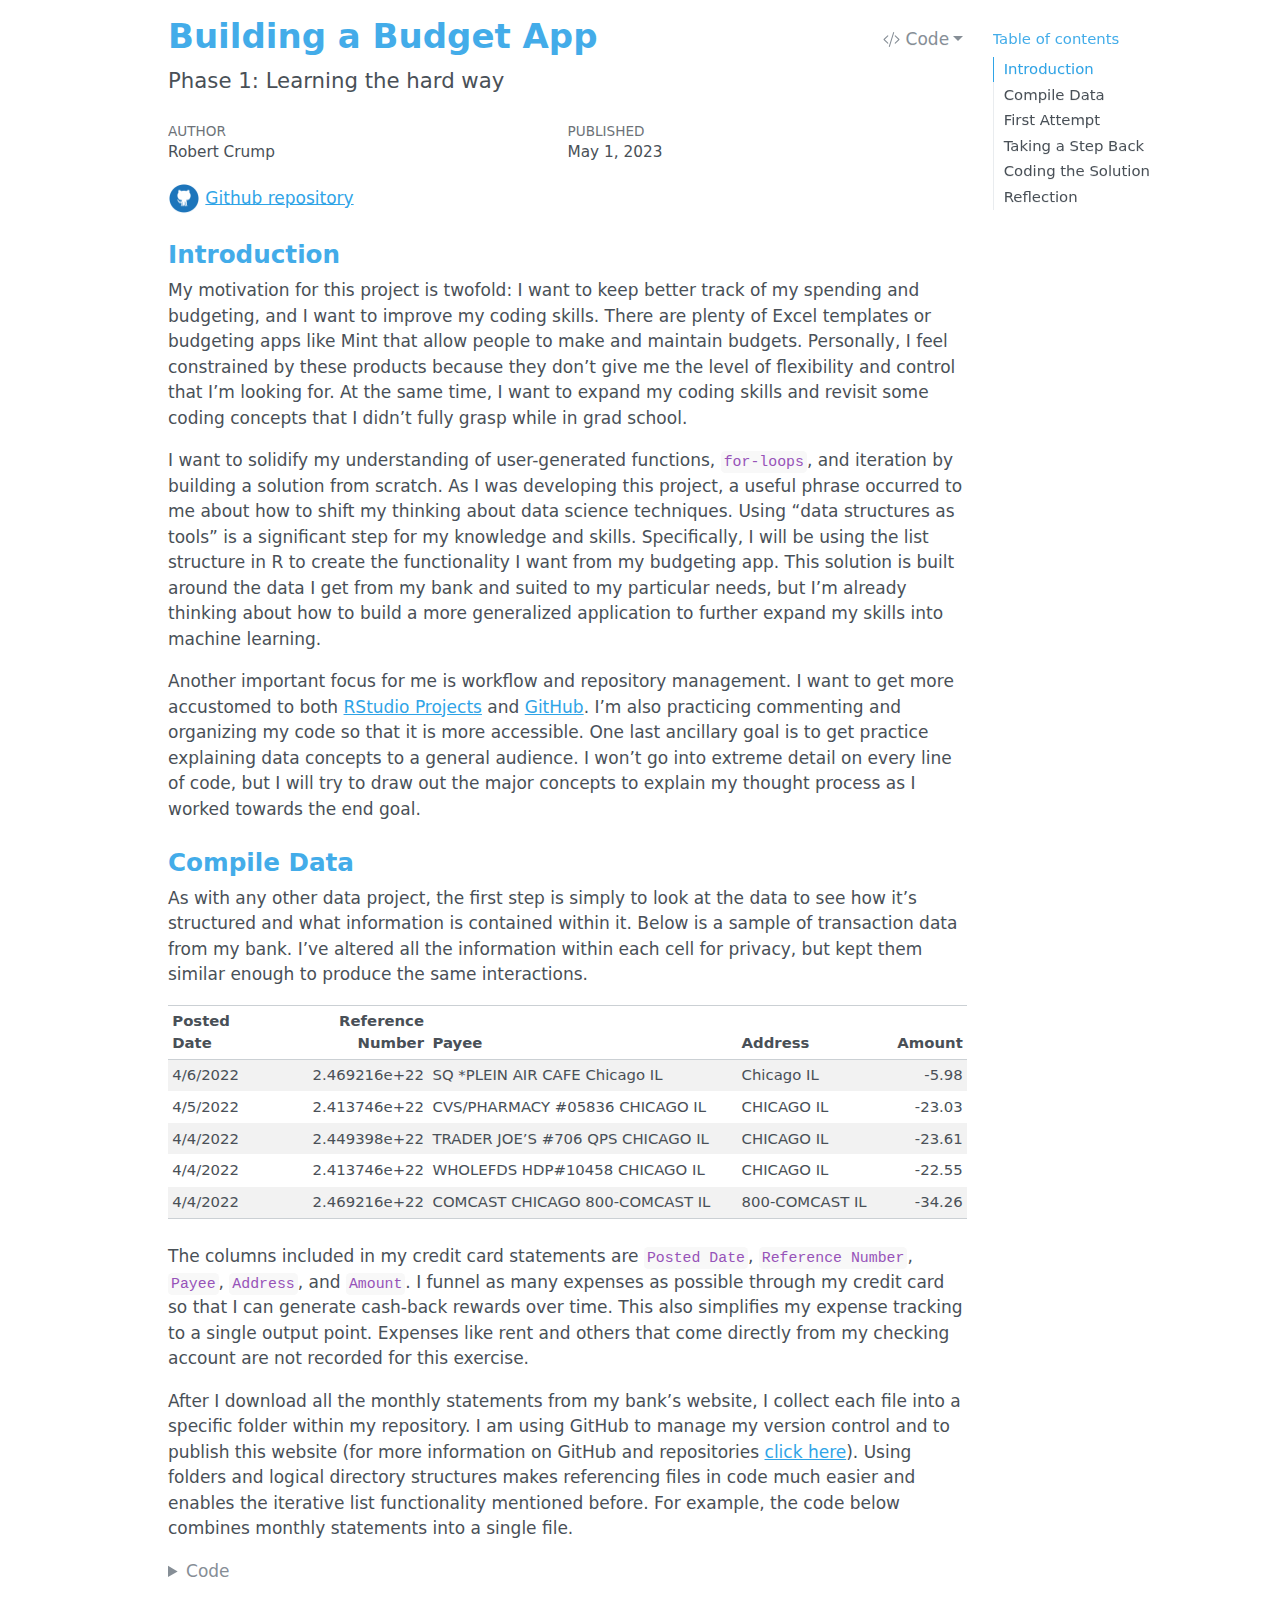
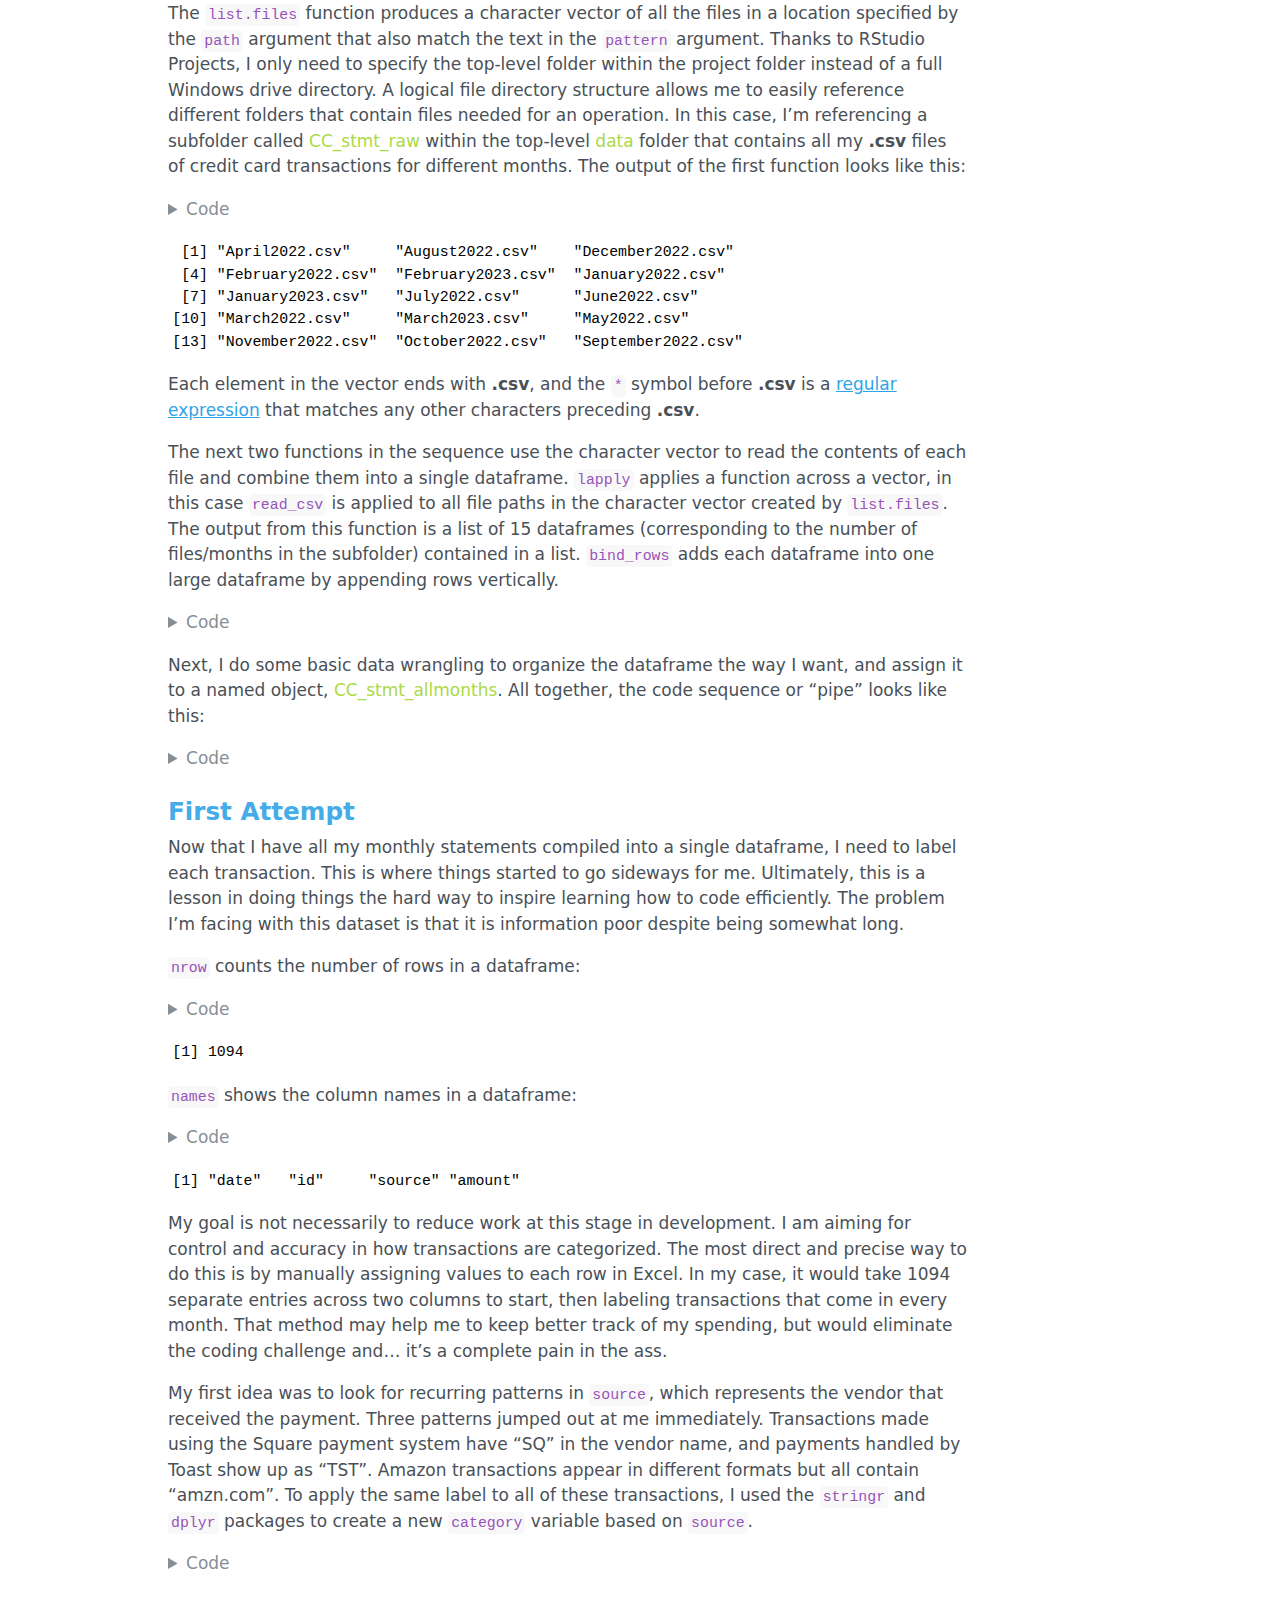
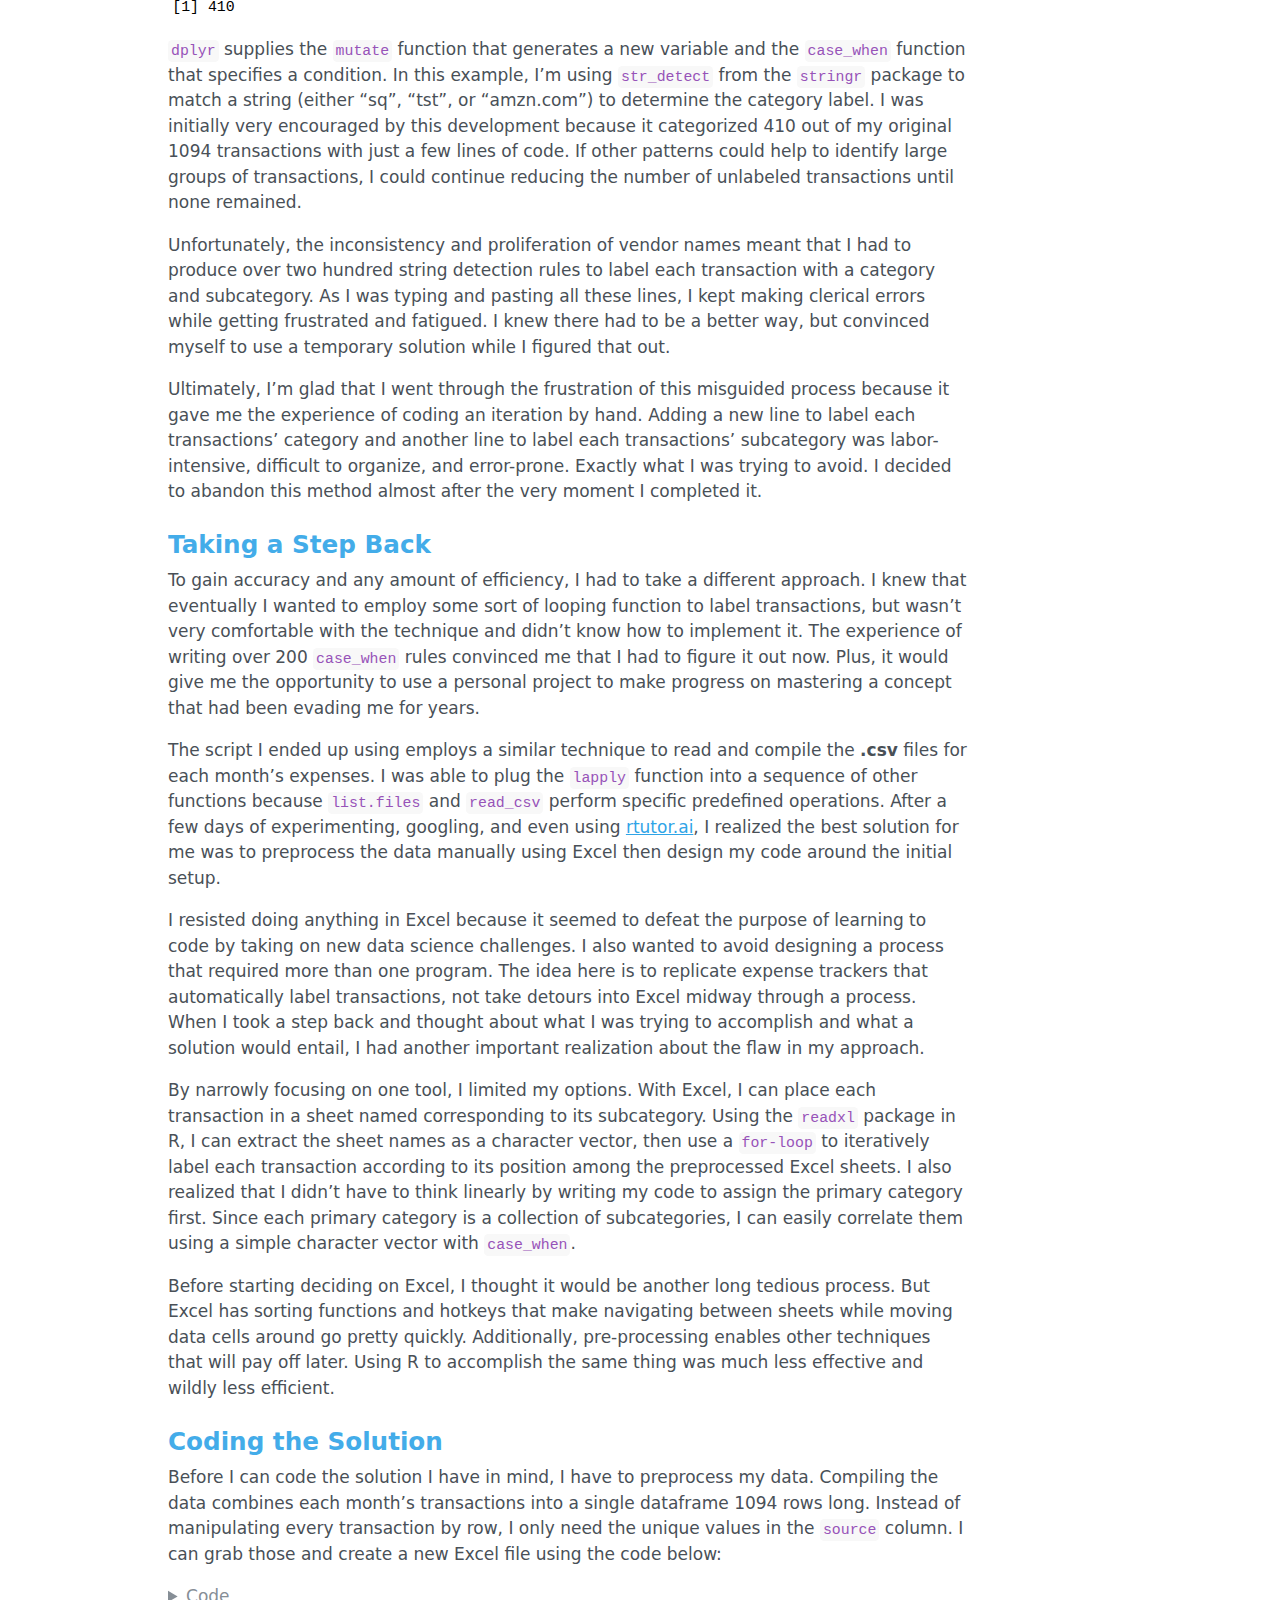
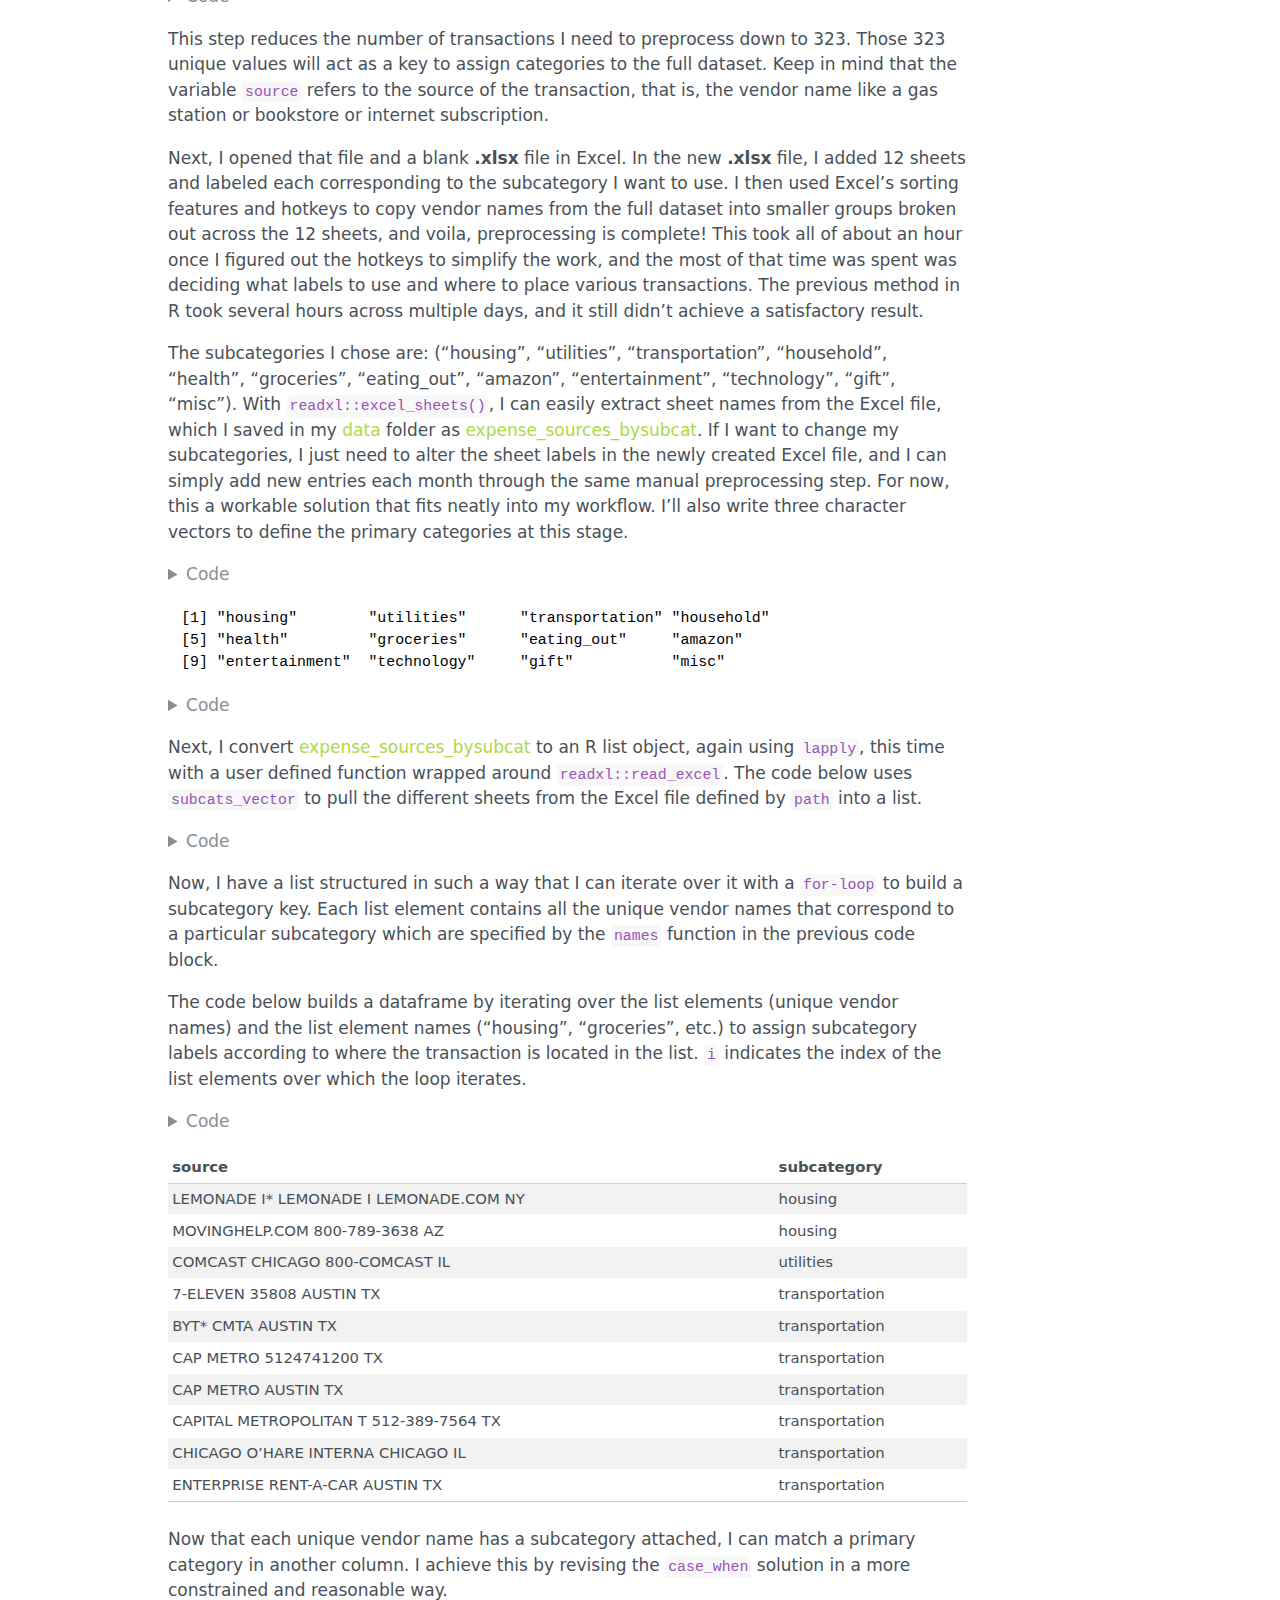
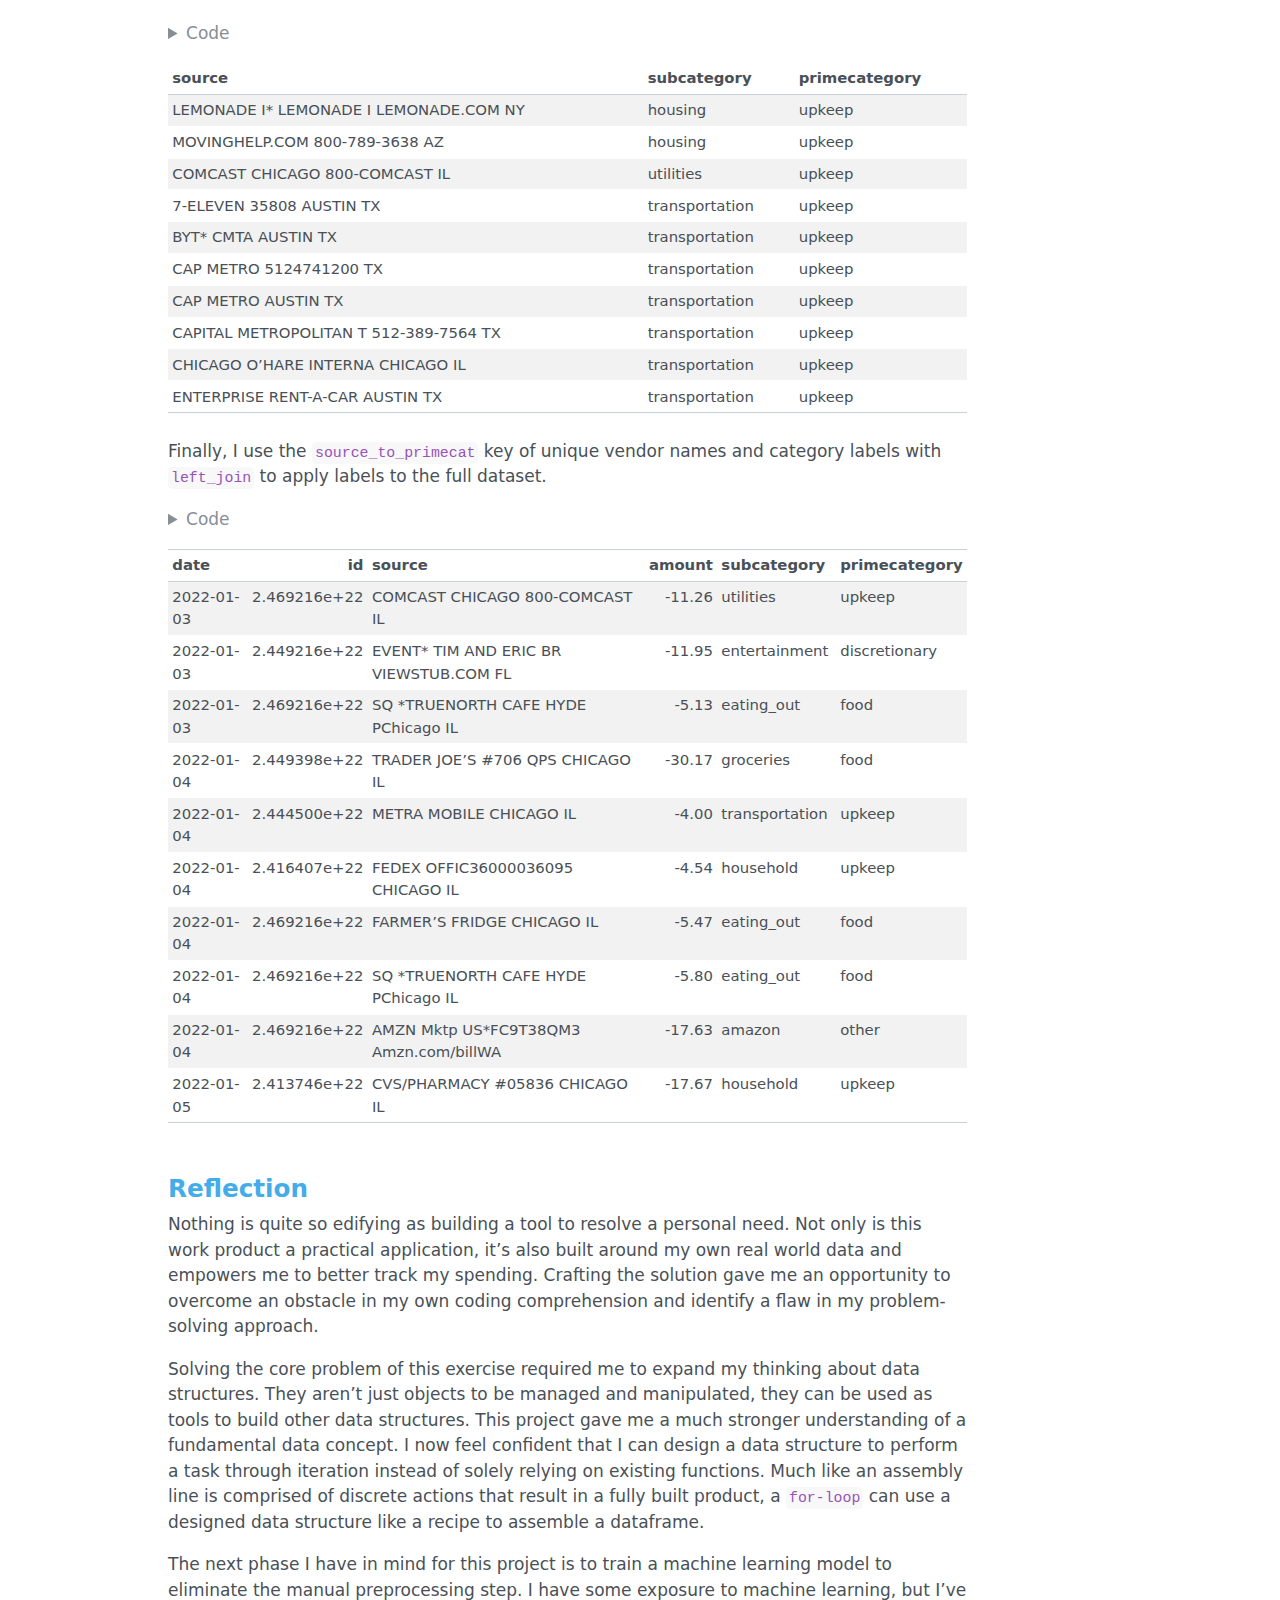
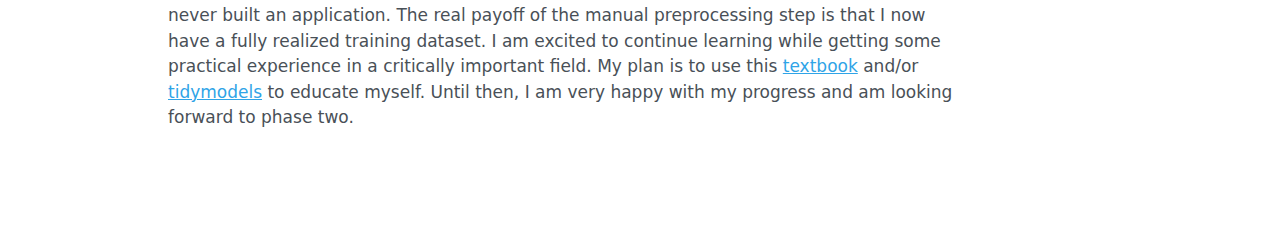
==== pages/budget_app.html @ 3dbdfa88 "apply proper name in link" ====
<!DOCTYPE html>
<html xmlns="http://www.w3.org/1999/xhtml" lang="en" xml:lang="en"><head>

<meta charset="utf-8">
<meta name="generator" content="quarto-1.3.340">

<meta name="viewport" content="width=device-width, initial-scale=1.0, user-scalable=yes">

<meta name="author" content="Robert Crump">
<meta name="dcterms.date" content="2023-05-01">

<title>Building a Budget App</title>
<style>
code{white-space: pre-wrap;}
span.smallcaps{font-variant: small-caps;}
div.columns{display: flex; gap: min(4vw, 1.5em);}
div.column{flex: auto; overflow-x: auto;}
div.hanging-indent{margin-left: 1.5em; text-indent: -1.5em;}
ul.task-list{list-style: none;}
ul.task-list li input[type="checkbox"] {
width: 0.8em;
margin: 0 0.8em 0.2em -1em;  vertical-align: middle;
}

pre > code.sourceCode { white-space: pre; position: relative; }
pre > code.sourceCode > span { display: inline-block; line-height: 1.25; }
pre > code.sourceCode > span:empty { height: 1.2em; }
.sourceCode { overflow: visible; }
code.sourceCode > span { color: inherit; text-decoration: inherit; }
div.sourceCode { margin: 1em 0; }
pre.sourceCode { margin: 0; }
@media screen {
div.sourceCode { overflow: auto; }
}
@media print {
pre > code.sourceCode { white-space: pre-wrap; }
pre > code.sourceCode > span { text-indent: -5em; padding-left: 5em; }
}
pre.numberSource code
{ counter-reset: source-line 0; }
pre.numberSource code > span
{ position: relative; left: -4em; counter-increment: source-line; }
pre.numberSource code > span > a:first-child::before
{ content: counter(source-line);
position: relative; left: -1em; text-align: right; vertical-align: baseline;
border: none; display: inline-block;
-webkit-touch-callout: none; -webkit-user-select: none;
-khtml-user-select: none; -moz-user-select: none;
-ms-user-select: none; user-select: none;
padding: 0 4px; width: 4em;
}
pre.numberSource { margin-left: 3em; padding-left: 4px; }
div.sourceCode
{ }
@media screen {
pre > code.sourceCode > span > a:first-child::before { text-decoration: underline; }
}
</style>


<script>/*!
 * clipboard.js v2.0.11
 * https://clipboardjs.com/
 *
 * Licensed MIT © Zeno Rocha
 */
!function(t,e){"object"==typeof exports&&"object"==typeof module?module.exports=e():"function"==typeof define&&define.amd?define([],e):"object"==typeof exports?exports.ClipboardJS=e():t.ClipboardJS=e()}(this,function(){return n={686:function(t,e,n){"use strict";n.d(e,{default:function(){return b}});var e=n(279),i=n.n(e),e=n(370),u=n.n(e),e=n(817),r=n.n(e);function c(t){try{return document.execCommand(t)}catch(t){return}}var a=function(t){t=r()(t);return c("cut"),t};function o(t,e){var n,o,t=(n=t,o="rtl"===document.documentElement.getAttribute("dir"),(t=document.createElement("textarea")).style.fontSize="12pt",t.style.border="0",t.style.padding="0",t.style.margin="0",t.style.position="absolute",t.style[o?"right":"left"]="-9999px",o=window.pageYOffset||document.documentElement.scrollTop,t.style.top="".concat(o,"px"),t.setAttribute("readonly",""),t.value=n,t);return e.container.appendChild(t),e=r()(t),c("copy"),t.remove(),e}var f=function(t){var e=1<arguments.length&&void 0!==arguments[1]?arguments[1]:{container:document.body},n="";return"string"==typeof t?n=o(t,e):t instanceof HTMLInputElement&&!["text","search","url","tel","password"].includes(null==t?void 0:t.type)?n=o(t.value,e):(n=r()(t),c("copy")),n};function l(t){return(l="function"==typeof Symbol&&"symbol"==typeof Symbol.iterator?function(t){return typeof t}:function(t){return t&&"function"==typeof Symbol&&t.constructor===Symbol&&t!==Symbol.prototype?"symbol":typeof t})(t)}var s=function(){var t=0<arguments.length&&void 0!==arguments[0]?arguments[0]:{},e=t.action,n=void 0===e?"copy":e,o=t.container,e=t.target,t=t.text;if("copy"!==n&&"cut"!==n)throw new Error('Invalid "action" value, use either "copy" or "cut"');if(void 0!==e){if(!e||"object"!==l(e)||1!==e.nodeType)throw new Error('Invalid "target" value, use a valid Element');if("copy"===n&&e.hasAttribute("disabled"))throw new Error('Invalid "target" attribute. Please use "readonly" instead of "disabled" attribute');if("cut"===n&&(e.hasAttribute("readonly")||e.hasAttribute("disabled")))throw new Error('Invalid "target" attribute. You can\'t cut text from elements with "readonly" or "disabled" attributes')}return t?f(t,{container:o}):e?"cut"===n?a(e):f(e,{container:o}):void 0};function p(t){return(p="function"==typeof Symbol&&"symbol"==typeof Symbol.iterator?function(t){return typeof t}:function(t){return t&&"function"==typeof Symbol&&t.constructor===Symbol&&t!==Symbol.prototype?"symbol":typeof t})(t)}function d(t,e){for(var n=0;n<e.length;n++){var o=e[n];o.enumerable=o.enumerable||!1,o.configurable=!0,"value"in o&&(o.writable=!0),Object.defineProperty(t,o.key,o)}}function y(t,e){return(y=Object.setPrototypeOf||function(t,e){return t.__proto__=e,t})(t,e)}function h(n){var o=function(){if("undefined"==typeof Reflect||!Reflect.construct)return!1;if(Reflect.construct.sham)return!1;if("function"==typeof Proxy)return!0;try{return Date.prototype.toString.call(Reflect.construct(Date,[],function(){})),!0}catch(t){return!1}}();return function(){var t,e=v(n);return t=o?(t=v(this).constructor,Reflect.construct(e,arguments,t)):e.apply(this,arguments),e=this,!(t=t)||"object"!==p(t)&&"function"!=typeof t?function(t){if(void 0!==t)return t;throw new ReferenceError("this hasn't been initialised - super() hasn't been called")}(e):t}}function v(t){return(v=Object.setPrototypeOf?Object.getPrototypeOf:function(t){return t.__proto__||Object.getPrototypeOf(t)})(t)}function m(t,e){t="data-clipboard-".concat(t);if(e.hasAttribute(t))return e.getAttribute(t)}var b=function(){!function(t,e){if("function"!=typeof e&&null!==e)throw new TypeError("Super expression must either be null or a function");t.prototype=Object.create(e&&e.prototype,{constructor:{value:t,writable:!0,configurable:!0}}),e&&y(t,e)}(r,i());var t,e,n,o=h(r);function r(t,e){var n;return function(t){if(!(t instanceof r))throw new TypeError("Cannot call a class as a function")}(this),(n=o.call(this)).resolveOptions(e),n.listenClick(t),n}return t=r,n=[{key:"copy",value:function(t){var e=1<arguments.length&&void 0!==arguments[1]?arguments[1]:{container:document.body};return f(t,e)}},{key:"cut",value:function(t){return a(t)}},{key:"isSupported",value:function(){var t=0<arguments.length&&void 0!==arguments[0]?arguments[0]:["copy","cut"],t="string"==typeof t?[t]:t,e=!!document.queryCommandSupported;return t.forEach(function(t){e=e&&!!document.queryCommandSupported(t)}),e}}],(e=[{key:"resolveOptions",value:function(){var t=0<arguments.length&&void 0!==arguments[0]?arguments[0]:{};this.action="function"==typeof t.action?t.action:this.defaultAction,this.target="function"==typeof t.target?t.target:this.defaultTarget,this.text="function"==typeof t.text?t.text:this.defaultText,this.container="object"===p(t.container)?t.container:document.body}},{key:"listenClick",value:function(t){var e=this;this.listener=u()(t,"click",function(t){return e.onClick(t)})}},{key:"onClick",value:function(t){var e=t.delegateTarget||t.currentTarget,n=this.action(e)||"copy",t=s({action:n,container:this.container,target:this.target(e),text:this.text(e)});this.emit(t?"success":"error",{action:n,text:t,trigger:e,clearSelection:function(){e&&e.focus(),window.getSelection().removeAllRanges()}})}},{key:"defaultAction",value:function(t){return m("action",t)}},{key:"defaultTarget",value:function(t){t=m("target",t);if(t)return document.querySelector(t)}},{key:"defaultText",value:function(t){return m("text",t)}},{key:"destroy",value:function(){this.listener.destroy()}}])&&d(t.prototype,e),n&&d(t,n),r}()},828:function(t){var e;"undefined"==typeof Element||Element.prototype.matches||((e=Element.prototype).matches=e.matchesSelector||e.mozMatchesSelector||e.msMatchesSelector||e.oMatchesSelector||e.webkitMatchesSelector),t.exports=function(t,e){for(;t&&9!==t.nodeType;){if("function"==typeof t.matches&&t.matches(e))return t;t=t.parentNode}}},438:function(t,e,n){var u=n(828);function i(t,e,n,o,r){var i=function(e,n,t,o){return function(t){t.delegateTarget=u(t.target,n),t.delegateTarget&&o.call(e,t)}}.apply(this,arguments);return t.addEventListener(n,i,r),{destroy:function(){t.removeEventListener(n,i,r)}}}t.exports=function(t,e,n,o,r){return"function"==typeof t.addEventListener?i.apply(null,arguments):"function"==typeof n?i.bind(null,document).apply(null,arguments):("string"==typeof t&&(t=document.querySelectorAll(t)),Array.prototype.map.call(t,function(t){return i(t,e,n,o,r)}))}},879:function(t,n){n.node=function(t){return void 0!==t&&t instanceof HTMLElement&&1===t.nodeType},n.nodeList=function(t){var e=Object.prototype.toString.call(t);return void 0!==t&&("[object NodeList]"===e||"[object HTMLCollection]"===e)&&"length"in t&&(0===t.length||n.node(t[0]))},n.string=function(t){return"string"==typeof t||t instanceof String},n.fn=function(t){return"[object Function]"===Object.prototype.toString.call(t)}},370:function(t,e,n){var f=n(879),l=n(438);t.exports=function(t,e,n){if(!t&&!e&&!n)throw new Error("Missing required arguments");if(!f.string(e))throw new TypeError("Second argument must be a String");if(!f.fn(n))throw new TypeError("Third argument must be a Function");if(f.node(t))return c=e,a=n,(u=t).addEventListener(c,a),{destroy:function(){u.removeEventListener(c,a)}};if(f.nodeList(t))return o=t,r=e,i=n,Array.prototype.forEach.call(o,function(t){t.addEventListener(r,i)}),{destroy:function(){Array.prototype.forEach.call(o,function(t){t.removeEventListener(r,i)})}};if(f.string(t))return t=t,e=e,n=n,l(document.body,t,e,n);throw new TypeError("First argument must be a String, HTMLElement, HTMLCollection, or NodeList");var o,r,i,u,c,a}},817:function(t){t.exports=function(t){var e,n="SELECT"===t.nodeName?(t.focus(),t.value):"INPUT"===t.nodeName||"TEXTAREA"===t.nodeName?((e=t.hasAttribute("readonly"))||t.setAttribute("readonly",""),t.select(),t.setSelectionRange(0,t.value.length),e||t.removeAttribute("readonly"),t.value):(t.hasAttribute("contenteditable")&&t.focus(),n=window.getSelection(),(e=document.createRange()).selectNodeContents(t),n.removeAllRanges(),n.addRange(e),n.toString());return n}},279:function(t){function e(){}e.prototype={on:function(t,e,n){var o=this.e||(this.e={});return(o[t]||(o[t]=[])).push({fn:e,ctx:n}),this},once:function(t,e,n){var o=this;function r(){o.off(t,r),e.apply(n,arguments)}return r._=e,this.on(t,r,n)},emit:function(t){for(var e=[].slice.call(arguments,1),n=((this.e||(this.e={}))[t]||[]).slice(),o=0,r=n.length;o<r;o++)n[o].fn.apply(n[o].ctx,e);return this},off:function(t,e){var n=this.e||(this.e={}),o=n[t],r=[];if(o&&e)for(var i=0,u=o.length;i<u;i++)o[i].fn!==e&&o[i].fn._!==e&&r.push(o[i]);return r.length?n[t]=r:delete n[t],this}},t.exports=e,t.exports.TinyEmitter=e}},r={},o.n=function(t){var e=t&&t.__esModule?function(){return t.default}:function(){return t};return o.d(e,{a:e}),e},o.d=function(t,e){for(var n in e)o.o(e,n)&&!o.o(t,n)&&Object.defineProperty(t,n,{enumerable:!0,get:e[n]})},o.o=function(t,e){return Object.prototype.hasOwnProperty.call(t,e)},o(686).default;function o(t){if(r[t])return r[t].exports;var e=r[t]={exports:{}};return n[t](e,e.exports,o),e.exports}var n,r});</script>
<script>const sectionChanged = new CustomEvent("quarto-sectionChanged", {
  detail: {},
  bubbles: true,
  cancelable: false,
  composed: false,
});

window.document.addEventListener("DOMContentLoaded", function (_event) {
  const tocEl = window.document.querySelector('nav.toc-active[role="doc-toc"]');
  const sidebarEl = window.document.getElementById("quarto-sidebar");
  const leftTocEl = window.document.getElementById("quarto-sidebar-toc-left");
  const marginSidebarEl = window.document.getElementById(
    "quarto-margin-sidebar"
  );
  // function to determine whether the element has a previous sibling that is active
  const prevSiblingIsActiveLink = (el) => {
    const sibling = el.previousElementSibling;
    if (sibling && sibling.tagName === "A") {
      return sibling.classList.contains("active");
    } else {
      return false;
    }
  };

  // fire slideEnter for bootstrap tab activations (for htmlwidget resize behavior)
  function fireSlideEnter(e) {
    const event = window.document.createEvent("Event");
    event.initEvent("slideenter", true, true);
    window.document.dispatchEvent(event);
  }
  const tabs = window.document.querySelectorAll('a[data-bs-toggle="tab"]');
  tabs.forEach((tab) => {
    tab.addEventListener("shown.bs.tab", fireSlideEnter);
  });

  // fire slideEnter for tabby tab activations (for htmlwidget resize behavior)
  document.addEventListener("tabby", fireSlideEnter, false);

  // Track scrolling and mark TOC links as active
  // get table of contents and sidebar (bail if we don't have at least one)
  const tocLinks = tocEl
    ? [...tocEl.querySelectorAll("a[data-scroll-target]")]
    : [];
  const makeActive = (link) => tocLinks[link].classList.add("active");
  const removeActive = (link) => tocLinks[link].classList.remove("active");
  const removeAllActive = () =>
    [...Array(tocLinks.length).keys()].forEach((link) => removeActive(link));

  // activate the anchor for a section associated with this TOC entry
  tocLinks.forEach((link) => {
    link.addEventListener("click", () => {
      if (link.href.indexOf("#") !== -1) {
        const anchor = link.href.split("#")[1];
        const heading = window.document.querySelector(
          `[data-anchor-id=${anchor}]`
        );
        if (heading) {
          // Add the class
          heading.classList.add("reveal-anchorjs-link");

          // function to show the anchor
          const handleMouseout = () => {
            heading.classList.remove("reveal-anchorjs-link");
            heading.removeEventListener("mouseout", handleMouseout);
          };

          // add a function to clear the anchor when the user mouses out of it
          heading.addEventListener("mouseout", handleMouseout);
        }
      }
    });
  });

  const sections = tocLinks.map((link) => {
    const target = link.getAttribute("data-scroll-target");
    if (target.startsWith("#")) {
      return window.document.getElementById(decodeURI(`${target.slice(1)}`));
    } else {
      return window.document.querySelector(decodeURI(`${target}`));
    }
  });

  const sectionMargin = 200;
  let currentActive = 0;
  // track whether we've initialized state the first time
  let init = false;

  const updateActiveLink = () => {
    // The index from bottom to top (e.g. reversed list)
    let sectionIndex = -1;
    if (
      window.innerHeight + window.pageYOffset >=
      window.document.body.offsetHeight
    ) {
      sectionIndex = 0;
    } else {
      sectionIndex = [...sections].reverse().findIndex((section) => {
        if (section) {
          return window.pageYOffset >= section.offsetTop - sectionMargin;
        } else {
          return false;
        }
      });
    }
    if (sectionIndex > -1) {
      const current = sections.length - sectionIndex - 1;
      if (current !== currentActive) {
        removeAllActive();
        currentActive = current;
        makeActive(current);
        if (init) {
          window.dispatchEvent(sectionChanged);
        }
        init = true;
      }
    }
  };

  const inHiddenRegion = (top, bottom, hiddenRegions) => {
    for (const region of hiddenRegions) {
      if (top <= region.bottom && bottom >= region.top) {
        return true;
      }
    }
    return false;
  };

  const categorySelector = "header.quarto-title-block .quarto-category";
  const activateCategories = (href) => {
    // Find any categories
    // Surround them with a link pointing back to:
    // #category=Authoring
    try {
      const categoryEls = window.document.querySelectorAll(categorySelector);
      for (const categoryEl of categoryEls) {
        const categoryText = categoryEl.textContent;
        if (categoryText) {
          const link = `${href}#category=${encodeURIComponent(categoryText)}`;
          const linkEl = window.document.createElement("a");
          linkEl.setAttribute("href", link);
          for (const child of categoryEl.childNodes) {
            linkEl.append(child);
          }
          categoryEl.appendChild(linkEl);
        }
      }
    } catch {
      // Ignore errors
    }
  };
  function hasTitleCategories() {
    return window.document.querySelector(categorySelector) !== null;
  }

  function offsetRelativeUrl(url) {
    const offset = getMeta("quarto:offset");
    return offset ? offset + url : url;
  }

  function offsetAbsoluteUrl(url) {
    const offset = getMeta("quarto:offset");
    const baseUrl = new URL(offset, window.location);

    const projRelativeUrl = url.replace(baseUrl, "");
    if (projRelativeUrl.startsWith("/")) {
      return projRelativeUrl;
    } else {
      return "/" + projRelativeUrl;
    }
  }

  // read a meta tag value
  function getMeta(metaName) {
    const metas = window.document.getElementsByTagName("meta");
    for (let i = 0; i < metas.length; i++) {
      if (metas[i].getAttribute("name") === metaName) {
        return metas[i].getAttribute("content");
      }
    }
    return "";
  }

  async function findAndActivateCategories() {
    const currentPagePath = offsetAbsoluteUrl(window.location.href);
    const response = await fetch(offsetRelativeUrl("listings.json"));
    if (response.status == 200) {
      return response.json().then(function (listingPaths) {
        const listingHrefs = [];
        for (const listingPath of listingPaths) {
          const pathWithoutLeadingSlash = listingPath.listing.substring(1);
          for (const item of listingPath.items) {
            if (
              item === currentPagePath ||
              item === currentPagePath + "index.html"
            ) {
              // Resolve this path against the offset to be sure
              // we already are using the correct path to the listing
              // (this adjusts the listing urls to be rooted against
              // whatever root the page is actually running against)
              const relative = offsetRelativeUrl(pathWithoutLeadingSlash);
              const baseUrl = window.location;
              const resolvedPath = new URL(relative, baseUrl);
              listingHrefs.push(resolvedPath.pathname);
              break;
            }
          }
        }

        // Look up the tree for a nearby linting and use that if we find one
        const nearestListing = findNearestParentListing(
          offsetAbsoluteUrl(window.location.pathname),
          listingHrefs
        );
        if (nearestListing) {
          activateCategories(nearestListing);
        } else {
          // See if the referrer is a listing page for this item
          const referredRelativePath = offsetAbsoluteUrl(document.referrer);
          const referrerListing = listingHrefs.find((listingHref) => {
            const isListingReferrer =
              listingHref === referredRelativePath ||
              listingHref === referredRelativePath + "index.html";
            return isListingReferrer;
          });

          if (referrerListing) {
            // Try to use the referrer if possible
            activateCategories(referrerListing);
          } else if (listingHrefs.length > 0) {
            // Otherwise, just fall back to the first listing
            activateCategories(listingHrefs[0]);
          }
        }
      });
    }
  }
  if (hasTitleCategories()) {
    findAndActivateCategories();
  }

  const findNearestParentListing = (href, listingHrefs) => {
    if (!href || !listingHrefs) {
      return undefined;
    }
    // Look up the tree for a nearby linting and use that if we find one
    const relativeParts = href.substring(1).split("/");
    while (relativeParts.length > 0) {
      const path = relativeParts.join("/");
      for (const listingHref of listingHrefs) {
        if (listingHref.startsWith(path)) {
          return listingHref;
        }
      }
      relativeParts.pop();
    }

    return undefined;
  };

  const manageSidebarVisiblity = (el, placeholderDescriptor) => {
    let isVisible = true;
    let elRect;

    return (hiddenRegions) => {
      if (el === null) {
        return;
      }

      // Find the last element of the TOC
      const lastChildEl = el.lastElementChild;

      if (lastChildEl) {
        // Converts the sidebar to a menu
        const convertToMenu = () => {
          for (const child of el.children) {
            child.style.opacity = 0;
            child.style.overflow = "hidden";
          }

          nexttick(() => {
            const toggleContainer = window.document.createElement("div");
            toggleContainer.style.width = "100%";
            toggleContainer.classList.add("zindex-over-content");
            toggleContainer.classList.add("quarto-sidebar-toggle");
            toggleContainer.classList.add("headroom-target"); // Marks this to be managed by headeroom
            toggleContainer.id = placeholderDescriptor.id;
            toggleContainer.style.position = "fixed";

            const toggleIcon = window.document.createElement("i");
            toggleIcon.classList.add("quarto-sidebar-toggle-icon");
            toggleIcon.classList.add("bi");
            toggleIcon.classList.add("bi-caret-down-fill");

            const toggleTitle = window.document.createElement("div");
            const titleEl = window.document.body.querySelector(
              placeholderDescriptor.titleSelector
            );
            if (titleEl) {
              toggleTitle.append(
                titleEl.textContent || titleEl.innerText,
                toggleIcon
              );
            }
            toggleTitle.classList.add("zindex-over-content");
            toggleTitle.classList.add("quarto-sidebar-toggle-title");
            toggleContainer.append(toggleTitle);

            const toggleContents = window.document.createElement("div");
            toggleContents.classList = el.classList;
            toggleContents.classList.add("zindex-over-content");
            toggleContents.classList.add("quarto-sidebar-toggle-contents");
            for (const child of el.children) {
              if (child.id === "toc-title") {
                continue;
              }

              const clone = child.cloneNode(true);
              clone.style.opacity = 1;
              clone.style.display = null;
              toggleContents.append(clone);
            }
            toggleContents.style.height = "0px";
            const positionToggle = () => {
              // position the element (top left of parent, same width as parent)
              if (!elRect) {
                elRect = el.getBoundingClientRect();
              }
              toggleContainer.style.left = `${elRect.left}px`;
              toggleContainer.style.top = `${elRect.top}px`;
              toggleContainer.style.width = `${elRect.width}px`;
            };
            positionToggle();

            toggleContainer.append(toggleContents);
            el.parentElement.prepend(toggleContainer);

            // Process clicks
            let tocShowing = false;
            // Allow the caller to control whether this is dismissed
            // when it is clicked (e.g. sidebar navigation supports
            // opening and closing the nav tree, so don't dismiss on click)
            const clickEl = placeholderDescriptor.dismissOnClick
              ? toggleContainer
              : toggleTitle;

            const closeToggle = () => {
              if (tocShowing) {
                toggleContainer.classList.remove("expanded");
                toggleContents.style.height = "0px";
                tocShowing = false;
              }
            };

            // Get rid of any expanded toggle if the user scrolls
            window.document.addEventListener(
              "scroll",
              throttle(() => {
                closeToggle();
              }, 50)
            );

            // Handle positioning of the toggle
            window.addEventListener(
              "resize",
              throttle(() => {
                elRect = undefined;
                positionToggle();
              }, 50)
            );

            window.addEventListener("quarto-hrChanged", () => {
              elRect = undefined;
            });

            // Process the click
            clickEl.onclick = () => {
              if (!tocShowing) {
                toggleContainer.classList.add("expanded");
                toggleContents.style.height = null;
                tocShowing = true;
              } else {
                closeToggle();
              }
            };
          });
        };

        // Converts a sidebar from a menu back to a sidebar
        const convertToSidebar = () => {
          for (const child of el.children) {
            child.style.opacity = 1;
            child.style.overflow = null;
          }

          const placeholderEl = window.document.getElementById(
            placeholderDescriptor.id
          );
          if (placeholderEl) {
            placeholderEl.remove();
          }

          el.classList.remove("rollup");
        };

        if (isReaderMode()) {
          convertToMenu();
          isVisible = false;
        } else {
          // Find the top and bottom o the element that is being managed
          const elTop = el.offsetTop;
          const elBottom =
            elTop + lastChildEl.offsetTop + lastChildEl.offsetHeight;

          if (!isVisible) {
            // If the element is current not visible reveal if there are
            // no conflicts with overlay regions
            if (!inHiddenRegion(elTop, elBottom, hiddenRegions)) {
              convertToSidebar();
              isVisible = true;
            }
          } else {
            // If the element is visible, hide it if it conflicts with overlay regions
            // and insert a placeholder toggle (or if we're in reader mode)
            if (inHiddenRegion(elTop, elBottom, hiddenRegions)) {
              convertToMenu();
              isVisible = false;
            }
          }
        }
      }
    };
  };

  // Find any conflicting margin elements and add margins to the
  // top to prevent overlap
  const marginChildren = window.document.querySelectorAll(
    ".column-margin.column-container > * "
  );

  const layoutMarginEls = () => {
    let lastBottom = 0;
    for (const marginChild of marginChildren) {
      if (marginChild.offsetParent !== null) {
        // clear the top margin so we recompute it
        marginChild.style.marginTop = null;
        const top = marginChild.getBoundingClientRect().top + window.scrollY;
        if (top < lastBottom) {
          const margin = lastBottom - top;
          marginChild.style.marginTop = `${margin}px`;
        }
        const styles = window.getComputedStyle(marginChild);
        const marginTop = parseFloat(styles["marginTop"]);
        lastBottom =
          top + marginChild.getBoundingClientRect().height + marginTop;
      }
    }
  };
  nexttick(layoutMarginEls);

  const tabEls = document.querySelectorAll('a[data-bs-toggle="tab"]');
  for (const tabEl of tabEls) {
    const id = tabEl.getAttribute("data-bs-target");
    if (id) {
      const columnEl = document.querySelector(
        `${id} .column-margin, .tabset-margin-content`
      );
      if (columnEl)
        tabEl.addEventListener("shown.bs.tab", function (event) {

          const el = event.srcElement;
          if (el) {
            const visibleCls = `${el.id}-margin-content`;
            // walk up until we find a parent tabset
            let panelTabsetEl = el.parentElement;
            while (panelTabsetEl) {
              if (panelTabsetEl.classList.contains("panel-tabset")) {
                break;
              }
              panelTabsetEl = panelTabsetEl.parentElement;
            }

            if (panelTabsetEl) {
              const prevSib = panelTabsetEl.previousElementSibling;
              if (
                prevSib &&
                prevSib.classList.contains("tabset-margin-container")
              ) {
                const childNodes = prevSib.querySelectorAll(
                  ".tabset-margin-content"
                );
                for (const childEl of childNodes) {
                  if (childEl.classList.contains(visibleCls)) {
                    childEl.classList.remove("collapse");
                  } else {
                    childEl.classList.add("collapse");
                  }
                }
              }
            }
          }

          layoutMarginEls();
        });
    }
  }

  // Manage the visibility of the toc and the sidebar
  const marginScrollVisibility = manageSidebarVisiblity(marginSidebarEl, {
    id: "quarto-toc-toggle",
    titleSelector: "#toc-title",
    dismissOnClick: true,
  });
  const sidebarScrollVisiblity = manageSidebarVisiblity(sidebarEl, {
    id: "quarto-sidebarnav-toggle",
    titleSelector: ".title",
    dismissOnClick: false,
  });
  let tocLeftScrollVisibility;
  if (leftTocEl) {
    tocLeftScrollVisibility = manageSidebarVisiblity(leftTocEl, {
      id: "quarto-lefttoc-toggle",
      titleSelector: "#toc-title",
      dismissOnClick: true,
    });
  }

  // Find the first element that uses formatting in special columns
  const conflictingEls = window.document.body.querySelectorAll(
    '[class^="column-"], [class*=" column-"], aside, [class*="margin-caption"], [class*=" margin-caption"], [class*="margin-ref"], [class*=" margin-ref"]'
  );

  // Filter all the possibly conflicting elements into ones
  // the do conflict on the left or ride side
  const arrConflictingEls = Array.from(conflictingEls);
  const leftSideConflictEls = arrConflictingEls.filter((el) => {
    if (el.tagName === "ASIDE") {
      return false;
    }
    return Array.from(el.classList).find((className) => {
      return (
        className !== "column-body" &&
        className.startsWith("column-") &&
        !className.endsWith("right") &&
        !className.endsWith("container") &&
        className !== "column-margin"
      );
    });
  });
  const rightSideConflictEls = arrConflictingEls.filter((el) => {
    if (el.tagName === "ASIDE") {
      return true;
    }

    const hasMarginCaption = Array.from(el.classList).find((className) => {
      return className == "margin-caption";
    });
    if (hasMarginCaption) {
      return true;
    }

    return Array.from(el.classList).find((className) => {
      return (
        className !== "column-body" &&
        !className.endsWith("container") &&
        className.startsWith("column-") &&
        !className.endsWith("left")
      );
    });
  });

  const kOverlapPaddingSize = 10;
  function toRegions(els) {
    return els.map((el) => {
      const boundRect = el.getBoundingClientRect();
      const top =
        boundRect.top +
        document.documentElement.scrollTop -
        kOverlapPaddingSize;
      return {
        top,
        bottom: top + el.scrollHeight + 2 * kOverlapPaddingSize,
      };
    });
  }

  let hasObserved = false;
  const visibleItemObserver = (els) => {
    let visibleElements = [...els];
    const intersectionObserver = new IntersectionObserver(
      (entries, _observer) => {
        entries.forEach((entry) => {
          if (entry.isIntersecting) {
            if (visibleElements.indexOf(entry.target) === -1) {
              visibleElements.push(entry.target);
            }
          } else {
            visibleElements = visibleElements.filter((visibleEntry) => {
              return visibleEntry !== entry;
            });
          }
        });

        if (!hasObserved) {
          hideOverlappedSidebars();
        }
        hasObserved = true;
      },
      {}
    );
    els.forEach((el) => {
      intersectionObserver.observe(el);
    });

    return {
      getVisibleEntries: () => {
        return visibleElements;
      },
    };
  };

  const rightElementObserver = visibleItemObserver(rightSideConflictEls);
  const leftElementObserver = visibleItemObserver(leftSideConflictEls);

  const hideOverlappedSidebars = () => {
    marginScrollVisibility(toRegions(rightElementObserver.getVisibleEntries()));
    sidebarScrollVisiblity(toRegions(leftElementObserver.getVisibleEntries()));
    if (tocLeftScrollVisibility) {
      tocLeftScrollVisibility(
        toRegions(leftElementObserver.getVisibleEntries())
      );
    }
  };

  window.quartoToggleReader = () => {
    // Applies a slow class (or removes it)
    // to update the transition speed
    const slowTransition = (slow) => {
      const manageTransition = (id, slow) => {
        const el = document.getElementById(id);
        if (el) {
          if (slow) {
            el.classList.add("slow");
          } else {
            el.classList.remove("slow");
          }
        }
      };

      manageTransition("TOC", slow);
      manageTransition("quarto-sidebar", slow);
    };
    const readerMode = !isReaderMode();
    setReaderModeValue(readerMode);

    // If we're entering reader mode, slow the transition
    if (readerMode) {
      slowTransition(readerMode);
    }
    highlightReaderToggle(readerMode);
    hideOverlappedSidebars();

    // If we're exiting reader mode, restore the non-slow transition
    if (!readerMode) {
      slowTransition(!readerMode);
    }
  };

  const highlightReaderToggle = (readerMode) => {
    const els = document.querySelectorAll(".quarto-reader-toggle");
    if (els) {
      els.forEach((el) => {
        if (readerMode) {
          el.classList.add("reader");
        } else {
          el.classList.remove("reader");
        }
      });
    }
  };

  const setReaderModeValue = (val) => {
    if (window.location.protocol !== "file:") {
      window.localStorage.setItem("quarto-reader-mode", val);
    } else {
      localReaderMode = val;
    }
  };

  const isReaderMode = () => {
    if (window.location.protocol !== "file:") {
      return window.localStorage.getItem("quarto-reader-mode") === "true";
    } else {
      return localReaderMode;
    }
  };
  let localReaderMode = null;

  const tocOpenDepthStr = tocEl?.getAttribute("data-toc-expanded");
  const tocOpenDepth = tocOpenDepthStr ? Number(tocOpenDepthStr) : 1;

  // Walk the TOC and collapse/expand nodes
  // Nodes are expanded if:
  // - they are top level
  // - they have children that are 'active' links
  // - they are directly below an link that is 'active'
  const walk = (el, depth) => {
    // Tick depth when we enter a UL
    if (el.tagName === "UL") {
      depth = depth + 1;
    }

    // It this is active link
    let isActiveNode = false;
    if (el.tagName === "A" && el.classList.contains("active")) {
      isActiveNode = true;
    }

    // See if there is an active child to this element
    let hasActiveChild = false;
    for (child of el.children) {
      hasActiveChild = walk(child, depth) || hasActiveChild;
    }

    // Process the collapse state if this is an UL
    if (el.tagName === "UL") {
      if (tocOpenDepth === -1 && depth > 1) {
        el.classList.add("collapse");
      } else if (
        depth <= tocOpenDepth ||
        hasActiveChild ||
        prevSiblingIsActiveLink(el)
      ) {
        el.classList.remove("collapse");
      } else {
        el.classList.add("collapse");
      }

      // untick depth when we leave a UL
      depth = depth - 1;
    }
    return hasActiveChild || isActiveNode;
  };

  // walk the TOC and expand / collapse any items that should be shown

  if (tocEl) {
    walk(tocEl, 0);
    updateActiveLink();
  }

  // Throttle the scroll event and walk peridiocally
  window.document.addEventListener(
    "scroll",
    throttle(() => {
      if (tocEl) {
        updateActiveLink();
        walk(tocEl, 0);
      }
      if (!isReaderMode()) {
        hideOverlappedSidebars();
      }
    }, 5)
  );
  window.addEventListener(
    "resize",
    throttle(() => {
      if (!isReaderMode()) {
        hideOverlappedSidebars();
      }
    }, 10)
  );
  hideOverlappedSidebars();
  highlightReaderToggle(isReaderMode());
});

// grouped tabsets
window.addEventListener("pageshow", (_event) => {
  function getTabSettings() {
    const data = localStorage.getItem("quarto-persistent-tabsets-data");
    if (!data) {
      localStorage.setItem("quarto-persistent-tabsets-data", "{}");
      return {};
    }
    if (data) {
      return JSON.parse(data);
    }
  }

  function setTabSettings(data) {
    localStorage.setItem(
      "quarto-persistent-tabsets-data",
      JSON.stringify(data)
    );
  }

  function setTabState(groupName, groupValue) {
    const data = getTabSettings();
    data[groupName] = groupValue;
    setTabSettings(data);
  }

  function toggleTab(tab, active) {
    const tabPanelId = tab.getAttribute("aria-controls");
    const tabPanel = document.getElementById(tabPanelId);
    if (active) {
      tab.classList.add("active");
      tabPanel.classList.add("active");
    } else {
      tab.classList.remove("active");
      tabPanel.classList.remove("active");
    }
  }

  function toggleAll(selectedGroup, selectorsToSync) {
    for (const [thisGroup, tabs] of Object.entries(selectorsToSync)) {
      const active = selectedGroup === thisGroup;
      for (const tab of tabs) {
        toggleTab(tab, active);
      }
    }
  }

  function findSelectorsToSyncByLanguage() {
    const result = {};
    const tabs = Array.from(
      document.querySelectorAll(`div[data-group] a[id^='tabset-']`)
    );
    for (const item of tabs) {
      const div = item.parentElement.parentElement.parentElement;
      const group = div.getAttribute("data-group");
      if (!result[group]) {
        result[group] = {};
      }
      const selectorsToSync = result[group];
      const value = item.innerHTML;
      if (!selectorsToSync[value]) {
        selectorsToSync[value] = [];
      }
      selectorsToSync[value].push(item);
    }
    return result;
  }

  function setupSelectorSync() {
    const selectorsToSync = findSelectorsToSyncByLanguage();
    Object.entries(selectorsToSync).forEach(([group, tabSetsByValue]) => {
      Object.entries(tabSetsByValue).forEach(([value, items]) => {
        items.forEach((item) => {
          item.addEventListener("click", (_event) => {
            setTabState(group, value);
            toggleAll(value, selectorsToSync[group]);
          });
        });
      });
    });
    return selectorsToSync;
  }

  const selectorsToSync = setupSelectorSync();
  for (const [group, selectedName] of Object.entries(getTabSettings())) {
    const selectors = selectorsToSync[group];
    // it's possible that stale state gives us empty selections, so we explicitly check here.
    if (selectors) {
      toggleAll(selectedName, selectors);
    }
  }
});

function throttle(func, wait) {
  let waiting = false;
  return function () {
    if (!waiting) {
      func.apply(this, arguments);
      waiting = true;
      setTimeout(function () {
        waiting = false;
      }, wait);
    }
  };
}

function nexttick(func) {
  return setTimeout(func, 0);
}
</script>
<script>/**
 * @popperjs/core v2.11.4 - MIT License
 */

!function(e,t){"object"==typeof exports&&"undefined"!=typeof module?t(exports):"function"==typeof define&&define.amd?define(["exports"],t):t((e="undefined"!=typeof globalThis?globalThis:e||self).Popper={})}(this,(function(e){"use strict";function t(e){if(null==e)return window;if("[object Window]"!==e.toString()){var t=e.ownerDocument;return t&&t.defaultView||window}return e}function n(e){return e instanceof t(e).Element||e instanceof Element}function r(e){return e instanceof t(e).HTMLElement||e instanceof HTMLElement}function o(e){return"undefined"!=typeof ShadowRoot&&(e instanceof t(e).ShadowRoot||e instanceof ShadowRoot)}var i=Math.max,a=Math.min,s=Math.round;function f(e,t){void 0===t&&(t=!1);var n=e.getBoundingClientRect(),o=1,i=1;if(r(e)&&t){var a=e.offsetHeight,f=e.offsetWidth;f>0&&(o=s(n.width)/f||1),a>0&&(i=s(n.height)/a||1)}return{width:n.width/o,height:n.height/i,top:n.top/i,right:n.right/o,bottom:n.bottom/i,left:n.left/o,x:n.left/o,y:n.top/i}}function c(e){var n=t(e);return{scrollLeft:n.pageXOffset,scrollTop:n.pageYOffset}}function p(e){return e?(e.nodeName||"").toLowerCase():null}function u(e){return((n(e)?e.ownerDocument:e.document)||window.document).documentElement}function l(e){return f(u(e)).left+c(e).scrollLeft}function d(e){return t(e).getComputedStyle(e)}function h(e){var t=d(e),n=t.overflow,r=t.overflowX,o=t.overflowY;return/auto|scroll|overlay|hidden/.test(n+o+r)}function m(e,n,o){void 0===o&&(o=!1);var i,a,d=r(n),m=r(n)&&function(e){var t=e.getBoundingClientRect(),n=s(t.width)/e.offsetWidth||1,r=s(t.height)/e.offsetHeight||1;return 1!==n||1!==r}(n),v=u(n),g=f(e,m),y={scrollLeft:0,scrollTop:0},b={x:0,y:0};return(d||!d&&!o)&&(("body"!==p(n)||h(v))&&(y=(i=n)!==t(i)&&r(i)?{scrollLeft:(a=i).scrollLeft,scrollTop:a.scrollTop}:c(i)),r(n)?((b=f(n,!0)).x+=n.clientLeft,b.y+=n.clientTop):v&&(b.x=l(v))),{x:g.left+y.scrollLeft-b.x,y:g.top+y.scrollTop-b.y,width:g.width,height:g.height}}function v(e){var t=f(e),n=e.offsetWidth,r=e.offsetHeight;return Math.abs(t.width-n)<=1&&(n=t.width),Math.abs(t.height-r)<=1&&(r=t.height),{x:e.offsetLeft,y:e.offsetTop,width:n,height:r}}function g(e){return"html"===p(e)?e:e.assignedSlot||e.parentNode||(o(e)?e.host:null)||u(e)}function y(e){return["html","body","#document"].indexOf(p(e))>=0?e.ownerDocument.body:r(e)&&h(e)?e:y(g(e))}function b(e,n){var r;void 0===n&&(n=[]);var o=y(e),i=o===(null==(r=e.ownerDocument)?void 0:r.body),a=t(o),s=i?[a].concat(a.visualViewport||[],h(o)?o:[]):o,f=n.concat(s);return i?f:f.concat(b(g(s)))}function x(e){return["table","td","th"].indexOf(p(e))>=0}function w(e){return r(e)&&"fixed"!==d(e).position?e.offsetParent:null}function O(e){for(var n=t(e),i=w(e);i&&x(i)&&"static"===d(i).position;)i=w(i);return i&&("html"===p(i)||"body"===p(i)&&"static"===d(i).position)?n:i||function(e){var t=-1!==navigator.userAgent.toLowerCase().indexOf("firefox");if(-1!==navigator.userAgent.indexOf("Trident")&&r(e)&&"fixed"===d(e).position)return null;var n=g(e);for(o(n)&&(n=n.host);r(n)&&["html","body"].indexOf(p(n))<0;){var i=d(n);if("none"!==i.transform||"none"!==i.perspective||"paint"===i.contain||-1!==["transform","perspective"].indexOf(i.willChange)||t&&"filter"===i.willChange||t&&i.filter&&"none"!==i.filter)return n;n=n.parentNode}return null}(e)||n}var j="top",E="bottom",D="right",A="left",L="auto",P=[j,E,D,A],M="start",k="end",W="viewport",B="popper",H=P.reduce((function(e,t){return e.concat([t+"-"+M,t+"-"+k])}),[]),T=[].concat(P,[L]).reduce((function(e,t){return e.concat([t,t+"-"+M,t+"-"+k])}),[]),R=["beforeRead","read","afterRead","beforeMain","main","afterMain","beforeWrite","write","afterWrite"];function S(e){var t=new Map,n=new Set,r=[];function o(e){n.add(e.name),[].concat(e.requires||[],e.requiresIfExists||[]).forEach((function(e){if(!n.has(e)){var r=t.get(e);r&&o(r)}})),r.push(e)}return e.forEach((function(e){t.set(e.name,e)})),e.forEach((function(e){n.has(e.name)||o(e)})),r}function C(e){return e.split("-")[0]}function q(e,t){var n=t.getRootNode&&t.getRootNode();if(e.contains(t))return!0;if(n&&o(n)){var r=t;do{if(r&&e.isSameNode(r))return!0;r=r.parentNode||r.host}while(r)}return!1}function V(e){return Object.assign({},e,{left:e.x,top:e.y,right:e.x+e.width,bottom:e.y+e.height})}function N(e,r){return r===W?V(function(e){var n=t(e),r=u(e),o=n.visualViewport,i=r.clientWidth,a=r.clientHeight,s=0,f=0;return o&&(i=o.width,a=o.height,/^((?!chrome|android).)*safari/i.test(navigator.userAgent)||(s=o.offsetLeft,f=o.offsetTop)),{width:i,height:a,x:s+l(e),y:f}}(e)):n(r)?function(e){var t=f(e);return t.top=t.top+e.clientTop,t.left=t.left+e.clientLeft,t.bottom=t.top+e.clientHeight,t.right=t.left+e.clientWidth,t.width=e.clientWidth,t.height=e.clientHeight,t.x=t.left,t.y=t.top,t}(r):V(function(e){var t,n=u(e),r=c(e),o=null==(t=e.ownerDocument)?void 0:t.body,a=i(n.scrollWidth,n.clientWidth,o?o.scrollWidth:0,o?o.clientWidth:0),s=i(n.scrollHeight,n.clientHeight,o?o.scrollHeight:0,o?o.clientHeight:0),f=-r.scrollLeft+l(e),p=-r.scrollTop;return"rtl"===d(o||n).direction&&(f+=i(n.clientWidth,o?o.clientWidth:0)-a),{width:a,height:s,x:f,y:p}}(u(e)))}function I(e,t,o){var s="clippingParents"===t?function(e){var t=b(g(e)),o=["absolute","fixed"].indexOf(d(e).position)>=0&&r(e)?O(e):e;return n(o)?t.filter((function(e){return n(e)&&q(e,o)&&"body"!==p(e)})):[]}(e):[].concat(t),f=[].concat(s,[o]),c=f[0],u=f.reduce((function(t,n){var r=N(e,n);return t.top=i(r.top,t.top),t.right=a(r.right,t.right),t.bottom=a(r.bottom,t.bottom),t.left=i(r.left,t.left),t}),N(e,c));return u.width=u.right-u.left,u.height=u.bottom-u.top,u.x=u.left,u.y=u.top,u}function _(e){return e.split("-")[1]}function F(e){return["top","bottom"].indexOf(e)>=0?"x":"y"}function U(e){var t,n=e.reference,r=e.element,o=e.placement,i=o?C(o):null,a=o?_(o):null,s=n.x+n.width/2-r.width/2,f=n.y+n.height/2-r.height/2;switch(i){case j:t={x:s,y:n.y-r.height};break;case E:t={x:s,y:n.y+n.height};break;case D:t={x:n.x+n.width,y:f};break;case A:t={x:n.x-r.width,y:f};break;default:t={x:n.x,y:n.y}}var c=i?F(i):null;if(null!=c){var p="y"===c?"height":"width";switch(a){case M:t[c]=t[c]-(n[p]/2-r[p]/2);break;case k:t[c]=t[c]+(n[p]/2-r[p]/2)}}return t}function z(e){return Object.assign({},{top:0,right:0,bottom:0,left:0},e)}function X(e,t){return t.reduce((function(t,n){return t[n]=e,t}),{})}function Y(e,t){void 0===t&&(t={});var r=t,o=r.placement,i=void 0===o?e.placement:o,a=r.boundary,s=void 0===a?"clippingParents":a,c=r.rootBoundary,p=void 0===c?W:c,l=r.elementContext,d=void 0===l?B:l,h=r.altBoundary,m=void 0!==h&&h,v=r.padding,g=void 0===v?0:v,y=z("number"!=typeof g?g:X(g,P)),b=d===B?"reference":B,x=e.rects.popper,w=e.elements[m?b:d],O=I(n(w)?w:w.contextElement||u(e.elements.popper),s,p),A=f(e.elements.reference),L=U({reference:A,element:x,strategy:"absolute",placement:i}),M=V(Object.assign({},x,L)),k=d===B?M:A,H={top:O.top-k.top+y.top,bottom:k.bottom-O.bottom+y.bottom,left:O.left-k.left+y.left,right:k.right-O.right+y.right},T=e.modifiersData.offset;if(d===B&&T){var R=T[i];Object.keys(H).forEach((function(e){var t=[D,E].indexOf(e)>=0?1:-1,n=[j,E].indexOf(e)>=0?"y":"x";H[e]+=R[n]*t}))}return H}var G={placement:"bottom",modifiers:[],strategy:"absolute"};function J(){for(var e=arguments.length,t=new Array(e),n=0;n<e;n++)t[n]=arguments[n];return!t.some((function(e){return!(e&&"function"==typeof e.getBoundingClientRect)}))}function K(e){void 0===e&&(e={});var t=e,r=t.defaultModifiers,o=void 0===r?[]:r,i=t.defaultOptions,a=void 0===i?G:i;return function(e,t,r){void 0===r&&(r=a);var i,s,f={placement:"bottom",orderedModifiers:[],options:Object.assign({},G,a),modifiersData:{},elements:{reference:e,popper:t},attributes:{},styles:{}},c=[],p=!1,u={state:f,setOptions:function(r){var i="function"==typeof r?r(f.options):r;l(),f.options=Object.assign({},a,f.options,i),f.scrollParents={reference:n(e)?b(e):e.contextElement?b(e.contextElement):[],popper:b(t)};var s,p,d=function(e){var t=S(e);return R.reduce((function(e,n){return e.concat(t.filter((function(e){return e.phase===n})))}),[])}((s=[].concat(o,f.options.modifiers),p=s.reduce((function(e,t){var n=e[t.name];return e[t.name]=n?Object.assign({},n,t,{options:Object.assign({},n.options,t.options),data:Object.assign({},n.data,t.data)}):t,e}),{}),Object.keys(p).map((function(e){return p[e]}))));return f.orderedModifiers=d.filter((function(e){return e.enabled})),f.orderedModifiers.forEach((function(e){var t=e.name,n=e.options,r=void 0===n?{}:n,o=e.effect;if("function"==typeof o){var i=o({state:f,name:t,instance:u,options:r}),a=function(){};c.push(i||a)}})),u.update()},forceUpdate:function(){if(!p){var e=f.elements,t=e.reference,n=e.popper;if(J(t,n)){f.rects={reference:m(t,O(n),"fixed"===f.options.strategy),popper:v(n)},f.reset=!1,f.placement=f.options.placement,f.orderedModifiers.forEach((function(e){return f.modifiersData[e.name]=Object.assign({},e.data)}));for(var r=0;r<f.orderedModifiers.length;r++)if(!0!==f.reset){var o=f.orderedModifiers[r],i=o.fn,a=o.options,s=void 0===a?{}:a,c=o.name;"function"==typeof i&&(f=i({state:f,options:s,name:c,instance:u})||f)}else f.reset=!1,r=-1}}},update:(i=function(){return new Promise((function(e){u.forceUpdate(),e(f)}))},function(){return s||(s=new Promise((function(e){Promise.resolve().then((function(){s=void 0,e(i())}))}))),s}),destroy:function(){l(),p=!0}};if(!J(e,t))return u;function l(){c.forEach((function(e){return e()})),c=[]}return u.setOptions(r).then((function(e){!p&&r.onFirstUpdate&&r.onFirstUpdate(e)})),u}}var Q={passive:!0};var Z={name:"eventListeners",enabled:!0,phase:"write",fn:function(){},effect:function(e){var n=e.state,r=e.instance,o=e.options,i=o.scroll,a=void 0===i||i,s=o.resize,f=void 0===s||s,c=t(n.elements.popper),p=[].concat(n.scrollParents.reference,n.scrollParents.popper);return a&&p.forEach((function(e){e.addEventListener("scroll",r.update,Q)})),f&&c.addEventListener("resize",r.update,Q),function(){a&&p.forEach((function(e){e.removeEventListener("scroll",r.update,Q)})),f&&c.removeEventListener("resize",r.update,Q)}},data:{}};var $={name:"popperOffsets",enabled:!0,phase:"read",fn:function(e){var t=e.state,n=e.name;t.modifiersData[n]=U({reference:t.rects.reference,element:t.rects.popper,strategy:"absolute",placement:t.placement})},data:{}},ee={top:"auto",right:"auto",bottom:"auto",left:"auto"};function te(e){var n,r=e.popper,o=e.popperRect,i=e.placement,a=e.variation,f=e.offsets,c=e.position,p=e.gpuAcceleration,l=e.adaptive,h=e.roundOffsets,m=e.isFixed,v=f.x,g=void 0===v?0:v,y=f.y,b=void 0===y?0:y,x="function"==typeof h?h({x:g,y:b}):{x:g,y:b};g=x.x,b=x.y;var w=f.hasOwnProperty("x"),L=f.hasOwnProperty("y"),P=A,M=j,W=window;if(l){var B=O(r),H="clientHeight",T="clientWidth";if(B===t(r)&&"static"!==d(B=u(r)).position&&"absolute"===c&&(H="scrollHeight",T="scrollWidth"),B=B,i===j||(i===A||i===D)&&a===k)M=E,b-=(m&&B===W&&W.visualViewport?W.visualViewport.height:B[H])-o.height,b*=p?1:-1;if(i===A||(i===j||i===E)&&a===k)P=D,g-=(m&&B===W&&W.visualViewport?W.visualViewport.width:B[T])-o.width,g*=p?1:-1}var R,S=Object.assign({position:c},l&&ee),C=!0===h?function(e){var t=e.x,n=e.y,r=window.devicePixelRatio||1;return{x:s(t*r)/r||0,y:s(n*r)/r||0}}({x:g,y:b}):{x:g,y:b};return g=C.x,b=C.y,p?Object.assign({},S,((R={})[M]=L?"0":"",R[P]=w?"0":"",R.transform=(W.devicePixelRatio||1)<=1?"translate("+g+"px, "+b+"px)":"translate3d("+g+"px, "+b+"px, 0)",R)):Object.assign({},S,((n={})[M]=L?b+"px":"",n[P]=w?g+"px":"",n.transform="",n))}var ne={name:"computeStyles",enabled:!0,phase:"beforeWrite",fn:function(e){var t=e.state,n=e.options,r=n.gpuAcceleration,o=void 0===r||r,i=n.adaptive,a=void 0===i||i,s=n.roundOffsets,f=void 0===s||s,c={placement:C(t.placement),variation:_(t.placement),popper:t.elements.popper,popperRect:t.rects.popper,gpuAcceleration:o,isFixed:"fixed"===t.options.strategy};null!=t.modifiersData.popperOffsets&&(t.styles.popper=Object.assign({},t.styles.popper,te(Object.assign({},c,{offsets:t.modifiersData.popperOffsets,position:t.options.strategy,adaptive:a,roundOffsets:f})))),null!=t.modifiersData.arrow&&(t.styles.arrow=Object.assign({},t.styles.arrow,te(Object.assign({},c,{offsets:t.modifiersData.arrow,position:"absolute",adaptive:!1,roundOffsets:f})))),t.attributes.popper=Object.assign({},t.attributes.popper,{"data-popper-placement":t.placement})},data:{}};var re={name:"applyStyles",enabled:!0,phase:"write",fn:function(e){var t=e.state;Object.keys(t.elements).forEach((function(e){var n=t.styles[e]||{},o=t.attributes[e]||{},i=t.elements[e];r(i)&&p(i)&&(Object.assign(i.style,n),Object.keys(o).forEach((function(e){var t=o[e];!1===t?i.removeAttribute(e):i.setAttribute(e,!0===t?"":t)})))}))},effect:function(e){var t=e.state,n={popper:{position:t.options.strategy,left:"0",top:"0",margin:"0"},arrow:{position:"absolute"},reference:{}};return Object.assign(t.elements.popper.style,n.popper),t.styles=n,t.elements.arrow&&Object.assign(t.elements.arrow.style,n.arrow),function(){Object.keys(t.elements).forEach((function(e){var o=t.elements[e],i=t.attributes[e]||{},a=Object.keys(t.styles.hasOwnProperty(e)?t.styles[e]:n[e]).reduce((function(e,t){return e[t]="",e}),{});r(o)&&p(o)&&(Object.assign(o.style,a),Object.keys(i).forEach((function(e){o.removeAttribute(e)})))}))}},requires:["computeStyles"]};var oe={name:"offset",enabled:!0,phase:"main",requires:["popperOffsets"],fn:function(e){var t=e.state,n=e.options,r=e.name,o=n.offset,i=void 0===o?[0,0]:o,a=T.reduce((function(e,n){return e[n]=function(e,t,n){var r=C(e),o=[A,j].indexOf(r)>=0?-1:1,i="function"==typeof n?n(Object.assign({},t,{placement:e})):n,a=i[0],s=i[1];return a=a||0,s=(s||0)*o,[A,D].indexOf(r)>=0?{x:s,y:a}:{x:a,y:s}}(n,t.rects,i),e}),{}),s=a[t.placement],f=s.x,c=s.y;null!=t.modifiersData.popperOffsets&&(t.modifiersData.popperOffsets.x+=f,t.modifiersData.popperOffsets.y+=c),t.modifiersData[r]=a}},ie={left:"right",right:"left",bottom:"top",top:"bottom"};function ae(e){return e.replace(/left|right|bottom|top/g,(function(e){return ie[e]}))}var se={start:"end",end:"start"};function fe(e){return e.replace(/start|end/g,(function(e){return se[e]}))}function ce(e,t){void 0===t&&(t={});var n=t,r=n.placement,o=n.boundary,i=n.rootBoundary,a=n.padding,s=n.flipVariations,f=n.allowedAutoPlacements,c=void 0===f?T:f,p=_(r),u=p?s?H:H.filter((function(e){return _(e)===p})):P,l=u.filter((function(e){return c.indexOf(e)>=0}));0===l.length&&(l=u);var d=l.reduce((function(t,n){return t[n]=Y(e,{placement:n,boundary:o,rootBoundary:i,padding:a})[C(n)],t}),{});return Object.keys(d).sort((function(e,t){return d[e]-d[t]}))}var pe={name:"flip",enabled:!0,phase:"main",fn:function(e){var t=e.state,n=e.options,r=e.name;if(!t.modifiersData[r]._skip){for(var o=n.mainAxis,i=void 0===o||o,a=n.altAxis,s=void 0===a||a,f=n.fallbackPlacements,c=n.padding,p=n.boundary,u=n.rootBoundary,l=n.altBoundary,d=n.flipVariations,h=void 0===d||d,m=n.allowedAutoPlacements,v=t.options.placement,g=C(v),y=f||(g===v||!h?[ae(v)]:function(e){if(C(e)===L)return[];var t=ae(e);return[fe(e),t,fe(t)]}(v)),b=[v].concat(y).reduce((function(e,n){return e.concat(C(n)===L?ce(t,{placement:n,boundary:p,rootBoundary:u,padding:c,flipVariations:h,allowedAutoPlacements:m}):n)}),[]),x=t.rects.reference,w=t.rects.popper,O=new Map,P=!0,k=b[0],W=0;W<b.length;W++){var B=b[W],H=C(B),T=_(B)===M,R=[j,E].indexOf(H)>=0,S=R?"width":"height",q=Y(t,{placement:B,boundary:p,rootBoundary:u,altBoundary:l,padding:c}),V=R?T?D:A:T?E:j;x[S]>w[S]&&(V=ae(V));var N=ae(V),I=[];if(i&&I.push(q[H]<=0),s&&I.push(q[V]<=0,q[N]<=0),I.every((function(e){return e}))){k=B,P=!1;break}O.set(B,I)}if(P)for(var F=function(e){var t=b.find((function(t){var n=O.get(t);if(n)return n.slice(0,e).every((function(e){return e}))}));if(t)return k=t,"break"},U=h?3:1;U>0;U--){if("break"===F(U))break}t.placement!==k&&(t.modifiersData[r]._skip=!0,t.placement=k,t.reset=!0)}},requiresIfExists:["offset"],data:{_skip:!1}};function ue(e,t,n){return i(e,a(t,n))}var le={name:"preventOverflow",enabled:!0,phase:"main",fn:function(e){var t=e.state,n=e.options,r=e.name,o=n.mainAxis,s=void 0===o||o,f=n.altAxis,c=void 0!==f&&f,p=n.boundary,u=n.rootBoundary,l=n.altBoundary,d=n.padding,h=n.tether,m=void 0===h||h,g=n.tetherOffset,y=void 0===g?0:g,b=Y(t,{boundary:p,rootBoundary:u,padding:d,altBoundary:l}),x=C(t.placement),w=_(t.placement),L=!w,P=F(x),k="x"===P?"y":"x",W=t.modifiersData.popperOffsets,B=t.rects.reference,H=t.rects.popper,T="function"==typeof y?y(Object.assign({},t.rects,{placement:t.placement})):y,R="number"==typeof T?{mainAxis:T,altAxis:T}:Object.assign({mainAxis:0,altAxis:0},T),S=t.modifiersData.offset?t.modifiersData.offset[t.placement]:null,q={x:0,y:0};if(W){if(s){var V,N="y"===P?j:A,I="y"===P?E:D,U="y"===P?"height":"width",z=W[P],X=z+b[N],G=z-b[I],J=m?-H[U]/2:0,K=w===M?B[U]:H[U],Q=w===M?-H[U]:-B[U],Z=t.elements.arrow,$=m&&Z?v(Z):{width:0,height:0},ee=t.modifiersData["arrow#persistent"]?t.modifiersData["arrow#persistent"].padding:{top:0,right:0,bottom:0,left:0},te=ee[N],ne=ee[I],re=ue(0,B[U],$[U]),oe=L?B[U]/2-J-re-te-R.mainAxis:K-re-te-R.mainAxis,ie=L?-B[U]/2+J+re+ne+R.mainAxis:Q+re+ne+R.mainAxis,ae=t.elements.arrow&&O(t.elements.arrow),se=ae?"y"===P?ae.clientTop||0:ae.clientLeft||0:0,fe=null!=(V=null==S?void 0:S[P])?V:0,ce=z+ie-fe,pe=ue(m?a(X,z+oe-fe-se):X,z,m?i(G,ce):G);W[P]=pe,q[P]=pe-z}if(c){var le,de="x"===P?j:A,he="x"===P?E:D,me=W[k],ve="y"===k?"height":"width",ge=me+b[de],ye=me-b[he],be=-1!==[j,A].indexOf(x),xe=null!=(le=null==S?void 0:S[k])?le:0,we=be?ge:me-B[ve]-H[ve]-xe+R.altAxis,Oe=be?me+B[ve]+H[ve]-xe-R.altAxis:ye,je=m&&be?function(e,t,n){var r=ue(e,t,n);return r>n?n:r}(we,me,Oe):ue(m?we:ge,me,m?Oe:ye);W[k]=je,q[k]=je-me}t.modifiersData[r]=q}},requiresIfExists:["offset"]};var de={name:"arrow",enabled:!0,phase:"main",fn:function(e){var t,n=e.state,r=e.name,o=e.options,i=n.elements.arrow,a=n.modifiersData.popperOffsets,s=C(n.placement),f=F(s),c=[A,D].indexOf(s)>=0?"height":"width";if(i&&a){var p=function(e,t){return z("number"!=typeof(e="function"==typeof e?e(Object.assign({},t.rects,{placement:t.placement})):e)?e:X(e,P))}(o.padding,n),u=v(i),l="y"===f?j:A,d="y"===f?E:D,h=n.rects.reference[c]+n.rects.reference[f]-a[f]-n.rects.popper[c],m=a[f]-n.rects.reference[f],g=O(i),y=g?"y"===f?g.clientHeight||0:g.clientWidth||0:0,b=h/2-m/2,x=p[l],w=y-u[c]-p[d],L=y/2-u[c]/2+b,M=ue(x,L,w),k=f;n.modifiersData[r]=((t={})[k]=M,t.centerOffset=M-L,t)}},effect:function(e){var t=e.state,n=e.options.element,r=void 0===n?"[data-popper-arrow]":n;null!=r&&("string"!=typeof r||(r=t.elements.popper.querySelector(r)))&&q(t.elements.popper,r)&&(t.elements.arrow=r)},requires:["popperOffsets"],requiresIfExists:["preventOverflow"]};function he(e,t,n){return void 0===n&&(n={x:0,y:0}),{top:e.top-t.height-n.y,right:e.right-t.width+n.x,bottom:e.bottom-t.height+n.y,left:e.left-t.width-n.x}}function me(e){return[j,D,E,A].some((function(t){return e[t]>=0}))}var ve={name:"hide",enabled:!0,phase:"main",requiresIfExists:["preventOverflow"],fn:function(e){var t=e.state,n=e.name,r=t.rects.reference,o=t.rects.popper,i=t.modifiersData.preventOverflow,a=Y(t,{elementContext:"reference"}),s=Y(t,{altBoundary:!0}),f=he(a,r),c=he(s,o,i),p=me(f),u=me(c);t.modifiersData[n]={referenceClippingOffsets:f,popperEscapeOffsets:c,isReferenceHidden:p,hasPopperEscaped:u},t.attributes.popper=Object.assign({},t.attributes.popper,{"data-popper-reference-hidden":p,"data-popper-escaped":u})}},ge=K({defaultModifiers:[Z,$,ne,re]}),ye=[Z,$,ne,re,oe,pe,le,de,ve],be=K({defaultModifiers:ye});e.applyStyles=re,e.arrow=de,e.computeStyles=ne,e.createPopper=be,e.createPopperLite=ge,e.defaultModifiers=ye,e.detectOverflow=Y,e.eventListeners=Z,e.flip=pe,e.hide=ve,e.offset=oe,e.popperGenerator=K,e.popperOffsets=$,e.preventOverflow=le,Object.defineProperty(e,"__esModule",{value:!0})}));

</script>
<script>!function(e,t){"object"==typeof exports&&"undefined"!=typeof module?module.exports=t(require("@popperjs/core")):"function"==typeof define&&define.amd?define(["@popperjs/core"],t):(e=e||self).tippy=t(e.Popper)}(this,(function(e){"use strict";var t={passive:!0,capture:!0},n=function(){return document.body};function r(e,t,n){if(Array.isArray(e)){var r=e[t];return null==r?Array.isArray(n)?n[t]:n:r}return e}function o(e,t){var n={}.toString.call(e);return 0===n.indexOf("[object")&&n.indexOf(t+"]")>-1}function i(e,t){return"function"==typeof e?e.apply(void 0,t):e}function a(e,t){return 0===t?e:function(r){clearTimeout(n),n=setTimeout((function(){e(r)}),t)};var n}function s(e,t){var n=Object.assign({},e);return t.forEach((function(e){delete n[e]})),n}function u(e){return[].concat(e)}function c(e,t){-1===e.indexOf(t)&&e.push(t)}function p(e){return e.split("-")[0]}function f(e){return[].slice.call(e)}function l(e){return Object.keys(e).reduce((function(t,n){return void 0!==e[n]&&(t[n]=e[n]),t}),{})}function d(){return document.createElement("div")}function v(e){return["Element","Fragment"].some((function(t){return o(e,t)}))}function m(e){return o(e,"MouseEvent")}function g(e){return!(!e||!e._tippy||e._tippy.reference!==e)}function h(e){return v(e)?[e]:function(e){return o(e,"NodeList")}(e)?f(e):Array.isArray(e)?e:f(document.querySelectorAll(e))}function b(e,t){e.forEach((function(e){e&&(e.style.transitionDuration=t+"ms")}))}function y(e,t){e.forEach((function(e){e&&e.setAttribute("data-state",t)}))}function w(e){var t,n=u(e)[0];return null!=n&&null!=(t=n.ownerDocument)&&t.body?n.ownerDocument:document}function E(e,t,n){var r=t+"EventListener";["transitionend","webkitTransitionEnd"].forEach((function(t){e[r](t,n)}))}function O(e,t){for(var n=t;n;){var r;if(e.contains(n))return!0;n=null==n.getRootNode||null==(r=n.getRootNode())?void 0:r.host}return!1}var x={isTouch:!1},C=0;function T(){x.isTouch||(x.isTouch=!0,window.performance&&document.addEventListener("mousemove",A))}function A(){var e=performance.now();e-C<20&&(x.isTouch=!1,document.removeEventListener("mousemove",A)),C=e}function L(){var e=document.activeElement;if(g(e)){var t=e._tippy;e.blur&&!t.state.isVisible&&e.blur()}}var D=!!("undefined"!=typeof window&&"undefined"!=typeof document)&&!!window.msCrypto,R=Object.assign({appendTo:n,aria:{content:"auto",expanded:"auto"},delay:0,duration:[300,250],getReferenceClientRect:null,hideOnClick:!0,ignoreAttributes:!1,interactive:!1,interactiveBorder:2,interactiveDebounce:0,moveTransition:"",offset:[0,10],onAfterUpdate:function(){},onBeforeUpdate:function(){},onCreate:function(){},onDestroy:function(){},onHidden:function(){},onHide:function(){},onMount:function(){},onShow:function(){},onShown:function(){},onTrigger:function(){},onUntrigger:function(){},onClickOutside:function(){},placement:"top",plugins:[],popperOptions:{},render:null,showOnCreate:!1,touch:!0,trigger:"mouseenter focus",triggerTarget:null},{animateFill:!1,followCursor:!1,inlinePositioning:!1,sticky:!1},{allowHTML:!1,animation:"fade",arrow:!0,content:"",inertia:!1,maxWidth:350,role:"tooltip",theme:"",zIndex:9999}),k=Object.keys(R);function P(e){var t=(e.plugins||[]).reduce((function(t,n){var r,o=n.name,i=n.defaultValue;o&&(t[o]=void 0!==e[o]?e[o]:null!=(r=R[o])?r:i);return t}),{});return Object.assign({},e,t)}function j(e,t){var n=Object.assign({},t,{content:i(t.content,[e])},t.ignoreAttributes?{}:function(e,t){return(t?Object.keys(P(Object.assign({},R,{plugins:t}))):k).reduce((function(t,n){var r=(e.getAttribute("data-tippy-"+n)||"").trim();if(!r)return t;if("content"===n)t[n]=r;else try{t[n]=JSON.parse(r)}catch(e){t[n]=r}return t}),{})}(e,t.plugins));return n.aria=Object.assign({},R.aria,n.aria),n.aria={expanded:"auto"===n.aria.expanded?t.interactive:n.aria.expanded,content:"auto"===n.aria.content?t.interactive?null:"describedby":n.aria.content},n}function M(e,t){e.innerHTML=t}function V(e){var t=d();return!0===e?t.className="tippy-arrow":(t.className="tippy-svg-arrow",v(e)?t.appendChild(e):M(t,e)),t}function I(e,t){v(t.content)?(M(e,""),e.appendChild(t.content)):"function"!=typeof t.content&&(t.allowHTML?M(e,t.content):e.textContent=t.content)}function S(e){var t=e.firstElementChild,n=f(t.children);return{box:t,content:n.find((function(e){return e.classList.contains("tippy-content")})),arrow:n.find((function(e){return e.classList.contains("tippy-arrow")||e.classList.contains("tippy-svg-arrow")})),backdrop:n.find((function(e){return e.classList.contains("tippy-backdrop")}))}}function N(e){var t=d(),n=d();n.className="tippy-box",n.setAttribute("data-state","hidden"),n.setAttribute("tabindex","-1");var r=d();function o(n,r){var o=S(t),i=o.box,a=o.content,s=o.arrow;r.theme?i.setAttribute("data-theme",r.theme):i.removeAttribute("data-theme"),"string"==typeof r.animation?i.setAttribute("data-animation",r.animation):i.removeAttribute("data-animation"),r.inertia?i.setAttribute("data-inertia",""):i.removeAttribute("data-inertia"),i.style.maxWidth="number"==typeof r.maxWidth?r.maxWidth+"px":r.maxWidth,r.role?i.setAttribute("role",r.role):i.removeAttribute("role"),n.content===r.content&&n.allowHTML===r.allowHTML||I(a,e.props),r.arrow?s?n.arrow!==r.arrow&&(i.removeChild(s),i.appendChild(V(r.arrow))):i.appendChild(V(r.arrow)):s&&i.removeChild(s)}return r.className="tippy-content",r.setAttribute("data-state","hidden"),I(r,e.props),t.appendChild(n),n.appendChild(r),o(e.props,e.props),{popper:t,onUpdate:o}}N.$$tippy=!0;var B=1,H=[],U=[];function _(o,s){var v,g,h,C,T,A,L,k,M=j(o,Object.assign({},R,P(l(s)))),V=!1,I=!1,N=!1,_=!1,F=[],W=a(we,M.interactiveDebounce),X=B++,Y=(k=M.plugins).filter((function(e,t){return k.indexOf(e)===t})),$={id:X,reference:o,popper:d(),popperInstance:null,props:M,state:{isEnabled:!0,isVisible:!1,isDestroyed:!1,isMounted:!1,isShown:!1},plugins:Y,clearDelayTimeouts:function(){clearTimeout(v),clearTimeout(g),cancelAnimationFrame(h)},setProps:function(e){if($.state.isDestroyed)return;ae("onBeforeUpdate",[$,e]),be();var t=$.props,n=j(o,Object.assign({},t,l(e),{ignoreAttributes:!0}));$.props=n,he(),t.interactiveDebounce!==n.interactiveDebounce&&(ce(),W=a(we,n.interactiveDebounce));t.triggerTarget&&!n.triggerTarget?u(t.triggerTarget).forEach((function(e){e.removeAttribute("aria-expanded")})):n.triggerTarget&&o.removeAttribute("aria-expanded");ue(),ie(),J&&J(t,n);$.popperInstance&&(Ce(),Ae().forEach((function(e){requestAnimationFrame(e._tippy.popperInstance.forceUpdate)})));ae("onAfterUpdate",[$,e])},setContent:function(e){$.setProps({content:e})},show:function(){var e=$.state.isVisible,t=$.state.isDestroyed,o=!$.state.isEnabled,a=x.isTouch&&!$.props.touch,s=r($.props.duration,0,R.duration);if(e||t||o||a)return;if(te().hasAttribute("disabled"))return;if(ae("onShow",[$],!1),!1===$.props.onShow($))return;$.state.isVisible=!0,ee()&&(z.style.visibility="visible");ie(),de(),$.state.isMounted||(z.style.transition="none");if(ee()){var u=re(),p=u.box,f=u.content;b([p,f],0)}A=function(){var e;if($.state.isVisible&&!_){if(_=!0,z.offsetHeight,z.style.transition=$.props.moveTransition,ee()&&$.props.animation){var t=re(),n=t.box,r=t.content;b([n,r],s),y([n,r],"visible")}se(),ue(),c(U,$),null==(e=$.popperInstance)||e.forceUpdate(),ae("onMount",[$]),$.props.animation&&ee()&&function(e,t){me(e,t)}(s,(function(){$.state.isShown=!0,ae("onShown",[$])}))}},function(){var e,t=$.props.appendTo,r=te();e=$.props.interactive&&t===n||"parent"===t?r.parentNode:i(t,[r]);e.contains(z)||e.appendChild(z);$.state.isMounted=!0,Ce()}()},hide:function(){var e=!$.state.isVisible,t=$.state.isDestroyed,n=!$.state.isEnabled,o=r($.props.duration,1,R.duration);if(e||t||n)return;if(ae("onHide",[$],!1),!1===$.props.onHide($))return;$.state.isVisible=!1,$.state.isShown=!1,_=!1,V=!1,ee()&&(z.style.visibility="hidden");if(ce(),ve(),ie(!0),ee()){var i=re(),a=i.box,s=i.content;$.props.animation&&(b([a,s],o),y([a,s],"hidden"))}se(),ue(),$.props.animation?ee()&&function(e,t){me(e,(function(){!$.state.isVisible&&z.parentNode&&z.parentNode.contains(z)&&t()}))}(o,$.unmount):$.unmount()},hideWithInteractivity:function(e){ne().addEventListener("mousemove",W),c(H,W),W(e)},enable:function(){$.state.isEnabled=!0},disable:function(){$.hide(),$.state.isEnabled=!1},unmount:function(){$.state.isVisible&&$.hide();if(!$.state.isMounted)return;Te(),Ae().forEach((function(e){e._tippy.unmount()})),z.parentNode&&z.parentNode.removeChild(z);U=U.filter((function(e){return e!==$})),$.state.isMounted=!1,ae("onHidden",[$])},destroy:function(){if($.state.isDestroyed)return;$.clearDelayTimeouts(),$.unmount(),be(),delete o._tippy,$.state.isDestroyed=!0,ae("onDestroy",[$])}};if(!M.render)return $;var q=M.render($),z=q.popper,J=q.onUpdate;z.setAttribute("data-tippy-root",""),z.id="tippy-"+$.id,$.popper=z,o._tippy=$,z._tippy=$;var G=Y.map((function(e){return e.fn($)})),K=o.hasAttribute("aria-expanded");return he(),ue(),ie(),ae("onCreate",[$]),M.showOnCreate&&Le(),z.addEventListener("mouseenter",(function(){$.props.interactive&&$.state.isVisible&&$.clearDelayTimeouts()})),z.addEventListener("mouseleave",(function(){$.props.interactive&&$.props.trigger.indexOf("mouseenter")>=0&&ne().addEventListener("mousemove",W)})),$;function Q(){var e=$.props.touch;return Array.isArray(e)?e:[e,0]}function Z(){return"hold"===Q()[0]}function ee(){var e;return!(null==(e=$.props.render)||!e.$$tippy)}function te(){return L||o}function ne(){var e=te().parentNode;return e?w(e):document}function re(){return S(z)}function oe(e){return $.state.isMounted&&!$.state.isVisible||x.isTouch||C&&"focus"===C.type?0:r($.props.delay,e?0:1,R.delay)}function ie(e){void 0===e&&(e=!1),z.style.pointerEvents=$.props.interactive&&!e?"":"none",z.style.zIndex=""+$.props.zIndex}function ae(e,t,n){var r;(void 0===n&&(n=!0),G.forEach((function(n){n[e]&&n[e].apply(n,t)})),n)&&(r=$.props)[e].apply(r,t)}function se(){var e=$.props.aria;if(e.content){var t="aria-"+e.content,n=z.id;u($.props.triggerTarget||o).forEach((function(e){var r=e.getAttribute(t);if($.state.isVisible)e.setAttribute(t,r?r+" "+n:n);else{var o=r&&r.replace(n,"").trim();o?e.setAttribute(t,o):e.removeAttribute(t)}}))}}function ue(){!K&&$.props.aria.expanded&&u($.props.triggerTarget||o).forEach((function(e){$.props.interactive?e.setAttribute("aria-expanded",$.state.isVisible&&e===te()?"true":"false"):e.removeAttribute("aria-expanded")}))}function ce(){ne().removeEventListener("mousemove",W),H=H.filter((function(e){return e!==W}))}function pe(e){if(!x.isTouch||!N&&"mousedown"!==e.type){var t=e.composedPath&&e.composedPath()[0]||e.target;if(!$.props.interactive||!O(z,t)){if(u($.props.triggerTarget||o).some((function(e){return O(e,t)}))){if(x.isTouch)return;if($.state.isVisible&&$.props.trigger.indexOf("click")>=0)return}else ae("onClickOutside",[$,e]);!0===$.props.hideOnClick&&($.clearDelayTimeouts(),$.hide(),I=!0,setTimeout((function(){I=!1})),$.state.isMounted||ve())}}}function fe(){N=!0}function le(){N=!1}function de(){var e=ne();e.addEventListener("mousedown",pe,!0),e.addEventListener("touchend",pe,t),e.addEventListener("touchstart",le,t),e.addEventListener("touchmove",fe,t)}function ve(){var e=ne();e.removeEventListener("mousedown",pe,!0),e.removeEventListener("touchend",pe,t),e.removeEventListener("touchstart",le,t),e.removeEventListener("touchmove",fe,t)}function me(e,t){var n=re().box;function r(e){e.target===n&&(E(n,"remove",r),t())}if(0===e)return t();E(n,"remove",T),E(n,"add",r),T=r}function ge(e,t,n){void 0===n&&(n=!1),u($.props.triggerTarget||o).forEach((function(r){r.addEventListener(e,t,n),F.push({node:r,eventType:e,handler:t,options:n})}))}function he(){var e;Z()&&(ge("touchstart",ye,{passive:!0}),ge("touchend",Ee,{passive:!0})),(e=$.props.trigger,e.split(/\s+/).filter(Boolean)).forEach((function(e){if("manual"!==e)switch(ge(e,ye),e){case"mouseenter":ge("mouseleave",Ee);break;case"focus":ge(D?"focusout":"blur",Oe);break;case"focusin":ge("focusout",Oe)}}))}function be(){F.forEach((function(e){var t=e.node,n=e.eventType,r=e.handler,o=e.options;t.removeEventListener(n,r,o)})),F=[]}function ye(e){var t,n=!1;if($.state.isEnabled&&!xe(e)&&!I){var r="focus"===(null==(t=C)?void 0:t.type);C=e,L=e.currentTarget,ue(),!$.state.isVisible&&m(e)&&H.forEach((function(t){return t(e)})),"click"===e.type&&($.props.trigger.indexOf("mouseenter")<0||V)&&!1!==$.props.hideOnClick&&$.state.isVisible?n=!0:Le(e),"click"===e.type&&(V=!n),n&&!r&&De(e)}}function we(e){var t=e.target,n=te().contains(t)||z.contains(t);"mousemove"===e.type&&n||function(e,t){var n=t.clientX,r=t.clientY;return e.every((function(e){var t=e.popperRect,o=e.popperState,i=e.props.interactiveBorder,a=p(o.placement),s=o.modifiersData.offset;if(!s)return!0;var u="bottom"===a?s.top.y:0,c="top"===a?s.bottom.y:0,f="right"===a?s.left.x:0,l="left"===a?s.right.x:0,d=t.top-r+u>i,v=r-t.bottom-c>i,m=t.left-n+f>i,g=n-t.right-l>i;return d||v||m||g}))}(Ae().concat(z).map((function(e){var t,n=null==(t=e._tippy.popperInstance)?void 0:t.state;return n?{popperRect:e.getBoundingClientRect(),popperState:n,props:M}:null})).filter(Boolean),e)&&(ce(),De(e))}function Ee(e){xe(e)||$.props.trigger.indexOf("click")>=0&&V||($.props.interactive?$.hideWithInteractivity(e):De(e))}function Oe(e){$.props.trigger.indexOf("focusin")<0&&e.target!==te()||$.props.interactive&&e.relatedTarget&&z.contains(e.relatedTarget)||De(e)}function xe(e){return!!x.isTouch&&Z()!==e.type.indexOf("touch")>=0}function Ce(){Te();var t=$.props,n=t.popperOptions,r=t.placement,i=t.offset,a=t.getReferenceClientRect,s=t.moveTransition,u=ee()?S(z).arrow:null,c=a?{getBoundingClientRect:a,contextElement:a.contextElement||te()}:o,p=[{name:"offset",options:{offset:i}},{name:"preventOverflow",options:{padding:{top:2,bottom:2,left:5,right:5}}},{name:"flip",options:{padding:5}},{name:"computeStyles",options:{adaptive:!s}},{name:"$$tippy",enabled:!0,phase:"beforeWrite",requires:["computeStyles"],fn:function(e){var t=e.state;if(ee()){var n=re().box;["placement","reference-hidden","escaped"].forEach((function(e){"placement"===e?n.setAttribute("data-placement",t.placement):t.attributes.popper["data-popper-"+e]?n.setAttribute("data-"+e,""):n.removeAttribute("data-"+e)})),t.attributes.popper={}}}}];ee()&&u&&p.push({name:"arrow",options:{element:u,padding:3}}),p.push.apply(p,(null==n?void 0:n.modifiers)||[]),$.popperInstance=e.createPopper(c,z,Object.assign({},n,{placement:r,onFirstUpdate:A,modifiers:p}))}function Te(){$.popperInstance&&($.popperInstance.destroy(),$.popperInstance=null)}function Ae(){return f(z.querySelectorAll("[data-tippy-root]"))}function Le(e){$.clearDelayTimeouts(),e&&ae("onTrigger",[$,e]),de();var t=oe(!0),n=Q(),r=n[0],o=n[1];x.isTouch&&"hold"===r&&o&&(t=o),t?v=setTimeout((function(){$.show()}),t):$.show()}function De(e){if($.clearDelayTimeouts(),ae("onUntrigger",[$,e]),$.state.isVisible){if(!($.props.trigger.indexOf("mouseenter")>=0&&$.props.trigger.indexOf("click")>=0&&["mouseleave","mousemove"].indexOf(e.type)>=0&&V)){var t=oe(!1);t?g=setTimeout((function(){$.state.isVisible&&$.hide()}),t):h=requestAnimationFrame((function(){$.hide()}))}}else ve()}}function F(e,n){void 0===n&&(n={});var r=R.plugins.concat(n.plugins||[]);document.addEventListener("touchstart",T,t),window.addEventListener("blur",L);var o=Object.assign({},n,{plugins:r}),i=h(e).reduce((function(e,t){var n=t&&_(t,o);return n&&e.push(n),e}),[]);return v(e)?i[0]:i}F.defaultProps=R,F.setDefaultProps=function(e){Object.keys(e).forEach((function(t){R[t]=e[t]}))},F.currentInput=x;var W=Object.assign({},e.applyStyles,{effect:function(e){var t=e.state,n={popper:{position:t.options.strategy,left:"0",top:"0",margin:"0"},arrow:{position:"absolute"},reference:{}};Object.assign(t.elements.popper.style,n.popper),t.styles=n,t.elements.arrow&&Object.assign(t.elements.arrow.style,n.arrow)}}),X={mouseover:"mouseenter",focusin:"focus",click:"click"};var Y={name:"animateFill",defaultValue:!1,fn:function(e){var t;if(null==(t=e.props.render)||!t.$$tippy)return{};var n=S(e.popper),r=n.box,o=n.content,i=e.props.animateFill?function(){var e=d();return e.className="tippy-backdrop",y([e],"hidden"),e}():null;return{onCreate:function(){i&&(r.insertBefore(i,r.firstElementChild),r.setAttribute("data-animatefill",""),r.style.overflow="hidden",e.setProps({arrow:!1,animation:"shift-away"}))},onMount:function(){if(i){var e=r.style.transitionDuration,t=Number(e.replace("ms",""));o.style.transitionDelay=Math.round(t/10)+"ms",i.style.transitionDuration=e,y([i],"visible")}},onShow:function(){i&&(i.style.transitionDuration="0ms")},onHide:function(){i&&y([i],"hidden")}}}};var $={clientX:0,clientY:0},q=[];function z(e){var t=e.clientX,n=e.clientY;$={clientX:t,clientY:n}}var J={name:"followCursor",defaultValue:!1,fn:function(e){var t=e.reference,n=w(e.props.triggerTarget||t),r=!1,o=!1,i=!0,a=e.props;function s(){return"initial"===e.props.followCursor&&e.state.isVisible}function u(){n.addEventListener("mousemove",f)}function c(){n.removeEventListener("mousemove",f)}function p(){r=!0,e.setProps({getReferenceClientRect:null}),r=!1}function f(n){var r=!n.target||t.contains(n.target),o=e.props.followCursor,i=n.clientX,a=n.clientY,s=t.getBoundingClientRect(),u=i-s.left,c=a-s.top;!r&&e.props.interactive||e.setProps({getReferenceClientRect:function(){var e=t.getBoundingClientRect(),n=i,r=a;"initial"===o&&(n=e.left+u,r=e.top+c);var s="horizontal"===o?e.top:r,p="vertical"===o?e.right:n,f="horizontal"===o?e.bottom:r,l="vertical"===o?e.left:n;return{width:p-l,height:f-s,top:s,right:p,bottom:f,left:l}}})}function l(){e.props.followCursor&&(q.push({instance:e,doc:n}),function(e){e.addEventListener("mousemove",z)}(n))}function d(){0===(q=q.filter((function(t){return t.instance!==e}))).filter((function(e){return e.doc===n})).length&&function(e){e.removeEventListener("mousemove",z)}(n)}return{onCreate:l,onDestroy:d,onBeforeUpdate:function(){a=e.props},onAfterUpdate:function(t,n){var i=n.followCursor;r||void 0!==i&&a.followCursor!==i&&(d(),i?(l(),!e.state.isMounted||o||s()||u()):(c(),p()))},onMount:function(){e.props.followCursor&&!o&&(i&&(f($),i=!1),s()||u())},onTrigger:function(e,t){m(t)&&($={clientX:t.clientX,clientY:t.clientY}),o="focus"===t.type},onHidden:function(){e.props.followCursor&&(p(),c(),i=!0)}}}};var G={name:"inlinePositioning",defaultValue:!1,fn:function(e){var t,n=e.reference;var r=-1,o=!1,i=[],a={name:"tippyInlinePositioning",enabled:!0,phase:"afterWrite",fn:function(o){var a=o.state;e.props.inlinePositioning&&(-1!==i.indexOf(a.placement)&&(i=[]),t!==a.placement&&-1===i.indexOf(a.placement)&&(i.push(a.placement),e.setProps({getReferenceClientRect:function(){return function(e){return function(e,t,n,r){if(n.length<2||null===e)return t;if(2===n.length&&r>=0&&n[0].left>n[1].right)return n[r]||t;switch(e){case"top":case"bottom":var o=n[0],i=n[n.length-1],a="top"===e,s=o.top,u=i.bottom,c=a?o.left:i.left,p=a?o.right:i.right;return{top:s,bottom:u,left:c,right:p,width:p-c,height:u-s};case"left":case"right":var f=Math.min.apply(Math,n.map((function(e){return e.left}))),l=Math.max.apply(Math,n.map((function(e){return e.right}))),d=n.filter((function(t){return"left"===e?t.left===f:t.right===l})),v=d[0].top,m=d[d.length-1].bottom;return{top:v,bottom:m,left:f,right:l,width:l-f,height:m-v};default:return t}}(p(e),n.getBoundingClientRect(),f(n.getClientRects()),r)}(a.placement)}})),t=a.placement)}};function s(){var t;o||(t=function(e,t){var n;return{popperOptions:Object.assign({},e.popperOptions,{modifiers:[].concat(((null==(n=e.popperOptions)?void 0:n.modifiers)||[]).filter((function(e){return e.name!==t.name})),[t])})}}(e.props,a),o=!0,e.setProps(t),o=!1)}return{onCreate:s,onAfterUpdate:s,onTrigger:function(t,n){if(m(n)){var o=f(e.reference.getClientRects()),i=o.find((function(e){return e.left-2<=n.clientX&&e.right+2>=n.clientX&&e.top-2<=n.clientY&&e.bottom+2>=n.clientY})),a=o.indexOf(i);r=a>-1?a:r}},onHidden:function(){r=-1}}}};var K={name:"sticky",defaultValue:!1,fn:function(e){var t=e.reference,n=e.popper;function r(t){return!0===e.props.sticky||e.props.sticky===t}var o=null,i=null;function a(){var s=r("reference")?(e.popperInstance?e.popperInstance.state.elements.reference:t).getBoundingClientRect():null,u=r("popper")?n.getBoundingClientRect():null;(s&&Q(o,s)||u&&Q(i,u))&&e.popperInstance&&e.popperInstance.update(),o=s,i=u,e.state.isMounted&&requestAnimationFrame(a)}return{onMount:function(){e.props.sticky&&a()}}}};function Q(e,t){return!e||!t||(e.top!==t.top||e.right!==t.right||e.bottom!==t.bottom||e.left!==t.left)}return F.setDefaultProps({plugins:[Y,J,G,K],render:N}),F.createSingleton=function(e,t){var n;void 0===t&&(t={});var r,o=e,i=[],a=[],c=t.overrides,p=[],f=!1;function l(){a=o.map((function(e){return u(e.props.triggerTarget||e.reference)})).reduce((function(e,t){return e.concat(t)}),[])}function v(){i=o.map((function(e){return e.reference}))}function m(e){o.forEach((function(t){e?t.enable():t.disable()}))}function g(e){return o.map((function(t){var n=t.setProps;return t.setProps=function(o){n(o),t.reference===r&&e.setProps(o)},function(){t.setProps=n}}))}function h(e,t){var n=a.indexOf(t);if(t!==r){r=t;var s=(c||[]).concat("content").reduce((function(e,t){return e[t]=o[n].props[t],e}),{});e.setProps(Object.assign({},s,{getReferenceClientRect:"function"==typeof s.getReferenceClientRect?s.getReferenceClientRect:function(){var e;return null==(e=i[n])?void 0:e.getBoundingClientRect()}}))}}m(!1),v(),l();var b={fn:function(){return{onDestroy:function(){m(!0)},onHidden:function(){r=null},onClickOutside:function(e){e.props.showOnCreate&&!f&&(f=!0,r=null)},onShow:function(e){e.props.showOnCreate&&!f&&(f=!0,h(e,i[0]))},onTrigger:function(e,t){h(e,t.currentTarget)}}}},y=F(d(),Object.assign({},s(t,["overrides"]),{plugins:[b].concat(t.plugins||[]),triggerTarget:a,popperOptions:Object.assign({},t.popperOptions,{modifiers:[].concat((null==(n=t.popperOptions)?void 0:n.modifiers)||[],[W])})})),w=y.show;y.show=function(e){if(w(),!r&&null==e)return h(y,i[0]);if(!r||null!=e){if("number"==typeof e)return i[e]&&h(y,i[e]);if(o.indexOf(e)>=0){var t=e.reference;return h(y,t)}return i.indexOf(e)>=0?h(y,e):void 0}},y.showNext=function(){var e=i[0];if(!r)return y.show(0);var t=i.indexOf(r);y.show(i[t+1]||e)},y.showPrevious=function(){var e=i[i.length-1];if(!r)return y.show(e);var t=i.indexOf(r),n=i[t-1]||e;y.show(n)};var E=y.setProps;return y.setProps=function(e){c=e.overrides||c,E(e)},y.setInstances=function(e){m(!0),p.forEach((function(e){return e()})),o=e,m(!1),v(),l(),p=g(y),y.setProps({triggerTarget:a})},p=g(y),y},F.delegate=function(e,n){var r=[],o=[],i=!1,a=n.target,c=s(n,["target"]),p=Object.assign({},c,{trigger:"manual",touch:!1}),f=Object.assign({touch:R.touch},c,{showOnCreate:!0}),l=F(e,p);function d(e){if(e.target&&!i){var t=e.target.closest(a);if(t){var r=t.getAttribute("data-tippy-trigger")||n.trigger||R.trigger;if(!t._tippy&&!("touchstart"===e.type&&"boolean"==typeof f.touch||"touchstart"!==e.type&&r.indexOf(X[e.type])<0)){var s=F(t,f);s&&(o=o.concat(s))}}}}function v(e,t,n,o){void 0===o&&(o=!1),e.addEventListener(t,n,o),r.push({node:e,eventType:t,handler:n,options:o})}return u(l).forEach((function(e){var n=e.destroy,a=e.enable,s=e.disable;e.destroy=function(e){void 0===e&&(e=!0),e&&o.forEach((function(e){e.destroy()})),o=[],r.forEach((function(e){var t=e.node,n=e.eventType,r=e.handler,o=e.options;t.removeEventListener(n,r,o)})),r=[],n()},e.enable=function(){a(),o.forEach((function(e){return e.enable()})),i=!1},e.disable=function(){s(),o.forEach((function(e){return e.disable()})),i=!0},function(e){var n=e.reference;v(n,"touchstart",d,t),v(n,"mouseover",d),v(n,"focusin",d),v(n,"click",d)}(e)})),l},F.hideAll=function(e){var t=void 0===e?{}:e,n=t.exclude,r=t.duration;U.forEach((function(e){var t=!1;if(n&&(t=g(n)?e.reference===n:e.popper===n.popper),!t){var o=e.props.duration;e.setProps({duration:r}),e.hide(),e.state.isDestroyed||e.setProps({duration:o})}}))},F.roundArrow='<svg width="16" height="6" xmlns="http://www.w3.org/2000/svg"><path d="M0 6s1.796-.013 4.67-3.615C5.851.9 6.93.006 8 0c1.07-.006 2.148.887 3.343 2.385C14.233 6.005 16 6 16 6H0z"></svg>',F}));

</script>
<script>// @license magnet:?xt=urn:btih:d3d9a9a6595521f9666a5e94cc830dab83b65699&dn=expat.txt Expat
//
// AnchorJS - v4.3.1 - 2021-04-17
// https://www.bryanbraun.com/anchorjs/
// Copyright (c) 2021 Bryan Braun; Licensed MIT
//
// @license magnet:?xt=urn:btih:d3d9a9a6595521f9666a5e94cc830dab83b65699&dn=expat.txt Expat
!function(A,e){"use strict";"function"==typeof define&&define.amd?define([],e):"object"==typeof module&&module.exports?module.exports=e():(A.AnchorJS=e(),A.anchors=new A.AnchorJS)}(this,function(){"use strict";return function(A){function d(A){A.icon=Object.prototype.hasOwnProperty.call(A,"icon")?A.icon:"",A.visible=Object.prototype.hasOwnProperty.call(A,"visible")?A.visible:"hover",A.placement=Object.prototype.hasOwnProperty.call(A,"placement")?A.placement:"right",A.ariaLabel=Object.prototype.hasOwnProperty.call(A,"ariaLabel")?A.ariaLabel:"Anchor",A.class=Object.prototype.hasOwnProperty.call(A,"class")?A.class:"",A.base=Object.prototype.hasOwnProperty.call(A,"base")?A.base:"",A.truncate=Object.prototype.hasOwnProperty.call(A,"truncate")?Math.floor(A.truncate):64,A.titleText=Object.prototype.hasOwnProperty.call(A,"titleText")?A.titleText:""}function w(A){var e;if("string"==typeof A||A instanceof String)e=[].slice.call(document.querySelectorAll(A));else{if(!(Array.isArray(A)||A instanceof NodeList))throw new TypeError("The selector provided to AnchorJS was invalid.");e=[].slice.call(A)}return e}this.options=A||{},this.elements=[],d(this.options),this.isTouchDevice=function(){return Boolean("ontouchstart"in window||window.TouchEvent||window.DocumentTouch&&document instanceof DocumentTouch)},this.add=function(A){var e,t,o,i,n,s,a,c,r,l,h,u,p=[];if(d(this.options),"touch"===(l=this.options.visible)&&(l=this.isTouchDevice()?"always":"hover"),0===(e=w(A=A||"h2, h3, h4, h5, h6")).length)return this;for(null===document.head.querySelector("style.anchorjs")&&((u=document.createElement("style")).className="anchorjs",u.appendChild(document.createTextNode("")),void 0===(A=document.head.querySelector('[rel="stylesheet"],style'))?document.head.appendChild(u):document.head.insertBefore(u,A),u.sheet.insertRule(".anchorjs-link{opacity:0;text-decoration:none;-webkit-font-smoothing:antialiased;-moz-osx-font-smoothing:grayscale}",u.sheet.cssRules.length),u.sheet.insertRule(":hover>.anchorjs-link,.anchorjs-link:focus{opacity:1}",u.sheet.cssRules.length),u.sheet.insertRule("[data-anchorjs-icon]::after{content:attr(data-anchorjs-icon)}",u.sheet.cssRules.length),u.sheet.insertRule('@font-face{font-family:anchorjs-icons;src:url([data-uri]) format("truetype")}',u.sheet.cssRules.length)),u=document.querySelectorAll("[id]"),t=[].map.call(u,function(A){return A.id}),i=0;i<e.length;i++)if(this.hasAnchorJSLink(e[i]))p.push(i);else{if(e[i].hasAttribute("id"))o=e[i].getAttribute("id");else if(e[i].hasAttribute("data-anchor-id"))o=e[i].getAttribute("data-anchor-id");else{for(c=a=this.urlify(e[i].textContent),s=0;n=t.indexOf(c=void 0!==n?a+"-"+s:c),s+=1,-1!==n;);n=void 0,t.push(c),e[i].setAttribute("id",c),o=c}(r=document.createElement("a")).className="anchorjs-link "+this.options.class,r.setAttribute("aria-label",this.options.ariaLabel),r.setAttribute("data-anchorjs-icon",this.options.icon),this.options.titleText&&(r.title=this.options.titleText),h=document.querySelector("base")?window.location.pathname+window.location.search:"",h=this.options.base||h,r.href=h+"#"+o,"always"===l&&(r.style.opacity="1"),""===this.options.icon&&(r.style.font="1em/1 anchorjs-icons","left"===this.options.placement&&(r.style.lineHeight="inherit")),"left"===this.options.placement?(r.style.position="absolute",r.style.marginLeft="-1em",r.style.paddingRight=".5em",e[i].insertBefore(r,e[i].firstChild)):(r.style.paddingLeft=".375em",e[i].appendChild(r))}for(i=0;i<p.length;i++)e.splice(p[i]-i,1);return this.elements=this.elements.concat(e),this},this.remove=function(A){for(var e,t,o=w(A),i=0;i<o.length;i++)(t=o[i].querySelector(".anchorjs-link"))&&(-1!==(e=this.elements.indexOf(o[i]))&&this.elements.splice(e,1),o[i].removeChild(t));return this},this.removeAll=function(){this.remove(this.elements)},this.urlify=function(A){var e=document.createElement("textarea");return e.innerHTML=A,A=e.value,this.options.truncate||d(this.options),A.trim().replace(/'/gi,"").replace(/[& +$,:;=?@"#{}|^~[`%!'<>\]./()*\\\n\t\b\v\u00A0]/g,"-").replace(/-{2,}/g,"-").substring(0,this.options.truncate).replace(/^-+|-+$/gm,"").toLowerCase()},this.hasAnchorJSLink=function(A){var e=A.firstChild&&-1<(" "+A.firstChild.className+" ").indexOf(" anchorjs-link "),A=A.lastChild&&-1<(" "+A.lastChild.className+" ").indexOf(" anchorjs-link ");return e||A||!1}}});
// @license-end</script>
<style type="text/css">.tippy-box[data-animation=fade][data-state=hidden]{opacity:0}[data-tippy-root]{max-width:calc(100vw - 10px)}.tippy-box{position:relative;background-color:#333;color:#fff;border-radius:4px;font-size:14px;line-height:1.4;white-space:normal;outline:0;transition-property:transform,visibility,opacity}.tippy-box[data-placement^=top]>.tippy-arrow{bottom:0}.tippy-box[data-placement^=top]>.tippy-arrow:before{bottom:-7px;left:0;border-width:8px 8px 0;border-top-color:initial;transform-origin:center top}.tippy-box[data-placement^=bottom]>.tippy-arrow{top:0}.tippy-box[data-placement^=bottom]>.tippy-arrow:before{top:-7px;left:0;border-width:0 8px 8px;border-bottom-color:initial;transform-origin:center bottom}.tippy-box[data-placement^=left]>.tippy-arrow{right:0}.tippy-box[data-placement^=left]>.tippy-arrow:before{border-width:8px 0 8px 8px;border-left-color:initial;right:-7px;transform-origin:center left}.tippy-box[data-placement^=right]>.tippy-arrow{left:0}.tippy-box[data-placement^=right]>.tippy-arrow:before{left:-7px;border-width:8px 8px 8px 0;border-right-color:initial;transform-origin:center right}.tippy-box[data-inertia][data-state=visible]{transition-timing-function:cubic-bezier(.54,1.5,.38,1.11)}.tippy-arrow{width:16px;height:16px;color:#333}.tippy-arrow:before{content:"";position:absolute;border-color:transparent;border-style:solid}.tippy-content{position:relative;padding:5px 9px;z-index:1}</style>
<link href="data:text/css,%0A%3Aroot%20%7B%0A%2D%2Dquarto%2Dhl%2Dot%2Dcolor%3A%20%23003B4F%3B%0A%2D%2Dquarto%2Dhl%2Dat%2Dcolor%3A%20%23657422%3B%0A%2D%2Dquarto%2Dhl%2Dss%2Dcolor%3A%20%2320794D%3B%0A%2D%2Dquarto%2Dhl%2Dan%2Dcolor%3A%20%235E5E5E%3B%0A%2D%2Dquarto%2Dhl%2Dfu%2Dcolor%3A%20%234758AB%3B%0A%2D%2Dquarto%2Dhl%2Dst%2Dcolor%3A%20%2320794D%3B%0A%2D%2Dquarto%2Dhl%2Dcf%2Dcolor%3A%20%23003B4F%3B%0A%2D%2Dquarto%2Dhl%2Dop%2Dcolor%3A%20%235E5E5E%3B%0A%2D%2Dquarto%2Dhl%2Der%2Dcolor%3A%20%23AD0000%3B%0A%2D%2Dquarto%2Dhl%2Dbn%2Dcolor%3A%20%23AD0000%3B%0A%2D%2Dquarto%2Dhl%2Dal%2Dcolor%3A%20%23AD0000%3B%0A%2D%2Dquarto%2Dhl%2Dva%2Dcolor%3A%20%23111111%3B%0A%2D%2Dquarto%2Dhl%2Dbu%2Dcolor%3A%20inherit%3B%0A%2D%2Dquarto%2Dhl%2Dex%2Dcolor%3A%20inherit%3B%0A%2D%2Dquarto%2Dhl%2Dpp%2Dcolor%3A%20%23AD0000%3B%0A%2D%2Dquarto%2Dhl%2Din%2Dcolor%3A%20%235E5E5E%3B%0A%2D%2Dquarto%2Dhl%2Dvs%2Dcolor%3A%20%2320794D%3B%0A%2D%2Dquarto%2Dhl%2Dwa%2Dcolor%3A%20%235E5E5E%3B%0A%2D%2Dquarto%2Dhl%2Ddo%2Dcolor%3A%20%235E5E5E%3B%0A%2D%2Dquarto%2Dhl%2Dim%2Dcolor%3A%20%2300769E%3B%0A%2D%2Dquarto%2Dhl%2Dch%2Dcolor%3A%20%2320794D%3B%0A%2D%2Dquarto%2Dhl%2Ddt%2Dcolor%3A%20%23AD0000%3B%0A%2D%2Dquarto%2Dhl%2Dfl%2Dcolor%3A%20%23AD0000%3B%0A%2D%2Dquarto%2Dhl%2Dco%2Dcolor%3A%20%235E5E5E%3B%0A%2D%2Dquarto%2Dhl%2Dcv%2Dcolor%3A%20%235E5E5E%3B%0A%2D%2Dquarto%2Dhl%2Dcn%2Dcolor%3A%20%238f5902%3B%0A%2D%2Dquarto%2Dhl%2Dsc%2Dcolor%3A%20%235E5E5E%3B%0A%2D%2Dquarto%2Dhl%2Ddv%2Dcolor%3A%20%23AD0000%3B%0A%2D%2Dquarto%2Dhl%2Dkw%2Dcolor%3A%20%23003B4F%3B%0A%7D%0A%0A%3Aroot%20%7B%0A%2D%2Dquarto%2Dfont%2Dmonospace%3A%20SFMono%2DRegular%2C%20Menlo%2C%20Monaco%2C%20Consolas%2C%20%22Liberation%20Mono%22%2C%20%22Courier%20New%22%2C%20monospace%3B%0A%7D%0Apre%20%3E%20code%2EsourceCode%20%3E%20span%20%7B%0Acolor%3A%20%23003B4F%3B%0A%7D%0Acode%20span%20%7B%0Acolor%3A%20%23003B4F%3B%0A%7D%0Acode%2EsourceCode%20%3E%20span%20%7B%0Acolor%3A%20%23003B4F%3B%0A%7D%0Adiv%2EsourceCode%2C%0Adiv%2EsourceCode%20pre%2EsourceCode%20%7B%0Acolor%3A%20%23003B4F%3B%0A%7D%0Acode%20span%2Eot%20%7B%0Acolor%3A%20%23003B4F%3B%0Afont%2Dstyle%3A%20inherit%3B%0A%7D%0Acode%20span%2Eat%20%7B%0Acolor%3A%20%23657422%3B%0Afont%2Dstyle%3A%20inherit%3B%0A%7D%0Acode%20span%2Ess%20%7B%0Acolor%3A%20%2320794D%3B%0Afont%2Dstyle%3A%20inherit%3B%0A%7D%0Acode%20span%2Ean%20%7B%0Acolor%3A%20%235E5E5E%3B%0Afont%2Dstyle%3A%20inherit%3B%0A%7D%0Acode%20span%2Efu%20%7B%0Acolor%3A%20%234758AB%3B%0Afont%2Dstyle%3A%20inherit%3B%0A%7D%0Acode%20span%2Est%20%7B%0Acolor%3A%20%2320794D%3B%0Afont%2Dstyle%3A%20inherit%3B%0A%7D%0Acode%20span%2Ecf%20%7B%0Acolor%3A%20%23003B4F%3B%0Afont%2Dstyle%3A%20inherit%3B%0A%7D%0Acode%20span%2Eop%20%7B%0Acolor%3A%20%235E5E5E%3B%0Afont%2Dstyle%3A%20inherit%3B%0A%7D%0Acode%20span%2Eer%20%7B%0Acolor%3A%20%23AD0000%3B%0Afont%2Dstyle%3A%20inherit%3B%0A%7D%0Acode%20span%2Ebn%20%7B%0Acolor%3A%20%23AD0000%3B%0Afont%2Dstyle%3A%20inherit%3B%0A%7D%0Acode%20span%2Eal%20%7B%0Acolor%3A%20%23AD0000%3B%0Afont%2Dstyle%3A%20inherit%3B%0A%7D%0Acode%20span%2Eva%20%7B%0Acolor%3A%20%23111111%3B%0Afont%2Dstyle%3A%20inherit%3B%0A%7D%0Acode%20span%2Ebu%20%7B%0Afont%2Dstyle%3A%20inherit%3B%0A%7D%0Acode%20span%2Eex%20%7B%0Afont%2Dstyle%3A%20inherit%3B%0A%7D%0Acode%20span%2Epp%20%7B%0Acolor%3A%20%23AD0000%3B%0Afont%2Dstyle%3A%20inherit%3B%0A%7D%0Acode%20span%2Ein%20%7B%0Acolor%3A%20%235E5E5E%3B%0Afont%2Dstyle%3A%20inherit%3B%0A%7D%0Acode%20span%2Evs%20%7B%0Acolor%3A%20%2320794D%3B%0Afont%2Dstyle%3A%20inherit%3B%0A%7D%0Acode%20span%2Ewa%20%7B%0Acolor%3A%20%235E5E5E%3B%0Afont%2Dstyle%3A%20italic%3B%0A%7D%0Acode%20span%2Edo%20%7B%0Acolor%3A%20%235E5E5E%3B%0Afont%2Dstyle%3A%20italic%3B%0A%7D%0Acode%20span%2Eim%20%7B%0Acolor%3A%20%2300769E%3B%0Afont%2Dstyle%3A%20inherit%3B%0A%7D%0Acode%20span%2Ech%20%7B%0Acolor%3A%20%2320794D%3B%0Afont%2Dstyle%3A%20inherit%3B%0A%7D%0Acode%20span%2Edt%20%7B%0Acolor%3A%20%23AD0000%3B%0Afont%2Dstyle%3A%20inherit%3B%0A%7D%0Acode%20span%2Efl%20%7B%0Acolor%3A%20%23AD0000%3B%0Afont%2Dstyle%3A%20inherit%3B%0A%7D%0Acode%20span%2Eco%20%7B%0Acolor%3A%20%235E5E5E%3B%0Afont%2Dstyle%3A%20inherit%3B%0A%7D%0Acode%20span%2Ecv%20%7B%0Acolor%3A%20%235E5E5E%3B%0Afont%2Dstyle%3A%20italic%3B%0A%7D%0Acode%20span%2Ecn%20%7B%0Acolor%3A%20%238f5902%3B%0Afont%2Dstyle%3A%20inherit%3B%0A%7D%0Acode%20span%2Esc%20%7B%0Acolor%3A%20%235E5E5E%3B%0Afont%2Dstyle%3A%20inherit%3B%0A%7D%0Acode%20span%2Edv%20%7B%0Acolor%3A%20%23AD0000%3B%0Afont%2Dstyle%3A%20inherit%3B%0A%7D%0Acode%20span%2Ekw%20%7B%0Acolor%3A%20%23003B4F%3B%0Afont%2Dstyle%3A%20inherit%3B%0A%7D%0A%2Eprevent%2Dinlining%20%7B%0Acontent%3A%20%22%3C%2F%22%3B%0A%7D%0A%0A" rel="stylesheet" id="quarto-text-highlighting-styles">
<script>/*!
  * Bootstrap v5.1.3 (https://getbootstrap.com/)
  * Copyright 2011-2021 The Bootstrap Authors (https://github.com/twbs/bootstrap/graphs/contributors)
  * Licensed under MIT (https://github.com/twbs/bootstrap/blob/main/LICENSE)
  */
!function(t,e){"object"==typeof exports&&"undefined"!=typeof module?module.exports=e():"function"==typeof define&&define.amd?define(e):(t="undefined"!=typeof globalThis?globalThis:t||self).bootstrap=e()}(this,(function(){"use strict";const t="transitionend",e=t=>{let e=t.getAttribute("data-bs-target");if(!e||"#"===e){let i=t.getAttribute("href");if(!i||!i.includes("#")&&!i.startsWith("."))return null;i.includes("#")&&!i.startsWith("#")&&(i=`#${i.split("#")[1]}`),e=i&&"#"!==i?i.trim():null}return e},i=t=>{const i=e(t);return i&&document.querySelector(i)?i:null},n=t=>{const i=e(t);return i?document.querySelector(i):null},s=e=>{e.dispatchEvent(new Event(t))},o=t=>!(!t||"object"!=typeof t)&&(void 0!==t.jquery&&(t=t[0]),void 0!==t.nodeType),r=t=>o(t)?t.jquery?t[0]:t:"string"==typeof t&&t.length>0?document.querySelector(t):null,a=(t,e,i)=>{Object.keys(i).forEach((n=>{const s=i[n],r=e[n],a=r&&o(r)?"element":null==(l=r)?`${l}`:{}.toString.call(l).match(/\s([a-z]+)/i)[1].toLowerCase();var l;if(!new RegExp(s).test(a))throw new TypeError(`${t.toUpperCase()}: Option "${n}" provided type "${a}" but expected type "${s}".`)}))},l=t=>!(!o(t)||0===t.getClientRects().length)&&"visible"===getComputedStyle(t).getPropertyValue("visibility"),c=t=>!t||t.nodeType!==Node.ELEMENT_NODE||!!t.classList.contains("disabled")||(void 0!==t.disabled?t.disabled:t.hasAttribute("disabled")&&"false"!==t.getAttribute("disabled")),h=t=>{if(!document.documentElement.attachShadow)return null;if("function"==typeof t.getRootNode){const e=t.getRootNode();return e instanceof ShadowRoot?e:null}return t instanceof ShadowRoot?t:t.parentNode?h(t.parentNode):null},d=()=>{},u=t=>{t.offsetHeight},f=()=>{const{jQuery:t}=window;return t&&!document.body.hasAttribute("data-bs-no-jquery")?t:null},p=[],m=()=>"rtl"===document.documentElement.dir,g=t=>{var e;e=()=>{const e=f();if(e){const i=t.NAME,n=e.fn[i];e.fn[i]=t.jQueryInterface,e.fn[i].Constructor=t,e.fn[i].noConflict=()=>(e.fn[i]=n,t.jQueryInterface)}},"loading"===document.readyState?(p.length||document.addEventListener("DOMContentLoaded",(()=>{p.forEach((t=>t()))})),p.push(e)):e()},_=t=>{"function"==typeof t&&t()},b=(e,i,n=!0)=>{if(!n)return void _(e);const o=(t=>{if(!t)return 0;let{transitionDuration:e,transitionDelay:i}=window.getComputedStyle(t);const n=Number.parseFloat(e),s=Number.parseFloat(i);return n||s?(e=e.split(",")[0],i=i.split(",")[0],1e3*(Number.parseFloat(e)+Number.parseFloat(i))):0})(i)+5;let r=!1;const a=({target:n})=>{n===i&&(r=!0,i.removeEventListener(t,a),_(e))};i.addEventListener(t,a),setTimeout((()=>{r||s(i)}),o)},v=(t,e,i,n)=>{let s=t.indexOf(e);if(-1===s)return t[!i&&n?t.length-1:0];const o=t.length;return s+=i?1:-1,n&&(s=(s+o)%o),t[Math.max(0,Math.min(s,o-1))]},y=/[^.]*(?=\..*)\.|.*/,w=/\..*/,E=/::\d+$/,A={};let T=1;const O={mouseenter:"mouseover",mouseleave:"mouseout"},C=/^(mouseenter|mouseleave)/i,k=new Set(["click","dblclick","mouseup","mousedown","contextmenu","mousewheel","DOMMouseScroll","mouseover","mouseout","mousemove","selectstart","selectend","keydown","keypress","keyup","orientationchange","touchstart","touchmove","touchend","touchcancel","pointerdown","pointermove","pointerup","pointerleave","pointercancel","gesturestart","gesturechange","gestureend","focus","blur","change","reset","select","submit","focusin","focusout","load","unload","beforeunload","resize","move","DOMContentLoaded","readystatechange","error","abort","scroll"]);function L(t,e){return e&&`${e}::${T++}`||t.uidEvent||T++}function x(t){const e=L(t);return t.uidEvent=e,A[e]=A[e]||{},A[e]}function D(t,e,i=null){const n=Object.keys(t);for(let s=0,o=n.length;s<o;s++){const o=t[n[s]];if(o.originalHandler===e&&o.delegationSelector===i)return o}return null}function S(t,e,i){const n="string"==typeof e,s=n?i:e;let o=P(t);return k.has(o)||(o=t),[n,s,o]}function N(t,e,i,n,s){if("string"!=typeof e||!t)return;if(i||(i=n,n=null),C.test(e)){const t=t=>function(e){if(!e.relatedTarget||e.relatedTarget!==e.delegateTarget&&!e.delegateTarget.contains(e.relatedTarget))return t.call(this,e)};n?n=t(n):i=t(i)}const[o,r,a]=S(e,i,n),l=x(t),c=l[a]||(l[a]={}),h=D(c,r,o?i:null);if(h)return void(h.oneOff=h.oneOff&&s);const d=L(r,e.replace(y,"")),u=o?function(t,e,i){return function n(s){const o=t.querySelectorAll(e);for(let{target:r}=s;r&&r!==this;r=r.parentNode)for(let a=o.length;a--;)if(o[a]===r)return s.delegateTarget=r,n.oneOff&&j.off(t,s.type,e,i),i.apply(r,[s]);return null}}(t,i,n):function(t,e){return function i(n){return n.delegateTarget=t,i.oneOff&&j.off(t,n.type,e),e.apply(t,[n])}}(t,i);u.delegationSelector=o?i:null,u.originalHandler=r,u.oneOff=s,u.uidEvent=d,c[d]=u,t.addEventListener(a,u,o)}function I(t,e,i,n,s){const o=D(e[i],n,s);o&&(t.removeEventListener(i,o,Boolean(s)),delete e[i][o.uidEvent])}function P(t){return t=t.replace(w,""),O[t]||t}const j={on(t,e,i,n){N(t,e,i,n,!1)},one(t,e,i,n){N(t,e,i,n,!0)},off(t,e,i,n){if("string"!=typeof e||!t)return;const[s,o,r]=S(e,i,n),a=r!==e,l=x(t),c=e.startsWith(".");if(void 0!==o){if(!l||!l[r])return;return void I(t,l,r,o,s?i:null)}c&&Object.keys(l).forEach((i=>{!function(t,e,i,n){const s=e[i]||{};Object.keys(s).forEach((o=>{if(o.includes(n)){const n=s[o];I(t,e,i,n.originalHandler,n.delegationSelector)}}))}(t,l,i,e.slice(1))}));const h=l[r]||{};Object.keys(h).forEach((i=>{const n=i.replace(E,"");if(!a||e.includes(n)){const e=h[i];I(t,l,r,e.originalHandler,e.delegationSelector)}}))},trigger(t,e,i){if("string"!=typeof e||!t)return null;const n=f(),s=P(e),o=e!==s,r=k.has(s);let a,l=!0,c=!0,h=!1,d=null;return o&&n&&(a=n.Event(e,i),n(t).trigger(a),l=!a.isPropagationStopped(),c=!a.isImmediatePropagationStopped(),h=a.isDefaultPrevented()),r?(d=document.createEvent("HTMLEvents"),d.initEvent(s,l,!0)):d=new CustomEvent(e,{bubbles:l,cancelable:!0}),void 0!==i&&Object.keys(i).forEach((t=>{Object.defineProperty(d,t,{get:()=>i[t]})})),h&&d.preventDefault(),c&&t.dispatchEvent(d),d.defaultPrevented&&void 0!==a&&a.preventDefault(),d}},M=new Map,H={set(t,e,i){M.has(t)||M.set(t,new Map);const n=M.get(t);n.has(e)||0===n.size?n.set(e,i):console.error(`Bootstrap doesn't allow more than one instance per element. Bound instance: ${Array.from(n.keys())[0]}.`)},get:(t,e)=>M.has(t)&&M.get(t).get(e)||null,remove(t,e){if(!M.has(t))return;const i=M.get(t);i.delete(e),0===i.size&&M.delete(t)}};class B{constructor(t){(t=r(t))&&(this._element=t,H.set(this._element,this.constructor.DATA_KEY,this))}dispose(){H.remove(this._element,this.constructor.DATA_KEY),j.off(this._element,this.constructor.EVENT_KEY),Object.getOwnPropertyNames(this).forEach((t=>{this[t]=null}))}_queueCallback(t,e,i=!0){b(t,e,i)}static getInstance(t){return H.get(r(t),this.DATA_KEY)}static getOrCreateInstance(t,e={}){return this.getInstance(t)||new this(t,"object"==typeof e?e:null)}static get VERSION(){return"5.1.3"}static get NAME(){throw new Error('You have to implement the static method "NAME", for each component!')}static get DATA_KEY(){return`bs.${this.NAME}`}static get EVENT_KEY(){return`.${this.DATA_KEY}`}}const R=(t,e="hide")=>{const i=`click.dismiss${t.EVENT_KEY}`,s=t.NAME;j.on(document,i,`[data-bs-dismiss="${s}"]`,(function(i){if(["A","AREA"].includes(this.tagName)&&i.preventDefault(),c(this))return;const o=n(this)||this.closest(`.${s}`);t.getOrCreateInstance(o)[e]()}))};class W extends B{static get NAME(){return"alert"}close(){if(j.trigger(this._element,"close.bs.alert").defaultPrevented)return;this._element.classList.remove("show");const t=this._element.classList.contains("fade");this._queueCallback((()=>this._destroyElement()),this._element,t)}_destroyElement(){this._element.remove(),j.trigger(this._element,"closed.bs.alert"),this.dispose()}static jQueryInterface(t){return this.each((function(){const e=W.getOrCreateInstance(this);if("string"==typeof t){if(void 0===e[t]||t.startsWith("_")||"constructor"===t)throw new TypeError(`No method named "${t}"`);e[t](this)}}))}}R(W,"close"),g(W);const $='[data-bs-toggle="button"]';class z extends B{static get NAME(){return"button"}toggle(){this._element.setAttribute("aria-pressed",this._element.classList.toggle("active"))}static jQueryInterface(t){return this.each((function(){const e=z.getOrCreateInstance(this);"toggle"===t&&e[t]()}))}}function q(t){return"true"===t||"false"!==t&&(t===Number(t).toString()?Number(t):""===t||"null"===t?null:t)}function F(t){return t.replace(/[A-Z]/g,(t=>`-${t.toLowerCase()}`))}j.on(document,"click.bs.button.data-api",$,(t=>{t.preventDefault();const e=t.target.closest($);z.getOrCreateInstance(e).toggle()})),g(z);const U={setDataAttribute(t,e,i){t.setAttribute(`data-bs-${F(e)}`,i)},removeDataAttribute(t,e){t.removeAttribute(`data-bs-${F(e)}`)},getDataAttributes(t){if(!t)return{};const e={};return Object.keys(t.dataset).filter((t=>t.startsWith("bs"))).forEach((i=>{let n=i.replace(/^bs/,"");n=n.charAt(0).toLowerCase()+n.slice(1,n.length),e[n]=q(t.dataset[i])})),e},getDataAttribute:(t,e)=>q(t.getAttribute(`data-bs-${F(e)}`)),offset(t){const e=t.getBoundingClientRect();return{top:e.top+window.pageYOffset,left:e.left+window.pageXOffset}},position:t=>({top:t.offsetTop,left:t.offsetLeft})},V={find:(t,e=document.documentElement)=>[].concat(...Element.prototype.querySelectorAll.call(e,t)),findOne:(t,e=document.documentElement)=>Element.prototype.querySelector.call(e,t),children:(t,e)=>[].concat(...t.children).filter((t=>t.matches(e))),parents(t,e){const i=[];let n=t.parentNode;for(;n&&n.nodeType===Node.ELEMENT_NODE&&3!==n.nodeType;)n.matches(e)&&i.push(n),n=n.parentNode;return i},prev(t,e){let i=t.previousElementSibling;for(;i;){if(i.matches(e))return[i];i=i.previousElementSibling}return[]},next(t,e){let i=t.nextElementSibling;for(;i;){if(i.matches(e))return[i];i=i.nextElementSibling}return[]},focusableChildren(t){const e=["a","button","input","textarea","select","details","[tabindex]",'[contenteditable="true"]'].map((t=>`${t}:not([tabindex^="-"])`)).join(", ");return this.find(e,t).filter((t=>!c(t)&&l(t)))}},K="carousel",X={interval:5e3,keyboard:!0,slide:!1,pause:"hover",wrap:!0,touch:!0},Y={interval:"(number|boolean)",keyboard:"boolean",slide:"(boolean|string)",pause:"(string|boolean)",wrap:"boolean",touch:"boolean"},Q="next",G="prev",Z="left",J="right",tt={ArrowLeft:J,ArrowRight:Z},et="slid.bs.carousel",it="active",nt=".active.carousel-item";class st extends B{constructor(t,e){super(t),this._items=null,this._interval=null,this._activeElement=null,this._isPaused=!1,this._isSliding=!1,this.touchTimeout=null,this.touchStartX=0,this.touchDeltaX=0,this._config=this._getConfig(e),this._indicatorsElement=V.findOne(".carousel-indicators",this._element),this._touchSupported="ontouchstart"in document.documentElement||navigator.maxTouchPoints>0,this._pointerEvent=Boolean(window.PointerEvent),this._addEventListeners()}static get Default(){return X}static get NAME(){return K}next(){this._slide(Q)}nextWhenVisible(){!document.hidden&&l(this._element)&&this.next()}prev(){this._slide(G)}pause(t){t||(this._isPaused=!0),V.findOne(".carousel-item-next, .carousel-item-prev",this._element)&&(s(this._element),this.cycle(!0)),clearInterval(this._interval),this._interval=null}cycle(t){t||(this._isPaused=!1),this._interval&&(clearInterval(this._interval),this._interval=null),this._config&&this._config.interval&&!this._isPaused&&(this._updateInterval(),this._interval=setInterval((document.visibilityState?this.nextWhenVisible:this.next).bind(this),this._config.interval))}to(t){this._activeElement=V.findOne(nt,this._element);const e=this._getItemIndex(this._activeElement);if(t>this._items.length-1||t<0)return;if(this._isSliding)return void j.one(this._element,et,(()=>this.to(t)));if(e===t)return this.pause(),void this.cycle();const i=t>e?Q:G;this._slide(i,this._items[t])}_getConfig(t){return t={...X,...U.getDataAttributes(this._element),..."object"==typeof t?t:{}},a(K,t,Y),t}_handleSwipe(){const t=Math.abs(this.touchDeltaX);if(t<=40)return;const e=t/this.touchDeltaX;this.touchDeltaX=0,e&&this._slide(e>0?J:Z)}_addEventListeners(){this._config.keyboard&&j.on(this._element,"keydown.bs.carousel",(t=>this._keydown(t))),"hover"===this._config.pause&&(j.on(this._element,"mouseenter.bs.carousel",(t=>this.pause(t))),j.on(this._element,"mouseleave.bs.carousel",(t=>this.cycle(t)))),this._config.touch&&this._touchSupported&&this._addTouchEventListeners()}_addTouchEventListeners(){const t=t=>this._pointerEvent&&("pen"===t.pointerType||"touch"===t.pointerType),e=e=>{t(e)?this.touchStartX=e.clientX:this._pointerEvent||(this.touchStartX=e.touches[0].clientX)},i=t=>{this.touchDeltaX=t.touches&&t.touches.length>1?0:t.touches[0].clientX-this.touchStartX},n=e=>{t(e)&&(this.touchDeltaX=e.clientX-this.touchStartX),this._handleSwipe(),"hover"===this._config.pause&&(this.pause(),this.touchTimeout&&clearTimeout(this.touchTimeout),this.touchTimeout=setTimeout((t=>this.cycle(t)),500+this._config.interval))};V.find(".carousel-item img",this._element).forEach((t=>{j.on(t,"dragstart.bs.carousel",(t=>t.preventDefault()))})),this._pointerEvent?(j.on(this._element,"pointerdown.bs.carousel",(t=>e(t))),j.on(this._element,"pointerup.bs.carousel",(t=>n(t))),this._element.classList.add("pointer-event")):(j.on(this._element,"touchstart.bs.carousel",(t=>e(t))),j.on(this._element,"touchmove.bs.carousel",(t=>i(t))),j.on(this._element,"touchend.bs.carousel",(t=>n(t))))}_keydown(t){if(/input|textarea/i.test(t.target.tagName))return;const e=tt[t.key];e&&(t.preventDefault(),this._slide(e))}_getItemIndex(t){return this._items=t&&t.parentNode?V.find(".carousel-item",t.parentNode):[],this._items.indexOf(t)}_getItemByOrder(t,e){const i=t===Q;return v(this._items,e,i,this._config.wrap)}_triggerSlideEvent(t,e){const i=this._getItemIndex(t),n=this._getItemIndex(V.findOne(nt,this._element));return j.trigger(this._element,"slide.bs.carousel",{relatedTarget:t,direction:e,from:n,to:i})}_setActiveIndicatorElement(t){if(this._indicatorsElement){const e=V.findOne(".active",this._indicatorsElement);e.classList.remove(it),e.removeAttribute("aria-current");const i=V.find("[data-bs-target]",this._indicatorsElement);for(let e=0;e<i.length;e++)if(Number.parseInt(i[e].getAttribute("data-bs-slide-to"),10)===this._getItemIndex(t)){i[e].classList.add(it),i[e].setAttribute("aria-current","true");break}}}_updateInterval(){const t=this._activeElement||V.findOne(nt,this._element);if(!t)return;const e=Number.parseInt(t.getAttribute("data-bs-interval"),10);e?(this._config.defaultInterval=this._config.defaultInterval||this._config.interval,this._config.interval=e):this._config.interval=this._config.defaultInterval||this._config.interval}_slide(t,e){const i=this._directionToOrder(t),n=V.findOne(nt,this._element),s=this._getItemIndex(n),o=e||this._getItemByOrder(i,n),r=this._getItemIndex(o),a=Boolean(this._interval),l=i===Q,c=l?"carousel-item-start":"carousel-item-end",h=l?"carousel-item-next":"carousel-item-prev",d=this._orderToDirection(i);if(o&&o.classList.contains(it))return void(this._isSliding=!1);if(this._isSliding)return;if(this._triggerSlideEvent(o,d).defaultPrevented)return;if(!n||!o)return;this._isSliding=!0,a&&this.pause(),this._setActiveIndicatorElement(o),this._activeElement=o;const f=()=>{j.trigger(this._element,et,{relatedTarget:o,direction:d,from:s,to:r})};if(this._element.classList.contains("slide")){o.classList.add(h),u(o),n.classList.add(c),o.classList.add(c);const t=()=>{o.classList.remove(c,h),o.classList.add(it),n.classList.remove(it,h,c),this._isSliding=!1,setTimeout(f,0)};this._queueCallback(t,n,!0)}else n.classList.remove(it),o.classList.add(it),this._isSliding=!1,f();a&&this.cycle()}_directionToOrder(t){return[J,Z].includes(t)?m()?t===Z?G:Q:t===Z?Q:G:t}_orderToDirection(t){return[Q,G].includes(t)?m()?t===G?Z:J:t===G?J:Z:t}static carouselInterface(t,e){const i=st.getOrCreateInstance(t,e);let{_config:n}=i;"object"==typeof e&&(n={...n,...e});const s="string"==typeof e?e:n.slide;if("number"==typeof e)i.to(e);else if("string"==typeof s){if(void 0===i[s])throw new TypeError(`No method named "${s}"`);i[s]()}else n.interval&&n.ride&&(i.pause(),i.cycle())}static jQueryInterface(t){return this.each((function(){st.carouselInterface(this,t)}))}static dataApiClickHandler(t){const e=n(this);if(!e||!e.classList.contains("carousel"))return;const i={...U.getDataAttributes(e),...U.getDataAttributes(this)},s=this.getAttribute("data-bs-slide-to");s&&(i.interval=!1),st.carouselInterface(e,i),s&&st.getInstance(e).to(s),t.preventDefault()}}j.on(document,"click.bs.carousel.data-api","[data-bs-slide], [data-bs-slide-to]",st.dataApiClickHandler),j.on(window,"load.bs.carousel.data-api",(()=>{const t=V.find('[data-bs-ride="carousel"]');for(let e=0,i=t.length;e<i;e++)st.carouselInterface(t[e],st.getInstance(t[e]))})),g(st);const ot="collapse",rt={toggle:!0,parent:null},at={toggle:"boolean",parent:"(null|element)"},lt="show",ct="collapse",ht="collapsing",dt="collapsed",ut=":scope .collapse .collapse",ft='[data-bs-toggle="collapse"]';class pt extends B{constructor(t,e){super(t),this._isTransitioning=!1,this._config=this._getConfig(e),this._triggerArray=[];const n=V.find(ft);for(let t=0,e=n.length;t<e;t++){const e=n[t],s=i(e),o=V.find(s).filter((t=>t===this._element));null!==s&&o.length&&(this._selector=s,this._triggerArray.push(e))}this._initializeChildren(),this._config.parent||this._addAriaAndCollapsedClass(this._triggerArray,this._isShown()),this._config.toggle&&this.toggle()}static get Default(){return rt}static get NAME(){return ot}toggle(){this._isShown()?this.hide():this.show()}show(){if(this._isTransitioning||this._isShown())return;let t,e=[];if(this._config.parent){const t=V.find(ut,this._config.parent);e=V.find(".collapse.show, .collapse.collapsing",this._config.parent).filter((e=>!t.includes(e)))}const i=V.findOne(this._selector);if(e.length){const n=e.find((t=>i!==t));if(t=n?pt.getInstance(n):null,t&&t._isTransitioning)return}if(j.trigger(this._element,"show.bs.collapse").defaultPrevented)return;e.forEach((e=>{i!==e&&pt.getOrCreateInstance(e,{toggle:!1}).hide(),t||H.set(e,"bs.collapse",null)}));const n=this._getDimension();this._element.classList.remove(ct),this._element.classList.add(ht),this._element.style[n]=0,this._addAriaAndCollapsedClass(this._triggerArray,!0),this._isTransitioning=!0;const s=`scroll${n[0].toUpperCase()+n.slice(1)}`;this._queueCallback((()=>{this._isTransitioning=!1,this._element.classList.remove(ht),this._element.classList.add(ct,lt),this._element.style[n]="",j.trigger(this._element,"shown.bs.collapse")}),this._element,!0),this._element.style[n]=`${this._element[s]}px`}hide(){if(this._isTransitioning||!this._isShown())return;if(j.trigger(this._element,"hide.bs.collapse").defaultPrevented)return;const t=this._getDimension();this._element.style[t]=`${this._element.getBoundingClientRect()[t]}px`,u(this._element),this._element.classList.add(ht),this._element.classList.remove(ct,lt);const e=this._triggerArray.length;for(let t=0;t<e;t++){const e=this._triggerArray[t],i=n(e);i&&!this._isShown(i)&&this._addAriaAndCollapsedClass([e],!1)}this._isTransitioning=!0,this._element.style[t]="",this._queueCallback((()=>{this._isTransitioning=!1,this._element.classList.remove(ht),this._element.classList.add(ct),j.trigger(this._element,"hidden.bs.collapse")}),this._element,!0)}_isShown(t=this._element){return t.classList.contains(lt)}_getConfig(t){return(t={...rt,...U.getDataAttributes(this._element),...t}).toggle=Boolean(t.toggle),t.parent=r(t.parent),a(ot,t,at),t}_getDimension(){return this._element.classList.contains("collapse-horizontal")?"width":"height"}_initializeChildren(){if(!this._config.parent)return;const t=V.find(ut,this._config.parent);V.find(ft,this._config.parent).filter((e=>!t.includes(e))).forEach((t=>{const e=n(t);e&&this._addAriaAndCollapsedClass([t],this._isShown(e))}))}_addAriaAndCollapsedClass(t,e){t.length&&t.forEach((t=>{e?t.classList.remove(dt):t.classList.add(dt),t.setAttribute("aria-expanded",e)}))}static jQueryInterface(t){return this.each((function(){const e={};"string"==typeof t&&/show|hide/.test(t)&&(e.toggle=!1);const i=pt.getOrCreateInstance(this,e);if("string"==typeof t){if(void 0===i[t])throw new TypeError(`No method named "${t}"`);i[t]()}}))}}j.on(document,"click.bs.collapse.data-api",ft,(function(t){("A"===t.target.tagName||t.delegateTarget&&"A"===t.delegateTarget.tagName)&&t.preventDefault();const e=i(this);V.find(e).forEach((t=>{pt.getOrCreateInstance(t,{toggle:!1}).toggle()}))})),g(pt);var mt="top",gt="bottom",_t="right",bt="left",vt="auto",yt=[mt,gt,_t,bt],wt="start",Et="end",At="clippingParents",Tt="viewport",Ot="popper",Ct="reference",kt=yt.reduce((function(t,e){return t.concat([e+"-"+wt,e+"-"+Et])}),[]),Lt=[].concat(yt,[vt]).reduce((function(t,e){return t.concat([e,e+"-"+wt,e+"-"+Et])}),[]),xt="beforeRead",Dt="read",St="afterRead",Nt="beforeMain",It="main",Pt="afterMain",jt="beforeWrite",Mt="write",Ht="afterWrite",Bt=[xt,Dt,St,Nt,It,Pt,jt,Mt,Ht];function Rt(t){return t?(t.nodeName||"").toLowerCase():null}function Wt(t){if(null==t)return window;if("[object Window]"!==t.toString()){var e=t.ownerDocument;return e&&e.defaultView||window}return t}function $t(t){return t instanceof Wt(t).Element||t instanceof Element}function zt(t){return t instanceof Wt(t).HTMLElement||t instanceof HTMLElement}function qt(t){return"undefined"!=typeof ShadowRoot&&(t instanceof Wt(t).ShadowRoot||t instanceof ShadowRoot)}const Ft={name:"applyStyles",enabled:!0,phase:"write",fn:function(t){var e=t.state;Object.keys(e.elements).forEach((function(t){var i=e.styles[t]||{},n=e.attributes[t]||{},s=e.elements[t];zt(s)&&Rt(s)&&(Object.assign(s.style,i),Object.keys(n).forEach((function(t){var e=n[t];!1===e?s.removeAttribute(t):s.setAttribute(t,!0===e?"":e)})))}))},effect:function(t){var e=t.state,i={popper:{position:e.options.strategy,left:"0",top:"0",margin:"0"},arrow:{position:"absolute"},reference:{}};return Object.assign(e.elements.popper.style,i.popper),e.styles=i,e.elements.arrow&&Object.assign(e.elements.arrow.style,i.arrow),function(){Object.keys(e.elements).forEach((function(t){var n=e.elements[t],s=e.attributes[t]||{},o=Object.keys(e.styles.hasOwnProperty(t)?e.styles[t]:i[t]).reduce((function(t,e){return t[e]="",t}),{});zt(n)&&Rt(n)&&(Object.assign(n.style,o),Object.keys(s).forEach((function(t){n.removeAttribute(t)})))}))}},requires:["computeStyles"]};function Ut(t){return t.split("-")[0]}function Vt(t,e){var i=t.getBoundingClientRect();return{width:i.width/1,height:i.height/1,top:i.top/1,right:i.right/1,bottom:i.bottom/1,left:i.left/1,x:i.left/1,y:i.top/1}}function Kt(t){var e=Vt(t),i=t.offsetWidth,n=t.offsetHeight;return Math.abs(e.width-i)<=1&&(i=e.width),Math.abs(e.height-n)<=1&&(n=e.height),{x:t.offsetLeft,y:t.offsetTop,width:i,height:n}}function Xt(t,e){var i=e.getRootNode&&e.getRootNode();if(t.contains(e))return!0;if(i&&qt(i)){var n=e;do{if(n&&t.isSameNode(n))return!0;n=n.parentNode||n.host}while(n)}return!1}function Yt(t){return Wt(t).getComputedStyle(t)}function Qt(t){return["table","td","th"].indexOf(Rt(t))>=0}function Gt(t){return(($t(t)?t.ownerDocument:t.document)||window.document).documentElement}function Zt(t){return"html"===Rt(t)?t:t.assignedSlot||t.parentNode||(qt(t)?t.host:null)||Gt(t)}function Jt(t){return zt(t)&&"fixed"!==Yt(t).position?t.offsetParent:null}function te(t){for(var e=Wt(t),i=Jt(t);i&&Qt(i)&&"static"===Yt(i).position;)i=Jt(i);return i&&("html"===Rt(i)||"body"===Rt(i)&&"static"===Yt(i).position)?e:i||function(t){var e=-1!==navigator.userAgent.toLowerCase().indexOf("firefox");if(-1!==navigator.userAgent.indexOf("Trident")&&zt(t)&&"fixed"===Yt(t).position)return null;for(var i=Zt(t);zt(i)&&["html","body"].indexOf(Rt(i))<0;){var n=Yt(i);if("none"!==n.transform||"none"!==n.perspective||"paint"===n.contain||-1!==["transform","perspective"].indexOf(n.willChange)||e&&"filter"===n.willChange||e&&n.filter&&"none"!==n.filter)return i;i=i.parentNode}return null}(t)||e}function ee(t){return["top","bottom"].indexOf(t)>=0?"x":"y"}var ie=Math.max,ne=Math.min,se=Math.round;function oe(t,e,i){return ie(t,ne(e,i))}function re(t){return Object.assign({},{top:0,right:0,bottom:0,left:0},t)}function ae(t,e){return e.reduce((function(e,i){return e[i]=t,e}),{})}const le={name:"arrow",enabled:!0,phase:"main",fn:function(t){var e,i=t.state,n=t.name,s=t.options,o=i.elements.arrow,r=i.modifiersData.popperOffsets,a=Ut(i.placement),l=ee(a),c=[bt,_t].indexOf(a)>=0?"height":"width";if(o&&r){var h=function(t,e){return re("number"!=typeof(t="function"==typeof t?t(Object.assign({},e.rects,{placement:e.placement})):t)?t:ae(t,yt))}(s.padding,i),d=Kt(o),u="y"===l?mt:bt,f="y"===l?gt:_t,p=i.rects.reference[c]+i.rects.reference[l]-r[l]-i.rects.popper[c],m=r[l]-i.rects.reference[l],g=te(o),_=g?"y"===l?g.clientHeight||0:g.clientWidth||0:0,b=p/2-m/2,v=h[u],y=_-d[c]-h[f],w=_/2-d[c]/2+b,E=oe(v,w,y),A=l;i.modifiersData[n]=((e={})[A]=E,e.centerOffset=E-w,e)}},effect:function(t){var e=t.state,i=t.options.element,n=void 0===i?"[data-popper-arrow]":i;null!=n&&("string"!=typeof n||(n=e.elements.popper.querySelector(n)))&&Xt(e.elements.popper,n)&&(e.elements.arrow=n)},requires:["popperOffsets"],requiresIfExists:["preventOverflow"]};function ce(t){return t.split("-")[1]}var he={top:"auto",right:"auto",bottom:"auto",left:"auto"};function de(t){var e,i=t.popper,n=t.popperRect,s=t.placement,o=t.variation,r=t.offsets,a=t.position,l=t.gpuAcceleration,c=t.adaptive,h=t.roundOffsets,d=!0===h?function(t){var e=t.x,i=t.y,n=window.devicePixelRatio||1;return{x:se(se(e*n)/n)||0,y:se(se(i*n)/n)||0}}(r):"function"==typeof h?h(r):r,u=d.x,f=void 0===u?0:u,p=d.y,m=void 0===p?0:p,g=r.hasOwnProperty("x"),_=r.hasOwnProperty("y"),b=bt,v=mt,y=window;if(c){var w=te(i),E="clientHeight",A="clientWidth";w===Wt(i)&&"static"!==Yt(w=Gt(i)).position&&"absolute"===a&&(E="scrollHeight",A="scrollWidth"),w=w,s!==mt&&(s!==bt&&s!==_t||o!==Et)||(v=gt,m-=w[E]-n.height,m*=l?1:-1),s!==bt&&(s!==mt&&s!==gt||o!==Et)||(b=_t,f-=w[A]-n.width,f*=l?1:-1)}var T,O=Object.assign({position:a},c&&he);return l?Object.assign({},O,((T={})[v]=_?"0":"",T[b]=g?"0":"",T.transform=(y.devicePixelRatio||1)<=1?"translate("+f+"px, "+m+"px)":"translate3d("+f+"px, "+m+"px, 0)",T)):Object.assign({},O,((e={})[v]=_?m+"px":"",e[b]=g?f+"px":"",e.transform="",e))}const ue={name:"computeStyles",enabled:!0,phase:"beforeWrite",fn:function(t){var e=t.state,i=t.options,n=i.gpuAcceleration,s=void 0===n||n,o=i.adaptive,r=void 0===o||o,a=i.roundOffsets,l=void 0===a||a,c={placement:Ut(e.placement),variation:ce(e.placement),popper:e.elements.popper,popperRect:e.rects.popper,gpuAcceleration:s};null!=e.modifiersData.popperOffsets&&(e.styles.popper=Object.assign({},e.styles.popper,de(Object.assign({},c,{offsets:e.modifiersData.popperOffsets,position:e.options.strategy,adaptive:r,roundOffsets:l})))),null!=e.modifiersData.arrow&&(e.styles.arrow=Object.assign({},e.styles.arrow,de(Object.assign({},c,{offsets:e.modifiersData.arrow,position:"absolute",adaptive:!1,roundOffsets:l})))),e.attributes.popper=Object.assign({},e.attributes.popper,{"data-popper-placement":e.placement})},data:{}};var fe={passive:!0};const pe={name:"eventListeners",enabled:!0,phase:"write",fn:function(){},effect:function(t){var e=t.state,i=t.instance,n=t.options,s=n.scroll,o=void 0===s||s,r=n.resize,a=void 0===r||r,l=Wt(e.elements.popper),c=[].concat(e.scrollParents.reference,e.scrollParents.popper);return o&&c.forEach((function(t){t.addEventListener("scroll",i.update,fe)})),a&&l.addEventListener("resize",i.update,fe),function(){o&&c.forEach((function(t){t.removeEventListener("scroll",i.update,fe)})),a&&l.removeEventListener("resize",i.update,fe)}},data:{}};var me={left:"right",right:"left",bottom:"top",top:"bottom"};function ge(t){return t.replace(/left|right|bottom|top/g,(function(t){return me[t]}))}var _e={start:"end",end:"start"};function be(t){return t.replace(/start|end/g,(function(t){return _e[t]}))}function ve(t){var e=Wt(t);return{scrollLeft:e.pageXOffset,scrollTop:e.pageYOffset}}function ye(t){return Vt(Gt(t)).left+ve(t).scrollLeft}function we(t){var e=Yt(t),i=e.overflow,n=e.overflowX,s=e.overflowY;return/auto|scroll|overlay|hidden/.test(i+s+n)}function Ee(t){return["html","body","#document"].indexOf(Rt(t))>=0?t.ownerDocument.body:zt(t)&&we(t)?t:Ee(Zt(t))}function Ae(t,e){var i;void 0===e&&(e=[]);var n=Ee(t),s=n===(null==(i=t.ownerDocument)?void 0:i.body),o=Wt(n),r=s?[o].concat(o.visualViewport||[],we(n)?n:[]):n,a=e.concat(r);return s?a:a.concat(Ae(Zt(r)))}function Te(t){return Object.assign({},t,{left:t.x,top:t.y,right:t.x+t.width,bottom:t.y+t.height})}function Oe(t,e){return e===Tt?Te(function(t){var e=Wt(t),i=Gt(t),n=e.visualViewport,s=i.clientWidth,o=i.clientHeight,r=0,a=0;return n&&(s=n.width,o=n.height,/^((?!chrome|android).)*safari/i.test(navigator.userAgent)||(r=n.offsetLeft,a=n.offsetTop)),{width:s,height:o,x:r+ye(t),y:a}}(t)):zt(e)?function(t){var e=Vt(t);return e.top=e.top+t.clientTop,e.left=e.left+t.clientLeft,e.bottom=e.top+t.clientHeight,e.right=e.left+t.clientWidth,e.width=t.clientWidth,e.height=t.clientHeight,e.x=e.left,e.y=e.top,e}(e):Te(function(t){var e,i=Gt(t),n=ve(t),s=null==(e=t.ownerDocument)?void 0:e.body,o=ie(i.scrollWidth,i.clientWidth,s?s.scrollWidth:0,s?s.clientWidth:0),r=ie(i.scrollHeight,i.clientHeight,s?s.scrollHeight:0,s?s.clientHeight:0),a=-n.scrollLeft+ye(t),l=-n.scrollTop;return"rtl"===Yt(s||i).direction&&(a+=ie(i.clientWidth,s?s.clientWidth:0)-o),{width:o,height:r,x:a,y:l}}(Gt(t)))}function Ce(t){var e,i=t.reference,n=t.element,s=t.placement,o=s?Ut(s):null,r=s?ce(s):null,a=i.x+i.width/2-n.width/2,l=i.y+i.height/2-n.height/2;switch(o){case mt:e={x:a,y:i.y-n.height};break;case gt:e={x:a,y:i.y+i.height};break;case _t:e={x:i.x+i.width,y:l};break;case bt:e={x:i.x-n.width,y:l};break;default:e={x:i.x,y:i.y}}var c=o?ee(o):null;if(null!=c){var h="y"===c?"height":"width";switch(r){case wt:e[c]=e[c]-(i[h]/2-n[h]/2);break;case Et:e[c]=e[c]+(i[h]/2-n[h]/2)}}return e}function ke(t,e){void 0===e&&(e={});var i=e,n=i.placement,s=void 0===n?t.placement:n,o=i.boundary,r=void 0===o?At:o,a=i.rootBoundary,l=void 0===a?Tt:a,c=i.elementContext,h=void 0===c?Ot:c,d=i.altBoundary,u=void 0!==d&&d,f=i.padding,p=void 0===f?0:f,m=re("number"!=typeof p?p:ae(p,yt)),g=h===Ot?Ct:Ot,_=t.rects.popper,b=t.elements[u?g:h],v=function(t,e,i){var n="clippingParents"===e?function(t){var e=Ae(Zt(t)),i=["absolute","fixed"].indexOf(Yt(t).position)>=0&&zt(t)?te(t):t;return $t(i)?e.filter((function(t){return $t(t)&&Xt(t,i)&&"body"!==Rt(t)})):[]}(t):[].concat(e),s=[].concat(n,[i]),o=s[0],r=s.reduce((function(e,i){var n=Oe(t,i);return e.top=ie(n.top,e.top),e.right=ne(n.right,e.right),e.bottom=ne(n.bottom,e.bottom),e.left=ie(n.left,e.left),e}),Oe(t,o));return r.width=r.right-r.left,r.height=r.bottom-r.top,r.x=r.left,r.y=r.top,r}($t(b)?b:b.contextElement||Gt(t.elements.popper),r,l),y=Vt(t.elements.reference),w=Ce({reference:y,element:_,strategy:"absolute",placement:s}),E=Te(Object.assign({},_,w)),A=h===Ot?E:y,T={top:v.top-A.top+m.top,bottom:A.bottom-v.bottom+m.bottom,left:v.left-A.left+m.left,right:A.right-v.right+m.right},O=t.modifiersData.offset;if(h===Ot&&O){var C=O[s];Object.keys(T).forEach((function(t){var e=[_t,gt].indexOf(t)>=0?1:-1,i=[mt,gt].indexOf(t)>=0?"y":"x";T[t]+=C[i]*e}))}return T}function Le(t,e){void 0===e&&(e={});var i=e,n=i.placement,s=i.boundary,o=i.rootBoundary,r=i.padding,a=i.flipVariations,l=i.allowedAutoPlacements,c=void 0===l?Lt:l,h=ce(n),d=h?a?kt:kt.filter((function(t){return ce(t)===h})):yt,u=d.filter((function(t){return c.indexOf(t)>=0}));0===u.length&&(u=d);var f=u.reduce((function(e,i){return e[i]=ke(t,{placement:i,boundary:s,rootBoundary:o,padding:r})[Ut(i)],e}),{});return Object.keys(f).sort((function(t,e){return f[t]-f[e]}))}const xe={name:"flip",enabled:!0,phase:"main",fn:function(t){var e=t.state,i=t.options,n=t.name;if(!e.modifiersData[n]._skip){for(var s=i.mainAxis,o=void 0===s||s,r=i.altAxis,a=void 0===r||r,l=i.fallbackPlacements,c=i.padding,h=i.boundary,d=i.rootBoundary,u=i.altBoundary,f=i.flipVariations,p=void 0===f||f,m=i.allowedAutoPlacements,g=e.options.placement,_=Ut(g),b=l||(_!==g&&p?function(t){if(Ut(t)===vt)return[];var e=ge(t);return[be(t),e,be(e)]}(g):[ge(g)]),v=[g].concat(b).reduce((function(t,i){return t.concat(Ut(i)===vt?Le(e,{placement:i,boundary:h,rootBoundary:d,padding:c,flipVariations:p,allowedAutoPlacements:m}):i)}),[]),y=e.rects.reference,w=e.rects.popper,E=new Map,A=!0,T=v[0],O=0;O<v.length;O++){var C=v[O],k=Ut(C),L=ce(C)===wt,x=[mt,gt].indexOf(k)>=0,D=x?"width":"height",S=ke(e,{placement:C,boundary:h,rootBoundary:d,altBoundary:u,padding:c}),N=x?L?_t:bt:L?gt:mt;y[D]>w[D]&&(N=ge(N));var I=ge(N),P=[];if(o&&P.push(S[k]<=0),a&&P.push(S[N]<=0,S[I]<=0),P.every((function(t){return t}))){T=C,A=!1;break}E.set(C,P)}if(A)for(var j=function(t){var e=v.find((function(e){var i=E.get(e);if(i)return i.slice(0,t).every((function(t){return t}))}));if(e)return T=e,"break"},M=p?3:1;M>0&&"break"!==j(M);M--);e.placement!==T&&(e.modifiersData[n]._skip=!0,e.placement=T,e.reset=!0)}},requiresIfExists:["offset"],data:{_skip:!1}};function De(t,e,i){return void 0===i&&(i={x:0,y:0}),{top:t.top-e.height-i.y,right:t.right-e.width+i.x,bottom:t.bottom-e.height+i.y,left:t.left-e.width-i.x}}function Se(t){return[mt,_t,gt,bt].some((function(e){return t[e]>=0}))}const Ne={name:"hide",enabled:!0,phase:"main",requiresIfExists:["preventOverflow"],fn:function(t){var e=t.state,i=t.name,n=e.rects.reference,s=e.rects.popper,o=e.modifiersData.preventOverflow,r=ke(e,{elementContext:"reference"}),a=ke(e,{altBoundary:!0}),l=De(r,n),c=De(a,s,o),h=Se(l),d=Se(c);e.modifiersData[i]={referenceClippingOffsets:l,popperEscapeOffsets:c,isReferenceHidden:h,hasPopperEscaped:d},e.attributes.popper=Object.assign({},e.attributes.popper,{"data-popper-reference-hidden":h,"data-popper-escaped":d})}},Ie={name:"offset",enabled:!0,phase:"main",requires:["popperOffsets"],fn:function(t){var e=t.state,i=t.options,n=t.name,s=i.offset,o=void 0===s?[0,0]:s,r=Lt.reduce((function(t,i){return t[i]=function(t,e,i){var n=Ut(t),s=[bt,mt].indexOf(n)>=0?-1:1,o="function"==typeof i?i(Object.assign({},e,{placement:t})):i,r=o[0],a=o[1];return r=r||0,a=(a||0)*s,[bt,_t].indexOf(n)>=0?{x:a,y:r}:{x:r,y:a}}(i,e.rects,o),t}),{}),a=r[e.placement],l=a.x,c=a.y;null!=e.modifiersData.popperOffsets&&(e.modifiersData.popperOffsets.x+=l,e.modifiersData.popperOffsets.y+=c),e.modifiersData[n]=r}},Pe={name:"popperOffsets",enabled:!0,phase:"read",fn:function(t){var e=t.state,i=t.name;e.modifiersData[i]=Ce({reference:e.rects.reference,element:e.rects.popper,strategy:"absolute",placement:e.placement})},data:{}},je={name:"preventOverflow",enabled:!0,phase:"main",fn:function(t){var e=t.state,i=t.options,n=t.name,s=i.mainAxis,o=void 0===s||s,r=i.altAxis,a=void 0!==r&&r,l=i.boundary,c=i.rootBoundary,h=i.altBoundary,d=i.padding,u=i.tether,f=void 0===u||u,p=i.tetherOffset,m=void 0===p?0:p,g=ke(e,{boundary:l,rootBoundary:c,padding:d,altBoundary:h}),_=Ut(e.placement),b=ce(e.placement),v=!b,y=ee(_),w="x"===y?"y":"x",E=e.modifiersData.popperOffsets,A=e.rects.reference,T=e.rects.popper,O="function"==typeof m?m(Object.assign({},e.rects,{placement:e.placement})):m,C={x:0,y:0};if(E){if(o||a){var k="y"===y?mt:bt,L="y"===y?gt:_t,x="y"===y?"height":"width",D=E[y],S=E[y]+g[k],N=E[y]-g[L],I=f?-T[x]/2:0,P=b===wt?A[x]:T[x],j=b===wt?-T[x]:-A[x],M=e.elements.arrow,H=f&&M?Kt(M):{width:0,height:0},B=e.modifiersData["arrow#persistent"]?e.modifiersData["arrow#persistent"].padding:{top:0,right:0,bottom:0,left:0},R=B[k],W=B[L],$=oe(0,A[x],H[x]),z=v?A[x]/2-I-$-R-O:P-$-R-O,q=v?-A[x]/2+I+$+W+O:j+$+W+O,F=e.elements.arrow&&te(e.elements.arrow),U=F?"y"===y?F.clientTop||0:F.clientLeft||0:0,V=e.modifiersData.offset?e.modifiersData.offset[e.placement][y]:0,K=E[y]+z-V-U,X=E[y]+q-V;if(o){var Y=oe(f?ne(S,K):S,D,f?ie(N,X):N);E[y]=Y,C[y]=Y-D}if(a){var Q="x"===y?mt:bt,G="x"===y?gt:_t,Z=E[w],J=Z+g[Q],tt=Z-g[G],et=oe(f?ne(J,K):J,Z,f?ie(tt,X):tt);E[w]=et,C[w]=et-Z}}e.modifiersData[n]=C}},requiresIfExists:["offset"]};function Me(t,e,i){void 0===i&&(i=!1);var n=zt(e);zt(e)&&function(t){var e=t.getBoundingClientRect();e.width,t.offsetWidth,e.height,t.offsetHeight}(e);var s,o,r=Gt(e),a=Vt(t),l={scrollLeft:0,scrollTop:0},c={x:0,y:0};return(n||!n&&!i)&&(("body"!==Rt(e)||we(r))&&(l=(s=e)!==Wt(s)&&zt(s)?{scrollLeft:(o=s).scrollLeft,scrollTop:o.scrollTop}:ve(s)),zt(e)?((c=Vt(e)).x+=e.clientLeft,c.y+=e.clientTop):r&&(c.x=ye(r))),{x:a.left+l.scrollLeft-c.x,y:a.top+l.scrollTop-c.y,width:a.width,height:a.height}}function He(t){var e=new Map,i=new Set,n=[];function s(t){i.add(t.name),[].concat(t.requires||[],t.requiresIfExists||[]).forEach((function(t){if(!i.has(t)){var n=e.get(t);n&&s(n)}})),n.push(t)}return t.forEach((function(t){e.set(t.name,t)})),t.forEach((function(t){i.has(t.name)||s(t)})),n}var Be={placement:"bottom",modifiers:[],strategy:"absolute"};function Re(){for(var t=arguments.length,e=new Array(t),i=0;i<t;i++)e[i]=arguments[i];return!e.some((function(t){return!(t&&"function"==typeof t.getBoundingClientRect)}))}function We(t){void 0===t&&(t={});var e=t,i=e.defaultModifiers,n=void 0===i?[]:i,s=e.defaultOptions,o=void 0===s?Be:s;return function(t,e,i){void 0===i&&(i=o);var s,r,a={placement:"bottom",orderedModifiers:[],options:Object.assign({},Be,o),modifiersData:{},elements:{reference:t,popper:e},attributes:{},styles:{}},l=[],c=!1,h={state:a,setOptions:function(i){var s="function"==typeof i?i(a.options):i;d(),a.options=Object.assign({},o,a.options,s),a.scrollParents={reference:$t(t)?Ae(t):t.contextElement?Ae(t.contextElement):[],popper:Ae(e)};var r,c,u=function(t){var e=He(t);return Bt.reduce((function(t,i){return t.concat(e.filter((function(t){return t.phase===i})))}),[])}((r=[].concat(n,a.options.modifiers),c=r.reduce((function(t,e){var i=t[e.name];return t[e.name]=i?Object.assign({},i,e,{options:Object.assign({},i.options,e.options),data:Object.assign({},i.data,e.data)}):e,t}),{}),Object.keys(c).map((function(t){return c[t]}))));return a.orderedModifiers=u.filter((function(t){return t.enabled})),a.orderedModifiers.forEach((function(t){var e=t.name,i=t.options,n=void 0===i?{}:i,s=t.effect;if("function"==typeof s){var o=s({state:a,name:e,instance:h,options:n});l.push(o||function(){})}})),h.update()},forceUpdate:function(){if(!c){var t=a.elements,e=t.reference,i=t.popper;if(Re(e,i)){a.rects={reference:Me(e,te(i),"fixed"===a.options.strategy),popper:Kt(i)},a.reset=!1,a.placement=a.options.placement,a.orderedModifiers.forEach((function(t){return a.modifiersData[t.name]=Object.assign({},t.data)}));for(var n=0;n<a.orderedModifiers.length;n++)if(!0!==a.reset){var s=a.orderedModifiers[n],o=s.fn,r=s.options,l=void 0===r?{}:r,d=s.name;"function"==typeof o&&(a=o({state:a,options:l,name:d,instance:h})||a)}else a.reset=!1,n=-1}}},update:(s=function(){return new Promise((function(t){h.forceUpdate(),t(a)}))},function(){return r||(r=new Promise((function(t){Promise.resolve().then((function(){r=void 0,t(s())}))}))),r}),destroy:function(){d(),c=!0}};if(!Re(t,e))return h;function d(){l.forEach((function(t){return t()})),l=[]}return h.setOptions(i).then((function(t){!c&&i.onFirstUpdate&&i.onFirstUpdate(t)})),h}}var $e=We(),ze=We({defaultModifiers:[pe,Pe,ue,Ft]}),qe=We({defaultModifiers:[pe,Pe,ue,Ft,Ie,xe,je,le,Ne]});const Fe=Object.freeze({__proto__:null,popperGenerator:We,detectOverflow:ke,createPopperBase:$e,createPopper:qe,createPopperLite:ze,top:mt,bottom:gt,right:_t,left:bt,auto:vt,basePlacements:yt,start:wt,end:Et,clippingParents:At,viewport:Tt,popper:Ot,reference:Ct,variationPlacements:kt,placements:Lt,beforeRead:xt,read:Dt,afterRead:St,beforeMain:Nt,main:It,afterMain:Pt,beforeWrite:jt,write:Mt,afterWrite:Ht,modifierPhases:Bt,applyStyles:Ft,arrow:le,computeStyles:ue,eventListeners:pe,flip:xe,hide:Ne,offset:Ie,popperOffsets:Pe,preventOverflow:je}),Ue="dropdown",Ve="Escape",Ke="Space",Xe="ArrowUp",Ye="ArrowDown",Qe=new RegExp("ArrowUp|ArrowDown|Escape"),Ge="click.bs.dropdown.data-api",Ze="keydown.bs.dropdown.data-api",Je="show",ti='[data-bs-toggle="dropdown"]',ei=".dropdown-menu",ii=m()?"top-end":"top-start",ni=m()?"top-start":"top-end",si=m()?"bottom-end":"bottom-start",oi=m()?"bottom-start":"bottom-end",ri=m()?"left-start":"right-start",ai=m()?"right-start":"left-start",li={offset:[0,2],boundary:"clippingParents",reference:"toggle",display:"dynamic",popperConfig:null,autoClose:!0},ci={offset:"(array|string|function)",boundary:"(string|element)",reference:"(string|element|object)",display:"string",popperConfig:"(null|object|function)",autoClose:"(boolean|string)"};class hi extends B{constructor(t,e){super(t),this._popper=null,this._config=this._getConfig(e),this._menu=this._getMenuElement(),this._inNavbar=this._detectNavbar()}static get Default(){return li}static get DefaultType(){return ci}static get NAME(){return Ue}toggle(){return this._isShown()?this.hide():this.show()}show(){if(c(this._element)||this._isShown(this._menu))return;const t={relatedTarget:this._element};if(j.trigger(this._element,"show.bs.dropdown",t).defaultPrevented)return;const e=hi.getParentFromElement(this._element);this._inNavbar?U.setDataAttribute(this._menu,"popper","none"):this._createPopper(e),"ontouchstart"in document.documentElement&&!e.closest(".navbar-nav")&&[].concat(...document.body.children).forEach((t=>j.on(t,"mouseover",d))),this._element.focus(),this._element.setAttribute("aria-expanded",!0),this._menu.classList.add(Je),this._element.classList.add(Je),j.trigger(this._element,"shown.bs.dropdown",t)}hide(){if(c(this._element)||!this._isShown(this._menu))return;const t={relatedTarget:this._element};this._completeHide(t)}dispose(){this._popper&&this._popper.destroy(),super.dispose()}update(){this._inNavbar=this._detectNavbar(),this._popper&&this._popper.update()}_completeHide(t){j.trigger(this._element,"hide.bs.dropdown",t).defaultPrevented||("ontouchstart"in document.documentElement&&[].concat(...document.body.children).forEach((t=>j.off(t,"mouseover",d))),this._popper&&this._popper.destroy(),this._menu.classList.remove(Je),this._element.classList.remove(Je),this._element.setAttribute("aria-expanded","false"),U.removeDataAttribute(this._menu,"popper"),j.trigger(this._element,"hidden.bs.dropdown",t))}_getConfig(t){if(t={...this.constructor.Default,...U.getDataAttributes(this._element),...t},a(Ue,t,this.constructor.DefaultType),"object"==typeof t.reference&&!o(t.reference)&&"function"!=typeof t.reference.getBoundingClientRect)throw new TypeError(`${Ue.toUpperCase()}: Option "reference" provided type "object" without a required "getBoundingClientRect" method.`);return t}_createPopper(t){if(void 0===Fe)throw new TypeError("Bootstrap's dropdowns require Popper (https://popper.js.org)");let e=this._element;"parent"===this._config.reference?e=t:o(this._config.reference)?e=r(this._config.reference):"object"==typeof this._config.reference&&(e=this._config.reference);const i=this._getPopperConfig(),n=i.modifiers.find((t=>"applyStyles"===t.name&&!1===t.enabled));this._popper=qe(e,this._menu,i),n&&U.setDataAttribute(this._menu,"popper","static")}_isShown(t=this._element){return t.classList.contains(Je)}_getMenuElement(){return V.next(this._element,ei)[0]}_getPlacement(){const t=this._element.parentNode;if(t.classList.contains("dropend"))return ri;if(t.classList.contains("dropstart"))return ai;const e="end"===getComputedStyle(this._menu).getPropertyValue("--bs-position").trim();return t.classList.contains("dropup")?e?ni:ii:e?oi:si}_detectNavbar(){return null!==this._element.closest(".navbar")}_getOffset(){const{offset:t}=this._config;return"string"==typeof t?t.split(",").map((t=>Number.parseInt(t,10))):"function"==typeof t?e=>t(e,this._element):t}_getPopperConfig(){const t={placement:this._getPlacement(),modifiers:[{name:"preventOverflow",options:{boundary:this._config.boundary}},{name:"offset",options:{offset:this._getOffset()}}]};return"static"===this._config.display&&(t.modifiers=[{name:"applyStyles",enabled:!1}]),{...t,..."function"==typeof this._config.popperConfig?this._config.popperConfig(t):this._config.popperConfig}}_selectMenuItem({key:t,target:e}){const i=V.find(".dropdown-menu .dropdown-item:not(.disabled):not(:disabled)",this._menu).filter(l);i.length&&v(i,e,t===Ye,!i.includes(e)).focus()}static jQueryInterface(t){return this.each((function(){const e=hi.getOrCreateInstance(this,t);if("string"==typeof t){if(void 0===e[t])throw new TypeError(`No method named "${t}"`);e[t]()}}))}static clearMenus(t){if(t&&(2===t.button||"keyup"===t.type&&"Tab"!==t.key))return;const e=V.find(ti);for(let i=0,n=e.length;i<n;i++){const n=hi.getInstance(e[i]);if(!n||!1===n._config.autoClose)continue;if(!n._isShown())continue;const s={relatedTarget:n._element};if(t){const e=t.composedPath(),i=e.includes(n._menu);if(e.includes(n._element)||"inside"===n._config.autoClose&&!i||"outside"===n._config.autoClose&&i)continue;if(n._menu.contains(t.target)&&("keyup"===t.type&&"Tab"===t.key||/input|select|option|textarea|form/i.test(t.target.tagName)))continue;"click"===t.type&&(s.clickEvent=t)}n._completeHide(s)}}static getParentFromElement(t){return n(t)||t.parentNode}static dataApiKeydownHandler(t){if(/input|textarea/i.test(t.target.tagName)?t.key===Ke||t.key!==Ve&&(t.key!==Ye&&t.key!==Xe||t.target.closest(ei)):!Qe.test(t.key))return;const e=this.classList.contains(Je);if(!e&&t.key===Ve)return;if(t.preventDefault(),t.stopPropagation(),c(this))return;const i=this.matches(ti)?this:V.prev(this,ti)[0],n=hi.getOrCreateInstance(i);if(t.key!==Ve)return t.key===Xe||t.key===Ye?(e||n.show(),void n._selectMenuItem(t)):void(e&&t.key!==Ke||hi.clearMenus());n.hide()}}j.on(document,Ze,ti,hi.dataApiKeydownHandler),j.on(document,Ze,ei,hi.dataApiKeydownHandler),j.on(document,Ge,hi.clearMenus),j.on(document,"keyup.bs.dropdown.data-api",hi.clearMenus),j.on(document,Ge,ti,(function(t){t.preventDefault(),hi.getOrCreateInstance(this).toggle()})),g(hi);const di=".fixed-top, .fixed-bottom, .is-fixed, .sticky-top",ui=".sticky-top";class fi{constructor(){this._element=document.body}getWidth(){const t=document.documentElement.clientWidth;return Math.abs(window.innerWidth-t)}hide(){const t=this.getWidth();this._disableOverFlow(),this._setElementAttributes(this._element,"paddingRight",(e=>e+t)),this._setElementAttributes(di,"paddingRight",(e=>e+t)),this._setElementAttributes(ui,"marginRight",(e=>e-t))}_disableOverFlow(){this._saveInitialAttribute(this._element,"overflow"),this._element.style.overflow="hidden"}_setElementAttributes(t,e,i){const n=this.getWidth();this._applyManipulationCallback(t,(t=>{if(t!==this._element&&window.innerWidth>t.clientWidth+n)return;this._saveInitialAttribute(t,e);const s=window.getComputedStyle(t)[e];t.style[e]=`${i(Number.parseFloat(s))}px`}))}reset(){this._resetElementAttributes(this._element,"overflow"),this._resetElementAttributes(this._element,"paddingRight"),this._resetElementAttributes(di,"paddingRight"),this._resetElementAttributes(ui,"marginRight")}_saveInitialAttribute(t,e){const i=t.style[e];i&&U.setDataAttribute(t,e,i)}_resetElementAttributes(t,e){this._applyManipulationCallback(t,(t=>{const i=U.getDataAttribute(t,e);void 0===i?t.style.removeProperty(e):(U.removeDataAttribute(t,e),t.style[e]=i)}))}_applyManipulationCallback(t,e){o(t)?e(t):V.find(t,this._element).forEach(e)}isOverflowing(){return this.getWidth()>0}}const pi={className:"modal-backdrop",isVisible:!0,isAnimated:!1,rootElement:"body",clickCallback:null},mi={className:"string",isVisible:"boolean",isAnimated:"boolean",rootElement:"(element|string)",clickCallback:"(function|null)"},gi="show",_i="mousedown.bs.backdrop";class bi{constructor(t){this._config=this._getConfig(t),this._isAppended=!1,this._element=null}show(t){this._config.isVisible?(this._append(),this._config.isAnimated&&u(this._getElement()),this._getElement().classList.add(gi),this._emulateAnimation((()=>{_(t)}))):_(t)}hide(t){this._config.isVisible?(this._getElement().classList.remove(gi),this._emulateAnimation((()=>{this.dispose(),_(t)}))):_(t)}_getElement(){if(!this._element){const t=document.createElement("div");t.className=this._config.className,this._config.isAnimated&&t.classList.add("fade"),this._element=t}return this._element}_getConfig(t){return(t={...pi,..."object"==typeof t?t:{}}).rootElement=r(t.rootElement),a("backdrop",t,mi),t}_append(){this._isAppended||(this._config.rootElement.append(this._getElement()),j.on(this._getElement(),_i,(()=>{_(this._config.clickCallback)})),this._isAppended=!0)}dispose(){this._isAppended&&(j.off(this._element,_i),this._element.remove(),this._isAppended=!1)}_emulateAnimation(t){b(t,this._getElement(),this._config.isAnimated)}}const vi={trapElement:null,autofocus:!0},yi={trapElement:"element",autofocus:"boolean"},wi=".bs.focustrap",Ei="backward";class Ai{constructor(t){this._config=this._getConfig(t),this._isActive=!1,this._lastTabNavDirection=null}activate(){const{trapElement:t,autofocus:e}=this._config;this._isActive||(e&&t.focus(),j.off(document,wi),j.on(document,"focusin.bs.focustrap",(t=>this._handleFocusin(t))),j.on(document,"keydown.tab.bs.focustrap",(t=>this._handleKeydown(t))),this._isActive=!0)}deactivate(){this._isActive&&(this._isActive=!1,j.off(document,wi))}_handleFocusin(t){const{target:e}=t,{trapElement:i}=this._config;if(e===document||e===i||i.contains(e))return;const n=V.focusableChildren(i);0===n.length?i.focus():this._lastTabNavDirection===Ei?n[n.length-1].focus():n[0].focus()}_handleKeydown(t){"Tab"===t.key&&(this._lastTabNavDirection=t.shiftKey?Ei:"forward")}_getConfig(t){return t={...vi,..."object"==typeof t?t:{}},a("focustrap",t,yi),t}}const Ti="modal",Oi="Escape",Ci={backdrop:!0,keyboard:!0,focus:!0},ki={backdrop:"(boolean|string)",keyboard:"boolean",focus:"boolean"},Li="hidden.bs.modal",xi="show.bs.modal",Di="resize.bs.modal",Si="click.dismiss.bs.modal",Ni="keydown.dismiss.bs.modal",Ii="mousedown.dismiss.bs.modal",Pi="modal-open",ji="show",Mi="modal-static";class Hi extends B{constructor(t,e){super(t),this._config=this._getConfig(e),this._dialog=V.findOne(".modal-dialog",this._element),this._backdrop=this._initializeBackDrop(),this._focustrap=this._initializeFocusTrap(),this._isShown=!1,this._ignoreBackdropClick=!1,this._isTransitioning=!1,this._scrollBar=new fi}static get Default(){return Ci}static get NAME(){return Ti}toggle(t){return this._isShown?this.hide():this.show(t)}show(t){this._isShown||this._isTransitioning||j.trigger(this._element,xi,{relatedTarget:t}).defaultPrevented||(this._isShown=!0,this._isAnimated()&&(this._isTransitioning=!0),this._scrollBar.hide(),document.body.classList.add(Pi),this._adjustDialog(),this._setEscapeEvent(),this._setResizeEvent(),j.on(this._dialog,Ii,(()=>{j.one(this._element,"mouseup.dismiss.bs.modal",(t=>{t.target===this._element&&(this._ignoreBackdropClick=!0)}))})),this._showBackdrop((()=>this._showElement(t))))}hide(){if(!this._isShown||this._isTransitioning)return;if(j.trigger(this._element,"hide.bs.modal").defaultPrevented)return;this._isShown=!1;const t=this._isAnimated();t&&(this._isTransitioning=!0),this._setEscapeEvent(),this._setResizeEvent(),this._focustrap.deactivate(),this._element.classList.remove(ji),j.off(this._element,Si),j.off(this._dialog,Ii),this._queueCallback((()=>this._hideModal()),this._element,t)}dispose(){[window,this._dialog].forEach((t=>j.off(t,".bs.modal"))),this._backdrop.dispose(),this._focustrap.deactivate(),super.dispose()}handleUpdate(){this._adjustDialog()}_initializeBackDrop(){return new bi({isVisible:Boolean(this._config.backdrop),isAnimated:this._isAnimated()})}_initializeFocusTrap(){return new Ai({trapElement:this._element})}_getConfig(t){return t={...Ci,...U.getDataAttributes(this._element),..."object"==typeof t?t:{}},a(Ti,t,ki),t}_showElement(t){const e=this._isAnimated(),i=V.findOne(".modal-body",this._dialog);this._element.parentNode&&this._element.parentNode.nodeType===Node.ELEMENT_NODE||document.body.append(this._element),this._element.style.display="block",this._element.removeAttribute("aria-hidden"),this._element.setAttribute("aria-modal",!0),this._element.setAttribute("role","dialog"),this._element.scrollTop=0,i&&(i.scrollTop=0),e&&u(this._element),this._element.classList.add(ji),this._queueCallback((()=>{this._config.focus&&this._focustrap.activate(),this._isTransitioning=!1,j.trigger(this._element,"shown.bs.modal",{relatedTarget:t})}),this._dialog,e)}_setEscapeEvent(){this._isShown?j.on(this._element,Ni,(t=>{this._config.keyboard&&t.key===Oi?(t.preventDefault(),this.hide()):this._config.keyboard||t.key!==Oi||this._triggerBackdropTransition()})):j.off(this._element,Ni)}_setResizeEvent(){this._isShown?j.on(window,Di,(()=>this._adjustDialog())):j.off(window,Di)}_hideModal(){this._element.style.display="none",this._element.setAttribute("aria-hidden",!0),this._element.removeAttribute("aria-modal"),this._element.removeAttribute("role"),this._isTransitioning=!1,this._backdrop.hide((()=>{document.body.classList.remove(Pi),this._resetAdjustments(),this._scrollBar.reset(),j.trigger(this._element,Li)}))}_showBackdrop(t){j.on(this._element,Si,(t=>{this._ignoreBackdropClick?this._ignoreBackdropClick=!1:t.target===t.currentTarget&&(!0===this._config.backdrop?this.hide():"static"===this._config.backdrop&&this._triggerBackdropTransition())})),this._backdrop.show(t)}_isAnimated(){return this._element.classList.contains("fade")}_triggerBackdropTransition(){if(j.trigger(this._element,"hidePrevented.bs.modal").defaultPrevented)return;const{classList:t,scrollHeight:e,style:i}=this._element,n=e>document.documentElement.clientHeight;!n&&"hidden"===i.overflowY||t.contains(Mi)||(n||(i.overflowY="hidden"),t.add(Mi),this._queueCallback((()=>{t.remove(Mi),n||this._queueCallback((()=>{i.overflowY=""}),this._dialog)}),this._dialog),this._element.focus())}_adjustDialog(){const t=this._element.scrollHeight>document.documentElement.clientHeight,e=this._scrollBar.getWidth(),i=e>0;(!i&&t&&!m()||i&&!t&&m())&&(this._element.style.paddingLeft=`${e}px`),(i&&!t&&!m()||!i&&t&&m())&&(this._element.style.paddingRight=`${e}px`)}_resetAdjustments(){this._element.style.paddingLeft="",this._element.style.paddingRight=""}static jQueryInterface(t,e){return this.each((function(){const i=Hi.getOrCreateInstance(this,t);if("string"==typeof t){if(void 0===i[t])throw new TypeError(`No method named "${t}"`);i[t](e)}}))}}j.on(document,"click.bs.modal.data-api",'[data-bs-toggle="modal"]',(function(t){const e=n(this);["A","AREA"].includes(this.tagName)&&t.preventDefault(),j.one(e,xi,(t=>{t.defaultPrevented||j.one(e,Li,(()=>{l(this)&&this.focus()}))}));const i=V.findOne(".modal.show");i&&Hi.getInstance(i).hide(),Hi.getOrCreateInstance(e).toggle(this)})),R(Hi),g(Hi);const Bi="offcanvas",Ri={backdrop:!0,keyboard:!0,scroll:!1},Wi={backdrop:"boolean",keyboard:"boolean",scroll:"boolean"},$i="show",zi=".offcanvas.show",qi="hidden.bs.offcanvas";class Fi extends B{constructor(t,e){super(t),this._config=this._getConfig(e),this._isShown=!1,this._backdrop=this._initializeBackDrop(),this._focustrap=this._initializeFocusTrap(),this._addEventListeners()}static get NAME(){return Bi}static get Default(){return Ri}toggle(t){return this._isShown?this.hide():this.show(t)}show(t){this._isShown||j.trigger(this._element,"show.bs.offcanvas",{relatedTarget:t}).defaultPrevented||(this._isShown=!0,this._element.style.visibility="visible",this._backdrop.show(),this._config.scroll||(new fi).hide(),this._element.removeAttribute("aria-hidden"),this._element.setAttribute("aria-modal",!0),this._element.setAttribute("role","dialog"),this._element.classList.add($i),this._queueCallback((()=>{this._config.scroll||this._focustrap.activate(),j.trigger(this._element,"shown.bs.offcanvas",{relatedTarget:t})}),this._element,!0))}hide(){this._isShown&&(j.trigger(this._element,"hide.bs.offcanvas").defaultPrevented||(this._focustrap.deactivate(),this._element.blur(),this._isShown=!1,this._element.classList.remove($i),this._backdrop.hide(),this._queueCallback((()=>{this._element.setAttribute("aria-hidden",!0),this._element.removeAttribute("aria-modal"),this._element.removeAttribute("role"),this._element.style.visibility="hidden",this._config.scroll||(new fi).reset(),j.trigger(this._element,qi)}),this._element,!0)))}dispose(){this._backdrop.dispose(),this._focustrap.deactivate(),super.dispose()}_getConfig(t){return t={...Ri,...U.getDataAttributes(this._element),..."object"==typeof t?t:{}},a(Bi,t,Wi),t}_initializeBackDrop(){return new bi({className:"offcanvas-backdrop",isVisible:this._config.backdrop,isAnimated:!0,rootElement:this._element.parentNode,clickCallback:()=>this.hide()})}_initializeFocusTrap(){return new Ai({trapElement:this._element})}_addEventListeners(){j.on(this._element,"keydown.dismiss.bs.offcanvas",(t=>{this._config.keyboard&&"Escape"===t.key&&this.hide()}))}static jQueryInterface(t){return this.each((function(){const e=Fi.getOrCreateInstance(this,t);if("string"==typeof t){if(void 0===e[t]||t.startsWith("_")||"constructor"===t)throw new TypeError(`No method named "${t}"`);e[t](this)}}))}}j.on(document,"click.bs.offcanvas.data-api",'[data-bs-toggle="offcanvas"]',(function(t){const e=n(this);if(["A","AREA"].includes(this.tagName)&&t.preventDefault(),c(this))return;j.one(e,qi,(()=>{l(this)&&this.focus()}));const i=V.findOne(zi);i&&i!==e&&Fi.getInstance(i).hide(),Fi.getOrCreateInstance(e).toggle(this)})),j.on(window,"load.bs.offcanvas.data-api",(()=>V.find(zi).forEach((t=>Fi.getOrCreateInstance(t).show())))),R(Fi),g(Fi);const Ui=new Set(["background","cite","href","itemtype","longdesc","poster","src","xlink:href"]),Vi=/^(?:(?:https?|mailto|ftp|tel|file|sms):|[^#&/:?]*(?:[#/?]|$))/i,Ki=/^data:(?:image\/(?:bmp|gif|jpeg|jpg|png|tiff|webp)|video\/(?:mpeg|mp4|ogg|webm)|audio\/(?:mp3|oga|ogg|opus));base64,[\d+/a-z]+=*$/i,Xi=(t,e)=>{const i=t.nodeName.toLowerCase();if(e.includes(i))return!Ui.has(i)||Boolean(Vi.test(t.nodeValue)||Ki.test(t.nodeValue));const n=e.filter((t=>t instanceof RegExp));for(let t=0,e=n.length;t<e;t++)if(n[t].test(i))return!0;return!1};function Yi(t,e,i){if(!t.length)return t;if(i&&"function"==typeof i)return i(t);const n=(new window.DOMParser).parseFromString(t,"text/html"),s=[].concat(...n.body.querySelectorAll("*"));for(let t=0,i=s.length;t<i;t++){const i=s[t],n=i.nodeName.toLowerCase();if(!Object.keys(e).includes(n)){i.remove();continue}const o=[].concat(...i.attributes),r=[].concat(e["*"]||[],e[n]||[]);o.forEach((t=>{Xi(t,r)||i.removeAttribute(t.nodeName)}))}return n.body.innerHTML}const Qi="tooltip",Gi=new Set(["sanitize","allowList","sanitizeFn"]),Zi={animation:"boolean",template:"string",title:"(string|element|function)",trigger:"string",delay:"(number|object)",html:"boolean",selector:"(string|boolean)",placement:"(string|function)",offset:"(array|string|function)",container:"(string|element|boolean)",fallbackPlacements:"array",boundary:"(string|element)",customClass:"(string|function)",sanitize:"boolean",sanitizeFn:"(null|function)",allowList:"object",popperConfig:"(null|object|function)"},Ji={AUTO:"auto",TOP:"top",RIGHT:m()?"left":"right",BOTTOM:"bottom",LEFT:m()?"right":"left"},tn={animation:!0,template:'<div class="tooltip" role="tooltip"><div class="tooltip-arrow"></div><div class="tooltip-inner"></div></div>',trigger:"hover focus",title:"",delay:0,html:!1,selector:!1,placement:"top",offset:[0,0],container:!1,fallbackPlacements:["top","right","bottom","left"],boundary:"clippingParents",customClass:"",sanitize:!0,sanitizeFn:null,allowList:{"*":["class","dir","id","lang","role",/^aria-[\w-]*$/i],a:["target","href","title","rel"],area:[],b:[],br:[],col:[],code:[],div:[],em:[],hr:[],h1:[],h2:[],h3:[],h4:[],h5:[],h6:[],i:[],img:["src","srcset","alt","title","width","height"],li:[],ol:[],p:[],pre:[],s:[],small:[],span:[],sub:[],sup:[],strong:[],u:[],ul:[]},popperConfig:null},en={HIDE:"hide.bs.tooltip",HIDDEN:"hidden.bs.tooltip",SHOW:"show.bs.tooltip",SHOWN:"shown.bs.tooltip",INSERTED:"inserted.bs.tooltip",CLICK:"click.bs.tooltip",FOCUSIN:"focusin.bs.tooltip",FOCUSOUT:"focusout.bs.tooltip",MOUSEENTER:"mouseenter.bs.tooltip",MOUSELEAVE:"mouseleave.bs.tooltip"},nn="fade",sn="show",on="show",rn="out",an=".tooltip-inner",ln=".modal",cn="hide.bs.modal",hn="hover",dn="focus";class un extends B{constructor(t,e){if(void 0===Fe)throw new TypeError("Bootstrap's tooltips require Popper (https://popper.js.org)");super(t),this._isEnabled=!0,this._timeout=0,this._hoverState="",this._activeTrigger={},this._popper=null,this._config=this._getConfig(e),this.tip=null,this._setListeners()}static get Default(){return tn}static get NAME(){return Qi}static get Event(){return en}static get DefaultType(){return Zi}enable(){this._isEnabled=!0}disable(){this._isEnabled=!1}toggleEnabled(){this._isEnabled=!this._isEnabled}toggle(t){if(this._isEnabled)if(t){const e=this._initializeOnDelegatedTarget(t);e._activeTrigger.click=!e._activeTrigger.click,e._isWithActiveTrigger()?e._enter(null,e):e._leave(null,e)}else{if(this.getTipElement().classList.contains(sn))return void this._leave(null,this);this._enter(null,this)}}dispose(){clearTimeout(this._timeout),j.off(this._element.closest(ln),cn,this._hideModalHandler),this.tip&&this.tip.remove(),this._disposePopper(),super.dispose()}show(){if("none"===this._element.style.display)throw new Error("Please use show on visible elements");if(!this.isWithContent()||!this._isEnabled)return;const t=j.trigger(this._element,this.constructor.Event.SHOW),e=h(this._element),i=null===e?this._element.ownerDocument.documentElement.contains(this._element):e.contains(this._element);if(t.defaultPrevented||!i)return;"tooltip"===this.constructor.NAME&&this.tip&&this.getTitle()!==this.tip.querySelector(an).innerHTML&&(this._disposePopper(),this.tip.remove(),this.tip=null);const n=this.getTipElement(),s=(t=>{do{t+=Math.floor(1e6*Math.random())}while(document.getElementById(t));return t})(this.constructor.NAME);n.setAttribute("id",s),this._element.setAttribute("aria-describedby",s),this._config.animation&&n.classList.add(nn);const o="function"==typeof this._config.placement?this._config.placement.call(this,n,this._element):this._config.placement,r=this._getAttachment(o);this._addAttachmentClass(r);const{container:a}=this._config;H.set(n,this.constructor.DATA_KEY,this),this._element.ownerDocument.documentElement.contains(this.tip)||(a.append(n),j.trigger(this._element,this.constructor.Event.INSERTED)),this._popper?this._popper.update():this._popper=qe(this._element,n,this._getPopperConfig(r)),n.classList.add(sn);const l=this._resolvePossibleFunction(this._config.customClass);l&&n.classList.add(...l.split(" ")),"ontouchstart"in document.documentElement&&[].concat(...document.body.children).forEach((t=>{j.on(t,"mouseover",d)}));const c=this.tip.classList.contains(nn);this._queueCallback((()=>{const t=this._hoverState;this._hoverState=null,j.trigger(this._element,this.constructor.Event.SHOWN),t===rn&&this._leave(null,this)}),this.tip,c)}hide(){if(!this._popper)return;const t=this.getTipElement();if(j.trigger(this._element,this.constructor.Event.HIDE).defaultPrevented)return;t.classList.remove(sn),"ontouchstart"in document.documentElement&&[].concat(...document.body.children).forEach((t=>j.off(t,"mouseover",d))),this._activeTrigger.click=!1,this._activeTrigger.focus=!1,this._activeTrigger.hover=!1;const e=this.tip.classList.contains(nn);this._queueCallback((()=>{this._isWithActiveTrigger()||(this._hoverState!==on&&t.remove(),this._cleanTipClass(),this._element.removeAttribute("aria-describedby"),j.trigger(this._element,this.constructor.Event.HIDDEN),this._disposePopper())}),this.tip,e),this._hoverState=""}update(){null!==this._popper&&this._popper.update()}isWithContent(){return Boolean(this.getTitle())}getTipElement(){if(this.tip)return this.tip;const t=document.createElement("div");t.innerHTML=this._config.template;const e=t.children[0];return this.setContent(e),e.classList.remove(nn,sn),this.tip=e,this.tip}setContent(t){this._sanitizeAndSetContent(t,this.getTitle(),an)}_sanitizeAndSetContent(t,e,i){const n=V.findOne(i,t);e||!n?this.setElementContent(n,e):n.remove()}setElementContent(t,e){if(null!==t)return o(e)?(e=r(e),void(this._config.html?e.parentNode!==t&&(t.innerHTML="",t.append(e)):t.textContent=e.textContent)):void(this._config.html?(this._config.sanitize&&(e=Yi(e,this._config.allowList,this._config.sanitizeFn)),t.innerHTML=e):t.textContent=e)}getTitle(){const t=this._element.getAttribute("data-bs-original-title")||this._config.title;return this._resolvePossibleFunction(t)}updateAttachment(t){return"right"===t?"end":"left"===t?"start":t}_initializeOnDelegatedTarget(t,e){return e||this.constructor.getOrCreateInstance(t.delegateTarget,this._getDelegateConfig())}_getOffset(){const{offset:t}=this._config;return"string"==typeof t?t.split(",").map((t=>Number.parseInt(t,10))):"function"==typeof t?e=>t(e,this._element):t}_resolvePossibleFunction(t){return"function"==typeof t?t.call(this._element):t}_getPopperConfig(t){const e={placement:t,modifiers:[{name:"flip",options:{fallbackPlacements:this._config.fallbackPlacements}},{name:"offset",options:{offset:this._getOffset()}},{name:"preventOverflow",options:{boundary:this._config.boundary}},{name:"arrow",options:{element:`.${this.constructor.NAME}-arrow`}},{name:"onChange",enabled:!0,phase:"afterWrite",fn:t=>this._handlePopperPlacementChange(t)}],onFirstUpdate:t=>{t.options.placement!==t.placement&&this._handlePopperPlacementChange(t)}};return{...e,..."function"==typeof this._config.popperConfig?this._config.popperConfig(e):this._config.popperConfig}}_addAttachmentClass(t){this.getTipElement().classList.add(`${this._getBasicClassPrefix()}-${this.updateAttachment(t)}`)}_getAttachment(t){return Ji[t.toUpperCase()]}_setListeners(){this._config.trigger.split(" ").forEach((t=>{if("click"===t)j.on(this._element,this.constructor.Event.CLICK,this._config.selector,(t=>this.toggle(t)));else if("manual"!==t){const e=t===hn?this.constructor.Event.MOUSEENTER:this.constructor.Event.FOCUSIN,i=t===hn?this.constructor.Event.MOUSELEAVE:this.constructor.Event.FOCUSOUT;j.on(this._element,e,this._config.selector,(t=>this._enter(t))),j.on(this._element,i,this._config.selector,(t=>this._leave(t)))}})),this._hideModalHandler=()=>{this._element&&this.hide()},j.on(this._element.closest(ln),cn,this._hideModalHandler),this._config.selector?this._config={...this._config,trigger:"manual",selector:""}:this._fixTitle()}_fixTitle(){const t=this._element.getAttribute("title"),e=typeof this._element.getAttribute("data-bs-original-title");(t||"string"!==e)&&(this._element.setAttribute("data-bs-original-title",t||""),!t||this._element.getAttribute("aria-label")||this._element.textContent||this._element.setAttribute("aria-label",t),this._element.setAttribute("title",""))}_enter(t,e){e=this._initializeOnDelegatedTarget(t,e),t&&(e._activeTrigger["focusin"===t.type?dn:hn]=!0),e.getTipElement().classList.contains(sn)||e._hoverState===on?e._hoverState=on:(clearTimeout(e._timeout),e._hoverState=on,e._config.delay&&e._config.delay.show?e._timeout=setTimeout((()=>{e._hoverState===on&&e.show()}),e._config.delay.show):e.show())}_leave(t,e){e=this._initializeOnDelegatedTarget(t,e),t&&(e._activeTrigger["focusout"===t.type?dn:hn]=e._element.contains(t.relatedTarget)),e._isWithActiveTrigger()||(clearTimeout(e._timeout),e._hoverState=rn,e._config.delay&&e._config.delay.hide?e._timeout=setTimeout((()=>{e._hoverState===rn&&e.hide()}),e._config.delay.hide):e.hide())}_isWithActiveTrigger(){for(const t in this._activeTrigger)if(this._activeTrigger[t])return!0;return!1}_getConfig(t){const e=U.getDataAttributes(this._element);return Object.keys(e).forEach((t=>{Gi.has(t)&&delete e[t]})),(t={...this.constructor.Default,...e,..."object"==typeof t&&t?t:{}}).container=!1===t.container?document.body:r(t.container),"number"==typeof t.delay&&(t.delay={show:t.delay,hide:t.delay}),"number"==typeof t.title&&(t.title=t.title.toString()),"number"==typeof t.content&&(t.content=t.content.toString()),a(Qi,t,this.constructor.DefaultType),t.sanitize&&(t.template=Yi(t.template,t.allowList,t.sanitizeFn)),t}_getDelegateConfig(){const t={};for(const e in this._config)this.constructor.Default[e]!==this._config[e]&&(t[e]=this._config[e]);return t}_cleanTipClass(){const t=this.getTipElement(),e=new RegExp(`(^|\\s)${this._getBasicClassPrefix()}\\S+`,"g"),i=t.getAttribute("class").match(e);null!==i&&i.length>0&&i.map((t=>t.trim())).forEach((e=>t.classList.remove(e)))}_getBasicClassPrefix(){return"bs-tooltip"}_handlePopperPlacementChange(t){const{state:e}=t;e&&(this.tip=e.elements.popper,this._cleanTipClass(),this._addAttachmentClass(this._getAttachment(e.placement)))}_disposePopper(){this._popper&&(this._popper.destroy(),this._popper=null)}static jQueryInterface(t){return this.each((function(){const e=un.getOrCreateInstance(this,t);if("string"==typeof t){if(void 0===e[t])throw new TypeError(`No method named "${t}"`);e[t]()}}))}}g(un);const fn={...un.Default,placement:"right",offset:[0,8],trigger:"click",content:"",template:'<div class="popover" role="tooltip"><div class="popover-arrow"></div><h3 class="popover-header"></h3><div class="popover-body"></div></div>'},pn={...un.DefaultType,content:"(string|element|function)"},mn={HIDE:"hide.bs.popover",HIDDEN:"hidden.bs.popover",SHOW:"show.bs.popover",SHOWN:"shown.bs.popover",INSERTED:"inserted.bs.popover",CLICK:"click.bs.popover",FOCUSIN:"focusin.bs.popover",FOCUSOUT:"focusout.bs.popover",MOUSEENTER:"mouseenter.bs.popover",MOUSELEAVE:"mouseleave.bs.popover"};class gn extends un{static get Default(){return fn}static get NAME(){return"popover"}static get Event(){return mn}static get DefaultType(){return pn}isWithContent(){return this.getTitle()||this._getContent()}setContent(t){this._sanitizeAndSetContent(t,this.getTitle(),".popover-header"),this._sanitizeAndSetContent(t,this._getContent(),".popover-body")}_getContent(){return this._resolvePossibleFunction(this._config.content)}_getBasicClassPrefix(){return"bs-popover"}static jQueryInterface(t){return this.each((function(){const e=gn.getOrCreateInstance(this,t);if("string"==typeof t){if(void 0===e[t])throw new TypeError(`No method named "${t}"`);e[t]()}}))}}g(gn);const _n="scrollspy",bn={offset:10,method:"auto",target:""},vn={offset:"number",method:"string",target:"(string|element)"},yn="active",wn=".nav-link, .list-group-item, .dropdown-item",En="position";class An extends B{constructor(t,e){super(t),this._scrollElement="BODY"===this._element.tagName?window:this._element,this._config=this._getConfig(e),this._offsets=[],this._targets=[],this._activeTarget=null,this._scrollHeight=0,j.on(this._scrollElement,"scroll.bs.scrollspy",(()=>this._process())),this.refresh(),this._process()}static get Default(){return bn}static get NAME(){return _n}refresh(){const t=this._scrollElement===this._scrollElement.window?"offset":En,e="auto"===this._config.method?t:this._config.method,n=e===En?this._getScrollTop():0;this._offsets=[],this._targets=[],this._scrollHeight=this._getScrollHeight(),V.find(wn,this._config.target).map((t=>{const s=i(t),o=s?V.findOne(s):null;if(o){const t=o.getBoundingClientRect();if(t.width||t.height)return[U[e](o).top+n,s]}return null})).filter((t=>t)).sort(((t,e)=>t[0]-e[0])).forEach((t=>{this._offsets.push(t[0]),this._targets.push(t[1])}))}dispose(){j.off(this._scrollElement,".bs.scrollspy"),super.dispose()}_getConfig(t){return(t={...bn,...U.getDataAttributes(this._element),..."object"==typeof t&&t?t:{}}).target=r(t.target)||document.documentElement,a(_n,t,vn),t}_getScrollTop(){return this._scrollElement===window?this._scrollElement.pageYOffset:this._scrollElement.scrollTop}_getScrollHeight(){return this._scrollElement.scrollHeight||Math.max(document.body.scrollHeight,document.documentElement.scrollHeight)}_getOffsetHeight(){return this._scrollElement===window?window.innerHeight:this._scrollElement.getBoundingClientRect().height}_process(){const t=this._getScrollTop()+this._config.offset,e=this._getScrollHeight(),i=this._config.offset+e-this._getOffsetHeight();if(this._scrollHeight!==e&&this.refresh(),t>=i){const t=this._targets[this._targets.length-1];this._activeTarget!==t&&this._activate(t)}else{if(this._activeTarget&&t<this._offsets[0]&&this._offsets[0]>0)return this._activeTarget=null,void this._clear();for(let e=this._offsets.length;e--;)this._activeTarget!==this._targets[e]&&t>=this._offsets[e]&&(void 0===this._offsets[e+1]||t<this._offsets[e+1])&&this._activate(this._targets[e])}}_activate(t){this._activeTarget=t,this._clear();const e=wn.split(",").map((e=>`${e}[data-bs-target="${t}"],${e}[href="${t}"]`)),i=V.findOne(e.join(","),this._config.target);i.classList.add(yn),i.classList.contains("dropdown-item")?V.findOne(".dropdown-toggle",i.closest(".dropdown")).classList.add(yn):V.parents(i,".nav, .list-group").forEach((t=>{V.prev(t,".nav-link, .list-group-item").forEach((t=>t.classList.add(yn))),V.prev(t,".nav-item").forEach((t=>{V.children(t,".nav-link").forEach((t=>t.classList.add(yn)))}))})),j.trigger(this._scrollElement,"activate.bs.scrollspy",{relatedTarget:t})}_clear(){V.find(wn,this._config.target).filter((t=>t.classList.contains(yn))).forEach((t=>t.classList.remove(yn)))}static jQueryInterface(t){return this.each((function(){const e=An.getOrCreateInstance(this,t);if("string"==typeof t){if(void 0===e[t])throw new TypeError(`No method named "${t}"`);e[t]()}}))}}j.on(window,"load.bs.scrollspy.data-api",(()=>{V.find('[data-bs-spy="scroll"]').forEach((t=>new An(t)))})),g(An);const Tn="active",On="fade",Cn="show",kn=".active",Ln=":scope > li > .active";class xn extends B{static get NAME(){return"tab"}show(){if(this._element.parentNode&&this._element.parentNode.nodeType===Node.ELEMENT_NODE&&this._element.classList.contains(Tn))return;let t;const e=n(this._element),i=this._element.closest(".nav, .list-group");if(i){const e="UL"===i.nodeName||"OL"===i.nodeName?Ln:kn;t=V.find(e,i),t=t[t.length-1]}const s=t?j.trigger(t,"hide.bs.tab",{relatedTarget:this._element}):null;if(j.trigger(this._element,"show.bs.tab",{relatedTarget:t}).defaultPrevented||null!==s&&s.defaultPrevented)return;this._activate(this._element,i);const o=()=>{j.trigger(t,"hidden.bs.tab",{relatedTarget:this._element}),j.trigger(this._element,"shown.bs.tab",{relatedTarget:t})};e?this._activate(e,e.parentNode,o):o()}_activate(t,e,i){const n=(!e||"UL"!==e.nodeName&&"OL"!==e.nodeName?V.children(e,kn):V.find(Ln,e))[0],s=i&&n&&n.classList.contains(On),o=()=>this._transitionComplete(t,n,i);n&&s?(n.classList.remove(Cn),this._queueCallback(o,t,!0)):o()}_transitionComplete(t,e,i){if(e){e.classList.remove(Tn);const t=V.findOne(":scope > .dropdown-menu .active",e.parentNode);t&&t.classList.remove(Tn),"tab"===e.getAttribute("role")&&e.setAttribute("aria-selected",!1)}t.classList.add(Tn),"tab"===t.getAttribute("role")&&t.setAttribute("aria-selected",!0),u(t),t.classList.contains(On)&&t.classList.add(Cn);let n=t.parentNode;if(n&&"LI"===n.nodeName&&(n=n.parentNode),n&&n.classList.contains("dropdown-menu")){const e=t.closest(".dropdown");e&&V.find(".dropdown-toggle",e).forEach((t=>t.classList.add(Tn))),t.setAttribute("aria-expanded",!0)}i&&i()}static jQueryInterface(t){return this.each((function(){const e=xn.getOrCreateInstance(this);if("string"==typeof t){if(void 0===e[t])throw new TypeError(`No method named "${t}"`);e[t]()}}))}}j.on(document,"click.bs.tab.data-api",'[data-bs-toggle="tab"], [data-bs-toggle="pill"], [data-bs-toggle="list"]',(function(t){["A","AREA"].includes(this.tagName)&&t.preventDefault(),c(this)||xn.getOrCreateInstance(this).show()})),g(xn);const Dn="toast",Sn="hide",Nn="show",In="showing",Pn={animation:"boolean",autohide:"boolean",delay:"number"},jn={animation:!0,autohide:!0,delay:5e3};class Mn extends B{constructor(t,e){super(t),this._config=this._getConfig(e),this._timeout=null,this._hasMouseInteraction=!1,this._hasKeyboardInteraction=!1,this._setListeners()}static get DefaultType(){return Pn}static get Default(){return jn}static get NAME(){return Dn}show(){j.trigger(this._element,"show.bs.toast").defaultPrevented||(this._clearTimeout(),this._config.animation&&this._element.classList.add("fade"),this._element.classList.remove(Sn),u(this._element),this._element.classList.add(Nn),this._element.classList.add(In),this._queueCallback((()=>{this._element.classList.remove(In),j.trigger(this._element,"shown.bs.toast"),this._maybeScheduleHide()}),this._element,this._config.animation))}hide(){this._element.classList.contains(Nn)&&(j.trigger(this._element,"hide.bs.toast").defaultPrevented||(this._element.classList.add(In),this._queueCallback((()=>{this._element.classList.add(Sn),this._element.classList.remove(In),this._element.classList.remove(Nn),j.trigger(this._element,"hidden.bs.toast")}),this._element,this._config.animation)))}dispose(){this._clearTimeout(),this._element.classList.contains(Nn)&&this._element.classList.remove(Nn),super.dispose()}_getConfig(t){return t={...jn,...U.getDataAttributes(this._element),..."object"==typeof t&&t?t:{}},a(Dn,t,this.constructor.DefaultType),t}_maybeScheduleHide(){this._config.autohide&&(this._hasMouseInteraction||this._hasKeyboardInteraction||(this._timeout=setTimeout((()=>{this.hide()}),this._config.delay)))}_onInteraction(t,e){switch(t.type){case"mouseover":case"mouseout":this._hasMouseInteraction=e;break;case"focusin":case"focusout":this._hasKeyboardInteraction=e}if(e)return void this._clearTimeout();const i=t.relatedTarget;this._element===i||this._element.contains(i)||this._maybeScheduleHide()}_setListeners(){j.on(this._element,"mouseover.bs.toast",(t=>this._onInteraction(t,!0))),j.on(this._element,"mouseout.bs.toast",(t=>this._onInteraction(t,!1))),j.on(this._element,"focusin.bs.toast",(t=>this._onInteraction(t,!0))),j.on(this._element,"focusout.bs.toast",(t=>this._onInteraction(t,!1)))}_clearTimeout(){clearTimeout(this._timeout),this._timeout=null}static jQueryInterface(t){return this.each((function(){const e=Mn.getOrCreateInstance(this,t);if("string"==typeof t){if(void 0===e[t])throw new TypeError(`No method named "${t}"`);e[t](this)}}))}}return R(Mn),g(Mn),{Alert:W,Button:z,Carousel:st,Collapse:pt,Dropdown:hi,Modal:Hi,Offcanvas:Fi,Popover:gn,ScrollSpy:An,Tab:xn,Toast:Mn,Tooltip:un}}));
//# sourceMappingURL=bootstrap.bundle.min.js.map</script>
<style type="text/css">@font-face {
font-display: block;
font-family: "bootstrap-icons";
src: url([data-uri]) format("woff");
}
.bi::before,
[class^="bi-"]::before,
[class*=" bi-"]::before {
display: inline-block;
font-family: bootstrap-icons !important;
font-style: normal;
font-weight: normal !important;
font-variant: normal;
text-transform: none;
line-height: 1;
vertical-align: -.125em;
-webkit-font-smoothing: antialiased;
-moz-osx-font-smoothing: grayscale;
}
.bi-123::before { content: "\f67f"; }
.bi-alarm-fill::before { content: "\f101"; }
.bi-alarm::before { content: "\f102"; }
.bi-align-bottom::before { content: "\f103"; }
.bi-align-center::before { content: "\f104"; }
.bi-align-end::before { content: "\f105"; }
.bi-align-middle::before { content: "\f106"; }
.bi-align-start::before { content: "\f107"; }
.bi-align-top::before { content: "\f108"; }
.bi-alt::before { content: "\f109"; }
.bi-app-indicator::before { content: "\f10a"; }
.bi-app::before { content: "\f10b"; }
.bi-archive-fill::before { content: "\f10c"; }
.bi-archive::before { content: "\f10d"; }
.bi-arrow-90deg-down::before { content: "\f10e"; }
.bi-arrow-90deg-left::before { content: "\f10f"; }
.bi-arrow-90deg-right::before { content: "\f110"; }
.bi-arrow-90deg-up::before { content: "\f111"; }
.bi-arrow-bar-down::before { content: "\f112"; }
.bi-arrow-bar-left::before { content: "\f113"; }
.bi-arrow-bar-right::before { content: "\f114"; }
.bi-arrow-bar-up::before { content: "\f115"; }
.bi-arrow-clockwise::before { content: "\f116"; }
.bi-arrow-counterclockwise::before { content: "\f117"; }
.bi-arrow-down-circle-fill::before { content: "\f118"; }
.bi-arrow-down-circle::before { content: "\f119"; }
.bi-arrow-down-left-circle-fill::before { content: "\f11a"; }
.bi-arrow-down-left-circle::before { content: "\f11b"; }
.bi-arrow-down-left-square-fill::before { content: "\f11c"; }
.bi-arrow-down-left-square::before { content: "\f11d"; }
.bi-arrow-down-left::before { content: "\f11e"; }
.bi-arrow-down-right-circle-fill::before { content: "\f11f"; }
.bi-arrow-down-right-circle::before { content: "\f120"; }
.bi-arrow-down-right-square-fill::before { content: "\f121"; }
.bi-arrow-down-right-square::before { content: "\f122"; }
.bi-arrow-down-right::before { content: "\f123"; }
.bi-arrow-down-short::before { content: "\f124"; }
.bi-arrow-down-square-fill::before { content: "\f125"; }
.bi-arrow-down-square::before { content: "\f126"; }
.bi-arrow-down-up::before { content: "\f127"; }
.bi-arrow-down::before { content: "\f128"; }
.bi-arrow-left-circle-fill::before { content: "\f129"; }
.bi-arrow-left-circle::before { content: "\f12a"; }
.bi-arrow-left-right::before { content: "\f12b"; }
.bi-arrow-left-short::before { content: "\f12c"; }
.bi-arrow-left-square-fill::before { content: "\f12d"; }
.bi-arrow-left-square::before { content: "\f12e"; }
.bi-arrow-left::before { content: "\f12f"; }
.bi-arrow-repeat::before { content: "\f130"; }
.bi-arrow-return-left::before { content: "\f131"; }
.bi-arrow-return-right::before { content: "\f132"; }
.bi-arrow-right-circle-fill::before { content: "\f133"; }
.bi-arrow-right-circle::before { content: "\f134"; }
.bi-arrow-right-short::before { content: "\f135"; }
.bi-arrow-right-square-fill::before { content: "\f136"; }
.bi-arrow-right-square::before { content: "\f137"; }
.bi-arrow-right::before { content: "\f138"; }
.bi-arrow-up-circle-fill::before { content: "\f139"; }
.bi-arrow-up-circle::before { content: "\f13a"; }
.bi-arrow-up-left-circle-fill::before { content: "\f13b"; }
.bi-arrow-up-left-circle::before { content: "\f13c"; }
.bi-arrow-up-left-square-fill::before { content: "\f13d"; }
.bi-arrow-up-left-square::before { content: "\f13e"; }
.bi-arrow-up-left::before { content: "\f13f"; }
.bi-arrow-up-right-circle-fill::before { content: "\f140"; }
.bi-arrow-up-right-circle::before { content: "\f141"; }
.bi-arrow-up-right-square-fill::before { content: "\f142"; }
.bi-arrow-up-right-square::before { content: "\f143"; }
.bi-arrow-up-right::before { content: "\f144"; }
.bi-arrow-up-short::before { content: "\f145"; }
.bi-arrow-up-square-fill::before { content: "\f146"; }
.bi-arrow-up-square::before { content: "\f147"; }
.bi-arrow-up::before { content: "\f148"; }
.bi-arrows-angle-contract::before { content: "\f149"; }
.bi-arrows-angle-expand::before { content: "\f14a"; }
.bi-arrows-collapse::before { content: "\f14b"; }
.bi-arrows-expand::before { content: "\f14c"; }
.bi-arrows-fullscreen::before { content: "\f14d"; }
.bi-arrows-move::before { content: "\f14e"; }
.bi-aspect-ratio-fill::before { content: "\f14f"; }
.bi-aspect-ratio::before { content: "\f150"; }
.bi-asterisk::before { content: "\f151"; }
.bi-at::before { content: "\f152"; }
.bi-award-fill::before { content: "\f153"; }
.bi-award::before { content: "\f154"; }
.bi-back::before { content: "\f155"; }
.bi-backspace-fill::before { content: "\f156"; }
.bi-backspace-reverse-fill::before { content: "\f157"; }
.bi-backspace-reverse::before { content: "\f158"; }
.bi-backspace::before { content: "\f159"; }
.bi-badge-3d-fill::before { content: "\f15a"; }
.bi-badge-3d::before { content: "\f15b"; }
.bi-badge-4k-fill::before { content: "\f15c"; }
.bi-badge-4k::before { content: "\f15d"; }
.bi-badge-8k-fill::before { content: "\f15e"; }
.bi-badge-8k::before { content: "\f15f"; }
.bi-badge-ad-fill::before { content: "\f160"; }
.bi-badge-ad::before { content: "\f161"; }
.bi-badge-ar-fill::before { content: "\f162"; }
.bi-badge-ar::before { content: "\f163"; }
.bi-badge-cc-fill::before { content: "\f164"; }
.bi-badge-cc::before { content: "\f165"; }
.bi-badge-hd-fill::before { content: "\f166"; }
.bi-badge-hd::before { content: "\f167"; }
.bi-badge-tm-fill::before { content: "\f168"; }
.bi-badge-tm::before { content: "\f169"; }
.bi-badge-vo-fill::before { content: "\f16a"; }
.bi-badge-vo::before { content: "\f16b"; }
.bi-badge-vr-fill::before { content: "\f16c"; }
.bi-badge-vr::before { content: "\f16d"; }
.bi-badge-wc-fill::before { content: "\f16e"; }
.bi-badge-wc::before { content: "\f16f"; }
.bi-bag-check-fill::before { content: "\f170"; }
.bi-bag-check::before { content: "\f171"; }
.bi-bag-dash-fill::before { content: "\f172"; }
.bi-bag-dash::before { content: "\f173"; }
.bi-bag-fill::before { content: "\f174"; }
.bi-bag-plus-fill::before { content: "\f175"; }
.bi-bag-plus::before { content: "\f176"; }
.bi-bag-x-fill::before { content: "\f177"; }
.bi-bag-x::before { content: "\f178"; }
.bi-bag::before { content: "\f179"; }
.bi-bar-chart-fill::before { content: "\f17a"; }
.bi-bar-chart-line-fill::before { content: "\f17b"; }
.bi-bar-chart-line::before { content: "\f17c"; }
.bi-bar-chart-steps::before { content: "\f17d"; }
.bi-bar-chart::before { content: "\f17e"; }
.bi-basket-fill::before { content: "\f17f"; }
.bi-basket::before { content: "\f180"; }
.bi-basket2-fill::before { content: "\f181"; }
.bi-basket2::before { content: "\f182"; }
.bi-basket3-fill::before { content: "\f183"; }
.bi-basket3::before { content: "\f184"; }
.bi-battery-charging::before { content: "\f185"; }
.bi-battery-full::before { content: "\f186"; }
.bi-battery-half::before { content: "\f187"; }
.bi-battery::before { content: "\f188"; }
.bi-bell-fill::before { content: "\f189"; }
.bi-bell::before { content: "\f18a"; }
.bi-bezier::before { content: "\f18b"; }
.bi-bezier2::before { content: "\f18c"; }
.bi-bicycle::before { content: "\f18d"; }
.bi-binoculars-fill::before { content: "\f18e"; }
.bi-binoculars::before { content: "\f18f"; }
.bi-blockquote-left::before { content: "\f190"; }
.bi-blockquote-right::before { content: "\f191"; }
.bi-book-fill::before { content: "\f192"; }
.bi-book-half::before { content: "\f193"; }
.bi-book::before { content: "\f194"; }
.bi-bookmark-check-fill::before { content: "\f195"; }
.bi-bookmark-check::before { content: "\f196"; }
.bi-bookmark-dash-fill::before { content: "\f197"; }
.bi-bookmark-dash::before { content: "\f198"; }
.bi-bookmark-fill::before { content: "\f199"; }
.bi-bookmark-heart-fill::before { content: "\f19a"; }
.bi-bookmark-heart::before { content: "\f19b"; }
.bi-bookmark-plus-fill::before { content: "\f19c"; }
.bi-bookmark-plus::before { content: "\f19d"; }
.bi-bookmark-star-fill::before { content: "\f19e"; }
.bi-bookmark-star::before { content: "\f19f"; }
.bi-bookmark-x-fill::before { content: "\f1a0"; }
.bi-bookmark-x::before { content: "\f1a1"; }
.bi-bookmark::before { content: "\f1a2"; }
.bi-bookmarks-fill::before { content: "\f1a3"; }
.bi-bookmarks::before { content: "\f1a4"; }
.bi-bookshelf::before { content: "\f1a5"; }
.bi-bootstrap-fill::before { content: "\f1a6"; }
.bi-bootstrap-reboot::before { content: "\f1a7"; }
.bi-bootstrap::before { content: "\f1a8"; }
.bi-border-all::before { content: "\f1a9"; }
.bi-border-bottom::before { content: "\f1aa"; }
.bi-border-center::before { content: "\f1ab"; }
.bi-border-inner::before { content: "\f1ac"; }
.bi-border-left::before { content: "\f1ad"; }
.bi-border-middle::before { content: "\f1ae"; }
.bi-border-outer::before { content: "\f1af"; }
.bi-border-right::before { content: "\f1b0"; }
.bi-border-style::before { content: "\f1b1"; }
.bi-border-top::before { content: "\f1b2"; }
.bi-border-width::before { content: "\f1b3"; }
.bi-border::before { content: "\f1b4"; }
.bi-bounding-box-circles::before { content: "\f1b5"; }
.bi-bounding-box::before { content: "\f1b6"; }
.bi-box-arrow-down-left::before { content: "\f1b7"; }
.bi-box-arrow-down-right::before { content: "\f1b8"; }
.bi-box-arrow-down::before { content: "\f1b9"; }
.bi-box-arrow-in-down-left::before { content: "\f1ba"; }
.bi-box-arrow-in-down-right::before { content: "\f1bb"; }
.bi-box-arrow-in-down::before { content: "\f1bc"; }
.bi-box-arrow-in-left::before { content: "\f1bd"; }
.bi-box-arrow-in-right::before { content: "\f1be"; }
.bi-box-arrow-in-up-left::before { content: "\f1bf"; }
.bi-box-arrow-in-up-right::before { content: "\f1c0"; }
.bi-box-arrow-in-up::before { content: "\f1c1"; }
.bi-box-arrow-left::before { content: "\f1c2"; }
.bi-box-arrow-right::before { content: "\f1c3"; }
.bi-box-arrow-up-left::before { content: "\f1c4"; }
.bi-box-arrow-up-right::before { content: "\f1c5"; }
.bi-box-arrow-up::before { content: "\f1c6"; }
.bi-box-seam::before { content: "\f1c7"; }
.bi-box::before { content: "\f1c8"; }
.bi-braces::before { content: "\f1c9"; }
.bi-bricks::before { content: "\f1ca"; }
.bi-briefcase-fill::before { content: "\f1cb"; }
.bi-briefcase::before { content: "\f1cc"; }
.bi-brightness-alt-high-fill::before { content: "\f1cd"; }
.bi-brightness-alt-high::before { content: "\f1ce"; }
.bi-brightness-alt-low-fill::before { content: "\f1cf"; }
.bi-brightness-alt-low::before { content: "\f1d0"; }
.bi-brightness-high-fill::before { content: "\f1d1"; }
.bi-brightness-high::before { content: "\f1d2"; }
.bi-brightness-low-fill::before { content: "\f1d3"; }
.bi-brightness-low::before { content: "\f1d4"; }
.bi-broadcast-pin::before { content: "\f1d5"; }
.bi-broadcast::before { content: "\f1d6"; }
.bi-brush-fill::before { content: "\f1d7"; }
.bi-brush::before { content: "\f1d8"; }
.bi-bucket-fill::before { content: "\f1d9"; }
.bi-bucket::before { content: "\f1da"; }
.bi-bug-fill::before { content: "\f1db"; }
.bi-bug::before { content: "\f1dc"; }
.bi-building::before { content: "\f1dd"; }
.bi-bullseye::before { content: "\f1de"; }
.bi-calculator-fill::before { content: "\f1df"; }
.bi-calculator::before { content: "\f1e0"; }
.bi-calendar-check-fill::before { content: "\f1e1"; }
.bi-calendar-check::before { content: "\f1e2"; }
.bi-calendar-date-fill::before { content: "\f1e3"; }
.bi-calendar-date::before { content: "\f1e4"; }
.bi-calendar-day-fill::before { content: "\f1e5"; }
.bi-calendar-day::before { content: "\f1e6"; }
.bi-calendar-event-fill::before { content: "\f1e7"; }
.bi-calendar-event::before { content: "\f1e8"; }
.bi-calendar-fill::before { content: "\f1e9"; }
.bi-calendar-minus-fill::before { content: "\f1ea"; }
.bi-calendar-minus::before { content: "\f1eb"; }
.bi-calendar-month-fill::before { content: "\f1ec"; }
.bi-calendar-month::before { content: "\f1ed"; }
.bi-calendar-plus-fill::before { content: "\f1ee"; }
.bi-calendar-plus::before { content: "\f1ef"; }
.bi-calendar-range-fill::before { content: "\f1f0"; }
.bi-calendar-range::before { content: "\f1f1"; }
.bi-calendar-week-fill::before { content: "\f1f2"; }
.bi-calendar-week::before { content: "\f1f3"; }
.bi-calendar-x-fill::before { content: "\f1f4"; }
.bi-calendar-x::before { content: "\f1f5"; }
.bi-calendar::before { content: "\f1f6"; }
.bi-calendar2-check-fill::before { content: "\f1f7"; }
.bi-calendar2-check::before { content: "\f1f8"; }
.bi-calendar2-date-fill::before { content: "\f1f9"; }
.bi-calendar2-date::before { content: "\f1fa"; }
.bi-calendar2-day-fill::before { content: "\f1fb"; }
.bi-calendar2-day::before { content: "\f1fc"; }
.bi-calendar2-event-fill::before { content: "\f1fd"; }
.bi-calendar2-event::before { content: "\f1fe"; }
.bi-calendar2-fill::before { content: "\f1ff"; }
.bi-calendar2-minus-fill::before { content: "\f200"; }
.bi-calendar2-minus::before { content: "\f201"; }
.bi-calendar2-month-fill::before { content: "\f202"; }
.bi-calendar2-month::before { content: "\f203"; }
.bi-calendar2-plus-fill::before { content: "\f204"; }
.bi-calendar2-plus::before { content: "\f205"; }
.bi-calendar2-range-fill::before { content: "\f206"; }
.bi-calendar2-range::before { content: "\f207"; }
.bi-calendar2-week-fill::before { content: "\f208"; }
.bi-calendar2-week::before { content: "\f209"; }
.bi-calendar2-x-fill::before { content: "\f20a"; }
.bi-calendar2-x::before { content: "\f20b"; }
.bi-calendar2::before { content: "\f20c"; }
.bi-calendar3-event-fill::before { content: "\f20d"; }
.bi-calendar3-event::before { content: "\f20e"; }
.bi-calendar3-fill::before { content: "\f20f"; }
.bi-calendar3-range-fill::before { content: "\f210"; }
.bi-calendar3-range::before { content: "\f211"; }
.bi-calendar3-week-fill::before { content: "\f212"; }
.bi-calendar3-week::before { content: "\f213"; }
.bi-calendar3::before { content: "\f214"; }
.bi-calendar4-event::before { content: "\f215"; }
.bi-calendar4-range::before { content: "\f216"; }
.bi-calendar4-week::before { content: "\f217"; }
.bi-calendar4::before { content: "\f218"; }
.bi-camera-fill::before { content: "\f219"; }
.bi-camera-reels-fill::before { content: "\f21a"; }
.bi-camera-reels::before { content: "\f21b"; }
.bi-camera-video-fill::before { content: "\f21c"; }
.bi-camera-video-off-fill::before { content: "\f21d"; }
.bi-camera-video-off::before { content: "\f21e"; }
.bi-camera-video::before { content: "\f21f"; }
.bi-camera::before { content: "\f220"; }
.bi-camera2::before { content: "\f221"; }
.bi-capslock-fill::before { content: "\f222"; }
.bi-capslock::before { content: "\f223"; }
.bi-card-checklist::before { content: "\f224"; }
.bi-card-heading::before { content: "\f225"; }
.bi-card-image::before { content: "\f226"; }
.bi-card-list::before { content: "\f227"; }
.bi-card-text::before { content: "\f228"; }
.bi-caret-down-fill::before { content: "\f229"; }
.bi-caret-down-square-fill::before { content: "\f22a"; }
.bi-caret-down-square::before { content: "\f22b"; }
.bi-caret-down::before { content: "\f22c"; }
.bi-caret-left-fill::before { content: "\f22d"; }
.bi-caret-left-square-fill::before { content: "\f22e"; }
.bi-caret-left-square::before { content: "\f22f"; }
.bi-caret-left::before { content: "\f230"; }
.bi-caret-right-fill::before { content: "\f231"; }
.bi-caret-right-square-fill::before { content: "\f232"; }
.bi-caret-right-square::before { content: "\f233"; }
.bi-caret-right::before { content: "\f234"; }
.bi-caret-up-fill::before { content: "\f235"; }
.bi-caret-up-square-fill::before { content: "\f236"; }
.bi-caret-up-square::before { content: "\f237"; }
.bi-caret-up::before { content: "\f238"; }
.bi-cart-check-fill::before { content: "\f239"; }
.bi-cart-check::before { content: "\f23a"; }
.bi-cart-dash-fill::before { content: "\f23b"; }
.bi-cart-dash::before { content: "\f23c"; }
.bi-cart-fill::before { content: "\f23d"; }
.bi-cart-plus-fill::before { content: "\f23e"; }
.bi-cart-plus::before { content: "\f23f"; }
.bi-cart-x-fill::before { content: "\f240"; }
.bi-cart-x::before { content: "\f241"; }
.bi-cart::before { content: "\f242"; }
.bi-cart2::before { content: "\f243"; }
.bi-cart3::before { content: "\f244"; }
.bi-cart4::before { content: "\f245"; }
.bi-cash-stack::before { content: "\f246"; }
.bi-cash::before { content: "\f247"; }
.bi-cast::before { content: "\f248"; }
.bi-chat-dots-fill::before { content: "\f249"; }
.bi-chat-dots::before { content: "\f24a"; }
.bi-chat-fill::before { content: "\f24b"; }
.bi-chat-left-dots-fill::before { content: "\f24c"; }
.bi-chat-left-dots::before { content: "\f24d"; }
.bi-chat-left-fill::before { content: "\f24e"; }
.bi-chat-left-quote-fill::before { content: "\f24f"; }
.bi-chat-left-quote::before { content: "\f250"; }
.bi-chat-left-text-fill::before { content: "\f251"; }
.bi-chat-left-text::before { content: "\f252"; }
.bi-chat-left::before { content: "\f253"; }
.bi-chat-quote-fill::before { content: "\f254"; }
.bi-chat-quote::before { content: "\f255"; }
.bi-chat-right-dots-fill::before { content: "\f256"; }
.bi-chat-right-dots::before { content: "\f257"; }
.bi-chat-right-fill::before { content: "\f258"; }
.bi-chat-right-quote-fill::before { content: "\f259"; }
.bi-chat-right-quote::before { content: "\f25a"; }
.bi-chat-right-text-fill::before { content: "\f25b"; }
.bi-chat-right-text::before { content: "\f25c"; }
.bi-chat-right::before { content: "\f25d"; }
.bi-chat-square-dots-fill::before { content: "\f25e"; }
.bi-chat-square-dots::before { content: "\f25f"; }
.bi-chat-square-fill::before { content: "\f260"; }
.bi-chat-square-quote-fill::before { content: "\f261"; }
.bi-chat-square-quote::before { content: "\f262"; }
.bi-chat-square-text-fill::before { content: "\f263"; }
.bi-chat-square-text::before { content: "\f264"; }
.bi-chat-square::before { content: "\f265"; }
.bi-chat-text-fill::before { content: "\f266"; }
.bi-chat-text::before { content: "\f267"; }
.bi-chat::before { content: "\f268"; }
.bi-check-all::before { content: "\f269"; }
.bi-check-circle-fill::before { content: "\f26a"; }
.bi-check-circle::before { content: "\f26b"; }
.bi-check-square-fill::before { content: "\f26c"; }
.bi-check-square::before { content: "\f26d"; }
.bi-check::before { content: "\f26e"; }
.bi-check2-all::before { content: "\f26f"; }
.bi-check2-circle::before { content: "\f270"; }
.bi-check2-square::before { content: "\f271"; }
.bi-check2::before { content: "\f272"; }
.bi-chevron-bar-contract::before { content: "\f273"; }
.bi-chevron-bar-down::before { content: "\f274"; }
.bi-chevron-bar-expand::before { content: "\f275"; }
.bi-chevron-bar-left::before { content: "\f276"; }
.bi-chevron-bar-right::before { content: "\f277"; }
.bi-chevron-bar-up::before { content: "\f278"; }
.bi-chevron-compact-down::before { content: "\f279"; }
.bi-chevron-compact-left::before { content: "\f27a"; }
.bi-chevron-compact-right::before { content: "\f27b"; }
.bi-chevron-compact-up::before { content: "\f27c"; }
.bi-chevron-contract::before { content: "\f27d"; }
.bi-chevron-double-down::before { content: "\f27e"; }
.bi-chevron-double-left::before { content: "\f27f"; }
.bi-chevron-double-right::before { content: "\f280"; }
.bi-chevron-double-up::before { content: "\f281"; }
.bi-chevron-down::before { content: "\f282"; }
.bi-chevron-expand::before { content: "\f283"; }
.bi-chevron-left::before { content: "\f284"; }
.bi-chevron-right::before { content: "\f285"; }
.bi-chevron-up::before { content: "\f286"; }
.bi-circle-fill::before { content: "\f287"; }
.bi-circle-half::before { content: "\f288"; }
.bi-circle-square::before { content: "\f289"; }
.bi-circle::before { content: "\f28a"; }
.bi-clipboard-check::before { content: "\f28b"; }
.bi-clipboard-data::before { content: "\f28c"; }
.bi-clipboard-minus::before { content: "\f28d"; }
.bi-clipboard-plus::before { content: "\f28e"; }
.bi-clipboard-x::before { content: "\f28f"; }
.bi-clipboard::before { content: "\f290"; }
.bi-clock-fill::before { content: "\f291"; }
.bi-clock-history::before { content: "\f292"; }
.bi-clock::before { content: "\f293"; }
.bi-cloud-arrow-down-fill::before { content: "\f294"; }
.bi-cloud-arrow-down::before { content: "\f295"; }
.bi-cloud-arrow-up-fill::before { content: "\f296"; }
.bi-cloud-arrow-up::before { content: "\f297"; }
.bi-cloud-check-fill::before { content: "\f298"; }
.bi-cloud-check::before { content: "\f299"; }
.bi-cloud-download-fill::before { content: "\f29a"; }
.bi-cloud-download::before { content: "\f29b"; }
.bi-cloud-drizzle-fill::before { content: "\f29c"; }
.bi-cloud-drizzle::before { content: "\f29d"; }
.bi-cloud-fill::before { content: "\f29e"; }
.bi-cloud-fog-fill::before { content: "\f29f"; }
.bi-cloud-fog::before { content: "\f2a0"; }
.bi-cloud-fog2-fill::before { content: "\f2a1"; }
.bi-cloud-fog2::before { content: "\f2a2"; }
.bi-cloud-hail-fill::before { content: "\f2a3"; }
.bi-cloud-hail::before { content: "\f2a4"; }
.bi-cloud-haze-1::before { content: "\f2a5"; }
.bi-cloud-haze-fill::before { content: "\f2a6"; }
.bi-cloud-haze::before { content: "\f2a7"; }
.bi-cloud-haze2-fill::before { content: "\f2a8"; }
.bi-cloud-lightning-fill::before { content: "\f2a9"; }
.bi-cloud-lightning-rain-fill::before { content: "\f2aa"; }
.bi-cloud-lightning-rain::before { content: "\f2ab"; }
.bi-cloud-lightning::before { content: "\f2ac"; }
.bi-cloud-minus-fill::before { content: "\f2ad"; }
.bi-cloud-minus::before { content: "\f2ae"; }
.bi-cloud-moon-fill::before { content: "\f2af"; }
.bi-cloud-moon::before { content: "\f2b0"; }
.bi-cloud-plus-fill::before { content: "\f2b1"; }
.bi-cloud-plus::before { content: "\f2b2"; }
.bi-cloud-rain-fill::before { content: "\f2b3"; }
.bi-cloud-rain-heavy-fill::before { content: "\f2b4"; }
.bi-cloud-rain-heavy::before { content: "\f2b5"; }
.bi-cloud-rain::before { content: "\f2b6"; }
.bi-cloud-slash-fill::before { content: "\f2b7"; }
.bi-cloud-slash::before { content: "\f2b8"; }
.bi-cloud-sleet-fill::before { content: "\f2b9"; }
.bi-cloud-sleet::before { content: "\f2ba"; }
.bi-cloud-snow-fill::before { content: "\f2bb"; }
.bi-cloud-snow::before { content: "\f2bc"; }
.bi-cloud-sun-fill::before { content: "\f2bd"; }
.bi-cloud-sun::before { content: "\f2be"; }
.bi-cloud-upload-fill::before { content: "\f2bf"; }
.bi-cloud-upload::before { content: "\f2c0"; }
.bi-cloud::before { content: "\f2c1"; }
.bi-clouds-fill::before { content: "\f2c2"; }
.bi-clouds::before { content: "\f2c3"; }
.bi-cloudy-fill::before { content: "\f2c4"; }
.bi-cloudy::before { content: "\f2c5"; }
.bi-code-slash::before { content: "\f2c6"; }
.bi-code-square::before { content: "\f2c7"; }
.bi-code::before { content: "\f2c8"; }
.bi-collection-fill::before { content: "\f2c9"; }
.bi-collection-play-fill::before { content: "\f2ca"; }
.bi-collection-play::before { content: "\f2cb"; }
.bi-collection::before { content: "\f2cc"; }
.bi-columns-gap::before { content: "\f2cd"; }
.bi-columns::before { content: "\f2ce"; }
.bi-command::before { content: "\f2cf"; }
.bi-compass-fill::before { content: "\f2d0"; }
.bi-compass::before { content: "\f2d1"; }
.bi-cone-striped::before { content: "\f2d2"; }
.bi-cone::before { content: "\f2d3"; }
.bi-controller::before { content: "\f2d4"; }
.bi-cpu-fill::before { content: "\f2d5"; }
.bi-cpu::before { content: "\f2d6"; }
.bi-credit-card-2-back-fill::before { content: "\f2d7"; }
.bi-credit-card-2-back::before { content: "\f2d8"; }
.bi-credit-card-2-front-fill::before { content: "\f2d9"; }
.bi-credit-card-2-front::before { content: "\f2da"; }
.bi-credit-card-fill::before { content: "\f2db"; }
.bi-credit-card::before { content: "\f2dc"; }
.bi-crop::before { content: "\f2dd"; }
.bi-cup-fill::before { content: "\f2de"; }
.bi-cup-straw::before { content: "\f2df"; }
.bi-cup::before { content: "\f2e0"; }
.bi-cursor-fill::before { content: "\f2e1"; }
.bi-cursor-text::before { content: "\f2e2"; }
.bi-cursor::before { content: "\f2e3"; }
.bi-dash-circle-dotted::before { content: "\f2e4"; }
.bi-dash-circle-fill::before { content: "\f2e5"; }
.bi-dash-circle::before { content: "\f2e6"; }
.bi-dash-square-dotted::before { content: "\f2e7"; }
.bi-dash-square-fill::before { content: "\f2e8"; }
.bi-dash-square::before { content: "\f2e9"; }
.bi-dash::before { content: "\f2ea"; }
.bi-diagram-2-fill::before { content: "\f2eb"; }
.bi-diagram-2::before { content: "\f2ec"; }
.bi-diagram-3-fill::before { content: "\f2ed"; }
.bi-diagram-3::before { content: "\f2ee"; }
.bi-diamond-fill::before { content: "\f2ef"; }
.bi-diamond-half::before { content: "\f2f0"; }
.bi-diamond::before { content: "\f2f1"; }
.bi-dice-1-fill::before { content: "\f2f2"; }
.bi-dice-1::before { content: "\f2f3"; }
.bi-dice-2-fill::before { content: "\f2f4"; }
.bi-dice-2::before { content: "\f2f5"; }
.bi-dice-3-fill::before { content: "\f2f6"; }
.bi-dice-3::before { content: "\f2f7"; }
.bi-dice-4-fill::before { content: "\f2f8"; }
.bi-dice-4::before { content: "\f2f9"; }
.bi-dice-5-fill::before { content: "\f2fa"; }
.bi-dice-5::before { content: "\f2fb"; }
.bi-dice-6-fill::before { content: "\f2fc"; }
.bi-dice-6::before { content: "\f2fd"; }
.bi-disc-fill::before { content: "\f2fe"; }
.bi-disc::before { content: "\f2ff"; }
.bi-discord::before { content: "\f300"; }
.bi-display-fill::before { content: "\f301"; }
.bi-display::before { content: "\f302"; }
.bi-distribute-horizontal::before { content: "\f303"; }
.bi-distribute-vertical::before { content: "\f304"; }
.bi-door-closed-fill::before { content: "\f305"; }
.bi-door-closed::before { content: "\f306"; }
.bi-door-open-fill::before { content: "\f307"; }
.bi-door-open::before { content: "\f308"; }
.bi-dot::before { content: "\f309"; }
.bi-download::before { content: "\f30a"; }
.bi-droplet-fill::before { content: "\f30b"; }
.bi-droplet-half::before { content: "\f30c"; }
.bi-droplet::before { content: "\f30d"; }
.bi-earbuds::before { content: "\f30e"; }
.bi-easel-fill::before { content: "\f30f"; }
.bi-easel::before { content: "\f310"; }
.bi-egg-fill::before { content: "\f311"; }
.bi-egg-fried::before { content: "\f312"; }
.bi-egg::before { content: "\f313"; }
.bi-eject-fill::before { content: "\f314"; }
.bi-eject::before { content: "\f315"; }
.bi-emoji-angry-fill::before { content: "\f316"; }
.bi-emoji-angry::before { content: "\f317"; }
.bi-emoji-dizzy-fill::before { content: "\f318"; }
.bi-emoji-dizzy::before { content: "\f319"; }
.bi-emoji-expressionless-fill::before { content: "\f31a"; }
.bi-emoji-expressionless::before { content: "\f31b"; }
.bi-emoji-frown-fill::before { content: "\f31c"; }
.bi-emoji-frown::before { content: "\f31d"; }
.bi-emoji-heart-eyes-fill::before { content: "\f31e"; }
.bi-emoji-heart-eyes::before { content: "\f31f"; }
.bi-emoji-laughing-fill::before { content: "\f320"; }
.bi-emoji-laughing::before { content: "\f321"; }
.bi-emoji-neutral-fill::before { content: "\f322"; }
.bi-emoji-neutral::before { content: "\f323"; }
.bi-emoji-smile-fill::before { content: "\f324"; }
.bi-emoji-smile-upside-down-fill::before { content: "\f325"; }
.bi-emoji-smile-upside-down::before { content: "\f326"; }
.bi-emoji-smile::before { content: "\f327"; }
.bi-emoji-sunglasses-fill::before { content: "\f328"; }
.bi-emoji-sunglasses::before { content: "\f329"; }
.bi-emoji-wink-fill::before { content: "\f32a"; }
.bi-emoji-wink::before { content: "\f32b"; }
.bi-envelope-fill::before { content: "\f32c"; }
.bi-envelope-open-fill::before { content: "\f32d"; }
.bi-envelope-open::before { content: "\f32e"; }
.bi-envelope::before { content: "\f32f"; }
.bi-eraser-fill::before { content: "\f330"; }
.bi-eraser::before { content: "\f331"; }
.bi-exclamation-circle-fill::before { content: "\f332"; }
.bi-exclamation-circle::before { content: "\f333"; }
.bi-exclamation-diamond-fill::before { content: "\f334"; }
.bi-exclamation-diamond::before { content: "\f335"; }
.bi-exclamation-octagon-fill::before { content: "\f336"; }
.bi-exclamation-octagon::before { content: "\f337"; }
.bi-exclamation-square-fill::before { content: "\f338"; }
.bi-exclamation-square::before { content: "\f339"; }
.bi-exclamation-triangle-fill::before { content: "\f33a"; }
.bi-exclamation-triangle::before { content: "\f33b"; }
.bi-exclamation::before { content: "\f33c"; }
.bi-exclude::before { content: "\f33d"; }
.bi-eye-fill::before { content: "\f33e"; }
.bi-eye-slash-fill::before { content: "\f33f"; }
.bi-eye-slash::before { content: "\f340"; }
.bi-eye::before { content: "\f341"; }
.bi-eyedropper::before { content: "\f342"; }
.bi-eyeglasses::before { content: "\f343"; }
.bi-facebook::before { content: "\f344"; }
.bi-file-arrow-down-fill::before { content: "\f345"; }
.bi-file-arrow-down::before { content: "\f346"; }
.bi-file-arrow-up-fill::before { content: "\f347"; }
.bi-file-arrow-up::before { content: "\f348"; }
.bi-file-bar-graph-fill::before { content: "\f349"; }
.bi-file-bar-graph::before { content: "\f34a"; }
.bi-file-binary-fill::before { content: "\f34b"; }
.bi-file-binary::before { content: "\f34c"; }
.bi-file-break-fill::before { content: "\f34d"; }
.bi-file-break::before { content: "\f34e"; }
.bi-file-check-fill::before { content: "\f34f"; }
.bi-file-check::before { content: "\f350"; }
.bi-file-code-fill::before { content: "\f351"; }
.bi-file-code::before { content: "\f352"; }
.bi-file-diff-fill::before { content: "\f353"; }
.bi-file-diff::before { content: "\f354"; }
.bi-file-earmark-arrow-down-fill::before { content: "\f355"; }
.bi-file-earmark-arrow-down::before { content: "\f356"; }
.bi-file-earmark-arrow-up-fill::before { content: "\f357"; }
.bi-file-earmark-arrow-up::before { content: "\f358"; }
.bi-file-earmark-bar-graph-fill::before { content: "\f359"; }
.bi-file-earmark-bar-graph::before { content: "\f35a"; }
.bi-file-earmark-binary-fill::before { content: "\f35b"; }
.bi-file-earmark-binary::before { content: "\f35c"; }
.bi-file-earmark-break-fill::before { content: "\f35d"; }
.bi-file-earmark-break::before { content: "\f35e"; }
.bi-file-earmark-check-fill::before { content: "\f35f"; }
.bi-file-earmark-check::before { content: "\f360"; }
.bi-file-earmark-code-fill::before { content: "\f361"; }
.bi-file-earmark-code::before { content: "\f362"; }
.bi-file-earmark-diff-fill::before { content: "\f363"; }
.bi-file-earmark-diff::before { content: "\f364"; }
.bi-file-earmark-easel-fill::before { content: "\f365"; }
.bi-file-earmark-easel::before { content: "\f366"; }
.bi-file-earmark-excel-fill::before { content: "\f367"; }
.bi-file-earmark-excel::before { content: "\f368"; }
.bi-file-earmark-fill::before { content: "\f369"; }
.bi-file-earmark-font-fill::before { content: "\f36a"; }
.bi-file-earmark-font::before { content: "\f36b"; }
.bi-file-earmark-image-fill::before { content: "\f36c"; }
.bi-file-earmark-image::before { content: "\f36d"; }
.bi-file-earmark-lock-fill::before { content: "\f36e"; }
.bi-file-earmark-lock::before { content: "\f36f"; }
.bi-file-earmark-lock2-fill::before { content: "\f370"; }
.bi-file-earmark-lock2::before { content: "\f371"; }
.bi-file-earmark-medical-fill::before { content: "\f372"; }
.bi-file-earmark-medical::before { content: "\f373"; }
.bi-file-earmark-minus-fill::before { content: "\f374"; }
.bi-file-earmark-minus::before { content: "\f375"; }
.bi-file-earmark-music-fill::before { content: "\f376"; }
.bi-file-earmark-music::before { content: "\f377"; }
.bi-file-earmark-person-fill::before { content: "\f378"; }
.bi-file-earmark-person::before { content: "\f379"; }
.bi-file-earmark-play-fill::before { content: "\f37a"; }
.bi-file-earmark-play::before { content: "\f37b"; }
.bi-file-earmark-plus-fill::before { content: "\f37c"; }
.bi-file-earmark-plus::before { content: "\f37d"; }
.bi-file-earmark-post-fill::before { content: "\f37e"; }
.bi-file-earmark-post::before { content: "\f37f"; }
.bi-file-earmark-ppt-fill::before { content: "\f380"; }
.bi-file-earmark-ppt::before { content: "\f381"; }
.bi-file-earmark-richtext-fill::before { content: "\f382"; }
.bi-file-earmark-richtext::before { content: "\f383"; }
.bi-file-earmark-ruled-fill::before { content: "\f384"; }
.bi-file-earmark-ruled::before { content: "\f385"; }
.bi-file-earmark-slides-fill::before { content: "\f386"; }
.bi-file-earmark-slides::before { content: "\f387"; }
.bi-file-earmark-spreadsheet-fill::before { content: "\f388"; }
.bi-file-earmark-spreadsheet::before { content: "\f389"; }
.bi-file-earmark-text-fill::before { content: "\f38a"; }
.bi-file-earmark-text::before { content: "\f38b"; }
.bi-file-earmark-word-fill::before { content: "\f38c"; }
.bi-file-earmark-word::before { content: "\f38d"; }
.bi-file-earmark-x-fill::before { content: "\f38e"; }
.bi-file-earmark-x::before { content: "\f38f"; }
.bi-file-earmark-zip-fill::before { content: "\f390"; }
.bi-file-earmark-zip::before { content: "\f391"; }
.bi-file-earmark::before { content: "\f392"; }
.bi-file-easel-fill::before { content: "\f393"; }
.bi-file-easel::before { content: "\f394"; }
.bi-file-excel-fill::before { content: "\f395"; }
.bi-file-excel::before { content: "\f396"; }
.bi-file-fill::before { content: "\f397"; }
.bi-file-font-fill::before { content: "\f398"; }
.bi-file-font::before { content: "\f399"; }
.bi-file-image-fill::before { content: "\f39a"; }
.bi-file-image::before { content: "\f39b"; }
.bi-file-lock-fill::before { content: "\f39c"; }
.bi-file-lock::before { content: "\f39d"; }
.bi-file-lock2-fill::before { content: "\f39e"; }
.bi-file-lock2::before { content: "\f39f"; }
.bi-file-medical-fill::before { content: "\f3a0"; }
.bi-file-medical::before { content: "\f3a1"; }
.bi-file-minus-fill::before { content: "\f3a2"; }
.bi-file-minus::before { content: "\f3a3"; }
.bi-file-music-fill::before { content: "\f3a4"; }
.bi-file-music::before { content: "\f3a5"; }
.bi-file-person-fill::before { content: "\f3a6"; }
.bi-file-person::before { content: "\f3a7"; }
.bi-file-play-fill::before { content: "\f3a8"; }
.bi-file-play::before { content: "\f3a9"; }
.bi-file-plus-fill::before { content: "\f3aa"; }
.bi-file-plus::before { content: "\f3ab"; }
.bi-file-post-fill::before { content: "\f3ac"; }
.bi-file-post::before { content: "\f3ad"; }
.bi-file-ppt-fill::before { content: "\f3ae"; }
.bi-file-ppt::before { content: "\f3af"; }
.bi-file-richtext-fill::before { content: "\f3b0"; }
.bi-file-richtext::before { content: "\f3b1"; }
.bi-file-ruled-fill::before { content: "\f3b2"; }
.bi-file-ruled::before { content: "\f3b3"; }
.bi-file-slides-fill::before { content: "\f3b4"; }
.bi-file-slides::before { content: "\f3b5"; }
.bi-file-spreadsheet-fill::before { content: "\f3b6"; }
.bi-file-spreadsheet::before { content: "\f3b7"; }
.bi-file-text-fill::before { content: "\f3b8"; }
.bi-file-text::before { content: "\f3b9"; }
.bi-file-word-fill::before { content: "\f3ba"; }
.bi-file-word::before { content: "\f3bb"; }
.bi-file-x-fill::before { content: "\f3bc"; }
.bi-file-x::before { content: "\f3bd"; }
.bi-file-zip-fill::before { content: "\f3be"; }
.bi-file-zip::before { content: "\f3bf"; }
.bi-file::before { content: "\f3c0"; }
.bi-files-alt::before { content: "\f3c1"; }
.bi-files::before { content: "\f3c2"; }
.bi-film::before { content: "\f3c3"; }
.bi-filter-circle-fill::before { content: "\f3c4"; }
.bi-filter-circle::before { content: "\f3c5"; }
.bi-filter-left::before { content: "\f3c6"; }
.bi-filter-right::before { content: "\f3c7"; }
.bi-filter-square-fill::before { content: "\f3c8"; }
.bi-filter-square::before { content: "\f3c9"; }
.bi-filter::before { content: "\f3ca"; }
.bi-flag-fill::before { content: "\f3cb"; }
.bi-flag::before { content: "\f3cc"; }
.bi-flower1::before { content: "\f3cd"; }
.bi-flower2::before { content: "\f3ce"; }
.bi-flower3::before { content: "\f3cf"; }
.bi-folder-check::before { content: "\f3d0"; }
.bi-folder-fill::before { content: "\f3d1"; }
.bi-folder-minus::before { content: "\f3d2"; }
.bi-folder-plus::before { content: "\f3d3"; }
.bi-folder-symlink-fill::before { content: "\f3d4"; }
.bi-folder-symlink::before { content: "\f3d5"; }
.bi-folder-x::before { content: "\f3d6"; }
.bi-folder::before { content: "\f3d7"; }
.bi-folder2-open::before { content: "\f3d8"; }
.bi-folder2::before { content: "\f3d9"; }
.bi-fonts::before { content: "\f3da"; }
.bi-forward-fill::before { content: "\f3db"; }
.bi-forward::before { content: "\f3dc"; }
.bi-front::before { content: "\f3dd"; }
.bi-fullscreen-exit::before { content: "\f3de"; }
.bi-fullscreen::before { content: "\f3df"; }
.bi-funnel-fill::before { content: "\f3e0"; }
.bi-funnel::before { content: "\f3e1"; }
.bi-gear-fill::before { content: "\f3e2"; }
.bi-gear-wide-connected::before { content: "\f3e3"; }
.bi-gear-wide::before { content: "\f3e4"; }
.bi-gear::before { content: "\f3e5"; }
.bi-gem::before { content: "\f3e6"; }
.bi-geo-alt-fill::before { content: "\f3e7"; }
.bi-geo-alt::before { content: "\f3e8"; }
.bi-geo-fill::before { content: "\f3e9"; }
.bi-geo::before { content: "\f3ea"; }
.bi-gift-fill::before { content: "\f3eb"; }
.bi-gift::before { content: "\f3ec"; }
.bi-github::before { content: "\f3ed"; }
.bi-globe::before { content: "\f3ee"; }
.bi-globe2::before { content: "\f3ef"; }
.bi-google::before { content: "\f3f0"; }
.bi-graph-down::before { content: "\f3f1"; }
.bi-graph-up::before { content: "\f3f2"; }
.bi-grid-1x2-fill::before { content: "\f3f3"; }
.bi-grid-1x2::before { content: "\f3f4"; }
.bi-grid-3x2-gap-fill::before { content: "\f3f5"; }
.bi-grid-3x2-gap::before { content: "\f3f6"; }
.bi-grid-3x2::before { content: "\f3f7"; }
.bi-grid-3x3-gap-fill::before { content: "\f3f8"; }
.bi-grid-3x3-gap::before { content: "\f3f9"; }
.bi-grid-3x3::before { content: "\f3fa"; }
.bi-grid-fill::before { content: "\f3fb"; }
.bi-grid::before { content: "\f3fc"; }
.bi-grip-horizontal::before { content: "\f3fd"; }
.bi-grip-vertical::before { content: "\f3fe"; }
.bi-hammer::before { content: "\f3ff"; }
.bi-hand-index-fill::before { content: "\f400"; }
.bi-hand-index-thumb-fill::before { content: "\f401"; }
.bi-hand-index-thumb::before { content: "\f402"; }
.bi-hand-index::before { content: "\f403"; }
.bi-hand-thumbs-down-fill::before { content: "\f404"; }
.bi-hand-thumbs-down::before { content: "\f405"; }
.bi-hand-thumbs-up-fill::before { content: "\f406"; }
.bi-hand-thumbs-up::before { content: "\f407"; }
.bi-handbag-fill::before { content: "\f408"; }
.bi-handbag::before { content: "\f409"; }
.bi-hash::before { content: "\f40a"; }
.bi-hdd-fill::before { content: "\f40b"; }
.bi-hdd-network-fill::before { content: "\f40c"; }
.bi-hdd-network::before { content: "\f40d"; }
.bi-hdd-rack-fill::before { content: "\f40e"; }
.bi-hdd-rack::before { content: "\f40f"; }
.bi-hdd-stack-fill::before { content: "\f410"; }
.bi-hdd-stack::before { content: "\f411"; }
.bi-hdd::before { content: "\f412"; }
.bi-headphones::before { content: "\f413"; }
.bi-headset::before { content: "\f414"; }
.bi-heart-fill::before { content: "\f415"; }
.bi-heart-half::before { content: "\f416"; }
.bi-heart::before { content: "\f417"; }
.bi-heptagon-fill::before { content: "\f418"; }
.bi-heptagon-half::before { content: "\f419"; }
.bi-heptagon::before { content: "\f41a"; }
.bi-hexagon-fill::before { content: "\f41b"; }
.bi-hexagon-half::before { content: "\f41c"; }
.bi-hexagon::before { content: "\f41d"; }
.bi-hourglass-bottom::before { content: "\f41e"; }
.bi-hourglass-split::before { content: "\f41f"; }
.bi-hourglass-top::before { content: "\f420"; }
.bi-hourglass::before { content: "\f421"; }
.bi-house-door-fill::before { content: "\f422"; }
.bi-house-door::before { content: "\f423"; }
.bi-house-fill::before { content: "\f424"; }
.bi-house::before { content: "\f425"; }
.bi-hr::before { content: "\f426"; }
.bi-hurricane::before { content: "\f427"; }
.bi-image-alt::before { content: "\f428"; }
.bi-image-fill::before { content: "\f429"; }
.bi-image::before { content: "\f42a"; }
.bi-images::before { content: "\f42b"; }
.bi-inbox-fill::before { content: "\f42c"; }
.bi-inbox::before { content: "\f42d"; }
.bi-inboxes-fill::before { content: "\f42e"; }
.bi-inboxes::before { content: "\f42f"; }
.bi-info-circle-fill::before { content: "\f430"; }
.bi-info-circle::before { content: "\f431"; }
.bi-info-square-fill::before { content: "\f432"; }
.bi-info-square::before { content: "\f433"; }
.bi-info::before { content: "\f434"; }
.bi-input-cursor-text::before { content: "\f435"; }
.bi-input-cursor::before { content: "\f436"; }
.bi-instagram::before { content: "\f437"; }
.bi-intersect::before { content: "\f438"; }
.bi-journal-album::before { content: "\f439"; }
.bi-journal-arrow-down::before { content: "\f43a"; }
.bi-journal-arrow-up::before { content: "\f43b"; }
.bi-journal-bookmark-fill::before { content: "\f43c"; }
.bi-journal-bookmark::before { content: "\f43d"; }
.bi-journal-check::before { content: "\f43e"; }
.bi-journal-code::before { content: "\f43f"; }
.bi-journal-medical::before { content: "\f440"; }
.bi-journal-minus::before { content: "\f441"; }
.bi-journal-plus::before { content: "\f442"; }
.bi-journal-richtext::before { content: "\f443"; }
.bi-journal-text::before { content: "\f444"; }
.bi-journal-x::before { content: "\f445"; }
.bi-journal::before { content: "\f446"; }
.bi-journals::before { content: "\f447"; }
.bi-joystick::before { content: "\f448"; }
.bi-justify-left::before { content: "\f449"; }
.bi-justify-right::before { content: "\f44a"; }
.bi-justify::before { content: "\f44b"; }
.bi-kanban-fill::before { content: "\f44c"; }
.bi-kanban::before { content: "\f44d"; }
.bi-key-fill::before { content: "\f44e"; }
.bi-key::before { content: "\f44f"; }
.bi-keyboard-fill::before { content: "\f450"; }
.bi-keyboard::before { content: "\f451"; }
.bi-ladder::before { content: "\f452"; }
.bi-lamp-fill::before { content: "\f453"; }
.bi-lamp::before { content: "\f454"; }
.bi-laptop-fill::before { content: "\f455"; }
.bi-laptop::before { content: "\f456"; }
.bi-layer-backward::before { content: "\f457"; }
.bi-layer-forward::before { content: "\f458"; }
.bi-layers-fill::before { content: "\f459"; }
.bi-layers-half::before { content: "\f45a"; }
.bi-layers::before { content: "\f45b"; }
.bi-layout-sidebar-inset-reverse::before { content: "\f45c"; }
.bi-layout-sidebar-inset::before { content: "\f45d"; }
.bi-layout-sidebar-reverse::before { content: "\f45e"; }
.bi-layout-sidebar::before { content: "\f45f"; }
.bi-layout-split::before { content: "\f460"; }
.bi-layout-text-sidebar-reverse::before { content: "\f461"; }
.bi-layout-text-sidebar::before { content: "\f462"; }
.bi-layout-text-window-reverse::before { content: "\f463"; }
.bi-layout-text-window::before { content: "\f464"; }
.bi-layout-three-columns::before { content: "\f465"; }
.bi-layout-wtf::before { content: "\f466"; }
.bi-life-preserver::before { content: "\f467"; }
.bi-lightbulb-fill::before { content: "\f468"; }
.bi-lightbulb-off-fill::before { content: "\f469"; }
.bi-lightbulb-off::before { content: "\f46a"; }
.bi-lightbulb::before { content: "\f46b"; }
.bi-lightning-charge-fill::before { content: "\f46c"; }
.bi-lightning-charge::before { content: "\f46d"; }
.bi-lightning-fill::before { content: "\f46e"; }
.bi-lightning::before { content: "\f46f"; }
.bi-link-45deg::before { content: "\f470"; }
.bi-link::before { content: "\f471"; }
.bi-linkedin::before { content: "\f472"; }
.bi-list-check::before { content: "\f473"; }
.bi-list-nested::before { content: "\f474"; }
.bi-list-ol::before { content: "\f475"; }
.bi-list-stars::before { content: "\f476"; }
.bi-list-task::before { content: "\f477"; }
.bi-list-ul::before { content: "\f478"; }
.bi-list::before { content: "\f479"; }
.bi-lock-fill::before { content: "\f47a"; }
.bi-lock::before { content: "\f47b"; }
.bi-mailbox::before { content: "\f47c"; }
.bi-mailbox2::before { content: "\f47d"; }
.bi-map-fill::before { content: "\f47e"; }
.bi-map::before { content: "\f47f"; }
.bi-markdown-fill::before { content: "\f480"; }
.bi-markdown::before { content: "\f481"; }
.bi-mask::before { content: "\f482"; }
.bi-megaphone-fill::before { content: "\f483"; }
.bi-megaphone::before { content: "\f484"; }
.bi-menu-app-fill::before { content: "\f485"; }
.bi-menu-app::before { content: "\f486"; }
.bi-menu-button-fill::before { content: "\f487"; }
.bi-menu-button-wide-fill::before { content: "\f488"; }
.bi-menu-button-wide::before { content: "\f489"; }
.bi-menu-button::before { content: "\f48a"; }
.bi-menu-down::before { content: "\f48b"; }
.bi-menu-up::before { content: "\f48c"; }
.bi-mic-fill::before { content: "\f48d"; }
.bi-mic-mute-fill::before { content: "\f48e"; }
.bi-mic-mute::before { content: "\f48f"; }
.bi-mic::before { content: "\f490"; }
.bi-minecart-loaded::before { content: "\f491"; }
.bi-minecart::before { content: "\f492"; }
.bi-moisture::before { content: "\f493"; }
.bi-moon-fill::before { content: "\f494"; }
.bi-moon-stars-fill::before { content: "\f495"; }
.bi-moon-stars::before { content: "\f496"; }
.bi-moon::before { content: "\f497"; }
.bi-mouse-fill::before { content: "\f498"; }
.bi-mouse::before { content: "\f499"; }
.bi-mouse2-fill::before { content: "\f49a"; }
.bi-mouse2::before { content: "\f49b"; }
.bi-mouse3-fill::before { content: "\f49c"; }
.bi-mouse3::before { content: "\f49d"; }
.bi-music-note-beamed::before { content: "\f49e"; }
.bi-music-note-list::before { content: "\f49f"; }
.bi-music-note::before { content: "\f4a0"; }
.bi-music-player-fill::before { content: "\f4a1"; }
.bi-music-player::before { content: "\f4a2"; }
.bi-newspaper::before { content: "\f4a3"; }
.bi-node-minus-fill::before { content: "\f4a4"; }
.bi-node-minus::before { content: "\f4a5"; }
.bi-node-plus-fill::before { content: "\f4a6"; }
.bi-node-plus::before { content: "\f4a7"; }
.bi-nut-fill::before { content: "\f4a8"; }
.bi-nut::before { content: "\f4a9"; }
.bi-octagon-fill::before { content: "\f4aa"; }
.bi-octagon-half::before { content: "\f4ab"; }
.bi-octagon::before { content: "\f4ac"; }
.bi-option::before { content: "\f4ad"; }
.bi-outlet::before { content: "\f4ae"; }
.bi-paint-bucket::before { content: "\f4af"; }
.bi-palette-fill::before { content: "\f4b0"; }
.bi-palette::before { content: "\f4b1"; }
.bi-palette2::before { content: "\f4b2"; }
.bi-paperclip::before { content: "\f4b3"; }
.bi-paragraph::before { content: "\f4b4"; }
.bi-patch-check-fill::before { content: "\f4b5"; }
.bi-patch-check::before { content: "\f4b6"; }
.bi-patch-exclamation-fill::before { content: "\f4b7"; }
.bi-patch-exclamation::before { content: "\f4b8"; }
.bi-patch-minus-fill::before { content: "\f4b9"; }
.bi-patch-minus::before { content: "\f4ba"; }
.bi-patch-plus-fill::before { content: "\f4bb"; }
.bi-patch-plus::before { content: "\f4bc"; }
.bi-patch-question-fill::before { content: "\f4bd"; }
.bi-patch-question::before { content: "\f4be"; }
.bi-pause-btn-fill::before { content: "\f4bf"; }
.bi-pause-btn::before { content: "\f4c0"; }
.bi-pause-circle-fill::before { content: "\f4c1"; }
.bi-pause-circle::before { content: "\f4c2"; }
.bi-pause-fill::before { content: "\f4c3"; }
.bi-pause::before { content: "\f4c4"; }
.bi-peace-fill::before { content: "\f4c5"; }
.bi-peace::before { content: "\f4c6"; }
.bi-pen-fill::before { content: "\f4c7"; }
.bi-pen::before { content: "\f4c8"; }
.bi-pencil-fill::before { content: "\f4c9"; }
.bi-pencil-square::before { content: "\f4ca"; }
.bi-pencil::before { content: "\f4cb"; }
.bi-pentagon-fill::before { content: "\f4cc"; }
.bi-pentagon-half::before { content: "\f4cd"; }
.bi-pentagon::before { content: "\f4ce"; }
.bi-people-fill::before { content: "\f4cf"; }
.bi-people::before { content: "\f4d0"; }
.bi-percent::before { content: "\f4d1"; }
.bi-person-badge-fill::before { content: "\f4d2"; }
.bi-person-badge::before { content: "\f4d3"; }
.bi-person-bounding-box::before { content: "\f4d4"; }
.bi-person-check-fill::before { content: "\f4d5"; }
.bi-person-check::before { content: "\f4d6"; }
.bi-person-circle::before { content: "\f4d7"; }
.bi-person-dash-fill::before { content: "\f4d8"; }
.bi-person-dash::before { content: "\f4d9"; }
.bi-person-fill::before { content: "\f4da"; }
.bi-person-lines-fill::before { content: "\f4db"; }
.bi-person-plus-fill::before { content: "\f4dc"; }
.bi-person-plus::before { content: "\f4dd"; }
.bi-person-square::before { content: "\f4de"; }
.bi-person-x-fill::before { content: "\f4df"; }
.bi-person-x::before { content: "\f4e0"; }
.bi-person::before { content: "\f4e1"; }
.bi-phone-fill::before { content: "\f4e2"; }
.bi-phone-landscape-fill::before { content: "\f4e3"; }
.bi-phone-landscape::before { content: "\f4e4"; }
.bi-phone-vibrate-fill::before { content: "\f4e5"; }
.bi-phone-vibrate::before { content: "\f4e6"; }
.bi-phone::before { content: "\f4e7"; }
.bi-pie-chart-fill::before { content: "\f4e8"; }
.bi-pie-chart::before { content: "\f4e9"; }
.bi-pin-angle-fill::before { content: "\f4ea"; }
.bi-pin-angle::before { content: "\f4eb"; }
.bi-pin-fill::before { content: "\f4ec"; }
.bi-pin::before { content: "\f4ed"; }
.bi-pip-fill::before { content: "\f4ee"; }
.bi-pip::before { content: "\f4ef"; }
.bi-play-btn-fill::before { content: "\f4f0"; }
.bi-play-btn::before { content: "\f4f1"; }
.bi-play-circle-fill::before { content: "\f4f2"; }
.bi-play-circle::before { content: "\f4f3"; }
.bi-play-fill::before { content: "\f4f4"; }
.bi-play::before { content: "\f4f5"; }
.bi-plug-fill::before { content: "\f4f6"; }
.bi-plug::before { content: "\f4f7"; }
.bi-plus-circle-dotted::before { content: "\f4f8"; }
.bi-plus-circle-fill::before { content: "\f4f9"; }
.bi-plus-circle::before { content: "\f4fa"; }
.bi-plus-square-dotted::before { content: "\f4fb"; }
.bi-plus-square-fill::before { content: "\f4fc"; }
.bi-plus-square::before { content: "\f4fd"; }
.bi-plus::before { content: "\f4fe"; }
.bi-power::before { content: "\f4ff"; }
.bi-printer-fill::before { content: "\f500"; }
.bi-printer::before { content: "\f501"; }
.bi-puzzle-fill::before { content: "\f502"; }
.bi-puzzle::before { content: "\f503"; }
.bi-question-circle-fill::before { content: "\f504"; }
.bi-question-circle::before { content: "\f505"; }
.bi-question-diamond-fill::before { content: "\f506"; }
.bi-question-diamond::before { content: "\f507"; }
.bi-question-octagon-fill::before { content: "\f508"; }
.bi-question-octagon::before { content: "\f509"; }
.bi-question-square-fill::before { content: "\f50a"; }
.bi-question-square::before { content: "\f50b"; }
.bi-question::before { content: "\f50c"; }
.bi-rainbow::before { content: "\f50d"; }
.bi-receipt-cutoff::before { content: "\f50e"; }
.bi-receipt::before { content: "\f50f"; }
.bi-reception-0::before { content: "\f510"; }
.bi-reception-1::before { content: "\f511"; }
.bi-reception-2::before { content: "\f512"; }
.bi-reception-3::before { content: "\f513"; }
.bi-reception-4::before { content: "\f514"; }
.bi-record-btn-fill::before { content: "\f515"; }
.bi-record-btn::before { content: "\f516"; }
.bi-record-circle-fill::before { content: "\f517"; }
.bi-record-circle::before { content: "\f518"; }
.bi-record-fill::before { content: "\f519"; }
.bi-record::before { content: "\f51a"; }
.bi-record2-fill::before { content: "\f51b"; }
.bi-record2::before { content: "\f51c"; }
.bi-reply-all-fill::before { content: "\f51d"; }
.bi-reply-all::before { content: "\f51e"; }
.bi-reply-fill::before { content: "\f51f"; }
.bi-reply::before { content: "\f520"; }
.bi-rss-fill::before { content: "\f521"; }
.bi-rss::before { content: "\f522"; }
.bi-rulers::before { content: "\f523"; }
.bi-save-fill::before { content: "\f524"; }
.bi-save::before { content: "\f525"; }
.bi-save2-fill::before { content: "\f526"; }
.bi-save2::before { content: "\f527"; }
.bi-scissors::before { content: "\f528"; }
.bi-screwdriver::before { content: "\f529"; }
.bi-search::before { content: "\f52a"; }
.bi-segmented-nav::before { content: "\f52b"; }
.bi-server::before { content: "\f52c"; }
.bi-share-fill::before { content: "\f52d"; }
.bi-share::before { content: "\f52e"; }
.bi-shield-check::before { content: "\f52f"; }
.bi-shield-exclamation::before { content: "\f530"; }
.bi-shield-fill-check::before { content: "\f531"; }
.bi-shield-fill-exclamation::before { content: "\f532"; }
.bi-shield-fill-minus::before { content: "\f533"; }
.bi-shield-fill-plus::before { content: "\f534"; }
.bi-shield-fill-x::before { content: "\f535"; }
.bi-shield-fill::before { content: "\f536"; }
.bi-shield-lock-fill::before { content: "\f537"; }
.bi-shield-lock::before { content: "\f538"; }
.bi-shield-minus::before { content: "\f539"; }
.bi-shield-plus::before { content: "\f53a"; }
.bi-shield-shaded::before { content: "\f53b"; }
.bi-shield-slash-fill::before { content: "\f53c"; }
.bi-shield-slash::before { content: "\f53d"; }
.bi-shield-x::before { content: "\f53e"; }
.bi-shield::before { content: "\f53f"; }
.bi-shift-fill::before { content: "\f540"; }
.bi-shift::before { content: "\f541"; }
.bi-shop-window::before { content: "\f542"; }
.bi-shop::before { content: "\f543"; }
.bi-shuffle::before { content: "\f544"; }
.bi-signpost-2-fill::before { content: "\f545"; }
.bi-signpost-2::before { content: "\f546"; }
.bi-signpost-fill::before { content: "\f547"; }
.bi-signpost-split-fill::before { content: "\f548"; }
.bi-signpost-split::before { content: "\f549"; }
.bi-signpost::before { content: "\f54a"; }
.bi-sim-fill::before { content: "\f54b"; }
.bi-sim::before { content: "\f54c"; }
.bi-skip-backward-btn-fill::before { content: "\f54d"; }
.bi-skip-backward-btn::before { content: "\f54e"; }
.bi-skip-backward-circle-fill::before { content: "\f54f"; }
.bi-skip-backward-circle::before { content: "\f550"; }
.bi-skip-backward-fill::before { content: "\f551"; }
.bi-skip-backward::before { content: "\f552"; }
.bi-skip-end-btn-fill::before { content: "\f553"; }
.bi-skip-end-btn::before { content: "\f554"; }
.bi-skip-end-circle-fill::before { content: "\f555"; }
.bi-skip-end-circle::before { content: "\f556"; }
.bi-skip-end-fill::before { content: "\f557"; }
.bi-skip-end::before { content: "\f558"; }
.bi-skip-forward-btn-fill::before { content: "\f559"; }
.bi-skip-forward-btn::before { content: "\f55a"; }
.bi-skip-forward-circle-fill::before { content: "\f55b"; }
.bi-skip-forward-circle::before { content: "\f55c"; }
.bi-skip-forward-fill::before { content: "\f55d"; }
.bi-skip-forward::before { content: "\f55e"; }
.bi-skip-start-btn-fill::before { content: "\f55f"; }
.bi-skip-start-btn::before { content: "\f560"; }
.bi-skip-start-circle-fill::before { content: "\f561"; }
.bi-skip-start-circle::before { content: "\f562"; }
.bi-skip-start-fill::before { content: "\f563"; }
.bi-skip-start::before { content: "\f564"; }
.bi-slack::before { content: "\f565"; }
.bi-slash-circle-fill::before { content: "\f566"; }
.bi-slash-circle::before { content: "\f567"; }
.bi-slash-square-fill::before { content: "\f568"; }
.bi-slash-square::before { content: "\f569"; }
.bi-slash::before { content: "\f56a"; }
.bi-sliders::before { content: "\f56b"; }
.bi-smartwatch::before { content: "\f56c"; }
.bi-snow::before { content: "\f56d"; }
.bi-snow2::before { content: "\f56e"; }
.bi-snow3::before { content: "\f56f"; }
.bi-sort-alpha-down-alt::before { content: "\f570"; }
.bi-sort-alpha-down::before { content: "\f571"; }
.bi-sort-alpha-up-alt::before { content: "\f572"; }
.bi-sort-alpha-up::before { content: "\f573"; }
.bi-sort-down-alt::before { content: "\f574"; }
.bi-sort-down::before { content: "\f575"; }
.bi-sort-numeric-down-alt::before { content: "\f576"; }
.bi-sort-numeric-down::before { content: "\f577"; }
.bi-sort-numeric-up-alt::before { content: "\f578"; }
.bi-sort-numeric-up::before { content: "\f579"; }
.bi-sort-up-alt::before { content: "\f57a"; }
.bi-sort-up::before { content: "\f57b"; }
.bi-soundwave::before { content: "\f57c"; }
.bi-speaker-fill::before { content: "\f57d"; }
.bi-speaker::before { content: "\f57e"; }
.bi-speedometer::before { content: "\f57f"; }
.bi-speedometer2::before { content: "\f580"; }
.bi-spellcheck::before { content: "\f581"; }
.bi-square-fill::before { content: "\f582"; }
.bi-square-half::before { content: "\f583"; }
.bi-square::before { content: "\f584"; }
.bi-stack::before { content: "\f585"; }
.bi-star-fill::before { content: "\f586"; }
.bi-star-half::before { content: "\f587"; }
.bi-star::before { content: "\f588"; }
.bi-stars::before { content: "\f589"; }
.bi-stickies-fill::before { content: "\f58a"; }
.bi-stickies::before { content: "\f58b"; }
.bi-sticky-fill::before { content: "\f58c"; }
.bi-sticky::before { content: "\f58d"; }
.bi-stop-btn-fill::before { content: "\f58e"; }
.bi-stop-btn::before { content: "\f58f"; }
.bi-stop-circle-fill::before { content: "\f590"; }
.bi-stop-circle::before { content: "\f591"; }
.bi-stop-fill::before { content: "\f592"; }
.bi-stop::before { content: "\f593"; }
.bi-stoplights-fill::before { content: "\f594"; }
.bi-stoplights::before { content: "\f595"; }
.bi-stopwatch-fill::before { content: "\f596"; }
.bi-stopwatch::before { content: "\f597"; }
.bi-subtract::before { content: "\f598"; }
.bi-suit-club-fill::before { content: "\f599"; }
.bi-suit-club::before { content: "\f59a"; }
.bi-suit-diamond-fill::before { content: "\f59b"; }
.bi-suit-diamond::before { content: "\f59c"; }
.bi-suit-heart-fill::before { content: "\f59d"; }
.bi-suit-heart::before { content: "\f59e"; }
.bi-suit-spade-fill::before { content: "\f59f"; }
.bi-suit-spade::before { content: "\f5a0"; }
.bi-sun-fill::before { content: "\f5a1"; }
.bi-sun::before { content: "\f5a2"; }
.bi-sunglasses::before { content: "\f5a3"; }
.bi-sunrise-fill::before { content: "\f5a4"; }
.bi-sunrise::before { content: "\f5a5"; }
.bi-sunset-fill::before { content: "\f5a6"; }
.bi-sunset::before { content: "\f5a7"; }
.bi-symmetry-horizontal::before { content: "\f5a8"; }
.bi-symmetry-vertical::before { content: "\f5a9"; }
.bi-table::before { content: "\f5aa"; }
.bi-tablet-fill::before { content: "\f5ab"; }
.bi-tablet-landscape-fill::before { content: "\f5ac"; }
.bi-tablet-landscape::before { content: "\f5ad"; }
.bi-tablet::before { content: "\f5ae"; }
.bi-tag-fill::before { content: "\f5af"; }
.bi-tag::before { content: "\f5b0"; }
.bi-tags-fill::before { content: "\f5b1"; }
.bi-tags::before { content: "\f5b2"; }
.bi-telegram::before { content: "\f5b3"; }
.bi-telephone-fill::before { content: "\f5b4"; }
.bi-telephone-forward-fill::before { content: "\f5b5"; }
.bi-telephone-forward::before { content: "\f5b6"; }
.bi-telephone-inbound-fill::before { content: "\f5b7"; }
.bi-telephone-inbound::before { content: "\f5b8"; }
.bi-telephone-minus-fill::before { content: "\f5b9"; }
.bi-telephone-minus::before { content: "\f5ba"; }
.bi-telephone-outbound-fill::before { content: "\f5bb"; }
.bi-telephone-outbound::before { content: "\f5bc"; }
.bi-telephone-plus-fill::before { content: "\f5bd"; }
.bi-telephone-plus::before { content: "\f5be"; }
.bi-telephone-x-fill::before { content: "\f5bf"; }
.bi-telephone-x::before { content: "\f5c0"; }
.bi-telephone::before { content: "\f5c1"; }
.bi-terminal-fill::before { content: "\f5c2"; }
.bi-terminal::before { content: "\f5c3"; }
.bi-text-center::before { content: "\f5c4"; }
.bi-text-indent-left::before { content: "\f5c5"; }
.bi-text-indent-right::before { content: "\f5c6"; }
.bi-text-left::before { content: "\f5c7"; }
.bi-text-paragraph::before { content: "\f5c8"; }
.bi-text-right::before { content: "\f5c9"; }
.bi-textarea-resize::before { content: "\f5ca"; }
.bi-textarea-t::before { content: "\f5cb"; }
.bi-textarea::before { content: "\f5cc"; }
.bi-thermometer-half::before { content: "\f5cd"; }
.bi-thermometer-high::before { content: "\f5ce"; }
.bi-thermometer-low::before { content: "\f5cf"; }
.bi-thermometer-snow::before { content: "\f5d0"; }
.bi-thermometer-sun::before { content: "\f5d1"; }
.bi-thermometer::before { content: "\f5d2"; }
.bi-three-dots-vertical::before { content: "\f5d3"; }
.bi-three-dots::before { content: "\f5d4"; }
.bi-toggle-off::before { content: "\f5d5"; }
.bi-toggle-on::before { content: "\f5d6"; }
.bi-toggle2-off::before { content: "\f5d7"; }
.bi-toggle2-on::before { content: "\f5d8"; }
.bi-toggles::before { content: "\f5d9"; }
.bi-toggles2::before { content: "\f5da"; }
.bi-tools::before { content: "\f5db"; }
.bi-tornado::before { content: "\f5dc"; }
.bi-trash-fill::before { content: "\f5dd"; }
.bi-trash::before { content: "\f5de"; }
.bi-trash2-fill::before { content: "\f5df"; }
.bi-trash2::before { content: "\f5e0"; }
.bi-tree-fill::before { content: "\f5e1"; }
.bi-tree::before { content: "\f5e2"; }
.bi-triangle-fill::before { content: "\f5e3"; }
.bi-triangle-half::before { content: "\f5e4"; }
.bi-triangle::before { content: "\f5e5"; }
.bi-trophy-fill::before { content: "\f5e6"; }
.bi-trophy::before { content: "\f5e7"; }
.bi-tropical-storm::before { content: "\f5e8"; }
.bi-truck-flatbed::before { content: "\f5e9"; }
.bi-truck::before { content: "\f5ea"; }
.bi-tsunami::before { content: "\f5eb"; }
.bi-tv-fill::before { content: "\f5ec"; }
.bi-tv::before { content: "\f5ed"; }
.bi-twitch::before { content: "\f5ee"; }
.bi-twitter::before { content: "\f5ef"; }
.bi-type-bold::before { content: "\f5f0"; }
.bi-type-h1::before { content: "\f5f1"; }
.bi-type-h2::before { content: "\f5f2"; }
.bi-type-h3::before { content: "\f5f3"; }
.bi-type-italic::before { content: "\f5f4"; }
.bi-type-strikethrough::before { content: "\f5f5"; }
.bi-type-underline::before { content: "\f5f6"; }
.bi-type::before { content: "\f5f7"; }
.bi-ui-checks-grid::before { content: "\f5f8"; }
.bi-ui-checks::before { content: "\f5f9"; }
.bi-ui-radios-grid::before { content: "\f5fa"; }
.bi-ui-radios::before { content: "\f5fb"; }
.bi-umbrella-fill::before { content: "\f5fc"; }
.bi-umbrella::before { content: "\f5fd"; }
.bi-union::before { content: "\f5fe"; }
.bi-unlock-fill::before { content: "\f5ff"; }
.bi-unlock::before { content: "\f600"; }
.bi-upc-scan::before { content: "\f601"; }
.bi-upc::before { content: "\f602"; }
.bi-upload::before { content: "\f603"; }
.bi-vector-pen::before { content: "\f604"; }
.bi-view-list::before { content: "\f605"; }
.bi-view-stacked::before { content: "\f606"; }
.bi-vinyl-fill::before { content: "\f607"; }
.bi-vinyl::before { content: "\f608"; }
.bi-voicemail::before { content: "\f609"; }
.bi-volume-down-fill::before { content: "\f60a"; }
.bi-volume-down::before { content: "\f60b"; }
.bi-volume-mute-fill::before { content: "\f60c"; }
.bi-volume-mute::before { content: "\f60d"; }
.bi-volume-off-fill::before { content: "\f60e"; }
.bi-volume-off::before { content: "\f60f"; }
.bi-volume-up-fill::before { content: "\f610"; }
.bi-volume-up::before { content: "\f611"; }
.bi-vr::before { content: "\f612"; }
.bi-wallet-fill::before { content: "\f613"; }
.bi-wallet::before { content: "\f614"; }
.bi-wallet2::before { content: "\f615"; }
.bi-watch::before { content: "\f616"; }
.bi-water::before { content: "\f617"; }
.bi-whatsapp::before { content: "\f618"; }
.bi-wifi-1::before { content: "\f619"; }
.bi-wifi-2::before { content: "\f61a"; }
.bi-wifi-off::before { content: "\f61b"; }
.bi-wifi::before { content: "\f61c"; }
.bi-wind::before { content: "\f61d"; }
.bi-window-dock::before { content: "\f61e"; }
.bi-window-sidebar::before { content: "\f61f"; }
.bi-window::before { content: "\f620"; }
.bi-wrench::before { content: "\f621"; }
.bi-x-circle-fill::before { content: "\f622"; }
.bi-x-circle::before { content: "\f623"; }
.bi-x-diamond-fill::before { content: "\f624"; }
.bi-x-diamond::before { content: "\f625"; }
.bi-x-octagon-fill::before { content: "\f626"; }
.bi-x-octagon::before { content: "\f627"; }
.bi-x-square-fill::before { content: "\f628"; }
.bi-x-square::before { content: "\f629"; }
.bi-x::before { content: "\f62a"; }
.bi-youtube::before { content: "\f62b"; }
.bi-zoom-in::before { content: "\f62c"; }
.bi-zoom-out::before { content: "\f62d"; }
.bi-bank::before { content: "\f62e"; }
.bi-bank2::before { content: "\f62f"; }
.bi-bell-slash-fill::before { content: "\f630"; }
.bi-bell-slash::before { content: "\f631"; }
.bi-cash-coin::before { content: "\f632"; }
.bi-check-lg::before { content: "\f633"; }
.bi-coin::before { content: "\f634"; }
.bi-currency-bitcoin::before { content: "\f635"; }
.bi-currency-dollar::before { content: "\f636"; }
.bi-currency-euro::before { content: "\f637"; }
.bi-currency-exchange::before { content: "\f638"; }
.bi-currency-pound::before { content: "\f639"; }
.bi-currency-yen::before { content: "\f63a"; }
.bi-dash-lg::before { content: "\f63b"; }
.bi-exclamation-lg::before { content: "\f63c"; }
.bi-file-earmark-pdf-fill::before { content: "\f63d"; }
.bi-file-earmark-pdf::before { content: "\f63e"; }
.bi-file-pdf-fill::before { content: "\f63f"; }
.bi-file-pdf::before { content: "\f640"; }
.bi-gender-ambiguous::before { content: "\f641"; }
.bi-gender-female::before { content: "\f642"; }
.bi-gender-male::before { content: "\f643"; }
.bi-gender-trans::before { content: "\f644"; }
.bi-headset-vr::before { content: "\f645"; }
.bi-info-lg::before { content: "\f646"; }
.bi-mastodon::before { content: "\f647"; }
.bi-messenger::before { content: "\f648"; }
.bi-piggy-bank-fill::before { content: "\f649"; }
.bi-piggy-bank::before { content: "\f64a"; }
.bi-pin-map-fill::before { content: "\f64b"; }
.bi-pin-map::before { content: "\f64c"; }
.bi-plus-lg::before { content: "\f64d"; }
.bi-question-lg::before { content: "\f64e"; }
.bi-recycle::before { content: "\f64f"; }
.bi-reddit::before { content: "\f650"; }
.bi-safe-fill::before { content: "\f651"; }
.bi-safe2-fill::before { content: "\f652"; }
.bi-safe2::before { content: "\f653"; }
.bi-sd-card-fill::before { content: "\f654"; }
.bi-sd-card::before { content: "\f655"; }
.bi-skype::before { content: "\f656"; }
.bi-slash-lg::before { content: "\f657"; }
.bi-translate::before { content: "\f658"; }
.bi-x-lg::before { content: "\f659"; }
.bi-safe::before { content: "\f65a"; }
.bi-apple::before { content: "\f65b"; }
.bi-microsoft::before { content: "\f65d"; }
.bi-windows::before { content: "\f65e"; }
.bi-behance::before { content: "\f65c"; }
.bi-dribbble::before { content: "\f65f"; }
.bi-line::before { content: "\f660"; }
.bi-medium::before { content: "\f661"; }
.bi-paypal::before { content: "\f662"; }
.bi-pinterest::before { content: "\f663"; }
.bi-signal::before { content: "\f664"; }
.bi-snapchat::before { content: "\f665"; }
.bi-spotify::before { content: "\f666"; }
.bi-stack-overflow::before { content: "\f667"; }
.bi-strava::before { content: "\f668"; }
.bi-wordpress::before { content: "\f669"; }
.bi-vimeo::before { content: "\f66a"; }
.bi-activity::before { content: "\f66b"; }
.bi-easel2-fill::before { content: "\f66c"; }
.bi-easel2::before { content: "\f66d"; }
.bi-easel3-fill::before { content: "\f66e"; }
.bi-easel3::before { content: "\f66f"; }
.bi-fan::before { content: "\f670"; }
.bi-fingerprint::before { content: "\f671"; }
.bi-graph-down-arrow::before { content: "\f672"; }
.bi-graph-up-arrow::before { content: "\f673"; }
.bi-hypnotize::before { content: "\f674"; }
.bi-magic::before { content: "\f675"; }
.bi-person-rolodex::before { content: "\f676"; }
.bi-person-video::before { content: "\f677"; }
.bi-person-video2::before { content: "\f678"; }
.bi-person-video3::before { content: "\f679"; }
.bi-person-workspace::before { content: "\f67a"; }
.bi-radioactive::before { content: "\f67b"; }
.bi-webcam-fill::before { content: "\f67c"; }
.bi-webcam::before { content: "\f67d"; }
.bi-yin-yang::before { content: "\f67e"; }
.bi-bandaid-fill::before { content: "\f680"; }
.bi-bandaid::before { content: "\f681"; }
.bi-bluetooth::before { content: "\f682"; }
.bi-body-text::before { content: "\f683"; }
.bi-boombox::before { content: "\f684"; }
.bi-boxes::before { content: "\f685"; }
.bi-dpad-fill::before { content: "\f686"; }
.bi-dpad::before { content: "\f687"; }
.bi-ear-fill::before { content: "\f688"; }
.bi-ear::before { content: "\f689"; }
.bi-envelope-check-1::before { content: "\f68a"; }
.bi-envelope-check-fill::before { content: "\f68b"; }
.bi-envelope-check::before { content: "\f68c"; }
.bi-envelope-dash-1::before { content: "\f68d"; }
.bi-envelope-dash-fill::before { content: "\f68e"; }
.bi-envelope-dash::before { content: "\f68f"; }
.bi-envelope-exclamation-1::before { content: "\f690"; }
.bi-envelope-exclamation-fill::before { content: "\f691"; }
.bi-envelope-exclamation::before { content: "\f692"; }
.bi-envelope-plus-fill::before { content: "\f693"; }
.bi-envelope-plus::before { content: "\f694"; }
.bi-envelope-slash-1::before { content: "\f695"; }
.bi-envelope-slash-fill::before { content: "\f696"; }
.bi-envelope-slash::before { content: "\f697"; }
.bi-envelope-x-1::before { content: "\f698"; }
.bi-envelope-x-fill::before { content: "\f699"; }
.bi-envelope-x::before { content: "\f69a"; }
.bi-explicit-fill::before { content: "\f69b"; }
.bi-explicit::before { content: "\f69c"; }
.bi-git::before { content: "\f69d"; }
.bi-infinity::before { content: "\f69e"; }
.bi-list-columns-reverse::before { content: "\f69f"; }
.bi-list-columns::before { content: "\f6a0"; }
.bi-meta::before { content: "\f6a1"; }
.bi-mortorboard-fill::before { content: "\f6a2"; }
.bi-mortorboard::before { content: "\f6a3"; }
.bi-nintendo-switch::before { content: "\f6a4"; }
.bi-pc-display-horizontal::before { content: "\f6a5"; }
.bi-pc-display::before { content: "\f6a6"; }
.bi-pc-horizontal::before { content: "\f6a7"; }
.bi-pc::before { content: "\f6a8"; }
.bi-playstation::before { content: "\f6a9"; }
.bi-plus-slash-minus::before { content: "\f6aa"; }
.bi-projector-fill::before { content: "\f6ab"; }
.bi-projector::before { content: "\f6ac"; }
.bi-qr-code-scan::before { content: "\f6ad"; }
.bi-qr-code::before { content: "\f6ae"; }
.bi-quora::before { content: "\f6af"; }
.bi-quote::before { content: "\f6b0"; }
.bi-robot::before { content: "\f6b1"; }
.bi-send-check-fill::before { content: "\f6b2"; }
.bi-send-check::before { content: "\f6b3"; }
.bi-send-dash-fill::before { content: "\f6b4"; }
.bi-send-dash::before { content: "\f6b5"; }
.bi-send-exclamation-1::before { content: "\f6b6"; }
.bi-send-exclamation-fill::before { content: "\f6b7"; }
.bi-send-exclamation::before { content: "\f6b8"; }
.bi-send-fill::before { content: "\f6b9"; }
.bi-send-plus-fill::before { content: "\f6ba"; }
.bi-send-plus::before { content: "\f6bb"; }
.bi-send-slash-fill::before { content: "\f6bc"; }
.bi-send-slash::before { content: "\f6bd"; }
.bi-send-x-fill::before { content: "\f6be"; }
.bi-send-x::before { content: "\f6bf"; }
.bi-send::before { content: "\f6c0"; }
.bi-steam::before { content: "\f6c1"; }
.bi-terminal-dash-1::before { content: "\f6c2"; }
.bi-terminal-dash::before { content: "\f6c3"; }
.bi-terminal-plus::before { content: "\f6c4"; }
.bi-terminal-split::before { content: "\f6c5"; }
.bi-ticket-detailed-fill::before { content: "\f6c6"; }
.bi-ticket-detailed::before { content: "\f6c7"; }
.bi-ticket-fill::before { content: "\f6c8"; }
.bi-ticket-perforated-fill::before { content: "\f6c9"; }
.bi-ticket-perforated::before { content: "\f6ca"; }
.bi-ticket::before { content: "\f6cb"; }
.bi-tiktok::before { content: "\f6cc"; }
.bi-window-dash::before { content: "\f6cd"; }
.bi-window-desktop::before { content: "\f6ce"; }
.bi-window-fullscreen::before { content: "\f6cf"; }
.bi-window-plus::before { content: "\f6d0"; }
.bi-window-split::before { content: "\f6d1"; }
.bi-window-stack::before { content: "\f6d2"; }
.bi-window-x::before { content: "\f6d3"; }
.bi-xbox::before { content: "\f6d4"; }
.bi-ethernet::before { content: "\f6d5"; }
.bi-hdmi-fill::before { content: "\f6d6"; }
.bi-hdmi::before { content: "\f6d7"; }
.bi-usb-c-fill::before { content: "\f6d8"; }
.bi-usb-c::before { content: "\f6d9"; }
.bi-usb-fill::before { content: "\f6da"; }
.bi-usb-plug-fill::before { content: "\f6db"; }
.bi-usb-plug::before { content: "\f6dc"; }
.bi-usb-symbol::before { content: "\f6dd"; }
.bi-usb::before { content: "\f6de"; }
.bi-boombox-fill::before { content: "\f6df"; }
.bi-displayport-1::before { content: "\f6e0"; }
.bi-displayport::before { content: "\f6e1"; }
.bi-gpu-card::before { content: "\f6e2"; }
.bi-memory::before { content: "\f6e3"; }
.bi-modem-fill::before { content: "\f6e4"; }
.bi-modem::before { content: "\f6e5"; }
.bi-motherboard-fill::before { content: "\f6e6"; }
.bi-motherboard::before { content: "\f6e7"; }
.bi-optical-audio-fill::before { content: "\f6e8"; }
.bi-optical-audio::before { content: "\f6e9"; }
.bi-pci-card::before { content: "\f6ea"; }
.bi-router-fill::before { content: "\f6eb"; }
.bi-router::before { content: "\f6ec"; }
.bi-ssd-fill::before { content: "\f6ed"; }
.bi-ssd::before { content: "\f6ee"; }
.bi-thunderbolt-fill::before { content: "\f6ef"; }
.bi-thunderbolt::before { content: "\f6f0"; }
.bi-usb-drive-fill::before { content: "\f6f1"; }
.bi-usb-drive::before { content: "\f6f2"; }
.bi-usb-micro-fill::before { content: "\f6f3"; }
.bi-usb-micro::before { content: "\f6f4"; }
.bi-usb-mini-fill::before { content: "\f6f5"; }
.bi-usb-mini::before { content: "\f6f6"; }
.bi-cloud-haze2::before { content: "\f6f7"; }
.bi-device-hdd-fill::before { content: "\f6f8"; }
.bi-device-hdd::before { content: "\f6f9"; }
.bi-device-ssd-fill::before { content: "\f6fa"; }
.bi-device-ssd::before { content: "\f6fb"; }
.bi-displayport-fill::before { content: "\f6fc"; }
.bi-mortarboard-fill::before { content: "\f6fd"; }
.bi-mortarboard::before { content: "\f6fe"; }
.bi-terminal-x::before { content: "\f6ff"; }
.bi-arrow-through-heart-fill::before { content: "\f700"; }
.bi-arrow-through-heart::before { content: "\f701"; }
.bi-badge-sd-fill::before { content: "\f702"; }
.bi-badge-sd::before { content: "\f703"; }
.bi-bag-heart-fill::before { content: "\f704"; }
.bi-bag-heart::before { content: "\f705"; }
.bi-balloon-fill::before { content: "\f706"; }
.bi-balloon-heart-fill::before { content: "\f707"; }
.bi-balloon-heart::before { content: "\f708"; }
.bi-balloon::before { content: "\f709"; }
.bi-box2-fill::before { content: "\f70a"; }
.bi-box2-heart-fill::before { content: "\f70b"; }
.bi-box2-heart::before { content: "\f70c"; }
.bi-box2::before { content: "\f70d"; }
.bi-braces-asterisk::before { content: "\f70e"; }
.bi-calendar-heart-fill::before { content: "\f70f"; }
.bi-calendar-heart::before { content: "\f710"; }
.bi-calendar2-heart-fill::before { content: "\f711"; }
.bi-calendar2-heart::before { content: "\f712"; }
.bi-chat-heart-fill::before { content: "\f713"; }
.bi-chat-heart::before { content: "\f714"; }
.bi-chat-left-heart-fill::before { content: "\f715"; }
.bi-chat-left-heart::before { content: "\f716"; }
.bi-chat-right-heart-fill::before { content: "\f717"; }
.bi-chat-right-heart::before { content: "\f718"; }
.bi-chat-square-heart-fill::before { content: "\f719"; }
.bi-chat-square-heart::before { content: "\f71a"; }
.bi-clipboard-check-fill::before { content: "\f71b"; }
.bi-clipboard-data-fill::before { content: "\f71c"; }
.bi-clipboard-fill::before { content: "\f71d"; }
.bi-clipboard-heart-fill::before { content: "\f71e"; }
.bi-clipboard-heart::before { content: "\f71f"; }
.bi-clipboard-minus-fill::before { content: "\f720"; }
.bi-clipboard-plus-fill::before { content: "\f721"; }
.bi-clipboard-pulse::before { content: "\f722"; }
.bi-clipboard-x-fill::before { content: "\f723"; }
.bi-clipboard2-check-fill::before { content: "\f724"; }
.bi-clipboard2-check::before { content: "\f725"; }
.bi-clipboard2-data-fill::before { content: "\f726"; }
.bi-clipboard2-data::before { content: "\f727"; }
.bi-clipboard2-fill::before { content: "\f728"; }
.bi-clipboard2-heart-fill::before { content: "\f729"; }
.bi-clipboard2-heart::before { content: "\f72a"; }
.bi-clipboard2-minus-fill::before { content: "\f72b"; }
.bi-clipboard2-minus::before { content: "\f72c"; }
.bi-clipboard2-plus-fill::before { content: "\f72d"; }
.bi-clipboard2-plus::before { content: "\f72e"; }
.bi-clipboard2-pulse-fill::before { content: "\f72f"; }
.bi-clipboard2-pulse::before { content: "\f730"; }
.bi-clipboard2-x-fill::before { content: "\f731"; }
.bi-clipboard2-x::before { content: "\f732"; }
.bi-clipboard2::before { content: "\f733"; }
.bi-emoji-kiss-fill::before { content: "\f734"; }
.bi-emoji-kiss::before { content: "\f735"; }
.bi-envelope-heart-fill::before { content: "\f736"; }
.bi-envelope-heart::before { content: "\f737"; }
.bi-envelope-open-heart-fill::before { content: "\f738"; }
.bi-envelope-open-heart::before { content: "\f739"; }
.bi-envelope-paper-fill::before { content: "\f73a"; }
.bi-envelope-paper-heart-fill::before { content: "\f73b"; }
.bi-envelope-paper-heart::before { content: "\f73c"; }
.bi-envelope-paper::before { content: "\f73d"; }
.bi-filetype-aac::before { content: "\f73e"; }
.bi-filetype-ai::before { content: "\f73f"; }
.bi-filetype-bmp::before { content: "\f740"; }
.bi-filetype-cs::before { content: "\f741"; }
.bi-filetype-css::before { content: "\f742"; }
.bi-filetype-csv::before { content: "\f743"; }
.bi-filetype-doc::before { content: "\f744"; }
.bi-filetype-docx::before { content: "\f745"; }
.bi-filetype-exe::before { content: "\f746"; }
.bi-filetype-gif::before { content: "\f747"; }
.bi-filetype-heic::before { content: "\f748"; }
.bi-filetype-html::before { content: "\f749"; }
.bi-filetype-java::before { content: "\f74a"; }
.bi-filetype-jpg::before { content: "\f74b"; }
.bi-filetype-js::before { content: "\f74c"; }
.bi-filetype-jsx::before { content: "\f74d"; }
.bi-filetype-key::before { content: "\f74e"; }
.bi-filetype-m4p::before { content: "\f74f"; }
.bi-filetype-md::before { content: "\f750"; }
.bi-filetype-mdx::before { content: "\f751"; }
.bi-filetype-mov::before { content: "\f752"; }
.bi-filetype-mp3::before { content: "\f753"; }
.bi-filetype-mp4::before { content: "\f754"; }
.bi-filetype-otf::before { content: "\f755"; }
.bi-filetype-pdf::before { content: "\f756"; }
.bi-filetype-php::before { content: "\f757"; }
.bi-filetype-png::before { content: "\f758"; }
.bi-filetype-ppt-1::before { content: "\f759"; }
.bi-filetype-ppt::before { content: "\f75a"; }
.bi-filetype-psd::before { content: "\f75b"; }
.bi-filetype-py::before { content: "\f75c"; }
.bi-filetype-raw::before { content: "\f75d"; }
.bi-filetype-rb::before { content: "\f75e"; }
.bi-filetype-sass::before { content: "\f75f"; }
.bi-filetype-scss::before { content: "\f760"; }
.bi-filetype-sh::before { content: "\f761"; }
.bi-filetype-svg::before { content: "\f762"; }
.bi-filetype-tiff::before { content: "\f763"; }
.bi-filetype-tsx::before { content: "\f764"; }
.bi-filetype-ttf::before { content: "\f765"; }
.bi-filetype-txt::before { content: "\f766"; }
.bi-filetype-wav::before { content: "\f767"; }
.bi-filetype-woff::before { content: "\f768"; }
.bi-filetype-xls-1::before { content: "\f769"; }
.bi-filetype-xls::before { content: "\f76a"; }
.bi-filetype-xml::before { content: "\f76b"; }
.bi-filetype-yml::before { content: "\f76c"; }
.bi-heart-arrow::before { content: "\f76d"; }
.bi-heart-pulse-fill::before { content: "\f76e"; }
.bi-heart-pulse::before { content: "\f76f"; }
.bi-heartbreak-fill::before { content: "\f770"; }
.bi-heartbreak::before { content: "\f771"; }
.bi-hearts::before { content: "\f772"; }
.bi-hospital-fill::before { content: "\f773"; }
.bi-hospital::before { content: "\f774"; }
.bi-house-heart-fill::before { content: "\f775"; }
.bi-house-heart::before { content: "\f776"; }
.bi-incognito::before { content: "\f777"; }
.bi-magnet-fill::before { content: "\f778"; }
.bi-magnet::before { content: "\f779"; }
.bi-person-heart::before { content: "\f77a"; }
.bi-person-hearts::before { content: "\f77b"; }
.bi-phone-flip::before { content: "\f77c"; }
.bi-plugin::before { content: "\f77d"; }
.bi-postage-fill::before { content: "\f77e"; }
.bi-postage-heart-fill::before { content: "\f77f"; }
.bi-postage-heart::before { content: "\f780"; }
.bi-postage::before { content: "\f781"; }
.bi-postcard-fill::before { content: "\f782"; }
.bi-postcard-heart-fill::before { content: "\f783"; }
.bi-postcard-heart::before { content: "\f784"; }
.bi-postcard::before { content: "\f785"; }
.bi-search-heart-fill::before { content: "\f786"; }
.bi-search-heart::before { content: "\f787"; }
.bi-sliders2-vertical::before { content: "\f788"; }
.bi-sliders2::before { content: "\f789"; }
.bi-trash3-fill::before { content: "\f78a"; }
.bi-trash3::before { content: "\f78b"; }
.bi-valentine::before { content: "\f78c"; }
.bi-valentine2::before { content: "\f78d"; }
.bi-wrench-adjustable-circle-fill::before { content: "\f78e"; }
.bi-wrench-adjustable-circle::before { content: "\f78f"; }
.bi-wrench-adjustable::before { content: "\f790"; }
.bi-filetype-json::before { content: "\f791"; }
.bi-filetype-pptx::before { content: "\f792"; }
.bi-filetype-xlsx::before { content: "\f793"; }
.bi-1-circle-1::before { content: "\f794"; }
.bi-1-circle-fill-1::before { content: "\f795"; }
.bi-1-circle-fill::before { content: "\f796"; }
.bi-1-circle::before { content: "\f797"; }
.bi-1-square-fill::before { content: "\f798"; }
.bi-1-square::before { content: "\f799"; }
.bi-2-circle-1::before { content: "\f79a"; }
.bi-2-circle-fill-1::before { content: "\f79b"; }
.bi-2-circle-fill::before { content: "\f79c"; }
.bi-2-circle::before { content: "\f79d"; }
.bi-2-square-fill::before { content: "\f79e"; }
.bi-2-square::before { content: "\f79f"; }
.bi-3-circle-1::before { content: "\f7a0"; }
.bi-3-circle-fill-1::before { content: "\f7a1"; }
.bi-3-circle-fill::before { content: "\f7a2"; }
.bi-3-circle::before { content: "\f7a3"; }
.bi-3-square-fill::before { content: "\f7a4"; }
.bi-3-square::before { content: "\f7a5"; }
.bi-4-circle-1::before { content: "\f7a6"; }
.bi-4-circle-fill-1::before { content: "\f7a7"; }
.bi-4-circle-fill::before { content: "\f7a8"; }
.bi-4-circle::before { content: "\f7a9"; }
.bi-4-square-fill::before { content: "\f7aa"; }
.bi-4-square::before { content: "\f7ab"; }
.bi-5-circle-1::before { content: "\f7ac"; }
.bi-5-circle-fill-1::before { content: "\f7ad"; }
.bi-5-circle-fill::before { content: "\f7ae"; }
.bi-5-circle::before { content: "\f7af"; }
.bi-5-square-fill::before { content: "\f7b0"; }
.bi-5-square::before { content: "\f7b1"; }
.bi-6-circle-1::before { content: "\f7b2"; }
.bi-6-circle-fill-1::before { content: "\f7b3"; }
.bi-6-circle-fill::before { content: "\f7b4"; }
.bi-6-circle::before { content: "\f7b5"; }
.bi-6-square-fill::before { content: "\f7b6"; }
.bi-6-square::before { content: "\f7b7"; }
.bi-7-circle-1::before { content: "\f7b8"; }
.bi-7-circle-fill-1::before { content: "\f7b9"; }
.bi-7-circle-fill::before { content: "\f7ba"; }
.bi-7-circle::before { content: "\f7bb"; }
.bi-7-square-fill::before { content: "\f7bc"; }
.bi-7-square::before { content: "\f7bd"; }
.bi-8-circle-1::before { content: "\f7be"; }
.bi-8-circle-fill-1::before { content: "\f7bf"; }
.bi-8-circle-fill::before { content: "\f7c0"; }
.bi-8-circle::before { content: "\f7c1"; }
.bi-8-square-fill::before { content: "\f7c2"; }
.bi-8-square::before { content: "\f7c3"; }
.bi-9-circle-1::before { content: "\f7c4"; }
.bi-9-circle-fill-1::before { content: "\f7c5"; }
.bi-9-circle-fill::before { content: "\f7c6"; }
.bi-9-circle::before { content: "\f7c7"; }
.bi-9-square-fill::before { content: "\f7c8"; }
.bi-9-square::before { content: "\f7c9"; }
.bi-airplane-engines-fill::before { content: "\f7ca"; }
.bi-airplane-engines::before { content: "\f7cb"; }
.bi-airplane-fill::before { content: "\f7cc"; }
.bi-airplane::before { content: "\f7cd"; }
.bi-alexa::before { content: "\f7ce"; }
.bi-alipay::before { content: "\f7cf"; }
.bi-android::before { content: "\f7d0"; }
.bi-android2::before { content: "\f7d1"; }
.bi-box-fill::before { content: "\f7d2"; }
.bi-box-seam-fill::before { content: "\f7d3"; }
.bi-browser-chrome::before { content: "\f7d4"; }
.bi-browser-edge::before { content: "\f7d5"; }
.bi-browser-firefox::before { content: "\f7d6"; }
.bi-browser-safari::before { content: "\f7d7"; }
.bi-c-circle-1::before { content: "\f7d8"; }
.bi-c-circle-fill-1::before { content: "\f7d9"; }
.bi-c-circle-fill::before { content: "\f7da"; }
.bi-c-circle::before { content: "\f7db"; }
.bi-c-square-fill::before { content: "\f7dc"; }
.bi-c-square::before { content: "\f7dd"; }
.bi-capsule-pill::before { content: "\f7de"; }
.bi-capsule::before { content: "\f7df"; }
.bi-car-front-fill::before { content: "\f7e0"; }
.bi-car-front::before { content: "\f7e1"; }
.bi-cassette-fill::before { content: "\f7e2"; }
.bi-cassette::before { content: "\f7e3"; }
.bi-cc-circle-1::before { content: "\f7e4"; }
.bi-cc-circle-fill-1::before { content: "\f7e5"; }
.bi-cc-circle-fill::before { content: "\f7e6"; }
.bi-cc-circle::before { content: "\f7e7"; }
.bi-cc-square-fill::before { content: "\f7e8"; }
.bi-cc-square::before { content: "\f7e9"; }
.bi-cup-hot-fill::before { content: "\f7ea"; }
.bi-cup-hot::before { content: "\f7eb"; }
.bi-currency-rupee::before { content: "\f7ec"; }
.bi-dropbox::before { content: "\f7ed"; }
.bi-escape::before { content: "\f7ee"; }
.bi-fast-forward-btn-fill::before { content: "\f7ef"; }
.bi-fast-forward-btn::before { content: "\f7f0"; }
.bi-fast-forward-circle-fill::before { content: "\f7f1"; }
.bi-fast-forward-circle::before { content: "\f7f2"; }
.bi-fast-forward-fill::before { content: "\f7f3"; }
.bi-fast-forward::before { content: "\f7f4"; }
.bi-filetype-sql::before { content: "\f7f5"; }
.bi-fire::before { content: "\f7f6"; }
.bi-google-play::before { content: "\f7f7"; }
.bi-h-circle-1::before { content: "\f7f8"; }
.bi-h-circle-fill-1::before { content: "\f7f9"; }
.bi-h-circle-fill::before { content: "\f7fa"; }
.bi-h-circle::before { content: "\f7fb"; }
.bi-h-square-fill::before { content: "\f7fc"; }
.bi-h-square::before { content: "\f7fd"; }
.bi-indent::before { content: "\f7fe"; }
.bi-lungs-fill::before { content: "\f7ff"; }
.bi-lungs::before { content: "\f800"; }
.bi-microsoft-teams::before { content: "\f801"; }
.bi-p-circle-1::before { content: "\f802"; }
.bi-p-circle-fill-1::before { content: "\f803"; }
.bi-p-circle-fill::before { content: "\f804"; }
.bi-p-circle::before { content: "\f805"; }
.bi-p-square-fill::before { content: "\f806"; }
.bi-p-square::before { content: "\f807"; }
.bi-pass-fill::before { content: "\f808"; }
.bi-pass::before { content: "\f809"; }
.bi-prescription::before { content: "\f80a"; }
.bi-prescription2::before { content: "\f80b"; }
.bi-r-circle-1::before { content: "\f80c"; }
.bi-r-circle-fill-1::before { content: "\f80d"; }
.bi-r-circle-fill::before { content: "\f80e"; }
.bi-r-circle::before { content: "\f80f"; }
.bi-r-square-fill::before { content: "\f810"; }
.bi-r-square::before { content: "\f811"; }
.bi-repeat-1::before { content: "\f812"; }
.bi-repeat::before { content: "\f813"; }
.bi-rewind-btn-fill::before { content: "\f814"; }
.bi-rewind-btn::before { content: "\f815"; }
.bi-rewind-circle-fill::before { content: "\f816"; }
.bi-rewind-circle::before { content: "\f817"; }
.bi-rewind-fill::before { content: "\f818"; }
.bi-rewind::before { content: "\f819"; }
.bi-train-freight-front-fill::before { content: "\f81a"; }
.bi-train-freight-front::before { content: "\f81b"; }
.bi-train-front-fill::before { content: "\f81c"; }
.bi-train-front::before { content: "\f81d"; }
.bi-train-lightrail-front-fill::before { content: "\f81e"; }
.bi-train-lightrail-front::before { content: "\f81f"; }
.bi-truck-front-fill::before { content: "\f820"; }
.bi-truck-front::before { content: "\f821"; }
.bi-ubuntu::before { content: "\f822"; }
.bi-unindent::before { content: "\f823"; }
.bi-unity::before { content: "\f824"; }
.bi-universal-access-circle::before { content: "\f825"; }
.bi-universal-access::before { content: "\f826"; }
.bi-virus::before { content: "\f827"; }
.bi-virus2::before { content: "\f828"; }
.bi-wechat::before { content: "\f829"; }
.bi-yelp::before { content: "\f82a"; }
.bi-sign-stop-fill::before { content: "\f82b"; }
.bi-sign-stop-lights-fill::before { content: "\f82c"; }
.bi-sign-stop-lights::before { content: "\f82d"; }
.bi-sign-stop::before { content: "\f82e"; }
.bi-sign-turn-left-fill::before { content: "\f82f"; }
.bi-sign-turn-left::before { content: "\f830"; }
.bi-sign-turn-right-fill::before { content: "\f831"; }
.bi-sign-turn-right::before { content: "\f832"; }
.bi-sign-turn-slight-left-fill::before { content: "\f833"; }
.bi-sign-turn-slight-left::before { content: "\f834"; }
.bi-sign-turn-slight-right-fill::before { content: "\f835"; }
.bi-sign-turn-slight-right::before { content: "\f836"; }
.bi-sign-yield-fill::before { content: "\f837"; }
.bi-sign-yield::before { content: "\f838"; }
.bi-ev-station-fill::before { content: "\f839"; }
.bi-ev-station::before { content: "\f83a"; }
.bi-fuel-pump-diesel-fill::before { content: "\f83b"; }
.bi-fuel-pump-diesel::before { content: "\f83c"; }
.bi-fuel-pump-fill::before { content: "\f83d"; }
.bi-fuel-pump::before { content: "\f83e"; }
.bi-0-circle-fill::before { content: "\f83f"; }
.bi-0-circle::before { content: "\f840"; }
.bi-0-square-fill::before { content: "\f841"; }
.bi-0-square::before { content: "\f842"; }
.bi-rocket-fill::before { content: "\f843"; }
.bi-rocket-takeoff-fill::before { content: "\f844"; }
.bi-rocket-takeoff::before { content: "\f845"; }
.bi-rocket::before { content: "\f846"; }
.bi-stripe::before { content: "\f847"; }
.bi-subscript::before { content: "\f848"; }
.bi-superscript::before { content: "\f849"; }
.bi-trello::before { content: "\f84a"; }
.bi-envelope-at-fill::before { content: "\f84b"; }
.bi-envelope-at::before { content: "\f84c"; }
.bi-regex::before { content: "\f84d"; }
.bi-text-wrap::before { content: "\f84e"; }
.bi-sign-dead-end-fill::before { content: "\f84f"; }
.bi-sign-dead-end::before { content: "\f850"; }
.bi-sign-do-not-enter-fill::before { content: "\f851"; }
.bi-sign-do-not-enter::before { content: "\f852"; }
.bi-sign-intersection-fill::before { content: "\f853"; }
.bi-sign-intersection-side-fill::before { content: "\f854"; }
.bi-sign-intersection-side::before { content: "\f855"; }
.bi-sign-intersection-t-fill::before { content: "\f856"; }
.bi-sign-intersection-t::before { content: "\f857"; }
.bi-sign-intersection-y-fill::before { content: "\f858"; }
.bi-sign-intersection-y::before { content: "\f859"; }
.bi-sign-intersection::before { content: "\f85a"; }
.bi-sign-merge-left-fill::before { content: "\f85b"; }
.bi-sign-merge-left::before { content: "\f85c"; }
.bi-sign-merge-right-fill::before { content: "\f85d"; }
.bi-sign-merge-right::before { content: "\f85e"; }
.bi-sign-no-left-turn-fill::before { content: "\f85f"; }
.bi-sign-no-left-turn::before { content: "\f860"; }
.bi-sign-no-parking-fill::before { content: "\f861"; }
.bi-sign-no-parking::before { content: "\f862"; }
.bi-sign-no-right-turn-fill::before { content: "\f863"; }
.bi-sign-no-right-turn::before { content: "\f864"; }
.bi-sign-railroad-fill::before { content: "\f865"; }
.bi-sign-railroad::before { content: "\f866"; }
.bi-building-add::before { content: "\f867"; }
.bi-building-check::before { content: "\f868"; }
.bi-building-dash::before { content: "\f869"; }
.bi-building-down::before { content: "\f86a"; }
.bi-building-exclamation::before { content: "\f86b"; }
.bi-building-fill-add::before { content: "\f86c"; }
.bi-building-fill-check::before { content: "\f86d"; }
.bi-building-fill-dash::before { content: "\f86e"; }
.bi-building-fill-down::before { content: "\f86f"; }
.bi-building-fill-exclamation::before { content: "\f870"; }
.bi-building-fill-gear::before { content: "\f871"; }
.bi-building-fill-lock::before { content: "\f872"; }
.bi-building-fill-slash::before { content: "\f873"; }
.bi-building-fill-up::before { content: "\f874"; }
.bi-building-fill-x::before { content: "\f875"; }
.bi-building-fill::before { content: "\f876"; }
.bi-building-gear::before { content: "\f877"; }
.bi-building-lock::before { content: "\f878"; }
.bi-building-slash::before { content: "\f879"; }
.bi-building-up::before { content: "\f87a"; }
.bi-building-x::before { content: "\f87b"; }
.bi-buildings-fill::before { content: "\f87c"; }
.bi-buildings::before { content: "\f87d"; }
.bi-bus-front-fill::before { content: "\f87e"; }
.bi-bus-front::before { content: "\f87f"; }
.bi-ev-front-fill::before { content: "\f880"; }
.bi-ev-front::before { content: "\f881"; }
.bi-globe-americas::before { content: "\f882"; }
.bi-globe-asia-australia::before { content: "\f883"; }
.bi-globe-central-south-asia::before { content: "\f884"; }
.bi-globe-europe-africa::before { content: "\f885"; }
.bi-house-add-fill::before { content: "\f886"; }
.bi-house-add::before { content: "\f887"; }
.bi-house-check-fill::before { content: "\f888"; }
.bi-house-check::before { content: "\f889"; }
.bi-house-dash-fill::before { content: "\f88a"; }
.bi-house-dash::before { content: "\f88b"; }
.bi-house-down-fill::before { content: "\f88c"; }
.bi-house-down::before { content: "\f88d"; }
.bi-house-exclamation-fill::before { content: "\f88e"; }
.bi-house-exclamation::before { content: "\f88f"; }
.bi-house-gear-fill::before { content: "\f890"; }
.bi-house-gear::before { content: "\f891"; }
.bi-house-lock-fill::before { content: "\f892"; }
.bi-house-lock::before { content: "\f893"; }
.bi-house-slash-fill::before { content: "\f894"; }
.bi-house-slash::before { content: "\f895"; }
.bi-house-up-fill::before { content: "\f896"; }
.bi-house-up::before { content: "\f897"; }
.bi-house-x-fill::before { content: "\f898"; }
.bi-house-x::before { content: "\f899"; }
.bi-person-add::before { content: "\f89a"; }
.bi-person-down::before { content: "\f89b"; }
.bi-person-exclamation::before { content: "\f89c"; }
.bi-person-fill-add::before { content: "\f89d"; }
.bi-person-fill-check::before { content: "\f89e"; }
.bi-person-fill-dash::before { content: "\f89f"; }
.bi-person-fill-down::before { content: "\f8a0"; }
.bi-person-fill-exclamation::before { content: "\f8a1"; }
.bi-person-fill-gear::before { content: "\f8a2"; }
.bi-person-fill-lock::before { content: "\f8a3"; }
.bi-person-fill-slash::before { content: "\f8a4"; }
.bi-person-fill-up::before { content: "\f8a5"; }
.bi-person-fill-x::before { content: "\f8a6"; }
.bi-person-gear::before { content: "\f8a7"; }
.bi-person-lock::before { content: "\f8a8"; }
.bi-person-slash::before { content: "\f8a9"; }
.bi-person-up::before { content: "\f8aa"; }
.bi-scooter::before { content: "\f8ab"; }
.bi-taxi-front-fill::before { content: "\f8ac"; }
.bi-taxi-front::before { content: "\f8ad"; }
.bi-amd::before { content: "\f8ae"; }
.bi-database-add::before { content: "\f8af"; }
.bi-database-check::before { content: "\f8b0"; }
.bi-database-dash::before { content: "\f8b1"; }
.bi-database-down::before { content: "\f8b2"; }
.bi-database-exclamation::before { content: "\f8b3"; }
.bi-database-fill-add::before { content: "\f8b4"; }
.bi-database-fill-check::before { content: "\f8b5"; }
.bi-database-fill-dash::before { content: "\f8b6"; }
.bi-database-fill-down::before { content: "\f8b7"; }
.bi-database-fill-exclamation::before { content: "\f8b8"; }
.bi-database-fill-gear::before { content: "\f8b9"; }
.bi-database-fill-lock::before { content: "\f8ba"; }
.bi-database-fill-slash::before { content: "\f8bb"; }
.bi-database-fill-up::before { content: "\f8bc"; }
.bi-database-fill-x::before { content: "\f8bd"; }
.bi-database-fill::before { content: "\f8be"; }
.bi-database-gear::before { content: "\f8bf"; }
.bi-database-lock::before { content: "\f8c0"; }
.bi-database-slash::before { content: "\f8c1"; }
.bi-database-up::before { content: "\f8c2"; }
.bi-database-x::before { content: "\f8c3"; }
.bi-database::before { content: "\f8c4"; }
.bi-houses-fill::before { content: "\f8c5"; }
.bi-houses::before { content: "\f8c6"; }
.bi-nvidia::before { content: "\f8c7"; }
.bi-person-vcard-fill::before { content: "\f8c8"; }
.bi-person-vcard::before { content: "\f8c9"; }
.bi-sina-weibo::before { content: "\f8ca"; }
.bi-tencent-qq::before { content: "\f8cb"; }
.bi-wikipedia::before { content: "\f8cc"; }
</style>
<link href="data:text/css,%3Aroot%7B%2D%2Dbs%2Dblue%3A%20%23033c73%3B%2D%2Dbs%2Dindigo%3A%20%236610f2%3B%2D%2Dbs%2Dpurple%3A%20%236f42c1%3B%2D%2Dbs%2Dpink%3A%20%23e83e8c%3B%2D%2Dbs%2Dred%3A%20%23c71c22%3B%2D%2Dbs%2Dorange%3A%20%23fd7e14%3B%2D%2Dbs%2Dyellow%3A%20%23dd5600%3B%2D%2Dbs%2Dgreen%3A%20%2373a839%3B%2D%2Dbs%2Dteal%3A%20%2320c997%3B%2D%2Dbs%2Dcyan%3A%20%232fa4e7%3B%2D%2Dbs%2Dwhite%3A%20%23fff%3B%2D%2Dbs%2Dgray%3A%20%23868e96%3B%2D%2Dbs%2Dgray%2Ddark%3A%20%23343a40%3B%2D%2Dbs%2Dgray%2D100%3A%20%23f8f9fa%3B%2D%2Dbs%2Dgray%2D200%3A%20%23e9ecef%3B%2D%2Dbs%2Dgray%2D300%3A%20%23dee2e6%3B%2D%2Dbs%2Dgray%2D400%3A%20%23ced4da%3B%2D%2Dbs%2Dgray%2D500%3A%20%23adb5bd%3B%2D%2Dbs%2Dgray%2D600%3A%20%23868e96%3B%2D%2Dbs%2Dgray%2D700%3A%20%23495057%3B%2D%2Dbs%2Dgray%2D800%3A%20%23343a40%3B%2D%2Dbs%2Dgray%2D900%3A%20%23212529%3B%2D%2Dbs%2Ddefault%3A%20%23e9ecef%3B%2D%2Dbs%2Dprimary%3A%20%232fa4e7%3B%2D%2Dbs%2Dsecondary%3A%20%23e9ecef%3B%2D%2Dbs%2Dsuccess%3A%20%2373a839%3B%2D%2Dbs%2Dinfo%3A%20%23033c73%3B%2D%2Dbs%2Dwarning%3A%20%23dd5600%3B%2D%2Dbs%2Ddanger%3A%20%23c71c22%3B%2D%2Dbs%2Dlight%3A%20%23f8f9fa%3B%2D%2Dbs%2Ddark%3A%20%23343a40%3B%2D%2Dbs%2Ddefault%2Drgb%3A%20233%2C%20236%2C%20239%3B%2D%2Dbs%2Dprimary%2Drgb%3A%2047%2C%20164%2C%20231%3B%2D%2Dbs%2Dsecondary%2Drgb%3A%20233%2C%20236%2C%20239%3B%2D%2Dbs%2Dsuccess%2Drgb%3A%20115%2C%20168%2C%2057%3B%2D%2Dbs%2Dinfo%2Drgb%3A%203%2C%2060%2C%20115%3B%2D%2Dbs%2Dwarning%2Drgb%3A%20221%2C%2086%2C%200%3B%2D%2Dbs%2Ddanger%2Drgb%3A%20199%2C%2028%2C%2034%3B%2D%2Dbs%2Dlight%2Drgb%3A%20248%2C%20249%2C%20250%3B%2D%2Dbs%2Ddark%2Drgb%3A%2052%2C%2058%2C%2064%3B%2D%2Dbs%2Dwhite%2Drgb%3A%20255%2C%20255%2C%20255%3B%2D%2Dbs%2Dblack%2Drgb%3A%200%2C%200%2C%200%3B%2D%2Dbs%2Dbody%2Dcolor%2Drgb%3A%2073%2C%2080%2C%2087%3B%2D%2Dbs%2Dbody%2Dbg%2Drgb%3A%20255%2C%20255%2C%20255%3B%2D%2Dbs%2Dfont%2Dsans%2Dserif%3A%20system%2Dui%2C%20%2Dapple%2Dsystem%2C%20%22Segoe%20UI%22%2C%20Roboto%2C%20%22Helvetica%20Neue%22%2C%20Arial%2C%20%22Noto%20Sans%22%2C%20%22Liberation%20Sans%22%2C%20sans%2Dserif%2C%20%22Apple%20Color%20Emoji%22%2C%20%22Segoe%20UI%20Emoji%22%2C%20%22Segoe%20UI%20Symbol%22%2C%20%22Noto%20Color%20Emoji%22%3B%2D%2Dbs%2Dfont%2Dmonospace%3A%20SFMono%2DRegular%2C%20Menlo%2C%20Monaco%2C%20Consolas%2C%20%22Liberation%20Mono%22%2C%20%22Courier%20New%22%2C%20monospace%3B%2D%2Dbs%2Dgradient%3A%20linear%2Dgradient%28180deg%2C%20rgba%28255%2C%20255%2C%20255%2C%200%2E15%29%2C%20rgba%28255%2C%20255%2C%20255%2C%200%29%29%3B%2D%2Dbs%2Droot%2Dfont%2Dsize%3A%2017px%3B%2D%2Dbs%2Dbody%2Dfont%2Dfamily%3A%20var%28%2D%2Dbs%2Dfont%2Dsans%2Dserif%29%3B%2D%2Dbs%2Dbody%2Dfont%2Dsize%3A%201rem%3B%2D%2Dbs%2Dbody%2Dfont%2Dweight%3A%20400%3B%2D%2Dbs%2Dbody%2Dline%2Dheight%3A%201%2E5%3B%2D%2Dbs%2Dbody%2Dcolor%3A%20%23495057%3B%2D%2Dbs%2Dbody%2Dbg%3A%20%23fff%7D%2A%2C%2A%3A%3Abefore%2C%2A%3A%3Aafter%7Bbox%2Dsizing%3Aborder%2Dbox%7D%3Aroot%7Bfont%2Dsize%3Avar%28%2D%2Dbs%2Droot%2Dfont%2Dsize%29%7Dbody%7Bmargin%3A0%3Bfont%2Dfamily%3Avar%28%2D%2Dbs%2Dbody%2Dfont%2Dfamily%29%3Bfont%2Dsize%3Avar%28%2D%2Dbs%2Dbody%2Dfont%2Dsize%29%3Bfont%2Dweight%3Avar%28%2D%2Dbs%2Dbody%2Dfont%2Dweight%29%3Bline%2Dheight%3Avar%28%2D%2Dbs%2Dbody%2Dline%2Dheight%29%3Bcolor%3Avar%28%2D%2Dbs%2Dbody%2Dcolor%29%3Btext%2Dalign%3Avar%28%2D%2Dbs%2Dbody%2Dtext%2Dalign%29%3Bbackground%2Dcolor%3Avar%28%2D%2Dbs%2Dbody%2Dbg%29%3B%2Dwebkit%2Dtext%2Dsize%2Dadjust%3A100%25%3B%2Dwebkit%2Dtap%2Dhighlight%2Dcolor%3Argba%280%2C0%2C0%2C0%29%7Dhr%7Bmargin%3A1rem%200%3Bcolor%3Ainherit%3Bbackground%2Dcolor%3AcurrentColor%3Bborder%3A0%3Bopacity%3A%2E25%7Dhr%3Anot%28%5Bsize%5D%29%7Bheight%3A1px%7Dh6%2C%2Eh6%2Ch5%2C%2Eh5%2Ch4%2C%2Eh4%2Ch3%2C%2Eh3%2Ch2%2C%2Eh2%2Ch1%2C%2Eh1%7Bmargin%2Dtop%3A0%3Bmargin%2Dbottom%3A%2E5rem%3Bfont%2Dweight%3A500%3Bline%2Dheight%3A1%2E2%3Bcolor%3A%232fa4e7%7Dh1%2C%2Eh1%7Bfont%2Dsize%3Acalc%281%2E325rem%20%2B%200%2E9vw%29%7D%40media%28min%2Dwidth%3A%201200px%29%7Bh1%2C%2Eh1%7Bfont%2Dsize%3A2rem%7D%7Dh2%2C%2Eh2%7Bfont%2Dsize%3Acalc%281%2E29rem%20%2B%200%2E48vw%29%7D%40media%28min%2Dwidth%3A%201200px%29%7Bh2%2C%2Eh2%7Bfont%2Dsize%3A1%2E65rem%7D%7Dh3%2C%2Eh3%7Bfont%2Dsize%3Acalc%281%2E27rem%20%2B%200%2E24vw%29%7D%40media%28min%2Dwidth%3A%201200px%29%7Bh3%2C%2Eh3%7Bfont%2Dsize%3A1%2E45rem%7D%7Dh4%2C%2Eh4%7Bfont%2Dsize%3A1%2E25rem%7Dh5%2C%2Eh5%7Bfont%2Dsize%3A1%2E1rem%7Dh6%2C%2Eh6%7Bfont%2Dsize%3A1rem%7Dp%7Bmargin%2Dtop%3A0%3Bmargin%2Dbottom%3A1rem%7Dabbr%5Btitle%5D%2Cabbr%5Bdata%2Dbs%2Doriginal%2Dtitle%5D%7Btext%2Ddecoration%3Aunderline%20dotted%3B%2Dwebkit%2Dtext%2Ddecoration%3Aunderline%20dotted%3B%2Dmoz%2Dtext%2Ddecoration%3Aunderline%20dotted%3B%2Dms%2Dtext%2Ddecoration%3Aunderline%20dotted%3B%2Do%2Dtext%2Ddecoration%3Aunderline%20dotted%3Bcursor%3Ahelp%3Btext%2Ddecoration%2Dskip%2Dink%3Anone%7Daddress%7Bmargin%2Dbottom%3A1rem%3Bfont%2Dstyle%3Anormal%3Bline%2Dheight%3Ainherit%7Dol%2Cul%7Bpadding%2Dleft%3A2rem%7Dol%2Cul%2Cdl%7Bmargin%2Dtop%3A0%3Bmargin%2Dbottom%3A1rem%7Dol%20ol%2Cul%20ul%2Col%20ul%2Cul%20ol%7Bmargin%2Dbottom%3A0%7Ddt%7Bfont%2Dweight%3A700%7Ddd%7Bmargin%2Dbottom%3A%2E5rem%3Bmargin%2Dleft%3A0%7Dblockquote%7Bmargin%3A0%200%201rem%3Bpadding%3A%2E625rem%201%2E25rem%3Bborder%2Dleft%3A%2E25rem%20solid%20%23e9ecef%7Dblockquote%20p%3Alast%2Dchild%2Cblockquote%20ul%3Alast%2Dchild%2Cblockquote%20ol%3Alast%2Dchild%7Bmargin%2Dbottom%3A0%7Db%2Cstrong%7Bfont%2Dweight%3Abolder%7Dsmall%2C%2Esmall%7Bfont%2Dsize%3A0%2E875em%7Dmark%2C%2Emark%7Bpadding%3A%2E2em%3Bbackground%2Dcolor%3A%23fcf8e3%7Dsub%2Csup%7Bposition%3Arelative%3Bfont%2Dsize%3A0%2E75em%3Bline%2Dheight%3A0%3Bvertical%2Dalign%3Abaseline%7Dsub%7Bbottom%3A%2D0%2E25em%7Dsup%7Btop%3A%2D0%2E5em%7Da%7Bcolor%3A%232fa4e7%3Btext%2Ddecoration%3Aunderline%3B%2Dwebkit%2Dtext%2Ddecoration%3Aunderline%3B%2Dmoz%2Dtext%2Ddecoration%3Aunderline%3B%2Dms%2Dtext%2Ddecoration%3Aunderline%3B%2Do%2Dtext%2Ddecoration%3Aunderline%7Da%3Ahover%7Bcolor%3A%232683b9%7Da%3Anot%28%5Bhref%5D%29%3Anot%28%5Bclass%5D%29%2Ca%3Anot%28%5Bhref%5D%29%3Anot%28%5Bclass%5D%29%3Ahover%7Bcolor%3Ainherit%3Btext%2Ddecoration%3Anone%7Dpre%2Ccode%2Ckbd%2Csamp%7Bfont%2Dfamily%3Avar%28%2D%2Dbs%2Dfont%2Dmonospace%29%3Bfont%2Dsize%3A1em%3Bdirection%3Altr%20%3Bunicode%2Dbidi%3Abidi%2Doverride%7Dpre%7Bdisplay%3Ablock%3Bmargin%2Dtop%3A0%3Bmargin%2Dbottom%3A1rem%3Boverflow%3Aauto%3Bfont%2Dsize%3A0%2E875em%3Bcolor%3A%23000%3Bbackground%2Dcolor%3A%23f8f8f8%3Bpadding%3A%2E5rem%3Bborder%3A1px%20solid%20%23dee2e6%3Bborder%2Dradius%3A%2E25rem%7Dpre%20code%7Bbackground%2Dcolor%3Argba%280%2C0%2C0%2C0%29%3Bfont%2Dsize%3Ainherit%3Bcolor%3Ainherit%3Bword%2Dbreak%3Anormal%7Dcode%7Bfont%2Dsize%3A0%2E875em%3Bcolor%3A%239753b8%3Bbackground%2Dcolor%3A%23f8f8f8%3Bborder%2Dradius%3A%2E25rem%3Bpadding%3A%2E125rem%20%2E25rem%3Bword%2Dwrap%3Abreak%2Dword%7Da%3Ecode%7Bcolor%3Ainherit%7Dkbd%7Bpadding%3A%2E4rem%20%2E4rem%3Bfont%2Dsize%3A0%2E875em%3Bcolor%3A%23fff%3Bbackground%2Dcolor%3A%23212529%3Bborder%2Dradius%3A%2E2rem%7Dkbd%20kbd%7Bpadding%3A0%3Bfont%2Dsize%3A1em%3Bfont%2Dweight%3A700%7Dfigure%7Bmargin%3A0%200%201rem%7Dimg%2Csvg%7Bvertical%2Dalign%3Amiddle%7Dtable%7Bcaption%2Dside%3Abottom%3Bborder%2Dcollapse%3Acollapse%7Dcaption%7Bpadding%2Dtop%3A%2E5rem%3Bpadding%2Dbottom%3A%2E5rem%3Bcolor%3A%23868e96%3Btext%2Dalign%3Aleft%7Dth%7Btext%2Dalign%3Ainherit%3Btext%2Dalign%3A%2Dwebkit%2Dmatch%2Dparent%7Dthead%2Ctbody%2Ctfoot%2Ctr%2Ctd%2Cth%7Bborder%2Dcolor%3Ainherit%3Bborder%2Dstyle%3Asolid%3Bborder%2Dwidth%3A0%7Dlabel%7Bdisplay%3Ainline%2Dblock%7Dbutton%7Bborder%2Dradius%3A0%7Dbutton%3Afocus%3Anot%28%3Afocus%2Dvisible%29%7Boutline%3A0%7Dinput%2Cbutton%2Cselect%2Coptgroup%2Ctextarea%7Bmargin%3A0%3Bfont%2Dfamily%3Ainherit%3Bfont%2Dsize%3Ainherit%3Bline%2Dheight%3Ainherit%7Dbutton%2Cselect%7Btext%2Dtransform%3Anone%7D%5Brole%3Dbutton%5D%7Bcursor%3Apointer%7Dselect%7Bword%2Dwrap%3Anormal%7Dselect%3Adisabled%7Bopacity%3A1%7D%5Blist%5D%3A%3A%2Dwebkit%2Dcalendar%2Dpicker%2Dindicator%7Bdisplay%3Anone%7Dbutton%2C%5Btype%3Dbutton%5D%2C%5Btype%3Dreset%5D%2C%5Btype%3Dsubmit%5D%7B%2Dwebkit%2Dappearance%3Abutton%7Dbutton%3Anot%28%3Adisabled%29%2C%5Btype%3Dbutton%5D%3Anot%28%3Adisabled%29%2C%5Btype%3Dreset%5D%3Anot%28%3Adisabled%29%2C%5Btype%3Dsubmit%5D%3Anot%28%3Adisabled%29%7Bcursor%3Apointer%7D%3A%3A%2Dmoz%2Dfocus%2Dinner%7Bpadding%3A0%3Bborder%2Dstyle%3Anone%7Dtextarea%7Bresize%3Avertical%7Dfieldset%7Bmin%2Dwidth%3A0%3Bpadding%3A0%3Bmargin%3A0%3Bborder%3A0%7Dlegend%7Bfloat%3Aleft%3Bwidth%3A100%25%3Bpadding%3A0%3Bmargin%2Dbottom%3A%2E5rem%3Bfont%2Dsize%3Acalc%281%2E275rem%20%2B%200%2E3vw%29%3Bline%2Dheight%3Ainherit%7D%40media%28min%2Dwidth%3A%201200px%29%7Blegend%7Bfont%2Dsize%3A1%2E5rem%7D%7Dlegend%2B%2A%7Bclear%3Aleft%7D%3A%3A%2Dwebkit%2Ddatetime%2Dedit%2Dfields%2Dwrapper%2C%3A%3A%2Dwebkit%2Ddatetime%2Dedit%2Dtext%2C%3A%3A%2Dwebkit%2Ddatetime%2Dedit%2Dminute%2C%3A%3A%2Dwebkit%2Ddatetime%2Dedit%2Dhour%2Dfield%2C%3A%3A%2Dwebkit%2Ddatetime%2Dedit%2Dday%2Dfield%2C%3A%3A%2Dwebkit%2Ddatetime%2Dedit%2Dmonth%2Dfield%2C%3A%3A%2Dwebkit%2Ddatetime%2Dedit%2Dyear%2Dfield%7Bpadding%3A0%7D%3A%3A%2Dwebkit%2Dinner%2Dspin%2Dbutton%7Bheight%3Aauto%7D%5Btype%3Dsearch%5D%7Boutline%2Doffset%3A%2D2px%3B%2Dwebkit%2Dappearance%3Atextfield%7D%3A%3A%2Dwebkit%2Dsearch%2Ddecoration%7B%2Dwebkit%2Dappearance%3Anone%7D%3A%3A%2Dwebkit%2Dcolor%2Dswatch%2Dwrapper%7Bpadding%3A0%7D%3A%3Afile%2Dselector%2Dbutton%7Bfont%3Ainherit%7D%3A%3A%2Dwebkit%2Dfile%2Dupload%2Dbutton%7Bfont%3Ainherit%3B%2Dwebkit%2Dappearance%3Abutton%7Doutput%7Bdisplay%3Ainline%2Dblock%7Diframe%7Bborder%3A0%7Dsummary%7Bdisplay%3Alist%2Ditem%3Bcursor%3Apointer%7Dprogress%7Bvertical%2Dalign%3Abaseline%7D%5Bhidden%5D%7Bdisplay%3Anone%20%21important%7D%2Elead%7Bfont%2Dsize%3A1%2E25rem%3Bfont%2Dweight%3A300%7D%2Edisplay%2D1%7Bfont%2Dsize%3Acalc%281%2E625rem%20%2B%204%2E5vw%29%3Bfont%2Dweight%3A300%3Bline%2Dheight%3A1%2E2%7D%40media%28min%2Dwidth%3A%201200px%29%7B%2Edisplay%2D1%7Bfont%2Dsize%3A5rem%7D%7D%2Edisplay%2D2%7Bfont%2Dsize%3Acalc%281%2E575rem%20%2B%203%2E9vw%29%3Bfont%2Dweight%3A300%3Bline%2Dheight%3A1%2E2%7D%40media%28min%2Dwidth%3A%201200px%29%7B%2Edisplay%2D2%7Bfont%2Dsize%3A4%2E5rem%7D%7D%2Edisplay%2D3%7Bfont%2Dsize%3Acalc%281%2E525rem%20%2B%203%2E3vw%29%3Bfont%2Dweight%3A300%3Bline%2Dheight%3A1%2E2%7D%40media%28min%2Dwidth%3A%201200px%29%7B%2Edisplay%2D3%7Bfont%2Dsize%3A4rem%7D%7D%2Edisplay%2D4%7Bfont%2Dsize%3Acalc%281%2E475rem%20%2B%202%2E7vw%29%3Bfont%2Dweight%3A300%3Bline%2Dheight%3A1%2E2%7D%40media%28min%2Dwidth%3A%201200px%29%7B%2Edisplay%2D4%7Bfont%2Dsize%3A3%2E5rem%7D%7D%2Edisplay%2D5%7Bfont%2Dsize%3Acalc%281%2E425rem%20%2B%202%2E1vw%29%3Bfont%2Dweight%3A300%3Bline%2Dheight%3A1%2E2%7D%40media%28min%2Dwidth%3A%201200px%29%7B%2Edisplay%2D5%7Bfont%2Dsize%3A3rem%7D%7D%2Edisplay%2D6%7Bfont%2Dsize%3Acalc%281%2E375rem%20%2B%201%2E5vw%29%3Bfont%2Dweight%3A300%3Bline%2Dheight%3A1%2E2%7D%40media%28min%2Dwidth%3A%201200px%29%7B%2Edisplay%2D6%7Bfont%2Dsize%3A2%2E5rem%7D%7D%2Elist%2Dunstyled%7Bpadding%2Dleft%3A0%3Blist%2Dstyle%3Anone%7D%2Elist%2Dinline%7Bpadding%2Dleft%3A0%3Blist%2Dstyle%3Anone%7D%2Elist%2Dinline%2Ditem%7Bdisplay%3Ainline%2Dblock%7D%2Elist%2Dinline%2Ditem%3Anot%28%3Alast%2Dchild%29%7Bmargin%2Dright%3A%2E5rem%7D%2Einitialism%7Bfont%2Dsize%3A0%2E875em%3Btext%2Dtransform%3Auppercase%7D%2Eblockquote%7Bmargin%2Dbottom%3A1rem%3Bfont%2Dsize%3A1%2E25rem%7D%2Eblockquote%3E%3Alast%2Dchild%7Bmargin%2Dbottom%3A0%7D%2Eblockquote%2Dfooter%7Bmargin%2Dtop%3A%2D1rem%3Bmargin%2Dbottom%3A1rem%3Bfont%2Dsize%3A0%2E875em%3Bcolor%3A%23868e96%7D%2Eblockquote%2Dfooter%3A%3Abefore%7Bcontent%3A%22%E2%80%94%C2%A0%22%7D%2Eimg%2Dfluid%7Bmax%2Dwidth%3A100%25%3Bheight%3Aauto%7D%2Eimg%2Dthumbnail%7Bpadding%3A%2E25rem%3Bbackground%2Dcolor%3A%23fff%3Bborder%3A1px%20solid%20%23dee2e6%3Bborder%2Dradius%3A%2E25rem%3Bmax%2Dwidth%3A100%25%3Bheight%3Aauto%7D%2Efigure%7Bdisplay%3Ainline%2Dblock%7D%2Efigure%2Dimg%7Bmargin%2Dbottom%3A%2E5rem%3Bline%2Dheight%3A1%7D%2Efigure%2Dcaption%7Bfont%2Dsize%3A0%2E875em%3Bcolor%3A%23868e96%7D%2Egrid%7Bdisplay%3Agrid%3Bgrid%2Dtemplate%2Drows%3Arepeat%28var%28%2D%2Dbs%2Drows%2C%201%29%2C%201fr%29%3Bgrid%2Dtemplate%2Dcolumns%3Arepeat%28var%28%2D%2Dbs%2Dcolumns%2C%2012%29%2C%201fr%29%3Bgap%3Avar%28%2D%2Dbs%2Dgap%2C%201%2E5rem%29%7D%2Egrid%20%2Eg%2Dcol%2D1%7Bgrid%2Dcolumn%3Aauto%2Fspan%201%7D%2Egrid%20%2Eg%2Dcol%2D2%7Bgrid%2Dcolumn%3Aauto%2Fspan%202%7D%2Egrid%20%2Eg%2Dcol%2D3%7Bgrid%2Dcolumn%3Aauto%2Fspan%203%7D%2Egrid%20%2Eg%2Dcol%2D4%7Bgrid%2Dcolumn%3Aauto%2Fspan%204%7D%2Egrid%20%2Eg%2Dcol%2D5%7Bgrid%2Dcolumn%3Aauto%2Fspan%205%7D%2Egrid%20%2Eg%2Dcol%2D6%7Bgrid%2Dcolumn%3Aauto%2Fspan%206%7D%2Egrid%20%2Eg%2Dcol%2D7%7Bgrid%2Dcolumn%3Aauto%2Fspan%207%7D%2Egrid%20%2Eg%2Dcol%2D8%7Bgrid%2Dcolumn%3Aauto%2Fspan%208%7D%2Egrid%20%2Eg%2Dcol%2D9%7Bgrid%2Dcolumn%3Aauto%2Fspan%209%7D%2Egrid%20%2Eg%2Dcol%2D10%7Bgrid%2Dcolumn%3Aauto%2Fspan%2010%7D%2Egrid%20%2Eg%2Dcol%2D11%7Bgrid%2Dcolumn%3Aauto%2Fspan%2011%7D%2Egrid%20%2Eg%2Dcol%2D12%7Bgrid%2Dcolumn%3Aauto%2Fspan%2012%7D%2Egrid%20%2Eg%2Dstart%2D1%7Bgrid%2Dcolumn%2Dstart%3A1%7D%2Egrid%20%2Eg%2Dstart%2D2%7Bgrid%2Dcolumn%2Dstart%3A2%7D%2Egrid%20%2Eg%2Dstart%2D3%7Bgrid%2Dcolumn%2Dstart%3A3%7D%2Egrid%20%2Eg%2Dstart%2D4%7Bgrid%2Dcolumn%2Dstart%3A4%7D%2Egrid%20%2Eg%2Dstart%2D5%7Bgrid%2Dcolumn%2Dstart%3A5%7D%2Egrid%20%2Eg%2Dstart%2D6%7Bgrid%2Dcolumn%2Dstart%3A6%7D%2Egrid%20%2Eg%2Dstart%2D7%7Bgrid%2Dcolumn%2Dstart%3A7%7D%2Egrid%20%2Eg%2Dstart%2D8%7Bgrid%2Dcolumn%2Dstart%3A8%7D%2Egrid%20%2Eg%2Dstart%2D9%7Bgrid%2Dcolumn%2Dstart%3A9%7D%2Egrid%20%2Eg%2Dstart%2D10%7Bgrid%2Dcolumn%2Dstart%3A10%7D%2Egrid%20%2Eg%2Dstart%2D11%7Bgrid%2Dcolumn%2Dstart%3A11%7D%40media%28min%2Dwidth%3A%20576px%29%7B%2Egrid%20%2Eg%2Dcol%2Dsm%2D1%7Bgrid%2Dcolumn%3Aauto%2Fspan%201%7D%2Egrid%20%2Eg%2Dcol%2Dsm%2D2%7Bgrid%2Dcolumn%3Aauto%2Fspan%202%7D%2Egrid%20%2Eg%2Dcol%2Dsm%2D3%7Bgrid%2Dcolumn%3Aauto%2Fspan%203%7D%2Egrid%20%2Eg%2Dcol%2Dsm%2D4%7Bgrid%2Dcolumn%3Aauto%2Fspan%204%7D%2Egrid%20%2Eg%2Dcol%2Dsm%2D5%7Bgrid%2Dcolumn%3Aauto%2Fspan%205%7D%2Egrid%20%2Eg%2Dcol%2Dsm%2D6%7Bgrid%2Dcolumn%3Aauto%2Fspan%206%7D%2Egrid%20%2Eg%2Dcol%2Dsm%2D7%7Bgrid%2Dcolumn%3Aauto%2Fspan%207%7D%2Egrid%20%2Eg%2Dcol%2Dsm%2D8%7Bgrid%2Dcolumn%3Aauto%2Fspan%208%7D%2Egrid%20%2Eg%2Dcol%2Dsm%2D9%7Bgrid%2Dcolumn%3Aauto%2Fspan%209%7D%2Egrid%20%2Eg%2Dcol%2Dsm%2D10%7Bgrid%2Dcolumn%3Aauto%2Fspan%2010%7D%2Egrid%20%2Eg%2Dcol%2Dsm%2D11%7Bgrid%2Dcolumn%3Aauto%2Fspan%2011%7D%2Egrid%20%2Eg%2Dcol%2Dsm%2D12%7Bgrid%2Dcolumn%3Aauto%2Fspan%2012%7D%2Egrid%20%2Eg%2Dstart%2Dsm%2D1%7Bgrid%2Dcolumn%2Dstart%3A1%7D%2Egrid%20%2Eg%2Dstart%2Dsm%2D2%7Bgrid%2Dcolumn%2Dstart%3A2%7D%2Egrid%20%2Eg%2Dstart%2Dsm%2D3%7Bgrid%2Dcolumn%2Dstart%3A3%7D%2Egrid%20%2Eg%2Dstart%2Dsm%2D4%7Bgrid%2Dcolumn%2Dstart%3A4%7D%2Egrid%20%2Eg%2Dstart%2Dsm%2D5%7Bgrid%2Dcolumn%2Dstart%3A5%7D%2Egrid%20%2Eg%2Dstart%2Dsm%2D6%7Bgrid%2Dcolumn%2Dstart%3A6%7D%2Egrid%20%2Eg%2Dstart%2Dsm%2D7%7Bgrid%2Dcolumn%2Dstart%3A7%7D%2Egrid%20%2Eg%2Dstart%2Dsm%2D8%7Bgrid%2Dcolumn%2Dstart%3A8%7D%2Egrid%20%2Eg%2Dstart%2Dsm%2D9%7Bgrid%2Dcolumn%2Dstart%3A9%7D%2Egrid%20%2Eg%2Dstart%2Dsm%2D10%7Bgrid%2Dcolumn%2Dstart%3A10%7D%2Egrid%20%2Eg%2Dstart%2Dsm%2D11%7Bgrid%2Dcolumn%2Dstart%3A11%7D%7D%40media%28min%2Dwidth%3A%20768px%29%7B%2Egrid%20%2Eg%2Dcol%2Dmd%2D1%7Bgrid%2Dcolumn%3Aauto%2Fspan%201%7D%2Egrid%20%2Eg%2Dcol%2Dmd%2D2%7Bgrid%2Dcolumn%3Aauto%2Fspan%202%7D%2Egrid%20%2Eg%2Dcol%2Dmd%2D3%7Bgrid%2Dcolumn%3Aauto%2Fspan%203%7D%2Egrid%20%2Eg%2Dcol%2Dmd%2D4%7Bgrid%2Dcolumn%3Aauto%2Fspan%204%7D%2Egrid%20%2Eg%2Dcol%2Dmd%2D5%7Bgrid%2Dcolumn%3Aauto%2Fspan%205%7D%2Egrid%20%2Eg%2Dcol%2Dmd%2D6%7Bgrid%2Dcolumn%3Aauto%2Fspan%206%7D%2Egrid%20%2Eg%2Dcol%2Dmd%2D7%7Bgrid%2Dcolumn%3Aauto%2Fspan%207%7D%2Egrid%20%2Eg%2Dcol%2Dmd%2D8%7Bgrid%2Dcolumn%3Aauto%2Fspan%208%7D%2Egrid%20%2Eg%2Dcol%2Dmd%2D9%7Bgrid%2Dcolumn%3Aauto%2Fspan%209%7D%2Egrid%20%2Eg%2Dcol%2Dmd%2D10%7Bgrid%2Dcolumn%3Aauto%2Fspan%2010%7D%2Egrid%20%2Eg%2Dcol%2Dmd%2D11%7Bgrid%2Dcolumn%3Aauto%2Fspan%2011%7D%2Egrid%20%2Eg%2Dcol%2Dmd%2D12%7Bgrid%2Dcolumn%3Aauto%2Fspan%2012%7D%2Egrid%20%2Eg%2Dstart%2Dmd%2D1%7Bgrid%2Dcolumn%2Dstart%3A1%7D%2Egrid%20%2Eg%2Dstart%2Dmd%2D2%7Bgrid%2Dcolumn%2Dstart%3A2%7D%2Egrid%20%2Eg%2Dstart%2Dmd%2D3%7Bgrid%2Dcolumn%2Dstart%3A3%7D%2Egrid%20%2Eg%2Dstart%2Dmd%2D4%7Bgrid%2Dcolumn%2Dstart%3A4%7D%2Egrid%20%2Eg%2Dstart%2Dmd%2D5%7Bgrid%2Dcolumn%2Dstart%3A5%7D%2Egrid%20%2Eg%2Dstart%2Dmd%2D6%7Bgrid%2Dcolumn%2Dstart%3A6%7D%2Egrid%20%2Eg%2Dstart%2Dmd%2D7%7Bgrid%2Dcolumn%2Dstart%3A7%7D%2Egrid%20%2Eg%2Dstart%2Dmd%2D8%7Bgrid%2Dcolumn%2Dstart%3A8%7D%2Egrid%20%2Eg%2Dstart%2Dmd%2D9%7Bgrid%2Dcolumn%2Dstart%3A9%7D%2Egrid%20%2Eg%2Dstart%2Dmd%2D10%7Bgrid%2Dcolumn%2Dstart%3A10%7D%2Egrid%20%2Eg%2Dstart%2Dmd%2D11%7Bgrid%2Dcolumn%2Dstart%3A11%7D%7D%40media%28min%2Dwidth%3A%20992px%29%7B%2Egrid%20%2Eg%2Dcol%2Dlg%2D1%7Bgrid%2Dcolumn%3Aauto%2Fspan%201%7D%2Egrid%20%2Eg%2Dcol%2Dlg%2D2%7Bgrid%2Dcolumn%3Aauto%2Fspan%202%7D%2Egrid%20%2Eg%2Dcol%2Dlg%2D3%7Bgrid%2Dcolumn%3Aauto%2Fspan%203%7D%2Egrid%20%2Eg%2Dcol%2Dlg%2D4%7Bgrid%2Dcolumn%3Aauto%2Fspan%204%7D%2Egrid%20%2Eg%2Dcol%2Dlg%2D5%7Bgrid%2Dcolumn%3Aauto%2Fspan%205%7D%2Egrid%20%2Eg%2Dcol%2Dlg%2D6%7Bgrid%2Dcolumn%3Aauto%2Fspan%206%7D%2Egrid%20%2Eg%2Dcol%2Dlg%2D7%7Bgrid%2Dcolumn%3Aauto%2Fspan%207%7D%2Egrid%20%2Eg%2Dcol%2Dlg%2D8%7Bgrid%2Dcolumn%3Aauto%2Fspan%208%7D%2Egrid%20%2Eg%2Dcol%2Dlg%2D9%7Bgrid%2Dcolumn%3Aauto%2Fspan%209%7D%2Egrid%20%2Eg%2Dcol%2Dlg%2D10%7Bgrid%2Dcolumn%3Aauto%2Fspan%2010%7D%2Egrid%20%2Eg%2Dcol%2Dlg%2D11%7Bgrid%2Dcolumn%3Aauto%2Fspan%2011%7D%2Egrid%20%2Eg%2Dcol%2Dlg%2D12%7Bgrid%2Dcolumn%3Aauto%2Fspan%2012%7D%2Egrid%20%2Eg%2Dstart%2Dlg%2D1%7Bgrid%2Dcolumn%2Dstart%3A1%7D%2Egrid%20%2Eg%2Dstart%2Dlg%2D2%7Bgrid%2Dcolumn%2Dstart%3A2%7D%2Egrid%20%2Eg%2Dstart%2Dlg%2D3%7Bgrid%2Dcolumn%2Dstart%3A3%7D%2Egrid%20%2Eg%2Dstart%2Dlg%2D4%7Bgrid%2Dcolumn%2Dstart%3A4%7D%2Egrid%20%2Eg%2Dstart%2Dlg%2D5%7Bgrid%2Dcolumn%2Dstart%3A5%7D%2Egrid%20%2Eg%2Dstart%2Dlg%2D6%7Bgrid%2Dcolumn%2Dstart%3A6%7D%2Egrid%20%2Eg%2Dstart%2Dlg%2D7%7Bgrid%2Dcolumn%2Dstart%3A7%7D%2Egrid%20%2Eg%2Dstart%2Dlg%2D8%7Bgrid%2Dcolumn%2Dstart%3A8%7D%2Egrid%20%2Eg%2Dstart%2Dlg%2D9%7Bgrid%2Dcolumn%2Dstart%3A9%7D%2Egrid%20%2Eg%2Dstart%2Dlg%2D10%7Bgrid%2Dcolumn%2Dstart%3A10%7D%2Egrid%20%2Eg%2Dstart%2Dlg%2D11%7Bgrid%2Dcolumn%2Dstart%3A11%7D%7D%40media%28min%2Dwidth%3A%201200px%29%7B%2Egrid%20%2Eg%2Dcol%2Dxl%2D1%7Bgrid%2Dcolumn%3Aauto%2Fspan%201%7D%2Egrid%20%2Eg%2Dcol%2Dxl%2D2%7Bgrid%2Dcolumn%3Aauto%2Fspan%202%7D%2Egrid%20%2Eg%2Dcol%2Dxl%2D3%7Bgrid%2Dcolumn%3Aauto%2Fspan%203%7D%2Egrid%20%2Eg%2Dcol%2Dxl%2D4%7Bgrid%2Dcolumn%3Aauto%2Fspan%204%7D%2Egrid%20%2Eg%2Dcol%2Dxl%2D5%7Bgrid%2Dcolumn%3Aauto%2Fspan%205%7D%2Egrid%20%2Eg%2Dcol%2Dxl%2D6%7Bgrid%2Dcolumn%3Aauto%2Fspan%206%7D%2Egrid%20%2Eg%2Dcol%2Dxl%2D7%7Bgrid%2Dcolumn%3Aauto%2Fspan%207%7D%2Egrid%20%2Eg%2Dcol%2Dxl%2D8%7Bgrid%2Dcolumn%3Aauto%2Fspan%208%7D%2Egrid%20%2Eg%2Dcol%2Dxl%2D9%7Bgrid%2Dcolumn%3Aauto%2Fspan%209%7D%2Egrid%20%2Eg%2Dcol%2Dxl%2D10%7Bgrid%2Dcolumn%3Aauto%2Fspan%2010%7D%2Egrid%20%2Eg%2Dcol%2Dxl%2D11%7Bgrid%2Dcolumn%3Aauto%2Fspan%2011%7D%2Egrid%20%2Eg%2Dcol%2Dxl%2D12%7Bgrid%2Dcolumn%3Aauto%2Fspan%2012%7D%2Egrid%20%2Eg%2Dstart%2Dxl%2D1%7Bgrid%2Dcolumn%2Dstart%3A1%7D%2Egrid%20%2Eg%2Dstart%2Dxl%2D2%7Bgrid%2Dcolumn%2Dstart%3A2%7D%2Egrid%20%2Eg%2Dstart%2Dxl%2D3%7Bgrid%2Dcolumn%2Dstart%3A3%7D%2Egrid%20%2Eg%2Dstart%2Dxl%2D4%7Bgrid%2Dcolumn%2Dstart%3A4%7D%2Egrid%20%2Eg%2Dstart%2Dxl%2D5%7Bgrid%2Dcolumn%2Dstart%3A5%7D%2Egrid%20%2Eg%2Dstart%2Dxl%2D6%7Bgrid%2Dcolumn%2Dstart%3A6%7D%2Egrid%20%2Eg%2Dstart%2Dxl%2D7%7Bgrid%2Dcolumn%2Dstart%3A7%7D%2Egrid%20%2Eg%2Dstart%2Dxl%2D8%7Bgrid%2Dcolumn%2Dstart%3A8%7D%2Egrid%20%2Eg%2Dstart%2Dxl%2D9%7Bgrid%2Dcolumn%2Dstart%3A9%7D%2Egrid%20%2Eg%2Dstart%2Dxl%2D10%7Bgrid%2Dcolumn%2Dstart%3A10%7D%2Egrid%20%2Eg%2Dstart%2Dxl%2D11%7Bgrid%2Dcolumn%2Dstart%3A11%7D%7D%40media%28min%2Dwidth%3A%201400px%29%7B%2Egrid%20%2Eg%2Dcol%2Dxxl%2D1%7Bgrid%2Dcolumn%3Aauto%2Fspan%201%7D%2Egrid%20%2Eg%2Dcol%2Dxxl%2D2%7Bgrid%2Dcolumn%3Aauto%2Fspan%202%7D%2Egrid%20%2Eg%2Dcol%2Dxxl%2D3%7Bgrid%2Dcolumn%3Aauto%2Fspan%203%7D%2Egrid%20%2Eg%2Dcol%2Dxxl%2D4%7Bgrid%2Dcolumn%3Aauto%2Fspan%204%7D%2Egrid%20%2Eg%2Dcol%2Dxxl%2D5%7Bgrid%2Dcolumn%3Aauto%2Fspan%205%7D%2Egrid%20%2Eg%2Dcol%2Dxxl%2D6%7Bgrid%2Dcolumn%3Aauto%2Fspan%206%7D%2Egrid%20%2Eg%2Dcol%2Dxxl%2D7%7Bgrid%2Dcolumn%3Aauto%2Fspan%207%7D%2Egrid%20%2Eg%2Dcol%2Dxxl%2D8%7Bgrid%2Dcolumn%3Aauto%2Fspan%208%7D%2Egrid%20%2Eg%2Dcol%2Dxxl%2D9%7Bgrid%2Dcolumn%3Aauto%2Fspan%209%7D%2Egrid%20%2Eg%2Dcol%2Dxxl%2D10%7Bgrid%2Dcolumn%3Aauto%2Fspan%2010%7D%2Egrid%20%2Eg%2Dcol%2Dxxl%2D11%7Bgrid%2Dcolumn%3Aauto%2Fspan%2011%7D%2Egrid%20%2Eg%2Dcol%2Dxxl%2D12%7Bgrid%2Dcolumn%3Aauto%2Fspan%2012%7D%2Egrid%20%2Eg%2Dstart%2Dxxl%2D1%7Bgrid%2Dcolumn%2Dstart%3A1%7D%2Egrid%20%2Eg%2Dstart%2Dxxl%2D2%7Bgrid%2Dcolumn%2Dstart%3A2%7D%2Egrid%20%2Eg%2Dstart%2Dxxl%2D3%7Bgrid%2Dcolumn%2Dstart%3A3%7D%2Egrid%20%2Eg%2Dstart%2Dxxl%2D4%7Bgrid%2Dcolumn%2Dstart%3A4%7D%2Egrid%20%2Eg%2Dstart%2Dxxl%2D5%7Bgrid%2Dcolumn%2Dstart%3A5%7D%2Egrid%20%2Eg%2Dstart%2Dxxl%2D6%7Bgrid%2Dcolumn%2Dstart%3A6%7D%2Egrid%20%2Eg%2Dstart%2Dxxl%2D7%7Bgrid%2Dcolumn%2Dstart%3A7%7D%2Egrid%20%2Eg%2Dstart%2Dxxl%2D8%7Bgrid%2Dcolumn%2Dstart%3A8%7D%2Egrid%20%2Eg%2Dstart%2Dxxl%2D9%7Bgrid%2Dcolumn%2Dstart%3A9%7D%2Egrid%20%2Eg%2Dstart%2Dxxl%2D10%7Bgrid%2Dcolumn%2Dstart%3A10%7D%2Egrid%20%2Eg%2Dstart%2Dxxl%2D11%7Bgrid%2Dcolumn%2Dstart%3A11%7D%7D%2Etable%7B%2D%2Dbs%2Dtable%2Dbg%3A%20transparent%3B%2D%2Dbs%2Dtable%2Daccent%2Dbg%3A%20transparent%3B%2D%2Dbs%2Dtable%2Dstriped%2Dcolor%3A%20%23495057%3B%2D%2Dbs%2Dtable%2Dstriped%2Dbg%3A%20rgba%280%2C%200%2C%200%2C%200%2E05%29%3B%2D%2Dbs%2Dtable%2Dactive%2Dcolor%3A%20%23495057%3B%2D%2Dbs%2Dtable%2Dactive%2Dbg%3A%20rgba%280%2C%200%2C%200%2C%200%2E1%29%3B%2D%2Dbs%2Dtable%2Dhover%2Dcolor%3A%20%23495057%3B%2D%2Dbs%2Dtable%2Dhover%2Dbg%3A%20rgba%280%2C%200%2C%200%2C%200%2E075%29%3Bwidth%3A100%25%3Bmargin%2Dbottom%3A1rem%3Bcolor%3A%23495057%3Bvertical%2Dalign%3Atop%3Bborder%2Dcolor%3A%23dee2e6%7D%2Etable%3E%3Anot%28caption%29%3E%2A%3E%2A%7Bpadding%3A%2E5rem%20%2E5rem%3Bbackground%2Dcolor%3Avar%28%2D%2Dbs%2Dtable%2Dbg%29%3Bborder%2Dbottom%2Dwidth%3A1px%3Bbox%2Dshadow%3Ainset%200%200%200%209999px%20var%28%2D%2Dbs%2Dtable%2Daccent%2Dbg%29%7D%2Etable%3Etbody%7Bvertical%2Dalign%3Ainherit%7D%2Etable%3Ethead%7Bvertical%2Dalign%3Abottom%7D%2Etable%3E%3Anot%28%3Afirst%2Dchild%29%7Bborder%2Dtop%3A2px%20solid%20%23cbd0d4%7D%2Ecaption%2Dtop%7Bcaption%2Dside%3Atop%7D%2Etable%2Dsm%3E%3Anot%28caption%29%3E%2A%3E%2A%7Bpadding%3A%2E25rem%20%2E25rem%7D%2Etable%2Dbordered%3E%3Anot%28caption%29%3E%2A%7Bborder%2Dwidth%3A1px%200%7D%2Etable%2Dbordered%3E%3Anot%28caption%29%3E%2A%3E%2A%7Bborder%2Dwidth%3A0%201px%7D%2Etable%2Dborderless%3E%3Anot%28caption%29%3E%2A%3E%2A%7Bborder%2Dbottom%2Dwidth%3A0%7D%2Etable%2Dborderless%3E%3Anot%28%3Afirst%2Dchild%29%7Bborder%2Dtop%2Dwidth%3A0%7D%2Etable%2Dstriped%3Etbody%3Etr%3Anth%2Dof%2Dtype%28odd%29%3E%2A%7B%2D%2Dbs%2Dtable%2Daccent%2Dbg%3A%20var%28%2D%2Dbs%2Dtable%2Dstriped%2Dbg%29%3Bcolor%3Avar%28%2D%2Dbs%2Dtable%2Dstriped%2Dcolor%29%7D%2Etable%2Dactive%7B%2D%2Dbs%2Dtable%2Daccent%2Dbg%3A%20var%28%2D%2Dbs%2Dtable%2Dactive%2Dbg%29%3Bcolor%3Avar%28%2D%2Dbs%2Dtable%2Dactive%2Dcolor%29%7D%2Etable%2Dhover%3Etbody%3Etr%3Ahover%3E%2A%7B%2D%2Dbs%2Dtable%2Daccent%2Dbg%3A%20var%28%2D%2Dbs%2Dtable%2Dhover%2Dbg%29%3Bcolor%3Avar%28%2D%2Dbs%2Dtable%2Dhover%2Dcolor%29%7D%2Etable%2Dprimary%7B%2D%2Dbs%2Dtable%2Dbg%3A%20%23d5edfa%3B%2D%2Dbs%2Dtable%2Dstriped%2Dbg%3A%20%23cae1ee%3B%2D%2Dbs%2Dtable%2Dstriped%2Dcolor%3A%20%23000%3B%2D%2Dbs%2Dtable%2Dactive%2Dbg%3A%20%23c0d5e1%3B%2D%2Dbs%2Dtable%2Dactive%2Dcolor%3A%20%23000%3B%2D%2Dbs%2Dtable%2Dhover%2Dbg%3A%20%23c5dbe7%3B%2D%2Dbs%2Dtable%2Dhover%2Dcolor%3A%20%23000%3Bcolor%3A%23000%3Bborder%2Dcolor%3A%23c0d5e1%7D%2Etable%2Dsecondary%7B%2D%2Dbs%2Dtable%2Dbg%3A%20%23fbfbfc%3B%2D%2Dbs%2Dtable%2Dstriped%2Dbg%3A%20%23eeeeef%3B%2D%2Dbs%2Dtable%2Dstriped%2Dcolor%3A%20%23000%3B%2D%2Dbs%2Dtable%2Dactive%2Dbg%3A%20%23e2e2e3%3B%2D%2Dbs%2Dtable%2Dactive%2Dcolor%3A%20%23000%3B%2D%2Dbs%2Dtable%2Dhover%2Dbg%3A%20%23e8e8e9%3B%2D%2Dbs%2Dtable%2Dhover%2Dcolor%3A%20%23000%3Bcolor%3A%23000%3Bborder%2Dcolor%3A%23e2e2e3%7D%2Etable%2Dsuccess%7B%2D%2Dbs%2Dtable%2Dbg%3A%20%23e3eed7%3B%2D%2Dbs%2Dtable%2Dstriped%2Dbg%3A%20%23d8e2cc%3B%2D%2Dbs%2Dtable%2Dstriped%2Dcolor%3A%20%23000%3B%2D%2Dbs%2Dtable%2Dactive%2Dbg%3A%20%23ccd6c2%3B%2D%2Dbs%2Dtable%2Dactive%2Dcolor%3A%20%23000%3B%2D%2Dbs%2Dtable%2Dhover%2Dbg%3A%20%23d2dcc7%3B%2D%2Dbs%2Dtable%2Dhover%2Dcolor%3A%20%23000%3Bcolor%3A%23000%3Bborder%2Dcolor%3A%23ccd6c2%7D%2Etable%2Dinfo%7B%2D%2Dbs%2Dtable%2Dbg%3A%20%23cdd8e3%3B%2D%2Dbs%2Dtable%2Dstriped%2Dbg%3A%20%23c3cdd8%3B%2D%2Dbs%2Dtable%2Dstriped%2Dcolor%3A%20%23000%3B%2D%2Dbs%2Dtable%2Dactive%2Dbg%3A%20%23b9c2cc%3B%2D%2Dbs%2Dtable%2Dactive%2Dcolor%3A%20%23000%3B%2D%2Dbs%2Dtable%2Dhover%2Dbg%3A%20%23bec8d2%3B%2D%2Dbs%2Dtable%2Dhover%2Dcolor%3A%20%23000%3Bcolor%3A%23000%3Bborder%2Dcolor%3A%23b9c2cc%7D%2Etable%2Dwarning%7B%2D%2Dbs%2Dtable%2Dbg%3A%20%23f8ddcc%3B%2D%2Dbs%2Dtable%2Dstriped%2Dbg%3A%20%23ecd2c2%3B%2D%2Dbs%2Dtable%2Dstriped%2Dcolor%3A%20%23000%3B%2D%2Dbs%2Dtable%2Dactive%2Dbg%3A%20%23dfc7b8%3B%2D%2Dbs%2Dtable%2Dactive%2Dcolor%3A%20%23000%3B%2D%2Dbs%2Dtable%2Dhover%2Dbg%3A%20%23e5ccbd%3B%2D%2Dbs%2Dtable%2Dhover%2Dcolor%3A%20%23000%3Bcolor%3A%23000%3Bborder%2Dcolor%3A%23dfc7b8%7D%2Etable%2Ddanger%7B%2D%2Dbs%2Dtable%2Dbg%3A%20%23f4d2d3%3B%2D%2Dbs%2Dtable%2Dstriped%2Dbg%3A%20%23e8c8c8%3B%2D%2Dbs%2Dtable%2Dstriped%2Dcolor%3A%20%23000%3B%2D%2Dbs%2Dtable%2Dactive%2Dbg%3A%20%23dcbdbe%3B%2D%2Dbs%2Dtable%2Dactive%2Dcolor%3A%20%23000%3B%2D%2Dbs%2Dtable%2Dhover%2Dbg%3A%20%23e2c2c3%3B%2D%2Dbs%2Dtable%2Dhover%2Dcolor%3A%20%23000%3Bcolor%3A%23000%3Bborder%2Dcolor%3A%23dcbdbe%7D%2Etable%2Dlight%7B%2D%2Dbs%2Dtable%2Dbg%3A%20%23f8f9fa%3B%2D%2Dbs%2Dtable%2Dstriped%2Dbg%3A%20%23ecedee%3B%2D%2Dbs%2Dtable%2Dstriped%2Dcolor%3A%20%23000%3B%2D%2Dbs%2Dtable%2Dactive%2Dbg%3A%20%23dfe0e1%3B%2D%2Dbs%2Dtable%2Dactive%2Dcolor%3A%20%23000%3B%2D%2Dbs%2Dtable%2Dhover%2Dbg%3A%20%23e5e6e7%3B%2D%2Dbs%2Dtable%2Dhover%2Dcolor%3A%20%23000%3Bcolor%3A%23000%3Bborder%2Dcolor%3A%23dfe0e1%7D%2Etable%2Ddark%7B%2D%2Dbs%2Dtable%2Dbg%3A%20%23343a40%3B%2D%2Dbs%2Dtable%2Dstriped%2Dbg%3A%20%233e444a%3B%2D%2Dbs%2Dtable%2Dstriped%2Dcolor%3A%20%23fff%3B%2D%2Dbs%2Dtable%2Dactive%2Dbg%3A%20%23484e53%3B%2D%2Dbs%2Dtable%2Dactive%2Dcolor%3A%20%23fff%3B%2D%2Dbs%2Dtable%2Dhover%2Dbg%3A%20%2343494e%3B%2D%2Dbs%2Dtable%2Dhover%2Dcolor%3A%20%23fff%3Bcolor%3A%23fff%3Bborder%2Dcolor%3A%23484e53%7D%2Etable%2Dresponsive%7Boverflow%2Dx%3Aauto%3B%2Dwebkit%2Doverflow%2Dscrolling%3Atouch%7D%40media%28max%2Dwidth%3A%20575%2E98px%29%7B%2Etable%2Dresponsive%2Dsm%7Boverflow%2Dx%3Aauto%3B%2Dwebkit%2Doverflow%2Dscrolling%3Atouch%7D%7D%40media%28max%2Dwidth%3A%20767%2E98px%29%7B%2Etable%2Dresponsive%2Dmd%7Boverflow%2Dx%3Aauto%3B%2Dwebkit%2Doverflow%2Dscrolling%3Atouch%7D%7D%40media%28max%2Dwidth%3A%20991%2E98px%29%7B%2Etable%2Dresponsive%2Dlg%7Boverflow%2Dx%3Aauto%3B%2Dwebkit%2Doverflow%2Dscrolling%3Atouch%7D%7D%40media%28max%2Dwidth%3A%201199%2E98px%29%7B%2Etable%2Dresponsive%2Dxl%7Boverflow%2Dx%3Aauto%3B%2Dwebkit%2Doverflow%2Dscrolling%3Atouch%7D%7D%40media%28max%2Dwidth%3A%201399%2E98px%29%7B%2Etable%2Dresponsive%2Dxxl%7Boverflow%2Dx%3Aauto%3B%2Dwebkit%2Doverflow%2Dscrolling%3Atouch%7D%7D%2Eform%2Dlabel%2C%2Eshiny%2Dinput%2Dcontainer%20%2Econtrol%2Dlabel%7Bmargin%2Dbottom%3A%2E5rem%7D%2Ecol%2Dform%2Dlabel%7Bpadding%2Dtop%3Acalc%280%2E375rem%20%2B%201px%29%3Bpadding%2Dbottom%3Acalc%280%2E375rem%20%2B%201px%29%3Bmargin%2Dbottom%3A0%3Bfont%2Dsize%3Ainherit%3Bline%2Dheight%3A1%2E5%7D%2Ecol%2Dform%2Dlabel%2Dlg%7Bpadding%2Dtop%3Acalc%280%2E5rem%20%2B%201px%29%3Bpadding%2Dbottom%3Acalc%280%2E5rem%20%2B%201px%29%3Bfont%2Dsize%3A1%2E25rem%7D%2Ecol%2Dform%2Dlabel%2Dsm%7Bpadding%2Dtop%3Acalc%280%2E25rem%20%2B%201px%29%3Bpadding%2Dbottom%3Acalc%280%2E25rem%20%2B%201px%29%3Bfont%2Dsize%3A0%2E875rem%7D%2Eform%2Dtext%7Bmargin%2Dtop%3A%2E25rem%3Bfont%2Dsize%3A0%2E875em%3Bcolor%3A%23868e96%7D%2Eform%2Dcontrol%7Bdisplay%3Ablock%3Bwidth%3A100%25%3Bpadding%3A%2E375rem%20%2E75rem%3Bfont%2Dsize%3A1rem%3Bfont%2Dweight%3A400%3Bline%2Dheight%3A1%2E5%3Bcolor%3A%23495057%3Bbackground%2Dcolor%3A%23fff%3Bbackground%2Dclip%3Apadding%2Dbox%3Bborder%3A1px%20solid%20%23ced4da%3Bappearance%3Anone%3B%2Dwebkit%2Dappearance%3Anone%3B%2Dmoz%2Dappearance%3Anone%3B%2Dms%2Dappearance%3Anone%3B%2Do%2Dappearance%3Anone%3Bborder%2Dradius%3A%2E25rem%3Btransition%3Aborder%2Dcolor%20%2E15s%20ease%2Din%2Dout%2Cbox%2Dshadow%20%2E15s%20ease%2Din%2Dout%7D%40media%28prefers%2Dreduced%2Dmotion%3A%20reduce%29%7B%2Eform%2Dcontrol%7Btransition%3Anone%7D%7D%2Eform%2Dcontrol%5Btype%3Dfile%5D%7Boverflow%3Ahidden%7D%2Eform%2Dcontrol%5Btype%3Dfile%5D%3Anot%28%3Adisabled%29%3Anot%28%5Breadonly%5D%29%7Bcursor%3Apointer%7D%2Eform%2Dcontrol%3Afocus%7Bcolor%3A%23495057%3Bbackground%2Dcolor%3A%23fff%3Bborder%2Dcolor%3A%2397d2f3%3Boutline%3A0%3Bbox%2Dshadow%3A0%200%200%20%2E25rem%20rgba%2847%2C164%2C231%2C%2E25%29%7D%2Eform%2Dcontrol%3A%3A%2Dwebkit%2Ddate%2Dand%2Dtime%2Dvalue%7Bheight%3A1%2E5em%7D%2Eform%2Dcontrol%3A%3Aplaceholder%7Bcolor%3A%23868e96%3Bopacity%3A1%7D%2Eform%2Dcontrol%3Adisabled%2C%2Eform%2Dcontrol%5Breadonly%5D%7Bbackground%2Dcolor%3A%23e9ecef%3Bopacity%3A1%7D%2Eform%2Dcontrol%3A%3Afile%2Dselector%2Dbutton%7Bpadding%3A%2E375rem%20%2E75rem%3Bmargin%3A%2D0%2E375rem%20%2D0%2E75rem%3Bmargin%2Dinline%2Dend%3A%2E75rem%3Bcolor%3A%23495057%3Bbackground%2Dcolor%3A%23e9ecef%3Bpointer%2Devents%3Anone%3Bborder%2Dcolor%3Ainherit%3Bborder%2Dstyle%3Asolid%3Bborder%2Dwidth%3A0%3Bborder%2Dinline%2Dend%2Dwidth%3A1px%3Bborder%2Dradius%3A0%3Btransition%3Acolor%20%2E15s%20ease%2Din%2Dout%2Cbackground%2Dcolor%20%2E15s%20ease%2Din%2Dout%2Cborder%2Dcolor%20%2E15s%20ease%2Din%2Dout%2Cbox%2Dshadow%20%2E15s%20ease%2Din%2Dout%7D%40media%28prefers%2Dreduced%2Dmotion%3A%20reduce%29%7B%2Eform%2Dcontrol%3A%3Afile%2Dselector%2Dbutton%7Btransition%3Anone%7D%7D%2Eform%2Dcontrol%3Ahover%3Anot%28%3Adisabled%29%3Anot%28%5Breadonly%5D%29%3A%3Afile%2Dselector%2Dbutton%7Bbackground%2Dcolor%3A%23dde0e3%7D%2Eform%2Dcontrol%3A%3A%2Dwebkit%2Dfile%2Dupload%2Dbutton%7Bpadding%3A%2E375rem%20%2E75rem%3Bmargin%3A%2D0%2E375rem%20%2D0%2E75rem%3Bmargin%2Dinline%2Dend%3A%2E75rem%3Bcolor%3A%23495057%3Bbackground%2Dcolor%3A%23e9ecef%3Bpointer%2Devents%3Anone%3Bborder%2Dcolor%3Ainherit%3Bborder%2Dstyle%3Asolid%3Bborder%2Dwidth%3A0%3Bborder%2Dinline%2Dend%2Dwidth%3A1px%3Bborder%2Dradius%3A0%3Btransition%3Acolor%20%2E15s%20ease%2Din%2Dout%2Cbackground%2Dcolor%20%2E15s%20ease%2Din%2Dout%2Cborder%2Dcolor%20%2E15s%20ease%2Din%2Dout%2Cbox%2Dshadow%20%2E15s%20ease%2Din%2Dout%7D%40media%28prefers%2Dreduced%2Dmotion%3A%20reduce%29%7B%2Eform%2Dcontrol%3A%3A%2Dwebkit%2Dfile%2Dupload%2Dbutton%7Btransition%3Anone%7D%7D%2Eform%2Dcontrol%3Ahover%3Anot%28%3Adisabled%29%3Anot%28%5Breadonly%5D%29%3A%3A%2Dwebkit%2Dfile%2Dupload%2Dbutton%7Bbackground%2Dcolor%3A%23dde0e3%7D%2Eform%2Dcontrol%2Dplaintext%7Bdisplay%3Ablock%3Bwidth%3A100%25%3Bpadding%3A%2E375rem%200%3Bmargin%2Dbottom%3A0%3Bline%2Dheight%3A1%2E5%3Bcolor%3A%23495057%3Bbackground%2Dcolor%3Argba%280%2C0%2C0%2C0%29%3Bborder%3Asolid%20rgba%280%2C0%2C0%2C0%29%3Bborder%2Dwidth%3A1px%200%7D%2Eform%2Dcontrol%2Dplaintext%2Eform%2Dcontrol%2Dsm%2C%2Eform%2Dcontrol%2Dplaintext%2Eform%2Dcontrol%2Dlg%7Bpadding%2Dright%3A0%3Bpadding%2Dleft%3A0%7D%2Eform%2Dcontrol%2Dsm%7Bmin%2Dheight%3Acalc%281%2E5em%20%2B%200%2E5rem%20%2B%202px%29%3Bpadding%3A%2E25rem%20%2E5rem%3Bfont%2Dsize%3A0%2E875rem%3Bborder%2Dradius%3A%2E2rem%7D%2Eform%2Dcontrol%2Dsm%3A%3Afile%2Dselector%2Dbutton%7Bpadding%3A%2E25rem%20%2E5rem%3Bmargin%3A%2D0%2E25rem%20%2D0%2E5rem%3Bmargin%2Dinline%2Dend%3A%2E5rem%7D%2Eform%2Dcontrol%2Dsm%3A%3A%2Dwebkit%2Dfile%2Dupload%2Dbutton%7Bpadding%3A%2E25rem%20%2E5rem%3Bmargin%3A%2D0%2E25rem%20%2D0%2E5rem%3Bmargin%2Dinline%2Dend%3A%2E5rem%7D%2Eform%2Dcontrol%2Dlg%7Bmin%2Dheight%3Acalc%281%2E5em%20%2B%201rem%20%2B%202px%29%3Bpadding%3A%2E5rem%201rem%3Bfont%2Dsize%3A1%2E25rem%3Bborder%2Dradius%3A%2E3rem%7D%2Eform%2Dcontrol%2Dlg%3A%3Afile%2Dselector%2Dbutton%7Bpadding%3A%2E5rem%201rem%3Bmargin%3A%2D0%2E5rem%20%2D1rem%3Bmargin%2Dinline%2Dend%3A1rem%7D%2Eform%2Dcontrol%2Dlg%3A%3A%2Dwebkit%2Dfile%2Dupload%2Dbutton%7Bpadding%3A%2E5rem%201rem%3Bmargin%3A%2D0%2E5rem%20%2D1rem%3Bmargin%2Dinline%2Dend%3A1rem%7Dtextarea%2Eform%2Dcontrol%7Bmin%2Dheight%3Acalc%281%2E5em%20%2B%200%2E75rem%20%2B%202px%29%7Dtextarea%2Eform%2Dcontrol%2Dsm%7Bmin%2Dheight%3Acalc%281%2E5em%20%2B%200%2E5rem%20%2B%202px%29%7Dtextarea%2Eform%2Dcontrol%2Dlg%7Bmin%2Dheight%3Acalc%281%2E5em%20%2B%201rem%20%2B%202px%29%7D%2Eform%2Dcontrol%2Dcolor%7Bwidth%3A3rem%3Bheight%3Aauto%3Bpadding%3A%2E375rem%7D%2Eform%2Dcontrol%2Dcolor%3Anot%28%3Adisabled%29%3Anot%28%5Breadonly%5D%29%7Bcursor%3Apointer%7D%2Eform%2Dcontrol%2Dcolor%3A%3A%2Dmoz%2Dcolor%2Dswatch%7Bheight%3A1%2E5em%3Bborder%2Dradius%3A%2E25rem%7D%2Eform%2Dcontrol%2Dcolor%3A%3A%2Dwebkit%2Dcolor%2Dswatch%7Bheight%3A1%2E5em%3Bborder%2Dradius%3A%2E25rem%7D%2Eform%2Dselect%7Bdisplay%3Ablock%3Bwidth%3A100%25%3Bpadding%3A%2E375rem%202%2E25rem%20%2E375rem%20%2E75rem%3B%2Dmoz%2Dpadding%2Dstart%3Acalc%280%2E75rem%20%2D%203px%29%3Bfont%2Dsize%3A1rem%3Bfont%2Dweight%3A400%3Bline%2Dheight%3A1%2E5%3Bcolor%3A%23495057%3Bbackground%2Dcolor%3A%23fff%3Bbackground%2Dimage%3Aurl%28%22data%3Aimage%2Fsvg%2Bxml%2C%253csvg%20xmlns%3D%27http%3A%2F%2Fwww%2Ew3%2Eorg%2F2000%2Fsvg%27%20viewBox%3D%270%200%2016%2016%27%253e%253cpath%20fill%3D%27none%27%20stroke%3D%27%2523343a40%27%20stroke%2Dlinecap%3D%27round%27%20stroke%2Dlinejoin%3D%27round%27%20stroke%2Dwidth%3D%272%27%20d%3D%27M2%205l6%206%206%2D6%27%2F%253e%253c%2Fsvg%253e%22%29%3Bbackground%2Drepeat%3Ano%2Drepeat%3Bbackground%2Dposition%3Aright%20%2E75rem%20center%3Bbackground%2Dsize%3A16px%2012px%3Bborder%3A1px%20solid%20%23ced4da%3Bborder%2Dradius%3A%2E25rem%3Btransition%3Aborder%2Dcolor%20%2E15s%20ease%2Din%2Dout%2Cbox%2Dshadow%20%2E15s%20ease%2Din%2Dout%3Bappearance%3Anone%3B%2Dwebkit%2Dappearance%3Anone%3B%2Dmoz%2Dappearance%3Anone%3B%2Dms%2Dappearance%3Anone%3B%2Do%2Dappearance%3Anone%7D%40media%28prefers%2Dreduced%2Dmotion%3A%20reduce%29%7B%2Eform%2Dselect%7Btransition%3Anone%7D%7D%2Eform%2Dselect%3Afocus%7Bborder%2Dcolor%3A%2397d2f3%3Boutline%3A0%3Bbox%2Dshadow%3A0%200%200%20%2E25rem%20rgba%2847%2C164%2C231%2C%2E25%29%7D%2Eform%2Dselect%5Bmultiple%5D%2C%2Eform%2Dselect%5Bsize%5D%3Anot%28%5Bsize%3D%221%22%5D%29%7Bpadding%2Dright%3A%2E75rem%3Bbackground%2Dimage%3Anone%7D%2Eform%2Dselect%3Adisabled%7Bbackground%2Dcolor%3A%23e9ecef%7D%2Eform%2Dselect%3A%2Dmoz%2Dfocusring%7Bcolor%3Argba%280%2C0%2C0%2C0%29%3Btext%2Dshadow%3A0%200%200%20%23495057%7D%2Eform%2Dselect%2Dsm%7Bpadding%2Dtop%3A%2E25rem%3Bpadding%2Dbottom%3A%2E25rem%3Bpadding%2Dleft%3A%2E5rem%3Bfont%2Dsize%3A0%2E875rem%3Bborder%2Dradius%3A%2E2rem%7D%2Eform%2Dselect%2Dlg%7Bpadding%2Dtop%3A%2E5rem%3Bpadding%2Dbottom%3A%2E5rem%3Bpadding%2Dleft%3A1rem%3Bfont%2Dsize%3A1%2E25rem%3Bborder%2Dradius%3A%2E3rem%7D%2Eform%2Dcheck%2C%2Eshiny%2Dinput%2Dcontainer%20%2Echeckbox%2C%2Eshiny%2Dinput%2Dcontainer%20%2Eradio%7Bdisplay%3Ablock%3Bmin%2Dheight%3A1%2E5rem%3Bpadding%2Dleft%3A0%3Bmargin%2Dbottom%3A%2E125rem%7D%2Eform%2Dcheck%20%2Eform%2Dcheck%2Dinput%2C%2Eform%2Dcheck%20%2Eshiny%2Dinput%2Dcontainer%20%2Echeckbox%20input%2C%2Eform%2Dcheck%20%2Eshiny%2Dinput%2Dcontainer%20%2Eradio%20input%2C%2Eshiny%2Dinput%2Dcontainer%20%2Echeckbox%20%2Eform%2Dcheck%2Dinput%2C%2Eshiny%2Dinput%2Dcontainer%20%2Echeckbox%20%2Eshiny%2Dinput%2Dcontainer%20%2Echeckbox%20input%2C%2Eshiny%2Dinput%2Dcontainer%20%2Echeckbox%20%2Eshiny%2Dinput%2Dcontainer%20%2Eradio%20input%2C%2Eshiny%2Dinput%2Dcontainer%20%2Eradio%20%2Eform%2Dcheck%2Dinput%2C%2Eshiny%2Dinput%2Dcontainer%20%2Eradio%20%2Eshiny%2Dinput%2Dcontainer%20%2Echeckbox%20input%2C%2Eshiny%2Dinput%2Dcontainer%20%2Eradio%20%2Eshiny%2Dinput%2Dcontainer%20%2Eradio%20input%7Bfloat%3Aleft%3Bmargin%2Dleft%3A0%7D%2Eform%2Dcheck%2Dinput%2C%2Eshiny%2Dinput%2Dcontainer%20%2Echeckbox%20input%2C%2Eshiny%2Dinput%2Dcontainer%20%2Echeckbox%2Dinline%20input%2C%2Eshiny%2Dinput%2Dcontainer%20%2Eradio%20input%2C%2Eshiny%2Dinput%2Dcontainer%20%2Eradio%2Dinline%20input%7Bwidth%3A1em%3Bheight%3A1em%3Bmargin%2Dtop%3A%2E25em%3Bvertical%2Dalign%3Atop%3Bbackground%2Dcolor%3A%23fff%3Bbackground%2Drepeat%3Ano%2Drepeat%3Bbackground%2Dposition%3Acenter%3Bbackground%2Dsize%3Acontain%3Bborder%3A1px%20solid%20rgba%280%2C0%2C0%2C%2E25%29%3Bappearance%3Anone%3B%2Dwebkit%2Dappearance%3Anone%3B%2Dmoz%2Dappearance%3Anone%3B%2Dms%2Dappearance%3Anone%3B%2Do%2Dappearance%3Anone%3Bcolor%2Dadjust%3Aexact%3B%2Dwebkit%2Dprint%2Dcolor%2Dadjust%3Aexact%7D%2Eform%2Dcheck%2Dinput%5Btype%3Dcheckbox%5D%2C%2Eshiny%2Dinput%2Dcontainer%20%2Echeckbox%20input%5Btype%3Dcheckbox%5D%2C%2Eshiny%2Dinput%2Dcontainer%20%2Echeckbox%2Dinline%20input%5Btype%3Dcheckbox%5D%2C%2Eshiny%2Dinput%2Dcontainer%20%2Eradio%20input%5Btype%3Dcheckbox%5D%2C%2Eshiny%2Dinput%2Dcontainer%20%2Eradio%2Dinline%20input%5Btype%3Dcheckbox%5D%7Bborder%2Dradius%3A%2E25em%7D%2Eform%2Dcheck%2Dinput%5Btype%3Dradio%5D%2C%2Eshiny%2Dinput%2Dcontainer%20%2Echeckbox%20input%5Btype%3Dradio%5D%2C%2Eshiny%2Dinput%2Dcontainer%20%2Echeckbox%2Dinline%20input%5Btype%3Dradio%5D%2C%2Eshiny%2Dinput%2Dcontainer%20%2Eradio%20input%5Btype%3Dradio%5D%2C%2Eshiny%2Dinput%2Dcontainer%20%2Eradio%2Dinline%20input%5Btype%3Dradio%5D%7Bborder%2Dradius%3A50%25%7D%2Eform%2Dcheck%2Dinput%3Aactive%2C%2Eshiny%2Dinput%2Dcontainer%20%2Echeckbox%20input%3Aactive%2C%2Eshiny%2Dinput%2Dcontainer%20%2Echeckbox%2Dinline%20input%3Aactive%2C%2Eshiny%2Dinput%2Dcontainer%20%2Eradio%20input%3Aactive%2C%2Eshiny%2Dinput%2Dcontainer%20%2Eradio%2Dinline%20input%3Aactive%7Bfilter%3Abrightness%2890%25%29%7D%2Eform%2Dcheck%2Dinput%3Afocus%2C%2Eshiny%2Dinput%2Dcontainer%20%2Echeckbox%20input%3Afocus%2C%2Eshiny%2Dinput%2Dcontainer%20%2Echeckbox%2Dinline%20input%3Afocus%2C%2Eshiny%2Dinput%2Dcontainer%20%2Eradio%20input%3Afocus%2C%2Eshiny%2Dinput%2Dcontainer%20%2Eradio%2Dinline%20input%3Afocus%7Bborder%2Dcolor%3A%2397d2f3%3Boutline%3A0%3Bbox%2Dshadow%3A0%200%200%20%2E25rem%20rgba%2847%2C164%2C231%2C%2E25%29%7D%2Eform%2Dcheck%2Dinput%3Achecked%2C%2Eshiny%2Dinput%2Dcontainer%20%2Echeckbox%20input%3Achecked%2C%2Eshiny%2Dinput%2Dcontainer%20%2Echeckbox%2Dinline%20input%3Achecked%2C%2Eshiny%2Dinput%2Dcontainer%20%2Eradio%20input%3Achecked%2C%2Eshiny%2Dinput%2Dcontainer%20%2Eradio%2Dinline%20input%3Achecked%7Bbackground%2Dcolor%3A%232fa4e7%3Bborder%2Dcolor%3A%232fa4e7%7D%2Eform%2Dcheck%2Dinput%3Achecked%5Btype%3Dcheckbox%5D%2C%2Eshiny%2Dinput%2Dcontainer%20%2Echeckbox%20input%3Achecked%5Btype%3Dcheckbox%5D%2C%2Eshiny%2Dinput%2Dcontainer%20%2Echeckbox%2Dinline%20input%3Achecked%5Btype%3Dcheckbox%5D%2C%2Eshiny%2Dinput%2Dcontainer%20%2Eradio%20input%3Achecked%5Btype%3Dcheckbox%5D%2C%2Eshiny%2Dinput%2Dcontainer%20%2Eradio%2Dinline%20input%3Achecked%5Btype%3Dcheckbox%5D%7Bbackground%2Dimage%3Aurl%28%22data%3Aimage%2Fsvg%2Bxml%2C%253csvg%20xmlns%3D%27http%3A%2F%2Fwww%2Ew3%2Eorg%2F2000%2Fsvg%27%20viewBox%3D%270%200%2020%2020%27%253e%253cpath%20fill%3D%27none%27%20stroke%3D%27%2523fff%27%20stroke%2Dlinecap%3D%27round%27%20stroke%2Dlinejoin%3D%27round%27%20stroke%2Dwidth%3D%273%27%20d%3D%27M6%2010l3%203l6%2D6%27%2F%253e%253c%2Fsvg%253e%22%29%7D%2Eform%2Dcheck%2Dinput%3Achecked%5Btype%3Dradio%5D%2C%2Eshiny%2Dinput%2Dcontainer%20%2Echeckbox%20input%3Achecked%5Btype%3Dradio%5D%2C%2Eshiny%2Dinput%2Dcontainer%20%2Echeckbox%2Dinline%20input%3Achecked%5Btype%3Dradio%5D%2C%2Eshiny%2Dinput%2Dcontainer%20%2Eradio%20input%3Achecked%5Btype%3Dradio%5D%2C%2Eshiny%2Dinput%2Dcontainer%20%2Eradio%2Dinline%20input%3Achecked%5Btype%3Dradio%5D%7Bbackground%2Dimage%3Aurl%28%22data%3Aimage%2Fsvg%2Bxml%2C%253csvg%20xmlns%3D%27http%3A%2F%2Fwww%2Ew3%2Eorg%2F2000%2Fsvg%27%20viewBox%3D%27%2D4%20%2D4%208%208%27%253e%253ccircle%20r%3D%272%27%20fill%3D%27%2523fff%27%2F%253e%253c%2Fsvg%253e%22%29%7D%2Eform%2Dcheck%2Dinput%5Btype%3Dcheckbox%5D%3Aindeterminate%2C%2Eshiny%2Dinput%2Dcontainer%20%2Echeckbox%20input%5Btype%3Dcheckbox%5D%3Aindeterminate%2C%2Eshiny%2Dinput%2Dcontainer%20%2Echeckbox%2Dinline%20input%5Btype%3Dcheckbox%5D%3Aindeterminate%2C%2Eshiny%2Dinput%2Dcontainer%20%2Eradio%20input%5Btype%3Dcheckbox%5D%3Aindeterminate%2C%2Eshiny%2Dinput%2Dcontainer%20%2Eradio%2Dinline%20input%5Btype%3Dcheckbox%5D%3Aindeterminate%7Bbackground%2Dcolor%3A%232fa4e7%3Bborder%2Dcolor%3A%232fa4e7%3Bbackground%2Dimage%3Aurl%28%22data%3Aimage%2Fsvg%2Bxml%2C%253csvg%20xmlns%3D%27http%3A%2F%2Fwww%2Ew3%2Eorg%2F2000%2Fsvg%27%20viewBox%3D%270%200%2020%2020%27%253e%253cpath%20fill%3D%27none%27%20stroke%3D%27%2523fff%27%20stroke%2Dlinecap%3D%27round%27%20stroke%2Dlinejoin%3D%27round%27%20stroke%2Dwidth%3D%273%27%20d%3D%27M6%2010h8%27%2F%253e%253c%2Fsvg%253e%22%29%7D%2Eform%2Dcheck%2Dinput%3Adisabled%2C%2Eshiny%2Dinput%2Dcontainer%20%2Echeckbox%20input%3Adisabled%2C%2Eshiny%2Dinput%2Dcontainer%20%2Echeckbox%2Dinline%20input%3Adisabled%2C%2Eshiny%2Dinput%2Dcontainer%20%2Eradio%20input%3Adisabled%2C%2Eshiny%2Dinput%2Dcontainer%20%2Eradio%2Dinline%20input%3Adisabled%7Bpointer%2Devents%3Anone%3Bfilter%3Anone%3Bopacity%3A%2E5%7D%2Eform%2Dcheck%2Dinput%5Bdisabled%5D%7E%2Eform%2Dcheck%2Dlabel%2C%2Eform%2Dcheck%2Dinput%5Bdisabled%5D%7Espan%2C%2Eform%2Dcheck%2Dinput%3Adisabled%7E%2Eform%2Dcheck%2Dlabel%2C%2Eform%2Dcheck%2Dinput%3Adisabled%7Espan%2C%2Eshiny%2Dinput%2Dcontainer%20%2Echeckbox%20input%5Bdisabled%5D%7E%2Eform%2Dcheck%2Dlabel%2C%2Eshiny%2Dinput%2Dcontainer%20%2Echeckbox%20input%5Bdisabled%5D%7Espan%2C%2Eshiny%2Dinput%2Dcontainer%20%2Echeckbox%20input%3Adisabled%7E%2Eform%2Dcheck%2Dlabel%2C%2Eshiny%2Dinput%2Dcontainer%20%2Echeckbox%20input%3Adisabled%7Espan%2C%2Eshiny%2Dinput%2Dcontainer%20%2Echeckbox%2Dinline%20input%5Bdisabled%5D%7E%2Eform%2Dcheck%2Dlabel%2C%2Eshiny%2Dinput%2Dcontainer%20%2Echeckbox%2Dinline%20input%5Bdisabled%5D%7Espan%2C%2Eshiny%2Dinput%2Dcontainer%20%2Echeckbox%2Dinline%20input%3Adisabled%7E%2Eform%2Dcheck%2Dlabel%2C%2Eshiny%2Dinput%2Dcontainer%20%2Echeckbox%2Dinline%20input%3Adisabled%7Espan%2C%2Eshiny%2Dinput%2Dcontainer%20%2Eradio%20input%5Bdisabled%5D%7E%2Eform%2Dcheck%2Dlabel%2C%2Eshiny%2Dinput%2Dcontainer%20%2Eradio%20input%5Bdisabled%5D%7Espan%2C%2Eshiny%2Dinput%2Dcontainer%20%2Eradio%20input%3Adisabled%7E%2Eform%2Dcheck%2Dlabel%2C%2Eshiny%2Dinput%2Dcontainer%20%2Eradio%20input%3Adisabled%7Espan%2C%2Eshiny%2Dinput%2Dcontainer%20%2Eradio%2Dinline%20input%5Bdisabled%5D%7E%2Eform%2Dcheck%2Dlabel%2C%2Eshiny%2Dinput%2Dcontainer%20%2Eradio%2Dinline%20input%5Bdisabled%5D%7Espan%2C%2Eshiny%2Dinput%2Dcontainer%20%2Eradio%2Dinline%20input%3Adisabled%7E%2Eform%2Dcheck%2Dlabel%2C%2Eshiny%2Dinput%2Dcontainer%20%2Eradio%2Dinline%20input%3Adisabled%7Espan%7Bopacity%3A%2E5%7D%2Eform%2Dcheck%2Dlabel%2C%2Eshiny%2Dinput%2Dcontainer%20%2Echeckbox%20label%2C%2Eshiny%2Dinput%2Dcontainer%20%2Echeckbox%2Dinline%20label%2C%2Eshiny%2Dinput%2Dcontainer%20%2Eradio%20label%2C%2Eshiny%2Dinput%2Dcontainer%20%2Eradio%2Dinline%20label%7Bcursor%3Apointer%7D%2Eform%2Dswitch%7Bpadding%2Dleft%3A2%2E5em%7D%2Eform%2Dswitch%20%2Eform%2Dcheck%2Dinput%7Bwidth%3A2em%3Bmargin%2Dleft%3A%2D2%2E5em%3Bbackground%2Dimage%3Aurl%28%22data%3Aimage%2Fsvg%2Bxml%2C%253csvg%20xmlns%3D%27http%3A%2F%2Fwww%2Ew3%2Eorg%2F2000%2Fsvg%27%20viewBox%3D%27%2D4%20%2D4%208%208%27%253e%253ccircle%20r%3D%273%27%20fill%3D%27rgba%25280%2C%200%2C%200%2C%200%2E25%2529%27%2F%253e%253c%2Fsvg%253e%22%29%3Bbackground%2Dposition%3Aleft%20center%3Bborder%2Dradius%3A2em%3Btransition%3Abackground%2Dposition%20%2E15s%20ease%2Din%2Dout%7D%40media%28prefers%2Dreduced%2Dmotion%3A%20reduce%29%7B%2Eform%2Dswitch%20%2Eform%2Dcheck%2Dinput%7Btransition%3Anone%7D%7D%2Eform%2Dswitch%20%2Eform%2Dcheck%2Dinput%3Afocus%7Bbackground%2Dimage%3Aurl%28%22data%3Aimage%2Fsvg%2Bxml%2C%253csvg%20xmlns%3D%27http%3A%2F%2Fwww%2Ew3%2Eorg%2F2000%2Fsvg%27%20viewBox%3D%27%2D4%20%2D4%208%208%27%253e%253ccircle%20r%3D%273%27%20fill%3D%27%252397d2f3%27%2F%253e%253c%2Fsvg%253e%22%29%7D%2Eform%2Dswitch%20%2Eform%2Dcheck%2Dinput%3Achecked%7Bbackground%2Dposition%3Aright%20center%3Bbackground%2Dimage%3Aurl%28%22data%3Aimage%2Fsvg%2Bxml%2C%253csvg%20xmlns%3D%27http%3A%2F%2Fwww%2Ew3%2Eorg%2F2000%2Fsvg%27%20viewBox%3D%27%2D4%20%2D4%208%208%27%253e%253ccircle%20r%3D%273%27%20fill%3D%27%2523fff%27%2F%253e%253c%2Fsvg%253e%22%29%7D%2Eform%2Dcheck%2Dinline%2C%2Eshiny%2Dinput%2Dcontainer%20%2Echeckbox%2Dinline%2C%2Eshiny%2Dinput%2Dcontainer%20%2Eradio%2Dinline%7Bdisplay%3Ainline%2Dblock%3Bmargin%2Dright%3A1rem%7D%2Ebtn%2Dcheck%7Bposition%3Aabsolute%3Bclip%3Arect%280%2C%200%2C%200%2C%200%29%3Bpointer%2Devents%3Anone%7D%2Ebtn%2Dcheck%5Bdisabled%5D%2B%2Ebtn%2C%2Ebtn%2Dcheck%3Adisabled%2B%2Ebtn%7Bpointer%2Devents%3Anone%3Bfilter%3Anone%3Bopacity%3A%2E65%7D%2Eform%2Drange%7Bwidth%3A100%25%3Bheight%3A1%2E5rem%3Bpadding%3A0%3Bbackground%2Dcolor%3Argba%280%2C0%2C0%2C0%29%3Bappearance%3Anone%3B%2Dwebkit%2Dappearance%3Anone%3B%2Dmoz%2Dappearance%3Anone%3B%2Dms%2Dappearance%3Anone%3B%2Do%2Dappearance%3Anone%7D%2Eform%2Drange%3Afocus%7Boutline%3A0%7D%2Eform%2Drange%3Afocus%3A%3A%2Dwebkit%2Dslider%2Dthumb%7Bbox%2Dshadow%3A0%200%200%201px%20%23fff%2C0%200%200%20%2E25rem%20rgba%2847%2C164%2C231%2C%2E25%29%7D%2Eform%2Drange%3Afocus%3A%3A%2Dmoz%2Drange%2Dthumb%7Bbox%2Dshadow%3A0%200%200%201px%20%23fff%2C0%200%200%20%2E25rem%20rgba%2847%2C164%2C231%2C%2E25%29%7D%2Eform%2Drange%3A%3A%2Dmoz%2Dfocus%2Douter%7Bborder%3A0%7D%2Eform%2Drange%3A%3A%2Dwebkit%2Dslider%2Dthumb%7Bwidth%3A1rem%3Bheight%3A1rem%3Bmargin%2Dtop%3A%2D0%2E25rem%3Bbackground%2Dcolor%3A%232fa4e7%3Bborder%3A0%3Bborder%2Dradius%3A1rem%3Btransition%3Abackground%2Dcolor%20%2E15s%20ease%2Din%2Dout%2Cborder%2Dcolor%20%2E15s%20ease%2Din%2Dout%2Cbox%2Dshadow%20%2E15s%20ease%2Din%2Dout%3Bappearance%3Anone%3B%2Dwebkit%2Dappearance%3Anone%3B%2Dmoz%2Dappearance%3Anone%3B%2Dms%2Dappearance%3Anone%3B%2Do%2Dappearance%3Anone%7D%40media%28prefers%2Dreduced%2Dmotion%3A%20reduce%29%7B%2Eform%2Drange%3A%3A%2Dwebkit%2Dslider%2Dthumb%7Btransition%3Anone%7D%7D%2Eform%2Drange%3A%3A%2Dwebkit%2Dslider%2Dthumb%3Aactive%7Bbackground%2Dcolor%3A%23c1e4f8%7D%2Eform%2Drange%3A%3A%2Dwebkit%2Dslider%2Drunnable%2Dtrack%7Bwidth%3A100%25%3Bheight%3A%2E5rem%3Bcolor%3Argba%280%2C0%2C0%2C0%29%3Bcursor%3Apointer%3Bbackground%2Dcolor%3A%23dee2e6%3Bborder%2Dcolor%3Argba%280%2C0%2C0%2C0%29%3Bborder%2Dradius%3A1rem%7D%2Eform%2Drange%3A%3A%2Dmoz%2Drange%2Dthumb%7Bwidth%3A1rem%3Bheight%3A1rem%3Bbackground%2Dcolor%3A%232fa4e7%3Bborder%3A0%3Bborder%2Dradius%3A1rem%3Btransition%3Abackground%2Dcolor%20%2E15s%20ease%2Din%2Dout%2Cborder%2Dcolor%20%2E15s%20ease%2Din%2Dout%2Cbox%2Dshadow%20%2E15s%20ease%2Din%2Dout%3Bappearance%3Anone%3B%2Dwebkit%2Dappearance%3Anone%3B%2Dmoz%2Dappearance%3Anone%3B%2Dms%2Dappearance%3Anone%3B%2Do%2Dappearance%3Anone%7D%40media%28prefers%2Dreduced%2Dmotion%3A%20reduce%29%7B%2Eform%2Drange%3A%3A%2Dmoz%2Drange%2Dthumb%7Btransition%3Anone%7D%7D%2Eform%2Drange%3A%3A%2Dmoz%2Drange%2Dthumb%3Aactive%7Bbackground%2Dcolor%3A%23c1e4f8%7D%2Eform%2Drange%3A%3A%2Dmoz%2Drange%2Dtrack%7Bwidth%3A100%25%3Bheight%3A%2E5rem%3Bcolor%3Argba%280%2C0%2C0%2C0%29%3Bcursor%3Apointer%3Bbackground%2Dcolor%3A%23dee2e6%3Bborder%2Dcolor%3Argba%280%2C0%2C0%2C0%29%3Bborder%2Dradius%3A1rem%7D%2Eform%2Drange%3Adisabled%7Bpointer%2Devents%3Anone%7D%2Eform%2Drange%3Adisabled%3A%3A%2Dwebkit%2Dslider%2Dthumb%7Bbackground%2Dcolor%3A%23adb5bd%7D%2Eform%2Drange%3Adisabled%3A%3A%2Dmoz%2Drange%2Dthumb%7Bbackground%2Dcolor%3A%23adb5bd%7D%2Eform%2Dfloating%7Bposition%3Arelative%7D%2Eform%2Dfloating%3E%2Eform%2Dcontrol%2C%2Eform%2Dfloating%3E%2Eform%2Dselect%7Bheight%3Acalc%283%2E5rem%20%2B%202px%29%3Bline%2Dheight%3A1%2E25%7D%2Eform%2Dfloating%3Elabel%7Bposition%3Aabsolute%3Btop%3A0%3Bleft%3A0%3Bheight%3A100%25%3Bpadding%3A1rem%20%2E75rem%3Bpointer%2Devents%3Anone%3Bborder%3A1px%20solid%20rgba%280%2C0%2C0%2C0%29%3Btransform%2Dorigin%3A0%200%3Btransition%3Aopacity%20%2E1s%20ease%2Din%2Dout%2Ctransform%20%2E1s%20ease%2Din%2Dout%7D%40media%28prefers%2Dreduced%2Dmotion%3A%20reduce%29%7B%2Eform%2Dfloating%3Elabel%7Btransition%3Anone%7D%7D%2Eform%2Dfloating%3E%2Eform%2Dcontrol%7Bpadding%3A1rem%20%2E75rem%7D%2Eform%2Dfloating%3E%2Eform%2Dcontrol%3A%3Aplaceholder%7Bcolor%3Argba%280%2C0%2C0%2C0%29%7D%2Eform%2Dfloating%3E%2Eform%2Dcontrol%3Afocus%2C%2Eform%2Dfloating%3E%2Eform%2Dcontrol%3Anot%28%3Aplaceholder%2Dshown%29%7Bpadding%2Dtop%3A1%2E625rem%3Bpadding%2Dbottom%3A%2E625rem%7D%2Eform%2Dfloating%3E%2Eform%2Dcontrol%3A%2Dwebkit%2Dautofill%7Bpadding%2Dtop%3A1%2E625rem%3Bpadding%2Dbottom%3A%2E625rem%7D%2Eform%2Dfloating%3E%2Eform%2Dselect%7Bpadding%2Dtop%3A1%2E625rem%3Bpadding%2Dbottom%3A%2E625rem%7D%2Eform%2Dfloating%3E%2Eform%2Dcontrol%3Afocus%7Elabel%2C%2Eform%2Dfloating%3E%2Eform%2Dcontrol%3Anot%28%3Aplaceholder%2Dshown%29%7Elabel%2C%2Eform%2Dfloating%3E%2Eform%2Dselect%7Elabel%7Bopacity%3A%2E65%3Btransform%3Ascale%280%2E85%29%20translateY%28%2D0%2E5rem%29%20translateX%280%2E15rem%29%7D%2Eform%2Dfloating%3E%2Eform%2Dcontrol%3A%2Dwebkit%2Dautofill%7Elabel%7Bopacity%3A%2E65%3Btransform%3Ascale%280%2E85%29%20translateY%28%2D0%2E5rem%29%20translateX%280%2E15rem%29%7D%2Einput%2Dgroup%7Bposition%3Arelative%3Bdisplay%3Aflex%3Bdisplay%3A%2Dwebkit%2Dflex%3Bflex%2Dwrap%3Awrap%3B%2Dwebkit%2Dflex%2Dwrap%3Awrap%3Balign%2Ditems%3Astretch%3B%2Dwebkit%2Dalign%2Ditems%3Astretch%3Bwidth%3A100%25%7D%2Einput%2Dgroup%3E%2Eform%2Dcontrol%2C%2Einput%2Dgroup%3E%2Eform%2Dselect%7Bposition%3Arelative%3Bflex%3A1%201%20auto%3B%2Dwebkit%2Dflex%3A1%201%20auto%3Bwidth%3A1%25%3Bmin%2Dwidth%3A0%7D%2Einput%2Dgroup%3E%2Eform%2Dcontrol%3Afocus%2C%2Einput%2Dgroup%3E%2Eform%2Dselect%3Afocus%7Bz%2Dindex%3A3%7D%2Einput%2Dgroup%20%2Ebtn%7Bposition%3Arelative%3Bz%2Dindex%3A2%7D%2Einput%2Dgroup%20%2Ebtn%3Afocus%7Bz%2Dindex%3A3%7D%2Einput%2Dgroup%2Dtext%7Bdisplay%3Aflex%3Bdisplay%3A%2Dwebkit%2Dflex%3Balign%2Ditems%3Acenter%3B%2Dwebkit%2Dalign%2Ditems%3Acenter%3Bpadding%3A%2E375rem%20%2E75rem%3Bfont%2Dsize%3A1rem%3Bfont%2Dweight%3A400%3Bline%2Dheight%3A1%2E5%3Bcolor%3A%23495057%3Btext%2Dalign%3Acenter%3Bwhite%2Dspace%3Anowrap%3Bbackground%2Dcolor%3A%23e9ecef%3Bborder%3A1px%20solid%20%23ced4da%3Bborder%2Dradius%3A%2E25rem%7D%2Einput%2Dgroup%2Dlg%3E%2Eform%2Dcontrol%2C%2Einput%2Dgroup%2Dlg%3E%2Eform%2Dselect%2C%2Einput%2Dgroup%2Dlg%3E%2Einput%2Dgroup%2Dtext%2C%2Einput%2Dgroup%2Dlg%3E%2Ebtn%7Bpadding%3A%2E5rem%201rem%3Bfont%2Dsize%3A1%2E25rem%3Bborder%2Dradius%3A%2E3rem%7D%2Einput%2Dgroup%2Dsm%3E%2Eform%2Dcontrol%2C%2Einput%2Dgroup%2Dsm%3E%2Eform%2Dselect%2C%2Einput%2Dgroup%2Dsm%3E%2Einput%2Dgroup%2Dtext%2C%2Einput%2Dgroup%2Dsm%3E%2Ebtn%7Bpadding%3A%2E25rem%20%2E5rem%3Bfont%2Dsize%3A0%2E875rem%3Bborder%2Dradius%3A%2E2rem%7D%2Einput%2Dgroup%2Dlg%3E%2Eform%2Dselect%2C%2Einput%2Dgroup%2Dsm%3E%2Eform%2Dselect%7Bpadding%2Dright%3A3rem%7D%2Einput%2Dgroup%3Anot%28%2Ehas%2Dvalidation%29%3E%3Anot%28%3Alast%2Dchild%29%3Anot%28%2Edropdown%2Dtoggle%29%3Anot%28%2Edropdown%2Dmenu%29%2C%2Einput%2Dgroup%3Anot%28%2Ehas%2Dvalidation%29%3E%2Edropdown%2Dtoggle%3Anth%2Dlast%2Dchild%28n%2B3%29%7Bborder%2Dtop%2Dright%2Dradius%3A0%3Bborder%2Dbottom%2Dright%2Dradius%3A0%7D%2Einput%2Dgroup%2Ehas%2Dvalidation%3E%3Anth%2Dlast%2Dchild%28n%2B3%29%3Anot%28%2Edropdown%2Dtoggle%29%3Anot%28%2Edropdown%2Dmenu%29%2C%2Einput%2Dgroup%2Ehas%2Dvalidation%3E%2Edropdown%2Dtoggle%3Anth%2Dlast%2Dchild%28n%2B4%29%7Bborder%2Dtop%2Dright%2Dradius%3A0%3Bborder%2Dbottom%2Dright%2Dradius%3A0%7D%2Einput%2Dgroup%3E%3Anot%28%3Afirst%2Dchild%29%3Anot%28%2Edropdown%2Dmenu%29%3Anot%28%2Evalid%2Dtooltip%29%3Anot%28%2Evalid%2Dfeedback%29%3Anot%28%2Einvalid%2Dtooltip%29%3Anot%28%2Einvalid%2Dfeedback%29%7Bmargin%2Dleft%3A%2D1px%3Bborder%2Dtop%2Dleft%2Dradius%3A0%3Bborder%2Dbottom%2Dleft%2Dradius%3A0%7D%2Evalid%2Dfeedback%7Bdisplay%3Anone%3Bwidth%3A100%25%3Bmargin%2Dtop%3A%2E25rem%3Bfont%2Dsize%3A0%2E875em%3Bcolor%3A%2373a839%7D%2Evalid%2Dtooltip%7Bposition%3Aabsolute%3Btop%3A100%25%3Bz%2Dindex%3A5%3Bdisplay%3Anone%3Bmax%2Dwidth%3A100%25%3Bpadding%3A%2E25rem%20%2E5rem%3Bmargin%2Dtop%3A%2E1rem%3Bfont%2Dsize%3A0%2E875rem%3Bcolor%3A%23fff%3Bbackground%2Dcolor%3Argba%28115%2C168%2C57%2C%2E9%29%3Bborder%2Dradius%3A%2E25rem%7D%2Ewas%2Dvalidated%20%3Avalid%7E%2Evalid%2Dfeedback%2C%2Ewas%2Dvalidated%20%3Avalid%7E%2Evalid%2Dtooltip%2C%2Eis%2Dvalid%7E%2Evalid%2Dfeedback%2C%2Eis%2Dvalid%7E%2Evalid%2Dtooltip%7Bdisplay%3Ablock%7D%2Ewas%2Dvalidated%20%2Eform%2Dcontrol%3Avalid%2C%2Eform%2Dcontrol%2Eis%2Dvalid%7Bborder%2Dcolor%3A%2373a839%3Bpadding%2Dright%3Acalc%281%2E5em%20%2B%200%2E75rem%29%3Bbackground%2Dimage%3Aurl%28%22data%3Aimage%2Fsvg%2Bxml%2C%253csvg%20xmlns%3D%27http%3A%2F%2Fwww%2Ew3%2Eorg%2F2000%2Fsvg%27%20viewBox%3D%270%200%208%208%27%253e%253cpath%20fill%3D%27%252373a839%27%20d%3D%27M2%2E3%206%2E73L%2E6%204%2E53c%2D%2E4%2D1%2E04%2E46%2D1%2E4%201%2E1%2D%2E8l1%2E1%201%2E4%203%2E4%2D3%2E8c%2E6%2D%2E63%201%2E6%2D%2E27%201%2E2%2E7l%2D4%204%2E6c%2D%2E43%2E5%2D%2E8%2E4%2D1%2E1%2E1z%27%2F%253e%253c%2Fsvg%253e%22%29%3Bbackground%2Drepeat%3Ano%2Drepeat%3Bbackground%2Dposition%3Aright%20calc%280%2E375em%20%2B%200%2E1875rem%29%20center%3Bbackground%2Dsize%3Acalc%280%2E75em%20%2B%200%2E375rem%29%20calc%280%2E75em%20%2B%200%2E375rem%29%7D%2Ewas%2Dvalidated%20%2Eform%2Dcontrol%3Avalid%3Afocus%2C%2Eform%2Dcontrol%2Eis%2Dvalid%3Afocus%7Bborder%2Dcolor%3A%2373a839%3Bbox%2Dshadow%3A0%200%200%20%2E25rem%20rgba%28115%2C168%2C57%2C%2E25%29%7D%2Ewas%2Dvalidated%20textarea%2Eform%2Dcontrol%3Avalid%2Ctextarea%2Eform%2Dcontrol%2Eis%2Dvalid%7Bpadding%2Dright%3Acalc%281%2E5em%20%2B%200%2E75rem%29%3Bbackground%2Dposition%3Atop%20calc%280%2E375em%20%2B%200%2E1875rem%29%20right%20calc%280%2E375em%20%2B%200%2E1875rem%29%7D%2Ewas%2Dvalidated%20%2Eform%2Dselect%3Avalid%2C%2Eform%2Dselect%2Eis%2Dvalid%7Bborder%2Dcolor%3A%2373a839%7D%2Ewas%2Dvalidated%20%2Eform%2Dselect%3Avalid%3Anot%28%5Bmultiple%5D%29%3Anot%28%5Bsize%5D%29%2C%2Ewas%2Dvalidated%20%2Eform%2Dselect%3Avalid%3Anot%28%5Bmultiple%5D%29%5Bsize%3D%221%22%5D%2C%2Eform%2Dselect%2Eis%2Dvalid%3Anot%28%5Bmultiple%5D%29%3Anot%28%5Bsize%5D%29%2C%2Eform%2Dselect%2Eis%2Dvalid%3Anot%28%5Bmultiple%5D%29%5Bsize%3D%221%22%5D%7Bpadding%2Dright%3A4%2E125rem%3Bbackground%2Dimage%3Aurl%28%22data%3Aimage%2Fsvg%2Bxml%2C%253csvg%20xmlns%3D%27http%3A%2F%2Fwww%2Ew3%2Eorg%2F2000%2Fsvg%27%20viewBox%3D%270%200%2016%2016%27%253e%253cpath%20fill%3D%27none%27%20stroke%3D%27%2523343a40%27%20stroke%2Dlinecap%3D%27round%27%20stroke%2Dlinejoin%3D%27round%27%20stroke%2Dwidth%3D%272%27%20d%3D%27M2%205l6%206%206%2D6%27%2F%253e%253c%2Fsvg%253e%22%29%2Curl%28%22data%3Aimage%2Fsvg%2Bxml%2C%253csvg%20xmlns%3D%27http%3A%2F%2Fwww%2Ew3%2Eorg%2F2000%2Fsvg%27%20viewBox%3D%270%200%208%208%27%253e%253cpath%20fill%3D%27%252373a839%27%20d%3D%27M2%2E3%206%2E73L%2E6%204%2E53c%2D%2E4%2D1%2E04%2E46%2D1%2E4%201%2E1%2D%2E8l1%2E1%201%2E4%203%2E4%2D3%2E8c%2E6%2D%2E63%201%2E6%2D%2E27%201%2E2%2E7l%2D4%204%2E6c%2D%2E43%2E5%2D%2E8%2E4%2D1%2E1%2E1z%27%2F%253e%253c%2Fsvg%253e%22%29%3Bbackground%2Dposition%3Aright%20%2E75rem%20center%2Ccenter%20right%202%2E25rem%3Bbackground%2Dsize%3A16px%2012px%2Ccalc%280%2E75em%20%2B%200%2E375rem%29%20calc%280%2E75em%20%2B%200%2E375rem%29%7D%2Ewas%2Dvalidated%20%2Eform%2Dselect%3Avalid%3Afocus%2C%2Eform%2Dselect%2Eis%2Dvalid%3Afocus%7Bborder%2Dcolor%3A%2373a839%3Bbox%2Dshadow%3A0%200%200%20%2E25rem%20rgba%28115%2C168%2C57%2C%2E25%29%7D%2Ewas%2Dvalidated%20%2Eform%2Dcheck%2Dinput%3Avalid%2C%2Eform%2Dcheck%2Dinput%2Eis%2Dvalid%7Bborder%2Dcolor%3A%2373a839%7D%2Ewas%2Dvalidated%20%2Eform%2Dcheck%2Dinput%3Avalid%3Achecked%2C%2Eform%2Dcheck%2Dinput%2Eis%2Dvalid%3Achecked%7Bbackground%2Dcolor%3A%2373a839%7D%2Ewas%2Dvalidated%20%2Eform%2Dcheck%2Dinput%3Avalid%3Afocus%2C%2Eform%2Dcheck%2Dinput%2Eis%2Dvalid%3Afocus%7Bbox%2Dshadow%3A0%200%200%20%2E25rem%20rgba%28115%2C168%2C57%2C%2E25%29%7D%2Ewas%2Dvalidated%20%2Eform%2Dcheck%2Dinput%3Avalid%7E%2Eform%2Dcheck%2Dlabel%2C%2Eform%2Dcheck%2Dinput%2Eis%2Dvalid%7E%2Eform%2Dcheck%2Dlabel%7Bcolor%3A%2373a839%7D%2Eform%2Dcheck%2Dinline%20%2Eform%2Dcheck%2Dinput%7E%2Evalid%2Dfeedback%7Bmargin%2Dleft%3A%2E5em%7D%2Ewas%2Dvalidated%20%2Einput%2Dgroup%20%2Eform%2Dcontrol%3Avalid%2C%2Einput%2Dgroup%20%2Eform%2Dcontrol%2Eis%2Dvalid%2C%2Ewas%2Dvalidated%20%2Einput%2Dgroup%20%2Eform%2Dselect%3Avalid%2C%2Einput%2Dgroup%20%2Eform%2Dselect%2Eis%2Dvalid%7Bz%2Dindex%3A1%7D%2Ewas%2Dvalidated%20%2Einput%2Dgroup%20%2Eform%2Dcontrol%3Avalid%3Afocus%2C%2Einput%2Dgroup%20%2Eform%2Dcontrol%2Eis%2Dvalid%3Afocus%2C%2Ewas%2Dvalidated%20%2Einput%2Dgroup%20%2Eform%2Dselect%3Avalid%3Afocus%2C%2Einput%2Dgroup%20%2Eform%2Dselect%2Eis%2Dvalid%3Afocus%7Bz%2Dindex%3A3%7D%2Einvalid%2Dfeedback%7Bdisplay%3Anone%3Bwidth%3A100%25%3Bmargin%2Dtop%3A%2E25rem%3Bfont%2Dsize%3A0%2E875em%3Bcolor%3A%23c71c22%7D%2Einvalid%2Dtooltip%7Bposition%3Aabsolute%3Btop%3A100%25%3Bz%2Dindex%3A5%3Bdisplay%3Anone%3Bmax%2Dwidth%3A100%25%3Bpadding%3A%2E25rem%20%2E5rem%3Bmargin%2Dtop%3A%2E1rem%3Bfont%2Dsize%3A0%2E875rem%3Bcolor%3A%23fff%3Bbackground%2Dcolor%3Argba%28199%2C28%2C34%2C%2E9%29%3Bborder%2Dradius%3A%2E25rem%7D%2Ewas%2Dvalidated%20%3Ainvalid%7E%2Einvalid%2Dfeedback%2C%2Ewas%2Dvalidated%20%3Ainvalid%7E%2Einvalid%2Dtooltip%2C%2Eis%2Dinvalid%7E%2Einvalid%2Dfeedback%2C%2Eis%2Dinvalid%7E%2Einvalid%2Dtooltip%7Bdisplay%3Ablock%7D%2Ewas%2Dvalidated%20%2Eform%2Dcontrol%3Ainvalid%2C%2Eform%2Dcontrol%2Eis%2Dinvalid%7Bborder%2Dcolor%3A%23c71c22%3Bpadding%2Dright%3Acalc%281%2E5em%20%2B%200%2E75rem%29%3Bbackground%2Dimage%3Aurl%28%22data%3Aimage%2Fsvg%2Bxml%2C%253csvg%20xmlns%3D%27http%3A%2F%2Fwww%2Ew3%2Eorg%2F2000%2Fsvg%27%20viewBox%3D%270%200%2012%2012%27%20width%3D%2712%27%20height%3D%2712%27%20fill%3D%27none%27%20stroke%3D%27%2523c71c22%27%253e%253ccircle%20cx%3D%276%27%20cy%3D%276%27%20r%3D%274%2E5%27%2F%253e%253cpath%20stroke%2Dlinejoin%3D%27round%27%20d%3D%27M5%2E8%203%2E6h%2E4L6%206%2E5z%27%2F%253e%253ccircle%20cx%3D%276%27%20cy%3D%278%2E2%27%20r%3D%27%2E6%27%20fill%3D%27%2523c71c22%27%20stroke%3D%27none%27%2F%253e%253c%2Fsvg%253e%22%29%3Bbackground%2Drepeat%3Ano%2Drepeat%3Bbackground%2Dposition%3Aright%20calc%280%2E375em%20%2B%200%2E1875rem%29%20center%3Bbackground%2Dsize%3Acalc%280%2E75em%20%2B%200%2E375rem%29%20calc%280%2E75em%20%2B%200%2E375rem%29%7D%2Ewas%2Dvalidated%20%2Eform%2Dcontrol%3Ainvalid%3Afocus%2C%2Eform%2Dcontrol%2Eis%2Dinvalid%3Afocus%7Bborder%2Dcolor%3A%23c71c22%3Bbox%2Dshadow%3A0%200%200%20%2E25rem%20rgba%28199%2C28%2C34%2C%2E25%29%7D%2Ewas%2Dvalidated%20textarea%2Eform%2Dcontrol%3Ainvalid%2Ctextarea%2Eform%2Dcontrol%2Eis%2Dinvalid%7Bpadding%2Dright%3Acalc%281%2E5em%20%2B%200%2E75rem%29%3Bbackground%2Dposition%3Atop%20calc%280%2E375em%20%2B%200%2E1875rem%29%20right%20calc%280%2E375em%20%2B%200%2E1875rem%29%7D%2Ewas%2Dvalidated%20%2Eform%2Dselect%3Ainvalid%2C%2Eform%2Dselect%2Eis%2Dinvalid%7Bborder%2Dcolor%3A%23c71c22%7D%2Ewas%2Dvalidated%20%2Eform%2Dselect%3Ainvalid%3Anot%28%5Bmultiple%5D%29%3Anot%28%5Bsize%5D%29%2C%2Ewas%2Dvalidated%20%2Eform%2Dselect%3Ainvalid%3Anot%28%5Bmultiple%5D%29%5Bsize%3D%221%22%5D%2C%2Eform%2Dselect%2Eis%2Dinvalid%3Anot%28%5Bmultiple%5D%29%3Anot%28%5Bsize%5D%29%2C%2Eform%2Dselect%2Eis%2Dinvalid%3Anot%28%5Bmultiple%5D%29%5Bsize%3D%221%22%5D%7Bpadding%2Dright%3A4%2E125rem%3Bbackground%2Dimage%3Aurl%28%22data%3Aimage%2Fsvg%2Bxml%2C%253csvg%20xmlns%3D%27http%3A%2F%2Fwww%2Ew3%2Eorg%2F2000%2Fsvg%27%20viewBox%3D%270%200%2016%2016%27%253e%253cpath%20fill%3D%27none%27%20stroke%3D%27%2523343a40%27%20stroke%2Dlinecap%3D%27round%27%20stroke%2Dlinejoin%3D%27round%27%20stroke%2Dwidth%3D%272%27%20d%3D%27M2%205l6%206%206%2D6%27%2F%253e%253c%2Fsvg%253e%22%29%2Curl%28%22data%3Aimage%2Fsvg%2Bxml%2C%253csvg%20xmlns%3D%27http%3A%2F%2Fwww%2Ew3%2Eorg%2F2000%2Fsvg%27%20viewBox%3D%270%200%2012%2012%27%20width%3D%2712%27%20height%3D%2712%27%20fill%3D%27none%27%20stroke%3D%27%2523c71c22%27%253e%253ccircle%20cx%3D%276%27%20cy%3D%276%27%20r%3D%274%2E5%27%2F%253e%253cpath%20stroke%2Dlinejoin%3D%27round%27%20d%3D%27M5%2E8%203%2E6h%2E4L6%206%2E5z%27%2F%253e%253ccircle%20cx%3D%276%27%20cy%3D%278%2E2%27%20r%3D%27%2E6%27%20fill%3D%27%2523c71c22%27%20stroke%3D%27none%27%2F%253e%253c%2Fsvg%253e%22%29%3Bbackground%2Dposition%3Aright%20%2E75rem%20center%2Ccenter%20right%202%2E25rem%3Bbackground%2Dsize%3A16px%2012px%2Ccalc%280%2E75em%20%2B%200%2E375rem%29%20calc%280%2E75em%20%2B%200%2E375rem%29%7D%2Ewas%2Dvalidated%20%2Eform%2Dselect%3Ainvalid%3Afocus%2C%2Eform%2Dselect%2Eis%2Dinvalid%3Afocus%7Bborder%2Dcolor%3A%23c71c22%3Bbox%2Dshadow%3A0%200%200%20%2E25rem%20rgba%28199%2C28%2C34%2C%2E25%29%7D%2Ewas%2Dvalidated%20%2Eform%2Dcheck%2Dinput%3Ainvalid%2C%2Eform%2Dcheck%2Dinput%2Eis%2Dinvalid%7Bborder%2Dcolor%3A%23c71c22%7D%2Ewas%2Dvalidated%20%2Eform%2Dcheck%2Dinput%3Ainvalid%3Achecked%2C%2Eform%2Dcheck%2Dinput%2Eis%2Dinvalid%3Achecked%7Bbackground%2Dcolor%3A%23c71c22%7D%2Ewas%2Dvalidated%20%2Eform%2Dcheck%2Dinput%3Ainvalid%3Afocus%2C%2Eform%2Dcheck%2Dinput%2Eis%2Dinvalid%3Afocus%7Bbox%2Dshadow%3A0%200%200%20%2E25rem%20rgba%28199%2C28%2C34%2C%2E25%29%7D%2Ewas%2Dvalidated%20%2Eform%2Dcheck%2Dinput%3Ainvalid%7E%2Eform%2Dcheck%2Dlabel%2C%2Eform%2Dcheck%2Dinput%2Eis%2Dinvalid%7E%2Eform%2Dcheck%2Dlabel%7Bcolor%3A%23c71c22%7D%2Eform%2Dcheck%2Dinline%20%2Eform%2Dcheck%2Dinput%7E%2Einvalid%2Dfeedback%7Bmargin%2Dleft%3A%2E5em%7D%2Ewas%2Dvalidated%20%2Einput%2Dgroup%20%2Eform%2Dcontrol%3Ainvalid%2C%2Einput%2Dgroup%20%2Eform%2Dcontrol%2Eis%2Dinvalid%2C%2Ewas%2Dvalidated%20%2Einput%2Dgroup%20%2Eform%2Dselect%3Ainvalid%2C%2Einput%2Dgroup%20%2Eform%2Dselect%2Eis%2Dinvalid%7Bz%2Dindex%3A2%7D%2Ewas%2Dvalidated%20%2Einput%2Dgroup%20%2Eform%2Dcontrol%3Ainvalid%3Afocus%2C%2Einput%2Dgroup%20%2Eform%2Dcontrol%2Eis%2Dinvalid%3Afocus%2C%2Ewas%2Dvalidated%20%2Einput%2Dgroup%20%2Eform%2Dselect%3Ainvalid%3Afocus%2C%2Einput%2Dgroup%20%2Eform%2Dselect%2Eis%2Dinvalid%3Afocus%7Bz%2Dindex%3A3%7D%2Ebtn%7Bdisplay%3Ainline%2Dblock%3Bfont%2Dweight%3A400%3Bline%2Dheight%3A1%2E5%3Bcolor%3A%23495057%3Btext%2Dalign%3Acenter%3Btext%2Ddecoration%3Anone%3B%2Dwebkit%2Dtext%2Ddecoration%3Anone%3B%2Dmoz%2Dtext%2Ddecoration%3Anone%3B%2Dms%2Dtext%2Ddecoration%3Anone%3B%2Do%2Dtext%2Ddecoration%3Anone%3Bvertical%2Dalign%3Amiddle%3Bcursor%3Apointer%3Buser%2Dselect%3Anone%3B%2Dwebkit%2Duser%2Dselect%3Anone%3B%2Dmoz%2Duser%2Dselect%3Anone%3B%2Dms%2Duser%2Dselect%3Anone%3B%2Do%2Duser%2Dselect%3Anone%3Bbackground%2Dcolor%3Argba%280%2C0%2C0%2C0%29%3Bborder%3A1px%20solid%20rgba%280%2C0%2C0%2C0%29%3Bpadding%3A%2E375rem%20%2E75rem%3Bfont%2Dsize%3A1rem%3Bborder%2Dradius%3A%2E25rem%3Btransition%3Acolor%20%2E15s%20ease%2Din%2Dout%2Cbackground%2Dcolor%20%2E15s%20ease%2Din%2Dout%2Cborder%2Dcolor%20%2E15s%20ease%2Din%2Dout%2Cbox%2Dshadow%20%2E15s%20ease%2Din%2Dout%7D%40media%28prefers%2Dreduced%2Dmotion%3A%20reduce%29%7B%2Ebtn%7Btransition%3Anone%7D%7D%2Ebtn%3Ahover%7Bcolor%3A%23495057%7D%2Ebtn%2Dcheck%3Afocus%2B%2Ebtn%2C%2Ebtn%3Afocus%7Boutline%3A0%3Bbox%2Dshadow%3A0%200%200%20%2E25rem%20rgba%2847%2C164%2C231%2C%2E25%29%7D%2Ebtn%3Adisabled%2C%2Ebtn%2Edisabled%2Cfieldset%3Adisabled%20%2Ebtn%7Bpointer%2Devents%3Anone%3Bopacity%3A%2E65%7D%2Ebtn%2Ddefault%7Bcolor%3A%23000%3Bbackground%2Dcolor%3A%23e9ecef%3Bborder%2Dcolor%3A%23e9ecef%7D%2Ebtn%2Ddefault%3Ahover%7Bcolor%3A%23000%3Bbackground%2Dcolor%3A%23eceff1%3Bborder%2Dcolor%3A%23ebeef1%7D%2Ebtn%2Dcheck%3Afocus%2B%2Ebtn%2Ddefault%2C%2Ebtn%2Ddefault%3Afocus%7Bcolor%3A%23000%3Bbackground%2Dcolor%3A%23eceff1%3Bborder%2Dcolor%3A%23ebeef1%3Bbox%2Dshadow%3A0%200%200%20%2E25rem%20rgba%28198%2C201%2C203%2C%2E5%29%7D%2Ebtn%2Dcheck%3Achecked%2B%2Ebtn%2Ddefault%2C%2Ebtn%2Dcheck%3Aactive%2B%2Ebtn%2Ddefault%2C%2Ebtn%2Ddefault%3Aactive%2C%2Ebtn%2Ddefault%2Eactive%2C%2Eshow%3E%2Ebtn%2Ddefault%2Edropdown%2Dtoggle%7Bcolor%3A%23000%3Bbackground%2Dcolor%3A%23edf0f2%3Bborder%2Dcolor%3A%23ebeef1%7D%2Ebtn%2Dcheck%3Achecked%2B%2Ebtn%2Ddefault%3Afocus%2C%2Ebtn%2Dcheck%3Aactive%2B%2Ebtn%2Ddefault%3Afocus%2C%2Ebtn%2Ddefault%3Aactive%3Afocus%2C%2Ebtn%2Ddefault%2Eactive%3Afocus%2C%2Eshow%3E%2Ebtn%2Ddefault%2Edropdown%2Dtoggle%3Afocus%7Bbox%2Dshadow%3A0%200%200%20%2E25rem%20rgba%28198%2C201%2C203%2C%2E5%29%7D%2Ebtn%2Ddefault%3Adisabled%2C%2Ebtn%2Ddefault%2Edisabled%7Bcolor%3A%23000%3Bbackground%2Dcolor%3A%23e9ecef%3Bborder%2Dcolor%3A%23e9ecef%7D%2Ebtn%2Dprimary%7Bcolor%3A%23fff%3Bbackground%2Dcolor%3A%232fa4e7%3Bborder%2Dcolor%3A%232fa4e7%7D%2Ebtn%2Dprimary%3Ahover%7Bcolor%3A%23fff%3Bbackground%2Dcolor%3A%23288bc4%3Bborder%2Dcolor%3A%232683b9%7D%2Ebtn%2Dcheck%3Afocus%2B%2Ebtn%2Dprimary%2C%2Ebtn%2Dprimary%3Afocus%7Bcolor%3A%23fff%3Bbackground%2Dcolor%3A%23288bc4%3Bborder%2Dcolor%3A%232683b9%3Bbox%2Dshadow%3A0%200%200%20%2E25rem%20rgba%2878%2C178%2C235%2C%2E5%29%7D%2Ebtn%2Dcheck%3Achecked%2B%2Ebtn%2Dprimary%2C%2Ebtn%2Dcheck%3Aactive%2B%2Ebtn%2Dprimary%2C%2Ebtn%2Dprimary%3Aactive%2C%2Ebtn%2Dprimary%2Eactive%2C%2Eshow%3E%2Ebtn%2Dprimary%2Edropdown%2Dtoggle%7Bcolor%3A%23fff%3Bbackground%2Dcolor%3A%232683b9%3Bborder%2Dcolor%3A%23237bad%7D%2Ebtn%2Dcheck%3Achecked%2B%2Ebtn%2Dprimary%3Afocus%2C%2Ebtn%2Dcheck%3Aactive%2B%2Ebtn%2Dprimary%3Afocus%2C%2Ebtn%2Dprimary%3Aactive%3Afocus%2C%2Ebtn%2Dprimary%2Eactive%3Afocus%2C%2Eshow%3E%2Ebtn%2Dprimary%2Edropdown%2Dtoggle%3Afocus%7Bbox%2Dshadow%3A0%200%200%20%2E25rem%20rgba%2878%2C178%2C235%2C%2E5%29%7D%2Ebtn%2Dprimary%3Adisabled%2C%2Ebtn%2Dprimary%2Edisabled%7Bcolor%3A%23fff%3Bbackground%2Dcolor%3A%232fa4e7%3Bborder%2Dcolor%3A%232fa4e7%7D%2Ebtn%2Dsecondary%7Bcolor%3A%23000%3Bbackground%2Dcolor%3A%23e9ecef%3Bborder%2Dcolor%3A%23e9ecef%7D%2Ebtn%2Dsecondary%3Ahover%7Bcolor%3A%23000%3Bbackground%2Dcolor%3A%23eceff1%3Bborder%2Dcolor%3A%23ebeef1%7D%2Ebtn%2Dcheck%3Afocus%2B%2Ebtn%2Dsecondary%2C%2Ebtn%2Dsecondary%3Afocus%7Bcolor%3A%23000%3Bbackground%2Dcolor%3A%23eceff1%3Bborder%2Dcolor%3A%23ebeef1%3Bbox%2Dshadow%3A0%200%200%20%2E25rem%20rgba%28198%2C201%2C203%2C%2E5%29%7D%2Ebtn%2Dcheck%3Achecked%2B%2Ebtn%2Dsecondary%2C%2Ebtn%2Dcheck%3Aactive%2B%2Ebtn%2Dsecondary%2C%2Ebtn%2Dsecondary%3Aactive%2C%2Ebtn%2Dsecondary%2Eactive%2C%2Eshow%3E%2Ebtn%2Dsecondary%2Edropdown%2Dtoggle%7Bcolor%3A%23000%3Bbackground%2Dcolor%3A%23edf0f2%3Bborder%2Dcolor%3A%23ebeef1%7D%2Ebtn%2Dcheck%3Achecked%2B%2Ebtn%2Dsecondary%3Afocus%2C%2Ebtn%2Dcheck%3Aactive%2B%2Ebtn%2Dsecondary%3Afocus%2C%2Ebtn%2Dsecondary%3Aactive%3Afocus%2C%2Ebtn%2Dsecondary%2Eactive%3Afocus%2C%2Eshow%3E%2Ebtn%2Dsecondary%2Edropdown%2Dtoggle%3Afocus%7Bbox%2Dshadow%3A0%200%200%20%2E25rem%20rgba%28198%2C201%2C203%2C%2E5%29%7D%2Ebtn%2Dsecondary%3Adisabled%2C%2Ebtn%2Dsecondary%2Edisabled%7Bcolor%3A%23000%3Bbackground%2Dcolor%3A%23e9ecef%3Bborder%2Dcolor%3A%23e9ecef%7D%2Ebtn%2Dsuccess%7Bcolor%3A%23fff%3Bbackground%2Dcolor%3A%2373a839%3Bborder%2Dcolor%3A%2373a839%7D%2Ebtn%2Dsuccess%3Ahover%7Bcolor%3A%23fff%3Bbackground%2Dcolor%3A%23628f30%3Bborder%2Dcolor%3A%235c862e%7D%2Ebtn%2Dcheck%3Afocus%2B%2Ebtn%2Dsuccess%2C%2Ebtn%2Dsuccess%3Afocus%7Bcolor%3A%23fff%3Bbackground%2Dcolor%3A%23628f30%3Bborder%2Dcolor%3A%235c862e%3Bbox%2Dshadow%3A0%200%200%20%2E25rem%20rgba%28136%2C181%2C87%2C%2E5%29%7D%2Ebtn%2Dcheck%3Achecked%2B%2Ebtn%2Dsuccess%2C%2Ebtn%2Dcheck%3Aactive%2B%2Ebtn%2Dsuccess%2C%2Ebtn%2Dsuccess%3Aactive%2C%2Ebtn%2Dsuccess%2Eactive%2C%2Eshow%3E%2Ebtn%2Dsuccess%2Edropdown%2Dtoggle%7Bcolor%3A%23fff%3Bbackground%2Dcolor%3A%235c862e%3Bborder%2Dcolor%3A%23567e2b%7D%2Ebtn%2Dcheck%3Achecked%2B%2Ebtn%2Dsuccess%3Afocus%2C%2Ebtn%2Dcheck%3Aactive%2B%2Ebtn%2Dsuccess%3Afocus%2C%2Ebtn%2Dsuccess%3Aactive%3Afocus%2C%2Ebtn%2Dsuccess%2Eactive%3Afocus%2C%2Eshow%3E%2Ebtn%2Dsuccess%2Edropdown%2Dtoggle%3Afocus%7Bbox%2Dshadow%3A0%200%200%20%2E25rem%20rgba%28136%2C181%2C87%2C%2E5%29%7D%2Ebtn%2Dsuccess%3Adisabled%2C%2Ebtn%2Dsuccess%2Edisabled%7Bcolor%3A%23fff%3Bbackground%2Dcolor%3A%2373a839%3Bborder%2Dcolor%3A%2373a839%7D%2Ebtn%2Dinfo%7Bcolor%3A%23fff%3Bbackground%2Dcolor%3A%23033c73%3Bborder%2Dcolor%3A%23033c73%7D%2Ebtn%2Dinfo%3Ahover%7Bcolor%3A%23fff%3Bbackground%2Dcolor%3A%23033362%3Bborder%2Dcolor%3A%2302305c%7D%2Ebtn%2Dcheck%3Afocus%2B%2Ebtn%2Dinfo%2C%2Ebtn%2Dinfo%3Afocus%7Bcolor%3A%23fff%3Bbackground%2Dcolor%3A%23033362%3Bborder%2Dcolor%3A%2302305c%3Bbox%2Dshadow%3A0%200%200%20%2E25rem%20rgba%2841%2C89%2C136%2C%2E5%29%7D%2Ebtn%2Dcheck%3Achecked%2B%2Ebtn%2Dinfo%2C%2Ebtn%2Dcheck%3Aactive%2B%2Ebtn%2Dinfo%2C%2Ebtn%2Dinfo%3Aactive%2C%2Ebtn%2Dinfo%2Eactive%2C%2Eshow%3E%2Ebtn%2Dinfo%2Edropdown%2Dtoggle%7Bcolor%3A%23fff%3Bbackground%2Dcolor%3A%2302305c%3Bborder%2Dcolor%3A%23022d56%7D%2Ebtn%2Dcheck%3Achecked%2B%2Ebtn%2Dinfo%3Afocus%2C%2Ebtn%2Dcheck%3Aactive%2B%2Ebtn%2Dinfo%3Afocus%2C%2Ebtn%2Dinfo%3Aactive%3Afocus%2C%2Ebtn%2Dinfo%2Eactive%3Afocus%2C%2Eshow%3E%2Ebtn%2Dinfo%2Edropdown%2Dtoggle%3Afocus%7Bbox%2Dshadow%3A0%200%200%20%2E25rem%20rgba%2841%2C89%2C136%2C%2E5%29%7D%2Ebtn%2Dinfo%3Adisabled%2C%2Ebtn%2Dinfo%2Edisabled%7Bcolor%3A%23fff%3Bbackground%2Dcolor%3A%23033c73%3Bborder%2Dcolor%3A%23033c73%7D%2Ebtn%2Dwarning%7Bcolor%3A%23fff%3Bbackground%2Dcolor%3A%23dd5600%3Bborder%2Dcolor%3A%23dd5600%7D%2Ebtn%2Dwarning%3Ahover%7Bcolor%3A%23fff%3Bbackground%2Dcolor%3A%23bc4900%3Bborder%2Dcolor%3A%23b14500%7D%2Ebtn%2Dcheck%3Afocus%2B%2Ebtn%2Dwarning%2C%2Ebtn%2Dwarning%3Afocus%7Bcolor%3A%23fff%3Bbackground%2Dcolor%3A%23bc4900%3Bborder%2Dcolor%3A%23b14500%3Bbox%2Dshadow%3A0%200%200%20%2E25rem%20rgba%28226%2C111%2C38%2C%2E5%29%7D%2Ebtn%2Dcheck%3Achecked%2B%2Ebtn%2Dwarning%2C%2Ebtn%2Dcheck%3Aactive%2B%2Ebtn%2Dwarning%2C%2Ebtn%2Dwarning%3Aactive%2C%2Ebtn%2Dwarning%2Eactive%2C%2Eshow%3E%2Ebtn%2Dwarning%2Edropdown%2Dtoggle%7Bcolor%3A%23fff%3Bbackground%2Dcolor%3A%23b14500%3Bborder%2Dcolor%3A%23a64100%7D%2Ebtn%2Dcheck%3Achecked%2B%2Ebtn%2Dwarning%3Afocus%2C%2Ebtn%2Dcheck%3Aactive%2B%2Ebtn%2Dwarning%3Afocus%2C%2Ebtn%2Dwarning%3Aactive%3Afocus%2C%2Ebtn%2Dwarning%2Eactive%3Afocus%2C%2Eshow%3E%2Ebtn%2Dwarning%2Edropdown%2Dtoggle%3Afocus%7Bbox%2Dshadow%3A0%200%200%20%2E25rem%20rgba%28226%2C111%2C38%2C%2E5%29%7D%2Ebtn%2Dwarning%3Adisabled%2C%2Ebtn%2Dwarning%2Edisabled%7Bcolor%3A%23fff%3Bbackground%2Dcolor%3A%23dd5600%3Bborder%2Dcolor%3A%23dd5600%7D%2Ebtn%2Ddanger%7Bcolor%3A%23fff%3Bbackground%2Dcolor%3A%23c71c22%3Bborder%2Dcolor%3A%23c71c22%7D%2Ebtn%2Ddanger%3Ahover%7Bcolor%3A%23fff%3Bbackground%2Dcolor%3A%23a9181d%3Bborder%2Dcolor%3A%239f161b%7D%2Ebtn%2Dcheck%3Afocus%2B%2Ebtn%2Ddanger%2C%2Ebtn%2Ddanger%3Afocus%7Bcolor%3A%23fff%3Bbackground%2Dcolor%3A%23a9181d%3Bborder%2Dcolor%3A%239f161b%3Bbox%2Dshadow%3A0%200%200%20%2E25rem%20rgba%28207%2C62%2C67%2C%2E5%29%7D%2Ebtn%2Dcheck%3Achecked%2B%2Ebtn%2Ddanger%2C%2Ebtn%2Dcheck%3Aactive%2B%2Ebtn%2Ddanger%2C%2Ebtn%2Ddanger%3Aactive%2C%2Ebtn%2Ddanger%2Eactive%2C%2Eshow%3E%2Ebtn%2Ddanger%2Edropdown%2Dtoggle%7Bcolor%3A%23fff%3Bbackground%2Dcolor%3A%239f161b%3Bborder%2Dcolor%3A%2395151a%7D%2Ebtn%2Dcheck%3Achecked%2B%2Ebtn%2Ddanger%3Afocus%2C%2Ebtn%2Dcheck%3Aactive%2B%2Ebtn%2Ddanger%3Afocus%2C%2Ebtn%2Ddanger%3Aactive%3Afocus%2C%2Ebtn%2Ddanger%2Eactive%3Afocus%2C%2Eshow%3E%2Ebtn%2Ddanger%2Edropdown%2Dtoggle%3Afocus%7Bbox%2Dshadow%3A0%200%200%20%2E25rem%20rgba%28207%2C62%2C67%2C%2E5%29%7D%2Ebtn%2Ddanger%3Adisabled%2C%2Ebtn%2Ddanger%2Edisabled%7Bcolor%3A%23fff%3Bbackground%2Dcolor%3A%23c71c22%3Bborder%2Dcolor%3A%23c71c22%7D%2Ebtn%2Dlight%7Bcolor%3A%23000%3Bbackground%2Dcolor%3A%23f8f9fa%3Bborder%2Dcolor%3A%23f8f9fa%7D%2Ebtn%2Dlight%3Ahover%7Bcolor%3A%23000%3Bbackground%2Dcolor%3A%23f9fafb%3Bborder%2Dcolor%3A%23f9fafb%7D%2Ebtn%2Dcheck%3Afocus%2B%2Ebtn%2Dlight%2C%2Ebtn%2Dlight%3Afocus%7Bcolor%3A%23000%3Bbackground%2Dcolor%3A%23f9fafb%3Bborder%2Dcolor%3A%23f9fafb%3Bbox%2Dshadow%3A0%200%200%20%2E25rem%20rgba%28211%2C212%2C213%2C%2E5%29%7D%2Ebtn%2Dcheck%3Achecked%2B%2Ebtn%2Dlight%2C%2Ebtn%2Dcheck%3Aactive%2B%2Ebtn%2Dlight%2C%2Ebtn%2Dlight%3Aactive%2C%2Ebtn%2Dlight%2Eactive%2C%2Eshow%3E%2Ebtn%2Dlight%2Edropdown%2Dtoggle%7Bcolor%3A%23000%3Bbackground%2Dcolor%3A%23f9fafb%3Bborder%2Dcolor%3A%23f9fafb%7D%2Ebtn%2Dcheck%3Achecked%2B%2Ebtn%2Dlight%3Afocus%2C%2Ebtn%2Dcheck%3Aactive%2B%2Ebtn%2Dlight%3Afocus%2C%2Ebtn%2Dlight%3Aactive%3Afocus%2C%2Ebtn%2Dlight%2Eactive%3Afocus%2C%2Eshow%3E%2Ebtn%2Dlight%2Edropdown%2Dtoggle%3Afocus%7Bbox%2Dshadow%3A0%200%200%20%2E25rem%20rgba%28211%2C212%2C213%2C%2E5%29%7D%2Ebtn%2Dlight%3Adisabled%2C%2Ebtn%2Dlight%2Edisabled%7Bcolor%3A%23000%3Bbackground%2Dcolor%3A%23f8f9fa%3Bborder%2Dcolor%3A%23f8f9fa%7D%2Ebtn%2Ddark%7Bcolor%3A%23fff%3Bbackground%2Dcolor%3A%23343a40%3Bborder%2Dcolor%3A%23343a40%7D%2Ebtn%2Ddark%3Ahover%7Bcolor%3A%23fff%3Bbackground%2Dcolor%3A%232c3136%3Bborder%2Dcolor%3A%232a2e33%7D%2Ebtn%2Dcheck%3Afocus%2B%2Ebtn%2Ddark%2C%2Ebtn%2Ddark%3Afocus%7Bcolor%3A%23fff%3Bbackground%2Dcolor%3A%232c3136%3Bborder%2Dcolor%3A%232a2e33%3Bbox%2Dshadow%3A0%200%200%20%2E25rem%20rgba%2882%2C88%2C93%2C%2E5%29%7D%2Ebtn%2Dcheck%3Achecked%2B%2Ebtn%2Ddark%2C%2Ebtn%2Dcheck%3Aactive%2B%2Ebtn%2Ddark%2C%2Ebtn%2Ddark%3Aactive%2C%2Ebtn%2Ddark%2Eactive%2C%2Eshow%3E%2Ebtn%2Ddark%2Edropdown%2Dtoggle%7Bcolor%3A%23fff%3Bbackground%2Dcolor%3A%232a2e33%3Bborder%2Dcolor%3A%23272c30%7D%2Ebtn%2Dcheck%3Achecked%2B%2Ebtn%2Ddark%3Afocus%2C%2Ebtn%2Dcheck%3Aactive%2B%2Ebtn%2Ddark%3Afocus%2C%2Ebtn%2Ddark%3Aactive%3Afocus%2C%2Ebtn%2Ddark%2Eactive%3Afocus%2C%2Eshow%3E%2Ebtn%2Ddark%2Edropdown%2Dtoggle%3Afocus%7Bbox%2Dshadow%3A0%200%200%20%2E25rem%20rgba%2882%2C88%2C93%2C%2E5%29%7D%2Ebtn%2Ddark%3Adisabled%2C%2Ebtn%2Ddark%2Edisabled%7Bcolor%3A%23fff%3Bbackground%2Dcolor%3A%23343a40%3Bborder%2Dcolor%3A%23343a40%7D%2Ebtn%2Doutline%2Ddefault%7Bcolor%3A%23e9ecef%3Bborder%2Dcolor%3A%23e9ecef%3Bbackground%2Dcolor%3Argba%280%2C0%2C0%2C0%29%7D%2Ebtn%2Doutline%2Ddefault%3Ahover%7Bcolor%3A%23000%3Bbackground%2Dcolor%3A%23e9ecef%3Bborder%2Dcolor%3A%23e9ecef%7D%2Ebtn%2Dcheck%3Afocus%2B%2Ebtn%2Doutline%2Ddefault%2C%2Ebtn%2Doutline%2Ddefault%3Afocus%7Bbox%2Dshadow%3A0%200%200%20%2E25rem%20rgba%28233%2C236%2C239%2C%2E5%29%7D%2Ebtn%2Dcheck%3Achecked%2B%2Ebtn%2Doutline%2Ddefault%2C%2Ebtn%2Dcheck%3Aactive%2B%2Ebtn%2Doutline%2Ddefault%2C%2Ebtn%2Doutline%2Ddefault%3Aactive%2C%2Ebtn%2Doutline%2Ddefault%2Eactive%2C%2Ebtn%2Doutline%2Ddefault%2Edropdown%2Dtoggle%2Eshow%7Bcolor%3A%23000%3Bbackground%2Dcolor%3A%23e9ecef%3Bborder%2Dcolor%3A%23e9ecef%7D%2Ebtn%2Dcheck%3Achecked%2B%2Ebtn%2Doutline%2Ddefault%3Afocus%2C%2Ebtn%2Dcheck%3Aactive%2B%2Ebtn%2Doutline%2Ddefault%3Afocus%2C%2Ebtn%2Doutline%2Ddefault%3Aactive%3Afocus%2C%2Ebtn%2Doutline%2Ddefault%2Eactive%3Afocus%2C%2Ebtn%2Doutline%2Ddefault%2Edropdown%2Dtoggle%2Eshow%3Afocus%7Bbox%2Dshadow%3A0%200%200%20%2E25rem%20rgba%28233%2C236%2C239%2C%2E5%29%7D%2Ebtn%2Doutline%2Ddefault%3Adisabled%2C%2Ebtn%2Doutline%2Ddefault%2Edisabled%7Bcolor%3A%23e9ecef%3Bbackground%2Dcolor%3Argba%280%2C0%2C0%2C0%29%7D%2Ebtn%2Doutline%2Dprimary%7Bcolor%3A%232fa4e7%3Bborder%2Dcolor%3A%232fa4e7%3Bbackground%2Dcolor%3Argba%280%2C0%2C0%2C0%29%7D%2Ebtn%2Doutline%2Dprimary%3Ahover%7Bcolor%3A%23fff%3Bbackground%2Dcolor%3A%232fa4e7%3Bborder%2Dcolor%3A%232fa4e7%7D%2Ebtn%2Dcheck%3Afocus%2B%2Ebtn%2Doutline%2Dprimary%2C%2Ebtn%2Doutline%2Dprimary%3Afocus%7Bbox%2Dshadow%3A0%200%200%20%2E25rem%20rgba%2847%2C164%2C231%2C%2E5%29%7D%2Ebtn%2Dcheck%3Achecked%2B%2Ebtn%2Doutline%2Dprimary%2C%2Ebtn%2Dcheck%3Aactive%2B%2Ebtn%2Doutline%2Dprimary%2C%2Ebtn%2Doutline%2Dprimary%3Aactive%2C%2Ebtn%2Doutline%2Dprimary%2Eactive%2C%2Ebtn%2Doutline%2Dprimary%2Edropdown%2Dtoggle%2Eshow%7Bcolor%3A%23fff%3Bbackground%2Dcolor%3A%232fa4e7%3Bborder%2Dcolor%3A%232fa4e7%7D%2Ebtn%2Dcheck%3Achecked%2B%2Ebtn%2Doutline%2Dprimary%3Afocus%2C%2Ebtn%2Dcheck%3Aactive%2B%2Ebtn%2Doutline%2Dprimary%3Afocus%2C%2Ebtn%2Doutline%2Dprimary%3Aactive%3Afocus%2C%2Ebtn%2Doutline%2Dprimary%2Eactive%3Afocus%2C%2Ebtn%2Doutline%2Dprimary%2Edropdown%2Dtoggle%2Eshow%3Afocus%7Bbox%2Dshadow%3A0%200%200%20%2E25rem%20rgba%2847%2C164%2C231%2C%2E5%29%7D%2Ebtn%2Doutline%2Dprimary%3Adisabled%2C%2Ebtn%2Doutline%2Dprimary%2Edisabled%7Bcolor%3A%232fa4e7%3Bbackground%2Dcolor%3Argba%280%2C0%2C0%2C0%29%7D%2Ebtn%2Doutline%2Dsecondary%7Bcolor%3A%23e9ecef%3Bborder%2Dcolor%3A%23e9ecef%3Bbackground%2Dcolor%3Argba%280%2C0%2C0%2C0%29%7D%2Ebtn%2Doutline%2Dsecondary%3Ahover%7Bcolor%3A%23000%3Bbackground%2Dcolor%3A%23e9ecef%3Bborder%2Dcolor%3A%23e9ecef%7D%2Ebtn%2Dcheck%3Afocus%2B%2Ebtn%2Doutline%2Dsecondary%2C%2Ebtn%2Doutline%2Dsecondary%3Afocus%7Bbox%2Dshadow%3A0%200%200%20%2E25rem%20rgba%28233%2C236%2C239%2C%2E5%29%7D%2Ebtn%2Dcheck%3Achecked%2B%2Ebtn%2Doutline%2Dsecondary%2C%2Ebtn%2Dcheck%3Aactive%2B%2Ebtn%2Doutline%2Dsecondary%2C%2Ebtn%2Doutline%2Dsecondary%3Aactive%2C%2Ebtn%2Doutline%2Dsecondary%2Eactive%2C%2Ebtn%2Doutline%2Dsecondary%2Edropdown%2Dtoggle%2Eshow%7Bcolor%3A%23000%3Bbackground%2Dcolor%3A%23e9ecef%3Bborder%2Dcolor%3A%23e9ecef%7D%2Ebtn%2Dcheck%3Achecked%2B%2Ebtn%2Doutline%2Dsecondary%3Afocus%2C%2Ebtn%2Dcheck%3Aactive%2B%2Ebtn%2Doutline%2Dsecondary%3Afocus%2C%2Ebtn%2Doutline%2Dsecondary%3Aactive%3Afocus%2C%2Ebtn%2Doutline%2Dsecondary%2Eactive%3Afocus%2C%2Ebtn%2Doutline%2Dsecondary%2Edropdown%2Dtoggle%2Eshow%3Afocus%7Bbox%2Dshadow%3A0%200%200%20%2E25rem%20rgba%28233%2C236%2C239%2C%2E5%29%7D%2Ebtn%2Doutline%2Dsecondary%3Adisabled%2C%2Ebtn%2Doutline%2Dsecondary%2Edisabled%7Bcolor%3A%23e9ecef%3Bbackground%2Dcolor%3Argba%280%2C0%2C0%2C0%29%7D%2Ebtn%2Doutline%2Dsuccess%7Bcolor%3A%2373a839%3Bborder%2Dcolor%3A%2373a839%3Bbackground%2Dcolor%3Argba%280%2C0%2C0%2C0%29%7D%2Ebtn%2Doutline%2Dsuccess%3Ahover%7Bcolor%3A%23fff%3Bbackground%2Dcolor%3A%2373a839%3Bborder%2Dcolor%3A%2373a839%7D%2Ebtn%2Dcheck%3Afocus%2B%2Ebtn%2Doutline%2Dsuccess%2C%2Ebtn%2Doutline%2Dsuccess%3Afocus%7Bbox%2Dshadow%3A0%200%200%20%2E25rem%20rgba%28115%2C168%2C57%2C%2E5%29%7D%2Ebtn%2Dcheck%3Achecked%2B%2Ebtn%2Doutline%2Dsuccess%2C%2Ebtn%2Dcheck%3Aactive%2B%2Ebtn%2Doutline%2Dsuccess%2C%2Ebtn%2Doutline%2Dsuccess%3Aactive%2C%2Ebtn%2Doutline%2Dsuccess%2Eactive%2C%2Ebtn%2Doutline%2Dsuccess%2Edropdown%2Dtoggle%2Eshow%7Bcolor%3A%23fff%3Bbackground%2Dcolor%3A%2373a839%3Bborder%2Dcolor%3A%2373a839%7D%2Ebtn%2Dcheck%3Achecked%2B%2Ebtn%2Doutline%2Dsuccess%3Afocus%2C%2Ebtn%2Dcheck%3Aactive%2B%2Ebtn%2Doutline%2Dsuccess%3Afocus%2C%2Ebtn%2Doutline%2Dsuccess%3Aactive%3Afocus%2C%2Ebtn%2Doutline%2Dsuccess%2Eactive%3Afocus%2C%2Ebtn%2Doutline%2Dsuccess%2Edropdown%2Dtoggle%2Eshow%3Afocus%7Bbox%2Dshadow%3A0%200%200%20%2E25rem%20rgba%28115%2C168%2C57%2C%2E5%29%7D%2Ebtn%2Doutline%2Dsuccess%3Adisabled%2C%2Ebtn%2Doutline%2Dsuccess%2Edisabled%7Bcolor%3A%2373a839%3Bbackground%2Dcolor%3Argba%280%2C0%2C0%2C0%29%7D%2Ebtn%2Doutline%2Dinfo%7Bcolor%3A%23033c73%3Bborder%2Dcolor%3A%23033c73%3Bbackground%2Dcolor%3Argba%280%2C0%2C0%2C0%29%7D%2Ebtn%2Doutline%2Dinfo%3Ahover%7Bcolor%3A%23fff%3Bbackground%2Dcolor%3A%23033c73%3Bborder%2Dcolor%3A%23033c73%7D%2Ebtn%2Dcheck%3Afocus%2B%2Ebtn%2Doutline%2Dinfo%2C%2Ebtn%2Doutline%2Dinfo%3Afocus%7Bbox%2Dshadow%3A0%200%200%20%2E25rem%20rgba%283%2C60%2C115%2C%2E5%29%7D%2Ebtn%2Dcheck%3Achecked%2B%2Ebtn%2Doutline%2Dinfo%2C%2Ebtn%2Dcheck%3Aactive%2B%2Ebtn%2Doutline%2Dinfo%2C%2Ebtn%2Doutline%2Dinfo%3Aactive%2C%2Ebtn%2Doutline%2Dinfo%2Eactive%2C%2Ebtn%2Doutline%2Dinfo%2Edropdown%2Dtoggle%2Eshow%7Bcolor%3A%23fff%3Bbackground%2Dcolor%3A%23033c73%3Bborder%2Dcolor%3A%23033c73%7D%2Ebtn%2Dcheck%3Achecked%2B%2Ebtn%2Doutline%2Dinfo%3Afocus%2C%2Ebtn%2Dcheck%3Aactive%2B%2Ebtn%2Doutline%2Dinfo%3Afocus%2C%2Ebtn%2Doutline%2Dinfo%3Aactive%3Afocus%2C%2Ebtn%2Doutline%2Dinfo%2Eactive%3Afocus%2C%2Ebtn%2Doutline%2Dinfo%2Edropdown%2Dtoggle%2Eshow%3Afocus%7Bbox%2Dshadow%3A0%200%200%20%2E25rem%20rgba%283%2C60%2C115%2C%2E5%29%7D%2Ebtn%2Doutline%2Dinfo%3Adisabled%2C%2Ebtn%2Doutline%2Dinfo%2Edisabled%7Bcolor%3A%23033c73%3Bbackground%2Dcolor%3Argba%280%2C0%2C0%2C0%29%7D%2Ebtn%2Doutline%2Dwarning%7Bcolor%3A%23dd5600%3Bborder%2Dcolor%3A%23dd5600%3Bbackground%2Dcolor%3Argba%280%2C0%2C0%2C0%29%7D%2Ebtn%2Doutline%2Dwarning%3Ahover%7Bcolor%3A%23fff%3Bbackground%2Dcolor%3A%23dd5600%3Bborder%2Dcolor%3A%23dd5600%7D%2Ebtn%2Dcheck%3Afocus%2B%2Ebtn%2Doutline%2Dwarning%2C%2Ebtn%2Doutline%2Dwarning%3Afocus%7Bbox%2Dshadow%3A0%200%200%20%2E25rem%20rgba%28221%2C86%2C0%2C%2E5%29%7D%2Ebtn%2Dcheck%3Achecked%2B%2Ebtn%2Doutline%2Dwarning%2C%2Ebtn%2Dcheck%3Aactive%2B%2Ebtn%2Doutline%2Dwarning%2C%2Ebtn%2Doutline%2Dwarning%3Aactive%2C%2Ebtn%2Doutline%2Dwarning%2Eactive%2C%2Ebtn%2Doutline%2Dwarning%2Edropdown%2Dtoggle%2Eshow%7Bcolor%3A%23fff%3Bbackground%2Dcolor%3A%23dd5600%3Bborder%2Dcolor%3A%23dd5600%7D%2Ebtn%2Dcheck%3Achecked%2B%2Ebtn%2Doutline%2Dwarning%3Afocus%2C%2Ebtn%2Dcheck%3Aactive%2B%2Ebtn%2Doutline%2Dwarning%3Afocus%2C%2Ebtn%2Doutline%2Dwarning%3Aactive%3Afocus%2C%2Ebtn%2Doutline%2Dwarning%2Eactive%3Afocus%2C%2Ebtn%2Doutline%2Dwarning%2Edropdown%2Dtoggle%2Eshow%3Afocus%7Bbox%2Dshadow%3A0%200%200%20%2E25rem%20rgba%28221%2C86%2C0%2C%2E5%29%7D%2Ebtn%2Doutline%2Dwarning%3Adisabled%2C%2Ebtn%2Doutline%2Dwarning%2Edisabled%7Bcolor%3A%23dd5600%3Bbackground%2Dcolor%3Argba%280%2C0%2C0%2C0%29%7D%2Ebtn%2Doutline%2Ddanger%7Bcolor%3A%23c71c22%3Bborder%2Dcolor%3A%23c71c22%3Bbackground%2Dcolor%3Argba%280%2C0%2C0%2C0%29%7D%2Ebtn%2Doutline%2Ddanger%3Ahover%7Bcolor%3A%23fff%3Bbackground%2Dcolor%3A%23c71c22%3Bborder%2Dcolor%3A%23c71c22%7D%2Ebtn%2Dcheck%3Afocus%2B%2Ebtn%2Doutline%2Ddanger%2C%2Ebtn%2Doutline%2Ddanger%3Afocus%7Bbox%2Dshadow%3A0%200%200%20%2E25rem%20rgba%28199%2C28%2C34%2C%2E5%29%7D%2Ebtn%2Dcheck%3Achecked%2B%2Ebtn%2Doutline%2Ddanger%2C%2Ebtn%2Dcheck%3Aactive%2B%2Ebtn%2Doutline%2Ddanger%2C%2Ebtn%2Doutline%2Ddanger%3Aactive%2C%2Ebtn%2Doutline%2Ddanger%2Eactive%2C%2Ebtn%2Doutline%2Ddanger%2Edropdown%2Dtoggle%2Eshow%7Bcolor%3A%23fff%3Bbackground%2Dcolor%3A%23c71c22%3Bborder%2Dcolor%3A%23c71c22%7D%2Ebtn%2Dcheck%3Achecked%2B%2Ebtn%2Doutline%2Ddanger%3Afocus%2C%2Ebtn%2Dcheck%3Aactive%2B%2Ebtn%2Doutline%2Ddanger%3Afocus%2C%2Ebtn%2Doutline%2Ddanger%3Aactive%3Afocus%2C%2Ebtn%2Doutline%2Ddanger%2Eactive%3Afocus%2C%2Ebtn%2Doutline%2Ddanger%2Edropdown%2Dtoggle%2Eshow%3Afocus%7Bbox%2Dshadow%3A0%200%200%20%2E25rem%20rgba%28199%2C28%2C34%2C%2E5%29%7D%2Ebtn%2Doutline%2Ddanger%3Adisabled%2C%2Ebtn%2Doutline%2Ddanger%2Edisabled%7Bcolor%3A%23c71c22%3Bbackground%2Dcolor%3Argba%280%2C0%2C0%2C0%29%7D%2Ebtn%2Doutline%2Dlight%7Bcolor%3A%23f8f9fa%3Bborder%2Dcolor%3A%23f8f9fa%3Bbackground%2Dcolor%3Argba%280%2C0%2C0%2C0%29%7D%2Ebtn%2Doutline%2Dlight%3Ahover%7Bcolor%3A%23000%3Bbackground%2Dcolor%3A%23f8f9fa%3Bborder%2Dcolor%3A%23f8f9fa%7D%2Ebtn%2Dcheck%3Afocus%2B%2Ebtn%2Doutline%2Dlight%2C%2Ebtn%2Doutline%2Dlight%3Afocus%7Bbox%2Dshadow%3A0%200%200%20%2E25rem%20rgba%28248%2C249%2C250%2C%2E5%29%7D%2Ebtn%2Dcheck%3Achecked%2B%2Ebtn%2Doutline%2Dlight%2C%2Ebtn%2Dcheck%3Aactive%2B%2Ebtn%2Doutline%2Dlight%2C%2Ebtn%2Doutline%2Dlight%3Aactive%2C%2Ebtn%2Doutline%2Dlight%2Eactive%2C%2Ebtn%2Doutline%2Dlight%2Edropdown%2Dtoggle%2Eshow%7Bcolor%3A%23000%3Bbackground%2Dcolor%3A%23f8f9fa%3Bborder%2Dcolor%3A%23f8f9fa%7D%2Ebtn%2Dcheck%3Achecked%2B%2Ebtn%2Doutline%2Dlight%3Afocus%2C%2Ebtn%2Dcheck%3Aactive%2B%2Ebtn%2Doutline%2Dlight%3Afocus%2C%2Ebtn%2Doutline%2Dlight%3Aactive%3Afocus%2C%2Ebtn%2Doutline%2Dlight%2Eactive%3Afocus%2C%2Ebtn%2Doutline%2Dlight%2Edropdown%2Dtoggle%2Eshow%3Afocus%7Bbox%2Dshadow%3A0%200%200%20%2E25rem%20rgba%28248%2C249%2C250%2C%2E5%29%7D%2Ebtn%2Doutline%2Dlight%3Adisabled%2C%2Ebtn%2Doutline%2Dlight%2Edisabled%7Bcolor%3A%23f8f9fa%3Bbackground%2Dcolor%3Argba%280%2C0%2C0%2C0%29%7D%2Ebtn%2Doutline%2Ddark%7Bcolor%3A%23343a40%3Bborder%2Dcolor%3A%23343a40%3Bbackground%2Dcolor%3Argba%280%2C0%2C0%2C0%29%7D%2Ebtn%2Doutline%2Ddark%3Ahover%7Bcolor%3A%23fff%3Bbackground%2Dcolor%3A%23343a40%3Bborder%2Dcolor%3A%23343a40%7D%2Ebtn%2Dcheck%3Afocus%2B%2Ebtn%2Doutline%2Ddark%2C%2Ebtn%2Doutline%2Ddark%3Afocus%7Bbox%2Dshadow%3A0%200%200%20%2E25rem%20rgba%2852%2C58%2C64%2C%2E5%29%7D%2Ebtn%2Dcheck%3Achecked%2B%2Ebtn%2Doutline%2Ddark%2C%2Ebtn%2Dcheck%3Aactive%2B%2Ebtn%2Doutline%2Ddark%2C%2Ebtn%2Doutline%2Ddark%3Aactive%2C%2Ebtn%2Doutline%2Ddark%2Eactive%2C%2Ebtn%2Doutline%2Ddark%2Edropdown%2Dtoggle%2Eshow%7Bcolor%3A%23fff%3Bbackground%2Dcolor%3A%23343a40%3Bborder%2Dcolor%3A%23343a40%7D%2Ebtn%2Dcheck%3Achecked%2B%2Ebtn%2Doutline%2Ddark%3Afocus%2C%2Ebtn%2Dcheck%3Aactive%2B%2Ebtn%2Doutline%2Ddark%3Afocus%2C%2Ebtn%2Doutline%2Ddark%3Aactive%3Afocus%2C%2Ebtn%2Doutline%2Ddark%2Eactive%3Afocus%2C%2Ebtn%2Doutline%2Ddark%2Edropdown%2Dtoggle%2Eshow%3Afocus%7Bbox%2Dshadow%3A0%200%200%20%2E25rem%20rgba%2852%2C58%2C64%2C%2E5%29%7D%2Ebtn%2Doutline%2Ddark%3Adisabled%2C%2Ebtn%2Doutline%2Ddark%2Edisabled%7Bcolor%3A%23343a40%3Bbackground%2Dcolor%3Argba%280%2C0%2C0%2C0%29%7D%2Ebtn%2Dlink%7Bfont%2Dweight%3A400%3Bcolor%3A%232fa4e7%3Btext%2Ddecoration%3Aunderline%3B%2Dwebkit%2Dtext%2Ddecoration%3Aunderline%3B%2Dmoz%2Dtext%2Ddecoration%3Aunderline%3B%2Dms%2Dtext%2Ddecoration%3Aunderline%3B%2Do%2Dtext%2Ddecoration%3Aunderline%7D%2Ebtn%2Dlink%3Ahover%7Bcolor%3A%232683b9%7D%2Ebtn%2Dlink%3Adisabled%2C%2Ebtn%2Dlink%2Edisabled%7Bcolor%3A%23868e96%7D%2Ebtn%2Dlg%2C%2Ebtn%2Dgroup%2Dlg%3E%2Ebtn%7Bpadding%3A%2E5rem%201rem%3Bfont%2Dsize%3A1%2E25rem%3Bborder%2Dradius%3A%2E3rem%7D%2Ebtn%2Dsm%2C%2Ebtn%2Dgroup%2Dsm%3E%2Ebtn%7Bpadding%3A%2E25rem%20%2E5rem%3Bfont%2Dsize%3A0%2E875rem%3Bborder%2Dradius%3A%2E2rem%7D%2Efade%7Btransition%3Aopacity%20%2E15s%20linear%7D%40media%28prefers%2Dreduced%2Dmotion%3A%20reduce%29%7B%2Efade%7Btransition%3Anone%7D%7D%2Efade%3Anot%28%2Eshow%29%7Bopacity%3A0%7D%2Ecollapse%3Anot%28%2Eshow%29%7Bdisplay%3Anone%7D%2Ecollapsing%7Bheight%3A0%3Boverflow%3Ahidden%3Btransition%3Aheight%20%2E2s%20ease%7D%40media%28prefers%2Dreduced%2Dmotion%3A%20reduce%29%7B%2Ecollapsing%7Btransition%3Anone%7D%7D%2Ecollapsing%2Ecollapse%2Dhorizontal%7Bwidth%3A0%3Bheight%3Aauto%3Btransition%3Awidth%20%2E35s%20ease%7D%40media%28prefers%2Dreduced%2Dmotion%3A%20reduce%29%7B%2Ecollapsing%2Ecollapse%2Dhorizontal%7Btransition%3Anone%7D%7D%2Edropup%2C%2Edropend%2C%2Edropdown%2C%2Edropstart%7Bposition%3Arelative%7D%2Edropdown%2Dtoggle%7Bwhite%2Dspace%3Anowrap%7D%2Edropdown%2Dtoggle%3A%3Aafter%7Bdisplay%3Ainline%2Dblock%3Bmargin%2Dleft%3A%2E255em%3Bvertical%2Dalign%3A%2E255em%3Bcontent%3A%22%22%3Bborder%2Dtop%3A%2E3em%20solid%3Bborder%2Dright%3A%2E3em%20solid%20rgba%280%2C0%2C0%2C0%29%3Bborder%2Dbottom%3A0%3Bborder%2Dleft%3A%2E3em%20solid%20rgba%280%2C0%2C0%2C0%29%7D%2Edropdown%2Dtoggle%3Aempty%3A%3Aafter%7Bmargin%2Dleft%3A0%7D%2Edropdown%2Dmenu%7Bposition%3Aabsolute%3Bz%2Dindex%3A1000%3Bdisplay%3Anone%3Bmin%2Dwidth%3A10rem%3Bpadding%3A%2E5rem%200%3Bmargin%3A0%3Bfont%2Dsize%3A1rem%3Bcolor%3A%23495057%3Btext%2Dalign%3Aleft%3Blist%2Dstyle%3Anone%3Bbackground%2Dcolor%3A%23fff%3Bbackground%2Dclip%3Apadding%2Dbox%3Bborder%3A1px%20solid%20rgba%280%2C0%2C0%2C%2E15%29%3Bborder%2Dradius%3A%2E25rem%7D%2Edropdown%2Dmenu%5Bdata%2Dbs%2Dpopper%5D%7Btop%3A100%25%3Bleft%3A0%3Bmargin%2Dtop%3A%2E125rem%7D%2Edropdown%2Dmenu%2Dstart%7B%2D%2Dbs%2Dposition%3A%20start%7D%2Edropdown%2Dmenu%2Dstart%5Bdata%2Dbs%2Dpopper%5D%7Bright%3Aauto%3Bleft%3A0%7D%2Edropdown%2Dmenu%2Dend%7B%2D%2Dbs%2Dposition%3A%20end%7D%2Edropdown%2Dmenu%2Dend%5Bdata%2Dbs%2Dpopper%5D%7Bright%3A0%3Bleft%3Aauto%7D%40media%28min%2Dwidth%3A%20576px%29%7B%2Edropdown%2Dmenu%2Dsm%2Dstart%7B%2D%2Dbs%2Dposition%3A%20start%7D%2Edropdown%2Dmenu%2Dsm%2Dstart%5Bdata%2Dbs%2Dpopper%5D%7Bright%3Aauto%3Bleft%3A0%7D%2Edropdown%2Dmenu%2Dsm%2Dend%7B%2D%2Dbs%2Dposition%3A%20end%7D%2Edropdown%2Dmenu%2Dsm%2Dend%5Bdata%2Dbs%2Dpopper%5D%7Bright%3A0%3Bleft%3Aauto%7D%7D%40media%28min%2Dwidth%3A%20768px%29%7B%2Edropdown%2Dmenu%2Dmd%2Dstart%7B%2D%2Dbs%2Dposition%3A%20start%7D%2Edropdown%2Dmenu%2Dmd%2Dstart%5Bdata%2Dbs%2Dpopper%5D%7Bright%3Aauto%3Bleft%3A0%7D%2Edropdown%2Dmenu%2Dmd%2Dend%7B%2D%2Dbs%2Dposition%3A%20end%7D%2Edropdown%2Dmenu%2Dmd%2Dend%5Bdata%2Dbs%2Dpopper%5D%7Bright%3A0%3Bleft%3Aauto%7D%7D%40media%28min%2Dwidth%3A%20992px%29%7B%2Edropdown%2Dmenu%2Dlg%2Dstart%7B%2D%2Dbs%2Dposition%3A%20start%7D%2Edropdown%2Dmenu%2Dlg%2Dstart%5Bdata%2Dbs%2Dpopper%5D%7Bright%3Aauto%3Bleft%3A0%7D%2Edropdown%2Dmenu%2Dlg%2Dend%7B%2D%2Dbs%2Dposition%3A%20end%7D%2Edropdown%2Dmenu%2Dlg%2Dend%5Bdata%2Dbs%2Dpopper%5D%7Bright%3A0%3Bleft%3Aauto%7D%7D%40media%28min%2Dwidth%3A%201200px%29%7B%2Edropdown%2Dmenu%2Dxl%2Dstart%7B%2D%2Dbs%2Dposition%3A%20start%7D%2Edropdown%2Dmenu%2Dxl%2Dstart%5Bdata%2Dbs%2Dpopper%5D%7Bright%3Aauto%3Bleft%3A0%7D%2Edropdown%2Dmenu%2Dxl%2Dend%7B%2D%2Dbs%2Dposition%3A%20end%7D%2Edropdown%2Dmenu%2Dxl%2Dend%5Bdata%2Dbs%2Dpopper%5D%7Bright%3A0%3Bleft%3Aauto%7D%7D%40media%28min%2Dwidth%3A%201400px%29%7B%2Edropdown%2Dmenu%2Dxxl%2Dstart%7B%2D%2Dbs%2Dposition%3A%20start%7D%2Edropdown%2Dmenu%2Dxxl%2Dstart%5Bdata%2Dbs%2Dpopper%5D%7Bright%3Aauto%3Bleft%3A0%7D%2Edropdown%2Dmenu%2Dxxl%2Dend%7B%2D%2Dbs%2Dposition%3A%20end%7D%2Edropdown%2Dmenu%2Dxxl%2Dend%5Bdata%2Dbs%2Dpopper%5D%7Bright%3A0%3Bleft%3Aauto%7D%7D%2Edropup%20%2Edropdown%2Dmenu%5Bdata%2Dbs%2Dpopper%5D%7Btop%3Aauto%3Bbottom%3A100%25%3Bmargin%2Dtop%3A0%3Bmargin%2Dbottom%3A%2E125rem%7D%2Edropup%20%2Edropdown%2Dtoggle%3A%3Aafter%7Bdisplay%3Ainline%2Dblock%3Bmargin%2Dleft%3A%2E255em%3Bvertical%2Dalign%3A%2E255em%3Bcontent%3A%22%22%3Bborder%2Dtop%3A0%3Bborder%2Dright%3A%2E3em%20solid%20rgba%280%2C0%2C0%2C0%29%3Bborder%2Dbottom%3A%2E3em%20solid%3Bborder%2Dleft%3A%2E3em%20solid%20rgba%280%2C0%2C0%2C0%29%7D%2Edropup%20%2Edropdown%2Dtoggle%3Aempty%3A%3Aafter%7Bmargin%2Dleft%3A0%7D%2Edropend%20%2Edropdown%2Dmenu%5Bdata%2Dbs%2Dpopper%5D%7Btop%3A0%3Bright%3Aauto%3Bleft%3A100%25%3Bmargin%2Dtop%3A0%3Bmargin%2Dleft%3A%2E125rem%7D%2Edropend%20%2Edropdown%2Dtoggle%3A%3Aafter%7Bdisplay%3Ainline%2Dblock%3Bmargin%2Dleft%3A%2E255em%3Bvertical%2Dalign%3A%2E255em%3Bcontent%3A%22%22%3Bborder%2Dtop%3A%2E3em%20solid%20rgba%280%2C0%2C0%2C0%29%3Bborder%2Dright%3A0%3Bborder%2Dbottom%3A%2E3em%20solid%20rgba%280%2C0%2C0%2C0%29%3Bborder%2Dleft%3A%2E3em%20solid%7D%2Edropend%20%2Edropdown%2Dtoggle%3Aempty%3A%3Aafter%7Bmargin%2Dleft%3A0%7D%2Edropend%20%2Edropdown%2Dtoggle%3A%3Aafter%7Bvertical%2Dalign%3A0%7D%2Edropstart%20%2Edropdown%2Dmenu%5Bdata%2Dbs%2Dpopper%5D%7Btop%3A0%3Bright%3A100%25%3Bleft%3Aauto%3Bmargin%2Dtop%3A0%3Bmargin%2Dright%3A%2E125rem%7D%2Edropstart%20%2Edropdown%2Dtoggle%3A%3Aafter%7Bdisplay%3Ainline%2Dblock%3Bmargin%2Dleft%3A%2E255em%3Bvertical%2Dalign%3A%2E255em%3Bcontent%3A%22%22%7D%2Edropstart%20%2Edropdown%2Dtoggle%3A%3Aafter%7Bdisplay%3Anone%7D%2Edropstart%20%2Edropdown%2Dtoggle%3A%3Abefore%7Bdisplay%3Ainline%2Dblock%3Bmargin%2Dright%3A%2E255em%3Bvertical%2Dalign%3A%2E255em%3Bcontent%3A%22%22%3Bborder%2Dtop%3A%2E3em%20solid%20rgba%280%2C0%2C0%2C0%29%3Bborder%2Dright%3A%2E3em%20solid%3Bborder%2Dbottom%3A%2E3em%20solid%20rgba%280%2C0%2C0%2C0%29%7D%2Edropstart%20%2Edropdown%2Dtoggle%3Aempty%3A%3Aafter%7Bmargin%2Dleft%3A0%7D%2Edropstart%20%2Edropdown%2Dtoggle%3A%3Abefore%7Bvertical%2Dalign%3A0%7D%2Edropdown%2Ddivider%7Bheight%3A0%3Bmargin%3A%2E5rem%200%3Boverflow%3Ahidden%3Bborder%2Dtop%3A1px%20solid%20rgba%280%2C0%2C0%2C%2E15%29%7D%2Edropdown%2Ditem%7Bdisplay%3Ablock%3Bwidth%3A100%25%3Bpadding%3A%2E25rem%201rem%3Bclear%3Aboth%3Bfont%2Dweight%3A400%3Bcolor%3A%23495057%3Btext%2Dalign%3Ainherit%3Btext%2Ddecoration%3Anone%3B%2Dwebkit%2Dtext%2Ddecoration%3Anone%3B%2Dmoz%2Dtext%2Ddecoration%3Anone%3B%2Dms%2Dtext%2Ddecoration%3Anone%3B%2Do%2Dtext%2Ddecoration%3Anone%3Bwhite%2Dspace%3Anowrap%3Bbackground%2Dcolor%3Argba%280%2C0%2C0%2C0%29%3Bborder%3A0%7D%2Edropdown%2Ditem%3Ahover%2C%2Edropdown%2Ditem%3Afocus%7Bcolor%3A%23fff%3Bbackground%2Dcolor%3A%232fa4e7%7D%2Edropdown%2Ditem%2Eactive%2C%2Edropdown%2Ditem%3Aactive%7Bcolor%3A%23fff%3Btext%2Ddecoration%3Anone%3Bbackground%2Dcolor%3A%232fa4e7%7D%2Edropdown%2Ditem%2Edisabled%2C%2Edropdown%2Ditem%3Adisabled%7Bcolor%3A%23adb5bd%3Bpointer%2Devents%3Anone%3Bbackground%2Dcolor%3Argba%280%2C0%2C0%2C0%29%7D%2Edropdown%2Dmenu%2Eshow%7Bdisplay%3Ablock%7D%2Edropdown%2Dheader%7Bdisplay%3Ablock%3Bpadding%3A%2E5rem%201rem%3Bmargin%2Dbottom%3A0%3Bfont%2Dsize%3A0%2E875rem%3Bcolor%3A%23868e96%3Bwhite%2Dspace%3Anowrap%7D%2Edropdown%2Ditem%2Dtext%7Bdisplay%3Ablock%3Bpadding%3A%2E25rem%201rem%3Bcolor%3A%23495057%7D%2Edropdown%2Dmenu%2Ddark%7Bcolor%3A%23dee2e6%3Bbackground%2Dcolor%3A%23343a40%3Bborder%2Dcolor%3Argba%280%2C0%2C0%2C%2E15%29%7D%2Edropdown%2Dmenu%2Ddark%20%2Edropdown%2Ditem%7Bcolor%3A%23dee2e6%7D%2Edropdown%2Dmenu%2Ddark%20%2Edropdown%2Ditem%3Ahover%2C%2Edropdown%2Dmenu%2Ddark%20%2Edropdown%2Ditem%3Afocus%7Bcolor%3A%23fff%3Bbackground%2Dcolor%3Argba%28255%2C255%2C255%2C%2E15%29%7D%2Edropdown%2Dmenu%2Ddark%20%2Edropdown%2Ditem%2Eactive%2C%2Edropdown%2Dmenu%2Ddark%20%2Edropdown%2Ditem%3Aactive%7Bcolor%3A%23fff%3Bbackground%2Dcolor%3A%232fa4e7%7D%2Edropdown%2Dmenu%2Ddark%20%2Edropdown%2Ditem%2Edisabled%2C%2Edropdown%2Dmenu%2Ddark%20%2Edropdown%2Ditem%3Adisabled%7Bcolor%3A%23adb5bd%7D%2Edropdown%2Dmenu%2Ddark%20%2Edropdown%2Ddivider%7Bborder%2Dcolor%3Argba%280%2C0%2C0%2C%2E15%29%7D%2Edropdown%2Dmenu%2Ddark%20%2Edropdown%2Ditem%2Dtext%7Bcolor%3A%23dee2e6%7D%2Edropdown%2Dmenu%2Ddark%20%2Edropdown%2Dheader%7Bcolor%3A%23adb5bd%7D%2Ebtn%2Dgroup%2C%2Ebtn%2Dgroup%2Dvertical%7Bposition%3Arelative%3Bdisplay%3Ainline%2Dflex%3Bvertical%2Dalign%3Amiddle%7D%2Ebtn%2Dgroup%3E%2Ebtn%2C%2Ebtn%2Dgroup%2Dvertical%3E%2Ebtn%7Bposition%3Arelative%3Bflex%3A1%201%20auto%3B%2Dwebkit%2Dflex%3A1%201%20auto%7D%2Ebtn%2Dgroup%3E%2Ebtn%2Dcheck%3Achecked%2B%2Ebtn%2C%2Ebtn%2Dgroup%3E%2Ebtn%2Dcheck%3Afocus%2B%2Ebtn%2C%2Ebtn%2Dgroup%3E%2Ebtn%3Ahover%2C%2Ebtn%2Dgroup%3E%2Ebtn%3Afocus%2C%2Ebtn%2Dgroup%3E%2Ebtn%3Aactive%2C%2Ebtn%2Dgroup%3E%2Ebtn%2Eactive%2C%2Ebtn%2Dgroup%2Dvertical%3E%2Ebtn%2Dcheck%3Achecked%2B%2Ebtn%2C%2Ebtn%2Dgroup%2Dvertical%3E%2Ebtn%2Dcheck%3Afocus%2B%2Ebtn%2C%2Ebtn%2Dgroup%2Dvertical%3E%2Ebtn%3Ahover%2C%2Ebtn%2Dgroup%2Dvertical%3E%2Ebtn%3Afocus%2C%2Ebtn%2Dgroup%2Dvertical%3E%2Ebtn%3Aactive%2C%2Ebtn%2Dgroup%2Dvertical%3E%2Ebtn%2Eactive%7Bz%2Dindex%3A1%7D%2Ebtn%2Dtoolbar%7Bdisplay%3Aflex%3Bdisplay%3A%2Dwebkit%2Dflex%3Bflex%2Dwrap%3Awrap%3B%2Dwebkit%2Dflex%2Dwrap%3Awrap%3Bjustify%2Dcontent%3Aflex%2Dstart%3B%2Dwebkit%2Djustify%2Dcontent%3Aflex%2Dstart%7D%2Ebtn%2Dtoolbar%20%2Einput%2Dgroup%7Bwidth%3Aauto%7D%2Ebtn%2Dgroup%3E%2Ebtn%3Anot%28%3Afirst%2Dchild%29%2C%2Ebtn%2Dgroup%3E%2Ebtn%2Dgroup%3Anot%28%3Afirst%2Dchild%29%7Bmargin%2Dleft%3A%2D1px%7D%2Ebtn%2Dgroup%3E%2Ebtn%3Anot%28%3Alast%2Dchild%29%3Anot%28%2Edropdown%2Dtoggle%29%2C%2Ebtn%2Dgroup%3E%2Ebtn%2Dgroup%3Anot%28%3Alast%2Dchild%29%3E%2Ebtn%7Bborder%2Dtop%2Dright%2Dradius%3A0%3Bborder%2Dbottom%2Dright%2Dradius%3A0%7D%2Ebtn%2Dgroup%3E%2Ebtn%3Anth%2Dchild%28n%2B3%29%2C%2Ebtn%2Dgroup%3E%3Anot%28%2Ebtn%2Dcheck%29%2B%2Ebtn%2C%2Ebtn%2Dgroup%3E%2Ebtn%2Dgroup%3Anot%28%3Afirst%2Dchild%29%3E%2Ebtn%7Bborder%2Dtop%2Dleft%2Dradius%3A0%3Bborder%2Dbottom%2Dleft%2Dradius%3A0%7D%2Edropdown%2Dtoggle%2Dsplit%7Bpadding%2Dright%3A%2E5625rem%3Bpadding%2Dleft%3A%2E5625rem%7D%2Edropdown%2Dtoggle%2Dsplit%3A%3Aafter%2C%2Edropup%20%2Edropdown%2Dtoggle%2Dsplit%3A%3Aafter%2C%2Edropend%20%2Edropdown%2Dtoggle%2Dsplit%3A%3Aafter%7Bmargin%2Dleft%3A0%7D%2Edropstart%20%2Edropdown%2Dtoggle%2Dsplit%3A%3Abefore%7Bmargin%2Dright%3A0%7D%2Ebtn%2Dsm%2B%2Edropdown%2Dtoggle%2Dsplit%2C%2Ebtn%2Dgroup%2Dsm%3E%2Ebtn%2B%2Edropdown%2Dtoggle%2Dsplit%7Bpadding%2Dright%3A%2E375rem%3Bpadding%2Dleft%3A%2E375rem%7D%2Ebtn%2Dlg%2B%2Edropdown%2Dtoggle%2Dsplit%2C%2Ebtn%2Dgroup%2Dlg%3E%2Ebtn%2B%2Edropdown%2Dtoggle%2Dsplit%7Bpadding%2Dright%3A%2E75rem%3Bpadding%2Dleft%3A%2E75rem%7D%2Ebtn%2Dgroup%2Dvertical%7Bflex%2Ddirection%3Acolumn%3B%2Dwebkit%2Dflex%2Ddirection%3Acolumn%3Balign%2Ditems%3Aflex%2Dstart%3B%2Dwebkit%2Dalign%2Ditems%3Aflex%2Dstart%3Bjustify%2Dcontent%3Acenter%3B%2Dwebkit%2Djustify%2Dcontent%3Acenter%7D%2Ebtn%2Dgroup%2Dvertical%3E%2Ebtn%2C%2Ebtn%2Dgroup%2Dvertical%3E%2Ebtn%2Dgroup%7Bwidth%3A100%25%7D%2Ebtn%2Dgroup%2Dvertical%3E%2Ebtn%3Anot%28%3Afirst%2Dchild%29%2C%2Ebtn%2Dgroup%2Dvertical%3E%2Ebtn%2Dgroup%3Anot%28%3Afirst%2Dchild%29%7Bmargin%2Dtop%3A%2D1px%7D%2Ebtn%2Dgroup%2Dvertical%3E%2Ebtn%3Anot%28%3Alast%2Dchild%29%3Anot%28%2Edropdown%2Dtoggle%29%2C%2Ebtn%2Dgroup%2Dvertical%3E%2Ebtn%2Dgroup%3Anot%28%3Alast%2Dchild%29%3E%2Ebtn%7Bborder%2Dbottom%2Dright%2Dradius%3A0%3Bborder%2Dbottom%2Dleft%2Dradius%3A0%7D%2Ebtn%2Dgroup%2Dvertical%3E%2Ebtn%7E%2Ebtn%2C%2Ebtn%2Dgroup%2Dvertical%3E%2Ebtn%2Dgroup%3Anot%28%3Afirst%2Dchild%29%3E%2Ebtn%7Bborder%2Dtop%2Dleft%2Dradius%3A0%3Bborder%2Dtop%2Dright%2Dradius%3A0%7D%2Enav%7Bdisplay%3Aflex%3Bdisplay%3A%2Dwebkit%2Dflex%3Bflex%2Dwrap%3Awrap%3B%2Dwebkit%2Dflex%2Dwrap%3Awrap%3Bpadding%2Dleft%3A0%3Bmargin%2Dbottom%3A0%3Blist%2Dstyle%3Anone%7D%2Enav%2Dlink%7Bdisplay%3Ablock%3Bpadding%3A%2E5rem%201rem%3Bcolor%3A%232fa4e7%3Btext%2Ddecoration%3Anone%3B%2Dwebkit%2Dtext%2Ddecoration%3Anone%3B%2Dmoz%2Dtext%2Ddecoration%3Anone%3B%2Dms%2Dtext%2Ddecoration%3Anone%3B%2Do%2Dtext%2Ddecoration%3Anone%3Btransition%3Acolor%20%2E15s%20ease%2Din%2Dout%2Cbackground%2Dcolor%20%2E15s%20ease%2Din%2Dout%2Cborder%2Dcolor%20%2E15s%20ease%2Din%2Dout%7D%40media%28prefers%2Dreduced%2Dmotion%3A%20reduce%29%7B%2Enav%2Dlink%7Btransition%3Anone%7D%7D%2Enav%2Dlink%3Ahover%2C%2Enav%2Dlink%3Afocus%7Bcolor%3A%232683b9%7D%2Enav%2Dlink%2Edisabled%7Bcolor%3A%23868e96%3Bpointer%2Devents%3Anone%3Bcursor%3Adefault%7D%2Enav%2Dtabs%7Bborder%2Dbottom%3A1px%20solid%20%23dee2e6%7D%2Enav%2Dtabs%20%2Enav%2Dlink%7Bmargin%2Dbottom%3A%2D1px%3Bbackground%3Anone%3Bborder%3A1px%20solid%20rgba%280%2C0%2C0%2C0%29%3Bborder%2Dtop%2Dleft%2Dradius%3A%2E25rem%3Bborder%2Dtop%2Dright%2Dradius%3A%2E25rem%7D%2Enav%2Dtabs%20%2Enav%2Dlink%3Ahover%2C%2Enav%2Dtabs%20%2Enav%2Dlink%3Afocus%7Bborder%2Dcolor%3A%23e9ecef%20%23e9ecef%20%23dee2e6%3Bisolation%3Aisolate%7D%2Enav%2Dtabs%20%2Enav%2Dlink%2Edisabled%7Bcolor%3A%23868e96%3Bbackground%2Dcolor%3Argba%280%2C0%2C0%2C0%29%3Bborder%2Dcolor%3Argba%280%2C0%2C0%2C0%29%7D%2Enav%2Dtabs%20%2Enav%2Dlink%2Eactive%2C%2Enav%2Dtabs%20%2Enav%2Ditem%2Eshow%20%2Enav%2Dlink%7Bcolor%3A%23495057%3Bbackground%2Dcolor%3A%23fff%3Bborder%2Dcolor%3A%23dee2e6%20%23dee2e6%20%23fff%7D%2Enav%2Dtabs%20%2Edropdown%2Dmenu%7Bmargin%2Dtop%3A%2D1px%3Bborder%2Dtop%2Dleft%2Dradius%3A0%3Bborder%2Dtop%2Dright%2Dradius%3A0%7D%2Enav%2Dpills%20%2Enav%2Dlink%7Bbackground%3Anone%3Bborder%3A0%3Bborder%2Dradius%3A%2E25rem%7D%2Enav%2Dpills%20%2Enav%2Dlink%2Eactive%2C%2Enav%2Dpills%20%2Eshow%3E%2Enav%2Dlink%7Bcolor%3A%23fff%3Bbackground%2Dcolor%3A%232fa4e7%7D%2Enav%2Dfill%3E%2Enav%2Dlink%2C%2Enav%2Dfill%20%2Enav%2Ditem%7Bflex%3A1%201%20auto%3B%2Dwebkit%2Dflex%3A1%201%20auto%3Btext%2Dalign%3Acenter%7D%2Enav%2Djustified%3E%2Enav%2Dlink%2C%2Enav%2Djustified%20%2Enav%2Ditem%7Bflex%2Dbasis%3A0%3B%2Dwebkit%2Dflex%2Dbasis%3A0%3Bflex%2Dgrow%3A1%3B%2Dwebkit%2Dflex%2Dgrow%3A1%3Btext%2Dalign%3Acenter%7D%2Enav%2Dfill%20%2Enav%2Ditem%20%2Enav%2Dlink%2C%2Enav%2Djustified%20%2Enav%2Ditem%20%2Enav%2Dlink%7Bwidth%3A100%25%7D%2Etab%2Dcontent%3E%2Etab%2Dpane%7Bdisplay%3Anone%7D%2Etab%2Dcontent%3E%2Eactive%7Bdisplay%3Ablock%7D%2Enavbar%7Bposition%3Arelative%3Bdisplay%3Aflex%3Bdisplay%3A%2Dwebkit%2Dflex%3Bflex%2Dwrap%3Awrap%3B%2Dwebkit%2Dflex%2Dwrap%3Awrap%3Balign%2Ditems%3Acenter%3B%2Dwebkit%2Dalign%2Ditems%3Acenter%3Bjustify%2Dcontent%3Aspace%2Dbetween%3B%2Dwebkit%2Djustify%2Dcontent%3Aspace%2Dbetween%3Bpadding%2Dtop%3A%2E5rem%3Bpadding%2Dbottom%3A%2E5rem%7D%2Enavbar%3E%2Econtainer%2Dxxl%2C%2Enavbar%3E%2Econtainer%2Dxl%2C%2Enavbar%3E%2Econtainer%2Dlg%2C%2Enavbar%3E%2Econtainer%2Dmd%2C%2Enavbar%3E%2Econtainer%2Dsm%2C%2Enavbar%3E%2Econtainer%2C%2Enavbar%3E%2Econtainer%2Dfluid%7Bdisplay%3Aflex%3Bdisplay%3A%2Dwebkit%2Dflex%3Bflex%2Dwrap%3Ainherit%3B%2Dwebkit%2Dflex%2Dwrap%3Ainherit%3Balign%2Ditems%3Acenter%3B%2Dwebkit%2Dalign%2Ditems%3Acenter%3Bjustify%2Dcontent%3Aspace%2Dbetween%3B%2Dwebkit%2Djustify%2Dcontent%3Aspace%2Dbetween%7D%2Enavbar%2Dbrand%7Bpadding%2Dtop%3A%2E3125rem%3Bpadding%2Dbottom%3A%2E3125rem%3Bmargin%2Dright%3A1rem%3Bfont%2Dsize%3A1%2E25rem%3Btext%2Ddecoration%3Anone%3B%2Dwebkit%2Dtext%2Ddecoration%3Anone%3B%2Dmoz%2Dtext%2Ddecoration%3Anone%3B%2Dms%2Dtext%2Ddecoration%3Anone%3B%2Do%2Dtext%2Ddecoration%3Anone%3Bwhite%2Dspace%3Anowrap%7D%2Enavbar%2Dnav%7Bdisplay%3Aflex%3Bdisplay%3A%2Dwebkit%2Dflex%3Bflex%2Ddirection%3Acolumn%3B%2Dwebkit%2Dflex%2Ddirection%3Acolumn%3Bpadding%2Dleft%3A0%3Bmargin%2Dbottom%3A0%3Blist%2Dstyle%3Anone%7D%2Enavbar%2Dnav%20%2Enav%2Dlink%7Bpadding%2Dright%3A0%3Bpadding%2Dleft%3A0%7D%2Enavbar%2Dnav%20%2Edropdown%2Dmenu%7Bposition%3Astatic%7D%2Enavbar%2Dtext%7Bpadding%2Dtop%3A%2E5rem%3Bpadding%2Dbottom%3A%2E5rem%7D%2Enavbar%2Dcollapse%7Bflex%2Dbasis%3A100%25%3B%2Dwebkit%2Dflex%2Dbasis%3A100%25%3Bflex%2Dgrow%3A1%3B%2Dwebkit%2Dflex%2Dgrow%3A1%3Balign%2Ditems%3Acenter%3B%2Dwebkit%2Dalign%2Ditems%3Acenter%7D%2Enavbar%2Dtoggler%7Bpadding%3A%2E25%200%3Bfont%2Dsize%3A1%2E25rem%3Bline%2Dheight%3A1%3Bbackground%2Dcolor%3Argba%280%2C0%2C0%2C0%29%3Bborder%3A1px%20solid%20rgba%280%2C0%2C0%2C0%29%3Bborder%2Dradius%3A%2E25rem%3Btransition%3Abox%2Dshadow%20%2E15s%20ease%2Din%2Dout%7D%40media%28prefers%2Dreduced%2Dmotion%3A%20reduce%29%7B%2Enavbar%2Dtoggler%7Btransition%3Anone%7D%7D%2Enavbar%2Dtoggler%3Ahover%7Btext%2Ddecoration%3Anone%7D%2Enavbar%2Dtoggler%3Afocus%7Btext%2Ddecoration%3Anone%3Boutline%3A0%3Bbox%2Dshadow%3A0%200%200%20%2E25rem%7D%2Enavbar%2Dtoggler%2Dicon%7Bdisplay%3Ainline%2Dblock%3Bwidth%3A1%2E5em%3Bheight%3A1%2E5em%3Bvertical%2Dalign%3Amiddle%3Bbackground%2Drepeat%3Ano%2Drepeat%3Bbackground%2Dposition%3Acenter%3Bbackground%2Dsize%3A100%25%7D%2Enavbar%2Dnav%2Dscroll%7Bmax%2Dheight%3Avar%28%2D%2Dbs%2Dscroll%2Dheight%2C%2075vh%29%3Boverflow%2Dy%3Aauto%7D%40media%28min%2Dwidth%3A%20576px%29%7B%2Enavbar%2Dexpand%2Dsm%7Bflex%2Dwrap%3Anowrap%3B%2Dwebkit%2Dflex%2Dwrap%3Anowrap%3Bjustify%2Dcontent%3Aflex%2Dstart%3B%2Dwebkit%2Djustify%2Dcontent%3Aflex%2Dstart%7D%2Enavbar%2Dexpand%2Dsm%20%2Enavbar%2Dnav%7Bflex%2Ddirection%3Arow%3B%2Dwebkit%2Dflex%2Ddirection%3Arow%7D%2Enavbar%2Dexpand%2Dsm%20%2Enavbar%2Dnav%20%2Edropdown%2Dmenu%7Bposition%3Aabsolute%7D%2Enavbar%2Dexpand%2Dsm%20%2Enavbar%2Dnav%20%2Enav%2Dlink%7Bpadding%2Dright%3A%2E5rem%3Bpadding%2Dleft%3A%2E5rem%7D%2Enavbar%2Dexpand%2Dsm%20%2Enavbar%2Dnav%2Dscroll%7Boverflow%3Avisible%7D%2Enavbar%2Dexpand%2Dsm%20%2Enavbar%2Dcollapse%7Bdisplay%3Aflex%20%21important%3Bdisplay%3A%2Dwebkit%2Dflex%20%21important%3Bflex%2Dbasis%3Aauto%3B%2Dwebkit%2Dflex%2Dbasis%3Aauto%7D%2Enavbar%2Dexpand%2Dsm%20%2Enavbar%2Dtoggler%7Bdisplay%3Anone%7D%2Enavbar%2Dexpand%2Dsm%20%2Eoffcanvas%2Dheader%7Bdisplay%3Anone%7D%2Enavbar%2Dexpand%2Dsm%20%2Eoffcanvas%7Bposition%3Ainherit%3Bbottom%3A0%3Bz%2Dindex%3A1000%3Bflex%2Dgrow%3A1%3B%2Dwebkit%2Dflex%2Dgrow%3A1%3Bvisibility%3Avisible%20%21important%3Bbackground%2Dcolor%3Argba%280%2C0%2C0%2C0%29%3Bborder%2Dright%3A0%3Bborder%2Dleft%3A0%3Btransition%3Anone%3Btransform%3Anone%7D%2Enavbar%2Dexpand%2Dsm%20%2Eoffcanvas%2Dtop%2C%2Enavbar%2Dexpand%2Dsm%20%2Eoffcanvas%2Dbottom%7Bheight%3Aauto%3Bborder%2Dtop%3A0%3Bborder%2Dbottom%3A0%7D%2Enavbar%2Dexpand%2Dsm%20%2Eoffcanvas%2Dbody%7Bdisplay%3Aflex%3Bdisplay%3A%2Dwebkit%2Dflex%3Bflex%2Dgrow%3A0%3B%2Dwebkit%2Dflex%2Dgrow%3A0%3Bpadding%3A0%3Boverflow%2Dy%3Avisible%7D%7D%40media%28min%2Dwidth%3A%20768px%29%7B%2Enavbar%2Dexpand%2Dmd%7Bflex%2Dwrap%3Anowrap%3B%2Dwebkit%2Dflex%2Dwrap%3Anowrap%3Bjustify%2Dcontent%3Aflex%2Dstart%3B%2Dwebkit%2Djustify%2Dcontent%3Aflex%2Dstart%7D%2Enavbar%2Dexpand%2Dmd%20%2Enavbar%2Dnav%7Bflex%2Ddirection%3Arow%3B%2Dwebkit%2Dflex%2Ddirection%3Arow%7D%2Enavbar%2Dexpand%2Dmd%20%2Enavbar%2Dnav%20%2Edropdown%2Dmenu%7Bposition%3Aabsolute%7D%2Enavbar%2Dexpand%2Dmd%20%2Enavbar%2Dnav%20%2Enav%2Dlink%7Bpadding%2Dright%3A%2E5rem%3Bpadding%2Dleft%3A%2E5rem%7D%2Enavbar%2Dexpand%2Dmd%20%2Enavbar%2Dnav%2Dscroll%7Boverflow%3Avisible%7D%2Enavbar%2Dexpand%2Dmd%20%2Enavbar%2Dcollapse%7Bdisplay%3Aflex%20%21important%3Bdisplay%3A%2Dwebkit%2Dflex%20%21important%3Bflex%2Dbasis%3Aauto%3B%2Dwebkit%2Dflex%2Dbasis%3Aauto%7D%2Enavbar%2Dexpand%2Dmd%20%2Enavbar%2Dtoggler%7Bdisplay%3Anone%7D%2Enavbar%2Dexpand%2Dmd%20%2Eoffcanvas%2Dheader%7Bdisplay%3Anone%7D%2Enavbar%2Dexpand%2Dmd%20%2Eoffcanvas%7Bposition%3Ainherit%3Bbottom%3A0%3Bz%2Dindex%3A1000%3Bflex%2Dgrow%3A1%3B%2Dwebkit%2Dflex%2Dgrow%3A1%3Bvisibility%3Avisible%20%21important%3Bbackground%2Dcolor%3Argba%280%2C0%2C0%2C0%29%3Bborder%2Dright%3A0%3Bborder%2Dleft%3A0%3Btransition%3Anone%3Btransform%3Anone%7D%2Enavbar%2Dexpand%2Dmd%20%2Eoffcanvas%2Dtop%2C%2Enavbar%2Dexpand%2Dmd%20%2Eoffcanvas%2Dbottom%7Bheight%3Aauto%3Bborder%2Dtop%3A0%3Bborder%2Dbottom%3A0%7D%2Enavbar%2Dexpand%2Dmd%20%2Eoffcanvas%2Dbody%7Bdisplay%3Aflex%3Bdisplay%3A%2Dwebkit%2Dflex%3Bflex%2Dgrow%3A0%3B%2Dwebkit%2Dflex%2Dgrow%3A0%3Bpadding%3A0%3Boverflow%2Dy%3Avisible%7D%7D%40media%28min%2Dwidth%3A%20992px%29%7B%2Enavbar%2Dexpand%2Dlg%7Bflex%2Dwrap%3Anowrap%3B%2Dwebkit%2Dflex%2Dwrap%3Anowrap%3Bjustify%2Dcontent%3Aflex%2Dstart%3B%2Dwebkit%2Djustify%2Dcontent%3Aflex%2Dstart%7D%2Enavbar%2Dexpand%2Dlg%20%2Enavbar%2Dnav%7Bflex%2Ddirection%3Arow%3B%2Dwebkit%2Dflex%2Ddirection%3Arow%7D%2Enavbar%2Dexpand%2Dlg%20%2Enavbar%2Dnav%20%2Edropdown%2Dmenu%7Bposition%3Aabsolute%7D%2Enavbar%2Dexpand%2Dlg%20%2Enavbar%2Dnav%20%2Enav%2Dlink%7Bpadding%2Dright%3A%2E5rem%3Bpadding%2Dleft%3A%2E5rem%7D%2Enavbar%2Dexpand%2Dlg%20%2Enavbar%2Dnav%2Dscroll%7Boverflow%3Avisible%7D%2Enavbar%2Dexpand%2Dlg%20%2Enavbar%2Dcollapse%7Bdisplay%3Aflex%20%21important%3Bdisplay%3A%2Dwebkit%2Dflex%20%21important%3Bflex%2Dbasis%3Aauto%3B%2Dwebkit%2Dflex%2Dbasis%3Aauto%7D%2Enavbar%2Dexpand%2Dlg%20%2Enavbar%2Dtoggler%7Bdisplay%3Anone%7D%2Enavbar%2Dexpand%2Dlg%20%2Eoffcanvas%2Dheader%7Bdisplay%3Anone%7D%2Enavbar%2Dexpand%2Dlg%20%2Eoffcanvas%7Bposition%3Ainherit%3Bbottom%3A0%3Bz%2Dindex%3A1000%3Bflex%2Dgrow%3A1%3B%2Dwebkit%2Dflex%2Dgrow%3A1%3Bvisibility%3Avisible%20%21important%3Bbackground%2Dcolor%3Argba%280%2C0%2C0%2C0%29%3Bborder%2Dright%3A0%3Bborder%2Dleft%3A0%3Btransition%3Anone%3Btransform%3Anone%7D%2Enavbar%2Dexpand%2Dlg%20%2Eoffcanvas%2Dtop%2C%2Enavbar%2Dexpand%2Dlg%20%2Eoffcanvas%2Dbottom%7Bheight%3Aauto%3Bborder%2Dtop%3A0%3Bborder%2Dbottom%3A0%7D%2Enavbar%2Dexpand%2Dlg%20%2Eoffcanvas%2Dbody%7Bdisplay%3Aflex%3Bdisplay%3A%2Dwebkit%2Dflex%3Bflex%2Dgrow%3A0%3B%2Dwebkit%2Dflex%2Dgrow%3A0%3Bpadding%3A0%3Boverflow%2Dy%3Avisible%7D%7D%40media%28min%2Dwidth%3A%201200px%29%7B%2Enavbar%2Dexpand%2Dxl%7Bflex%2Dwrap%3Anowrap%3B%2Dwebkit%2Dflex%2Dwrap%3Anowrap%3Bjustify%2Dcontent%3Aflex%2Dstart%3B%2Dwebkit%2Djustify%2Dcontent%3Aflex%2Dstart%7D%2Enavbar%2Dexpand%2Dxl%20%2Enavbar%2Dnav%7Bflex%2Ddirection%3Arow%3B%2Dwebkit%2Dflex%2Ddirection%3Arow%7D%2Enavbar%2Dexpand%2Dxl%20%2Enavbar%2Dnav%20%2Edropdown%2Dmenu%7Bposition%3Aabsolute%7D%2Enavbar%2Dexpand%2Dxl%20%2Enavbar%2Dnav%20%2Enav%2Dlink%7Bpadding%2Dright%3A%2E5rem%3Bpadding%2Dleft%3A%2E5rem%7D%2Enavbar%2Dexpand%2Dxl%20%2Enavbar%2Dnav%2Dscroll%7Boverflow%3Avisible%7D%2Enavbar%2Dexpand%2Dxl%20%2Enavbar%2Dcollapse%7Bdisplay%3Aflex%20%21important%3Bdisplay%3A%2Dwebkit%2Dflex%20%21important%3Bflex%2Dbasis%3Aauto%3B%2Dwebkit%2Dflex%2Dbasis%3Aauto%7D%2Enavbar%2Dexpand%2Dxl%20%2Enavbar%2Dtoggler%7Bdisplay%3Anone%7D%2Enavbar%2Dexpand%2Dxl%20%2Eoffcanvas%2Dheader%7Bdisplay%3Anone%7D%2Enavbar%2Dexpand%2Dxl%20%2Eoffcanvas%7Bposition%3Ainherit%3Bbottom%3A0%3Bz%2Dindex%3A1000%3Bflex%2Dgrow%3A1%3B%2Dwebkit%2Dflex%2Dgrow%3A1%3Bvisibility%3Avisible%20%21important%3Bbackground%2Dcolor%3Argba%280%2C0%2C0%2C0%29%3Bborder%2Dright%3A0%3Bborder%2Dleft%3A0%3Btransition%3Anone%3Btransform%3Anone%7D%2Enavbar%2Dexpand%2Dxl%20%2Eoffcanvas%2Dtop%2C%2Enavbar%2Dexpand%2Dxl%20%2Eoffcanvas%2Dbottom%7Bheight%3Aauto%3Bborder%2Dtop%3A0%3Bborder%2Dbottom%3A0%7D%2Enavbar%2Dexpand%2Dxl%20%2Eoffcanvas%2Dbody%7Bdisplay%3Aflex%3Bdisplay%3A%2Dwebkit%2Dflex%3Bflex%2Dgrow%3A0%3B%2Dwebkit%2Dflex%2Dgrow%3A0%3Bpadding%3A0%3Boverflow%2Dy%3Avisible%7D%7D%40media%28min%2Dwidth%3A%201400px%29%7B%2Enavbar%2Dexpand%2Dxxl%7Bflex%2Dwrap%3Anowrap%3B%2Dwebkit%2Dflex%2Dwrap%3Anowrap%3Bjustify%2Dcontent%3Aflex%2Dstart%3B%2Dwebkit%2Djustify%2Dcontent%3Aflex%2Dstart%7D%2Enavbar%2Dexpand%2Dxxl%20%2Enavbar%2Dnav%7Bflex%2Ddirection%3Arow%3B%2Dwebkit%2Dflex%2Ddirection%3Arow%7D%2Enavbar%2Dexpand%2Dxxl%20%2Enavbar%2Dnav%20%2Edropdown%2Dmenu%7Bposition%3Aabsolute%7D%2Enavbar%2Dexpand%2Dxxl%20%2Enavbar%2Dnav%20%2Enav%2Dlink%7Bpadding%2Dright%3A%2E5rem%3Bpadding%2Dleft%3A%2E5rem%7D%2Enavbar%2Dexpand%2Dxxl%20%2Enavbar%2Dnav%2Dscroll%7Boverflow%3Avisible%7D%2Enavbar%2Dexpand%2Dxxl%20%2Enavbar%2Dcollapse%7Bdisplay%3Aflex%20%21important%3Bdisplay%3A%2Dwebkit%2Dflex%20%21important%3Bflex%2Dbasis%3Aauto%3B%2Dwebkit%2Dflex%2Dbasis%3Aauto%7D%2Enavbar%2Dexpand%2Dxxl%20%2Enavbar%2Dtoggler%7Bdisplay%3Anone%7D%2Enavbar%2Dexpand%2Dxxl%20%2Eoffcanvas%2Dheader%7Bdisplay%3Anone%7D%2Enavbar%2Dexpand%2Dxxl%20%2Eoffcanvas%7Bposition%3Ainherit%3Bbottom%3A0%3Bz%2Dindex%3A1000%3Bflex%2Dgrow%3A1%3B%2Dwebkit%2Dflex%2Dgrow%3A1%3Bvisibility%3Avisible%20%21important%3Bbackground%2Dcolor%3Argba%280%2C0%2C0%2C0%29%3Bborder%2Dright%3A0%3Bborder%2Dleft%3A0%3Btransition%3Anone%3Btransform%3Anone%7D%2Enavbar%2Dexpand%2Dxxl%20%2Eoffcanvas%2Dtop%2C%2Enavbar%2Dexpand%2Dxxl%20%2Eoffcanvas%2Dbottom%7Bheight%3Aauto%3Bborder%2Dtop%3A0%3Bborder%2Dbottom%3A0%7D%2Enavbar%2Dexpand%2Dxxl%20%2Eoffcanvas%2Dbody%7Bdisplay%3Aflex%3Bdisplay%3A%2Dwebkit%2Dflex%3Bflex%2Dgrow%3A0%3B%2Dwebkit%2Dflex%2Dgrow%3A0%3Bpadding%3A0%3Boverflow%2Dy%3Avisible%7D%7D%2Enavbar%2Dexpand%7Bflex%2Dwrap%3Anowrap%3B%2Dwebkit%2Dflex%2Dwrap%3Anowrap%3Bjustify%2Dcontent%3Aflex%2Dstart%3B%2Dwebkit%2Djustify%2Dcontent%3Aflex%2Dstart%7D%2Enavbar%2Dexpand%20%2Enavbar%2Dnav%7Bflex%2Ddirection%3Arow%3B%2Dwebkit%2Dflex%2Ddirection%3Arow%7D%2Enavbar%2Dexpand%20%2Enavbar%2Dnav%20%2Edropdown%2Dmenu%7Bposition%3Aabsolute%7D%2Enavbar%2Dexpand%20%2Enavbar%2Dnav%20%2Enav%2Dlink%7Bpadding%2Dright%3A%2E5rem%3Bpadding%2Dleft%3A%2E5rem%7D%2Enavbar%2Dexpand%20%2Enavbar%2Dnav%2Dscroll%7Boverflow%3Avisible%7D%2Enavbar%2Dexpand%20%2Enavbar%2Dcollapse%7Bdisplay%3Aflex%20%21important%3Bdisplay%3A%2Dwebkit%2Dflex%20%21important%3Bflex%2Dbasis%3Aauto%3B%2Dwebkit%2Dflex%2Dbasis%3Aauto%7D%2Enavbar%2Dexpand%20%2Enavbar%2Dtoggler%7Bdisplay%3Anone%7D%2Enavbar%2Dexpand%20%2Eoffcanvas%2Dheader%7Bdisplay%3Anone%7D%2Enavbar%2Dexpand%20%2Eoffcanvas%7Bposition%3Ainherit%3Bbottom%3A0%3Bz%2Dindex%3A1000%3Bflex%2Dgrow%3A1%3B%2Dwebkit%2Dflex%2Dgrow%3A1%3Bvisibility%3Avisible%20%21important%3Bbackground%2Dcolor%3Argba%280%2C0%2C0%2C0%29%3Bborder%2Dright%3A0%3Bborder%2Dleft%3A0%3Btransition%3Anone%3Btransform%3Anone%7D%2Enavbar%2Dexpand%20%2Eoffcanvas%2Dtop%2C%2Enavbar%2Dexpand%20%2Eoffcanvas%2Dbottom%7Bheight%3Aauto%3Bborder%2Dtop%3A0%3Bborder%2Dbottom%3A0%7D%2Enavbar%2Dexpand%20%2Eoffcanvas%2Dbody%7Bdisplay%3Aflex%3Bdisplay%3A%2Dwebkit%2Dflex%3Bflex%2Dgrow%3A0%3B%2Dwebkit%2Dflex%2Dgrow%3A0%3Bpadding%3A0%3Boverflow%2Dy%3Avisible%7D%2Enavbar%2Dlight%7Bbackground%2Dcolor%3A%232fa4e7%7D%2Enavbar%2Dlight%20%2Enavbar%2Dbrand%7Bcolor%3A%23fff%7D%2Enavbar%2Dlight%20%2Enavbar%2Dbrand%3Ahover%2C%2Enavbar%2Dlight%20%2Enavbar%2Dbrand%3Afocus%7Bcolor%3A%23040d12%7D%2Enavbar%2Dlight%20%2Enavbar%2Dnav%20%2Enav%2Dlink%7Bcolor%3A%23fff%7D%2Enavbar%2Dlight%20%2Enavbar%2Dnav%20%2Enav%2Dlink%3Ahover%2C%2Enavbar%2Dlight%20%2Enavbar%2Dnav%20%2Enav%2Dlink%3Afocus%7Bcolor%3Argba%284%2C13%2C18%2C%2E8%29%7D%2Enavbar%2Dlight%20%2Enavbar%2Dnav%20%2Enav%2Dlink%2Edisabled%7Bcolor%3Argba%28255%2C255%2C255%2C%2E75%29%7D%2Enavbar%2Dlight%20%2Enavbar%2Dnav%20%2Eshow%3E%2Enav%2Dlink%2C%2Enavbar%2Dlight%20%2Enavbar%2Dnav%20%2Enav%2Dlink%2Eactive%7Bcolor%3A%23040d12%7D%2Enavbar%2Dlight%20%2Enavbar%2Dtoggler%7Bcolor%3A%23fff%3Bborder%2Dcolor%3Argba%28255%2C255%2C255%2C0%29%7D%2Enavbar%2Dlight%20%2Enavbar%2Dtoggler%2Dicon%7Bbackground%2Dimage%3Aurl%28%22data%3Aimage%2Fsvg%2Bxml%2C%253csvg%20xmlns%3D%27http%3A%2F%2Fwww%2Ew3%2Eorg%2F2000%2Fsvg%27%20viewBox%3D%270%200%2030%2030%27%253e%253cpath%20stroke%3D%27%2523fff%27%20stroke%2Dlinecap%3D%27round%27%20stroke%2Dmiterlimit%3D%2710%27%20stroke%2Dwidth%3D%272%27%20d%3D%27M4%207h22M4%2015h22M4%2023h22%27%2F%253e%253c%2Fsvg%253e%22%29%7D%2Enavbar%2Dlight%20%2Enavbar%2Dtext%7Bcolor%3A%23fff%7D%2Enavbar%2Dlight%20%2Enavbar%2Dtext%20a%2C%2Enavbar%2Dlight%20%2Enavbar%2Dtext%20a%3Ahover%2C%2Enavbar%2Dlight%20%2Enavbar%2Dtext%20a%3Afocus%7Bcolor%3A%23040d12%7D%2Enavbar%2Ddark%7Bbackground%2Dcolor%3A%232fa4e7%7D%2Enavbar%2Ddark%20%2Enavbar%2Dbrand%7Bcolor%3A%23fff%7D%2Enavbar%2Ddark%20%2Enavbar%2Dbrand%3Ahover%2C%2Enavbar%2Ddark%20%2Enavbar%2Dbrand%3Afocus%7Bcolor%3A%23040d12%7D%2Enavbar%2Ddark%20%2Enavbar%2Dnav%20%2Enav%2Dlink%7Bcolor%3A%23fff%7D%2Enavbar%2Ddark%20%2Enavbar%2Dnav%20%2Enav%2Dlink%3Ahover%2C%2Enavbar%2Ddark%20%2Enavbar%2Dnav%20%2Enav%2Dlink%3Afocus%7Bcolor%3Argba%284%2C13%2C18%2C%2E8%29%7D%2Enavbar%2Ddark%20%2Enavbar%2Dnav%20%2Enav%2Dlink%2Edisabled%7Bcolor%3Argba%28255%2C255%2C255%2C%2E75%29%7D%2Enavbar%2Ddark%20%2Enavbar%2Dnav%20%2Eshow%3E%2Enav%2Dlink%2C%2Enavbar%2Ddark%20%2Enavbar%2Dnav%20%2Eactive%3E%2Enav%2Dlink%2C%2Enavbar%2Ddark%20%2Enavbar%2Dnav%20%2Enav%2Dlink%2Eactive%7Bcolor%3A%23040d12%7D%2Enavbar%2Ddark%20%2Enavbar%2Dtoggler%7Bcolor%3A%23fff%3Bborder%2Dcolor%3Argba%28255%2C255%2C255%2C0%29%7D%2Enavbar%2Ddark%20%2Enavbar%2Dtoggler%2Dicon%7Bbackground%2Dimage%3Aurl%28%22data%3Aimage%2Fsvg%2Bxml%2C%253csvg%20xmlns%3D%27http%3A%2F%2Fwww%2Ew3%2Eorg%2F2000%2Fsvg%27%20viewBox%3D%270%200%2030%2030%27%253e%253cpath%20stroke%3D%27%2523fff%27%20stroke%2Dlinecap%3D%27round%27%20stroke%2Dmiterlimit%3D%2710%27%20stroke%2Dwidth%3D%272%27%20d%3D%27M4%207h22M4%2015h22M4%2023h22%27%2F%253e%253c%2Fsvg%253e%22%29%7D%2Enavbar%2Ddark%20%2Enavbar%2Dtext%7Bcolor%3A%23fff%7D%2Enavbar%2Ddark%20%2Enavbar%2Dtext%20a%2C%2Enavbar%2Ddark%20%2Enavbar%2Dtext%20a%3Ahover%2C%2Enavbar%2Ddark%20%2Enavbar%2Dtext%20a%3Afocus%7Bcolor%3A%23040d12%7D%2Ecard%7Bposition%3Arelative%3Bdisplay%3Aflex%3Bdisplay%3A%2Dwebkit%2Dflex%3Bflex%2Ddirection%3Acolumn%3B%2Dwebkit%2Dflex%2Ddirection%3Acolumn%3Bmin%2Dwidth%3A0%3Bword%2Dwrap%3Abreak%2Dword%3Bbackground%2Dcolor%3A%23fff%3Bbackground%2Dclip%3Aborder%2Dbox%3Bborder%3A1px%20solid%20rgba%280%2C0%2C0%2C%2E125%29%3Bborder%2Dradius%3A%2E25rem%7D%2Ecard%3Ehr%7Bmargin%2Dright%3A0%3Bmargin%2Dleft%3A0%7D%2Ecard%3E%2Elist%2Dgroup%7Bborder%2Dtop%3Ainherit%3Bborder%2Dbottom%3Ainherit%7D%2Ecard%3E%2Elist%2Dgroup%3Afirst%2Dchild%7Bborder%2Dtop%2Dwidth%3A0%3Bborder%2Dtop%2Dleft%2Dradius%3Acalc%280%2E25rem%20%2D%201px%29%3Bborder%2Dtop%2Dright%2Dradius%3Acalc%280%2E25rem%20%2D%201px%29%7D%2Ecard%3E%2Elist%2Dgroup%3Alast%2Dchild%7Bborder%2Dbottom%2Dwidth%3A0%3Bborder%2Dbottom%2Dright%2Dradius%3Acalc%280%2E25rem%20%2D%201px%29%3Bborder%2Dbottom%2Dleft%2Dradius%3Acalc%280%2E25rem%20%2D%201px%29%7D%2Ecard%3E%2Ecard%2Dheader%2B%2Elist%2Dgroup%2C%2Ecard%3E%2Elist%2Dgroup%2B%2Ecard%2Dfooter%7Bborder%2Dtop%3A0%7D%2Ecard%2Dbody%7Bflex%3A1%201%20auto%3B%2Dwebkit%2Dflex%3A1%201%20auto%3Bpadding%3A1rem%201rem%7D%2Ecard%2Dtitle%7Bmargin%2Dbottom%3A%2E5rem%7D%2Ecard%2Dsubtitle%7Bmargin%2Dtop%3A%2D0%2E25rem%3Bmargin%2Dbottom%3A0%7D%2Ecard%2Dtext%3Alast%2Dchild%7Bmargin%2Dbottom%3A0%7D%2Ecard%2Dlink%2B%2Ecard%2Dlink%7Bmargin%2Dleft%3A1rem%7D%2Ecard%2Dheader%7Bpadding%3A%2E5rem%201rem%3Bmargin%2Dbottom%3A0%3Bbackground%2Dcolor%3Argba%280%2C0%2C0%2C%2E03%29%3Bborder%2Dbottom%3A1px%20solid%20rgba%280%2C0%2C0%2C%2E125%29%7D%2Ecard%2Dheader%3Afirst%2Dchild%7Bborder%2Dradius%3Acalc%280%2E25rem%20%2D%201px%29%20calc%280%2E25rem%20%2D%201px%29%200%200%7D%2Ecard%2Dfooter%7Bpadding%3A%2E5rem%201rem%3Bbackground%2Dcolor%3Argba%280%2C0%2C0%2C%2E03%29%3Bborder%2Dtop%3A1px%20solid%20rgba%280%2C0%2C0%2C%2E125%29%7D%2Ecard%2Dfooter%3Alast%2Dchild%7Bborder%2Dradius%3A0%200%20calc%280%2E25rem%20%2D%201px%29%20calc%280%2E25rem%20%2D%201px%29%7D%2Ecard%2Dheader%2Dtabs%7Bmargin%2Dright%3A%2D0%2E5rem%3Bmargin%2Dbottom%3A%2D0%2E5rem%3Bmargin%2Dleft%3A%2D0%2E5rem%3Bborder%2Dbottom%3A0%7D%2Ecard%2Dheader%2Dpills%7Bmargin%2Dright%3A%2D0%2E5rem%3Bmargin%2Dleft%3A%2D0%2E5rem%7D%2Ecard%2Dimg%2Doverlay%7Bposition%3Aabsolute%3Btop%3A0%3Bright%3A0%3Bbottom%3A0%3Bleft%3A0%3Bpadding%3A1rem%3Bborder%2Dradius%3Acalc%280%2E25rem%20%2D%201px%29%7D%2Ecard%2Dimg%2C%2Ecard%2Dimg%2Dtop%2C%2Ecard%2Dimg%2Dbottom%7Bwidth%3A100%25%7D%2Ecard%2Dimg%2C%2Ecard%2Dimg%2Dtop%7Bborder%2Dtop%2Dleft%2Dradius%3Acalc%280%2E25rem%20%2D%201px%29%3Bborder%2Dtop%2Dright%2Dradius%3Acalc%280%2E25rem%20%2D%201px%29%7D%2Ecard%2Dimg%2C%2Ecard%2Dimg%2Dbottom%7Bborder%2Dbottom%2Dright%2Dradius%3Acalc%280%2E25rem%20%2D%201px%29%3Bborder%2Dbottom%2Dleft%2Dradius%3Acalc%280%2E25rem%20%2D%201px%29%7D%2Ecard%2Dgroup%3E%2Ecard%7Bmargin%2Dbottom%3A%2E75rem%7D%40media%28min%2Dwidth%3A%20576px%29%7B%2Ecard%2Dgroup%7Bdisplay%3Aflex%3Bdisplay%3A%2Dwebkit%2Dflex%3Bflex%2Dflow%3Arow%20wrap%3B%2Dwebkit%2Dflex%2Dflow%3Arow%20wrap%7D%2Ecard%2Dgroup%3E%2Ecard%7Bflex%3A1%200%200%25%3B%2Dwebkit%2Dflex%3A1%200%200%25%3Bmargin%2Dbottom%3A0%7D%2Ecard%2Dgroup%3E%2Ecard%2B%2Ecard%7Bmargin%2Dleft%3A0%3Bborder%2Dleft%3A0%7D%2Ecard%2Dgroup%3E%2Ecard%3Anot%28%3Alast%2Dchild%29%7Bborder%2Dtop%2Dright%2Dradius%3A0%3Bborder%2Dbottom%2Dright%2Dradius%3A0%7D%2Ecard%2Dgroup%3E%2Ecard%3Anot%28%3Alast%2Dchild%29%20%2Ecard%2Dimg%2Dtop%2C%2Ecard%2Dgroup%3E%2Ecard%3Anot%28%3Alast%2Dchild%29%20%2Ecard%2Dheader%7Bborder%2Dtop%2Dright%2Dradius%3A0%7D%2Ecard%2Dgroup%3E%2Ecard%3Anot%28%3Alast%2Dchild%29%20%2Ecard%2Dimg%2Dbottom%2C%2Ecard%2Dgroup%3E%2Ecard%3Anot%28%3Alast%2Dchild%29%20%2Ecard%2Dfooter%7Bborder%2Dbottom%2Dright%2Dradius%3A0%7D%2Ecard%2Dgroup%3E%2Ecard%3Anot%28%3Afirst%2Dchild%29%7Bborder%2Dtop%2Dleft%2Dradius%3A0%3Bborder%2Dbottom%2Dleft%2Dradius%3A0%7D%2Ecard%2Dgroup%3E%2Ecard%3Anot%28%3Afirst%2Dchild%29%20%2Ecard%2Dimg%2Dtop%2C%2Ecard%2Dgroup%3E%2Ecard%3Anot%28%3Afirst%2Dchild%29%20%2Ecard%2Dheader%7Bborder%2Dtop%2Dleft%2Dradius%3A0%7D%2Ecard%2Dgroup%3E%2Ecard%3Anot%28%3Afirst%2Dchild%29%20%2Ecard%2Dimg%2Dbottom%2C%2Ecard%2Dgroup%3E%2Ecard%3Anot%28%3Afirst%2Dchild%29%20%2Ecard%2Dfooter%7Bborder%2Dbottom%2Dleft%2Dradius%3A0%7D%7D%2Eaccordion%2Dbutton%7Bposition%3Arelative%3Bdisplay%3Aflex%3Bdisplay%3A%2Dwebkit%2Dflex%3Balign%2Ditems%3Acenter%3B%2Dwebkit%2Dalign%2Ditems%3Acenter%3Bwidth%3A100%25%3Bpadding%3A1rem%201%2E25rem%3Bfont%2Dsize%3A1rem%3Bcolor%3A%23495057%3Btext%2Dalign%3Aleft%3Bbackground%2Dcolor%3A%23fff%3Bborder%3A0%3Bborder%2Dradius%3A0%3Boverflow%2Danchor%3Anone%3Btransition%3Acolor%20%2E15s%20ease%2Din%2Dout%2Cbackground%2Dcolor%20%2E15s%20ease%2Din%2Dout%2Cborder%2Dcolor%20%2E15s%20ease%2Din%2Dout%2Cbox%2Dshadow%20%2E15s%20ease%2Din%2Dout%2Cborder%2Dradius%20%2E15s%20ease%7D%40media%28prefers%2Dreduced%2Dmotion%3A%20reduce%29%7B%2Eaccordion%2Dbutton%7Btransition%3Anone%7D%7D%2Eaccordion%2Dbutton%3Anot%28%2Ecollapsed%29%7Bcolor%3A%232a94d0%3Bbackground%2Dcolor%3A%23eaf6fd%3Bbox%2Dshadow%3Ainset%200%20%2D1px%200%20rgba%280%2C0%2C0%2C%2E125%29%7D%2Eaccordion%2Dbutton%3Anot%28%2Ecollapsed%29%3A%3Aafter%7Bbackground%2Dimage%3Aurl%28%22data%3Aimage%2Fsvg%2Bxml%2C%253csvg%20xmlns%3D%27http%3A%2F%2Fwww%2Ew3%2Eorg%2F2000%2Fsvg%27%20viewBox%3D%270%200%2016%2016%27%20fill%3D%27%25232a94d0%27%253e%253cpath%20fill%2Drule%3D%27evenodd%27%20d%3D%27M1%2E646%204%2E646a%2E5%2E5%200%200%201%20%2E708%200L8%2010%2E293l5%2E646%2D5%2E647a%2E5%2E5%200%200%201%20%2E708%2E708l%2D6%206a%2E5%2E5%200%200%201%2D%2E708%200l%2D6%2D6a%2E5%2E5%200%200%201%200%2D%2E708z%27%2F%253e%253c%2Fsvg%253e%22%29%3Btransform%3Arotate%28%2D180deg%29%7D%2Eaccordion%2Dbutton%3A%3Aafter%7Bflex%2Dshrink%3A0%3B%2Dwebkit%2Dflex%2Dshrink%3A0%3Bwidth%3A1%2E25rem%3Bheight%3A1%2E25rem%3Bmargin%2Dleft%3Aauto%3Bcontent%3A%22%22%3Bbackground%2Dimage%3Aurl%28%22data%3Aimage%2Fsvg%2Bxml%2C%253csvg%20xmlns%3D%27http%3A%2F%2Fwww%2Ew3%2Eorg%2F2000%2Fsvg%27%20viewBox%3D%270%200%2016%2016%27%20fill%3D%27%2523495057%27%253e%253cpath%20fill%2Drule%3D%27evenodd%27%20d%3D%27M1%2E646%204%2E646a%2E5%2E5%200%200%201%20%2E708%200L8%2010%2E293l5%2E646%2D5%2E647a%2E5%2E5%200%200%201%20%2E708%2E708l%2D6%206a%2E5%2E5%200%200%201%2D%2E708%200l%2D6%2D6a%2E5%2E5%200%200%201%200%2D%2E708z%27%2F%253e%253c%2Fsvg%253e%22%29%3Bbackground%2Drepeat%3Ano%2Drepeat%3Bbackground%2Dsize%3A1%2E25rem%3Btransition%3Atransform%20%2E2s%20ease%2Din%2Dout%7D%40media%28prefers%2Dreduced%2Dmotion%3A%20reduce%29%7B%2Eaccordion%2Dbutton%3A%3Aafter%7Btransition%3Anone%7D%7D%2Eaccordion%2Dbutton%3Ahover%7Bz%2Dindex%3A2%7D%2Eaccordion%2Dbutton%3Afocus%7Bz%2Dindex%3A3%3Bborder%2Dcolor%3A%2397d2f3%3Boutline%3A0%3Bbox%2Dshadow%3A0%200%200%20%2E25rem%20rgba%2847%2C164%2C231%2C%2E25%29%7D%2Eaccordion%2Dheader%7Bmargin%2Dbottom%3A0%7D%2Eaccordion%2Ditem%7Bbackground%2Dcolor%3A%23fff%3Bborder%3A1px%20solid%20rgba%280%2C0%2C0%2C%2E125%29%7D%2Eaccordion%2Ditem%3Afirst%2Dof%2Dtype%7Bborder%2Dtop%2Dleft%2Dradius%3A%2E25rem%3Bborder%2Dtop%2Dright%2Dradius%3A%2E25rem%7D%2Eaccordion%2Ditem%3Afirst%2Dof%2Dtype%20%2Eaccordion%2Dbutton%7Bborder%2Dtop%2Dleft%2Dradius%3Acalc%280%2E25rem%20%2D%201px%29%3Bborder%2Dtop%2Dright%2Dradius%3Acalc%280%2E25rem%20%2D%201px%29%7D%2Eaccordion%2Ditem%3Anot%28%3Afirst%2Dof%2Dtype%29%7Bborder%2Dtop%3A0%7D%2Eaccordion%2Ditem%3Alast%2Dof%2Dtype%7Bborder%2Dbottom%2Dright%2Dradius%3A%2E25rem%3Bborder%2Dbottom%2Dleft%2Dradius%3A%2E25rem%7D%2Eaccordion%2Ditem%3Alast%2Dof%2Dtype%20%2Eaccordion%2Dbutton%2Ecollapsed%7Bborder%2Dbottom%2Dright%2Dradius%3Acalc%280%2E25rem%20%2D%201px%29%3Bborder%2Dbottom%2Dleft%2Dradius%3Acalc%280%2E25rem%20%2D%201px%29%7D%2Eaccordion%2Ditem%3Alast%2Dof%2Dtype%20%2Eaccordion%2Dcollapse%7Bborder%2Dbottom%2Dright%2Dradius%3A%2E25rem%3Bborder%2Dbottom%2Dleft%2Dradius%3A%2E25rem%7D%2Eaccordion%2Dbody%7Bpadding%3A1rem%201%2E25rem%7D%2Eaccordion%2Dflush%20%2Eaccordion%2Dcollapse%7Bborder%2Dwidth%3A0%7D%2Eaccordion%2Dflush%20%2Eaccordion%2Ditem%7Bborder%2Dright%3A0%3Bborder%2Dleft%3A0%3Bborder%2Dradius%3A0%7D%2Eaccordion%2Dflush%20%2Eaccordion%2Ditem%3Afirst%2Dchild%7Bborder%2Dtop%3A0%7D%2Eaccordion%2Dflush%20%2Eaccordion%2Ditem%3Alast%2Dchild%7Bborder%2Dbottom%3A0%7D%2Eaccordion%2Dflush%20%2Eaccordion%2Ditem%20%2Eaccordion%2Dbutton%7Bborder%2Dradius%3A0%7D%2Ebreadcrumb%7Bdisplay%3Aflex%3Bdisplay%3A%2Dwebkit%2Dflex%3Bflex%2Dwrap%3Awrap%3B%2Dwebkit%2Dflex%2Dwrap%3Awrap%3Bpadding%3A0%200%3Bmargin%2Dbottom%3A1rem%3Blist%2Dstyle%3Anone%7D%2Ebreadcrumb%2Ditem%2B%2Ebreadcrumb%2Ditem%7Bpadding%2Dleft%3A%2E5rem%7D%2Ebreadcrumb%2Ditem%2B%2Ebreadcrumb%2Ditem%3A%3Abefore%7Bfloat%3Aleft%3Bpadding%2Dright%3A%2E5rem%3Bcolor%3A%23868e96%3Bcontent%3Avar%28%2D%2Dbs%2Dbreadcrumb%2Ddivider%2C%20%22%3E%22%29%20%7D%2Ebreadcrumb%2Ditem%2Eactive%7Bcolor%3A%23868e96%7D%2Epagination%7Bdisplay%3Aflex%3Bdisplay%3A%2Dwebkit%2Dflex%3Bpadding%2Dleft%3A0%3Blist%2Dstyle%3Anone%7D%2Epage%2Dlink%7Bposition%3Arelative%3Bdisplay%3Ablock%3Bcolor%3A%232fa4e7%3Btext%2Ddecoration%3Anone%3B%2Dwebkit%2Dtext%2Ddecoration%3Anone%3B%2Dmoz%2Dtext%2Ddecoration%3Anone%3B%2Dms%2Dtext%2Ddecoration%3Anone%3B%2Do%2Dtext%2Ddecoration%3Anone%3Bbackground%2Dcolor%3A%23fff%3Bborder%3A1px%20solid%20%23dee2e6%3Btransition%3Acolor%20%2E15s%20ease%2Din%2Dout%2Cbackground%2Dcolor%20%2E15s%20ease%2Din%2Dout%2Cborder%2Dcolor%20%2E15s%20ease%2Din%2Dout%2Cbox%2Dshadow%20%2E15s%20ease%2Din%2Dout%7D%40media%28prefers%2Dreduced%2Dmotion%3A%20reduce%29%7B%2Epage%2Dlink%7Btransition%3Anone%7D%7D%2Epage%2Dlink%3Ahover%7Bz%2Dindex%3A2%3Bcolor%3A%232683b9%3Bbackground%2Dcolor%3A%23e9ecef%3Bborder%2Dcolor%3A%23dee2e6%7D%2Epage%2Dlink%3Afocus%7Bz%2Dindex%3A3%3Bcolor%3A%232683b9%3Bbackground%2Dcolor%3A%23e9ecef%3Boutline%3A0%3Bbox%2Dshadow%3A0%200%200%20%2E25rem%20rgba%2847%2C164%2C231%2C%2E25%29%7D%2Epage%2Ditem%3Anot%28%3Afirst%2Dchild%29%20%2Epage%2Dlink%7Bmargin%2Dleft%3A%2D1px%7D%2Epage%2Ditem%2Eactive%20%2Epage%2Dlink%7Bz%2Dindex%3A3%3Bcolor%3A%23fff%3Bbackground%2Dcolor%3A%232fa4e7%3Bborder%2Dcolor%3A%232fa4e7%7D%2Epage%2Ditem%2Edisabled%20%2Epage%2Dlink%7Bcolor%3A%23868e96%3Bpointer%2Devents%3Anone%3Bbackground%2Dcolor%3A%23fff%3Bborder%2Dcolor%3A%23dee2e6%7D%2Epage%2Dlink%7Bpadding%3A%2E375rem%20%2E75rem%7D%2Epage%2Ditem%3Afirst%2Dchild%20%2Epage%2Dlink%7Bborder%2Dtop%2Dleft%2Dradius%3A%2E25rem%3Bborder%2Dbottom%2Dleft%2Dradius%3A%2E25rem%7D%2Epage%2Ditem%3Alast%2Dchild%20%2Epage%2Dlink%7Bborder%2Dtop%2Dright%2Dradius%3A%2E25rem%3Bborder%2Dbottom%2Dright%2Dradius%3A%2E25rem%7D%2Epagination%2Dlg%20%2Epage%2Dlink%7Bpadding%3A%2E75rem%201%2E5rem%3Bfont%2Dsize%3A1%2E25rem%7D%2Epagination%2Dlg%20%2Epage%2Ditem%3Afirst%2Dchild%20%2Epage%2Dlink%7Bborder%2Dtop%2Dleft%2Dradius%3A%2E3rem%3Bborder%2Dbottom%2Dleft%2Dradius%3A%2E3rem%7D%2Epagination%2Dlg%20%2Epage%2Ditem%3Alast%2Dchild%20%2Epage%2Dlink%7Bborder%2Dtop%2Dright%2Dradius%3A%2E3rem%3Bborder%2Dbottom%2Dright%2Dradius%3A%2E3rem%7D%2Epagination%2Dsm%20%2Epage%2Dlink%7Bpadding%3A%2E25rem%20%2E5rem%3Bfont%2Dsize%3A0%2E875rem%7D%2Epagination%2Dsm%20%2Epage%2Ditem%3Afirst%2Dchild%20%2Epage%2Dlink%7Bborder%2Dtop%2Dleft%2Dradius%3A%2E2rem%3Bborder%2Dbottom%2Dleft%2Dradius%3A%2E2rem%7D%2Epagination%2Dsm%20%2Epage%2Ditem%3Alast%2Dchild%20%2Epage%2Dlink%7Bborder%2Dtop%2Dright%2Dradius%3A%2E2rem%3Bborder%2Dbottom%2Dright%2Dradius%3A%2E2rem%7D%2Ebadge%7Bdisplay%3Ainline%2Dblock%3Bpadding%3A%2E35em%20%2E65em%3Bfont%2Dsize%3A0%2E75em%3Bfont%2Dweight%3A700%3Bline%2Dheight%3A1%3Bcolor%3A%23fff%3Btext%2Dalign%3Acenter%3Bwhite%2Dspace%3Anowrap%3Bvertical%2Dalign%3Abaseline%3Bborder%2Dradius%3A%2E25rem%7D%2Ebadge%3Aempty%7Bdisplay%3Anone%7D%2Ebtn%20%2Ebadge%7Bposition%3Arelative%3Btop%3A%2D1px%7D%2Ealert%7Bposition%3Arelative%3Bpadding%3A1rem%201rem%3Bmargin%2Dbottom%3A1rem%3Bborder%3A1px%20solid%20rgba%280%2C0%2C0%2C0%29%3Bborder%2Dradius%3A%2E25rem%7D%2Ealert%2Dheading%7Bcolor%3Ainherit%7D%2Ealert%2Dlink%7Bfont%2Dweight%3A700%7D%2Ealert%2Ddismissible%7Bpadding%2Dright%3A3rem%7D%2Ealert%2Ddismissible%20%2Ebtn%2Dclose%7Bposition%3Aabsolute%3Btop%3A0%3Bright%3A0%3Bz%2Dindex%3A2%3Bpadding%3A1%2E25rem%201rem%7D%2Ealert%2Ddefault%7Bcolor%3A%238c8e8f%3Bbackground%2Dcolor%3A%23fbfbfc%3Bborder%2Dcolor%3A%23f8f9fa%7D%2Ealert%2Ddefault%20%2Ealert%2Dlink%7Bcolor%3A%23707272%7D%2Ealert%2Dprimary%7Bcolor%3A%231c628b%3Bbackground%2Dcolor%3A%23d5edfa%3Bborder%2Dcolor%3A%23c1e4f8%7D%2Ealert%2Dprimary%20%2Ealert%2Dlink%7Bcolor%3A%23164e6f%7D%2Ealert%2Dsecondary%7Bcolor%3A%238c8e8f%3Bbackground%2Dcolor%3A%23fbfbfc%3Bborder%2Dcolor%3A%23f8f9fa%7D%2Ealert%2Dsecondary%20%2Ealert%2Dlink%7Bcolor%3A%23707272%7D%2Ealert%2Dsuccess%7Bcolor%3A%23456522%3Bbackground%2Dcolor%3A%23e3eed7%3Bborder%2Dcolor%3A%23d5e5c4%7D%2Ealert%2Dsuccess%20%2Ealert%2Dlink%7Bcolor%3A%2337511b%7D%2Ealert%2Dinfo%7Bcolor%3A%23022445%3Bbackground%2Dcolor%3A%23cdd8e3%3Bborder%2Dcolor%3A%23b3c5d5%7D%2Ealert%2Dinfo%20%2Ealert%2Dlink%7Bcolor%3A%23021d37%7D%2Ealert%2Dwarning%7Bcolor%3A%23853400%3Bbackground%2Dcolor%3A%23f8ddcc%3Bborder%2Dcolor%3A%23f5ccb3%7D%2Ealert%2Dwarning%20%2Ealert%2Dlink%7Bcolor%3A%236a2a00%7D%2Ealert%2Ddanger%7Bcolor%3A%23771114%3Bbackground%2Dcolor%3A%23f4d2d3%3Bborder%2Dcolor%3A%23eebbbd%7D%2Ealert%2Ddanger%20%2Ealert%2Dlink%7Bcolor%3A%235f0e10%7D%2Ealert%2Dlight%7Bcolor%3A%23959596%3Bbackground%2Dcolor%3A%23fefefe%3Bborder%2Dcolor%3A%23fdfdfe%7D%2Ealert%2Dlight%20%2Ealert%2Dlink%7Bcolor%3A%23777778%7D%2Ealert%2Ddark%7Bcolor%3A%231f2326%3Bbackground%2Dcolor%3A%23d6d8d9%3Bborder%2Dcolor%3A%23c2c4c6%7D%2Ealert%2Ddark%20%2Ealert%2Dlink%7Bcolor%3A%23191c1e%7D%40keyframes%20progress%2Dbar%2Dstripes%7B0%25%7Bbackground%2Dposition%2Dx%3A1rem%7D%7D%2Eprogress%7Bdisplay%3Aflex%3Bdisplay%3A%2Dwebkit%2Dflex%3Bheight%3A1rem%3Boverflow%3Ahidden%3Bfont%2Dsize%3A0%2E75rem%3Bbackground%2Dcolor%3A%23e9ecef%3Bborder%2Dradius%3A%2E25rem%7D%2Eprogress%2Dbar%7Bdisplay%3Aflex%3Bdisplay%3A%2Dwebkit%2Dflex%3Bflex%2Ddirection%3Acolumn%3B%2Dwebkit%2Dflex%2Ddirection%3Acolumn%3Bjustify%2Dcontent%3Acenter%3B%2Dwebkit%2Djustify%2Dcontent%3Acenter%3Boverflow%3Ahidden%3Bcolor%3A%23fff%3Btext%2Dalign%3Acenter%3Bwhite%2Dspace%3Anowrap%3Bbackground%2Dcolor%3A%232fa4e7%3Btransition%3Awidth%20%2E6s%20ease%7D%40media%28prefers%2Dreduced%2Dmotion%3A%20reduce%29%7B%2Eprogress%2Dbar%7Btransition%3Anone%7D%7D%2Eprogress%2Dbar%2Dstriped%7Bbackground%2Dimage%3Alinear%2Dgradient%2845deg%2C%20rgba%28255%2C%20255%2C%20255%2C%200%2E15%29%2025%25%2C%20transparent%2025%25%2C%20transparent%2050%25%2C%20rgba%28255%2C%20255%2C%20255%2C%200%2E15%29%2050%25%2C%20rgba%28255%2C%20255%2C%20255%2C%200%2E15%29%2075%25%2C%20transparent%2075%25%2C%20transparent%29%3Bbackground%2Dsize%3A1rem%201rem%7D%2Eprogress%2Dbar%2Danimated%7Banimation%3A1s%20linear%20infinite%20progress%2Dbar%2Dstripes%7D%40media%28prefers%2Dreduced%2Dmotion%3A%20reduce%29%7B%2Eprogress%2Dbar%2Danimated%7Banimation%3Anone%7D%7D%2Elist%2Dgroup%7Bdisplay%3Aflex%3Bdisplay%3A%2Dwebkit%2Dflex%3Bflex%2Ddirection%3Acolumn%3B%2Dwebkit%2Dflex%2Ddirection%3Acolumn%3Bpadding%2Dleft%3A0%3Bmargin%2Dbottom%3A0%3Bborder%2Dradius%3A%2E25rem%7D%2Elist%2Dgroup%2Dnumbered%7Blist%2Dstyle%2Dtype%3Anone%3Bcounter%2Dreset%3Asection%7D%2Elist%2Dgroup%2Dnumbered%3Eli%3A%3Abefore%7Bcontent%3Acounters%28section%2C%20%22%2E%22%29%20%22%2E%20%22%3Bcounter%2Dincrement%3Asection%7D%2Elist%2Dgroup%2Ditem%2Daction%7Bwidth%3A100%25%3Bcolor%3A%23495057%3Btext%2Dalign%3Ainherit%7D%2Elist%2Dgroup%2Ditem%2Daction%3Ahover%2C%2Elist%2Dgroup%2Ditem%2Daction%3Afocus%7Bz%2Dindex%3A1%3Bcolor%3A%23495057%3Btext%2Ddecoration%3Anone%3Bbackground%2Dcolor%3A%23f8f9fa%7D%2Elist%2Dgroup%2Ditem%2Daction%3Aactive%7Bcolor%3A%23495057%3Bbackground%2Dcolor%3A%23e9ecef%7D%2Elist%2Dgroup%2Ditem%7Bposition%3Arelative%3Bdisplay%3Ablock%3Bpadding%3A%2E5rem%201rem%3Bcolor%3A%23212529%3Btext%2Ddecoration%3Anone%3B%2Dwebkit%2Dtext%2Ddecoration%3Anone%3B%2Dmoz%2Dtext%2Ddecoration%3Anone%3B%2Dms%2Dtext%2Ddecoration%3Anone%3B%2Do%2Dtext%2Ddecoration%3Anone%3Bbackground%2Dcolor%3A%23fff%3Bborder%3A1px%20solid%20rgba%280%2C0%2C0%2C%2E125%29%7D%2Elist%2Dgroup%2Ditem%3Afirst%2Dchild%7Bborder%2Dtop%2Dleft%2Dradius%3Ainherit%3Bborder%2Dtop%2Dright%2Dradius%3Ainherit%7D%2Elist%2Dgroup%2Ditem%3Alast%2Dchild%7Bborder%2Dbottom%2Dright%2Dradius%3Ainherit%3Bborder%2Dbottom%2Dleft%2Dradius%3Ainherit%7D%2Elist%2Dgroup%2Ditem%2Edisabled%2C%2Elist%2Dgroup%2Ditem%3Adisabled%7Bcolor%3A%23868e96%3Bpointer%2Devents%3Anone%3Bbackground%2Dcolor%3A%23fff%7D%2Elist%2Dgroup%2Ditem%2Eactive%7Bz%2Dindex%3A2%3Bcolor%3A%23fff%3Bbackground%2Dcolor%3A%232fa4e7%3Bborder%2Dcolor%3A%232fa4e7%7D%2Elist%2Dgroup%2Ditem%2B%2Elist%2Dgroup%2Ditem%7Bborder%2Dtop%2Dwidth%3A0%7D%2Elist%2Dgroup%2Ditem%2B%2Elist%2Dgroup%2Ditem%2Eactive%7Bmargin%2Dtop%3A%2D1px%3Bborder%2Dtop%2Dwidth%3A1px%7D%2Elist%2Dgroup%2Dhorizontal%7Bflex%2Ddirection%3Arow%3B%2Dwebkit%2Dflex%2Ddirection%3Arow%7D%2Elist%2Dgroup%2Dhorizontal%3E%2Elist%2Dgroup%2Ditem%3Afirst%2Dchild%7Bborder%2Dbottom%2Dleft%2Dradius%3A%2E25rem%3Bborder%2Dtop%2Dright%2Dradius%3A0%7D%2Elist%2Dgroup%2Dhorizontal%3E%2Elist%2Dgroup%2Ditem%3Alast%2Dchild%7Bborder%2Dtop%2Dright%2Dradius%3A%2E25rem%3Bborder%2Dbottom%2Dleft%2Dradius%3A0%7D%2Elist%2Dgroup%2Dhorizontal%3E%2Elist%2Dgroup%2Ditem%2Eactive%7Bmargin%2Dtop%3A0%7D%2Elist%2Dgroup%2Dhorizontal%3E%2Elist%2Dgroup%2Ditem%2B%2Elist%2Dgroup%2Ditem%7Bborder%2Dtop%2Dwidth%3A1px%3Bborder%2Dleft%2Dwidth%3A0%7D%2Elist%2Dgroup%2Dhorizontal%3E%2Elist%2Dgroup%2Ditem%2B%2Elist%2Dgroup%2Ditem%2Eactive%7Bmargin%2Dleft%3A%2D1px%3Bborder%2Dleft%2Dwidth%3A1px%7D%40media%28min%2Dwidth%3A%20576px%29%7B%2Elist%2Dgroup%2Dhorizontal%2Dsm%7Bflex%2Ddirection%3Arow%3B%2Dwebkit%2Dflex%2Ddirection%3Arow%7D%2Elist%2Dgroup%2Dhorizontal%2Dsm%3E%2Elist%2Dgroup%2Ditem%3Afirst%2Dchild%7Bborder%2Dbottom%2Dleft%2Dradius%3A%2E25rem%3Bborder%2Dtop%2Dright%2Dradius%3A0%7D%2Elist%2Dgroup%2Dhorizontal%2Dsm%3E%2Elist%2Dgroup%2Ditem%3Alast%2Dchild%7Bborder%2Dtop%2Dright%2Dradius%3A%2E25rem%3Bborder%2Dbottom%2Dleft%2Dradius%3A0%7D%2Elist%2Dgroup%2Dhorizontal%2Dsm%3E%2Elist%2Dgroup%2Ditem%2Eactive%7Bmargin%2Dtop%3A0%7D%2Elist%2Dgroup%2Dhorizontal%2Dsm%3E%2Elist%2Dgroup%2Ditem%2B%2Elist%2Dgroup%2Ditem%7Bborder%2Dtop%2Dwidth%3A1px%3Bborder%2Dleft%2Dwidth%3A0%7D%2Elist%2Dgroup%2Dhorizontal%2Dsm%3E%2Elist%2Dgroup%2Ditem%2B%2Elist%2Dgroup%2Ditem%2Eactive%7Bmargin%2Dleft%3A%2D1px%3Bborder%2Dleft%2Dwidth%3A1px%7D%7D%40media%28min%2Dwidth%3A%20768px%29%7B%2Elist%2Dgroup%2Dhorizontal%2Dmd%7Bflex%2Ddirection%3Arow%3B%2Dwebkit%2Dflex%2Ddirection%3Arow%7D%2Elist%2Dgroup%2Dhorizontal%2Dmd%3E%2Elist%2Dgroup%2Ditem%3Afirst%2Dchild%7Bborder%2Dbottom%2Dleft%2Dradius%3A%2E25rem%3Bborder%2Dtop%2Dright%2Dradius%3A0%7D%2Elist%2Dgroup%2Dhorizontal%2Dmd%3E%2Elist%2Dgroup%2Ditem%3Alast%2Dchild%7Bborder%2Dtop%2Dright%2Dradius%3A%2E25rem%3Bborder%2Dbottom%2Dleft%2Dradius%3A0%7D%2Elist%2Dgroup%2Dhorizontal%2Dmd%3E%2Elist%2Dgroup%2Ditem%2Eactive%7Bmargin%2Dtop%3A0%7D%2Elist%2Dgroup%2Dhorizontal%2Dmd%3E%2Elist%2Dgroup%2Ditem%2B%2Elist%2Dgroup%2Ditem%7Bborder%2Dtop%2Dwidth%3A1px%3Bborder%2Dleft%2Dwidth%3A0%7D%2Elist%2Dgroup%2Dhorizontal%2Dmd%3E%2Elist%2Dgroup%2Ditem%2B%2Elist%2Dgroup%2Ditem%2Eactive%7Bmargin%2Dleft%3A%2D1px%3Bborder%2Dleft%2Dwidth%3A1px%7D%7D%40media%28min%2Dwidth%3A%20992px%29%7B%2Elist%2Dgroup%2Dhorizontal%2Dlg%7Bflex%2Ddirection%3Arow%3B%2Dwebkit%2Dflex%2Ddirection%3Arow%7D%2Elist%2Dgroup%2Dhorizontal%2Dlg%3E%2Elist%2Dgroup%2Ditem%3Afirst%2Dchild%7Bborder%2Dbottom%2Dleft%2Dradius%3A%2E25rem%3Bborder%2Dtop%2Dright%2Dradius%3A0%7D%2Elist%2Dgroup%2Dhorizontal%2Dlg%3E%2Elist%2Dgroup%2Ditem%3Alast%2Dchild%7Bborder%2Dtop%2Dright%2Dradius%3A%2E25rem%3Bborder%2Dbottom%2Dleft%2Dradius%3A0%7D%2Elist%2Dgroup%2Dhorizontal%2Dlg%3E%2Elist%2Dgroup%2Ditem%2Eactive%7Bmargin%2Dtop%3A0%7D%2Elist%2Dgroup%2Dhorizontal%2Dlg%3E%2Elist%2Dgroup%2Ditem%2B%2Elist%2Dgroup%2Ditem%7Bborder%2Dtop%2Dwidth%3A1px%3Bborder%2Dleft%2Dwidth%3A0%7D%2Elist%2Dgroup%2Dhorizontal%2Dlg%3E%2Elist%2Dgroup%2Ditem%2B%2Elist%2Dgroup%2Ditem%2Eactive%7Bmargin%2Dleft%3A%2D1px%3Bborder%2Dleft%2Dwidth%3A1px%7D%7D%40media%28min%2Dwidth%3A%201200px%29%7B%2Elist%2Dgroup%2Dhorizontal%2Dxl%7Bflex%2Ddirection%3Arow%3B%2Dwebkit%2Dflex%2Ddirection%3Arow%7D%2Elist%2Dgroup%2Dhorizontal%2Dxl%3E%2Elist%2Dgroup%2Ditem%3Afirst%2Dchild%7Bborder%2Dbottom%2Dleft%2Dradius%3A%2E25rem%3Bborder%2Dtop%2Dright%2Dradius%3A0%7D%2Elist%2Dgroup%2Dhorizontal%2Dxl%3E%2Elist%2Dgroup%2Ditem%3Alast%2Dchild%7Bborder%2Dtop%2Dright%2Dradius%3A%2E25rem%3Bborder%2Dbottom%2Dleft%2Dradius%3A0%7D%2Elist%2Dgroup%2Dhorizontal%2Dxl%3E%2Elist%2Dgroup%2Ditem%2Eactive%7Bmargin%2Dtop%3A0%7D%2Elist%2Dgroup%2Dhorizontal%2Dxl%3E%2Elist%2Dgroup%2Ditem%2B%2Elist%2Dgroup%2Ditem%7Bborder%2Dtop%2Dwidth%3A1px%3Bborder%2Dleft%2Dwidth%3A0%7D%2Elist%2Dgroup%2Dhorizontal%2Dxl%3E%2Elist%2Dgroup%2Ditem%2B%2Elist%2Dgroup%2Ditem%2Eactive%7Bmargin%2Dleft%3A%2D1px%3Bborder%2Dleft%2Dwidth%3A1px%7D%7D%40media%28min%2Dwidth%3A%201400px%29%7B%2Elist%2Dgroup%2Dhorizontal%2Dxxl%7Bflex%2Ddirection%3Arow%3B%2Dwebkit%2Dflex%2Ddirection%3Arow%7D%2Elist%2Dgroup%2Dhorizontal%2Dxxl%3E%2Elist%2Dgroup%2Ditem%3Afirst%2Dchild%7Bborder%2Dbottom%2Dleft%2Dradius%3A%2E25rem%3Bborder%2Dtop%2Dright%2Dradius%3A0%7D%2Elist%2Dgroup%2Dhorizontal%2Dxxl%3E%2Elist%2Dgroup%2Ditem%3Alast%2Dchild%7Bborder%2Dtop%2Dright%2Dradius%3A%2E25rem%3Bborder%2Dbottom%2Dleft%2Dradius%3A0%7D%2Elist%2Dgroup%2Dhorizontal%2Dxxl%3E%2Elist%2Dgroup%2Ditem%2Eactive%7Bmargin%2Dtop%3A0%7D%2Elist%2Dgroup%2Dhorizontal%2Dxxl%3E%2Elist%2Dgroup%2Ditem%2B%2Elist%2Dgroup%2Ditem%7Bborder%2Dtop%2Dwidth%3A1px%3Bborder%2Dleft%2Dwidth%3A0%7D%2Elist%2Dgroup%2Dhorizontal%2Dxxl%3E%2Elist%2Dgroup%2Ditem%2B%2Elist%2Dgroup%2Ditem%2Eactive%7Bmargin%2Dleft%3A%2D1px%3Bborder%2Dleft%2Dwidth%3A1px%7D%7D%2Elist%2Dgroup%2Dflush%7Bborder%2Dradius%3A0%7D%2Elist%2Dgroup%2Dflush%3E%2Elist%2Dgroup%2Ditem%7Bborder%2Dwidth%3A0%200%201px%7D%2Elist%2Dgroup%2Dflush%3E%2Elist%2Dgroup%2Ditem%3Alast%2Dchild%7Bborder%2Dbottom%2Dwidth%3A0%7D%2Elist%2Dgroup%2Ditem%2Ddefault%7Bcolor%3A%238c8e8f%3Bbackground%2Dcolor%3A%23fbfbfc%7D%2Elist%2Dgroup%2Ditem%2Ddefault%2Elist%2Dgroup%2Ditem%2Daction%3Ahover%2C%2Elist%2Dgroup%2Ditem%2Ddefault%2Elist%2Dgroup%2Ditem%2Daction%3Afocus%7Bcolor%3A%238c8e8f%3Bbackground%2Dcolor%3A%23e2e2e3%7D%2Elist%2Dgroup%2Ditem%2Ddefault%2Elist%2Dgroup%2Ditem%2Daction%2Eactive%7Bcolor%3A%23fff%3Bbackground%2Dcolor%3A%238c8e8f%3Bborder%2Dcolor%3A%238c8e8f%7D%2Elist%2Dgroup%2Ditem%2Dprimary%7Bcolor%3A%231c628b%3Bbackground%2Dcolor%3A%23d5edfa%7D%2Elist%2Dgroup%2Ditem%2Dprimary%2Elist%2Dgroup%2Ditem%2Daction%3Ahover%2C%2Elist%2Dgroup%2Ditem%2Dprimary%2Elist%2Dgroup%2Ditem%2Daction%3Afocus%7Bcolor%3A%231c628b%3Bbackground%2Dcolor%3A%23c0d5e1%7D%2Elist%2Dgroup%2Ditem%2Dprimary%2Elist%2Dgroup%2Ditem%2Daction%2Eactive%7Bcolor%3A%23fff%3Bbackground%2Dcolor%3A%231c628b%3Bborder%2Dcolor%3A%231c628b%7D%2Elist%2Dgroup%2Ditem%2Dsecondary%7Bcolor%3A%238c8e8f%3Bbackground%2Dcolor%3A%23fbfbfc%7D%2Elist%2Dgroup%2Ditem%2Dsecondary%2Elist%2Dgroup%2Ditem%2Daction%3Ahover%2C%2Elist%2Dgroup%2Ditem%2Dsecondary%2Elist%2Dgroup%2Ditem%2Daction%3Afocus%7Bcolor%3A%238c8e8f%3Bbackground%2Dcolor%3A%23e2e2e3%7D%2Elist%2Dgroup%2Ditem%2Dsecondary%2Elist%2Dgroup%2Ditem%2Daction%2Eactive%7Bcolor%3A%23fff%3Bbackground%2Dcolor%3A%238c8e8f%3Bborder%2Dcolor%3A%238c8e8f%7D%2Elist%2Dgroup%2Ditem%2Dsuccess%7Bcolor%3A%23456522%3Bbackground%2Dcolor%3A%23e3eed7%7D%2Elist%2Dgroup%2Ditem%2Dsuccess%2Elist%2Dgroup%2Ditem%2Daction%3Ahover%2C%2Elist%2Dgroup%2Ditem%2Dsuccess%2Elist%2Dgroup%2Ditem%2Daction%3Afocus%7Bcolor%3A%23456522%3Bbackground%2Dcolor%3A%23ccd6c2%7D%2Elist%2Dgroup%2Ditem%2Dsuccess%2Elist%2Dgroup%2Ditem%2Daction%2Eactive%7Bcolor%3A%23fff%3Bbackground%2Dcolor%3A%23456522%3Bborder%2Dcolor%3A%23456522%7D%2Elist%2Dgroup%2Ditem%2Dinfo%7Bcolor%3A%23022445%3Bbackground%2Dcolor%3A%23cdd8e3%7D%2Elist%2Dgroup%2Ditem%2Dinfo%2Elist%2Dgroup%2Ditem%2Daction%3Ahover%2C%2Elist%2Dgroup%2Ditem%2Dinfo%2Elist%2Dgroup%2Ditem%2Daction%3Afocus%7Bcolor%3A%23022445%3Bbackground%2Dcolor%3A%23b9c2cc%7D%2Elist%2Dgroup%2Ditem%2Dinfo%2Elist%2Dgroup%2Ditem%2Daction%2Eactive%7Bcolor%3A%23fff%3Bbackground%2Dcolor%3A%23022445%3Bborder%2Dcolor%3A%23022445%7D%2Elist%2Dgroup%2Ditem%2Dwarning%7Bcolor%3A%23853400%3Bbackground%2Dcolor%3A%23f8ddcc%7D%2Elist%2Dgroup%2Ditem%2Dwarning%2Elist%2Dgroup%2Ditem%2Daction%3Ahover%2C%2Elist%2Dgroup%2Ditem%2Dwarning%2Elist%2Dgroup%2Ditem%2Daction%3Afocus%7Bcolor%3A%23853400%3Bbackground%2Dcolor%3A%23dfc7b8%7D%2Elist%2Dgroup%2Ditem%2Dwarning%2Elist%2Dgroup%2Ditem%2Daction%2Eactive%7Bcolor%3A%23fff%3Bbackground%2Dcolor%3A%23853400%3Bborder%2Dcolor%3A%23853400%7D%2Elist%2Dgroup%2Ditem%2Ddanger%7Bcolor%3A%23771114%3Bbackground%2Dcolor%3A%23f4d2d3%7D%2Elist%2Dgroup%2Ditem%2Ddanger%2Elist%2Dgroup%2Ditem%2Daction%3Ahover%2C%2Elist%2Dgroup%2Ditem%2Ddanger%2Elist%2Dgroup%2Ditem%2Daction%3Afocus%7Bcolor%3A%23771114%3Bbackground%2Dcolor%3A%23dcbdbe%7D%2Elist%2Dgroup%2Ditem%2Ddanger%2Elist%2Dgroup%2Ditem%2Daction%2Eactive%7Bcolor%3A%23fff%3Bbackground%2Dcolor%3A%23771114%3Bborder%2Dcolor%3A%23771114%7D%2Elist%2Dgroup%2Ditem%2Dlight%7Bcolor%3A%23959596%3Bbackground%2Dcolor%3A%23fefefe%7D%2Elist%2Dgroup%2Ditem%2Dlight%2Elist%2Dgroup%2Ditem%2Daction%3Ahover%2C%2Elist%2Dgroup%2Ditem%2Dlight%2Elist%2Dgroup%2Ditem%2Daction%3Afocus%7Bcolor%3A%23959596%3Bbackground%2Dcolor%3A%23e5e5e5%7D%2Elist%2Dgroup%2Ditem%2Dlight%2Elist%2Dgroup%2Ditem%2Daction%2Eactive%7Bcolor%3A%23fff%3Bbackground%2Dcolor%3A%23959596%3Bborder%2Dcolor%3A%23959596%7D%2Elist%2Dgroup%2Ditem%2Ddark%7Bcolor%3A%231f2326%3Bbackground%2Dcolor%3A%23d6d8d9%7D%2Elist%2Dgroup%2Ditem%2Ddark%2Elist%2Dgroup%2Ditem%2Daction%3Ahover%2C%2Elist%2Dgroup%2Ditem%2Ddark%2Elist%2Dgroup%2Ditem%2Daction%3Afocus%7Bcolor%3A%231f2326%3Bbackground%2Dcolor%3A%23c1c2c3%7D%2Elist%2Dgroup%2Ditem%2Ddark%2Elist%2Dgroup%2Ditem%2Daction%2Eactive%7Bcolor%3A%23fff%3Bbackground%2Dcolor%3A%231f2326%3Bborder%2Dcolor%3A%231f2326%7D%2Ebtn%2Dclose%7Bbox%2Dsizing%3Acontent%2Dbox%3Bwidth%3A1em%3Bheight%3A1em%3Bpadding%3A%2E25em%20%2E25em%3Bcolor%3A%23000%3Bbackground%3Argba%280%2C0%2C0%2C0%29%20url%28%22data%3Aimage%2Fsvg%2Bxml%2C%253csvg%20xmlns%3D%27http%3A%2F%2Fwww%2Ew3%2Eorg%2F2000%2Fsvg%27%20viewBox%3D%270%200%2016%2016%27%20fill%3D%27%2523000%27%253e%253cpath%20d%3D%27M%2E293%2E293a1%201%200%20011%2E414%200L8%206%2E586%2014%2E293%2E293a1%201%200%20111%2E414%201%2E414L9%2E414%208l6%2E293%206%2E293a1%201%200%2001%2D1%2E414%201%2E414L8%209%2E414l%2D6%2E293%206%2E293a1%201%200%2001%2D1%2E414%2D1%2E414L6%2E586%208%20%2E293%201%2E707a1%201%200%20010%2D1%2E414z%27%2F%253e%253c%2Fsvg%253e%22%29%20center%2F1em%20auto%20no%2Drepeat%3Bborder%3A0%3Bborder%2Dradius%3A%2E25rem%3Bopacity%3A%2E5%7D%2Ebtn%2Dclose%3Ahover%7Bcolor%3A%23000%3Btext%2Ddecoration%3Anone%3Bopacity%3A%2E75%7D%2Ebtn%2Dclose%3Afocus%7Boutline%3A0%3Bbox%2Dshadow%3A0%200%200%20%2E25rem%20rgba%2847%2C164%2C231%2C%2E25%29%3Bopacity%3A1%7D%2Ebtn%2Dclose%3Adisabled%2C%2Ebtn%2Dclose%2Edisabled%7Bpointer%2Devents%3Anone%3Buser%2Dselect%3Anone%3B%2Dwebkit%2Duser%2Dselect%3Anone%3B%2Dmoz%2Duser%2Dselect%3Anone%3B%2Dms%2Duser%2Dselect%3Anone%3B%2Do%2Duser%2Dselect%3Anone%3Bopacity%3A%2E25%7D%2Ebtn%2Dclose%2Dwhite%7Bfilter%3Ainvert%281%29%20grayscale%28100%25%29%20brightness%28200%25%29%7D%2Etoast%7Bwidth%3A350px%3Bmax%2Dwidth%3A100%25%3Bfont%2Dsize%3A0%2E875rem%3Bpointer%2Devents%3Aauto%3Bbackground%2Dcolor%3Argba%28255%2C255%2C255%2C%2E85%29%3Bbackground%2Dclip%3Apadding%2Dbox%3Bborder%3A1px%20solid%20rgba%280%2C0%2C0%2C%2E1%29%3Bbox%2Dshadow%3A0%20%2E5rem%201rem%20rgba%280%2C0%2C0%2C%2E15%29%3Bborder%2Dradius%3A%2E25rem%7D%2Etoast%2Eshowing%7Bopacity%3A0%7D%2Etoast%3Anot%28%2Eshow%29%7Bdisplay%3Anone%7D%2Etoast%2Dcontainer%7Bwidth%3Amax%2Dcontent%3Bwidth%3A%2Dwebkit%2Dmax%2Dcontent%3Bwidth%3A%2Dmoz%2Dmax%2Dcontent%3Bwidth%3A%2Dms%2Dmax%2Dcontent%3Bwidth%3A%2Do%2Dmax%2Dcontent%3Bmax%2Dwidth%3A100%25%3Bpointer%2Devents%3Anone%7D%2Etoast%2Dcontainer%3E%3Anot%28%3Alast%2Dchild%29%7Bmargin%2Dbottom%3A%2E75rem%7D%2Etoast%2Dheader%7Bdisplay%3Aflex%3Bdisplay%3A%2Dwebkit%2Dflex%3Balign%2Ditems%3Acenter%3B%2Dwebkit%2Dalign%2Ditems%3Acenter%3Bpadding%3A%2E5rem%20%2E75rem%3Bcolor%3A%23868e96%3Bbackground%2Dcolor%3Argba%28255%2C255%2C255%2C%2E85%29%3Bbackground%2Dclip%3Apadding%2Dbox%3Bborder%2Dbottom%3A1px%20solid%20rgba%280%2C0%2C0%2C%2E05%29%3Bborder%2Dtop%2Dleft%2Dradius%3Acalc%280%2E25rem%20%2D%201px%29%3Bborder%2Dtop%2Dright%2Dradius%3Acalc%280%2E25rem%20%2D%201px%29%7D%2Etoast%2Dheader%20%2Ebtn%2Dclose%7Bmargin%2Dright%3A%2D0%2E375rem%3Bmargin%2Dleft%3A%2E75rem%7D%2Etoast%2Dbody%7Bpadding%3A%2E75rem%3Bword%2Dwrap%3Abreak%2Dword%7D%2Emodal%7Bposition%3Afixed%3Btop%3A0%3Bleft%3A0%3Bz%2Dindex%3A1055%3Bdisplay%3Anone%3Bwidth%3A100%25%3Bheight%3A100%25%3Boverflow%2Dx%3Ahidden%3Boverflow%2Dy%3Aauto%3Boutline%3A0%7D%2Emodal%2Ddialog%7Bposition%3Arelative%3Bwidth%3Aauto%3Bmargin%3A%2E5rem%3Bpointer%2Devents%3Anone%7D%2Emodal%2Efade%20%2Emodal%2Ddialog%7Btransition%3Atransform%20%2E3s%20ease%2Dout%3Btransform%3Atranslate%280%2C%20%2D50px%29%7D%40media%28prefers%2Dreduced%2Dmotion%3A%20reduce%29%7B%2Emodal%2Efade%20%2Emodal%2Ddialog%7Btransition%3Anone%7D%7D%2Emodal%2Eshow%20%2Emodal%2Ddialog%7Btransform%3Anone%7D%2Emodal%2Emodal%2Dstatic%20%2Emodal%2Ddialog%7Btransform%3Ascale%281%2E02%29%7D%2Emodal%2Ddialog%2Dscrollable%7Bheight%3Acalc%28100%25%20%2D%201rem%29%7D%2Emodal%2Ddialog%2Dscrollable%20%2Emodal%2Dcontent%7Bmax%2Dheight%3A100%25%3Boverflow%3Ahidden%7D%2Emodal%2Ddialog%2Dscrollable%20%2Emodal%2Dbody%7Boverflow%2Dy%3Aauto%7D%2Emodal%2Ddialog%2Dcentered%7Bdisplay%3Aflex%3Bdisplay%3A%2Dwebkit%2Dflex%3Balign%2Ditems%3Acenter%3B%2Dwebkit%2Dalign%2Ditems%3Acenter%3Bmin%2Dheight%3Acalc%28100%25%20%2D%201rem%29%7D%2Emodal%2Dcontent%7Bposition%3Arelative%3Bdisplay%3Aflex%3Bdisplay%3A%2Dwebkit%2Dflex%3Bflex%2Ddirection%3Acolumn%3B%2Dwebkit%2Dflex%2Ddirection%3Acolumn%3Bwidth%3A100%25%3Bpointer%2Devents%3Aauto%3Bbackground%2Dcolor%3A%23fff%3Bbackground%2Dclip%3Apadding%2Dbox%3Bborder%3A1px%20solid%20rgba%280%2C0%2C0%2C%2E2%29%3Bborder%2Dradius%3A%2E3rem%3Boutline%3A0%7D%2Emodal%2Dbackdrop%7Bposition%3Afixed%3Btop%3A0%3Bleft%3A0%3Bz%2Dindex%3A1050%3Bwidth%3A100vw%3Bheight%3A100vh%3Bbackground%2Dcolor%3A%23000%7D%2Emodal%2Dbackdrop%2Efade%7Bopacity%3A0%7D%2Emodal%2Dbackdrop%2Eshow%7Bopacity%3A%2E5%7D%2Emodal%2Dheader%7Bdisplay%3Aflex%3Bdisplay%3A%2Dwebkit%2Dflex%3Bflex%2Dshrink%3A0%3B%2Dwebkit%2Dflex%2Dshrink%3A0%3Balign%2Ditems%3Acenter%3B%2Dwebkit%2Dalign%2Ditems%3Acenter%3Bjustify%2Dcontent%3Aspace%2Dbetween%3B%2Dwebkit%2Djustify%2Dcontent%3Aspace%2Dbetween%3Bpadding%3A1rem%201rem%3Bborder%2Dbottom%3A1px%20solid%20%23dee2e6%3Bborder%2Dtop%2Dleft%2Dradius%3Acalc%280%2E3rem%20%2D%201px%29%3Bborder%2Dtop%2Dright%2Dradius%3Acalc%280%2E3rem%20%2D%201px%29%7D%2Emodal%2Dheader%20%2Ebtn%2Dclose%7Bpadding%3A%2E5rem%20%2E5rem%3Bmargin%3A%2D0%2E5rem%20%2D0%2E5rem%20%2D0%2E5rem%20auto%7D%2Emodal%2Dtitle%7Bmargin%2Dbottom%3A0%3Bline%2Dheight%3A1%2E5%7D%2Emodal%2Dbody%7Bposition%3Arelative%3Bflex%3A1%201%20auto%3B%2Dwebkit%2Dflex%3A1%201%20auto%3Bpadding%3A1rem%7D%2Emodal%2Dfooter%7Bdisplay%3Aflex%3Bdisplay%3A%2Dwebkit%2Dflex%3Bflex%2Dwrap%3Awrap%3B%2Dwebkit%2Dflex%2Dwrap%3Awrap%3Bflex%2Dshrink%3A0%3B%2Dwebkit%2Dflex%2Dshrink%3A0%3Balign%2Ditems%3Acenter%3B%2Dwebkit%2Dalign%2Ditems%3Acenter%3Bjustify%2Dcontent%3Aflex%2Dend%3B%2Dwebkit%2Djustify%2Dcontent%3Aflex%2Dend%3Bpadding%3A%2E75rem%3Bborder%2Dtop%3A1px%20solid%20%23dee2e6%3Bborder%2Dbottom%2Dright%2Dradius%3Acalc%280%2E3rem%20%2D%201px%29%3Bborder%2Dbottom%2Dleft%2Dradius%3Acalc%280%2E3rem%20%2D%201px%29%7D%2Emodal%2Dfooter%3E%2A%7Bmargin%3A%2E25rem%7D%40media%28min%2Dwidth%3A%20576px%29%7B%2Emodal%2Ddialog%7Bmax%2Dwidth%3A500px%3Bmargin%3A1%2E75rem%20auto%7D%2Emodal%2Ddialog%2Dscrollable%7Bheight%3Acalc%28100%25%20%2D%203%2E5rem%29%7D%2Emodal%2Ddialog%2Dcentered%7Bmin%2Dheight%3Acalc%28100%25%20%2D%203%2E5rem%29%7D%2Emodal%2Dsm%7Bmax%2Dwidth%3A300px%7D%7D%40media%28min%2Dwidth%3A%20992px%29%7B%2Emodal%2Dlg%2C%2Emodal%2Dxl%7Bmax%2Dwidth%3A800px%7D%7D%40media%28min%2Dwidth%3A%201200px%29%7B%2Emodal%2Dxl%7Bmax%2Dwidth%3A1140px%7D%7D%2Emodal%2Dfullscreen%7Bwidth%3A100vw%3Bmax%2Dwidth%3Anone%3Bheight%3A100%25%3Bmargin%3A0%7D%2Emodal%2Dfullscreen%20%2Emodal%2Dcontent%7Bheight%3A100%25%3Bborder%3A0%3Bborder%2Dradius%3A0%7D%2Emodal%2Dfullscreen%20%2Emodal%2Dheader%7Bborder%2Dradius%3A0%7D%2Emodal%2Dfullscreen%20%2Emodal%2Dbody%7Boverflow%2Dy%3Aauto%7D%2Emodal%2Dfullscreen%20%2Emodal%2Dfooter%7Bborder%2Dradius%3A0%7D%40media%28max%2Dwidth%3A%20575%2E98px%29%7B%2Emodal%2Dfullscreen%2Dsm%2Ddown%7Bwidth%3A100vw%3Bmax%2Dwidth%3Anone%3Bheight%3A100%25%3Bmargin%3A0%7D%2Emodal%2Dfullscreen%2Dsm%2Ddown%20%2Emodal%2Dcontent%7Bheight%3A100%25%3Bborder%3A0%3Bborder%2Dradius%3A0%7D%2Emodal%2Dfullscreen%2Dsm%2Ddown%20%2Emodal%2Dheader%7Bborder%2Dradius%3A0%7D%2Emodal%2Dfullscreen%2Dsm%2Ddown%20%2Emodal%2Dbody%7Boverflow%2Dy%3Aauto%7D%2Emodal%2Dfullscreen%2Dsm%2Ddown%20%2Emodal%2Dfooter%7Bborder%2Dradius%3A0%7D%7D%40media%28max%2Dwidth%3A%20767%2E98px%29%7B%2Emodal%2Dfullscreen%2Dmd%2Ddown%7Bwidth%3A100vw%3Bmax%2Dwidth%3Anone%3Bheight%3A100%25%3Bmargin%3A0%7D%2Emodal%2Dfullscreen%2Dmd%2Ddown%20%2Emodal%2Dcontent%7Bheight%3A100%25%3Bborder%3A0%3Bborder%2Dradius%3A0%7D%2Emodal%2Dfullscreen%2Dmd%2Ddown%20%2Emodal%2Dheader%7Bborder%2Dradius%3A0%7D%2Emodal%2Dfullscreen%2Dmd%2Ddown%20%2Emodal%2Dbody%7Boverflow%2Dy%3Aauto%7D%2Emodal%2Dfullscreen%2Dmd%2Ddown%20%2Emodal%2Dfooter%7Bborder%2Dradius%3A0%7D%7D%40media%28max%2Dwidth%3A%20991%2E98px%29%7B%2Emodal%2Dfullscreen%2Dlg%2Ddown%7Bwidth%3A100vw%3Bmax%2Dwidth%3Anone%3Bheight%3A100%25%3Bmargin%3A0%7D%2Emodal%2Dfullscreen%2Dlg%2Ddown%20%2Emodal%2Dcontent%7Bheight%3A100%25%3Bborder%3A0%3Bborder%2Dradius%3A0%7D%2Emodal%2Dfullscreen%2Dlg%2Ddown%20%2Emodal%2Dheader%7Bborder%2Dradius%3A0%7D%2Emodal%2Dfullscreen%2Dlg%2Ddown%20%2Emodal%2Dbody%7Boverflow%2Dy%3Aauto%7D%2Emodal%2Dfullscreen%2Dlg%2Ddown%20%2Emodal%2Dfooter%7Bborder%2Dradius%3A0%7D%7D%40media%28max%2Dwidth%3A%201199%2E98px%29%7B%2Emodal%2Dfullscreen%2Dxl%2Ddown%7Bwidth%3A100vw%3Bmax%2Dwidth%3Anone%3Bheight%3A100%25%3Bmargin%3A0%7D%2Emodal%2Dfullscreen%2Dxl%2Ddown%20%2Emodal%2Dcontent%7Bheight%3A100%25%3Bborder%3A0%3Bborder%2Dradius%3A0%7D%2Emodal%2Dfullscreen%2Dxl%2Ddown%20%2Emodal%2Dheader%7Bborder%2Dradius%3A0%7D%2Emodal%2Dfullscreen%2Dxl%2Ddown%20%2Emodal%2Dbody%7Boverflow%2Dy%3Aauto%7D%2Emodal%2Dfullscreen%2Dxl%2Ddown%20%2Emodal%2Dfooter%7Bborder%2Dradius%3A0%7D%7D%40media%28max%2Dwidth%3A%201399%2E98px%29%7B%2Emodal%2Dfullscreen%2Dxxl%2Ddown%7Bwidth%3A100vw%3Bmax%2Dwidth%3Anone%3Bheight%3A100%25%3Bmargin%3A0%7D%2Emodal%2Dfullscreen%2Dxxl%2Ddown%20%2Emodal%2Dcontent%7Bheight%3A100%25%3Bborder%3A0%3Bborder%2Dradius%3A0%7D%2Emodal%2Dfullscreen%2Dxxl%2Ddown%20%2Emodal%2Dheader%7Bborder%2Dradius%3A0%7D%2Emodal%2Dfullscreen%2Dxxl%2Ddown%20%2Emodal%2Dbody%7Boverflow%2Dy%3Aauto%7D%2Emodal%2Dfullscreen%2Dxxl%2Ddown%20%2Emodal%2Dfooter%7Bborder%2Dradius%3A0%7D%7D%2Etooltip%7Bposition%3Aabsolute%3Bz%2Dindex%3A1080%3Bdisplay%3Ablock%3Bmargin%3A0%3Bfont%2Dfamily%3Avar%28%2D%2Dbs%2Dfont%2Dsans%2Dserif%29%3Bfont%2Dstyle%3Anormal%3Bfont%2Dweight%3A400%3Bline%2Dheight%3A1%2E5%3Btext%2Dalign%3Aleft%3Btext%2Dalign%3Astart%3Btext%2Ddecoration%3Anone%3Btext%2Dshadow%3Anone%3Btext%2Dtransform%3Anone%3Bletter%2Dspacing%3Anormal%3Bword%2Dbreak%3Anormal%3Bword%2Dspacing%3Anormal%3Bwhite%2Dspace%3Anormal%3Bline%2Dbreak%3Aauto%3Bfont%2Dsize%3A0%2E875rem%3Bword%2Dwrap%3Abreak%2Dword%3Bopacity%3A0%7D%2Etooltip%2Eshow%7Bopacity%3A%2E9%7D%2Etooltip%20%2Etooltip%2Darrow%7Bposition%3Aabsolute%3Bdisplay%3Ablock%3Bwidth%3A%2E8rem%3Bheight%3A%2E4rem%7D%2Etooltip%20%2Etooltip%2Darrow%3A%3Abefore%7Bposition%3Aabsolute%3Bcontent%3A%22%22%3Bborder%2Dcolor%3Argba%280%2C0%2C0%2C0%29%3Bborder%2Dstyle%3Asolid%7D%2Ebs%2Dtooltip%2Dtop%2C%2Ebs%2Dtooltip%2Dauto%5Bdata%2Dpopper%2Dplacement%5E%3Dtop%5D%7Bpadding%3A%2E4rem%200%7D%2Ebs%2Dtooltip%2Dtop%20%2Etooltip%2Darrow%2C%2Ebs%2Dtooltip%2Dauto%5Bdata%2Dpopper%2Dplacement%5E%3Dtop%5D%20%2Etooltip%2Darrow%7Bbottom%3A0%7D%2Ebs%2Dtooltip%2Dtop%20%2Etooltip%2Darrow%3A%3Abefore%2C%2Ebs%2Dtooltip%2Dauto%5Bdata%2Dpopper%2Dplacement%5E%3Dtop%5D%20%2Etooltip%2Darrow%3A%3Abefore%7Btop%3A%2D1px%3Bborder%2Dwidth%3A%2E4rem%20%2E4rem%200%3Bborder%2Dtop%2Dcolor%3A%23000%7D%2Ebs%2Dtooltip%2Dend%2C%2Ebs%2Dtooltip%2Dauto%5Bdata%2Dpopper%2Dplacement%5E%3Dright%5D%7Bpadding%3A0%20%2E4rem%7D%2Ebs%2Dtooltip%2Dend%20%2Etooltip%2Darrow%2C%2Ebs%2Dtooltip%2Dauto%5Bdata%2Dpopper%2Dplacement%5E%3Dright%5D%20%2Etooltip%2Darrow%7Bleft%3A0%3Bwidth%3A%2E4rem%3Bheight%3A%2E8rem%7D%2Ebs%2Dtooltip%2Dend%20%2Etooltip%2Darrow%3A%3Abefore%2C%2Ebs%2Dtooltip%2Dauto%5Bdata%2Dpopper%2Dplacement%5E%3Dright%5D%20%2Etooltip%2Darrow%3A%3Abefore%7Bright%3A%2D1px%3Bborder%2Dwidth%3A%2E4rem%20%2E4rem%20%2E4rem%200%3Bborder%2Dright%2Dcolor%3A%23000%7D%2Ebs%2Dtooltip%2Dbottom%2C%2Ebs%2Dtooltip%2Dauto%5Bdata%2Dpopper%2Dplacement%5E%3Dbottom%5D%7Bpadding%3A%2E4rem%200%7D%2Ebs%2Dtooltip%2Dbottom%20%2Etooltip%2Darrow%2C%2Ebs%2Dtooltip%2Dauto%5Bdata%2Dpopper%2Dplacement%5E%3Dbottom%5D%20%2Etooltip%2Darrow%7Btop%3A0%7D%2Ebs%2Dtooltip%2Dbottom%20%2Etooltip%2Darrow%3A%3Abefore%2C%2Ebs%2Dtooltip%2Dauto%5Bdata%2Dpopper%2Dplacement%5E%3Dbottom%5D%20%2Etooltip%2Darrow%3A%3Abefore%7Bbottom%3A%2D1px%3Bborder%2Dwidth%3A0%20%2E4rem%20%2E4rem%3Bborder%2Dbottom%2Dcolor%3A%23000%7D%2Ebs%2Dtooltip%2Dstart%2C%2Ebs%2Dtooltip%2Dauto%5Bdata%2Dpopper%2Dplacement%5E%3Dleft%5D%7Bpadding%3A0%20%2E4rem%7D%2Ebs%2Dtooltip%2Dstart%20%2Etooltip%2Darrow%2C%2Ebs%2Dtooltip%2Dauto%5Bdata%2Dpopper%2Dplacement%5E%3Dleft%5D%20%2Etooltip%2Darrow%7Bright%3A0%3Bwidth%3A%2E4rem%3Bheight%3A%2E8rem%7D%2Ebs%2Dtooltip%2Dstart%20%2Etooltip%2Darrow%3A%3Abefore%2C%2Ebs%2Dtooltip%2Dauto%5Bdata%2Dpopper%2Dplacement%5E%3Dleft%5D%20%2Etooltip%2Darrow%3A%3Abefore%7Bleft%3A%2D1px%3Bborder%2Dwidth%3A%2E4rem%200%20%2E4rem%20%2E4rem%3Bborder%2Dleft%2Dcolor%3A%23000%7D%2Etooltip%2Dinner%7Bmax%2Dwidth%3A200px%3Bpadding%3A%2E25rem%20%2E5rem%3Bcolor%3A%23fff%3Btext%2Dalign%3Acenter%3Bbackground%2Dcolor%3A%23000%3Bborder%2Dradius%3A%2E25rem%7D%2Epopover%7Bposition%3Aabsolute%3Btop%3A0%3Bleft%3A0%20%3Bz%2Dindex%3A1070%3Bdisplay%3Ablock%3Bmax%2Dwidth%3A276px%3Bfont%2Dfamily%3Avar%28%2D%2Dbs%2Dfont%2Dsans%2Dserif%29%3Bfont%2Dstyle%3Anormal%3Bfont%2Dweight%3A400%3Bline%2Dheight%3A1%2E5%3Btext%2Dalign%3Aleft%3Btext%2Dalign%3Astart%3Btext%2Ddecoration%3Anone%3Btext%2Dshadow%3Anone%3Btext%2Dtransform%3Anone%3Bletter%2Dspacing%3Anormal%3Bword%2Dbreak%3Anormal%3Bword%2Dspacing%3Anormal%3Bwhite%2Dspace%3Anormal%3Bline%2Dbreak%3Aauto%3Bfont%2Dsize%3A0%2E875rem%3Bword%2Dwrap%3Abreak%2Dword%3Bbackground%2Dcolor%3A%23fff%3Bbackground%2Dclip%3Apadding%2Dbox%3Bborder%3A1px%20solid%20rgba%280%2C0%2C0%2C%2E2%29%3Bborder%2Dradius%3A%2E3rem%7D%2Epopover%20%2Epopover%2Darrow%7Bposition%3Aabsolute%3Bdisplay%3Ablock%3Bwidth%3A1rem%3Bheight%3A%2E5rem%7D%2Epopover%20%2Epopover%2Darrow%3A%3Abefore%2C%2Epopover%20%2Epopover%2Darrow%3A%3Aafter%7Bposition%3Aabsolute%3Bdisplay%3Ablock%3Bcontent%3A%22%22%3Bborder%2Dcolor%3Argba%280%2C0%2C0%2C0%29%3Bborder%2Dstyle%3Asolid%7D%2Ebs%2Dpopover%2Dtop%3E%2Epopover%2Darrow%2C%2Ebs%2Dpopover%2Dauto%5Bdata%2Dpopper%2Dplacement%5E%3Dtop%5D%3E%2Epopover%2Darrow%7Bbottom%3Acalc%28%2D0%2E5rem%20%2D%201px%29%7D%2Ebs%2Dpopover%2Dtop%3E%2Epopover%2Darrow%3A%3Abefore%2C%2Ebs%2Dpopover%2Dauto%5Bdata%2Dpopper%2Dplacement%5E%3Dtop%5D%3E%2Epopover%2Darrow%3A%3Abefore%7Bbottom%3A0%3Bborder%2Dwidth%3A%2E5rem%20%2E5rem%200%3Bborder%2Dtop%2Dcolor%3Argba%280%2C0%2C0%2C%2E25%29%7D%2Ebs%2Dpopover%2Dtop%3E%2Epopover%2Darrow%3A%3Aafter%2C%2Ebs%2Dpopover%2Dauto%5Bdata%2Dpopper%2Dplacement%5E%3Dtop%5D%3E%2Epopover%2Darrow%3A%3Aafter%7Bbottom%3A1px%3Bborder%2Dwidth%3A%2E5rem%20%2E5rem%200%3Bborder%2Dtop%2Dcolor%3A%23fff%7D%2Ebs%2Dpopover%2Dend%3E%2Epopover%2Darrow%2C%2Ebs%2Dpopover%2Dauto%5Bdata%2Dpopper%2Dplacement%5E%3Dright%5D%3E%2Epopover%2Darrow%7Bleft%3Acalc%28%2D0%2E5rem%20%2D%201px%29%3Bwidth%3A%2E5rem%3Bheight%3A1rem%7D%2Ebs%2Dpopover%2Dend%3E%2Epopover%2Darrow%3A%3Abefore%2C%2Ebs%2Dpopover%2Dauto%5Bdata%2Dpopper%2Dplacement%5E%3Dright%5D%3E%2Epopover%2Darrow%3A%3Abefore%7Bleft%3A0%3Bborder%2Dwidth%3A%2E5rem%20%2E5rem%20%2E5rem%200%3Bborder%2Dright%2Dcolor%3Argba%280%2C0%2C0%2C%2E25%29%7D%2Ebs%2Dpopover%2Dend%3E%2Epopover%2Darrow%3A%3Aafter%2C%2Ebs%2Dpopover%2Dauto%5Bdata%2Dpopper%2Dplacement%5E%3Dright%5D%3E%2Epopover%2Darrow%3A%3Aafter%7Bleft%3A1px%3Bborder%2Dwidth%3A%2E5rem%20%2E5rem%20%2E5rem%200%3Bborder%2Dright%2Dcolor%3A%23fff%7D%2Ebs%2Dpopover%2Dbottom%3E%2Epopover%2Darrow%2C%2Ebs%2Dpopover%2Dauto%5Bdata%2Dpopper%2Dplacement%5E%3Dbottom%5D%3E%2Epopover%2Darrow%7Btop%3Acalc%28%2D0%2E5rem%20%2D%201px%29%7D%2Ebs%2Dpopover%2Dbottom%3E%2Epopover%2Darrow%3A%3Abefore%2C%2Ebs%2Dpopover%2Dauto%5Bdata%2Dpopper%2Dplacement%5E%3Dbottom%5D%3E%2Epopover%2Darrow%3A%3Abefore%7Btop%3A0%3Bborder%2Dwidth%3A0%20%2E5rem%20%2E5rem%20%2E5rem%3Bborder%2Dbottom%2Dcolor%3Argba%280%2C0%2C0%2C%2E25%29%7D%2Ebs%2Dpopover%2Dbottom%3E%2Epopover%2Darrow%3A%3Aafter%2C%2Ebs%2Dpopover%2Dauto%5Bdata%2Dpopper%2Dplacement%5E%3Dbottom%5D%3E%2Epopover%2Darrow%3A%3Aafter%7Btop%3A1px%3Bborder%2Dwidth%3A0%20%2E5rem%20%2E5rem%20%2E5rem%3Bborder%2Dbottom%2Dcolor%3A%23fff%7D%2Ebs%2Dpopover%2Dbottom%20%2Epopover%2Dheader%3A%3Abefore%2C%2Ebs%2Dpopover%2Dauto%5Bdata%2Dpopper%2Dplacement%5E%3Dbottom%5D%20%2Epopover%2Dheader%3A%3Abefore%7Bposition%3Aabsolute%3Btop%3A0%3Bleft%3A50%25%3Bdisplay%3Ablock%3Bwidth%3A1rem%3Bmargin%2Dleft%3A%2D0%2E5rem%3Bcontent%3A%22%22%3Bborder%2Dbottom%3A1px%20solid%20%23f0f0f0%7D%2Ebs%2Dpopover%2Dstart%3E%2Epopover%2Darrow%2C%2Ebs%2Dpopover%2Dauto%5Bdata%2Dpopper%2Dplacement%5E%3Dleft%5D%3E%2Epopover%2Darrow%7Bright%3Acalc%28%2D0%2E5rem%20%2D%201px%29%3Bwidth%3A%2E5rem%3Bheight%3A1rem%7D%2Ebs%2Dpopover%2Dstart%3E%2Epopover%2Darrow%3A%3Abefore%2C%2Ebs%2Dpopover%2Dauto%5Bdata%2Dpopper%2Dplacement%5E%3Dleft%5D%3E%2Epopover%2Darrow%3A%3Abefore%7Bright%3A0%3Bborder%2Dwidth%3A%2E5rem%200%20%2E5rem%20%2E5rem%3Bborder%2Dleft%2Dcolor%3Argba%280%2C0%2C0%2C%2E25%29%7D%2Ebs%2Dpopover%2Dstart%3E%2Epopover%2Darrow%3A%3Aafter%2C%2Ebs%2Dpopover%2Dauto%5Bdata%2Dpopper%2Dplacement%5E%3Dleft%5D%3E%2Epopover%2Darrow%3A%3Aafter%7Bright%3A1px%3Bborder%2Dwidth%3A%2E5rem%200%20%2E5rem%20%2E5rem%3Bborder%2Dleft%2Dcolor%3A%23fff%7D%2Epopover%2Dheader%7Bpadding%3A%2E5rem%201rem%3Bmargin%2Dbottom%3A0%3Bfont%2Dsize%3A1rem%3Bcolor%3A%232fa4e7%3Bbackground%2Dcolor%3A%23f0f0f0%3Bborder%2Dbottom%3A1px%20solid%20rgba%280%2C0%2C0%2C%2E2%29%3Bborder%2Dtop%2Dleft%2Dradius%3Acalc%280%2E3rem%20%2D%201px%29%3Bborder%2Dtop%2Dright%2Dradius%3Acalc%280%2E3rem%20%2D%201px%29%7D%2Epopover%2Dheader%3Aempty%7Bdisplay%3Anone%7D%2Epopover%2Dbody%7Bpadding%3A1rem%201rem%3Bcolor%3A%23495057%7D%2Ecarousel%7Bposition%3Arelative%7D%2Ecarousel%2Epointer%2Devent%7Btouch%2Daction%3Apan%2Dy%3B%2Dwebkit%2Dtouch%2Daction%3Apan%2Dy%3B%2Dmoz%2Dtouch%2Daction%3Apan%2Dy%3B%2Dms%2Dtouch%2Daction%3Apan%2Dy%3B%2Do%2Dtouch%2Daction%3Apan%2Dy%7D%2Ecarousel%2Dinner%7Bposition%3Arelative%3Bwidth%3A100%25%3Boverflow%3Ahidden%7D%2Ecarousel%2Dinner%3A%3Aafter%7Bdisplay%3Ablock%3Bclear%3Aboth%3Bcontent%3A%22%22%7D%2Ecarousel%2Ditem%7Bposition%3Arelative%3Bdisplay%3Anone%3Bfloat%3Aleft%3Bwidth%3A100%25%3Bmargin%2Dright%3A%2D100%25%3Bbackface%2Dvisibility%3Ahidden%3B%2Dwebkit%2Dbackface%2Dvisibility%3Ahidden%3B%2Dmoz%2Dbackface%2Dvisibility%3Ahidden%3B%2Dms%2Dbackface%2Dvisibility%3Ahidden%3B%2Do%2Dbackface%2Dvisibility%3Ahidden%3Btransition%3Atransform%20%2E6s%20ease%2Din%2Dout%7D%40media%28prefers%2Dreduced%2Dmotion%3A%20reduce%29%7B%2Ecarousel%2Ditem%7Btransition%3Anone%7D%7D%2Ecarousel%2Ditem%2Eactive%2C%2Ecarousel%2Ditem%2Dnext%2C%2Ecarousel%2Ditem%2Dprev%7Bdisplay%3Ablock%7D%2Ecarousel%2Ditem%2Dnext%3Anot%28%2Ecarousel%2Ditem%2Dstart%29%2C%2Eactive%2Ecarousel%2Ditem%2Dend%7Btransform%3AtranslateX%28100%25%29%7D%2Ecarousel%2Ditem%2Dprev%3Anot%28%2Ecarousel%2Ditem%2Dend%29%2C%2Eactive%2Ecarousel%2Ditem%2Dstart%7Btransform%3AtranslateX%28%2D100%25%29%7D%2Ecarousel%2Dfade%20%2Ecarousel%2Ditem%7Bopacity%3A0%3Btransition%2Dproperty%3Aopacity%3Btransform%3Anone%7D%2Ecarousel%2Dfade%20%2Ecarousel%2Ditem%2Eactive%2C%2Ecarousel%2Dfade%20%2Ecarousel%2Ditem%2Dnext%2Ecarousel%2Ditem%2Dstart%2C%2Ecarousel%2Dfade%20%2Ecarousel%2Ditem%2Dprev%2Ecarousel%2Ditem%2Dend%7Bz%2Dindex%3A1%3Bopacity%3A1%7D%2Ecarousel%2Dfade%20%2Eactive%2Ecarousel%2Ditem%2Dstart%2C%2Ecarousel%2Dfade%20%2Eactive%2Ecarousel%2Ditem%2Dend%7Bz%2Dindex%3A0%3Bopacity%3A0%3Btransition%3Aopacity%200s%20%2E6s%7D%40media%28prefers%2Dreduced%2Dmotion%3A%20reduce%29%7B%2Ecarousel%2Dfade%20%2Eactive%2Ecarousel%2Ditem%2Dstart%2C%2Ecarousel%2Dfade%20%2Eactive%2Ecarousel%2Ditem%2Dend%7Btransition%3Anone%7D%7D%2Ecarousel%2Dcontrol%2Dprev%2C%2Ecarousel%2Dcontrol%2Dnext%7Bposition%3Aabsolute%3Btop%3A0%3Bbottom%3A0%3Bz%2Dindex%3A1%3Bdisplay%3Aflex%3Bdisplay%3A%2Dwebkit%2Dflex%3Balign%2Ditems%3Acenter%3B%2Dwebkit%2Dalign%2Ditems%3Acenter%3Bjustify%2Dcontent%3Acenter%3B%2Dwebkit%2Djustify%2Dcontent%3Acenter%3Bwidth%3A15%25%3Bpadding%3A0%3Bcolor%3A%23fff%3Btext%2Dalign%3Acenter%3Bbackground%3Anone%3Bborder%3A0%3Bopacity%3A%2E5%3Btransition%3Aopacity%20%2E15s%20ease%7D%40media%28prefers%2Dreduced%2Dmotion%3A%20reduce%29%7B%2Ecarousel%2Dcontrol%2Dprev%2C%2Ecarousel%2Dcontrol%2Dnext%7Btransition%3Anone%7D%7D%2Ecarousel%2Dcontrol%2Dprev%3Ahover%2C%2Ecarousel%2Dcontrol%2Dprev%3Afocus%2C%2Ecarousel%2Dcontrol%2Dnext%3Ahover%2C%2Ecarousel%2Dcontrol%2Dnext%3Afocus%7Bcolor%3A%23fff%3Btext%2Ddecoration%3Anone%3Boutline%3A0%3Bopacity%3A%2E9%7D%2Ecarousel%2Dcontrol%2Dprev%7Bleft%3A0%7D%2Ecarousel%2Dcontrol%2Dnext%7Bright%3A0%7D%2Ecarousel%2Dcontrol%2Dprev%2Dicon%2C%2Ecarousel%2Dcontrol%2Dnext%2Dicon%7Bdisplay%3Ainline%2Dblock%3Bwidth%3A2rem%3Bheight%3A2rem%3Bbackground%2Drepeat%3Ano%2Drepeat%3Bbackground%2Dposition%3A50%25%3Bbackground%2Dsize%3A100%25%20100%25%7D%2Ecarousel%2Dcontrol%2Dprev%2Dicon%7Bbackground%2Dimage%3Aurl%28%22data%3Aimage%2Fsvg%2Bxml%2C%253csvg%20xmlns%3D%27http%3A%2F%2Fwww%2Ew3%2Eorg%2F2000%2Fsvg%27%20viewBox%3D%270%200%2016%2016%27%20fill%3D%27%2523fff%27%253e%253cpath%20d%3D%27M11%2E354%201%2E646a%2E5%2E5%200%200%201%200%20%2E708L5%2E707%208l5%2E647%205%2E646a%2E5%2E5%200%200%201%2D%2E708%2E708l%2D6%2D6a%2E5%2E5%200%200%201%200%2D%2E708l6%2D6a%2E5%2E5%200%200%201%20%2E708%200z%27%2F%253e%253c%2Fsvg%253e%22%29%7D%2Ecarousel%2Dcontrol%2Dnext%2Dicon%7Bbackground%2Dimage%3Aurl%28%22data%3Aimage%2Fsvg%2Bxml%2C%253csvg%20xmlns%3D%27http%3A%2F%2Fwww%2Ew3%2Eorg%2F2000%2Fsvg%27%20viewBox%3D%270%200%2016%2016%27%20fill%3D%27%2523fff%27%253e%253cpath%20d%3D%27M4%2E646%201%2E646a%2E5%2E5%200%200%201%20%2E708%200l6%206a%2E5%2E5%200%200%201%200%20%2E708l%2D6%206a%2E5%2E5%200%200%201%2D%2E708%2D%2E708L10%2E293%208%204%2E646%202%2E354a%2E5%2E5%200%200%201%200%2D%2E708z%27%2F%253e%253c%2Fsvg%253e%22%29%7D%2Ecarousel%2Dindicators%7Bposition%3Aabsolute%3Bright%3A0%3Bbottom%3A0%3Bleft%3A0%3Bz%2Dindex%3A2%3Bdisplay%3Aflex%3Bdisplay%3A%2Dwebkit%2Dflex%3Bjustify%2Dcontent%3Acenter%3B%2Dwebkit%2Djustify%2Dcontent%3Acenter%3Bpadding%3A0%3Bmargin%2Dright%3A15%25%3Bmargin%2Dbottom%3A1rem%3Bmargin%2Dleft%3A15%25%3Blist%2Dstyle%3Anone%7D%2Ecarousel%2Dindicators%20%5Bdata%2Dbs%2Dtarget%5D%7Bbox%2Dsizing%3Acontent%2Dbox%3Bflex%3A0%201%20auto%3B%2Dwebkit%2Dflex%3A0%201%20auto%3Bwidth%3A30px%3Bheight%3A3px%3Bpadding%3A0%3Bmargin%2Dright%3A3px%3Bmargin%2Dleft%3A3px%3Btext%2Dindent%3A%2D999px%3Bcursor%3Apointer%3Bbackground%2Dcolor%3A%23fff%3Bbackground%2Dclip%3Apadding%2Dbox%3Bborder%3A0%3Bborder%2Dtop%3A10px%20solid%20rgba%280%2C0%2C0%2C0%29%3Bborder%2Dbottom%3A10px%20solid%20rgba%280%2C0%2C0%2C0%29%3Bopacity%3A%2E5%3Btransition%3Aopacity%20%2E6s%20ease%7D%40media%28prefers%2Dreduced%2Dmotion%3A%20reduce%29%7B%2Ecarousel%2Dindicators%20%5Bdata%2Dbs%2Dtarget%5D%7Btransition%3Anone%7D%7D%2Ecarousel%2Dindicators%20%2Eactive%7Bopacity%3A1%7D%2Ecarousel%2Dcaption%7Bposition%3Aabsolute%3Bright%3A15%25%3Bbottom%3A1%2E25rem%3Bleft%3A15%25%3Bpadding%2Dtop%3A1%2E25rem%3Bpadding%2Dbottom%3A1%2E25rem%3Bcolor%3A%23fff%3Btext%2Dalign%3Acenter%7D%2Ecarousel%2Ddark%20%2Ecarousel%2Dcontrol%2Dprev%2Dicon%2C%2Ecarousel%2Ddark%20%2Ecarousel%2Dcontrol%2Dnext%2Dicon%7Bfilter%3Ainvert%281%29%20grayscale%28100%29%7D%2Ecarousel%2Ddark%20%2Ecarousel%2Dindicators%20%5Bdata%2Dbs%2Dtarget%5D%7Bbackground%2Dcolor%3A%23000%7D%2Ecarousel%2Ddark%20%2Ecarousel%2Dcaption%7Bcolor%3A%23000%7D%40keyframes%20spinner%2Dborder%7Bto%7Btransform%3Arotate%28360deg%29%20%7D%7D%2Espinner%2Dborder%7Bdisplay%3Ainline%2Dblock%3Bwidth%3A2rem%3Bheight%3A2rem%3Bvertical%2Dalign%3A%2D0%2E125em%3Bborder%3A%2E25em%20solid%20currentColor%3Bborder%2Dright%2Dcolor%3Argba%280%2C0%2C0%2C0%29%3Bborder%2Dradius%3A50%25%3Banimation%3A%2E75s%20linear%20infinite%20spinner%2Dborder%7D%2Espinner%2Dborder%2Dsm%7Bwidth%3A1rem%3Bheight%3A1rem%3Bborder%2Dwidth%3A%2E2em%7D%40keyframes%20spinner%2Dgrow%7B0%25%7Btransform%3Ascale%280%29%7D50%25%7Bopacity%3A1%3Btransform%3Anone%7D%7D%2Espinner%2Dgrow%7Bdisplay%3Ainline%2Dblock%3Bwidth%3A2rem%3Bheight%3A2rem%3Bvertical%2Dalign%3A%2D0%2E125em%3Bbackground%2Dcolor%3AcurrentColor%3Bborder%2Dradius%3A50%25%3Bopacity%3A0%3Banimation%3A%2E75s%20linear%20infinite%20spinner%2Dgrow%7D%2Espinner%2Dgrow%2Dsm%7Bwidth%3A1rem%3Bheight%3A1rem%7D%40media%28prefers%2Dreduced%2Dmotion%3A%20reduce%29%7B%2Espinner%2Dborder%2C%2Espinner%2Dgrow%7Banimation%2Dduration%3A1%2E5s%3B%2Dwebkit%2Danimation%2Dduration%3A1%2E5s%3B%2Dmoz%2Danimation%2Dduration%3A1%2E5s%3B%2Dms%2Danimation%2Dduration%3A1%2E5s%3B%2Do%2Danimation%2Dduration%3A1%2E5s%7D%7D%2Eoffcanvas%7Bposition%3Afixed%3Bbottom%3A0%3Bz%2Dindex%3A1045%3Bdisplay%3Aflex%3Bdisplay%3A%2Dwebkit%2Dflex%3Bflex%2Ddirection%3Acolumn%3B%2Dwebkit%2Dflex%2Ddirection%3Acolumn%3Bmax%2Dwidth%3A100%25%3Bvisibility%3Ahidden%3Bbackground%2Dcolor%3A%23fff%3Bbackground%2Dclip%3Apadding%2Dbox%3Boutline%3A0%3Btransition%3Atransform%20%2E3s%20ease%2Din%2Dout%7D%40media%28prefers%2Dreduced%2Dmotion%3A%20reduce%29%7B%2Eoffcanvas%7Btransition%3Anone%7D%7D%2Eoffcanvas%2Dbackdrop%7Bposition%3Afixed%3Btop%3A0%3Bleft%3A0%3Bz%2Dindex%3A1040%3Bwidth%3A100vw%3Bheight%3A100vh%3Bbackground%2Dcolor%3A%23000%7D%2Eoffcanvas%2Dbackdrop%2Efade%7Bopacity%3A0%7D%2Eoffcanvas%2Dbackdrop%2Eshow%7Bopacity%3A%2E5%7D%2Eoffcanvas%2Dheader%7Bdisplay%3Aflex%3Bdisplay%3A%2Dwebkit%2Dflex%3Balign%2Ditems%3Acenter%3B%2Dwebkit%2Dalign%2Ditems%3Acenter%3Bjustify%2Dcontent%3Aspace%2Dbetween%3B%2Dwebkit%2Djustify%2Dcontent%3Aspace%2Dbetween%3Bpadding%3A1rem%201rem%7D%2Eoffcanvas%2Dheader%20%2Ebtn%2Dclose%7Bpadding%3A%2E5rem%20%2E5rem%3Bmargin%2Dtop%3A%2D0%2E5rem%3Bmargin%2Dright%3A%2D0%2E5rem%3Bmargin%2Dbottom%3A%2D0%2E5rem%7D%2Eoffcanvas%2Dtitle%7Bmargin%2Dbottom%3A0%3Bline%2Dheight%3A1%2E5%7D%2Eoffcanvas%2Dbody%7Bflex%2Dgrow%3A1%3B%2Dwebkit%2Dflex%2Dgrow%3A1%3Bpadding%3A1rem%201rem%3Boverflow%2Dy%3Aauto%7D%2Eoffcanvas%2Dstart%7Btop%3A0%3Bleft%3A0%3Bwidth%3A400px%3Bborder%2Dright%3A1px%20solid%20rgba%280%2C0%2C0%2C%2E2%29%3Btransform%3AtranslateX%28%2D100%25%29%7D%2Eoffcanvas%2Dend%7Btop%3A0%3Bright%3A0%3Bwidth%3A400px%3Bborder%2Dleft%3A1px%20solid%20rgba%280%2C0%2C0%2C%2E2%29%3Btransform%3AtranslateX%28100%25%29%7D%2Eoffcanvas%2Dtop%7Btop%3A0%3Bright%3A0%3Bleft%3A0%3Bheight%3A30vh%3Bmax%2Dheight%3A100%25%3Bborder%2Dbottom%3A1px%20solid%20rgba%280%2C0%2C0%2C%2E2%29%3Btransform%3AtranslateY%28%2D100%25%29%7D%2Eoffcanvas%2Dbottom%7Bright%3A0%3Bleft%3A0%3Bheight%3A30vh%3Bmax%2Dheight%3A100%25%3Bborder%2Dtop%3A1px%20solid%20rgba%280%2C0%2C0%2C%2E2%29%3Btransform%3AtranslateY%28100%25%29%7D%2Eoffcanvas%2Eshow%7Btransform%3Anone%7D%2Eplaceholder%7Bdisplay%3Ainline%2Dblock%3Bmin%2Dheight%3A1em%3Bvertical%2Dalign%3Amiddle%3Bcursor%3Await%3Bbackground%2Dcolor%3AcurrentColor%3Bopacity%3A%2E5%7D%2Eplaceholder%2Ebtn%3A%3Abefore%7Bdisplay%3Ainline%2Dblock%3Bcontent%3A%22%22%7D%2Eplaceholder%2Dxs%7Bmin%2Dheight%3A%2E6em%7D%2Eplaceholder%2Dsm%7Bmin%2Dheight%3A%2E8em%7D%2Eplaceholder%2Dlg%7Bmin%2Dheight%3A1%2E2em%7D%2Eplaceholder%2Dglow%20%2Eplaceholder%7Banimation%3Aplaceholder%2Dglow%202s%20ease%2Din%2Dout%20infinite%7D%40keyframes%20placeholder%2Dglow%7B50%25%7Bopacity%3A%2E2%7D%7D%2Eplaceholder%2Dwave%7Bmask%2Dimage%3Alinear%2Dgradient%28130deg%2C%20%23000%2055%25%2C%20rgba%280%2C%200%2C%200%2C%200%2E8%29%2075%25%2C%20%23000%2095%25%29%3B%2Dwebkit%2Dmask%2Dimage%3Alinear%2Dgradient%28130deg%2C%20%23000%2055%25%2C%20rgba%280%2C%200%2C%200%2C%200%2E8%29%2075%25%2C%20%23000%2095%25%29%3Bmask%2Dsize%3A200%25%20100%25%3B%2Dwebkit%2Dmask%2Dsize%3A200%25%20100%25%3Banimation%3Aplaceholder%2Dwave%202s%20linear%20infinite%7D%40keyframes%20placeholder%2Dwave%7B100%25%7Bmask%2Dposition%3A%2D200%25%200%25%3B%2Dwebkit%2Dmask%2Dposition%3A%2D200%25%200%25%7D%7D%2Eclearfix%3A%3Aafter%7Bdisplay%3Ablock%3Bclear%3Aboth%3Bcontent%3A%22%22%7D%2Elink%2Ddefault%7Bcolor%3A%23e9ecef%7D%2Elink%2Ddefault%3Ahover%2C%2Elink%2Ddefault%3Afocus%7Bcolor%3A%23edf0f2%7D%2Elink%2Dprimary%7Bcolor%3A%232fa4e7%7D%2Elink%2Dprimary%3Ahover%2C%2Elink%2Dprimary%3Afocus%7Bcolor%3A%232683b9%7D%2Elink%2Dsecondary%7Bcolor%3A%23e9ecef%7D%2Elink%2Dsecondary%3Ahover%2C%2Elink%2Dsecondary%3Afocus%7Bcolor%3A%23edf0f2%7D%2Elink%2Dsuccess%7Bcolor%3A%2373a839%7D%2Elink%2Dsuccess%3Ahover%2C%2Elink%2Dsuccess%3Afocus%7Bcolor%3A%235c862e%7D%2Elink%2Dinfo%7Bcolor%3A%23033c73%7D%2Elink%2Dinfo%3Ahover%2C%2Elink%2Dinfo%3Afocus%7Bcolor%3A%2302305c%7D%2Elink%2Dwarning%7Bcolor%3A%23dd5600%7D%2Elink%2Dwarning%3Ahover%2C%2Elink%2Dwarning%3Afocus%7Bcolor%3A%23b14500%7D%2Elink%2Ddanger%7Bcolor%3A%23c71c22%7D%2Elink%2Ddanger%3Ahover%2C%2Elink%2Ddanger%3Afocus%7Bcolor%3A%239f161b%7D%2Elink%2Dlight%7Bcolor%3A%23f8f9fa%7D%2Elink%2Dlight%3Ahover%2C%2Elink%2Dlight%3Afocus%7Bcolor%3A%23f9fafb%7D%2Elink%2Ddark%7Bcolor%3A%23343a40%7D%2Elink%2Ddark%3Ahover%2C%2Elink%2Ddark%3Afocus%7Bcolor%3A%232a2e33%7D%2Eratio%7Bposition%3Arelative%3Bwidth%3A100%25%7D%2Eratio%3A%3Abefore%7Bdisplay%3Ablock%3Bpadding%2Dtop%3Avar%28%2D%2Dbs%2Daspect%2Dratio%29%3Bcontent%3A%22%22%7D%2Eratio%3E%2A%7Bposition%3Aabsolute%3Btop%3A0%3Bleft%3A0%3Bwidth%3A100%25%3Bheight%3A100%25%7D%2Eratio%2D1x1%7B%2D%2Dbs%2Daspect%2Dratio%3A%20100%25%7D%2Eratio%2D4x3%7B%2D%2Dbs%2Daspect%2Dratio%3A%2075%25%7D%2Eratio%2D16x9%7B%2D%2Dbs%2Daspect%2Dratio%3A%2056%2E25%25%7D%2Eratio%2D21x9%7B%2D%2Dbs%2Daspect%2Dratio%3A%2042%2E8571428571%25%7D%2Efixed%2Dtop%7Bposition%3Afixed%3Btop%3A0%3Bright%3A0%3Bleft%3A0%3Bz%2Dindex%3A1030%7D%2Efixed%2Dbottom%7Bposition%3Afixed%3Bright%3A0%3Bbottom%3A0%3Bleft%3A0%3Bz%2Dindex%3A1030%7D%2Esticky%2Dtop%7Bposition%3Asticky%3Btop%3A0%3Bz%2Dindex%3A1020%7D%40media%28min%2Dwidth%3A%20576px%29%7B%2Esticky%2Dsm%2Dtop%7Bposition%3Asticky%3Btop%3A0%3Bz%2Dindex%3A1020%7D%7D%40media%28min%2Dwidth%3A%20768px%29%7B%2Esticky%2Dmd%2Dtop%7Bposition%3Asticky%3Btop%3A0%3Bz%2Dindex%3A1020%7D%7D%40media%28min%2Dwidth%3A%20992px%29%7B%2Esticky%2Dlg%2Dtop%7Bposition%3Asticky%3Btop%3A0%3Bz%2Dindex%3A1020%7D%7D%40media%28min%2Dwidth%3A%201200px%29%7B%2Esticky%2Dxl%2Dtop%7Bposition%3Asticky%3Btop%3A0%3Bz%2Dindex%3A1020%7D%7D%40media%28min%2Dwidth%3A%201400px%29%7B%2Esticky%2Dxxl%2Dtop%7Bposition%3Asticky%3Btop%3A0%3Bz%2Dindex%3A1020%7D%7D%2Ehstack%7Bdisplay%3Aflex%3Bdisplay%3A%2Dwebkit%2Dflex%3Bflex%2Ddirection%3Arow%3B%2Dwebkit%2Dflex%2Ddirection%3Arow%3Balign%2Ditems%3Acenter%3B%2Dwebkit%2Dalign%2Ditems%3Acenter%3Balign%2Dself%3Astretch%3B%2Dwebkit%2Dalign%2Dself%3Astretch%7D%2Evstack%7Bdisplay%3Aflex%3Bdisplay%3A%2Dwebkit%2Dflex%3Bflex%3A1%201%20auto%3B%2Dwebkit%2Dflex%3A1%201%20auto%3Bflex%2Ddirection%3Acolumn%3B%2Dwebkit%2Dflex%2Ddirection%3Acolumn%3Balign%2Dself%3Astretch%3B%2Dwebkit%2Dalign%2Dself%3Astretch%7D%2Evisually%2Dhidden%2C%2Evisually%2Dhidden%2Dfocusable%3Anot%28%3Afocus%29%3Anot%28%3Afocus%2Dwithin%29%7Bposition%3Aabsolute%20%21important%3Bwidth%3A1px%20%21important%3Bheight%3A1px%20%21important%3Bpadding%3A0%20%21important%3Bmargin%3A%2D1px%20%21important%3Boverflow%3Ahidden%20%21important%3Bclip%3Arect%280%2C%200%2C%200%2C%200%29%20%21important%3Bwhite%2Dspace%3Anowrap%20%21important%3Bborder%3A0%20%21important%7D%2Estretched%2Dlink%3A%3Aafter%7Bposition%3Aabsolute%3Btop%3A0%3Bright%3A0%3Bbottom%3A0%3Bleft%3A0%3Bz%2Dindex%3A1%3Bcontent%3A%22%22%7D%2Etext%2Dtruncate%7Boverflow%3Ahidden%3Btext%2Doverflow%3Aellipsis%3Bwhite%2Dspace%3Anowrap%7D%2Evr%7Bdisplay%3Ainline%2Dblock%3Balign%2Dself%3Astretch%3B%2Dwebkit%2Dalign%2Dself%3Astretch%3Bwidth%3A1px%3Bmin%2Dheight%3A1em%3Bbackground%2Dcolor%3AcurrentColor%3Bopacity%3A%2E25%7D%2Ealign%2Dbaseline%7Bvertical%2Dalign%3Abaseline%20%21important%7D%2Ealign%2Dtop%7Bvertical%2Dalign%3Atop%20%21important%7D%2Ealign%2Dmiddle%7Bvertical%2Dalign%3Amiddle%20%21important%7D%2Ealign%2Dbottom%7Bvertical%2Dalign%3Abottom%20%21important%7D%2Ealign%2Dtext%2Dbottom%7Bvertical%2Dalign%3Atext%2Dbottom%20%21important%7D%2Ealign%2Dtext%2Dtop%7Bvertical%2Dalign%3Atext%2Dtop%20%21important%7D%2Efloat%2Dstart%7Bfloat%3Aleft%20%21important%7D%2Efloat%2Dend%7Bfloat%3Aright%20%21important%7D%2Efloat%2Dnone%7Bfloat%3Anone%20%21important%7D%2Eopacity%2D0%7Bopacity%3A0%20%21important%7D%2Eopacity%2D25%7Bopacity%3A%2E25%20%21important%7D%2Eopacity%2D50%7Bopacity%3A%2E5%20%21important%7D%2Eopacity%2D75%7Bopacity%3A%2E75%20%21important%7D%2Eopacity%2D100%7Bopacity%3A1%20%21important%7D%2Eoverflow%2Dauto%7Boverflow%3Aauto%20%21important%7D%2Eoverflow%2Dhidden%7Boverflow%3Ahidden%20%21important%7D%2Eoverflow%2Dvisible%7Boverflow%3Avisible%20%21important%7D%2Eoverflow%2Dscroll%7Boverflow%3Ascroll%20%21important%7D%2Ed%2Dinline%7Bdisplay%3Ainline%20%21important%7D%2Ed%2Dinline%2Dblock%7Bdisplay%3Ainline%2Dblock%20%21important%7D%2Ed%2Dblock%7Bdisplay%3Ablock%20%21important%7D%2Ed%2Dgrid%7Bdisplay%3Agrid%20%21important%7D%2Ed%2Dtable%7Bdisplay%3Atable%20%21important%7D%2Ed%2Dtable%2Drow%7Bdisplay%3Atable%2Drow%20%21important%7D%2Ed%2Dtable%2Dcell%7Bdisplay%3Atable%2Dcell%20%21important%7D%2Ed%2Dflex%7Bdisplay%3Aflex%20%21important%7D%2Ed%2Dinline%2Dflex%7Bdisplay%3Ainline%2Dflex%20%21important%7D%2Ed%2Dnone%7Bdisplay%3Anone%20%21important%7D%2Eshadow%7Bbox%2Dshadow%3A0%20%2E5rem%201rem%20rgba%280%2C0%2C0%2C%2E15%29%20%21important%7D%2Eshadow%2Dsm%7Bbox%2Dshadow%3A0%20%2E125rem%20%2E25rem%20rgba%280%2C0%2C0%2C%2E075%29%20%21important%7D%2Eshadow%2Dlg%7Bbox%2Dshadow%3A0%201rem%203rem%20rgba%280%2C0%2C0%2C%2E175%29%20%21important%7D%2Eshadow%2Dnone%7Bbox%2Dshadow%3Anone%20%21important%7D%2Eposition%2Dstatic%7Bposition%3Astatic%20%21important%7D%2Eposition%2Drelative%7Bposition%3Arelative%20%21important%7D%2Eposition%2Dabsolute%7Bposition%3Aabsolute%20%21important%7D%2Eposition%2Dfixed%7Bposition%3Afixed%20%21important%7D%2Eposition%2Dsticky%7Bposition%3Asticky%20%21important%7D%2Etop%2D0%7Btop%3A0%20%21important%7D%2Etop%2D50%7Btop%3A50%25%20%21important%7D%2Etop%2D100%7Btop%3A100%25%20%21important%7D%2Ebottom%2D0%7Bbottom%3A0%20%21important%7D%2Ebottom%2D50%7Bbottom%3A50%25%20%21important%7D%2Ebottom%2D100%7Bbottom%3A100%25%20%21important%7D%2Estart%2D0%7Bleft%3A0%20%21important%7D%2Estart%2D50%7Bleft%3A50%25%20%21important%7D%2Estart%2D100%7Bleft%3A100%25%20%21important%7D%2Eend%2D0%7Bright%3A0%20%21important%7D%2Eend%2D50%7Bright%3A50%25%20%21important%7D%2Eend%2D100%7Bright%3A100%25%20%21important%7D%2Etranslate%2Dmiddle%7Btransform%3Atranslate%28%2D50%25%2C%20%2D50%25%29%20%21important%7D%2Etranslate%2Dmiddle%2Dx%7Btransform%3AtranslateX%28%2D50%25%29%20%21important%7D%2Etranslate%2Dmiddle%2Dy%7Btransform%3AtranslateY%28%2D50%25%29%20%21important%7D%2Eborder%7Bborder%3A1px%20solid%20%23dee2e6%20%21important%7D%2Eborder%2D0%7Bborder%3A0%20%21important%7D%2Eborder%2Dtop%7Bborder%2Dtop%3A1px%20solid%20%23dee2e6%20%21important%7D%2Eborder%2Dtop%2D0%7Bborder%2Dtop%3A0%20%21important%7D%2Eborder%2Dend%7Bborder%2Dright%3A1px%20solid%20%23dee2e6%20%21important%7D%2Eborder%2Dend%2D0%7Bborder%2Dright%3A0%20%21important%7D%2Eborder%2Dbottom%7Bborder%2Dbottom%3A1px%20solid%20%23dee2e6%20%21important%7D%2Eborder%2Dbottom%2D0%7Bborder%2Dbottom%3A0%20%21important%7D%2Eborder%2Dstart%7Bborder%2Dleft%3A1px%20solid%20%23dee2e6%20%21important%7D%2Eborder%2Dstart%2D0%7Bborder%2Dleft%3A0%20%21important%7D%2Eborder%2Ddefault%7Bborder%2Dcolor%3A%23e9ecef%20%21important%7D%2Eborder%2Dprimary%7Bborder%2Dcolor%3A%232fa4e7%20%21important%7D%2Eborder%2Dsecondary%7Bborder%2Dcolor%3A%23e9ecef%20%21important%7D%2Eborder%2Dsuccess%7Bborder%2Dcolor%3A%2373a839%20%21important%7D%2Eborder%2Dinfo%7Bborder%2Dcolor%3A%23033c73%20%21important%7D%2Eborder%2Dwarning%7Bborder%2Dcolor%3A%23dd5600%20%21important%7D%2Eborder%2Ddanger%7Bborder%2Dcolor%3A%23c71c22%20%21important%7D%2Eborder%2Dlight%7Bborder%2Dcolor%3A%23f8f9fa%20%21important%7D%2Eborder%2Ddark%7Bborder%2Dcolor%3A%23343a40%20%21important%7D%2Eborder%2Dwhite%7Bborder%2Dcolor%3A%23fff%20%21important%7D%2Eborder%2D1%7Bborder%2Dwidth%3A1px%20%21important%7D%2Eborder%2D2%7Bborder%2Dwidth%3A2px%20%21important%7D%2Eborder%2D3%7Bborder%2Dwidth%3A3px%20%21important%7D%2Eborder%2D4%7Bborder%2Dwidth%3A4px%20%21important%7D%2Eborder%2D5%7Bborder%2Dwidth%3A5px%20%21important%7D%2Ew%2D25%7Bwidth%3A25%25%20%21important%7D%2Ew%2D50%7Bwidth%3A50%25%20%21important%7D%2Ew%2D75%7Bwidth%3A75%25%20%21important%7D%2Ew%2D100%7Bwidth%3A100%25%20%21important%7D%2Ew%2Dauto%7Bwidth%3Aauto%20%21important%7D%2Emw%2D100%7Bmax%2Dwidth%3A100%25%20%21important%7D%2Evw%2D100%7Bwidth%3A100vw%20%21important%7D%2Emin%2Dvw%2D100%7Bmin%2Dwidth%3A100vw%20%21important%7D%2Eh%2D25%7Bheight%3A25%25%20%21important%7D%2Eh%2D50%7Bheight%3A50%25%20%21important%7D%2Eh%2D75%7Bheight%3A75%25%20%21important%7D%2Eh%2D100%7Bheight%3A100%25%20%21important%7D%2Eh%2Dauto%7Bheight%3Aauto%20%21important%7D%2Emh%2D100%7Bmax%2Dheight%3A100%25%20%21important%7D%2Evh%2D100%7Bheight%3A100vh%20%21important%7D%2Emin%2Dvh%2D100%7Bmin%2Dheight%3A100vh%20%21important%7D%2Eflex%2Dfill%7Bflex%3A1%201%20auto%20%21important%7D%2Eflex%2Drow%7Bflex%2Ddirection%3Arow%20%21important%7D%2Eflex%2Dcolumn%7Bflex%2Ddirection%3Acolumn%20%21important%7D%2Eflex%2Drow%2Dreverse%7Bflex%2Ddirection%3Arow%2Dreverse%20%21important%7D%2Eflex%2Dcolumn%2Dreverse%7Bflex%2Ddirection%3Acolumn%2Dreverse%20%21important%7D%2Eflex%2Dgrow%2D0%7Bflex%2Dgrow%3A0%20%21important%7D%2Eflex%2Dgrow%2D1%7Bflex%2Dgrow%3A1%20%21important%7D%2Eflex%2Dshrink%2D0%7Bflex%2Dshrink%3A0%20%21important%7D%2Eflex%2Dshrink%2D1%7Bflex%2Dshrink%3A1%20%21important%7D%2Eflex%2Dwrap%7Bflex%2Dwrap%3Awrap%20%21important%7D%2Eflex%2Dnowrap%7Bflex%2Dwrap%3Anowrap%20%21important%7D%2Eflex%2Dwrap%2Dreverse%7Bflex%2Dwrap%3Awrap%2Dreverse%20%21important%7D%2Egap%2D0%7Bgap%3A0%20%21important%7D%2Egap%2D1%7Bgap%3A%2E25rem%20%21important%7D%2Egap%2D2%7Bgap%3A%2E5rem%20%21important%7D%2Egap%2D3%7Bgap%3A1rem%20%21important%7D%2Egap%2D4%7Bgap%3A1%2E5rem%20%21important%7D%2Egap%2D5%7Bgap%3A3rem%20%21important%7D%2Ejustify%2Dcontent%2Dstart%7Bjustify%2Dcontent%3Aflex%2Dstart%20%21important%7D%2Ejustify%2Dcontent%2Dend%7Bjustify%2Dcontent%3Aflex%2Dend%20%21important%7D%2Ejustify%2Dcontent%2Dcenter%7Bjustify%2Dcontent%3Acenter%20%21important%7D%2Ejustify%2Dcontent%2Dbetween%7Bjustify%2Dcontent%3Aspace%2Dbetween%20%21important%7D%2Ejustify%2Dcontent%2Daround%7Bjustify%2Dcontent%3Aspace%2Daround%20%21important%7D%2Ejustify%2Dcontent%2Devenly%7Bjustify%2Dcontent%3Aspace%2Devenly%20%21important%7D%2Ealign%2Ditems%2Dstart%7Balign%2Ditems%3Aflex%2Dstart%20%21important%7D%2Ealign%2Ditems%2Dend%7Balign%2Ditems%3Aflex%2Dend%20%21important%7D%2Ealign%2Ditems%2Dcenter%7Balign%2Ditems%3Acenter%20%21important%7D%2Ealign%2Ditems%2Dbaseline%7Balign%2Ditems%3Abaseline%20%21important%7D%2Ealign%2Ditems%2Dstretch%7Balign%2Ditems%3Astretch%20%21important%7D%2Ealign%2Dcontent%2Dstart%7Balign%2Dcontent%3Aflex%2Dstart%20%21important%7D%2Ealign%2Dcontent%2Dend%7Balign%2Dcontent%3Aflex%2Dend%20%21important%7D%2Ealign%2Dcontent%2Dcenter%7Balign%2Dcontent%3Acenter%20%21important%7D%2Ealign%2Dcontent%2Dbetween%7Balign%2Dcontent%3Aspace%2Dbetween%20%21important%7D%2Ealign%2Dcontent%2Daround%7Balign%2Dcontent%3Aspace%2Daround%20%21important%7D%2Ealign%2Dcontent%2Dstretch%7Balign%2Dcontent%3Astretch%20%21important%7D%2Ealign%2Dself%2Dauto%7Balign%2Dself%3Aauto%20%21important%7D%2Ealign%2Dself%2Dstart%7Balign%2Dself%3Aflex%2Dstart%20%21important%7D%2Ealign%2Dself%2Dend%7Balign%2Dself%3Aflex%2Dend%20%21important%7D%2Ealign%2Dself%2Dcenter%7Balign%2Dself%3Acenter%20%21important%7D%2Ealign%2Dself%2Dbaseline%7Balign%2Dself%3Abaseline%20%21important%7D%2Ealign%2Dself%2Dstretch%7Balign%2Dself%3Astretch%20%21important%7D%2Eorder%2Dfirst%7Border%3A%2D1%20%21important%7D%2Eorder%2D0%7Border%3A0%20%21important%7D%2Eorder%2D1%7Border%3A1%20%21important%7D%2Eorder%2D2%7Border%3A2%20%21important%7D%2Eorder%2D3%7Border%3A3%20%21important%7D%2Eorder%2D4%7Border%3A4%20%21important%7D%2Eorder%2D5%7Border%3A5%20%21important%7D%2Eorder%2Dlast%7Border%3A6%20%21important%7D%2Em%2D0%7Bmargin%3A0%20%21important%7D%2Em%2D1%7Bmargin%3A%2E25rem%20%21important%7D%2Em%2D2%7Bmargin%3A%2E5rem%20%21important%7D%2Em%2D3%7Bmargin%3A1rem%20%21important%7D%2Em%2D4%7Bmargin%3A1%2E5rem%20%21important%7D%2Em%2D5%7Bmargin%3A3rem%20%21important%7D%2Em%2Dauto%7Bmargin%3Aauto%20%21important%7D%2Emx%2D0%7Bmargin%2Dright%3A0%20%21important%3Bmargin%2Dleft%3A0%20%21important%7D%2Emx%2D1%7Bmargin%2Dright%3A%2E25rem%20%21important%3Bmargin%2Dleft%3A%2E25rem%20%21important%7D%2Emx%2D2%7Bmargin%2Dright%3A%2E5rem%20%21important%3Bmargin%2Dleft%3A%2E5rem%20%21important%7D%2Emx%2D3%7Bmargin%2Dright%3A1rem%20%21important%3Bmargin%2Dleft%3A1rem%20%21important%7D%2Emx%2D4%7Bmargin%2Dright%3A1%2E5rem%20%21important%3Bmargin%2Dleft%3A1%2E5rem%20%21important%7D%2Emx%2D5%7Bmargin%2Dright%3A3rem%20%21important%3Bmargin%2Dleft%3A3rem%20%21important%7D%2Emx%2Dauto%7Bmargin%2Dright%3Aauto%20%21important%3Bmargin%2Dleft%3Aauto%20%21important%7D%2Emy%2D0%7Bmargin%2Dtop%3A0%20%21important%3Bmargin%2Dbottom%3A0%20%21important%7D%2Emy%2D1%7Bmargin%2Dtop%3A%2E25rem%20%21important%3Bmargin%2Dbottom%3A%2E25rem%20%21important%7D%2Emy%2D2%7Bmargin%2Dtop%3A%2E5rem%20%21important%3Bmargin%2Dbottom%3A%2E5rem%20%21important%7D%2Emy%2D3%7Bmargin%2Dtop%3A1rem%20%21important%3Bmargin%2Dbottom%3A1rem%20%21important%7D%2Emy%2D4%7Bmargin%2Dtop%3A1%2E5rem%20%21important%3Bmargin%2Dbottom%3A1%2E5rem%20%21important%7D%2Emy%2D5%7Bmargin%2Dtop%3A3rem%20%21important%3Bmargin%2Dbottom%3A3rem%20%21important%7D%2Emy%2Dauto%7Bmargin%2Dtop%3Aauto%20%21important%3Bmargin%2Dbottom%3Aauto%20%21important%7D%2Emt%2D0%7Bmargin%2Dtop%3A0%20%21important%7D%2Emt%2D1%7Bmargin%2Dtop%3A%2E25rem%20%21important%7D%2Emt%2D2%7Bmargin%2Dtop%3A%2E5rem%20%21important%7D%2Emt%2D3%7Bmargin%2Dtop%3A1rem%20%21important%7D%2Emt%2D4%7Bmargin%2Dtop%3A1%2E5rem%20%21important%7D%2Emt%2D5%7Bmargin%2Dtop%3A3rem%20%21important%7D%2Emt%2Dauto%7Bmargin%2Dtop%3Aauto%20%21important%7D%2Eme%2D0%7Bmargin%2Dright%3A0%20%21important%7D%2Eme%2D1%7Bmargin%2Dright%3A%2E25rem%20%21important%7D%2Eme%2D2%7Bmargin%2Dright%3A%2E5rem%20%21important%7D%2Eme%2D3%7Bmargin%2Dright%3A1rem%20%21important%7D%2Eme%2D4%7Bmargin%2Dright%3A1%2E5rem%20%21important%7D%2Eme%2D5%7Bmargin%2Dright%3A3rem%20%21important%7D%2Eme%2Dauto%7Bmargin%2Dright%3Aauto%20%21important%7D%2Emb%2D0%7Bmargin%2Dbottom%3A0%20%21important%7D%2Emb%2D1%7Bmargin%2Dbottom%3A%2E25rem%20%21important%7D%2Emb%2D2%7Bmargin%2Dbottom%3A%2E5rem%20%21important%7D%2Emb%2D3%7Bmargin%2Dbottom%3A1rem%20%21important%7D%2Emb%2D4%7Bmargin%2Dbottom%3A1%2E5rem%20%21important%7D%2Emb%2D5%7Bmargin%2Dbottom%3A3rem%20%21important%7D%2Emb%2Dauto%7Bmargin%2Dbottom%3Aauto%20%21important%7D%2Ems%2D0%7Bmargin%2Dleft%3A0%20%21important%7D%2Ems%2D1%7Bmargin%2Dleft%3A%2E25rem%20%21important%7D%2Ems%2D2%7Bmargin%2Dleft%3A%2E5rem%20%21important%7D%2Ems%2D3%7Bmargin%2Dleft%3A1rem%20%21important%7D%2Ems%2D4%7Bmargin%2Dleft%3A1%2E5rem%20%21important%7D%2Ems%2D5%7Bmargin%2Dleft%3A3rem%20%21important%7D%2Ems%2Dauto%7Bmargin%2Dleft%3Aauto%20%21important%7D%2Ep%2D0%7Bpadding%3A0%20%21important%7D%2Ep%2D1%7Bpadding%3A%2E25rem%20%21important%7D%2Ep%2D2%7Bpadding%3A%2E5rem%20%21important%7D%2Ep%2D3%7Bpadding%3A1rem%20%21important%7D%2Ep%2D4%7Bpadding%3A1%2E5rem%20%21important%7D%2Ep%2D5%7Bpadding%3A3rem%20%21important%7D%2Epx%2D0%7Bpadding%2Dright%3A0%20%21important%3Bpadding%2Dleft%3A0%20%21important%7D%2Epx%2D1%7Bpadding%2Dright%3A%2E25rem%20%21important%3Bpadding%2Dleft%3A%2E25rem%20%21important%7D%2Epx%2D2%7Bpadding%2Dright%3A%2E5rem%20%21important%3Bpadding%2Dleft%3A%2E5rem%20%21important%7D%2Epx%2D3%7Bpadding%2Dright%3A1rem%20%21important%3Bpadding%2Dleft%3A1rem%20%21important%7D%2Epx%2D4%7Bpadding%2Dright%3A1%2E5rem%20%21important%3Bpadding%2Dleft%3A1%2E5rem%20%21important%7D%2Epx%2D5%7Bpadding%2Dright%3A3rem%20%21important%3Bpadding%2Dleft%3A3rem%20%21important%7D%2Epy%2D0%7Bpadding%2Dtop%3A0%20%21important%3Bpadding%2Dbottom%3A0%20%21important%7D%2Epy%2D1%7Bpadding%2Dtop%3A%2E25rem%20%21important%3Bpadding%2Dbottom%3A%2E25rem%20%21important%7D%2Epy%2D2%7Bpadding%2Dtop%3A%2E5rem%20%21important%3Bpadding%2Dbottom%3A%2E5rem%20%21important%7D%2Epy%2D3%7Bpadding%2Dtop%3A1rem%20%21important%3Bpadding%2Dbottom%3A1rem%20%21important%7D%2Epy%2D4%7Bpadding%2Dtop%3A1%2E5rem%20%21important%3Bpadding%2Dbottom%3A1%2E5rem%20%21important%7D%2Epy%2D5%7Bpadding%2Dtop%3A3rem%20%21important%3Bpadding%2Dbottom%3A3rem%20%21important%7D%2Ept%2D0%7Bpadding%2Dtop%3A0%20%21important%7D%2Ept%2D1%7Bpadding%2Dtop%3A%2E25rem%20%21important%7D%2Ept%2D2%7Bpadding%2Dtop%3A%2E5rem%20%21important%7D%2Ept%2D3%7Bpadding%2Dtop%3A1rem%20%21important%7D%2Ept%2D4%7Bpadding%2Dtop%3A1%2E5rem%20%21important%7D%2Ept%2D5%7Bpadding%2Dtop%3A3rem%20%21important%7D%2Epe%2D0%7Bpadding%2Dright%3A0%20%21important%7D%2Epe%2D1%7Bpadding%2Dright%3A%2E25rem%20%21important%7D%2Epe%2D2%7Bpadding%2Dright%3A%2E5rem%20%21important%7D%2Epe%2D3%7Bpadding%2Dright%3A1rem%20%21important%7D%2Epe%2D4%7Bpadding%2Dright%3A1%2E5rem%20%21important%7D%2Epe%2D5%7Bpadding%2Dright%3A3rem%20%21important%7D%2Epb%2D0%7Bpadding%2Dbottom%3A0%20%21important%7D%2Epb%2D1%7Bpadding%2Dbottom%3A%2E25rem%20%21important%7D%2Epb%2D2%7Bpadding%2Dbottom%3A%2E5rem%20%21important%7D%2Epb%2D3%7Bpadding%2Dbottom%3A1rem%20%21important%7D%2Epb%2D4%7Bpadding%2Dbottom%3A1%2E5rem%20%21important%7D%2Epb%2D5%7Bpadding%2Dbottom%3A3rem%20%21important%7D%2Eps%2D0%7Bpadding%2Dleft%3A0%20%21important%7D%2Eps%2D1%7Bpadding%2Dleft%3A%2E25rem%20%21important%7D%2Eps%2D2%7Bpadding%2Dleft%3A%2E5rem%20%21important%7D%2Eps%2D3%7Bpadding%2Dleft%3A1rem%20%21important%7D%2Eps%2D4%7Bpadding%2Dleft%3A1%2E5rem%20%21important%7D%2Eps%2D5%7Bpadding%2Dleft%3A3rem%20%21important%7D%2Efont%2Dmonospace%7Bfont%2Dfamily%3Avar%28%2D%2Dbs%2Dfont%2Dmonospace%29%20%21important%7D%2Efs%2D1%7Bfont%2Dsize%3Acalc%281%2E325rem%20%2B%200%2E9vw%29%20%21important%7D%2Efs%2D2%7Bfont%2Dsize%3Acalc%281%2E29rem%20%2B%200%2E48vw%29%20%21important%7D%2Efs%2D3%7Bfont%2Dsize%3Acalc%281%2E27rem%20%2B%200%2E24vw%29%20%21important%7D%2Efs%2D4%7Bfont%2Dsize%3A1%2E25rem%20%21important%7D%2Efs%2D5%7Bfont%2Dsize%3A1%2E1rem%20%21important%7D%2Efs%2D6%7Bfont%2Dsize%3A1rem%20%21important%7D%2Efst%2Ditalic%7Bfont%2Dstyle%3Aitalic%20%21important%7D%2Efst%2Dnormal%7Bfont%2Dstyle%3Anormal%20%21important%7D%2Efw%2Dlight%7Bfont%2Dweight%3A300%20%21important%7D%2Efw%2Dlighter%7Bfont%2Dweight%3Alighter%20%21important%7D%2Efw%2Dnormal%7Bfont%2Dweight%3A400%20%21important%7D%2Efw%2Dbold%7Bfont%2Dweight%3A700%20%21important%7D%2Efw%2Dbolder%7Bfont%2Dweight%3Abolder%20%21important%7D%2Elh%2D1%7Bline%2Dheight%3A1%20%21important%7D%2Elh%2Dsm%7Bline%2Dheight%3A1%2E25%20%21important%7D%2Elh%2Dbase%7Bline%2Dheight%3A1%2E5%20%21important%7D%2Elh%2Dlg%7Bline%2Dheight%3A2%20%21important%7D%2Etext%2Dstart%7Btext%2Dalign%3Aleft%20%21important%7D%2Etext%2Dend%7Btext%2Dalign%3Aright%20%21important%7D%2Etext%2Dcenter%7Btext%2Dalign%3Acenter%20%21important%7D%2Etext%2Ddecoration%2Dnone%7Btext%2Ddecoration%3Anone%20%21important%7D%2Etext%2Ddecoration%2Dunderline%7Btext%2Ddecoration%3Aunderline%20%21important%7D%2Etext%2Ddecoration%2Dline%2Dthrough%7Btext%2Ddecoration%3Aline%2Dthrough%20%21important%7D%2Etext%2Dlowercase%7Btext%2Dtransform%3Alowercase%20%21important%7D%2Etext%2Duppercase%7Btext%2Dtransform%3Auppercase%20%21important%7D%2Etext%2Dcapitalize%7Btext%2Dtransform%3Acapitalize%20%21important%7D%2Etext%2Dwrap%7Bwhite%2Dspace%3Anormal%20%21important%7D%2Etext%2Dnowrap%7Bwhite%2Dspace%3Anowrap%20%21important%7D%2Etext%2Dbreak%7Bword%2Dwrap%3Abreak%2Dword%20%21important%3Bword%2Dbreak%3Abreak%2Dword%20%21important%7D%2Etext%2Ddefault%7B%2D%2Dbs%2Dtext%2Dopacity%3A%201%3Bcolor%3Argba%28var%28%2D%2Dbs%2Ddefault%2Drgb%29%2C%20var%28%2D%2Dbs%2Dtext%2Dopacity%29%29%20%21important%7D%2Etext%2Dprimary%7B%2D%2Dbs%2Dtext%2Dopacity%3A%201%3Bcolor%3Argba%28var%28%2D%2Dbs%2Dprimary%2Drgb%29%2C%20var%28%2D%2Dbs%2Dtext%2Dopacity%29%29%20%21important%7D%2Etext%2Dsecondary%7B%2D%2Dbs%2Dtext%2Dopacity%3A%201%3Bcolor%3Argba%28var%28%2D%2Dbs%2Dsecondary%2Drgb%29%2C%20var%28%2D%2Dbs%2Dtext%2Dopacity%29%29%20%21important%7D%2Etext%2Dsuccess%7B%2D%2Dbs%2Dtext%2Dopacity%3A%201%3Bcolor%3Argba%28var%28%2D%2Dbs%2Dsuccess%2Drgb%29%2C%20var%28%2D%2Dbs%2Dtext%2Dopacity%29%29%20%21important%7D%2Etext%2Dinfo%7B%2D%2Dbs%2Dtext%2Dopacity%3A%201%3Bcolor%3Argba%28var%28%2D%2Dbs%2Dinfo%2Drgb%29%2C%20var%28%2D%2Dbs%2Dtext%2Dopacity%29%29%20%21important%7D%2Etext%2Dwarning%7B%2D%2Dbs%2Dtext%2Dopacity%3A%201%3Bcolor%3Argba%28var%28%2D%2Dbs%2Dwarning%2Drgb%29%2C%20var%28%2D%2Dbs%2Dtext%2Dopacity%29%29%20%21important%7D%2Etext%2Ddanger%7B%2D%2Dbs%2Dtext%2Dopacity%3A%201%3Bcolor%3Argba%28var%28%2D%2Dbs%2Ddanger%2Drgb%29%2C%20var%28%2D%2Dbs%2Dtext%2Dopacity%29%29%20%21important%7D%2Etext%2Dlight%7B%2D%2Dbs%2Dtext%2Dopacity%3A%201%3Bcolor%3Argba%28var%28%2D%2Dbs%2Dlight%2Drgb%29%2C%20var%28%2D%2Dbs%2Dtext%2Dopacity%29%29%20%21important%7D%2Etext%2Ddark%7B%2D%2Dbs%2Dtext%2Dopacity%3A%201%3Bcolor%3Argba%28var%28%2D%2Dbs%2Ddark%2Drgb%29%2C%20var%28%2D%2Dbs%2Dtext%2Dopacity%29%29%20%21important%7D%2Etext%2Dblack%7B%2D%2Dbs%2Dtext%2Dopacity%3A%201%3Bcolor%3Argba%28var%28%2D%2Dbs%2Dblack%2Drgb%29%2C%20var%28%2D%2Dbs%2Dtext%2Dopacity%29%29%20%21important%7D%2Etext%2Dwhite%7B%2D%2Dbs%2Dtext%2Dopacity%3A%201%3Bcolor%3Argba%28var%28%2D%2Dbs%2Dwhite%2Drgb%29%2C%20var%28%2D%2Dbs%2Dtext%2Dopacity%29%29%20%21important%7D%2Etext%2Dbody%7B%2D%2Dbs%2Dtext%2Dopacity%3A%201%3Bcolor%3Argba%28var%28%2D%2Dbs%2Dbody%2Dcolor%2Drgb%29%2C%20var%28%2D%2Dbs%2Dtext%2Dopacity%29%29%20%21important%7D%2Etext%2Dmuted%7B%2D%2Dbs%2Dtext%2Dopacity%3A%201%3Bcolor%3A%23868e96%20%21important%7D%2Etext%2Dblack%2D50%7B%2D%2Dbs%2Dtext%2Dopacity%3A%201%3Bcolor%3Argba%280%2C0%2C0%2C%2E5%29%20%21important%7D%2Etext%2Dwhite%2D50%7B%2D%2Dbs%2Dtext%2Dopacity%3A%201%3Bcolor%3Argba%28255%2C255%2C255%2C%2E5%29%20%21important%7D%2Etext%2Dreset%7B%2D%2Dbs%2Dtext%2Dopacity%3A%201%3Bcolor%3Ainherit%20%21important%7D%2Etext%2Dopacity%2D25%7B%2D%2Dbs%2Dtext%2Dopacity%3A%200%2E25%7D%2Etext%2Dopacity%2D50%7B%2D%2Dbs%2Dtext%2Dopacity%3A%200%2E5%7D%2Etext%2Dopacity%2D75%7B%2D%2Dbs%2Dtext%2Dopacity%3A%200%2E75%7D%2Etext%2Dopacity%2D100%7B%2D%2Dbs%2Dtext%2Dopacity%3A%201%7D%2Ebg%2Ddefault%7B%2D%2Dbs%2Dbg%2Dopacity%3A%201%3Bbackground%2Dcolor%3Argba%28var%28%2D%2Dbs%2Ddefault%2Drgb%29%2C%20var%28%2D%2Dbs%2Dbg%2Dopacity%29%29%20%21important%7D%2Ebg%2Dprimary%7B%2D%2Dbs%2Dbg%2Dopacity%3A%201%3Bbackground%2Dcolor%3Argba%28var%28%2D%2Dbs%2Dprimary%2Drgb%29%2C%20var%28%2D%2Dbs%2Dbg%2Dopacity%29%29%20%21important%7D%2Ebg%2Dsecondary%7B%2D%2Dbs%2Dbg%2Dopacity%3A%201%3Bbackground%2Dcolor%3Argba%28var%28%2D%2Dbs%2Dsecondary%2Drgb%29%2C%20var%28%2D%2Dbs%2Dbg%2Dopacity%29%29%20%21important%7D%2Ebg%2Dsuccess%7B%2D%2Dbs%2Dbg%2Dopacity%3A%201%3Bbackground%2Dcolor%3Argba%28var%28%2D%2Dbs%2Dsuccess%2Drgb%29%2C%20var%28%2D%2Dbs%2Dbg%2Dopacity%29%29%20%21important%7D%2Ebg%2Dinfo%7B%2D%2Dbs%2Dbg%2Dopacity%3A%201%3Bbackground%2Dcolor%3Argba%28var%28%2D%2Dbs%2Dinfo%2Drgb%29%2C%20var%28%2D%2Dbs%2Dbg%2Dopacity%29%29%20%21important%7D%2Ebg%2Dwarning%7B%2D%2Dbs%2Dbg%2Dopacity%3A%201%3Bbackground%2Dcolor%3Argba%28var%28%2D%2Dbs%2Dwarning%2Drgb%29%2C%20var%28%2D%2Dbs%2Dbg%2Dopacity%29%29%20%21important%7D%2Ebg%2Ddanger%7B%2D%2Dbs%2Dbg%2Dopacity%3A%201%3Bbackground%2Dcolor%3Argba%28var%28%2D%2Dbs%2Ddanger%2Drgb%29%2C%20var%28%2D%2Dbs%2Dbg%2Dopacity%29%29%20%21important%7D%2Ebg%2Dlight%7B%2D%2Dbs%2Dbg%2Dopacity%3A%201%3Bbackground%2Dcolor%3Argba%28var%28%2D%2Dbs%2Dlight%2Drgb%29%2C%20var%28%2D%2Dbs%2Dbg%2Dopacity%29%29%20%21important%7D%2Ebg%2Ddark%7B%2D%2Dbs%2Dbg%2Dopacity%3A%201%3Bbackground%2Dcolor%3Argba%28var%28%2D%2Dbs%2Ddark%2Drgb%29%2C%20var%28%2D%2Dbs%2Dbg%2Dopacity%29%29%20%21important%7D%2Ebg%2Dblack%7B%2D%2Dbs%2Dbg%2Dopacity%3A%201%3Bbackground%2Dcolor%3Argba%28var%28%2D%2Dbs%2Dblack%2Drgb%29%2C%20var%28%2D%2Dbs%2Dbg%2Dopacity%29%29%20%21important%7D%2Ebg%2Dwhite%7B%2D%2Dbs%2Dbg%2Dopacity%3A%201%3Bbackground%2Dcolor%3Argba%28var%28%2D%2Dbs%2Dwhite%2Drgb%29%2C%20var%28%2D%2Dbs%2Dbg%2Dopacity%29%29%20%21important%7D%2Ebg%2Dbody%7B%2D%2Dbs%2Dbg%2Dopacity%3A%201%3Bbackground%2Dcolor%3Argba%28var%28%2D%2Dbs%2Dbody%2Dbg%2Drgb%29%2C%20var%28%2D%2Dbs%2Dbg%2Dopacity%29%29%20%21important%7D%2Ebg%2Dtransparent%7B%2D%2Dbs%2Dbg%2Dopacity%3A%201%3Bbackground%2Dcolor%3Argba%280%2C0%2C0%2C0%29%20%21important%7D%2Ebg%2Dopacity%2D10%7B%2D%2Dbs%2Dbg%2Dopacity%3A%200%2E1%7D%2Ebg%2Dopacity%2D25%7B%2D%2Dbs%2Dbg%2Dopacity%3A%200%2E25%7D%2Ebg%2Dopacity%2D50%7B%2D%2Dbs%2Dbg%2Dopacity%3A%200%2E5%7D%2Ebg%2Dopacity%2D75%7B%2D%2Dbs%2Dbg%2Dopacity%3A%200%2E75%7D%2Ebg%2Dopacity%2D100%7B%2D%2Dbs%2Dbg%2Dopacity%3A%201%7D%2Ebg%2Dgradient%7Bbackground%2Dimage%3Avar%28%2D%2Dbs%2Dgradient%29%20%21important%7D%2Euser%2Dselect%2Dall%7Buser%2Dselect%3Aall%20%21important%7D%2Euser%2Dselect%2Dauto%7Buser%2Dselect%3Aauto%20%21important%7D%2Euser%2Dselect%2Dnone%7Buser%2Dselect%3Anone%20%21important%7D%2Epe%2Dnone%7Bpointer%2Devents%3Anone%20%21important%7D%2Epe%2Dauto%7Bpointer%2Devents%3Aauto%20%21important%7D%2Erounded%7Bborder%2Dradius%3A%2E25rem%20%21important%7D%2Erounded%2D0%7Bborder%2Dradius%3A0%20%21important%7D%2Erounded%2D1%7Bborder%2Dradius%3A%2E2rem%20%21important%7D%2Erounded%2D2%7Bborder%2Dradius%3A%2E25rem%20%21important%7D%2Erounded%2D3%7Bborder%2Dradius%3A%2E3rem%20%21important%7D%2Erounded%2Dcircle%7Bborder%2Dradius%3A50%25%20%21important%7D%2Erounded%2Dpill%7Bborder%2Dradius%3A50rem%20%21important%7D%2Erounded%2Dtop%7Bborder%2Dtop%2Dleft%2Dradius%3A%2E25rem%20%21important%3Bborder%2Dtop%2Dright%2Dradius%3A%2E25rem%20%21important%7D%2Erounded%2Dend%7Bborder%2Dtop%2Dright%2Dradius%3A%2E25rem%20%21important%3Bborder%2Dbottom%2Dright%2Dradius%3A%2E25rem%20%21important%7D%2Erounded%2Dbottom%7Bborder%2Dbottom%2Dright%2Dradius%3A%2E25rem%20%21important%3Bborder%2Dbottom%2Dleft%2Dradius%3A%2E25rem%20%21important%7D%2Erounded%2Dstart%7Bborder%2Dbottom%2Dleft%2Dradius%3A%2E25rem%20%21important%3Bborder%2Dtop%2Dleft%2Dradius%3A%2E25rem%20%21important%7D%2Evisible%7Bvisibility%3Avisible%20%21important%7D%2Einvisible%7Bvisibility%3Ahidden%20%21important%7D%40media%28min%2Dwidth%3A%20576px%29%7B%2Efloat%2Dsm%2Dstart%7Bfloat%3Aleft%20%21important%7D%2Efloat%2Dsm%2Dend%7Bfloat%3Aright%20%21important%7D%2Efloat%2Dsm%2Dnone%7Bfloat%3Anone%20%21important%7D%2Ed%2Dsm%2Dinline%7Bdisplay%3Ainline%20%21important%7D%2Ed%2Dsm%2Dinline%2Dblock%7Bdisplay%3Ainline%2Dblock%20%21important%7D%2Ed%2Dsm%2Dblock%7Bdisplay%3Ablock%20%21important%7D%2Ed%2Dsm%2Dgrid%7Bdisplay%3Agrid%20%21important%7D%2Ed%2Dsm%2Dtable%7Bdisplay%3Atable%20%21important%7D%2Ed%2Dsm%2Dtable%2Drow%7Bdisplay%3Atable%2Drow%20%21important%7D%2Ed%2Dsm%2Dtable%2Dcell%7Bdisplay%3Atable%2Dcell%20%21important%7D%2Ed%2Dsm%2Dflex%7Bdisplay%3Aflex%20%21important%7D%2Ed%2Dsm%2Dinline%2Dflex%7Bdisplay%3Ainline%2Dflex%20%21important%7D%2Ed%2Dsm%2Dnone%7Bdisplay%3Anone%20%21important%7D%2Eflex%2Dsm%2Dfill%7Bflex%3A1%201%20auto%20%21important%7D%2Eflex%2Dsm%2Drow%7Bflex%2Ddirection%3Arow%20%21important%7D%2Eflex%2Dsm%2Dcolumn%7Bflex%2Ddirection%3Acolumn%20%21important%7D%2Eflex%2Dsm%2Drow%2Dreverse%7Bflex%2Ddirection%3Arow%2Dreverse%20%21important%7D%2Eflex%2Dsm%2Dcolumn%2Dreverse%7Bflex%2Ddirection%3Acolumn%2Dreverse%20%21important%7D%2Eflex%2Dsm%2Dgrow%2D0%7Bflex%2Dgrow%3A0%20%21important%7D%2Eflex%2Dsm%2Dgrow%2D1%7Bflex%2Dgrow%3A1%20%21important%7D%2Eflex%2Dsm%2Dshrink%2D0%7Bflex%2Dshrink%3A0%20%21important%7D%2Eflex%2Dsm%2Dshrink%2D1%7Bflex%2Dshrink%3A1%20%21important%7D%2Eflex%2Dsm%2Dwrap%7Bflex%2Dwrap%3Awrap%20%21important%7D%2Eflex%2Dsm%2Dnowrap%7Bflex%2Dwrap%3Anowrap%20%21important%7D%2Eflex%2Dsm%2Dwrap%2Dreverse%7Bflex%2Dwrap%3Awrap%2Dreverse%20%21important%7D%2Egap%2Dsm%2D0%7Bgap%3A0%20%21important%7D%2Egap%2Dsm%2D1%7Bgap%3A%2E25rem%20%21important%7D%2Egap%2Dsm%2D2%7Bgap%3A%2E5rem%20%21important%7D%2Egap%2Dsm%2D3%7Bgap%3A1rem%20%21important%7D%2Egap%2Dsm%2D4%7Bgap%3A1%2E5rem%20%21important%7D%2Egap%2Dsm%2D5%7Bgap%3A3rem%20%21important%7D%2Ejustify%2Dcontent%2Dsm%2Dstart%7Bjustify%2Dcontent%3Aflex%2Dstart%20%21important%7D%2Ejustify%2Dcontent%2Dsm%2Dend%7Bjustify%2Dcontent%3Aflex%2Dend%20%21important%7D%2Ejustify%2Dcontent%2Dsm%2Dcenter%7Bjustify%2Dcontent%3Acenter%20%21important%7D%2Ejustify%2Dcontent%2Dsm%2Dbetween%7Bjustify%2Dcontent%3Aspace%2Dbetween%20%21important%7D%2Ejustify%2Dcontent%2Dsm%2Daround%7Bjustify%2Dcontent%3Aspace%2Daround%20%21important%7D%2Ejustify%2Dcontent%2Dsm%2Devenly%7Bjustify%2Dcontent%3Aspace%2Devenly%20%21important%7D%2Ealign%2Ditems%2Dsm%2Dstart%7Balign%2Ditems%3Aflex%2Dstart%20%21important%7D%2Ealign%2Ditems%2Dsm%2Dend%7Balign%2Ditems%3Aflex%2Dend%20%21important%7D%2Ealign%2Ditems%2Dsm%2Dcenter%7Balign%2Ditems%3Acenter%20%21important%7D%2Ealign%2Ditems%2Dsm%2Dbaseline%7Balign%2Ditems%3Abaseline%20%21important%7D%2Ealign%2Ditems%2Dsm%2Dstretch%7Balign%2Ditems%3Astretch%20%21important%7D%2Ealign%2Dcontent%2Dsm%2Dstart%7Balign%2Dcontent%3Aflex%2Dstart%20%21important%7D%2Ealign%2Dcontent%2Dsm%2Dend%7Balign%2Dcontent%3Aflex%2Dend%20%21important%7D%2Ealign%2Dcontent%2Dsm%2Dcenter%7Balign%2Dcontent%3Acenter%20%21important%7D%2Ealign%2Dcontent%2Dsm%2Dbetween%7Balign%2Dcontent%3Aspace%2Dbetween%20%21important%7D%2Ealign%2Dcontent%2Dsm%2Daround%7Balign%2Dcontent%3Aspace%2Daround%20%21important%7D%2Ealign%2Dcontent%2Dsm%2Dstretch%7Balign%2Dcontent%3Astretch%20%21important%7D%2Ealign%2Dself%2Dsm%2Dauto%7Balign%2Dself%3Aauto%20%21important%7D%2Ealign%2Dself%2Dsm%2Dstart%7Balign%2Dself%3Aflex%2Dstart%20%21important%7D%2Ealign%2Dself%2Dsm%2Dend%7Balign%2Dself%3Aflex%2Dend%20%21important%7D%2Ealign%2Dself%2Dsm%2Dcenter%7Balign%2Dself%3Acenter%20%21important%7D%2Ealign%2Dself%2Dsm%2Dbaseline%7Balign%2Dself%3Abaseline%20%21important%7D%2Ealign%2Dself%2Dsm%2Dstretch%7Balign%2Dself%3Astretch%20%21important%7D%2Eorder%2Dsm%2Dfirst%7Border%3A%2D1%20%21important%7D%2Eorder%2Dsm%2D0%7Border%3A0%20%21important%7D%2Eorder%2Dsm%2D1%7Border%3A1%20%21important%7D%2Eorder%2Dsm%2D2%7Border%3A2%20%21important%7D%2Eorder%2Dsm%2D3%7Border%3A3%20%21important%7D%2Eorder%2Dsm%2D4%7Border%3A4%20%21important%7D%2Eorder%2Dsm%2D5%7Border%3A5%20%21important%7D%2Eorder%2Dsm%2Dlast%7Border%3A6%20%21important%7D%2Em%2Dsm%2D0%7Bmargin%3A0%20%21important%7D%2Em%2Dsm%2D1%7Bmargin%3A%2E25rem%20%21important%7D%2Em%2Dsm%2D2%7Bmargin%3A%2E5rem%20%21important%7D%2Em%2Dsm%2D3%7Bmargin%3A1rem%20%21important%7D%2Em%2Dsm%2D4%7Bmargin%3A1%2E5rem%20%21important%7D%2Em%2Dsm%2D5%7Bmargin%3A3rem%20%21important%7D%2Em%2Dsm%2Dauto%7Bmargin%3Aauto%20%21important%7D%2Emx%2Dsm%2D0%7Bmargin%2Dright%3A0%20%21important%3Bmargin%2Dleft%3A0%20%21important%7D%2Emx%2Dsm%2D1%7Bmargin%2Dright%3A%2E25rem%20%21important%3Bmargin%2Dleft%3A%2E25rem%20%21important%7D%2Emx%2Dsm%2D2%7Bmargin%2Dright%3A%2E5rem%20%21important%3Bmargin%2Dleft%3A%2E5rem%20%21important%7D%2Emx%2Dsm%2D3%7Bmargin%2Dright%3A1rem%20%21important%3Bmargin%2Dleft%3A1rem%20%21important%7D%2Emx%2Dsm%2D4%7Bmargin%2Dright%3A1%2E5rem%20%21important%3Bmargin%2Dleft%3A1%2E5rem%20%21important%7D%2Emx%2Dsm%2D5%7Bmargin%2Dright%3A3rem%20%21important%3Bmargin%2Dleft%3A3rem%20%21important%7D%2Emx%2Dsm%2Dauto%7Bmargin%2Dright%3Aauto%20%21important%3Bmargin%2Dleft%3Aauto%20%21important%7D%2Emy%2Dsm%2D0%7Bmargin%2Dtop%3A0%20%21important%3Bmargin%2Dbottom%3A0%20%21important%7D%2Emy%2Dsm%2D1%7Bmargin%2Dtop%3A%2E25rem%20%21important%3Bmargin%2Dbottom%3A%2E25rem%20%21important%7D%2Emy%2Dsm%2D2%7Bmargin%2Dtop%3A%2E5rem%20%21important%3Bmargin%2Dbottom%3A%2E5rem%20%21important%7D%2Emy%2Dsm%2D3%7Bmargin%2Dtop%3A1rem%20%21important%3Bmargin%2Dbottom%3A1rem%20%21important%7D%2Emy%2Dsm%2D4%7Bmargin%2Dtop%3A1%2E5rem%20%21important%3Bmargin%2Dbottom%3A1%2E5rem%20%21important%7D%2Emy%2Dsm%2D5%7Bmargin%2Dtop%3A3rem%20%21important%3Bmargin%2Dbottom%3A3rem%20%21important%7D%2Emy%2Dsm%2Dauto%7Bmargin%2Dtop%3Aauto%20%21important%3Bmargin%2Dbottom%3Aauto%20%21important%7D%2Emt%2Dsm%2D0%7Bmargin%2Dtop%3A0%20%21important%7D%2Emt%2Dsm%2D1%7Bmargin%2Dtop%3A%2E25rem%20%21important%7D%2Emt%2Dsm%2D2%7Bmargin%2Dtop%3A%2E5rem%20%21important%7D%2Emt%2Dsm%2D3%7Bmargin%2Dtop%3A1rem%20%21important%7D%2Emt%2Dsm%2D4%7Bmargin%2Dtop%3A1%2E5rem%20%21important%7D%2Emt%2Dsm%2D5%7Bmargin%2Dtop%3A3rem%20%21important%7D%2Emt%2Dsm%2Dauto%7Bmargin%2Dtop%3Aauto%20%21important%7D%2Eme%2Dsm%2D0%7Bmargin%2Dright%3A0%20%21important%7D%2Eme%2Dsm%2D1%7Bmargin%2Dright%3A%2E25rem%20%21important%7D%2Eme%2Dsm%2D2%7Bmargin%2Dright%3A%2E5rem%20%21important%7D%2Eme%2Dsm%2D3%7Bmargin%2Dright%3A1rem%20%21important%7D%2Eme%2Dsm%2D4%7Bmargin%2Dright%3A1%2E5rem%20%21important%7D%2Eme%2Dsm%2D5%7Bmargin%2Dright%3A3rem%20%21important%7D%2Eme%2Dsm%2Dauto%7Bmargin%2Dright%3Aauto%20%21important%7D%2Emb%2Dsm%2D0%7Bmargin%2Dbottom%3A0%20%21important%7D%2Emb%2Dsm%2D1%7Bmargin%2Dbottom%3A%2E25rem%20%21important%7D%2Emb%2Dsm%2D2%7Bmargin%2Dbottom%3A%2E5rem%20%21important%7D%2Emb%2Dsm%2D3%7Bmargin%2Dbottom%3A1rem%20%21important%7D%2Emb%2Dsm%2D4%7Bmargin%2Dbottom%3A1%2E5rem%20%21important%7D%2Emb%2Dsm%2D5%7Bmargin%2Dbottom%3A3rem%20%21important%7D%2Emb%2Dsm%2Dauto%7Bmargin%2Dbottom%3Aauto%20%21important%7D%2Ems%2Dsm%2D0%7Bmargin%2Dleft%3A0%20%21important%7D%2Ems%2Dsm%2D1%7Bmargin%2Dleft%3A%2E25rem%20%21important%7D%2Ems%2Dsm%2D2%7Bmargin%2Dleft%3A%2E5rem%20%21important%7D%2Ems%2Dsm%2D3%7Bmargin%2Dleft%3A1rem%20%21important%7D%2Ems%2Dsm%2D4%7Bmargin%2Dleft%3A1%2E5rem%20%21important%7D%2Ems%2Dsm%2D5%7Bmargin%2Dleft%3A3rem%20%21important%7D%2Ems%2Dsm%2Dauto%7Bmargin%2Dleft%3Aauto%20%21important%7D%2Ep%2Dsm%2D0%7Bpadding%3A0%20%21important%7D%2Ep%2Dsm%2D1%7Bpadding%3A%2E25rem%20%21important%7D%2Ep%2Dsm%2D2%7Bpadding%3A%2E5rem%20%21important%7D%2Ep%2Dsm%2D3%7Bpadding%3A1rem%20%21important%7D%2Ep%2Dsm%2D4%7Bpadding%3A1%2E5rem%20%21important%7D%2Ep%2Dsm%2D5%7Bpadding%3A3rem%20%21important%7D%2Epx%2Dsm%2D0%7Bpadding%2Dright%3A0%20%21important%3Bpadding%2Dleft%3A0%20%21important%7D%2Epx%2Dsm%2D1%7Bpadding%2Dright%3A%2E25rem%20%21important%3Bpadding%2Dleft%3A%2E25rem%20%21important%7D%2Epx%2Dsm%2D2%7Bpadding%2Dright%3A%2E5rem%20%21important%3Bpadding%2Dleft%3A%2E5rem%20%21important%7D%2Epx%2Dsm%2D3%7Bpadding%2Dright%3A1rem%20%21important%3Bpadding%2Dleft%3A1rem%20%21important%7D%2Epx%2Dsm%2D4%7Bpadding%2Dright%3A1%2E5rem%20%21important%3Bpadding%2Dleft%3A1%2E5rem%20%21important%7D%2Epx%2Dsm%2D5%7Bpadding%2Dright%3A3rem%20%21important%3Bpadding%2Dleft%3A3rem%20%21important%7D%2Epy%2Dsm%2D0%7Bpadding%2Dtop%3A0%20%21important%3Bpadding%2Dbottom%3A0%20%21important%7D%2Epy%2Dsm%2D1%7Bpadding%2Dtop%3A%2E25rem%20%21important%3Bpadding%2Dbottom%3A%2E25rem%20%21important%7D%2Epy%2Dsm%2D2%7Bpadding%2Dtop%3A%2E5rem%20%21important%3Bpadding%2Dbottom%3A%2E5rem%20%21important%7D%2Epy%2Dsm%2D3%7Bpadding%2Dtop%3A1rem%20%21important%3Bpadding%2Dbottom%3A1rem%20%21important%7D%2Epy%2Dsm%2D4%7Bpadding%2Dtop%3A1%2E5rem%20%21important%3Bpadding%2Dbottom%3A1%2E5rem%20%21important%7D%2Epy%2Dsm%2D5%7Bpadding%2Dtop%3A3rem%20%21important%3Bpadding%2Dbottom%3A3rem%20%21important%7D%2Ept%2Dsm%2D0%7Bpadding%2Dtop%3A0%20%21important%7D%2Ept%2Dsm%2D1%7Bpadding%2Dtop%3A%2E25rem%20%21important%7D%2Ept%2Dsm%2D2%7Bpadding%2Dtop%3A%2E5rem%20%21important%7D%2Ept%2Dsm%2D3%7Bpadding%2Dtop%3A1rem%20%21important%7D%2Ept%2Dsm%2D4%7Bpadding%2Dtop%3A1%2E5rem%20%21important%7D%2Ept%2Dsm%2D5%7Bpadding%2Dtop%3A3rem%20%21important%7D%2Epe%2Dsm%2D0%7Bpadding%2Dright%3A0%20%21important%7D%2Epe%2Dsm%2D1%7Bpadding%2Dright%3A%2E25rem%20%21important%7D%2Epe%2Dsm%2D2%7Bpadding%2Dright%3A%2E5rem%20%21important%7D%2Epe%2Dsm%2D3%7Bpadding%2Dright%3A1rem%20%21important%7D%2Epe%2Dsm%2D4%7Bpadding%2Dright%3A1%2E5rem%20%21important%7D%2Epe%2Dsm%2D5%7Bpadding%2Dright%3A3rem%20%21important%7D%2Epb%2Dsm%2D0%7Bpadding%2Dbottom%3A0%20%21important%7D%2Epb%2Dsm%2D1%7Bpadding%2Dbottom%3A%2E25rem%20%21important%7D%2Epb%2Dsm%2D2%7Bpadding%2Dbottom%3A%2E5rem%20%21important%7D%2Epb%2Dsm%2D3%7Bpadding%2Dbottom%3A1rem%20%21important%7D%2Epb%2Dsm%2D4%7Bpadding%2Dbottom%3A1%2E5rem%20%21important%7D%2Epb%2Dsm%2D5%7Bpadding%2Dbottom%3A3rem%20%21important%7D%2Eps%2Dsm%2D0%7Bpadding%2Dleft%3A0%20%21important%7D%2Eps%2Dsm%2D1%7Bpadding%2Dleft%3A%2E25rem%20%21important%7D%2Eps%2Dsm%2D2%7Bpadding%2Dleft%3A%2E5rem%20%21important%7D%2Eps%2Dsm%2D3%7Bpadding%2Dleft%3A1rem%20%21important%7D%2Eps%2Dsm%2D4%7Bpadding%2Dleft%3A1%2E5rem%20%21important%7D%2Eps%2Dsm%2D5%7Bpadding%2Dleft%3A3rem%20%21important%7D%2Etext%2Dsm%2Dstart%7Btext%2Dalign%3Aleft%20%21important%7D%2Etext%2Dsm%2Dend%7Btext%2Dalign%3Aright%20%21important%7D%2Etext%2Dsm%2Dcenter%7Btext%2Dalign%3Acenter%20%21important%7D%7D%40media%28min%2Dwidth%3A%20768px%29%7B%2Efloat%2Dmd%2Dstart%7Bfloat%3Aleft%20%21important%7D%2Efloat%2Dmd%2Dend%7Bfloat%3Aright%20%21important%7D%2Efloat%2Dmd%2Dnone%7Bfloat%3Anone%20%21important%7D%2Ed%2Dmd%2Dinline%7Bdisplay%3Ainline%20%21important%7D%2Ed%2Dmd%2Dinline%2Dblock%7Bdisplay%3Ainline%2Dblock%20%21important%7D%2Ed%2Dmd%2Dblock%7Bdisplay%3Ablock%20%21important%7D%2Ed%2Dmd%2Dgrid%7Bdisplay%3Agrid%20%21important%7D%2Ed%2Dmd%2Dtable%7Bdisplay%3Atable%20%21important%7D%2Ed%2Dmd%2Dtable%2Drow%7Bdisplay%3Atable%2Drow%20%21important%7D%2Ed%2Dmd%2Dtable%2Dcell%7Bdisplay%3Atable%2Dcell%20%21important%7D%2Ed%2Dmd%2Dflex%7Bdisplay%3Aflex%20%21important%7D%2Ed%2Dmd%2Dinline%2Dflex%7Bdisplay%3Ainline%2Dflex%20%21important%7D%2Ed%2Dmd%2Dnone%7Bdisplay%3Anone%20%21important%7D%2Eflex%2Dmd%2Dfill%7Bflex%3A1%201%20auto%20%21important%7D%2Eflex%2Dmd%2Drow%7Bflex%2Ddirection%3Arow%20%21important%7D%2Eflex%2Dmd%2Dcolumn%7Bflex%2Ddirection%3Acolumn%20%21important%7D%2Eflex%2Dmd%2Drow%2Dreverse%7Bflex%2Ddirection%3Arow%2Dreverse%20%21important%7D%2Eflex%2Dmd%2Dcolumn%2Dreverse%7Bflex%2Ddirection%3Acolumn%2Dreverse%20%21important%7D%2Eflex%2Dmd%2Dgrow%2D0%7Bflex%2Dgrow%3A0%20%21important%7D%2Eflex%2Dmd%2Dgrow%2D1%7Bflex%2Dgrow%3A1%20%21important%7D%2Eflex%2Dmd%2Dshrink%2D0%7Bflex%2Dshrink%3A0%20%21important%7D%2Eflex%2Dmd%2Dshrink%2D1%7Bflex%2Dshrink%3A1%20%21important%7D%2Eflex%2Dmd%2Dwrap%7Bflex%2Dwrap%3Awrap%20%21important%7D%2Eflex%2Dmd%2Dnowrap%7Bflex%2Dwrap%3Anowrap%20%21important%7D%2Eflex%2Dmd%2Dwrap%2Dreverse%7Bflex%2Dwrap%3Awrap%2Dreverse%20%21important%7D%2Egap%2Dmd%2D0%7Bgap%3A0%20%21important%7D%2Egap%2Dmd%2D1%7Bgap%3A%2E25rem%20%21important%7D%2Egap%2Dmd%2D2%7Bgap%3A%2E5rem%20%21important%7D%2Egap%2Dmd%2D3%7Bgap%3A1rem%20%21important%7D%2Egap%2Dmd%2D4%7Bgap%3A1%2E5rem%20%21important%7D%2Egap%2Dmd%2D5%7Bgap%3A3rem%20%21important%7D%2Ejustify%2Dcontent%2Dmd%2Dstart%7Bjustify%2Dcontent%3Aflex%2Dstart%20%21important%7D%2Ejustify%2Dcontent%2Dmd%2Dend%7Bjustify%2Dcontent%3Aflex%2Dend%20%21important%7D%2Ejustify%2Dcontent%2Dmd%2Dcenter%7Bjustify%2Dcontent%3Acenter%20%21important%7D%2Ejustify%2Dcontent%2Dmd%2Dbetween%7Bjustify%2Dcontent%3Aspace%2Dbetween%20%21important%7D%2Ejustify%2Dcontent%2Dmd%2Daround%7Bjustify%2Dcontent%3Aspace%2Daround%20%21important%7D%2Ejustify%2Dcontent%2Dmd%2Devenly%7Bjustify%2Dcontent%3Aspace%2Devenly%20%21important%7D%2Ealign%2Ditems%2Dmd%2Dstart%7Balign%2Ditems%3Aflex%2Dstart%20%21important%7D%2Ealign%2Ditems%2Dmd%2Dend%7Balign%2Ditems%3Aflex%2Dend%20%21important%7D%2Ealign%2Ditems%2Dmd%2Dcenter%7Balign%2Ditems%3Acenter%20%21important%7D%2Ealign%2Ditems%2Dmd%2Dbaseline%7Balign%2Ditems%3Abaseline%20%21important%7D%2Ealign%2Ditems%2Dmd%2Dstretch%7Balign%2Ditems%3Astretch%20%21important%7D%2Ealign%2Dcontent%2Dmd%2Dstart%7Balign%2Dcontent%3Aflex%2Dstart%20%21important%7D%2Ealign%2Dcontent%2Dmd%2Dend%7Balign%2Dcontent%3Aflex%2Dend%20%21important%7D%2Ealign%2Dcontent%2Dmd%2Dcenter%7Balign%2Dcontent%3Acenter%20%21important%7D%2Ealign%2Dcontent%2Dmd%2Dbetween%7Balign%2Dcontent%3Aspace%2Dbetween%20%21important%7D%2Ealign%2Dcontent%2Dmd%2Daround%7Balign%2Dcontent%3Aspace%2Daround%20%21important%7D%2Ealign%2Dcontent%2Dmd%2Dstretch%7Balign%2Dcontent%3Astretch%20%21important%7D%2Ealign%2Dself%2Dmd%2Dauto%7Balign%2Dself%3Aauto%20%21important%7D%2Ealign%2Dself%2Dmd%2Dstart%7Balign%2Dself%3Aflex%2Dstart%20%21important%7D%2Ealign%2Dself%2Dmd%2Dend%7Balign%2Dself%3Aflex%2Dend%20%21important%7D%2Ealign%2Dself%2Dmd%2Dcenter%7Balign%2Dself%3Acenter%20%21important%7D%2Ealign%2Dself%2Dmd%2Dbaseline%7Balign%2Dself%3Abaseline%20%21important%7D%2Ealign%2Dself%2Dmd%2Dstretch%7Balign%2Dself%3Astretch%20%21important%7D%2Eorder%2Dmd%2Dfirst%7Border%3A%2D1%20%21important%7D%2Eorder%2Dmd%2D0%7Border%3A0%20%21important%7D%2Eorder%2Dmd%2D1%7Border%3A1%20%21important%7D%2Eorder%2Dmd%2D2%7Border%3A2%20%21important%7D%2Eorder%2Dmd%2D3%7Border%3A3%20%21important%7D%2Eorder%2Dmd%2D4%7Border%3A4%20%21important%7D%2Eorder%2Dmd%2D5%7Border%3A5%20%21important%7D%2Eorder%2Dmd%2Dlast%7Border%3A6%20%21important%7D%2Em%2Dmd%2D0%7Bmargin%3A0%20%21important%7D%2Em%2Dmd%2D1%7Bmargin%3A%2E25rem%20%21important%7D%2Em%2Dmd%2D2%7Bmargin%3A%2E5rem%20%21important%7D%2Em%2Dmd%2D3%7Bmargin%3A1rem%20%21important%7D%2Em%2Dmd%2D4%7Bmargin%3A1%2E5rem%20%21important%7D%2Em%2Dmd%2D5%7Bmargin%3A3rem%20%21important%7D%2Em%2Dmd%2Dauto%7Bmargin%3Aauto%20%21important%7D%2Emx%2Dmd%2D0%7Bmargin%2Dright%3A0%20%21important%3Bmargin%2Dleft%3A0%20%21important%7D%2Emx%2Dmd%2D1%7Bmargin%2Dright%3A%2E25rem%20%21important%3Bmargin%2Dleft%3A%2E25rem%20%21important%7D%2Emx%2Dmd%2D2%7Bmargin%2Dright%3A%2E5rem%20%21important%3Bmargin%2Dleft%3A%2E5rem%20%21important%7D%2Emx%2Dmd%2D3%7Bmargin%2Dright%3A1rem%20%21important%3Bmargin%2Dleft%3A1rem%20%21important%7D%2Emx%2Dmd%2D4%7Bmargin%2Dright%3A1%2E5rem%20%21important%3Bmargin%2Dleft%3A1%2E5rem%20%21important%7D%2Emx%2Dmd%2D5%7Bmargin%2Dright%3A3rem%20%21important%3Bmargin%2Dleft%3A3rem%20%21important%7D%2Emx%2Dmd%2Dauto%7Bmargin%2Dright%3Aauto%20%21important%3Bmargin%2Dleft%3Aauto%20%21important%7D%2Emy%2Dmd%2D0%7Bmargin%2Dtop%3A0%20%21important%3Bmargin%2Dbottom%3A0%20%21important%7D%2Emy%2Dmd%2D1%7Bmargin%2Dtop%3A%2E25rem%20%21important%3Bmargin%2Dbottom%3A%2E25rem%20%21important%7D%2Emy%2Dmd%2D2%7Bmargin%2Dtop%3A%2E5rem%20%21important%3Bmargin%2Dbottom%3A%2E5rem%20%21important%7D%2Emy%2Dmd%2D3%7Bmargin%2Dtop%3A1rem%20%21important%3Bmargin%2Dbottom%3A1rem%20%21important%7D%2Emy%2Dmd%2D4%7Bmargin%2Dtop%3A1%2E5rem%20%21important%3Bmargin%2Dbottom%3A1%2E5rem%20%21important%7D%2Emy%2Dmd%2D5%7Bmargin%2Dtop%3A3rem%20%21important%3Bmargin%2Dbottom%3A3rem%20%21important%7D%2Emy%2Dmd%2Dauto%7Bmargin%2Dtop%3Aauto%20%21important%3Bmargin%2Dbottom%3Aauto%20%21important%7D%2Emt%2Dmd%2D0%7Bmargin%2Dtop%3A0%20%21important%7D%2Emt%2Dmd%2D1%7Bmargin%2Dtop%3A%2E25rem%20%21important%7D%2Emt%2Dmd%2D2%7Bmargin%2Dtop%3A%2E5rem%20%21important%7D%2Emt%2Dmd%2D3%7Bmargin%2Dtop%3A1rem%20%21important%7D%2Emt%2Dmd%2D4%7Bmargin%2Dtop%3A1%2E5rem%20%21important%7D%2Emt%2Dmd%2D5%7Bmargin%2Dtop%3A3rem%20%21important%7D%2Emt%2Dmd%2Dauto%7Bmargin%2Dtop%3Aauto%20%21important%7D%2Eme%2Dmd%2D0%7Bmargin%2Dright%3A0%20%21important%7D%2Eme%2Dmd%2D1%7Bmargin%2Dright%3A%2E25rem%20%21important%7D%2Eme%2Dmd%2D2%7Bmargin%2Dright%3A%2E5rem%20%21important%7D%2Eme%2Dmd%2D3%7Bmargin%2Dright%3A1rem%20%21important%7D%2Eme%2Dmd%2D4%7Bmargin%2Dright%3A1%2E5rem%20%21important%7D%2Eme%2Dmd%2D5%7Bmargin%2Dright%3A3rem%20%21important%7D%2Eme%2Dmd%2Dauto%7Bmargin%2Dright%3Aauto%20%21important%7D%2Emb%2Dmd%2D0%7Bmargin%2Dbottom%3A0%20%21important%7D%2Emb%2Dmd%2D1%7Bmargin%2Dbottom%3A%2E25rem%20%21important%7D%2Emb%2Dmd%2D2%7Bmargin%2Dbottom%3A%2E5rem%20%21important%7D%2Emb%2Dmd%2D3%7Bmargin%2Dbottom%3A1rem%20%21important%7D%2Emb%2Dmd%2D4%7Bmargin%2Dbottom%3A1%2E5rem%20%21important%7D%2Emb%2Dmd%2D5%7Bmargin%2Dbottom%3A3rem%20%21important%7D%2Emb%2Dmd%2Dauto%7Bmargin%2Dbottom%3Aauto%20%21important%7D%2Ems%2Dmd%2D0%7Bmargin%2Dleft%3A0%20%21important%7D%2Ems%2Dmd%2D1%7Bmargin%2Dleft%3A%2E25rem%20%21important%7D%2Ems%2Dmd%2D2%7Bmargin%2Dleft%3A%2E5rem%20%21important%7D%2Ems%2Dmd%2D3%7Bmargin%2Dleft%3A1rem%20%21important%7D%2Ems%2Dmd%2D4%7Bmargin%2Dleft%3A1%2E5rem%20%21important%7D%2Ems%2Dmd%2D5%7Bmargin%2Dleft%3A3rem%20%21important%7D%2Ems%2Dmd%2Dauto%7Bmargin%2Dleft%3Aauto%20%21important%7D%2Ep%2Dmd%2D0%7Bpadding%3A0%20%21important%7D%2Ep%2Dmd%2D1%7Bpadding%3A%2E25rem%20%21important%7D%2Ep%2Dmd%2D2%7Bpadding%3A%2E5rem%20%21important%7D%2Ep%2Dmd%2D3%7Bpadding%3A1rem%20%21important%7D%2Ep%2Dmd%2D4%7Bpadding%3A1%2E5rem%20%21important%7D%2Ep%2Dmd%2D5%7Bpadding%3A3rem%20%21important%7D%2Epx%2Dmd%2D0%7Bpadding%2Dright%3A0%20%21important%3Bpadding%2Dleft%3A0%20%21important%7D%2Epx%2Dmd%2D1%7Bpadding%2Dright%3A%2E25rem%20%21important%3Bpadding%2Dleft%3A%2E25rem%20%21important%7D%2Epx%2Dmd%2D2%7Bpadding%2Dright%3A%2E5rem%20%21important%3Bpadding%2Dleft%3A%2E5rem%20%21important%7D%2Epx%2Dmd%2D3%7Bpadding%2Dright%3A1rem%20%21important%3Bpadding%2Dleft%3A1rem%20%21important%7D%2Epx%2Dmd%2D4%7Bpadding%2Dright%3A1%2E5rem%20%21important%3Bpadding%2Dleft%3A1%2E5rem%20%21important%7D%2Epx%2Dmd%2D5%7Bpadding%2Dright%3A3rem%20%21important%3Bpadding%2Dleft%3A3rem%20%21important%7D%2Epy%2Dmd%2D0%7Bpadding%2Dtop%3A0%20%21important%3Bpadding%2Dbottom%3A0%20%21important%7D%2Epy%2Dmd%2D1%7Bpadding%2Dtop%3A%2E25rem%20%21important%3Bpadding%2Dbottom%3A%2E25rem%20%21important%7D%2Epy%2Dmd%2D2%7Bpadding%2Dtop%3A%2E5rem%20%21important%3Bpadding%2Dbottom%3A%2E5rem%20%21important%7D%2Epy%2Dmd%2D3%7Bpadding%2Dtop%3A1rem%20%21important%3Bpadding%2Dbottom%3A1rem%20%21important%7D%2Epy%2Dmd%2D4%7Bpadding%2Dtop%3A1%2E5rem%20%21important%3Bpadding%2Dbottom%3A1%2E5rem%20%21important%7D%2Epy%2Dmd%2D5%7Bpadding%2Dtop%3A3rem%20%21important%3Bpadding%2Dbottom%3A3rem%20%21important%7D%2Ept%2Dmd%2D0%7Bpadding%2Dtop%3A0%20%21important%7D%2Ept%2Dmd%2D1%7Bpadding%2Dtop%3A%2E25rem%20%21important%7D%2Ept%2Dmd%2D2%7Bpadding%2Dtop%3A%2E5rem%20%21important%7D%2Ept%2Dmd%2D3%7Bpadding%2Dtop%3A1rem%20%21important%7D%2Ept%2Dmd%2D4%7Bpadding%2Dtop%3A1%2E5rem%20%21important%7D%2Ept%2Dmd%2D5%7Bpadding%2Dtop%3A3rem%20%21important%7D%2Epe%2Dmd%2D0%7Bpadding%2Dright%3A0%20%21important%7D%2Epe%2Dmd%2D1%7Bpadding%2Dright%3A%2E25rem%20%21important%7D%2Epe%2Dmd%2D2%7Bpadding%2Dright%3A%2E5rem%20%21important%7D%2Epe%2Dmd%2D3%7Bpadding%2Dright%3A1rem%20%21important%7D%2Epe%2Dmd%2D4%7Bpadding%2Dright%3A1%2E5rem%20%21important%7D%2Epe%2Dmd%2D5%7Bpadding%2Dright%3A3rem%20%21important%7D%2Epb%2Dmd%2D0%7Bpadding%2Dbottom%3A0%20%21important%7D%2Epb%2Dmd%2D1%7Bpadding%2Dbottom%3A%2E25rem%20%21important%7D%2Epb%2Dmd%2D2%7Bpadding%2Dbottom%3A%2E5rem%20%21important%7D%2Epb%2Dmd%2D3%7Bpadding%2Dbottom%3A1rem%20%21important%7D%2Epb%2Dmd%2D4%7Bpadding%2Dbottom%3A1%2E5rem%20%21important%7D%2Epb%2Dmd%2D5%7Bpadding%2Dbottom%3A3rem%20%21important%7D%2Eps%2Dmd%2D0%7Bpadding%2Dleft%3A0%20%21important%7D%2Eps%2Dmd%2D1%7Bpadding%2Dleft%3A%2E25rem%20%21important%7D%2Eps%2Dmd%2D2%7Bpadding%2Dleft%3A%2E5rem%20%21important%7D%2Eps%2Dmd%2D3%7Bpadding%2Dleft%3A1rem%20%21important%7D%2Eps%2Dmd%2D4%7Bpadding%2Dleft%3A1%2E5rem%20%21important%7D%2Eps%2Dmd%2D5%7Bpadding%2Dleft%3A3rem%20%21important%7D%2Etext%2Dmd%2Dstart%7Btext%2Dalign%3Aleft%20%21important%7D%2Etext%2Dmd%2Dend%7Btext%2Dalign%3Aright%20%21important%7D%2Etext%2Dmd%2Dcenter%7Btext%2Dalign%3Acenter%20%21important%7D%7D%40media%28min%2Dwidth%3A%20992px%29%7B%2Efloat%2Dlg%2Dstart%7Bfloat%3Aleft%20%21important%7D%2Efloat%2Dlg%2Dend%7Bfloat%3Aright%20%21important%7D%2Efloat%2Dlg%2Dnone%7Bfloat%3Anone%20%21important%7D%2Ed%2Dlg%2Dinline%7Bdisplay%3Ainline%20%21important%7D%2Ed%2Dlg%2Dinline%2Dblock%7Bdisplay%3Ainline%2Dblock%20%21important%7D%2Ed%2Dlg%2Dblock%7Bdisplay%3Ablock%20%21important%7D%2Ed%2Dlg%2Dgrid%7Bdisplay%3Agrid%20%21important%7D%2Ed%2Dlg%2Dtable%7Bdisplay%3Atable%20%21important%7D%2Ed%2Dlg%2Dtable%2Drow%7Bdisplay%3Atable%2Drow%20%21important%7D%2Ed%2Dlg%2Dtable%2Dcell%7Bdisplay%3Atable%2Dcell%20%21important%7D%2Ed%2Dlg%2Dflex%7Bdisplay%3Aflex%20%21important%7D%2Ed%2Dlg%2Dinline%2Dflex%7Bdisplay%3Ainline%2Dflex%20%21important%7D%2Ed%2Dlg%2Dnone%7Bdisplay%3Anone%20%21important%7D%2Eflex%2Dlg%2Dfill%7Bflex%3A1%201%20auto%20%21important%7D%2Eflex%2Dlg%2Drow%7Bflex%2Ddirection%3Arow%20%21important%7D%2Eflex%2Dlg%2Dcolumn%7Bflex%2Ddirection%3Acolumn%20%21important%7D%2Eflex%2Dlg%2Drow%2Dreverse%7Bflex%2Ddirection%3Arow%2Dreverse%20%21important%7D%2Eflex%2Dlg%2Dcolumn%2Dreverse%7Bflex%2Ddirection%3Acolumn%2Dreverse%20%21important%7D%2Eflex%2Dlg%2Dgrow%2D0%7Bflex%2Dgrow%3A0%20%21important%7D%2Eflex%2Dlg%2Dgrow%2D1%7Bflex%2Dgrow%3A1%20%21important%7D%2Eflex%2Dlg%2Dshrink%2D0%7Bflex%2Dshrink%3A0%20%21important%7D%2Eflex%2Dlg%2Dshrink%2D1%7Bflex%2Dshrink%3A1%20%21important%7D%2Eflex%2Dlg%2Dwrap%7Bflex%2Dwrap%3Awrap%20%21important%7D%2Eflex%2Dlg%2Dnowrap%7Bflex%2Dwrap%3Anowrap%20%21important%7D%2Eflex%2Dlg%2Dwrap%2Dreverse%7Bflex%2Dwrap%3Awrap%2Dreverse%20%21important%7D%2Egap%2Dlg%2D0%7Bgap%3A0%20%21important%7D%2Egap%2Dlg%2D1%7Bgap%3A%2E25rem%20%21important%7D%2Egap%2Dlg%2D2%7Bgap%3A%2E5rem%20%21important%7D%2Egap%2Dlg%2D3%7Bgap%3A1rem%20%21important%7D%2Egap%2Dlg%2D4%7Bgap%3A1%2E5rem%20%21important%7D%2Egap%2Dlg%2D5%7Bgap%3A3rem%20%21important%7D%2Ejustify%2Dcontent%2Dlg%2Dstart%7Bjustify%2Dcontent%3Aflex%2Dstart%20%21important%7D%2Ejustify%2Dcontent%2Dlg%2Dend%7Bjustify%2Dcontent%3Aflex%2Dend%20%21important%7D%2Ejustify%2Dcontent%2Dlg%2Dcenter%7Bjustify%2Dcontent%3Acenter%20%21important%7D%2Ejustify%2Dcontent%2Dlg%2Dbetween%7Bjustify%2Dcontent%3Aspace%2Dbetween%20%21important%7D%2Ejustify%2Dcontent%2Dlg%2Daround%7Bjustify%2Dcontent%3Aspace%2Daround%20%21important%7D%2Ejustify%2Dcontent%2Dlg%2Devenly%7Bjustify%2Dcontent%3Aspace%2Devenly%20%21important%7D%2Ealign%2Ditems%2Dlg%2Dstart%7Balign%2Ditems%3Aflex%2Dstart%20%21important%7D%2Ealign%2Ditems%2Dlg%2Dend%7Balign%2Ditems%3Aflex%2Dend%20%21important%7D%2Ealign%2Ditems%2Dlg%2Dcenter%7Balign%2Ditems%3Acenter%20%21important%7D%2Ealign%2Ditems%2Dlg%2Dbaseline%7Balign%2Ditems%3Abaseline%20%21important%7D%2Ealign%2Ditems%2Dlg%2Dstretch%7Balign%2Ditems%3Astretch%20%21important%7D%2Ealign%2Dcontent%2Dlg%2Dstart%7Balign%2Dcontent%3Aflex%2Dstart%20%21important%7D%2Ealign%2Dcontent%2Dlg%2Dend%7Balign%2Dcontent%3Aflex%2Dend%20%21important%7D%2Ealign%2Dcontent%2Dlg%2Dcenter%7Balign%2Dcontent%3Acenter%20%21important%7D%2Ealign%2Dcontent%2Dlg%2Dbetween%7Balign%2Dcontent%3Aspace%2Dbetween%20%21important%7D%2Ealign%2Dcontent%2Dlg%2Daround%7Balign%2Dcontent%3Aspace%2Daround%20%21important%7D%2Ealign%2Dcontent%2Dlg%2Dstretch%7Balign%2Dcontent%3Astretch%20%21important%7D%2Ealign%2Dself%2Dlg%2Dauto%7Balign%2Dself%3Aauto%20%21important%7D%2Ealign%2Dself%2Dlg%2Dstart%7Balign%2Dself%3Aflex%2Dstart%20%21important%7D%2Ealign%2Dself%2Dlg%2Dend%7Balign%2Dself%3Aflex%2Dend%20%21important%7D%2Ealign%2Dself%2Dlg%2Dcenter%7Balign%2Dself%3Acenter%20%21important%7D%2Ealign%2Dself%2Dlg%2Dbaseline%7Balign%2Dself%3Abaseline%20%21important%7D%2Ealign%2Dself%2Dlg%2Dstretch%7Balign%2Dself%3Astretch%20%21important%7D%2Eorder%2Dlg%2Dfirst%7Border%3A%2D1%20%21important%7D%2Eorder%2Dlg%2D0%7Border%3A0%20%21important%7D%2Eorder%2Dlg%2D1%7Border%3A1%20%21important%7D%2Eorder%2Dlg%2D2%7Border%3A2%20%21important%7D%2Eorder%2Dlg%2D3%7Border%3A3%20%21important%7D%2Eorder%2Dlg%2D4%7Border%3A4%20%21important%7D%2Eorder%2Dlg%2D5%7Border%3A5%20%21important%7D%2Eorder%2Dlg%2Dlast%7Border%3A6%20%21important%7D%2Em%2Dlg%2D0%7Bmargin%3A0%20%21important%7D%2Em%2Dlg%2D1%7Bmargin%3A%2E25rem%20%21important%7D%2Em%2Dlg%2D2%7Bmargin%3A%2E5rem%20%21important%7D%2Em%2Dlg%2D3%7Bmargin%3A1rem%20%21important%7D%2Em%2Dlg%2D4%7Bmargin%3A1%2E5rem%20%21important%7D%2Em%2Dlg%2D5%7Bmargin%3A3rem%20%21important%7D%2Em%2Dlg%2Dauto%7Bmargin%3Aauto%20%21important%7D%2Emx%2Dlg%2D0%7Bmargin%2Dright%3A0%20%21important%3Bmargin%2Dleft%3A0%20%21important%7D%2Emx%2Dlg%2D1%7Bmargin%2Dright%3A%2E25rem%20%21important%3Bmargin%2Dleft%3A%2E25rem%20%21important%7D%2Emx%2Dlg%2D2%7Bmargin%2Dright%3A%2E5rem%20%21important%3Bmargin%2Dleft%3A%2E5rem%20%21important%7D%2Emx%2Dlg%2D3%7Bmargin%2Dright%3A1rem%20%21important%3Bmargin%2Dleft%3A1rem%20%21important%7D%2Emx%2Dlg%2D4%7Bmargin%2Dright%3A1%2E5rem%20%21important%3Bmargin%2Dleft%3A1%2E5rem%20%21important%7D%2Emx%2Dlg%2D5%7Bmargin%2Dright%3A3rem%20%21important%3Bmargin%2Dleft%3A3rem%20%21important%7D%2Emx%2Dlg%2Dauto%7Bmargin%2Dright%3Aauto%20%21important%3Bmargin%2Dleft%3Aauto%20%21important%7D%2Emy%2Dlg%2D0%7Bmargin%2Dtop%3A0%20%21important%3Bmargin%2Dbottom%3A0%20%21important%7D%2Emy%2Dlg%2D1%7Bmargin%2Dtop%3A%2E25rem%20%21important%3Bmargin%2Dbottom%3A%2E25rem%20%21important%7D%2Emy%2Dlg%2D2%7Bmargin%2Dtop%3A%2E5rem%20%21important%3Bmargin%2Dbottom%3A%2E5rem%20%21important%7D%2Emy%2Dlg%2D3%7Bmargin%2Dtop%3A1rem%20%21important%3Bmargin%2Dbottom%3A1rem%20%21important%7D%2Emy%2Dlg%2D4%7Bmargin%2Dtop%3A1%2E5rem%20%21important%3Bmargin%2Dbottom%3A1%2E5rem%20%21important%7D%2Emy%2Dlg%2D5%7Bmargin%2Dtop%3A3rem%20%21important%3Bmargin%2Dbottom%3A3rem%20%21important%7D%2Emy%2Dlg%2Dauto%7Bmargin%2Dtop%3Aauto%20%21important%3Bmargin%2Dbottom%3Aauto%20%21important%7D%2Emt%2Dlg%2D0%7Bmargin%2Dtop%3A0%20%21important%7D%2Emt%2Dlg%2D1%7Bmargin%2Dtop%3A%2E25rem%20%21important%7D%2Emt%2Dlg%2D2%7Bmargin%2Dtop%3A%2E5rem%20%21important%7D%2Emt%2Dlg%2D3%7Bmargin%2Dtop%3A1rem%20%21important%7D%2Emt%2Dlg%2D4%7Bmargin%2Dtop%3A1%2E5rem%20%21important%7D%2Emt%2Dlg%2D5%7Bmargin%2Dtop%3A3rem%20%21important%7D%2Emt%2Dlg%2Dauto%7Bmargin%2Dtop%3Aauto%20%21important%7D%2Eme%2Dlg%2D0%7Bmargin%2Dright%3A0%20%21important%7D%2Eme%2Dlg%2D1%7Bmargin%2Dright%3A%2E25rem%20%21important%7D%2Eme%2Dlg%2D2%7Bmargin%2Dright%3A%2E5rem%20%21important%7D%2Eme%2Dlg%2D3%7Bmargin%2Dright%3A1rem%20%21important%7D%2Eme%2Dlg%2D4%7Bmargin%2Dright%3A1%2E5rem%20%21important%7D%2Eme%2Dlg%2D5%7Bmargin%2Dright%3A3rem%20%21important%7D%2Eme%2Dlg%2Dauto%7Bmargin%2Dright%3Aauto%20%21important%7D%2Emb%2Dlg%2D0%7Bmargin%2Dbottom%3A0%20%21important%7D%2Emb%2Dlg%2D1%7Bmargin%2Dbottom%3A%2E25rem%20%21important%7D%2Emb%2Dlg%2D2%7Bmargin%2Dbottom%3A%2E5rem%20%21important%7D%2Emb%2Dlg%2D3%7Bmargin%2Dbottom%3A1rem%20%21important%7D%2Emb%2Dlg%2D4%7Bmargin%2Dbottom%3A1%2E5rem%20%21important%7D%2Emb%2Dlg%2D5%7Bmargin%2Dbottom%3A3rem%20%21important%7D%2Emb%2Dlg%2Dauto%7Bmargin%2Dbottom%3Aauto%20%21important%7D%2Ems%2Dlg%2D0%7Bmargin%2Dleft%3A0%20%21important%7D%2Ems%2Dlg%2D1%7Bmargin%2Dleft%3A%2E25rem%20%21important%7D%2Ems%2Dlg%2D2%7Bmargin%2Dleft%3A%2E5rem%20%21important%7D%2Ems%2Dlg%2D3%7Bmargin%2Dleft%3A1rem%20%21important%7D%2Ems%2Dlg%2D4%7Bmargin%2Dleft%3A1%2E5rem%20%21important%7D%2Ems%2Dlg%2D5%7Bmargin%2Dleft%3A3rem%20%21important%7D%2Ems%2Dlg%2Dauto%7Bmargin%2Dleft%3Aauto%20%21important%7D%2Ep%2Dlg%2D0%7Bpadding%3A0%20%21important%7D%2Ep%2Dlg%2D1%7Bpadding%3A%2E25rem%20%21important%7D%2Ep%2Dlg%2D2%7Bpadding%3A%2E5rem%20%21important%7D%2Ep%2Dlg%2D3%7Bpadding%3A1rem%20%21important%7D%2Ep%2Dlg%2D4%7Bpadding%3A1%2E5rem%20%21important%7D%2Ep%2Dlg%2D5%7Bpadding%3A3rem%20%21important%7D%2Epx%2Dlg%2D0%7Bpadding%2Dright%3A0%20%21important%3Bpadding%2Dleft%3A0%20%21important%7D%2Epx%2Dlg%2D1%7Bpadding%2Dright%3A%2E25rem%20%21important%3Bpadding%2Dleft%3A%2E25rem%20%21important%7D%2Epx%2Dlg%2D2%7Bpadding%2Dright%3A%2E5rem%20%21important%3Bpadding%2Dleft%3A%2E5rem%20%21important%7D%2Epx%2Dlg%2D3%7Bpadding%2Dright%3A1rem%20%21important%3Bpadding%2Dleft%3A1rem%20%21important%7D%2Epx%2Dlg%2D4%7Bpadding%2Dright%3A1%2E5rem%20%21important%3Bpadding%2Dleft%3A1%2E5rem%20%21important%7D%2Epx%2Dlg%2D5%7Bpadding%2Dright%3A3rem%20%21important%3Bpadding%2Dleft%3A3rem%20%21important%7D%2Epy%2Dlg%2D0%7Bpadding%2Dtop%3A0%20%21important%3Bpadding%2Dbottom%3A0%20%21important%7D%2Epy%2Dlg%2D1%7Bpadding%2Dtop%3A%2E25rem%20%21important%3Bpadding%2Dbottom%3A%2E25rem%20%21important%7D%2Epy%2Dlg%2D2%7Bpadding%2Dtop%3A%2E5rem%20%21important%3Bpadding%2Dbottom%3A%2E5rem%20%21important%7D%2Epy%2Dlg%2D3%7Bpadding%2Dtop%3A1rem%20%21important%3Bpadding%2Dbottom%3A1rem%20%21important%7D%2Epy%2Dlg%2D4%7Bpadding%2Dtop%3A1%2E5rem%20%21important%3Bpadding%2Dbottom%3A1%2E5rem%20%21important%7D%2Epy%2Dlg%2D5%7Bpadding%2Dtop%3A3rem%20%21important%3Bpadding%2Dbottom%3A3rem%20%21important%7D%2Ept%2Dlg%2D0%7Bpadding%2Dtop%3A0%20%21important%7D%2Ept%2Dlg%2D1%7Bpadding%2Dtop%3A%2E25rem%20%21important%7D%2Ept%2Dlg%2D2%7Bpadding%2Dtop%3A%2E5rem%20%21important%7D%2Ept%2Dlg%2D3%7Bpadding%2Dtop%3A1rem%20%21important%7D%2Ept%2Dlg%2D4%7Bpadding%2Dtop%3A1%2E5rem%20%21important%7D%2Ept%2Dlg%2D5%7Bpadding%2Dtop%3A3rem%20%21important%7D%2Epe%2Dlg%2D0%7Bpadding%2Dright%3A0%20%21important%7D%2Epe%2Dlg%2D1%7Bpadding%2Dright%3A%2E25rem%20%21important%7D%2Epe%2Dlg%2D2%7Bpadding%2Dright%3A%2E5rem%20%21important%7D%2Epe%2Dlg%2D3%7Bpadding%2Dright%3A1rem%20%21important%7D%2Epe%2Dlg%2D4%7Bpadding%2Dright%3A1%2E5rem%20%21important%7D%2Epe%2Dlg%2D5%7Bpadding%2Dright%3A3rem%20%21important%7D%2Epb%2Dlg%2D0%7Bpadding%2Dbottom%3A0%20%21important%7D%2Epb%2Dlg%2D1%7Bpadding%2Dbottom%3A%2E25rem%20%21important%7D%2Epb%2Dlg%2D2%7Bpadding%2Dbottom%3A%2E5rem%20%21important%7D%2Epb%2Dlg%2D3%7Bpadding%2Dbottom%3A1rem%20%21important%7D%2Epb%2Dlg%2D4%7Bpadding%2Dbottom%3A1%2E5rem%20%21important%7D%2Epb%2Dlg%2D5%7Bpadding%2Dbottom%3A3rem%20%21important%7D%2Eps%2Dlg%2D0%7Bpadding%2Dleft%3A0%20%21important%7D%2Eps%2Dlg%2D1%7Bpadding%2Dleft%3A%2E25rem%20%21important%7D%2Eps%2Dlg%2D2%7Bpadding%2Dleft%3A%2E5rem%20%21important%7D%2Eps%2Dlg%2D3%7Bpadding%2Dleft%3A1rem%20%21important%7D%2Eps%2Dlg%2D4%7Bpadding%2Dleft%3A1%2E5rem%20%21important%7D%2Eps%2Dlg%2D5%7Bpadding%2Dleft%3A3rem%20%21important%7D%2Etext%2Dlg%2Dstart%7Btext%2Dalign%3Aleft%20%21important%7D%2Etext%2Dlg%2Dend%7Btext%2Dalign%3Aright%20%21important%7D%2Etext%2Dlg%2Dcenter%7Btext%2Dalign%3Acenter%20%21important%7D%7D%40media%28min%2Dwidth%3A%201200px%29%7B%2Efloat%2Dxl%2Dstart%7Bfloat%3Aleft%20%21important%7D%2Efloat%2Dxl%2Dend%7Bfloat%3Aright%20%21important%7D%2Efloat%2Dxl%2Dnone%7Bfloat%3Anone%20%21important%7D%2Ed%2Dxl%2Dinline%7Bdisplay%3Ainline%20%21important%7D%2Ed%2Dxl%2Dinline%2Dblock%7Bdisplay%3Ainline%2Dblock%20%21important%7D%2Ed%2Dxl%2Dblock%7Bdisplay%3Ablock%20%21important%7D%2Ed%2Dxl%2Dgrid%7Bdisplay%3Agrid%20%21important%7D%2Ed%2Dxl%2Dtable%7Bdisplay%3Atable%20%21important%7D%2Ed%2Dxl%2Dtable%2Drow%7Bdisplay%3Atable%2Drow%20%21important%7D%2Ed%2Dxl%2Dtable%2Dcell%7Bdisplay%3Atable%2Dcell%20%21important%7D%2Ed%2Dxl%2Dflex%7Bdisplay%3Aflex%20%21important%7D%2Ed%2Dxl%2Dinline%2Dflex%7Bdisplay%3Ainline%2Dflex%20%21important%7D%2Ed%2Dxl%2Dnone%7Bdisplay%3Anone%20%21important%7D%2Eflex%2Dxl%2Dfill%7Bflex%3A1%201%20auto%20%21important%7D%2Eflex%2Dxl%2Drow%7Bflex%2Ddirection%3Arow%20%21important%7D%2Eflex%2Dxl%2Dcolumn%7Bflex%2Ddirection%3Acolumn%20%21important%7D%2Eflex%2Dxl%2Drow%2Dreverse%7Bflex%2Ddirection%3Arow%2Dreverse%20%21important%7D%2Eflex%2Dxl%2Dcolumn%2Dreverse%7Bflex%2Ddirection%3Acolumn%2Dreverse%20%21important%7D%2Eflex%2Dxl%2Dgrow%2D0%7Bflex%2Dgrow%3A0%20%21important%7D%2Eflex%2Dxl%2Dgrow%2D1%7Bflex%2Dgrow%3A1%20%21important%7D%2Eflex%2Dxl%2Dshrink%2D0%7Bflex%2Dshrink%3A0%20%21important%7D%2Eflex%2Dxl%2Dshrink%2D1%7Bflex%2Dshrink%3A1%20%21important%7D%2Eflex%2Dxl%2Dwrap%7Bflex%2Dwrap%3Awrap%20%21important%7D%2Eflex%2Dxl%2Dnowrap%7Bflex%2Dwrap%3Anowrap%20%21important%7D%2Eflex%2Dxl%2Dwrap%2Dreverse%7Bflex%2Dwrap%3Awrap%2Dreverse%20%21important%7D%2Egap%2Dxl%2D0%7Bgap%3A0%20%21important%7D%2Egap%2Dxl%2D1%7Bgap%3A%2E25rem%20%21important%7D%2Egap%2Dxl%2D2%7Bgap%3A%2E5rem%20%21important%7D%2Egap%2Dxl%2D3%7Bgap%3A1rem%20%21important%7D%2Egap%2Dxl%2D4%7Bgap%3A1%2E5rem%20%21important%7D%2Egap%2Dxl%2D5%7Bgap%3A3rem%20%21important%7D%2Ejustify%2Dcontent%2Dxl%2Dstart%7Bjustify%2Dcontent%3Aflex%2Dstart%20%21important%7D%2Ejustify%2Dcontent%2Dxl%2Dend%7Bjustify%2Dcontent%3Aflex%2Dend%20%21important%7D%2Ejustify%2Dcontent%2Dxl%2Dcenter%7Bjustify%2Dcontent%3Acenter%20%21important%7D%2Ejustify%2Dcontent%2Dxl%2Dbetween%7Bjustify%2Dcontent%3Aspace%2Dbetween%20%21important%7D%2Ejustify%2Dcontent%2Dxl%2Daround%7Bjustify%2Dcontent%3Aspace%2Daround%20%21important%7D%2Ejustify%2Dcontent%2Dxl%2Devenly%7Bjustify%2Dcontent%3Aspace%2Devenly%20%21important%7D%2Ealign%2Ditems%2Dxl%2Dstart%7Balign%2Ditems%3Aflex%2Dstart%20%21important%7D%2Ealign%2Ditems%2Dxl%2Dend%7Balign%2Ditems%3Aflex%2Dend%20%21important%7D%2Ealign%2Ditems%2Dxl%2Dcenter%7Balign%2Ditems%3Acenter%20%21important%7D%2Ealign%2Ditems%2Dxl%2Dbaseline%7Balign%2Ditems%3Abaseline%20%21important%7D%2Ealign%2Ditems%2Dxl%2Dstretch%7Balign%2Ditems%3Astretch%20%21important%7D%2Ealign%2Dcontent%2Dxl%2Dstart%7Balign%2Dcontent%3Aflex%2Dstart%20%21important%7D%2Ealign%2Dcontent%2Dxl%2Dend%7Balign%2Dcontent%3Aflex%2Dend%20%21important%7D%2Ealign%2Dcontent%2Dxl%2Dcenter%7Balign%2Dcontent%3Acenter%20%21important%7D%2Ealign%2Dcontent%2Dxl%2Dbetween%7Balign%2Dcontent%3Aspace%2Dbetween%20%21important%7D%2Ealign%2Dcontent%2Dxl%2Daround%7Balign%2Dcontent%3Aspace%2Daround%20%21important%7D%2Ealign%2Dcontent%2Dxl%2Dstretch%7Balign%2Dcontent%3Astretch%20%21important%7D%2Ealign%2Dself%2Dxl%2Dauto%7Balign%2Dself%3Aauto%20%21important%7D%2Ealign%2Dself%2Dxl%2Dstart%7Balign%2Dself%3Aflex%2Dstart%20%21important%7D%2Ealign%2Dself%2Dxl%2Dend%7Balign%2Dself%3Aflex%2Dend%20%21important%7D%2Ealign%2Dself%2Dxl%2Dcenter%7Balign%2Dself%3Acenter%20%21important%7D%2Ealign%2Dself%2Dxl%2Dbaseline%7Balign%2Dself%3Abaseline%20%21important%7D%2Ealign%2Dself%2Dxl%2Dstretch%7Balign%2Dself%3Astretch%20%21important%7D%2Eorder%2Dxl%2Dfirst%7Border%3A%2D1%20%21important%7D%2Eorder%2Dxl%2D0%7Border%3A0%20%21important%7D%2Eorder%2Dxl%2D1%7Border%3A1%20%21important%7D%2Eorder%2Dxl%2D2%7Border%3A2%20%21important%7D%2Eorder%2Dxl%2D3%7Border%3A3%20%21important%7D%2Eorder%2Dxl%2D4%7Border%3A4%20%21important%7D%2Eorder%2Dxl%2D5%7Border%3A5%20%21important%7D%2Eorder%2Dxl%2Dlast%7Border%3A6%20%21important%7D%2Em%2Dxl%2D0%7Bmargin%3A0%20%21important%7D%2Em%2Dxl%2D1%7Bmargin%3A%2E25rem%20%21important%7D%2Em%2Dxl%2D2%7Bmargin%3A%2E5rem%20%21important%7D%2Em%2Dxl%2D3%7Bmargin%3A1rem%20%21important%7D%2Em%2Dxl%2D4%7Bmargin%3A1%2E5rem%20%21important%7D%2Em%2Dxl%2D5%7Bmargin%3A3rem%20%21important%7D%2Em%2Dxl%2Dauto%7Bmargin%3Aauto%20%21important%7D%2Emx%2Dxl%2D0%7Bmargin%2Dright%3A0%20%21important%3Bmargin%2Dleft%3A0%20%21important%7D%2Emx%2Dxl%2D1%7Bmargin%2Dright%3A%2E25rem%20%21important%3Bmargin%2Dleft%3A%2E25rem%20%21important%7D%2Emx%2Dxl%2D2%7Bmargin%2Dright%3A%2E5rem%20%21important%3Bmargin%2Dleft%3A%2E5rem%20%21important%7D%2Emx%2Dxl%2D3%7Bmargin%2Dright%3A1rem%20%21important%3Bmargin%2Dleft%3A1rem%20%21important%7D%2Emx%2Dxl%2D4%7Bmargin%2Dright%3A1%2E5rem%20%21important%3Bmargin%2Dleft%3A1%2E5rem%20%21important%7D%2Emx%2Dxl%2D5%7Bmargin%2Dright%3A3rem%20%21important%3Bmargin%2Dleft%3A3rem%20%21important%7D%2Emx%2Dxl%2Dauto%7Bmargin%2Dright%3Aauto%20%21important%3Bmargin%2Dleft%3Aauto%20%21important%7D%2Emy%2Dxl%2D0%7Bmargin%2Dtop%3A0%20%21important%3Bmargin%2Dbottom%3A0%20%21important%7D%2Emy%2Dxl%2D1%7Bmargin%2Dtop%3A%2E25rem%20%21important%3Bmargin%2Dbottom%3A%2E25rem%20%21important%7D%2Emy%2Dxl%2D2%7Bmargin%2Dtop%3A%2E5rem%20%21important%3Bmargin%2Dbottom%3A%2E5rem%20%21important%7D%2Emy%2Dxl%2D3%7Bmargin%2Dtop%3A1rem%20%21important%3Bmargin%2Dbottom%3A1rem%20%21important%7D%2Emy%2Dxl%2D4%7Bmargin%2Dtop%3A1%2E5rem%20%21important%3Bmargin%2Dbottom%3A1%2E5rem%20%21important%7D%2Emy%2Dxl%2D5%7Bmargin%2Dtop%3A3rem%20%21important%3Bmargin%2Dbottom%3A3rem%20%21important%7D%2Emy%2Dxl%2Dauto%7Bmargin%2Dtop%3Aauto%20%21important%3Bmargin%2Dbottom%3Aauto%20%21important%7D%2Emt%2Dxl%2D0%7Bmargin%2Dtop%3A0%20%21important%7D%2Emt%2Dxl%2D1%7Bmargin%2Dtop%3A%2E25rem%20%21important%7D%2Emt%2Dxl%2D2%7Bmargin%2Dtop%3A%2E5rem%20%21important%7D%2Emt%2Dxl%2D3%7Bmargin%2Dtop%3A1rem%20%21important%7D%2Emt%2Dxl%2D4%7Bmargin%2Dtop%3A1%2E5rem%20%21important%7D%2Emt%2Dxl%2D5%7Bmargin%2Dtop%3A3rem%20%21important%7D%2Emt%2Dxl%2Dauto%7Bmargin%2Dtop%3Aauto%20%21important%7D%2Eme%2Dxl%2D0%7Bmargin%2Dright%3A0%20%21important%7D%2Eme%2Dxl%2D1%7Bmargin%2Dright%3A%2E25rem%20%21important%7D%2Eme%2Dxl%2D2%7Bmargin%2Dright%3A%2E5rem%20%21important%7D%2Eme%2Dxl%2D3%7Bmargin%2Dright%3A1rem%20%21important%7D%2Eme%2Dxl%2D4%7Bmargin%2Dright%3A1%2E5rem%20%21important%7D%2Eme%2Dxl%2D5%7Bmargin%2Dright%3A3rem%20%21important%7D%2Eme%2Dxl%2Dauto%7Bmargin%2Dright%3Aauto%20%21important%7D%2Emb%2Dxl%2D0%7Bmargin%2Dbottom%3A0%20%21important%7D%2Emb%2Dxl%2D1%7Bmargin%2Dbottom%3A%2E25rem%20%21important%7D%2Emb%2Dxl%2D2%7Bmargin%2Dbottom%3A%2E5rem%20%21important%7D%2Emb%2Dxl%2D3%7Bmargin%2Dbottom%3A1rem%20%21important%7D%2Emb%2Dxl%2D4%7Bmargin%2Dbottom%3A1%2E5rem%20%21important%7D%2Emb%2Dxl%2D5%7Bmargin%2Dbottom%3A3rem%20%21important%7D%2Emb%2Dxl%2Dauto%7Bmargin%2Dbottom%3Aauto%20%21important%7D%2Ems%2Dxl%2D0%7Bmargin%2Dleft%3A0%20%21important%7D%2Ems%2Dxl%2D1%7Bmargin%2Dleft%3A%2E25rem%20%21important%7D%2Ems%2Dxl%2D2%7Bmargin%2Dleft%3A%2E5rem%20%21important%7D%2Ems%2Dxl%2D3%7Bmargin%2Dleft%3A1rem%20%21important%7D%2Ems%2Dxl%2D4%7Bmargin%2Dleft%3A1%2E5rem%20%21important%7D%2Ems%2Dxl%2D5%7Bmargin%2Dleft%3A3rem%20%21important%7D%2Ems%2Dxl%2Dauto%7Bmargin%2Dleft%3Aauto%20%21important%7D%2Ep%2Dxl%2D0%7Bpadding%3A0%20%21important%7D%2Ep%2Dxl%2D1%7Bpadding%3A%2E25rem%20%21important%7D%2Ep%2Dxl%2D2%7Bpadding%3A%2E5rem%20%21important%7D%2Ep%2Dxl%2D3%7Bpadding%3A1rem%20%21important%7D%2Ep%2Dxl%2D4%7Bpadding%3A1%2E5rem%20%21important%7D%2Ep%2Dxl%2D5%7Bpadding%3A3rem%20%21important%7D%2Epx%2Dxl%2D0%7Bpadding%2Dright%3A0%20%21important%3Bpadding%2Dleft%3A0%20%21important%7D%2Epx%2Dxl%2D1%7Bpadding%2Dright%3A%2E25rem%20%21important%3Bpadding%2Dleft%3A%2E25rem%20%21important%7D%2Epx%2Dxl%2D2%7Bpadding%2Dright%3A%2E5rem%20%21important%3Bpadding%2Dleft%3A%2E5rem%20%21important%7D%2Epx%2Dxl%2D3%7Bpadding%2Dright%3A1rem%20%21important%3Bpadding%2Dleft%3A1rem%20%21important%7D%2Epx%2Dxl%2D4%7Bpadding%2Dright%3A1%2E5rem%20%21important%3Bpadding%2Dleft%3A1%2E5rem%20%21important%7D%2Epx%2Dxl%2D5%7Bpadding%2Dright%3A3rem%20%21important%3Bpadding%2Dleft%3A3rem%20%21important%7D%2Epy%2Dxl%2D0%7Bpadding%2Dtop%3A0%20%21important%3Bpadding%2Dbottom%3A0%20%21important%7D%2Epy%2Dxl%2D1%7Bpadding%2Dtop%3A%2E25rem%20%21important%3Bpadding%2Dbottom%3A%2E25rem%20%21important%7D%2Epy%2Dxl%2D2%7Bpadding%2Dtop%3A%2E5rem%20%21important%3Bpadding%2Dbottom%3A%2E5rem%20%21important%7D%2Epy%2Dxl%2D3%7Bpadding%2Dtop%3A1rem%20%21important%3Bpadding%2Dbottom%3A1rem%20%21important%7D%2Epy%2Dxl%2D4%7Bpadding%2Dtop%3A1%2E5rem%20%21important%3Bpadding%2Dbottom%3A1%2E5rem%20%21important%7D%2Epy%2Dxl%2D5%7Bpadding%2Dtop%3A3rem%20%21important%3Bpadding%2Dbottom%3A3rem%20%21important%7D%2Ept%2Dxl%2D0%7Bpadding%2Dtop%3A0%20%21important%7D%2Ept%2Dxl%2D1%7Bpadding%2Dtop%3A%2E25rem%20%21important%7D%2Ept%2Dxl%2D2%7Bpadding%2Dtop%3A%2E5rem%20%21important%7D%2Ept%2Dxl%2D3%7Bpadding%2Dtop%3A1rem%20%21important%7D%2Ept%2Dxl%2D4%7Bpadding%2Dtop%3A1%2E5rem%20%21important%7D%2Ept%2Dxl%2D5%7Bpadding%2Dtop%3A3rem%20%21important%7D%2Epe%2Dxl%2D0%7Bpadding%2Dright%3A0%20%21important%7D%2Epe%2Dxl%2D1%7Bpadding%2Dright%3A%2E25rem%20%21important%7D%2Epe%2Dxl%2D2%7Bpadding%2Dright%3A%2E5rem%20%21important%7D%2Epe%2Dxl%2D3%7Bpadding%2Dright%3A1rem%20%21important%7D%2Epe%2Dxl%2D4%7Bpadding%2Dright%3A1%2E5rem%20%21important%7D%2Epe%2Dxl%2D5%7Bpadding%2Dright%3A3rem%20%21important%7D%2Epb%2Dxl%2D0%7Bpadding%2Dbottom%3A0%20%21important%7D%2Epb%2Dxl%2D1%7Bpadding%2Dbottom%3A%2E25rem%20%21important%7D%2Epb%2Dxl%2D2%7Bpadding%2Dbottom%3A%2E5rem%20%21important%7D%2Epb%2Dxl%2D3%7Bpadding%2Dbottom%3A1rem%20%21important%7D%2Epb%2Dxl%2D4%7Bpadding%2Dbottom%3A1%2E5rem%20%21important%7D%2Epb%2Dxl%2D5%7Bpadding%2Dbottom%3A3rem%20%21important%7D%2Eps%2Dxl%2D0%7Bpadding%2Dleft%3A0%20%21important%7D%2Eps%2Dxl%2D1%7Bpadding%2Dleft%3A%2E25rem%20%21important%7D%2Eps%2Dxl%2D2%7Bpadding%2Dleft%3A%2E5rem%20%21important%7D%2Eps%2Dxl%2D3%7Bpadding%2Dleft%3A1rem%20%21important%7D%2Eps%2Dxl%2D4%7Bpadding%2Dleft%3A1%2E5rem%20%21important%7D%2Eps%2Dxl%2D5%7Bpadding%2Dleft%3A3rem%20%21important%7D%2Etext%2Dxl%2Dstart%7Btext%2Dalign%3Aleft%20%21important%7D%2Etext%2Dxl%2Dend%7Btext%2Dalign%3Aright%20%21important%7D%2Etext%2Dxl%2Dcenter%7Btext%2Dalign%3Acenter%20%21important%7D%7D%40media%28min%2Dwidth%3A%201400px%29%7B%2Efloat%2Dxxl%2Dstart%7Bfloat%3Aleft%20%21important%7D%2Efloat%2Dxxl%2Dend%7Bfloat%3Aright%20%21important%7D%2Efloat%2Dxxl%2Dnone%7Bfloat%3Anone%20%21important%7D%2Ed%2Dxxl%2Dinline%7Bdisplay%3Ainline%20%21important%7D%2Ed%2Dxxl%2Dinline%2Dblock%7Bdisplay%3Ainline%2Dblock%20%21important%7D%2Ed%2Dxxl%2Dblock%7Bdisplay%3Ablock%20%21important%7D%2Ed%2Dxxl%2Dgrid%7Bdisplay%3Agrid%20%21important%7D%2Ed%2Dxxl%2Dtable%7Bdisplay%3Atable%20%21important%7D%2Ed%2Dxxl%2Dtable%2Drow%7Bdisplay%3Atable%2Drow%20%21important%7D%2Ed%2Dxxl%2Dtable%2Dcell%7Bdisplay%3Atable%2Dcell%20%21important%7D%2Ed%2Dxxl%2Dflex%7Bdisplay%3Aflex%20%21important%7D%2Ed%2Dxxl%2Dinline%2Dflex%7Bdisplay%3Ainline%2Dflex%20%21important%7D%2Ed%2Dxxl%2Dnone%7Bdisplay%3Anone%20%21important%7D%2Eflex%2Dxxl%2Dfill%7Bflex%3A1%201%20auto%20%21important%7D%2Eflex%2Dxxl%2Drow%7Bflex%2Ddirection%3Arow%20%21important%7D%2Eflex%2Dxxl%2Dcolumn%7Bflex%2Ddirection%3Acolumn%20%21important%7D%2Eflex%2Dxxl%2Drow%2Dreverse%7Bflex%2Ddirection%3Arow%2Dreverse%20%21important%7D%2Eflex%2Dxxl%2Dcolumn%2Dreverse%7Bflex%2Ddirection%3Acolumn%2Dreverse%20%21important%7D%2Eflex%2Dxxl%2Dgrow%2D0%7Bflex%2Dgrow%3A0%20%21important%7D%2Eflex%2Dxxl%2Dgrow%2D1%7Bflex%2Dgrow%3A1%20%21important%7D%2Eflex%2Dxxl%2Dshrink%2D0%7Bflex%2Dshrink%3A0%20%21important%7D%2Eflex%2Dxxl%2Dshrink%2D1%7Bflex%2Dshrink%3A1%20%21important%7D%2Eflex%2Dxxl%2Dwrap%7Bflex%2Dwrap%3Awrap%20%21important%7D%2Eflex%2Dxxl%2Dnowrap%7Bflex%2Dwrap%3Anowrap%20%21important%7D%2Eflex%2Dxxl%2Dwrap%2Dreverse%7Bflex%2Dwrap%3Awrap%2Dreverse%20%21important%7D%2Egap%2Dxxl%2D0%7Bgap%3A0%20%21important%7D%2Egap%2Dxxl%2D1%7Bgap%3A%2E25rem%20%21important%7D%2Egap%2Dxxl%2D2%7Bgap%3A%2E5rem%20%21important%7D%2Egap%2Dxxl%2D3%7Bgap%3A1rem%20%21important%7D%2Egap%2Dxxl%2D4%7Bgap%3A1%2E5rem%20%21important%7D%2Egap%2Dxxl%2D5%7Bgap%3A3rem%20%21important%7D%2Ejustify%2Dcontent%2Dxxl%2Dstart%7Bjustify%2Dcontent%3Aflex%2Dstart%20%21important%7D%2Ejustify%2Dcontent%2Dxxl%2Dend%7Bjustify%2Dcontent%3Aflex%2Dend%20%21important%7D%2Ejustify%2Dcontent%2Dxxl%2Dcenter%7Bjustify%2Dcontent%3Acenter%20%21important%7D%2Ejustify%2Dcontent%2Dxxl%2Dbetween%7Bjustify%2Dcontent%3Aspace%2Dbetween%20%21important%7D%2Ejustify%2Dcontent%2Dxxl%2Daround%7Bjustify%2Dcontent%3Aspace%2Daround%20%21important%7D%2Ejustify%2Dcontent%2Dxxl%2Devenly%7Bjustify%2Dcontent%3Aspace%2Devenly%20%21important%7D%2Ealign%2Ditems%2Dxxl%2Dstart%7Balign%2Ditems%3Aflex%2Dstart%20%21important%7D%2Ealign%2Ditems%2Dxxl%2Dend%7Balign%2Ditems%3Aflex%2Dend%20%21important%7D%2Ealign%2Ditems%2Dxxl%2Dcenter%7Balign%2Ditems%3Acenter%20%21important%7D%2Ealign%2Ditems%2Dxxl%2Dbaseline%7Balign%2Ditems%3Abaseline%20%21important%7D%2Ealign%2Ditems%2Dxxl%2Dstretch%7Balign%2Ditems%3Astretch%20%21important%7D%2Ealign%2Dcontent%2Dxxl%2Dstart%7Balign%2Dcontent%3Aflex%2Dstart%20%21important%7D%2Ealign%2Dcontent%2Dxxl%2Dend%7Balign%2Dcontent%3Aflex%2Dend%20%21important%7D%2Ealign%2Dcontent%2Dxxl%2Dcenter%7Balign%2Dcontent%3Acenter%20%21important%7D%2Ealign%2Dcontent%2Dxxl%2Dbetween%7Balign%2Dcontent%3Aspace%2Dbetween%20%21important%7D%2Ealign%2Dcontent%2Dxxl%2Daround%7Balign%2Dcontent%3Aspace%2Daround%20%21important%7D%2Ealign%2Dcontent%2Dxxl%2Dstretch%7Balign%2Dcontent%3Astretch%20%21important%7D%2Ealign%2Dself%2Dxxl%2Dauto%7Balign%2Dself%3Aauto%20%21important%7D%2Ealign%2Dself%2Dxxl%2Dstart%7Balign%2Dself%3Aflex%2Dstart%20%21important%7D%2Ealign%2Dself%2Dxxl%2Dend%7Balign%2Dself%3Aflex%2Dend%20%21important%7D%2Ealign%2Dself%2Dxxl%2Dcenter%7Balign%2Dself%3Acenter%20%21important%7D%2Ealign%2Dself%2Dxxl%2Dbaseline%7Balign%2Dself%3Abaseline%20%21important%7D%2Ealign%2Dself%2Dxxl%2Dstretch%7Balign%2Dself%3Astretch%20%21important%7D%2Eorder%2Dxxl%2Dfirst%7Border%3A%2D1%20%21important%7D%2Eorder%2Dxxl%2D0%7Border%3A0%20%21important%7D%2Eorder%2Dxxl%2D1%7Border%3A1%20%21important%7D%2Eorder%2Dxxl%2D2%7Border%3A2%20%21important%7D%2Eorder%2Dxxl%2D3%7Border%3A3%20%21important%7D%2Eorder%2Dxxl%2D4%7Border%3A4%20%21important%7D%2Eorder%2Dxxl%2D5%7Border%3A5%20%21important%7D%2Eorder%2Dxxl%2Dlast%7Border%3A6%20%21important%7D%2Em%2Dxxl%2D0%7Bmargin%3A0%20%21important%7D%2Em%2Dxxl%2D1%7Bmargin%3A%2E25rem%20%21important%7D%2Em%2Dxxl%2D2%7Bmargin%3A%2E5rem%20%21important%7D%2Em%2Dxxl%2D3%7Bmargin%3A1rem%20%21important%7D%2Em%2Dxxl%2D4%7Bmargin%3A1%2E5rem%20%21important%7D%2Em%2Dxxl%2D5%7Bmargin%3A3rem%20%21important%7D%2Em%2Dxxl%2Dauto%7Bmargin%3Aauto%20%21important%7D%2Emx%2Dxxl%2D0%7Bmargin%2Dright%3A0%20%21important%3Bmargin%2Dleft%3A0%20%21important%7D%2Emx%2Dxxl%2D1%7Bmargin%2Dright%3A%2E25rem%20%21important%3Bmargin%2Dleft%3A%2E25rem%20%21important%7D%2Emx%2Dxxl%2D2%7Bmargin%2Dright%3A%2E5rem%20%21important%3Bmargin%2Dleft%3A%2E5rem%20%21important%7D%2Emx%2Dxxl%2D3%7Bmargin%2Dright%3A1rem%20%21important%3Bmargin%2Dleft%3A1rem%20%21important%7D%2Emx%2Dxxl%2D4%7Bmargin%2Dright%3A1%2E5rem%20%21important%3Bmargin%2Dleft%3A1%2E5rem%20%21important%7D%2Emx%2Dxxl%2D5%7Bmargin%2Dright%3A3rem%20%21important%3Bmargin%2Dleft%3A3rem%20%21important%7D%2Emx%2Dxxl%2Dauto%7Bmargin%2Dright%3Aauto%20%21important%3Bmargin%2Dleft%3Aauto%20%21important%7D%2Emy%2Dxxl%2D0%7Bmargin%2Dtop%3A0%20%21important%3Bmargin%2Dbottom%3A0%20%21important%7D%2Emy%2Dxxl%2D1%7Bmargin%2Dtop%3A%2E25rem%20%21important%3Bmargin%2Dbottom%3A%2E25rem%20%21important%7D%2Emy%2Dxxl%2D2%7Bmargin%2Dtop%3A%2E5rem%20%21important%3Bmargin%2Dbottom%3A%2E5rem%20%21important%7D%2Emy%2Dxxl%2D3%7Bmargin%2Dtop%3A1rem%20%21important%3Bmargin%2Dbottom%3A1rem%20%21important%7D%2Emy%2Dxxl%2D4%7Bmargin%2Dtop%3A1%2E5rem%20%21important%3Bmargin%2Dbottom%3A1%2E5rem%20%21important%7D%2Emy%2Dxxl%2D5%7Bmargin%2Dtop%3A3rem%20%21important%3Bmargin%2Dbottom%3A3rem%20%21important%7D%2Emy%2Dxxl%2Dauto%7Bmargin%2Dtop%3Aauto%20%21important%3Bmargin%2Dbottom%3Aauto%20%21important%7D%2Emt%2Dxxl%2D0%7Bmargin%2Dtop%3A0%20%21important%7D%2Emt%2Dxxl%2D1%7Bmargin%2Dtop%3A%2E25rem%20%21important%7D%2Emt%2Dxxl%2D2%7Bmargin%2Dtop%3A%2E5rem%20%21important%7D%2Emt%2Dxxl%2D3%7Bmargin%2Dtop%3A1rem%20%21important%7D%2Emt%2Dxxl%2D4%7Bmargin%2Dtop%3A1%2E5rem%20%21important%7D%2Emt%2Dxxl%2D5%7Bmargin%2Dtop%3A3rem%20%21important%7D%2Emt%2Dxxl%2Dauto%7Bmargin%2Dtop%3Aauto%20%21important%7D%2Eme%2Dxxl%2D0%7Bmargin%2Dright%3A0%20%21important%7D%2Eme%2Dxxl%2D1%7Bmargin%2Dright%3A%2E25rem%20%21important%7D%2Eme%2Dxxl%2D2%7Bmargin%2Dright%3A%2E5rem%20%21important%7D%2Eme%2Dxxl%2D3%7Bmargin%2Dright%3A1rem%20%21important%7D%2Eme%2Dxxl%2D4%7Bmargin%2Dright%3A1%2E5rem%20%21important%7D%2Eme%2Dxxl%2D5%7Bmargin%2Dright%3A3rem%20%21important%7D%2Eme%2Dxxl%2Dauto%7Bmargin%2Dright%3Aauto%20%21important%7D%2Emb%2Dxxl%2D0%7Bmargin%2Dbottom%3A0%20%21important%7D%2Emb%2Dxxl%2D1%7Bmargin%2Dbottom%3A%2E25rem%20%21important%7D%2Emb%2Dxxl%2D2%7Bmargin%2Dbottom%3A%2E5rem%20%21important%7D%2Emb%2Dxxl%2D3%7Bmargin%2Dbottom%3A1rem%20%21important%7D%2Emb%2Dxxl%2D4%7Bmargin%2Dbottom%3A1%2E5rem%20%21important%7D%2Emb%2Dxxl%2D5%7Bmargin%2Dbottom%3A3rem%20%21important%7D%2Emb%2Dxxl%2Dauto%7Bmargin%2Dbottom%3Aauto%20%21important%7D%2Ems%2Dxxl%2D0%7Bmargin%2Dleft%3A0%20%21important%7D%2Ems%2Dxxl%2D1%7Bmargin%2Dleft%3A%2E25rem%20%21important%7D%2Ems%2Dxxl%2D2%7Bmargin%2Dleft%3A%2E5rem%20%21important%7D%2Ems%2Dxxl%2D3%7Bmargin%2Dleft%3A1rem%20%21important%7D%2Ems%2Dxxl%2D4%7Bmargin%2Dleft%3A1%2E5rem%20%21important%7D%2Ems%2Dxxl%2D5%7Bmargin%2Dleft%3A3rem%20%21important%7D%2Ems%2Dxxl%2Dauto%7Bmargin%2Dleft%3Aauto%20%21important%7D%2Ep%2Dxxl%2D0%7Bpadding%3A0%20%21important%7D%2Ep%2Dxxl%2D1%7Bpadding%3A%2E25rem%20%21important%7D%2Ep%2Dxxl%2D2%7Bpadding%3A%2E5rem%20%21important%7D%2Ep%2Dxxl%2D3%7Bpadding%3A1rem%20%21important%7D%2Ep%2Dxxl%2D4%7Bpadding%3A1%2E5rem%20%21important%7D%2Ep%2Dxxl%2D5%7Bpadding%3A3rem%20%21important%7D%2Epx%2Dxxl%2D0%7Bpadding%2Dright%3A0%20%21important%3Bpadding%2Dleft%3A0%20%21important%7D%2Epx%2Dxxl%2D1%7Bpadding%2Dright%3A%2E25rem%20%21important%3Bpadding%2Dleft%3A%2E25rem%20%21important%7D%2Epx%2Dxxl%2D2%7Bpadding%2Dright%3A%2E5rem%20%21important%3Bpadding%2Dleft%3A%2E5rem%20%21important%7D%2Epx%2Dxxl%2D3%7Bpadding%2Dright%3A1rem%20%21important%3Bpadding%2Dleft%3A1rem%20%21important%7D%2Epx%2Dxxl%2D4%7Bpadding%2Dright%3A1%2E5rem%20%21important%3Bpadding%2Dleft%3A1%2E5rem%20%21important%7D%2Epx%2Dxxl%2D5%7Bpadding%2Dright%3A3rem%20%21important%3Bpadding%2Dleft%3A3rem%20%21important%7D%2Epy%2Dxxl%2D0%7Bpadding%2Dtop%3A0%20%21important%3Bpadding%2Dbottom%3A0%20%21important%7D%2Epy%2Dxxl%2D1%7Bpadding%2Dtop%3A%2E25rem%20%21important%3Bpadding%2Dbottom%3A%2E25rem%20%21important%7D%2Epy%2Dxxl%2D2%7Bpadding%2Dtop%3A%2E5rem%20%21important%3Bpadding%2Dbottom%3A%2E5rem%20%21important%7D%2Epy%2Dxxl%2D3%7Bpadding%2Dtop%3A1rem%20%21important%3Bpadding%2Dbottom%3A1rem%20%21important%7D%2Epy%2Dxxl%2D4%7Bpadding%2Dtop%3A1%2E5rem%20%21important%3Bpadding%2Dbottom%3A1%2E5rem%20%21important%7D%2Epy%2Dxxl%2D5%7Bpadding%2Dtop%3A3rem%20%21important%3Bpadding%2Dbottom%3A3rem%20%21important%7D%2Ept%2Dxxl%2D0%7Bpadding%2Dtop%3A0%20%21important%7D%2Ept%2Dxxl%2D1%7Bpadding%2Dtop%3A%2E25rem%20%21important%7D%2Ept%2Dxxl%2D2%7Bpadding%2Dtop%3A%2E5rem%20%21important%7D%2Ept%2Dxxl%2D3%7Bpadding%2Dtop%3A1rem%20%21important%7D%2Ept%2Dxxl%2D4%7Bpadding%2Dtop%3A1%2E5rem%20%21important%7D%2Ept%2Dxxl%2D5%7Bpadding%2Dtop%3A3rem%20%21important%7D%2Epe%2Dxxl%2D0%7Bpadding%2Dright%3A0%20%21important%7D%2Epe%2Dxxl%2D1%7Bpadding%2Dright%3A%2E25rem%20%21important%7D%2Epe%2Dxxl%2D2%7Bpadding%2Dright%3A%2E5rem%20%21important%7D%2Epe%2Dxxl%2D3%7Bpadding%2Dright%3A1rem%20%21important%7D%2Epe%2Dxxl%2D4%7Bpadding%2Dright%3A1%2E5rem%20%21important%7D%2Epe%2Dxxl%2D5%7Bpadding%2Dright%3A3rem%20%21important%7D%2Epb%2Dxxl%2D0%7Bpadding%2Dbottom%3A0%20%21important%7D%2Epb%2Dxxl%2D1%7Bpadding%2Dbottom%3A%2E25rem%20%21important%7D%2Epb%2Dxxl%2D2%7Bpadding%2Dbottom%3A%2E5rem%20%21important%7D%2Epb%2Dxxl%2D3%7Bpadding%2Dbottom%3A1rem%20%21important%7D%2Epb%2Dxxl%2D4%7Bpadding%2Dbottom%3A1%2E5rem%20%21important%7D%2Epb%2Dxxl%2D5%7Bpadding%2Dbottom%3A3rem%20%21important%7D%2Eps%2Dxxl%2D0%7Bpadding%2Dleft%3A0%20%21important%7D%2Eps%2Dxxl%2D1%7Bpadding%2Dleft%3A%2E25rem%20%21important%7D%2Eps%2Dxxl%2D2%7Bpadding%2Dleft%3A%2E5rem%20%21important%7D%2Eps%2Dxxl%2D3%7Bpadding%2Dleft%3A1rem%20%21important%7D%2Eps%2Dxxl%2D4%7Bpadding%2Dleft%3A1%2E5rem%20%21important%7D%2Eps%2Dxxl%2D5%7Bpadding%2Dleft%3A3rem%20%21important%7D%2Etext%2Dxxl%2Dstart%7Btext%2Dalign%3Aleft%20%21important%7D%2Etext%2Dxxl%2Dend%7Btext%2Dalign%3Aright%20%21important%7D%2Etext%2Dxxl%2Dcenter%7Btext%2Dalign%3Acenter%20%21important%7D%7D%2Ebg%2Ddefault%7Bcolor%3A%23000%7D%2Ebg%2Dprimary%7Bcolor%3A%23fff%7D%2Ebg%2Dsecondary%7Bcolor%3A%23000%7D%2Ebg%2Dsuccess%7Bcolor%3A%23fff%7D%2Ebg%2Dinfo%7Bcolor%3A%23fff%7D%2Ebg%2Dwarning%7Bcolor%3A%23fff%7D%2Ebg%2Ddanger%7Bcolor%3A%23fff%7D%2Ebg%2Dlight%7Bcolor%3A%23000%7D%2Ebg%2Ddark%7Bcolor%3A%23fff%7D%40media%28min%2Dwidth%3A%201200px%29%7B%2Efs%2D1%7Bfont%2Dsize%3A2rem%20%21important%7D%2Efs%2D2%7Bfont%2Dsize%3A1%2E65rem%20%21important%7D%2Efs%2D3%7Bfont%2Dsize%3A1%2E45rem%20%21important%7D%7D%40media%20print%7B%2Ed%2Dprint%2Dinline%7Bdisplay%3Ainline%20%21important%7D%2Ed%2Dprint%2Dinline%2Dblock%7Bdisplay%3Ainline%2Dblock%20%21important%7D%2Ed%2Dprint%2Dblock%7Bdisplay%3Ablock%20%21important%7D%2Ed%2Dprint%2Dgrid%7Bdisplay%3Agrid%20%21important%7D%2Ed%2Dprint%2Dtable%7Bdisplay%3Atable%20%21important%7D%2Ed%2Dprint%2Dtable%2Drow%7Bdisplay%3Atable%2Drow%20%21important%7D%2Ed%2Dprint%2Dtable%2Dcell%7Bdisplay%3Atable%2Dcell%20%21important%7D%2Ed%2Dprint%2Dflex%7Bdisplay%3Aflex%20%21important%7D%2Ed%2Dprint%2Dinline%2Dflex%7Bdisplay%3Ainline%2Dflex%20%21important%7D%2Ed%2Dprint%2Dnone%7Bdisplay%3Anone%20%21important%7D%7D%2Etippy%2Dbox%5Bdata%2Dtheme%7E%3Dquarto%5D%7Bbackground%2Dcolor%3A%23fff%3Bborder%3Asolid%201px%20%23dee2e6%3Bborder%2Dradius%3A%2E25rem%3Bcolor%3A%23495057%3Bfont%2Dsize%3A%2E875rem%7D%2Etippy%2Dbox%5Bdata%2Dtheme%7E%3Dquarto%5D%3E%2Etippy%2Dbackdrop%7Bbackground%2Dcolor%3A%23fff%7D%2Etippy%2Dbox%5Bdata%2Dtheme%7E%3Dquarto%5D%3E%2Etippy%2Darrow%3Aafter%2C%2Etippy%2Dbox%5Bdata%2Dtheme%7E%3Dquarto%5D%3E%2Etippy%2Dsvg%2Darrow%3Aafter%7Bcontent%3A%22%22%3Bposition%3Aabsolute%3Bz%2Dindex%3A%2D1%7D%2Etippy%2Dbox%5Bdata%2Dtheme%7E%3Dquarto%5D%3E%2Etippy%2Darrow%3Aafter%7Bborder%2Dcolor%3Argba%280%2C0%2C0%2C0%29%3Bborder%2Dstyle%3Asolid%7D%2Etippy%2Dbox%5Bdata%2Dplacement%5E%3Dtop%5D%3E%2Etippy%2Darrow%3Abefore%7Bbottom%3A%2D6px%7D%2Etippy%2Dbox%5Bdata%2Dplacement%5E%3Dbottom%5D%3E%2Etippy%2Darrow%3Abefore%7Btop%3A%2D6px%7D%2Etippy%2Dbox%5Bdata%2Dplacement%5E%3Dright%5D%3E%2Etippy%2Darrow%3Abefore%7Bleft%3A%2D6px%7D%2Etippy%2Dbox%5Bdata%2Dplacement%5E%3Dleft%5D%3E%2Etippy%2Darrow%3Abefore%7Bright%3A%2D6px%7D%2Etippy%2Dbox%5Bdata%2Dtheme%7E%3Dquarto%5D%5Bdata%2Dplacement%5E%3Dtop%5D%3E%2Etippy%2Darrow%3Abefore%7Bborder%2Dtop%2Dcolor%3A%23fff%7D%2Etippy%2Dbox%5Bdata%2Dtheme%7E%3Dquarto%5D%5Bdata%2Dplacement%5E%3Dtop%5D%3E%2Etippy%2Darrow%3Aafter%7Bborder%2Dtop%2Dcolor%3A%23dee2e6%3Bborder%2Dwidth%3A7px%207px%200%3Btop%3A17px%3Bleft%3A1px%7D%2Etippy%2Dbox%5Bdata%2Dtheme%7E%3Dquarto%5D%5Bdata%2Dplacement%5E%3Dtop%5D%3E%2Etippy%2Dsvg%2Darrow%3Esvg%7Btop%3A16px%7D%2Etippy%2Dbox%5Bdata%2Dtheme%7E%3Dquarto%5D%5Bdata%2Dplacement%5E%3Dtop%5D%3E%2Etippy%2Dsvg%2Darrow%3Aafter%7Btop%3A17px%7D%2Etippy%2Dbox%5Bdata%2Dtheme%7E%3Dquarto%5D%5Bdata%2Dplacement%5E%3Dbottom%5D%3E%2Etippy%2Darrow%3Abefore%7Bborder%2Dbottom%2Dcolor%3A%23fff%3Bbottom%3A16px%7D%2Etippy%2Dbox%5Bdata%2Dtheme%7E%3Dquarto%5D%5Bdata%2Dplacement%5E%3Dbottom%5D%3E%2Etippy%2Darrow%3Aafter%7Bborder%2Dbottom%2Dcolor%3A%23dee2e6%3Bborder%2Dwidth%3A0%207px%207px%3Bbottom%3A17px%3Bleft%3A1px%7D%2Etippy%2Dbox%5Bdata%2Dtheme%7E%3Dquarto%5D%5Bdata%2Dplacement%5E%3Dbottom%5D%3E%2Etippy%2Dsvg%2Darrow%3Esvg%7Bbottom%3A15px%7D%2Etippy%2Dbox%5Bdata%2Dtheme%7E%3Dquarto%5D%5Bdata%2Dplacement%5E%3Dbottom%5D%3E%2Etippy%2Dsvg%2Darrow%3Aafter%7Bbottom%3A17px%7D%2Etippy%2Dbox%5Bdata%2Dtheme%7E%3Dquarto%5D%5Bdata%2Dplacement%5E%3Dleft%5D%3E%2Etippy%2Darrow%3Abefore%7Bborder%2Dleft%2Dcolor%3A%23fff%7D%2Etippy%2Dbox%5Bdata%2Dtheme%7E%3Dquarto%5D%5Bdata%2Dplacement%5E%3Dleft%5D%3E%2Etippy%2Darrow%3Aafter%7Bborder%2Dleft%2Dcolor%3A%23dee2e6%3Bborder%2Dwidth%3A7px%200%207px%207px%3Bleft%3A17px%3Btop%3A1px%7D%2Etippy%2Dbox%5Bdata%2Dtheme%7E%3Dquarto%5D%5Bdata%2Dplacement%5E%3Dleft%5D%3E%2Etippy%2Dsvg%2Darrow%3Esvg%7Bleft%3A11px%7D%2Etippy%2Dbox%5Bdata%2Dtheme%7E%3Dquarto%5D%5Bdata%2Dplacement%5E%3Dleft%5D%3E%2Etippy%2Dsvg%2Darrow%3Aafter%7Bleft%3A12px%7D%2Etippy%2Dbox%5Bdata%2Dtheme%7E%3Dquarto%5D%5Bdata%2Dplacement%5E%3Dright%5D%3E%2Etippy%2Darrow%3Abefore%7Bborder%2Dright%2Dcolor%3A%23fff%3Bright%3A16px%7D%2Etippy%2Dbox%5Bdata%2Dtheme%7E%3Dquarto%5D%5Bdata%2Dplacement%5E%3Dright%5D%3E%2Etippy%2Darrow%3Aafter%7Bborder%2Dwidth%3A7px%207px%207px%200%3Bright%3A17px%3Btop%3A1px%3Bborder%2Dright%2Dcolor%3A%23dee2e6%7D%2Etippy%2Dbox%5Bdata%2Dtheme%7E%3Dquarto%5D%5Bdata%2Dplacement%5E%3Dright%5D%3E%2Etippy%2Dsvg%2Darrow%3Esvg%7Bright%3A11px%7D%2Etippy%2Dbox%5Bdata%2Dtheme%7E%3Dquarto%5D%5Bdata%2Dplacement%5E%3Dright%5D%3E%2Etippy%2Dsvg%2Darrow%3Aafter%7Bright%3A12px%7D%2Etippy%2Dbox%5Bdata%2Dtheme%7E%3Dquarto%5D%3E%2Etippy%2Dsvg%2Darrow%7Bfill%3A%23495057%7D%2Etippy%2Dbox%5Bdata%2Dtheme%7E%3Dquarto%5D%3E%2Etippy%2Dsvg%2Darrow%3Aafter%7Bbackground%2Dimage%3Aurl%28data%3Aimage%2Fsvg%2Bxml%3Bbase64%[base64]%3D%29%3Bbackground%2Dsize%3A16px%206px%3Bwidth%3A16px%3Bheight%3A6px%7D%2Etop%2Dright%7Bposition%3Aabsolute%3Btop%3A1em%3Bright%3A1em%7D%2Ehidden%7Bdisplay%3Anone%20%21important%7D%2Ezindex%2Dbottom%7Bz%2Dindex%3A%2D1%20%21important%7D%2Equarto%2Dlayout%2Dpanel%7Bmargin%2Dbottom%3A1em%7D%2Equarto%2Dlayout%2Dpanel%3Efigure%7Bwidth%3A100%25%7D%2Equarto%2Dlayout%2Dpanel%3Efigure%3Efigcaption%2C%2Equarto%2Dlayout%2Dpanel%3E%2Epanel%2Dcaption%7Bmargin%2Dtop%3A10pt%7D%2Equarto%2Dlayout%2Dpanel%3E%2Etable%2Dcaption%7Bmargin%2Dtop%3A0px%7D%2Etable%2Dcaption%20p%7Bmargin%2Dbottom%3A%2E5em%7D%2Equarto%2Dlayout%2Drow%7Bdisplay%3Aflex%3Bflex%2Ddirection%3Arow%3Balign%2Ditems%3Aflex%2Dstart%7D%2Equarto%2Dlayout%2Dvalign%2Dtop%7Balign%2Ditems%3Aflex%2Dstart%7D%2Equarto%2Dlayout%2Dvalign%2Dbottom%7Balign%2Ditems%3Aflex%2Dend%7D%2Equarto%2Dlayout%2Dvalign%2Dcenter%7Balign%2Ditems%3Acenter%7D%2Equarto%2Dlayout%2Dcell%7Bposition%3Arelative%3Bmargin%2Dright%3A20px%7D%2Equarto%2Dlayout%2Dcell%3Alast%2Dchild%7Bmargin%2Dright%3A0%7D%2Equarto%2Dlayout%2Dcell%20figure%2C%2Equarto%2Dlayout%2Dcell%3Ep%7Bmargin%3A%2E2em%7D%2Equarto%2Dlayout%2Dcell%20img%7Bmax%2Dwidth%3A100%25%7D%2Equarto%2Dlayout%2Dcell%20%2Ehtml%2Dwidget%7Bwidth%3A100%25%20%21important%7D%2Equarto%2Dlayout%2Dcell%20div%20figure%20p%7Bmargin%3A0%7D%2Equarto%2Dlayout%2Dcell%20figure%7Bdisplay%3Ainline%2Dblock%3Bmargin%2Dinline%2Dstart%3A0%3Bmargin%2Dinline%2Dend%3A0%7D%2Equarto%2Dlayout%2Dcell%20table%7Bdisplay%3Ainline%2Dtable%7D%2Equarto%2Dlayout%2Dcell%2Dsubref%20figcaption%2Cfigure%20%2Equarto%2Dlayout%2Drow%20figure%20figcaption%7Btext%2Dalign%3Acenter%3Bfont%2Dstyle%3Aitalic%7D%2Equarto%2Dfigure%7Bposition%3Arelative%3Bmargin%2Dbottom%3A1em%7D%2Equarto%2Dfigure%3Efigure%7Bwidth%3A100%25%3Bmargin%2Dbottom%3A0%7D%2Equarto%2Dfigure%2Dleft%3Efigure%3Ep%2C%2Equarto%2Dfigure%2Dleft%3Efigure%3Ediv%7Btext%2Dalign%3Aleft%7D%2Equarto%2Dfigure%2Dcenter%3Efigure%3Ep%2C%2Equarto%2Dfigure%2Dcenter%3Efigure%3Ediv%7Btext%2Dalign%3Acenter%7D%2Equarto%2Dfigure%2Dright%3Efigure%3Ep%2C%2Equarto%2Dfigure%2Dright%3Efigure%3Ediv%7Btext%2Dalign%3Aright%7Dfigure%3Ep%3Aempty%7Bdisplay%3Anone%7Dfigure%3Ep%3Afirst%2Dchild%7Bmargin%2Dtop%3A0%3Bmargin%2Dbottom%3A0%7Dfigure%3Efigcaption%7Bmargin%2Dtop%3A%2E5em%7Ddiv%5Bid%5E%3Dtbl%2D%5D%7Bposition%3Arelative%7D%2Equarto%2Dfigure%3E%2Eanchorjs%2Dlink%7Bposition%3Aabsolute%3Btop%3A%2E6em%3Bright%3A%2E5em%7Ddiv%5Bid%5E%3Dtbl%2D%5D%3E%2Eanchorjs%2Dlink%7Bposition%3Aabsolute%3Btop%3A%2E7em%3Bright%3A%2E3em%7D%2Equarto%2Dfigure%3Ahover%3E%2Eanchorjs%2Dlink%2Cdiv%5Bid%5E%3Dtbl%2D%5D%3Ahover%3E%2Eanchorjs%2Dlink%2Ch2%3Ahover%3E%2Eanchorjs%2Dlink%2C%2Eh2%3Ahover%3E%2Eanchorjs%2Dlink%2Ch3%3Ahover%3E%2Eanchorjs%2Dlink%2C%2Eh3%3Ahover%3E%2Eanchorjs%2Dlink%2Ch4%3Ahover%3E%2Eanchorjs%2Dlink%2C%2Eh4%3Ahover%3E%2Eanchorjs%2Dlink%2Ch5%3Ahover%3E%2Eanchorjs%2Dlink%2C%2Eh5%3Ahover%3E%2Eanchorjs%2Dlink%2Ch6%3Ahover%3E%2Eanchorjs%2Dlink%2C%2Eh6%3Ahover%3E%2Eanchorjs%2Dlink%2C%2Ereveal%2Danchorjs%2Dlink%3E%2Eanchorjs%2Dlink%7Bopacity%3A1%7D%23title%2Dblock%2Dheader%7Bmargin%2Dblock%2Dend%3A1rem%3Bposition%3Arelative%3Bmargin%2Dtop%3A%2D1px%7D%23title%2Dblock%2Dheader%20%2Eabstract%7Bmargin%2Dblock%2Dstart%3A1rem%7D%23title%2Dblock%2Dheader%20%2Eabstract%20%2Eabstract%2Dtitle%7Bfont%2Dweight%3A600%7D%23title%2Dblock%2Dheader%20a%7Btext%2Ddecoration%3Anone%7D%23title%2Dblock%2Dheader%20%2Eauthor%2C%23title%2Dblock%2Dheader%20%2Edate%2C%23title%2Dblock%2Dheader%20%2Edoi%7Bmargin%2Dblock%2Dend%3A%2E2rem%7D%23title%2Dblock%2Dheader%20%2Equarto%2Dtitle%2Dblock%3Ediv%7Bdisplay%3Aflex%7D%23title%2Dblock%2Dheader%20%2Equarto%2Dtitle%2Dblock%3Ediv%3Eh1%2C%23title%2Dblock%2Dheader%20%2Equarto%2Dtitle%2Dblock%3Ediv%3E%2Eh1%7Bflex%2Dgrow%3A1%7D%23title%2Dblock%2Dheader%20%2Equarto%2Dtitle%2Dblock%3Ediv%3Ebutton%7Bflex%2Dshrink%3A0%3Bheight%3A2%2E25rem%3Bmargin%2Dtop%3A0%7D%40media%28min%2Dwidth%3A%20992px%29%7B%23title%2Dblock%2Dheader%20%2Equarto%2Dtitle%2Dblock%3Ediv%3Ebutton%7Bmargin%2Dtop%3A5px%7D%7Dtr%2Eheader%3Eth%3Ep%3Alast%2Dof%2Dtype%7Bmargin%2Dbottom%3A0px%7Dtable%2C%2Etable%7Bcaption%2Dside%3Atop%3Bmargin%2Dbottom%3A1%2E5rem%7Dcaption%2C%2Etable%2Dcaption%7Bpadding%2Dtop%3A%2E5rem%3Bpadding%2Dbottom%3A%2E5rem%3Btext%2Dalign%3Acenter%7D%2Eutterances%7Bmax%2Dwidth%3Anone%3Bmargin%2Dleft%3A%2D8px%7Diframe%7Bmargin%2Dbottom%3A1em%7Ddetails%7Bmargin%2Dbottom%3A1em%7Ddetails%5Bshow%5D%7Bmargin%2Dbottom%3A0%7Ddetails%3Esummary%7Bcolor%3A%23868e96%7Ddetails%3Esummary%3Ep%3Aonly%2Dchild%7Bdisplay%3Ainline%7Dpre%2EsourceCode%2Ccode%2EsourceCode%7Bposition%3Arelative%7Dp%20code%3Anot%28%2EsourceCode%29%7Bwhite%2Dspace%3Apre%2Dwrap%7Dcode%7Bwhite%2Dspace%3Apre%7D%40media%20print%7Bcode%7Bwhite%2Dspace%3Apre%2Dwrap%7D%7Dpre%3Ecode%7Bdisplay%3Ablock%7Dpre%3Ecode%2EsourceCode%7Bwhite%2Dspace%3Apre%7Dpre%3Ecode%2EsourceCode%3Espan%3Ea%3Afirst%2Dchild%3A%3Abefore%7Btext%2Ddecoration%3Anone%7Dpre%2Ecode%2Doverflow%2Dwrap%3Ecode%2EsourceCode%7Bwhite%2Dspace%3Apre%2Dwrap%7Dpre%2Ecode%2Doverflow%2Dscroll%3Ecode%2EsourceCode%7Bwhite%2Dspace%3Apre%7Dcode%20a%3Aany%2Dlink%7Bcolor%3Ainherit%3Btext%2Ddecoration%3Anone%7Dcode%20a%3Ahover%7Bcolor%3Ainherit%3Btext%2Ddecoration%3Aunderline%7Dul%2Etask%2Dlist%7Bpadding%2Dleft%3A1em%7D%5Bdata%2Dtippy%2Droot%5D%7Bdisplay%3Ainline%2Dblock%7D%2Etippy%2Dcontent%20%2Efootnote%2Dback%7Bdisplay%3Anone%7D%2Equarto%2Dembedded%2Dsource%2Dcode%7Bdisplay%3Anone%7D%2Equarto%2Dunresolved%2Dref%7Bfont%2Dweight%3A600%7D%2Equarto%2Dcover%2Dimage%7Bmax%2Dwidth%3A35%25%3Bfloat%3Aright%3Bmargin%2Dleft%3A30px%7D%2Ecell%2Doutput%2Ddisplay%20%2Ewidget%2Dsubarea%7Bmargin%2Dbottom%3A1em%7D%2Ecell%2Doutput%2Ddisplay%3Anot%28%2Eno%2Doverflow%2Dx%29%2C%2Eknitsql%2Dtable%3Anot%28%2Eno%2Doverflow%2Dx%29%7Boverflow%2Dx%3Aauto%7D%2Epanel%2Dinput%7Bmargin%2Dbottom%3A1em%7D%2Epanel%2Dinput%3Ediv%2C%2Epanel%2Dinput%3Ediv%3Ediv%7Bdisplay%3Ainline%2Dblock%3Bvertical%2Dalign%3Atop%3Bpadding%2Dright%3A12px%7D%2Epanel%2Dinput%3Ep%3Alast%2Dchild%7Bmargin%2Dbottom%3A0%7D%2Elayout%2Dsidebar%7Bmargin%2Dbottom%3A1em%7D%2Elayout%2Dsidebar%20%2Etab%2Dcontent%7Bborder%3Anone%7D%2Etab%2Dcontent%3E%2Epage%2Dcolumns%2Eactive%7Bdisplay%3Agrid%7Ddiv%2EsourceCode%3Eiframe%7Bwidth%3A100%25%3Bheight%3A300px%3Bmargin%2Dbottom%3A%2D0%2E5em%7Ddiv%2Eansi%2Descaped%2Doutput%7Bfont%2Dfamily%3Amonospace%3Bdisplay%3Ablock%7D%2Eansi%2Dblack%2Dfg%7Bcolor%3A%233e424d%7D%2Eansi%2Dblack%2Dbg%7Bbackground%2Dcolor%3A%233e424d%7D%2Eansi%2Dblack%2Dintense%2Dfg%7Bcolor%3A%23282c36%7D%2Eansi%2Dblack%2Dintense%2Dbg%7Bbackground%2Dcolor%3A%23282c36%7D%2Eansi%2Dred%2Dfg%7Bcolor%3A%23e75c58%7D%2Eansi%2Dred%2Dbg%7Bbackground%2Dcolor%3A%23e75c58%7D%2Eansi%2Dred%2Dintense%2Dfg%7Bcolor%3A%23b22b31%7D%2Eansi%2Dred%2Dintense%2Dbg%7Bbackground%2Dcolor%3A%23b22b31%7D%2Eansi%2Dgreen%2Dfg%7Bcolor%3A%2300a250%7D%2Eansi%2Dgreen%2Dbg%7Bbackground%2Dcolor%3A%2300a250%7D%2Eansi%2Dgreen%2Dintense%2Dfg%7Bcolor%3A%23007427%7D%2Eansi%2Dgreen%2Dintense%2Dbg%7Bbackground%2Dcolor%3A%23007427%7D%2Eansi%2Dyellow%2Dfg%7Bcolor%3A%23ddb62b%7D%2Eansi%2Dyellow%2Dbg%7Bbackground%2Dcolor%3A%23ddb62b%7D%2Eansi%2Dyellow%2Dintense%2Dfg%7Bcolor%3A%23b27d12%7D%2Eansi%2Dyellow%2Dintense%2Dbg%7Bbackground%2Dcolor%3A%23b27d12%7D%2Eansi%2Dblue%2Dfg%7Bcolor%3A%23208ffb%7D%2Eansi%2Dblue%2Dbg%7Bbackground%2Dcolor%3A%23208ffb%7D%2Eansi%2Dblue%2Dintense%2Dfg%7Bcolor%3A%230065ca%7D%2Eansi%2Dblue%2Dintense%2Dbg%7Bbackground%2Dcolor%3A%230065ca%7D%2Eansi%2Dmagenta%2Dfg%7Bcolor%3A%23d160c4%7D%2Eansi%2Dmagenta%2Dbg%7Bbackground%2Dcolor%3A%23d160c4%7D%2Eansi%2Dmagenta%2Dintense%2Dfg%7Bcolor%3A%23a03196%7D%2Eansi%2Dmagenta%2Dintense%2Dbg%7Bbackground%2Dcolor%3A%23a03196%7D%2Eansi%2Dcyan%2Dfg%7Bcolor%3A%2360c6c8%7D%2Eansi%2Dcyan%2Dbg%7Bbackground%2Dcolor%3A%2360c6c8%7D%2Eansi%2Dcyan%2Dintense%2Dfg%7Bcolor%3A%23258f8f%7D%2Eansi%2Dcyan%2Dintense%2Dbg%7Bbackground%2Dcolor%3A%23258f8f%7D%2Eansi%2Dwhite%2Dfg%7Bcolor%3A%23c5c1b4%7D%2Eansi%2Dwhite%2Dbg%7Bbackground%2Dcolor%3A%23c5c1b4%7D%2Eansi%2Dwhite%2Dintense%2Dfg%7Bcolor%3A%23a1a6b2%7D%2Eansi%2Dwhite%2Dintense%2Dbg%7Bbackground%2Dcolor%3A%23a1a6b2%7D%2Eansi%2Ddefault%2Dinverse%2Dfg%7Bcolor%3A%23fff%7D%2Eansi%2Ddefault%2Dinverse%2Dbg%7Bbackground%2Dcolor%3A%23000%7D%2Eansi%2Dbold%7Bfont%2Dweight%3Abold%7D%2Eansi%2Dunderline%7Btext%2Ddecoration%3Aunderline%7D%3Aroot%7B%2D%2Dquarto%2Dbody%2Dbg%3A%20%23fff%3B%2D%2Dquarto%2Dbody%2Dcolor%3A%20%23495057%3B%2D%2Dquarto%2Dtext%2Dmuted%3A%20%23868e96%3B%2D%2Dquarto%2Dborder%2Dcolor%3A%20%23dee2e6%3B%2D%2Dquarto%2Dborder%2Dwidth%3A%201px%3B%2D%2Dquarto%2Dborder%2Dradius%3A%200%2E25rem%7Dtable%2Egt%5Ftable%7Bcolor%3Avar%28%2D%2Dquarto%2Dbody%2Dcolor%29%3Bfont%2Dsize%3A1em%3Bwidth%3A100%25%3Bbackground%2Dcolor%3Argba%280%2C0%2C0%2C0%29%3Bborder%2Dtop%2Dwidth%3Ainherit%3Bborder%2Dbottom%2Dwidth%3Ainherit%3Bborder%2Dcolor%3Avar%28%2D%2Dquarto%2Dborder%2Dcolor%29%7Dtable%2Egt%5Ftable%20th%2Egt%5Fcolumn%5Fspanner%5Fouter%7Bcolor%3Avar%28%2D%2Dquarto%2Dbody%2Dcolor%29%3Bbackground%2Dcolor%3Argba%280%2C0%2C0%2C0%29%3Bborder%2Dtop%2Dwidth%3Ainherit%3Bborder%2Dbottom%2Dwidth%3Ainherit%3Bborder%2Dcolor%3Avar%28%2D%2Dquarto%2Dborder%2Dcolor%29%7Dtable%2Egt%5Ftable%20th%2Egt%5Fcol%5Fheading%7Bcolor%3Avar%28%2D%2Dquarto%2Dbody%2Dcolor%29%3Bfont%2Dweight%3Abold%3Bbackground%2Dcolor%3Argba%280%2C0%2C0%2C0%29%7Dtable%2Egt%5Ftable%20thead%2Egt%5Fcol%5Fheadings%7Bborder%2Dbottom%3A1px%20solid%20currentColor%3Bborder%2Dtop%2Dwidth%3Ainherit%3Bborder%2Dtop%2Dcolor%3Avar%28%2D%2Dquarto%2Dborder%2Dcolor%29%7Dtable%2Egt%5Ftable%20thead%2Egt%5Fcol%5Fheadings%3Anot%28%3Afirst%2Dchild%29%7Bborder%2Dtop%2Dwidth%3A1px%3Bborder%2Dtop%2Dcolor%3Avar%28%2D%2Dquarto%2Dborder%2Dcolor%29%7Dtable%2Egt%5Ftable%20td%2Egt%5Frow%7Bborder%2Dbottom%2Dwidth%3A1px%3Bborder%2Dbottom%2Dcolor%3Avar%28%2D%2Dquarto%2Dborder%2Dcolor%29%3Bborder%2Dtop%2Dwidth%3A0px%7Dtable%2Egt%5Ftable%20tbody%2Egt%5Ftable%5Fbody%7Bborder%2Dtop%2Dwidth%3A1px%3Bborder%2Dbottom%2Dwidth%3A1px%3Bborder%2Dbottom%2Dcolor%3Avar%28%2D%2Dquarto%2Dborder%2Dcolor%29%3Bborder%2Dtop%2Dcolor%3AcurrentColor%7Ddiv%2Ecolumns%7Bdisplay%3Ainitial%3Bgap%3Ainitial%7Ddiv%2Ecolumn%7Bdisplay%3Ainline%2Dblock%3Boverflow%2Dx%3Ainitial%3Bvertical%2Dalign%3Atop%3Bwidth%3A50%25%7D%2Ecode%2Dannotation%2Dtip%2Dcontent%7Bword%2Dwrap%3Abreak%2Dword%7D%2Ecode%2Dannotation%2Dcontainer%2Dhidden%7Bdisplay%3Anone%20%21important%7Ddl%2Ecode%2Dannotation%2Dcontainer%2Dgrid%7Bdisplay%3Agrid%3Bgrid%2Dtemplate%2Dcolumns%3Amin%2Dcontent%20auto%7Ddl%2Ecode%2Dannotation%2Dcontainer%2Dgrid%20dt%7Bgrid%2Dcolumn%3A1%7Ddl%2Ecode%2Dannotation%2Dcontainer%2Dgrid%20dd%7Bgrid%2Dcolumn%3A2%7Dpre%2EsourceCode%2Ecode%2Dannotation%2Dcode%7Bpadding%2Dright%3A0%7Dcode%2EsourceCode%20%2Ecode%2Dannotation%2Danchor%7Bz%2Dindex%3A100%3Bposition%3Aabsolute%3Bright%3A%2E5em%3Bleft%3Ainherit%3Bbackground%2Dcolor%3Argba%280%2C0%2C0%2C0%29%7D%3Aroot%7B%2D%2Dmermaid%2Dbg%2Dcolor%3A%20%23fff%3B%2D%2Dmermaid%2Dedge%2Dcolor%3A%20%23e9ecef%3B%2D%2Dmermaid%2Dnode%2Dfg%2Dcolor%3A%20%23495057%3B%2D%2Dmermaid%2Dfg%2Dcolor%3A%20%23495057%3B%2D%2Dmermaid%2Dfg%2Dcolor%2D%2Dlighter%3A%20%23606a73%3B%2D%2Dmermaid%2Dfg%2Dcolor%2D%2Dlightest%3A%20%2378838e%3B%2D%2Dmermaid%2Dfont%2Dfamily%3A%20system%2Dui%2C%20%2Dapple%2Dsystem%2C%20Segoe%20UI%2C%20Roboto%2C%20Helvetica%20Neue%2C%20Arial%2C%20Noto%20Sans%2C%20Liberation%20Sans%2C%20sans%2Dserif%2C%20Apple%20Color%20Emoji%2C%20Segoe%20UI%20Emoji%2C%20Segoe%20UI%20Symbol%2C%20Noto%20Color%20Emoji%3B%2D%2Dmermaid%2Dlabel%2Dbg%2Dcolor%3A%20%23fff%3B%2D%2Dmermaid%2Dlabel%2Dfg%2Dcolor%3A%20%232fa4e7%3B%2D%2Dmermaid%2Dnode%2Dbg%2Dcolor%3A%20rgba%2847%2C%20164%2C%20231%2C%200%2E1%29%3B%2D%2Dmermaid%2Dnode%2Dfg%2Dcolor%3A%20%23495057%7D%40media%20print%7B%3Aroot%7Bfont%2Dsize%3A11pt%7D%23quarto%2Dsidebar%2C%23TOC%2C%2Enav%2Dpage%7Bdisplay%3Anone%7D%2Epage%2Dcolumns%20%2Econtent%7Bgrid%2Dcolumn%2Dstart%3Apage%2Dstart%7D%2Efixed%2Dtop%7Bposition%3Arelative%7D%2Epanel%2Dcaption%2C%2Efigure%2Dcaption%2Cfigcaption%7Bcolor%3A%23666%7D%7D%2Ecode%2Dcopy%2Dbutton%7Bposition%3Aabsolute%3Btop%3A0%3Bright%3A0%3Bborder%3A0%3Bmargin%2Dtop%3A5px%3Bmargin%2Dright%3A5px%3Bbackground%2Dcolor%3Argba%280%2C0%2C0%2C0%29%3Bz%2Dindex%3A3%7D%2Ecode%2Dcopy%2Dbutton%3Afocus%7Boutline%3Anone%7D%2Ecode%2Dcopy%2Dbutton%2Dtooltip%7Bfont%2Dsize%3A%2E75em%7Dpre%2EsourceCode%3Ahover%3E%2Ecode%2Dcopy%2Dbutton%3E%2Ebi%3A%3Abefore%7Bdisplay%3Ainline%2Dblock%3Bheight%3A1rem%3Bwidth%3A1rem%3Bcontent%3A%22%22%3Bvertical%2Dalign%3A%2D0%2E125em%3Bbackground%2Dimage%3Aurl%28%27data%3Aimage%2Fsvg%2Bxml%2C%3Csvg%20xmlns%3D%22http%3A%2F%2Fwww%2Ew3%2Eorg%2F2000%2Fsvg%22%20width%3D%2216%22%20height%3D%2216%22%20fill%3D%22rgb%2894%2C%2094%2C%2094%29%22%20viewBox%3D%220%200%2016%2016%22%3E%3Cpath%20d%3D%22M4%201%2E5H3a2%202%200%200%200%2D2%202V14a2%202%200%200%200%202%202h10a2%202%200%200%200%202%2D2V3%2E5a2%202%200%200%200%2D2%2D2h%2D1v1h1a1%201%200%200%201%201%201V14a1%201%200%200%201%2D1%201H3a1%201%200%200%201%2D1%2D1V3%2E5a1%201%200%200%201%201%2D1h1v%2D1z%22%2F%3E%3Cpath%20d%3D%22M9%2E5%201a%2E5%2E5%200%200%201%20%2E5%2E5v1a%2E5%2E5%200%200%201%2D%2E5%2E5h%2D3a%2E5%2E5%200%200%201%2D%2E5%2D%2E5v%2D1a%2E5%2E5%200%200%201%20%2E5%2D%2E5h3zm%2D3%2D1A1%2E5%201%2E5%200%200%200%205%201%2E5v1A1%2E5%201%2E5%200%200%200%206%2E5%204h3A1%2E5%201%2E5%200%200%200%2011%202%2E5v%2D1A1%2E5%201%2E5%200%200%200%209%2E5%200h%2D3z%22%2F%3E%3C%2Fsvg%3E%27%29%3Bbackground%2Drepeat%3Ano%2Drepeat%3Bbackground%2Dsize%3A1rem%201rem%7Dpre%2EsourceCode%3Ahover%3E%2Ecode%2Dcopy%2Dbutton%2Dchecked%3E%2Ebi%3A%3Abefore%7Bbackground%2Dimage%3Aurl%28%27data%3Aimage%2Fsvg%2Bxml%2C%3Csvg%20xmlns%3D%22http%3A%2F%2Fwww%2Ew3%2Eorg%2F2000%2Fsvg%22%20width%3D%2216%22%20height%3D%2216%22%20fill%3D%22rgb%2894%2C%2094%2C%2094%29%22%20viewBox%3D%220%200%2016%2016%22%3E%3Cpath%20d%3D%22M13%2E854%203%2E646a%2E5%2E5%200%200%201%200%20%2E708l%2D7%207a%2E5%2E5%200%200%201%2D%2E708%200l%2D3%2E5%2D3%2E5a%2E5%2E5%200%201%201%20%2E708%2D%2E708L6%2E5%2010%2E293l6%2E646%2D6%2E647a%2E5%2E5%200%200%201%20%2E708%200z%22%2F%3E%3C%2Fsvg%3E%27%29%7Dpre%2EsourceCode%3Ahover%3E%2Ecode%2Dcopy%2Dbutton%3Ahover%3E%2Ebi%3A%3Abefore%7Bbackground%2Dimage%3Aurl%28%27data%3Aimage%2Fsvg%2Bxml%2C%3Csvg%20xmlns%3D%22http%3A%2F%2Fwww%2Ew3%2Eorg%2F2000%2Fsvg%22%20width%3D%2216%22%20height%3D%2216%22%20fill%3D%22rgb%2871%2C%2088%2C%20171%29%22%20viewBox%3D%220%200%2016%2016%22%3E%3Cpath%20d%3D%22M4%201%2E5H3a2%202%200%200%200%2D2%202V14a2%202%200%200%200%202%202h10a2%202%200%200%200%202%2D2V3%2E5a2%202%200%200%200%2D2%2D2h%2D1v1h1a1%201%200%200%201%201%201V14a1%201%200%200%201%2D1%201H3a1%201%200%200%201%2D1%2D1V3%2E5a1%201%200%200%201%201%2D1h1v%2D1z%22%2F%3E%3Cpath%20d%3D%22M9%2E5%201a%2E5%2E5%200%200%201%20%2E5%2E5v1a%2E5%2E5%200%200%201%2D%2E5%2E5h%2D3a%2E5%2E5%200%200%201%2D%2E5%2D%2E5v%2D1a%2E5%2E5%200%200%201%20%2E5%2D%2E5h3zm%2D3%2D1A1%2E5%201%2E5%200%200%200%205%201%2E5v1A1%2E5%201%2E5%200%200%200%206%2E5%204h3A1%2E5%201%2E5%200%200%200%2011%202%2E5v%2D1A1%2E5%201%2E5%200%200%200%209%2E5%200h%2D3z%22%2F%3E%3C%2Fsvg%3E%27%29%7Dpre%2EsourceCode%3Ahover%3E%2Ecode%2Dcopy%2Dbutton%2Dchecked%3Ahover%3E%2Ebi%3A%3Abefore%7Bbackground%2Dimage%3Aurl%28%27data%3Aimage%2Fsvg%2Bxml%2C%3Csvg%20xmlns%3D%22http%3A%2F%2Fwww%2Ew3%2Eorg%2F2000%2Fsvg%22%20width%3D%2216%22%20height%3D%2216%22%20fill%3D%22rgb%2871%2C%2088%2C%20171%29%22%20%20viewBox%3D%220%200%2016%2016%22%3E%3Cpath%20d%3D%22M13%2E854%203%2E646a%2E5%2E5%200%200%201%200%20%2E708l%2D7%207a%2E5%2E5%200%200%201%2D%2E708%200l%2D3%2E5%2D3%2E5a%2E5%2E5%200%201%201%20%2E708%2D%2E708L6%2E5%2010%2E293l6%2E646%2D6%2E647a%2E5%2E5%200%200%201%20%2E708%200z%22%2F%3E%3C%2Fsvg%3E%27%29%7Dmain%20ol%20ol%2Cmain%20ul%20ul%2Cmain%20ol%20ul%2Cmain%20ul%20ol%7Bmargin%2Dbottom%3A1em%7Dul%3Eli%3Anot%28%3Ahas%28%3Ep%29%29%3Eul%2Col%3Eli%3Anot%28%3Ahas%28%3Ep%29%29%3Eul%2Cul%3Eli%3Anot%28%3Ahas%28%3Ep%29%29%3Eol%2Col%3Eli%3Anot%28%3Ahas%28%3Ep%29%29%3Eol%7Bmargin%2Dbottom%3A0%7Dul%3Eli%3Anot%28%3Ahas%28%3Ep%29%29%3Eul%3Eli%3Ahas%28%3Ep%29%2Col%3Eli%3Anot%28%3Ahas%28%3Ep%29%29%3Eul%3Eli%3Ahas%28%3Ep%29%2Cul%3Eli%3Anot%28%3Ahas%28%3Ep%29%29%3Eol%3Eli%3Ahas%28%3Ep%29%2Col%3Eli%3Anot%28%3Ahas%28%3Ep%29%29%3Eol%3Eli%3Ahas%28%3Ep%29%7Bmargin%2Dtop%3A1rem%7Dbody%7Bmargin%3A0%7Dmain%2Epage%2Dcolumns%3Eheader%3Eh1%2Etitle%2Cmain%2Epage%2Dcolumns%3Eheader%3E%2Etitle%2Eh1%7Bmargin%2Dbottom%3A0%7D%40media%28min%2Dwidth%3A%20992px%29%7Bbody%20%2Epage%2Dcolumns%7Bdisplay%3Agrid%3Bgap%3A0%3Bgrid%2Dtemplate%2Dcolumns%3A%5Bscreen%2Dstart%5D%201%2E5em%20%5Bscreen%2Dstart%2Dinset%5D%205fr%20%5Bpage%2Dstart%20page%2Dstart%2Dinset%5D%2035px%20%5Bbody%2Dstart%2Doutset%5D%2035px%20%5Bbody%2Dstart%5D%201%2E5em%20%5Bbody%2Dcontent%2Dstart%5D%20minmax%28500px%2C%20calc%28%20850px%20%2D%203em%20%29%29%20%5Bbody%2Dcontent%2Dend%5D%201%2E5em%20%5Bbody%2Dend%5D%2035px%20%5Bbody%2Dend%2Doutset%5D%20minmax%2875px%2C%20145px%29%20%5Bpage%2Dend%2Dinset%5D%2035px%20%5Bpage%2Dend%5D%205fr%20%5Bscreen%2Dend%2Dinset%5D%201%2E5em%20%5Bscreen%2Dend%5D%7Dbody%2Efullcontent%3Anot%28%2Efloating%29%3Anot%28%2Edocked%29%20%2Epage%2Dcolumns%7Bdisplay%3Agrid%3Bgap%3A0%3Bgrid%2Dtemplate%2Dcolumns%3A%5Bscreen%2Dstart%5D%201%2E5em%20%5Bscreen%2Dstart%2Dinset%5D%205fr%20%5Bpage%2Dstart%20page%2Dstart%2Dinset%5D%2035px%20%5Bbody%2Dstart%2Doutset%5D%2035px%20%5Bbody%2Dstart%5D%201%2E5em%20%5Bbody%2Dcontent%2Dstart%5D%20minmax%28500px%2C%20calc%28%20850px%20%2D%203em%20%29%29%20%5Bbody%2Dcontent%2Dend%5D%201%2E5em%20%5Bbody%2Dend%5D%2035px%20%5Bbody%2Dend%2Doutset%5D%2035px%20%5Bpage%2Dend%2Dinset%20page%2Dend%5D%205fr%20%5Bscreen%2Dend%2Dinset%5D%201%2E5em%7Dbody%2Eslimcontent%3Anot%28%2Efloating%29%3Anot%28%2Edocked%29%20%2Epage%2Dcolumns%7Bdisplay%3Agrid%3Bgap%3A0%3Bgrid%2Dtemplate%2Dcolumns%3A%5Bscreen%2Dstart%5D%201%2E5em%20%5Bscreen%2Dstart%2Dinset%5D%205fr%20%5Bpage%2Dstart%20page%2Dstart%2Dinset%5D%2035px%20%5Bbody%2Dstart%2Doutset%5D%2035px%20%5Bbody%2Dstart%5D%201%2E5em%20%5Bbody%2Dcontent%2Dstart%5D%20minmax%28500px%2C%20calc%28%20850px%20%2D%203em%20%29%29%20%5Bbody%2Dcontent%2Dend%5D%201%2E5em%20%5Bbody%2Dend%5D%2050px%20%5Bbody%2Dend%2Doutset%5D%20minmax%280px%2C%20200px%29%20%5Bpage%2Dend%2Dinset%5D%2035px%20%5Bpage%2Dend%5D%205fr%20%5Bscreen%2Dend%2Dinset%5D%201%2E5em%20%5Bscreen%2Dend%5D%7Dbody%2Elisting%3Anot%28%2Efloating%29%3Anot%28%2Edocked%29%20%2Epage%2Dcolumns%7Bdisplay%3Agrid%3Bgap%3A0%3Bgrid%2Dtemplate%2Dcolumns%3A%5Bscreen%2Dstart%5D%201%2E5em%20%5Bscreen%2Dstart%2Dinset%20page%2Dstart%5D%20minmax%2850px%2C%20100px%29%20%5Bpage%2Dstart%2Dinset%5D%2050px%20%5Bbody%2Dstart%2Doutset%5D%2050px%20%5Bbody%2Dstart%5D%201%2E5em%20%5Bbody%2Dcontent%2Dstart%5D%20minmax%28500px%2C%20calc%28%20850px%20%2D%203em%20%29%29%20%5Bbody%2Dcontent%2Dend%5D%203em%20%5Bbody%2Dend%5D%2050px%20%5Bbody%2Dend%2Doutset%5D%20minmax%280px%2C%20250px%29%20%5Bpage%2Dend%2Dinset%5D%20minmax%2850px%2C%20100px%29%20%5Bpage%2Dend%5D%201fr%20%5Bscreen%2Dend%2Dinset%5D%201%2E5em%20%5Bscreen%2Dend%5D%7Dbody%3Anot%28%2Efloating%29%3Anot%28%2Edocked%29%20%2Epage%2Dcolumns%2Etoc%2Dleft%7Bdisplay%3Agrid%3Bgap%3A0%3Bgrid%2Dtemplate%2Dcolumns%3A%5Bscreen%2Dstart%5D%201%2E5em%20%5Bscreen%2Dstart%2Dinset%5D%205fr%20%5Bpage%2Dstart%5D%2035px%20%5Bpage%2Dstart%2Dinset%5D%20minmax%280px%2C%20175px%29%20%5Bbody%2Dstart%2Doutset%5D%2035px%20%5Bbody%2Dstart%5D%201%2E5em%20%5Bbody%2Dcontent%2Dstart%5D%20minmax%28450px%2C%20calc%28%20800px%20%2D%203em%20%29%29%20%5Bbody%2Dcontent%2Dend%5D%201%2E5em%20%5Bbody%2Dend%5D%2050px%20%5Bbody%2Dend%2Doutset%5D%20minmax%280px%2C%20200px%29%20%5Bpage%2Dend%2Dinset%5D%2050px%20%5Bpage%2Dend%5D%205fr%20%5Bscreen%2Dend%2Dinset%5D%201%2E5em%20%5Bscreen%2Dend%5D%7Dbody%3Anot%28%2Efloating%29%3Anot%28%2Edocked%29%20%2Epage%2Dcolumns%2Etoc%2Dleft%20%2Epage%2Dcolumns%7Bdisplay%3Agrid%3Bgap%3A0%3Bgrid%2Dtemplate%2Dcolumns%3A%5Bscreen%2Dstart%5D%201%2E5em%20%5Bscreen%2Dstart%2Dinset%5D%205fr%20%5Bpage%2Dstart%5D%2035px%20%5Bpage%2Dstart%2Dinset%5D%20minmax%280px%2C%20175px%29%20%5Bbody%2Dstart%2Doutset%5D%2035px%20%5Bbody%2Dstart%5D%201%2E5em%20%5Bbody%2Dcontent%2Dstart%5D%20minmax%28450px%2C%20calc%28%20800px%20%2D%203em%20%29%29%20%5Bbody%2Dcontent%2Dend%5D%201%2E5em%20%5Bbody%2Dend%5D%2050px%20%5Bbody%2Dend%2Doutset%5D%20minmax%280px%2C%20200px%29%20%5Bpage%2Dend%2Dinset%5D%2050px%20%5Bpage%2Dend%5D%205fr%20%5Bscreen%2Dend%2Dinset%5D%201%2E5em%20%5Bscreen%2Dend%5D%7Dbody%2Efloating%20%2Epage%2Dcolumns%7Bdisplay%3Agrid%3Bgap%3A0%3Bgrid%2Dtemplate%2Dcolumns%3A%5Bscreen%2Dstart%5D%201%2E5em%20%5Bscreen%2Dstart%2Dinset%5D%205fr%20%5Bpage%2Dstart%5D%20minmax%2825px%2C%2050px%29%20%5Bpage%2Dstart%2Dinset%5D%20minmax%2850px%2C%20150px%29%20%5Bbody%2Dstart%2Doutset%5D%20minmax%2825px%2C%2050px%29%20%5Bbody%2Dstart%5D%201%2E5em%20%5Bbody%2Dcontent%2Dstart%5D%20minmax%28500px%2C%20calc%28%20800px%20%2D%203em%20%29%29%20%5Bbody%2Dcontent%2Dend%5D%201%2E5em%20%5Bbody%2Dend%5D%20minmax%2825px%2C%2050px%29%20%5Bbody%2Dend%2Doutset%5D%20minmax%2850px%2C%20150px%29%20%5Bpage%2Dend%2Dinset%5D%20minmax%2825px%2C%2050px%29%20%5Bpage%2Dend%5D%205fr%20%5Bscreen%2Dend%2Dinset%5D%201%2E5em%20%5Bscreen%2Dend%5D%7Dbody%2Edocked%20%2Epage%2Dcolumns%7Bdisplay%3Agrid%3Bgap%3A0%3Bgrid%2Dtemplate%2Dcolumns%3A%5Bscreen%2Dstart%5D%201%2E5em%20%5Bscreen%2Dstart%2Dinset%20page%2Dstart%5D%20minmax%2850px%2C%20100px%29%20%5Bpage%2Dstart%2Dinset%5D%2050px%20%5Bbody%2Dstart%2Doutset%5D%2050px%20%5Bbody%2Dstart%5D%201%2E5em%20%5Bbody%2Dcontent%2Dstart%5D%20minmax%28500px%2C%20calc%28%201000px%20%2D%203em%20%29%29%20%5Bbody%2Dcontent%2Dend%5D%201%2E5em%20%5Bbody%2Dend%5D%2050px%20%5Bbody%2Dend%2Doutset%5D%20minmax%2850px%2C%20100px%29%20%5Bpage%2Dend%2Dinset%5D%2050px%20%5Bpage%2Dend%5D%205fr%20%5Bscreen%2Dend%2Dinset%5D%201%2E5em%20%5Bscreen%2Dend%5D%7Dbody%2Edocked%2Efullcontent%20%2Epage%2Dcolumns%7Bdisplay%3Agrid%3Bgap%3A0%3Bgrid%2Dtemplate%2Dcolumns%3A%5Bscreen%2Dstart%5D%201%2E5em%20%5Bscreen%2Dstart%2Dinset%20page%2Dstart%5D%20minmax%2850px%2C%20100px%29%20%5Bpage%2Dstart%2Dinset%5D%2050px%20%5Bbody%2Dstart%2Doutset%5D%2050px%20%5Bbody%2Dstart%5D%201%2E5em%20%5Bbody%2Dcontent%2Dstart%5D%20minmax%28500px%2C%20calc%28%201000px%20%2D%203em%20%29%29%20%5Bbody%2Dcontent%2Dend%5D%201%2E5em%20%5Bbody%2Dend%20body%2Dend%2Doutset%20page%2Dend%2Dinset%20page%2Dend%5D%205fr%20%5Bscreen%2Dend%2Dinset%5D%201%2E5em%20%5Bscreen%2Dend%5D%7Dbody%2Efloating%2Efullcontent%20%2Epage%2Dcolumns%7Bdisplay%3Agrid%3Bgap%3A0%3Bgrid%2Dtemplate%2Dcolumns%3A%5Bscreen%2Dstart%5D%201%2E5em%20%5Bscreen%2Dstart%2Dinset%5D%205fr%20%5Bpage%2Dstart%5D%2050px%20%5Bpage%2Dstart%2Dinset%5D%20minmax%2850px%2C%20150px%29%20%5Bbody%2Dstart%2Doutset%5D%2050px%20%5Bbody%2Dstart%5D%201%2E5em%20%5Bbody%2Dcontent%2Dstart%5D%20minmax%28500px%2C%20calc%28%20800px%20%2D%203em%20%29%29%20%5Bbody%2Dcontent%2Dend%5D%201%2E5em%20%5Bbody%2Dend%20body%2Dend%2Doutset%20page%2Dend%2Dinset%20page%2Dend%5D%205fr%20%5Bscreen%2Dend%2Dinset%5D%201%2E5em%20%5Bscreen%2Dend%5D%7Dbody%2Edocked%2Eslimcontent%20%2Epage%2Dcolumns%7Bdisplay%3Agrid%3Bgap%3A0%3Bgrid%2Dtemplate%2Dcolumns%3A%5Bscreen%2Dstart%5D%201%2E5em%20%5Bscreen%2Dstart%2Dinset%20page%2Dstart%5D%20minmax%2850px%2C%20100px%29%20%5Bpage%2Dstart%2Dinset%5D%2050px%20%5Bbody%2Dstart%2Doutset%5D%2050px%20%5Bbody%2Dstart%5D%201%2E5em%20%5Bbody%2Dcontent%2Dstart%5D%20minmax%28450px%2C%20calc%28%20750px%20%2D%203em%20%29%29%20%5Bbody%2Dcontent%2Dend%5D%201%2E5em%20%5Bbody%2Dend%5D%2050px%20%5Bbody%2Dend%2Doutset%5D%20minmax%280px%2C%20200px%29%20%5Bpage%2Dend%2Dinset%5D%2050px%20%5Bpage%2Dend%5D%205fr%20%5Bscreen%2Dend%2Dinset%5D%201%2E5em%20%5Bscreen%2Dend%5D%7Dbody%2Edocked%2Elisting%20%2Epage%2Dcolumns%7Bdisplay%3Agrid%3Bgap%3A0%3Bgrid%2Dtemplate%2Dcolumns%3A%5Bscreen%2Dstart%5D%201%2E5em%20%5Bscreen%2Dstart%2Dinset%20page%2Dstart%5D%20minmax%2850px%2C%20100px%29%20%5Bpage%2Dstart%2Dinset%5D%2050px%20%5Bbody%2Dstart%2Doutset%5D%2050px%20%5Bbody%2Dstart%5D%201%2E5em%20%5Bbody%2Dcontent%2Dstart%5D%20minmax%28500px%2C%20calc%28%201000px%20%2D%203em%20%29%29%20%5Bbody%2Dcontent%2Dend%5D%201%2E5em%20%5Bbody%2Dend%5D%2050px%20%5Bbody%2Dend%2Doutset%5D%20minmax%280px%2C%20200px%29%20%5Bpage%2Dend%2Dinset%5D%2050px%20%5Bpage%2Dend%5D%205fr%20%5Bscreen%2Dend%2Dinset%5D%201%2E5em%20%5Bscreen%2Dend%5D%7Dbody%2Efloating%2Eslimcontent%20%2Epage%2Dcolumns%7Bdisplay%3Agrid%3Bgap%3A0%3Bgrid%2Dtemplate%2Dcolumns%3A%5Bscreen%2Dstart%5D%201%2E5em%20%5Bscreen%2Dstart%2Dinset%5D%205fr%20%5Bpage%2Dstart%5D%2050px%20%5Bpage%2Dstart%2Dinset%5D%20minmax%2850px%2C%20150px%29%20%5Bbody%2Dstart%2Doutset%5D%2050px%20%5Bbody%2Dstart%5D%201%2E5em%20%5Bbody%2Dcontent%2Dstart%5D%20minmax%28450px%2C%20calc%28%20750px%20%2D%203em%20%29%29%20%5Bbody%2Dcontent%2Dend%5D%201%2E5em%20%5Bbody%2Dend%5D%2050px%20%5Bbody%2Dend%2Doutset%5D%20minmax%2850px%2C%20150px%29%20%5Bpage%2Dend%2Dinset%5D%2050px%20%5Bpage%2Dend%5D%205fr%20%5Bscreen%2Dend%2Dinset%5D%201%2E5em%20%5Bscreen%2Dend%5D%7Dbody%2Efloating%2Elisting%20%2Epage%2Dcolumns%7Bdisplay%3Agrid%3Bgap%3A0%3Bgrid%2Dtemplate%2Dcolumns%3A%5Bscreen%2Dstart%5D%201%2E5em%20%5Bscreen%2Dstart%2Dinset%5D%205fr%20%5Bpage%2Dstart%5D%20minmax%2825px%2C%2050px%29%20%5Bpage%2Dstart%2Dinset%5D%20minmax%2850px%2C%20150px%29%20%5Bbody%2Dstart%2Doutset%5D%20minmax%2825px%2C%2050px%29%20%5Bbody%2Dstart%5D%201%2E5em%20%5Bbody%2Dcontent%2Dstart%5D%20minmax%28500px%2C%20calc%28%20800px%20%2D%203em%20%29%29%20%5Bbody%2Dcontent%2Dend%5D%201%2E5em%20%5Bbody%2Dend%5D%20minmax%2825px%2C%2050px%29%20%5Bbody%2Dend%2Doutset%5D%20minmax%2850px%2C%20150px%29%20%5Bpage%2Dend%2Dinset%5D%20minmax%2825px%2C%2050px%29%20%5Bpage%2Dend%5D%205fr%20%5Bscreen%2Dend%2Dinset%5D%201%2E5em%20%5Bscreen%2Dend%5D%7D%7D%40media%28max%2Dwidth%3A%20991%2E98px%29%7Bbody%20%2Epage%2Dcolumns%7Bdisplay%3Agrid%3Bgap%3A0%3Bgrid%2Dtemplate%2Dcolumns%3A%5Bscreen%2Dstart%5D%201%2E5em%20%5Bscreen%2Dstart%2Dinset%20page%2Dstart%20page%2Dstart%2Dinset%20body%2Dstart%2Doutset%5D%205fr%20%5Bbody%2Dstart%5D%201%2E5em%20%5Bbody%2Dcontent%2Dstart%5D%20minmax%28500px%2C%20calc%28%20800px%20%2D%203em%20%29%29%20%5Bbody%2Dcontent%2Dend%5D%201%2E5em%20%5Bbody%2Dend%5D%2035px%20%5Bbody%2Dend%2Doutset%5D%20minmax%2875px%2C%20145px%29%20%5Bpage%2Dend%2Dinset%5D%2035px%20%5Bpage%2Dend%5D%205fr%20%5Bscreen%2Dend%2Dinset%5D%201%2E5em%20%5Bscreen%2Dend%5D%7Dbody%2Efullcontent%3Anot%28%2Efloating%29%3Anot%28%2Edocked%29%20%2Epage%2Dcolumns%7Bdisplay%3Agrid%3Bgap%3A0%3Bgrid%2Dtemplate%2Dcolumns%3A%5Bscreen%2Dstart%5D%201%2E5em%20%5Bscreen%2Dstart%2Dinset%20page%2Dstart%20page%2Dstart%2Dinset%20body%2Dstart%2Doutset%5D%205fr%20%5Bbody%2Dstart%5D%201%2E5em%20%5Bbody%2Dcontent%2Dstart%5D%20minmax%28500px%2C%20calc%28%20800px%20%2D%203em%20%29%29%20%5Bbody%2Dcontent%2Dend%5D%201%2E5em%20%5Bbody%2Dend%20body%2Dend%2Doutset%20page%2Dend%2Dinset%20page%2Dend%5D%205fr%20%5Bscreen%2Dend%2Dinset%5D%201%2E5em%20%5Bscreen%2Dend%5D%7Dbody%2Eslimcontent%3Anot%28%2Efloating%29%3Anot%28%2Edocked%29%20%2Epage%2Dcolumns%7Bdisplay%3Agrid%3Bgap%3A0%3Bgrid%2Dtemplate%2Dcolumns%3A%5Bscreen%2Dstart%5D%201%2E5em%20%5Bscreen%2Dstart%2Dinset%20page%2Dstart%20page%2Dstart%2Dinset%20body%2Dstart%2Doutset%5D%205fr%20%5Bbody%2Dstart%5D%201%2E5em%20%5Bbody%2Dcontent%2Dstart%5D%20minmax%28500px%2C%20calc%28%20800px%20%2D%203em%20%29%29%20%5Bbody%2Dcontent%2Dend%5D%201%2E5em%20%5Bbody%2Dend%5D%2035px%20%5Bbody%2Dend%2Doutset%5D%20minmax%2875px%2C%20145px%29%20%5Bpage%2Dend%2Dinset%5D%2035px%20%5Bpage%2Dend%5D%205fr%20%5Bscreen%2Dend%2Dinset%5D%201%2E5em%20%5Bscreen%2Dend%5D%7Dbody%2Elisting%3Anot%28%2Efloating%29%3Anot%28%2Edocked%29%20%2Epage%2Dcolumns%7Bdisplay%3Agrid%3Bgap%3A0%3Bgrid%2Dtemplate%2Dcolumns%3A%5Bscreen%2Dstart%5D%201%2E5em%20%5Bscreen%2Dstart%2Dinset%20page%2Dstart%20page%2Dstart%2Dinset%20body%2Dstart%2Doutset%5D%205fr%20%5Bbody%2Dstart%5D%201%2E5em%20%5Bbody%2Dcontent%2Dstart%5D%20minmax%28500px%2C%20calc%28%201250px%20%2D%203em%20%29%29%20%5Bbody%2Dcontent%2Dend%20body%2Dend%20body%2Dend%2Doutset%20page%2Dend%2Dinset%20page%2Dend%5D%205fr%20%5Bscreen%2Dend%2Dinset%5D%201%2E5em%20%5Bscreen%2Dend%5D%7Dbody%3Anot%28%2Efloating%29%3Anot%28%2Edocked%29%20%2Epage%2Dcolumns%2Etoc%2Dleft%7Bdisplay%3Agrid%3Bgap%3A0%3Bgrid%2Dtemplate%2Dcolumns%3A%5Bscreen%2Dstart%5D%201%2E5em%20%5Bscreen%2Dstart%2Dinset%5D%205fr%20%5Bpage%2Dstart%5D%2035px%20%5Bpage%2Dstart%2Dinset%5D%20minmax%280px%2C%20145px%29%20%5Bbody%2Dstart%2Doutset%5D%2035px%20%5Bbody%2Dstart%5D%201%2E5em%20%5Bbody%2Dcontent%2Dstart%5D%20minmax%28450px%2C%20calc%28%20800px%20%2D%203em%20%29%29%20%5Bbody%2Dcontent%2Dend%5D%201%2E5em%20%5Bbody%2Dend%20body%2Dend%2Doutset%20page%2Dend%2Dinset%20page%2Dend%5D%205fr%20%5Bscreen%2Dend%2Dinset%5D%201%2E5em%20%5Bscreen%2Dend%5D%7Dbody%3Anot%28%2Efloating%29%3Anot%28%2Edocked%29%20%2Epage%2Dcolumns%2Etoc%2Dleft%20%2Epage%2Dcolumns%7Bdisplay%3Agrid%3Bgap%3A0%3Bgrid%2Dtemplate%2Dcolumns%3A%5Bscreen%2Dstart%5D%201%2E5em%20%5Bscreen%2Dstart%2Dinset%5D%205fr%20%5Bpage%2Dstart%5D%2035px%20%5Bpage%2Dstart%2Dinset%5D%20minmax%280px%2C%20145px%29%20%5Bbody%2Dstart%2Doutset%5D%2035px%20%5Bbody%2Dstart%5D%201%2E5em%20%5Bbody%2Dcontent%2Dstart%5D%20minmax%28450px%2C%20calc%28%20800px%20%2D%203em%20%29%29%20%5Bbody%2Dcontent%2Dend%5D%201%2E5em%20%5Bbody%2Dend%20body%2Dend%2Doutset%20page%2Dend%2Dinset%20page%2Dend%5D%205fr%20%5Bscreen%2Dend%2Dinset%5D%201%2E5em%20%5Bscreen%2Dend%5D%7Dbody%2Efloating%20%2Epage%2Dcolumns%7Bdisplay%3Agrid%3Bgap%3A0%3Bgrid%2Dtemplate%2Dcolumns%3A%5Bscreen%2Dstart%5D%201%2E5em%20%5Bscreen%2Dstart%2Dinset%5D%205fr%20%5Bpage%2Dstart%20page%2Dstart%2Dinset%20body%2Dstart%2Doutset%20body%2Dstart%5D%201%2E5em%20%5Bbody%2Dcontent%2Dstart%5D%20minmax%28500px%2C%20calc%28%20750px%20%2D%203em%20%29%29%20%5Bbody%2Dcontent%2Dend%5D%201%2E5em%20%5Bbody%2Dend%5D%2050px%20%5Bbody%2Dend%2Doutset%5D%20minmax%2875px%2C%20150px%29%20%5Bpage%2Dend%2Dinset%5D%2025px%20%5Bpage%2Dend%5D%205fr%20%5Bscreen%2Dend%2Dinset%5D%201%2E5em%20%5Bscreen%2Dend%5D%7Dbody%2Edocked%20%2Epage%2Dcolumns%7Bdisplay%3Agrid%3Bgap%3A0%3Bgrid%2Dtemplate%2Dcolumns%3A%5Bscreen%2Dstart%5D%201%2E5em%20%5Bscreen%2Dstart%2Dinset%20page%2Dstart%20page%2Dstart%2Dinset%20body%2Dstart%2Doutset%20body%2Dstart%20body%2Dcontent%2Dstart%5D%20minmax%28500px%2C%20calc%28%20750px%20%2D%203em%20%29%29%20%5Bbody%2Dcontent%2Dend%5D%201%2E5em%20%5Bbody%2Dend%5D%2050px%20%5Bbody%2Dend%2Doutset%5D%20minmax%2825px%2C%2050px%29%20%5Bpage%2Dend%2Dinset%5D%2050px%20%5Bpage%2Dend%5D%205fr%20%5Bscreen%2Dend%2Dinset%5D%201%2E5em%20%5Bscreen%2Dend%5D%7Dbody%2Edocked%2Efullcontent%20%2Epage%2Dcolumns%7Bdisplay%3Agrid%3Bgap%3A0%3Bgrid%2Dtemplate%2Dcolumns%3A%5Bscreen%2Dstart%5D%201%2E5em%20%5Bscreen%2Dstart%2Dinset%20page%2Dstart%20page%2Dstart%2Dinset%20body%2Dstart%2Doutset%20body%2Dstart%20body%2Dcontent%2Dstart%5D%20minmax%28500px%2C%20calc%28%201000px%20%2D%203em%20%29%29%20%5Bbody%2Dcontent%2Dend%5D%201%2E5em%20%5Bbody%2Dend%20body%2Dend%2Doutset%20page%2Dend%2Dinset%20page%2Dend%5D%205fr%20%5Bscreen%2Dend%2Dinset%5D%201%2E5em%20%5Bscreen%2Dend%5D%7Dbody%2Efloating%2Efullcontent%20%2Epage%2Dcolumns%7Bdisplay%3Agrid%3Bgap%3A0%3Bgrid%2Dtemplate%2Dcolumns%3A%5Bscreen%2Dstart%5D%201%2E5em%20%5Bscreen%2Dstart%2Dinset%5D%205fr%20%5Bpage%2Dstart%20page%2Dstart%2Dinset%20body%2Dstart%2Doutset%20body%2Dstart%5D%201em%20%5Bbody%2Dcontent%2Dstart%5D%20minmax%28500px%2C%20calc%28%20800px%20%2D%203em%20%29%29%20%5Bbody%2Dcontent%2Dend%5D%201%2E5em%20%5Bbody%2Dend%20body%2Dend%2Doutset%20page%2Dend%2Dinset%20page%2Dend%5D%204fr%20%5Bscreen%2Dend%2Dinset%5D%201%2E5em%20%5Bscreen%2Dend%5D%7Dbody%2Edocked%2Eslimcontent%20%2Epage%2Dcolumns%7Bdisplay%3Agrid%3Bgap%3A0%3Bgrid%2Dtemplate%2Dcolumns%3A%5Bscreen%2Dstart%5D%201%2E5em%20%5Bscreen%2Dstart%2Dinset%20page%2Dstart%20page%2Dstart%2Dinset%20body%2Dstart%2Doutset%20body%2Dstart%20body%2Dcontent%2Dstart%5D%20minmax%28500px%2C%20calc%28%20750px%20%2D%203em%20%29%29%20%5Bbody%2Dcontent%2Dend%5D%201%2E5em%20%5Bbody%2Dend%5D%2050px%20%5Bbody%2Dend%2Doutset%5D%20minmax%2825px%2C%2050px%29%20%5Bpage%2Dend%2Dinset%5D%2050px%20%5Bpage%2Dend%5D%205fr%20%5Bscreen%2Dend%2Dinset%5D%201%2E5em%20%5Bscreen%2Dend%5D%7Dbody%2Edocked%2Elisting%20%2Epage%2Dcolumns%7Bdisplay%3Agrid%3Bgap%3A0%3Bgrid%2Dtemplate%2Dcolumns%3A%5Bscreen%2Dstart%5D%201%2E5em%20%5Bscreen%2Dstart%2Dinset%20page%2Dstart%20page%2Dstart%2Dinset%20body%2Dstart%2Doutset%20body%2Dstart%20body%2Dcontent%2Dstart%5D%20minmax%28500px%2C%20calc%28%20750px%20%2D%203em%20%29%29%20%5Bbody%2Dcontent%2Dend%5D%201%2E5em%20%5Bbody%2Dend%5D%2050px%20%5Bbody%2Dend%2Doutset%5D%20minmax%2825px%2C%2050px%29%20%5Bpage%2Dend%2Dinset%5D%2050px%20%5Bpage%2Dend%5D%205fr%20%5Bscreen%2Dend%2Dinset%5D%201%2E5em%20%5Bscreen%2Dend%5D%7Dbody%2Efloating%2Eslimcontent%20%2Epage%2Dcolumns%7Bdisplay%3Agrid%3Bgap%3A0%3Bgrid%2Dtemplate%2Dcolumns%3A%5Bscreen%2Dstart%5D%201%2E5em%20%5Bscreen%2Dstart%2Dinset%5D%205fr%20%5Bpage%2Dstart%20page%2Dstart%2Dinset%20body%2Dstart%2Doutset%20body%2Dstart%5D%201em%20%5Bbody%2Dcontent%2Dstart%5D%20minmax%28500px%2C%20calc%28%20750px%20%2D%203em%20%29%29%20%5Bbody%2Dcontent%2Dend%5D%201%2E5em%20%5Bbody%2Dend%5D%2035px%20%5Bbody%2Dend%2Doutset%5D%20minmax%2875px%2C%20145px%29%20%5Bpage%2Dend%2Dinset%5D%2035px%20%5Bpage%2Dend%5D%204fr%20%5Bscreen%2Dend%2Dinset%5D%201%2E5em%20%5Bscreen%2Dend%5D%7Dbody%2Efloating%2Elisting%20%2Epage%2Dcolumns%7Bdisplay%3Agrid%3Bgap%3A0%3Bgrid%2Dtemplate%2Dcolumns%3A%5Bscreen%2Dstart%5D%201%2E5em%20%5Bscreen%2Dstart%2Dinset%5D%205fr%20%5Bpage%2Dstart%20page%2Dstart%2Dinset%20body%2Dstart%2Doutset%20body%2Dstart%5D%201em%20%5Bbody%2Dcontent%2Dstart%5D%20minmax%28500px%2C%20calc%28%20750px%20%2D%203em%20%29%29%20%5Bbody%2Dcontent%2Dend%5D%201%2E5em%20%5Bbody%2Dend%5D%2050px%20%5Bbody%2Dend%2Doutset%5D%20minmax%2875px%2C%20150px%29%20%5Bpage%2Dend%2Dinset%5D%2025px%20%5Bpage%2Dend%5D%204fr%20%5Bscreen%2Dend%2Dinset%5D%201%2E5em%20%5Bscreen%2Dend%5D%7D%7D%40media%28max%2Dwidth%3A%20767%2E98px%29%7Bbody%20%2Epage%2Dcolumns%2Cbody%2Efullcontent%3Anot%28%2Efloating%29%3Anot%28%2Edocked%29%20%2Epage%2Dcolumns%2Cbody%2Eslimcontent%3Anot%28%2Efloating%29%3Anot%28%2Edocked%29%20%2Epage%2Dcolumns%2Cbody%2Edocked%20%2Epage%2Dcolumns%2Cbody%2Edocked%2Eslimcontent%20%2Epage%2Dcolumns%2Cbody%2Edocked%2Efullcontent%20%2Epage%2Dcolumns%2Cbody%2Efloating%20%2Epage%2Dcolumns%2Cbody%2Efloating%2Eslimcontent%20%2Epage%2Dcolumns%2Cbody%2Efloating%2Efullcontent%20%2Epage%2Dcolumns%7Bdisplay%3Agrid%3Bgap%3A0%3Bgrid%2Dtemplate%2Dcolumns%3A%5Bscreen%2Dstart%5D%201%2E5em%20%5Bscreen%2Dstart%2Dinset%20page%2Dstart%20page%2Dstart%2Dinset%20body%2Dstart%2Doutset%20body%2Dstart%20body%2Dcontent%2Dstart%5D%20minmax%280px%2C%201fr%29%20%5Bbody%2Dcontent%2Dend%20body%2Dend%20body%2Dend%2Doutset%20page%2Dend%2Dinset%20page%2Dend%20screen%2Dend%2Dinset%5D%201%2E5em%20%5Bscreen%2Dend%5D%7Dbody%3Anot%28%2Efloating%29%3Anot%28%2Edocked%29%20%2Epage%2Dcolumns%2Etoc%2Dleft%7Bdisplay%3Agrid%3Bgap%3A0%3Bgrid%2Dtemplate%2Dcolumns%3A%5Bscreen%2Dstart%5D%201%2E5em%20%5Bscreen%2Dstart%2Dinset%20page%2Dstart%20page%2Dstart%2Dinset%20body%2Dstart%2Doutset%20body%2Dstart%20body%2Dcontent%2Dstart%5D%20minmax%280px%2C%201fr%29%20%5Bbody%2Dcontent%2Dend%20body%2Dend%20body%2Dend%2Doutset%20page%2Dend%2Dinset%20page%2Dend%20screen%2Dend%2Dinset%5D%201%2E5em%20%5Bscreen%2Dend%5D%7Dbody%3Anot%28%2Efloating%29%3Anot%28%2Edocked%29%20%2Epage%2Dcolumns%2Etoc%2Dleft%20%2Epage%2Dcolumns%7Bdisplay%3Agrid%3Bgap%3A0%3Bgrid%2Dtemplate%2Dcolumns%3A%5Bscreen%2Dstart%5D%201%2E5em%20%5Bscreen%2Dstart%2Dinset%20page%2Dstart%20page%2Dstart%2Dinset%20body%2Dstart%2Doutset%20body%2Dstart%20body%2Dcontent%2Dstart%5D%20minmax%280px%2C%201fr%29%20%5Bbody%2Dcontent%2Dend%20body%2Dend%20body%2Dend%2Doutset%20page%2Dend%2Dinset%20page%2Dend%20screen%2Dend%2Dinset%5D%201%2E5em%20%5Bscreen%2Dend%5D%7Dnav%5Brole%3Ddoc%2Dtoc%5D%7Bdisplay%3Anone%7D%7Dbody%2C%2Epage%2Drow%2Dnavigation%7Bgrid%2Dtemplate%2Drows%3A%5Bpage%2Dtop%5D%20max%2Dcontent%20%5Bcontents%2Dtop%5D%20max%2Dcontent%20%5Bcontents%2Dbottom%5D%20max%2Dcontent%20%5Bpage%2Dbottom%5D%7D%2Epage%2Drows%2Dcontents%7Bgrid%2Dtemplate%2Drows%3A%5Bcontent%2Dtop%5D%20minmax%28max%2Dcontent%2C%201fr%29%20%5Bcontent%2Dbottom%5D%20minmax%2860px%2C%20max%2Dcontent%29%20%5Bpage%2Dbottom%5D%7D%2Epage%2Dfull%7Bgrid%2Dcolumn%3Ascreen%2Dstart%2Fscreen%2Dend%20%21important%7D%2Epage%2Dcolumns%3E%2A%7Bgrid%2Dcolumn%3Abody%2Dcontent%2Dstart%2Fbody%2Dcontent%2Dend%7D%2Epage%2Dcolumns%2Ecolumn%2Dpage%3E%2A%7Bgrid%2Dcolumn%3Apage%2Dstart%2Fpage%2Dend%7D%2Epage%2Dcolumns%2Ecolumn%2Dpage%2Dleft%3E%2A%7Bgrid%2Dcolumn%3Apage%2Dstart%2Fbody%2Dcontent%2Dend%7D%2Epage%2Dcolumns%2Ecolumn%2Dpage%2Dright%3E%2A%7Bgrid%2Dcolumn%3Abody%2Dcontent%2Dstart%2Fpage%2Dend%7D%2Epage%2Drows%7Bgrid%2Dauto%2Drows%3Aauto%7D%2Eheader%7Bgrid%2Dcolumn%3Ascreen%2Dstart%2Fscreen%2Dend%3Bgrid%2Drow%3Apage%2Dtop%2Fcontents%2Dtop%7D%23quarto%2Dcontent%7Bpadding%3A0%3Bgrid%2Dcolumn%3Ascreen%2Dstart%2Fscreen%2Dend%3Bgrid%2Drow%3Acontents%2Dtop%2Fcontents%2Dbottom%7Dbody%2Efloating%20%2Esidebar%2Esidebar%2Dnavigation%7Bgrid%2Dcolumn%3Apage%2Dstart%2Fbody%2Dstart%3Bgrid%2Drow%3Acontent%2Dtop%2Fpage%2Dbottom%7Dbody%2Edocked%20%2Esidebar%2Esidebar%2Dnavigation%7Bgrid%2Dcolumn%3Ascreen%2Dstart%2Fbody%2Dstart%3Bgrid%2Drow%3Acontent%2Dtop%2Fpage%2Dbottom%7D%2Esidebar%2Etoc%2Dleft%7Bgrid%2Dcolumn%3Apage%2Dstart%2Fbody%2Dstart%3Bgrid%2Drow%3Acontent%2Dtop%2Fpage%2Dbottom%7D%2Esidebar%2Emargin%2Dsidebar%7Bgrid%2Dcolumn%3Abody%2Dend%2Fpage%2Dend%3Bgrid%2Drow%3Acontent%2Dtop%2Fpage%2Dbottom%7D%2Epage%2Dcolumns%20%2Econtent%7Bgrid%2Dcolumn%3Abody%2Dcontent%2Dstart%2Fbody%2Dcontent%2Dend%3Bgrid%2Drow%3Acontent%2Dtop%2Fcontent%2Dbottom%3Balign%2Dcontent%3Aflex%2Dstart%7D%2Epage%2Dcolumns%20%2Epage%2Dnavigation%7Bgrid%2Dcolumn%3Abody%2Dcontent%2Dstart%2Fbody%2Dcontent%2Dend%3Bgrid%2Drow%3Acontent%2Dbottom%2Fpage%2Dbottom%7D%2Epage%2Dcolumns%20%2Efooter%7Bgrid%2Dcolumn%3Ascreen%2Dstart%2Fscreen%2Dend%3Bgrid%2Drow%3Acontents%2Dbottom%2Fpage%2Dbottom%7D%2Epage%2Dcolumns%20%2Ecolumn%2Dbody%7Bgrid%2Dcolumn%3Abody%2Dcontent%2Dstart%2Fbody%2Dcontent%2Dend%7D%2Epage%2Dcolumns%20%2Ecolumn%2Dbody%2Dfullbleed%7Bgrid%2Dcolumn%3Abody%2Dstart%2Fbody%2Dend%7D%2Epage%2Dcolumns%20%2Ecolumn%2Dbody%2Doutset%7Bgrid%2Dcolumn%3Abody%2Dstart%2Doutset%2Fbody%2Dend%2Doutset%3Bz%2Dindex%3A998%3Btransform%3Atranslate3d%280%2C%200%2C%200%29%7D%2Epage%2Dcolumns%20%2Ecolumn%2Dbody%2Doutset%20table%7Bbackground%3A%23fff%7D%2Epage%2Dcolumns%20%2Ecolumn%2Dbody%2Doutset%2Dleft%7Bgrid%2Dcolumn%3Abody%2Dstart%2Doutset%2Fbody%2Dcontent%2Dend%3Bz%2Dindex%3A998%3Btransform%3Atranslate3d%280%2C%200%2C%200%29%7D%2Epage%2Dcolumns%20%2Ecolumn%2Dbody%2Doutset%2Dleft%20table%7Bbackground%3A%23fff%7D%2Epage%2Dcolumns%20%2Ecolumn%2Dbody%2Doutset%2Dright%7Bgrid%2Dcolumn%3Abody%2Dcontent%2Dstart%2Fbody%2Dend%2Doutset%3Bz%2Dindex%3A998%3Btransform%3Atranslate3d%280%2C%200%2C%200%29%7D%2Epage%2Dcolumns%20%2Ecolumn%2Dbody%2Doutset%2Dright%20table%7Bbackground%3A%23fff%7D%2Epage%2Dcolumns%20%2Ecolumn%2Dpage%7Bgrid%2Dcolumn%3Apage%2Dstart%2Fpage%2Dend%3Bz%2Dindex%3A998%3Btransform%3Atranslate3d%280%2C%200%2C%200%29%7D%2Epage%2Dcolumns%20%2Ecolumn%2Dpage%20table%7Bbackground%3A%23fff%7D%2Epage%2Dcolumns%20%2Ecolumn%2Dpage%2Dinset%7Bgrid%2Dcolumn%3Apage%2Dstart%2Dinset%2Fpage%2Dend%2Dinset%3Bz%2Dindex%3A998%3Btransform%3Atranslate3d%280%2C%200%2C%200%29%7D%2Epage%2Dcolumns%20%2Ecolumn%2Dpage%2Dinset%20table%7Bbackground%3A%23fff%7D%2Epage%2Dcolumns%20%2Ecolumn%2Dpage%2Dinset%2Dleft%7Bgrid%2Dcolumn%3Apage%2Dstart%2Dinset%2Fbody%2Dcontent%2Dend%3Bz%2Dindex%3A998%3Btransform%3Atranslate3d%280%2C%200%2C%200%29%7D%2Epage%2Dcolumns%20%2Ecolumn%2Dpage%2Dinset%2Dleft%20table%7Bbackground%3A%23fff%7D%2Epage%2Dcolumns%20%2Ecolumn%2Dpage%2Dinset%2Dright%7Bgrid%2Dcolumn%3Abody%2Dcontent%2Dstart%2Fpage%2Dend%2Dinset%3Bz%2Dindex%3A998%3Btransform%3Atranslate3d%280%2C%200%2C%200%29%7D%2Epage%2Dcolumns%20%2Ecolumn%2Dpage%2Dinset%2Dright%20figcaption%20table%7Bbackground%3A%23fff%7D%2Epage%2Dcolumns%20%2Ecolumn%2Dpage%2Dleft%7Bgrid%2Dcolumn%3Apage%2Dstart%2Fbody%2Dcontent%2Dend%3Bz%2Dindex%3A998%3Btransform%3Atranslate3d%280%2C%200%2C%200%29%7D%2Epage%2Dcolumns%20%2Ecolumn%2Dpage%2Dleft%20table%7Bbackground%3A%23fff%7D%2Epage%2Dcolumns%20%2Ecolumn%2Dpage%2Dright%7Bgrid%2Dcolumn%3Abody%2Dcontent%2Dstart%2Fpage%2Dend%3Bz%2Dindex%3A998%3Btransform%3Atranslate3d%280%2C%200%2C%200%29%7D%2Epage%2Dcolumns%20%2Ecolumn%2Dpage%2Dright%20figcaption%20table%7Bbackground%3A%23fff%7D%23quarto%2Dcontent%2Epage%2Dcolumns%20%23quarto%2Dmargin%2Dsidebar%2C%23quarto%2Dcontent%2Epage%2Dcolumns%20%23quarto%2Dsidebar%7Bz%2Dindex%3A1%7D%40media%28max%2Dwidth%3A%20991%2E98px%29%7B%23quarto%2Dcontent%2Epage%2Dcolumns%20%23quarto%2Dmargin%2Dsidebar%2Ecollapse%2C%23quarto%2Dcontent%2Epage%2Dcolumns%20%23quarto%2Dsidebar%2Ecollapse%2C%23quarto%2Dcontent%2Epage%2Dcolumns%20%23quarto%2Dmargin%2Dsidebar%2Ecollapsing%2C%23quarto%2Dcontent%2Epage%2Dcolumns%20%23quarto%2Dsidebar%2Ecollapsing%7Bz%2Dindex%3A1055%7D%7D%23quarto%2Dcontent%2Epage%2Dcolumns%20main%2Ecolumn%2Dpage%2C%23quarto%2Dcontent%2Epage%2Dcolumns%20main%2Ecolumn%2Dpage%2Dright%2C%23quarto%2Dcontent%2Epage%2Dcolumns%20main%2Ecolumn%2Dpage%2Dleft%7Bz%2Dindex%3A0%7D%2Epage%2Dcolumns%20%2Ecolumn%2Dscreen%2Dinset%7Bgrid%2Dcolumn%3Ascreen%2Dstart%2Dinset%2Fscreen%2Dend%2Dinset%3Bz%2Dindex%3A998%3Btransform%3Atranslate3d%280%2C%200%2C%200%29%7D%2Epage%2Dcolumns%20%2Ecolumn%2Dscreen%2Dinset%20table%7Bbackground%3A%23fff%7D%2Epage%2Dcolumns%20%2Ecolumn%2Dscreen%2Dinset%2Dleft%7Bgrid%2Dcolumn%3Ascreen%2Dstart%2Dinset%2Fbody%2Dcontent%2Dend%3Bz%2Dindex%3A998%3Btransform%3Atranslate3d%280%2C%200%2C%200%29%7D%2Epage%2Dcolumns%20%2Ecolumn%2Dscreen%2Dinset%2Dleft%20table%7Bbackground%3A%23fff%7D%2Epage%2Dcolumns%20%2Ecolumn%2Dscreen%2Dinset%2Dright%7Bgrid%2Dcolumn%3Abody%2Dcontent%2Dstart%2Fscreen%2Dend%2Dinset%3Bz%2Dindex%3A998%3Btransform%3Atranslate3d%280%2C%200%2C%200%29%7D%2Epage%2Dcolumns%20%2Ecolumn%2Dscreen%2Dinset%2Dright%20table%7Bbackground%3A%23fff%7D%2Epage%2Dcolumns%20%2Ecolumn%2Dscreen%7Bgrid%2Dcolumn%3Ascreen%2Dstart%2Fscreen%2Dend%3Bz%2Dindex%3A998%3Btransform%3Atranslate3d%280%2C%200%2C%200%29%7D%2Epage%2Dcolumns%20%2Ecolumn%2Dscreen%20table%7Bbackground%3A%23fff%7D%2Epage%2Dcolumns%20%2Ecolumn%2Dscreen%2Dleft%7Bgrid%2Dcolumn%3Ascreen%2Dstart%2Fbody%2Dcontent%2Dend%3Bz%2Dindex%3A998%3Btransform%3Atranslate3d%280%2C%200%2C%200%29%7D%2Epage%2Dcolumns%20%2Ecolumn%2Dscreen%2Dleft%20table%7Bbackground%3A%23fff%7D%2Epage%2Dcolumns%20%2Ecolumn%2Dscreen%2Dright%7Bgrid%2Dcolumn%3Abody%2Dcontent%2Dstart%2Fscreen%2Dend%3Bz%2Dindex%3A998%3Btransform%3Atranslate3d%280%2C%200%2C%200%29%7D%2Epage%2Dcolumns%20%2Ecolumn%2Dscreen%2Dright%20table%7Bbackground%3A%23fff%7D%2Epage%2Dcolumns%20%2Ecolumn%2Dscreen%2Dinset%2Dshaded%7Bgrid%2Dcolumn%3Ascreen%2Dstart%2Fscreen%2Dend%3Bpadding%3A1em%3Bbackground%3A%23f8f9fa%3Bz%2Dindex%3A998%3Btransform%3Atranslate3d%280%2C%200%2C%200%29%3Bmargin%2Dbottom%3A1em%7D%2Ezindex%2Dcontent%7Bz%2Dindex%3A998%3Btransform%3Atranslate3d%280%2C%200%2C%200%29%7D%2Ezindex%2Dmodal%7Bz%2Dindex%3A1055%3Btransform%3Atranslate3d%280%2C%200%2C%200%29%7D%2Ezindex%2Dover%2Dcontent%7Bz%2Dindex%3A999%3Btransform%3Atranslate3d%280%2C%200%2C%200%29%7Dimg%2Eimg%2Dfluid%2Ecolumn%2Dscreen%2Cimg%2Eimg%2Dfluid%2Ecolumn%2Dscreen%2Dinset%2Dshaded%2Cimg%2Eimg%2Dfluid%2Ecolumn%2Dscreen%2Dinset%2Cimg%2Eimg%2Dfluid%2Ecolumn%2Dscreen%2Dinset%2Dleft%2Cimg%2Eimg%2Dfluid%2Ecolumn%2Dscreen%2Dinset%2Dright%2Cimg%2Eimg%2Dfluid%2Ecolumn%2Dscreen%2Dleft%2Cimg%2Eimg%2Dfluid%2Ecolumn%2Dscreen%2Dright%7Bwidth%3A100%25%7D%40media%28min%2Dwidth%3A%20992px%29%7B%2Emargin%2Dcaption%2Cdiv%2Easide%2Caside%2C%2Ecolumn%2Dmargin%7Bgrid%2Dcolumn%3Abody%2Dend%2Fpage%2Dend%20%21important%3Bz%2Dindex%3A998%7D%2Ecolumn%2Dsidebar%7Bgrid%2Dcolumn%3Apage%2Dstart%2Fbody%2Dstart%20%21important%3Bz%2Dindex%3A998%7D%2Ecolumn%2Dleftmargin%7Bgrid%2Dcolumn%3Ascreen%2Dstart%2Dinset%2Fbody%2Dstart%20%21important%3Bz%2Dindex%3A998%7D%2Eno%2Drow%2Dheight%7Bheight%3A1em%3Boverflow%3Avisible%7D%7D%40media%28max%2Dwidth%3A%20991%2E98px%29%7B%2Emargin%2Dcaption%2Cdiv%2Easide%2Caside%2C%2Ecolumn%2Dmargin%7Bgrid%2Dcolumn%3Abody%2Dend%2Fpage%2Dend%20%21important%3Bz%2Dindex%3A998%7D%2Eno%2Drow%2Dheight%7Bheight%3A1em%3Boverflow%3Avisible%7D%2Epage%2Dcolumns%2Epage%2Dfull%7Boverflow%3Avisible%7D%2Epage%2Dcolumns%2Etoc%2Dleft%20%2Emargin%2Dcaption%2C%2Epage%2Dcolumns%2Etoc%2Dleft%20div%2Easide%2C%2Epage%2Dcolumns%2Etoc%2Dleft%20aside%2C%2Epage%2Dcolumns%2Etoc%2Dleft%20%2Ecolumn%2Dmargin%7Bgrid%2Dcolumn%3Abody%2Dcontent%2Dstart%2Fbody%2Dcontent%2Dend%20%21important%3Bz%2Dindex%3A998%3Btransform%3Atranslate3d%280%2C%200%2C%200%29%7D%2Epage%2Dcolumns%2Etoc%2Dleft%20%2Eno%2Drow%2Dheight%7Bheight%3Ainitial%3Boverflow%3Ainitial%7D%7D%40media%28max%2Dwidth%3A%20767%2E98px%29%7B%2Emargin%2Dcaption%2Cdiv%2Easide%2Caside%2C%2Ecolumn%2Dmargin%7Bgrid%2Dcolumn%3Abody%2Dcontent%2Dstart%2Fbody%2Dcontent%2Dend%20%21important%3Bz%2Dindex%3A998%3Btransform%3Atranslate3d%280%2C%200%2C%200%29%7D%2Eno%2Drow%2Dheight%7Bheight%3Ainitial%3Boverflow%3Ainitial%7D%23quarto%2Dmargin%2Dsidebar%7Bdisplay%3Anone%7D%23quarto%2Dsidebar%2Dtoc%2Dleft%7Bdisplay%3Anone%7D%2Ehidden%2Dsm%7Bdisplay%3Anone%7D%7D%2Epanel%2Dgrid%7Bdisplay%3Agrid%3Bgrid%2Dtemplate%2Drows%3Arepeat%281%2C%201fr%29%3Bgrid%2Dtemplate%2Dcolumns%3Arepeat%2824%2C%201fr%29%3Bgap%3A1em%7D%2Epanel%2Dgrid%20%2Eg%2Dcol%2D1%7Bgrid%2Dcolumn%3Aauto%2Fspan%201%7D%2Epanel%2Dgrid%20%2Eg%2Dcol%2D2%7Bgrid%2Dcolumn%3Aauto%2Fspan%202%7D%2Epanel%2Dgrid%20%2Eg%2Dcol%2D3%7Bgrid%2Dcolumn%3Aauto%2Fspan%203%7D%2Epanel%2Dgrid%20%2Eg%2Dcol%2D4%7Bgrid%2Dcolumn%3Aauto%2Fspan%204%7D%2Epanel%2Dgrid%20%2Eg%2Dcol%2D5%7Bgrid%2Dcolumn%3Aauto%2Fspan%205%7D%2Epanel%2Dgrid%20%2Eg%2Dcol%2D6%7Bgrid%2Dcolumn%3Aauto%2Fspan%206%7D%2Epanel%2Dgrid%20%2Eg%2Dcol%2D7%7Bgrid%2Dcolumn%3Aauto%2Fspan%207%7D%2Epanel%2Dgrid%20%2Eg%2Dcol%2D8%7Bgrid%2Dcolumn%3Aauto%2Fspan%208%7D%2Epanel%2Dgrid%20%2Eg%2Dcol%2D9%7Bgrid%2Dcolumn%3Aauto%2Fspan%209%7D%2Epanel%2Dgrid%20%2Eg%2Dcol%2D10%7Bgrid%2Dcolumn%3Aauto%2Fspan%2010%7D%2Epanel%2Dgrid%20%2Eg%2Dcol%2D11%7Bgrid%2Dcolumn%3Aauto%2Fspan%2011%7D%2Epanel%2Dgrid%20%2Eg%2Dcol%2D12%7Bgrid%2Dcolumn%3Aauto%2Fspan%2012%7D%2Epanel%2Dgrid%20%2Eg%2Dcol%2D13%7Bgrid%2Dcolumn%3Aauto%2Fspan%2013%7D%2Epanel%2Dgrid%20%2Eg%2Dcol%2D14%7Bgrid%2Dcolumn%3Aauto%2Fspan%2014%7D%2Epanel%2Dgrid%20%2Eg%2Dcol%2D15%7Bgrid%2Dcolumn%3Aauto%2Fspan%2015%7D%2Epanel%2Dgrid%20%2Eg%2Dcol%2D16%7Bgrid%2Dcolumn%3Aauto%2Fspan%2016%7D%2Epanel%2Dgrid%20%2Eg%2Dcol%2D17%7Bgrid%2Dcolumn%3Aauto%2Fspan%2017%7D%2Epanel%2Dgrid%20%2Eg%2Dcol%2D18%7Bgrid%2Dcolumn%3Aauto%2Fspan%2018%7D%2Epanel%2Dgrid%20%2Eg%2Dcol%2D19%7Bgrid%2Dcolumn%3Aauto%2Fspan%2019%7D%2Epanel%2Dgrid%20%2Eg%2Dcol%2D20%7Bgrid%2Dcolumn%3Aauto%2Fspan%2020%7D%2Epanel%2Dgrid%20%2Eg%2Dcol%2D21%7Bgrid%2Dcolumn%3Aauto%2Fspan%2021%7D%2Epanel%2Dgrid%20%2Eg%2Dcol%2D22%7Bgrid%2Dcolumn%3Aauto%2Fspan%2022%7D%2Epanel%2Dgrid%20%2Eg%2Dcol%2D23%7Bgrid%2Dcolumn%3Aauto%2Fspan%2023%7D%2Epanel%2Dgrid%20%2Eg%2Dcol%2D24%7Bgrid%2Dcolumn%3Aauto%2Fspan%2024%7D%2Epanel%2Dgrid%20%2Eg%2Dstart%2D1%7Bgrid%2Dcolumn%2Dstart%3A1%7D%2Epanel%2Dgrid%20%2Eg%2Dstart%2D2%7Bgrid%2Dcolumn%2Dstart%3A2%7D%2Epanel%2Dgrid%20%2Eg%2Dstart%2D3%7Bgrid%2Dcolumn%2Dstart%3A3%7D%2Epanel%2Dgrid%20%2Eg%2Dstart%2D4%7Bgrid%2Dcolumn%2Dstart%3A4%7D%2Epanel%2Dgrid%20%2Eg%2Dstart%2D5%7Bgrid%2Dcolumn%2Dstart%3A5%7D%2Epanel%2Dgrid%20%2Eg%2Dstart%2D6%7Bgrid%2Dcolumn%2Dstart%3A6%7D%2Epanel%2Dgrid%20%2Eg%2Dstart%2D7%7Bgrid%2Dcolumn%2Dstart%3A7%7D%2Epanel%2Dgrid%20%2Eg%2Dstart%2D8%7Bgrid%2Dcolumn%2Dstart%3A8%7D%2Epanel%2Dgrid%20%2Eg%2Dstart%2D9%7Bgrid%2Dcolumn%2Dstart%3A9%7D%2Epanel%2Dgrid%20%2Eg%2Dstart%2D10%7Bgrid%2Dcolumn%2Dstart%3A10%7D%2Epanel%2Dgrid%20%2Eg%2Dstart%2D11%7Bgrid%2Dcolumn%2Dstart%3A11%7D%2Epanel%2Dgrid%20%2Eg%2Dstart%2D12%7Bgrid%2Dcolumn%2Dstart%3A12%7D%2Epanel%2Dgrid%20%2Eg%2Dstart%2D13%7Bgrid%2Dcolumn%2Dstart%3A13%7D%2Epanel%2Dgrid%20%2Eg%2Dstart%2D14%7Bgrid%2Dcolumn%2Dstart%3A14%7D%2Epanel%2Dgrid%20%2Eg%2Dstart%2D15%7Bgrid%2Dcolumn%2Dstart%3A15%7D%2Epanel%2Dgrid%20%2Eg%2Dstart%2D16%7Bgrid%2Dcolumn%2Dstart%3A16%7D%2Epanel%2Dgrid%20%2Eg%2Dstart%2D17%7Bgrid%2Dcolumn%2Dstart%3A17%7D%2Epanel%2Dgrid%20%2Eg%2Dstart%2D18%7Bgrid%2Dcolumn%2Dstart%3A18%7D%2Epanel%2Dgrid%20%2Eg%2Dstart%2D19%7Bgrid%2Dcolumn%2Dstart%3A19%7D%2Epanel%2Dgrid%20%2Eg%2Dstart%2D20%7Bgrid%2Dcolumn%2Dstart%3A20%7D%2Epanel%2Dgrid%20%2Eg%2Dstart%2D21%7Bgrid%2Dcolumn%2Dstart%3A21%7D%2Epanel%2Dgrid%20%2Eg%2Dstart%2D22%7Bgrid%2Dcolumn%2Dstart%3A22%7D%2Epanel%2Dgrid%20%2Eg%2Dstart%2D23%7Bgrid%2Dcolumn%2Dstart%3A23%7D%40media%28min%2Dwidth%3A%20576px%29%7B%2Epanel%2Dgrid%20%2Eg%2Dcol%2Dsm%2D1%7Bgrid%2Dcolumn%3Aauto%2Fspan%201%7D%2Epanel%2Dgrid%20%2Eg%2Dcol%2Dsm%2D2%7Bgrid%2Dcolumn%3Aauto%2Fspan%202%7D%2Epanel%2Dgrid%20%2Eg%2Dcol%2Dsm%2D3%7Bgrid%2Dcolumn%3Aauto%2Fspan%203%7D%2Epanel%2Dgrid%20%2Eg%2Dcol%2Dsm%2D4%7Bgrid%2Dcolumn%3Aauto%2Fspan%204%7D%2Epanel%2Dgrid%20%2Eg%2Dcol%2Dsm%2D5%7Bgrid%2Dcolumn%3Aauto%2Fspan%205%7D%2Epanel%2Dgrid%20%2Eg%2Dcol%2Dsm%2D6%7Bgrid%2Dcolumn%3Aauto%2Fspan%206%7D%2Epanel%2Dgrid%20%2Eg%2Dcol%2Dsm%2D7%7Bgrid%2Dcolumn%3Aauto%2Fspan%207%7D%2Epanel%2Dgrid%20%2Eg%2Dcol%2Dsm%2D8%7Bgrid%2Dcolumn%3Aauto%2Fspan%208%7D%2Epanel%2Dgrid%20%2Eg%2Dcol%2Dsm%2D9%7Bgrid%2Dcolumn%3Aauto%2Fspan%209%7D%2Epanel%2Dgrid%20%2Eg%2Dcol%2Dsm%2D10%7Bgrid%2Dcolumn%3Aauto%2Fspan%2010%7D%2Epanel%2Dgrid%20%2Eg%2Dcol%2Dsm%2D11%7Bgrid%2Dcolumn%3Aauto%2Fspan%2011%7D%2Epanel%2Dgrid%20%2Eg%2Dcol%2Dsm%2D12%7Bgrid%2Dcolumn%3Aauto%2Fspan%2012%7D%2Epanel%2Dgrid%20%2Eg%2Dcol%2Dsm%2D13%7Bgrid%2Dcolumn%3Aauto%2Fspan%2013%7D%2Epanel%2Dgrid%20%2Eg%2Dcol%2Dsm%2D14%7Bgrid%2Dcolumn%3Aauto%2Fspan%2014%7D%2Epanel%2Dgrid%20%2Eg%2Dcol%2Dsm%2D15%7Bgrid%2Dcolumn%3Aauto%2Fspan%2015%7D%2Epanel%2Dgrid%20%2Eg%2Dcol%2Dsm%2D16%7Bgrid%2Dcolumn%3Aauto%2Fspan%2016%7D%2Epanel%2Dgrid%20%2Eg%2Dcol%2Dsm%2D17%7Bgrid%2Dcolumn%3Aauto%2Fspan%2017%7D%2Epanel%2Dgrid%20%2Eg%2Dcol%2Dsm%2D18%7Bgrid%2Dcolumn%3Aauto%2Fspan%2018%7D%2Epanel%2Dgrid%20%2Eg%2Dcol%2Dsm%2D19%7Bgrid%2Dcolumn%3Aauto%2Fspan%2019%7D%2Epanel%2Dgrid%20%2Eg%2Dcol%2Dsm%2D20%7Bgrid%2Dcolumn%3Aauto%2Fspan%2020%7D%2Epanel%2Dgrid%20%2Eg%2Dcol%2Dsm%2D21%7Bgrid%2Dcolumn%3Aauto%2Fspan%2021%7D%2Epanel%2Dgrid%20%2Eg%2Dcol%2Dsm%2D22%7Bgrid%2Dcolumn%3Aauto%2Fspan%2022%7D%2Epanel%2Dgrid%20%2Eg%2Dcol%2Dsm%2D23%7Bgrid%2Dcolumn%3Aauto%2Fspan%2023%7D%2Epanel%2Dgrid%20%2Eg%2Dcol%2Dsm%2D24%7Bgrid%2Dcolumn%3Aauto%2Fspan%2024%7D%2Epanel%2Dgrid%20%2Eg%2Dstart%2Dsm%2D1%7Bgrid%2Dcolumn%2Dstart%3A1%7D%2Epanel%2Dgrid%20%2Eg%2Dstart%2Dsm%2D2%7Bgrid%2Dcolumn%2Dstart%3A2%7D%2Epanel%2Dgrid%20%2Eg%2Dstart%2Dsm%2D3%7Bgrid%2Dcolumn%2Dstart%3A3%7D%2Epanel%2Dgrid%20%2Eg%2Dstart%2Dsm%2D4%7Bgrid%2Dcolumn%2Dstart%3A4%7D%2Epanel%2Dgrid%20%2Eg%2Dstart%2Dsm%2D5%7Bgrid%2Dcolumn%2Dstart%3A5%7D%2Epanel%2Dgrid%20%2Eg%2Dstart%2Dsm%2D6%7Bgrid%2Dcolumn%2Dstart%3A6%7D%2Epanel%2Dgrid%20%2Eg%2Dstart%2Dsm%2D7%7Bgrid%2Dcolumn%2Dstart%3A7%7D%2Epanel%2Dgrid%20%2Eg%2Dstart%2Dsm%2D8%7Bgrid%2Dcolumn%2Dstart%3A8%7D%2Epanel%2Dgrid%20%2Eg%2Dstart%2Dsm%2D9%7Bgrid%2Dcolumn%2Dstart%3A9%7D%2Epanel%2Dgrid%20%2Eg%2Dstart%2Dsm%2D10%7Bgrid%2Dcolumn%2Dstart%3A10%7D%2Epanel%2Dgrid%20%2Eg%2Dstart%2Dsm%2D11%7Bgrid%2Dcolumn%2Dstart%3A11%7D%2Epanel%2Dgrid%20%2Eg%2Dstart%2Dsm%2D12%7Bgrid%2Dcolumn%2Dstart%3A12%7D%2Epanel%2Dgrid%20%2Eg%2Dstart%2Dsm%2D13%7Bgrid%2Dcolumn%2Dstart%3A13%7D%2Epanel%2Dgrid%20%2Eg%2Dstart%2Dsm%2D14%7Bgrid%2Dcolumn%2Dstart%3A14%7D%2Epanel%2Dgrid%20%2Eg%2Dstart%2Dsm%2D15%7Bgrid%2Dcolumn%2Dstart%3A15%7D%2Epanel%2Dgrid%20%2Eg%2Dstart%2Dsm%2D16%7Bgrid%2Dcolumn%2Dstart%3A16%7D%2Epanel%2Dgrid%20%2Eg%2Dstart%2Dsm%2D17%7Bgrid%2Dcolumn%2Dstart%3A17%7D%2Epanel%2Dgrid%20%2Eg%2Dstart%2Dsm%2D18%7Bgrid%2Dcolumn%2Dstart%3A18%7D%2Epanel%2Dgrid%20%2Eg%2Dstart%2Dsm%2D19%7Bgrid%2Dcolumn%2Dstart%3A19%7D%2Epanel%2Dgrid%20%2Eg%2Dstart%2Dsm%2D20%7Bgrid%2Dcolumn%2Dstart%3A20%7D%2Epanel%2Dgrid%20%2Eg%2Dstart%2Dsm%2D21%7Bgrid%2Dcolumn%2Dstart%3A21%7D%2Epanel%2Dgrid%20%2Eg%2Dstart%2Dsm%2D22%7Bgrid%2Dcolumn%2Dstart%3A22%7D%2Epanel%2Dgrid%20%2Eg%2Dstart%2Dsm%2D23%7Bgrid%2Dcolumn%2Dstart%3A23%7D%7D%40media%28min%2Dwidth%3A%20768px%29%7B%2Epanel%2Dgrid%20%2Eg%2Dcol%2Dmd%2D1%7Bgrid%2Dcolumn%3Aauto%2Fspan%201%7D%2Epanel%2Dgrid%20%2Eg%2Dcol%2Dmd%2D2%7Bgrid%2Dcolumn%3Aauto%2Fspan%202%7D%2Epanel%2Dgrid%20%2Eg%2Dcol%2Dmd%2D3%7Bgrid%2Dcolumn%3Aauto%2Fspan%203%7D%2Epanel%2Dgrid%20%2Eg%2Dcol%2Dmd%2D4%7Bgrid%2Dcolumn%3Aauto%2Fspan%204%7D%2Epanel%2Dgrid%20%2Eg%2Dcol%2Dmd%2D5%7Bgrid%2Dcolumn%3Aauto%2Fspan%205%7D%2Epanel%2Dgrid%20%2Eg%2Dcol%2Dmd%2D6%7Bgrid%2Dcolumn%3Aauto%2Fspan%206%7D%2Epanel%2Dgrid%20%2Eg%2Dcol%2Dmd%2D7%7Bgrid%2Dcolumn%3Aauto%2Fspan%207%7D%2Epanel%2Dgrid%20%2Eg%2Dcol%2Dmd%2D8%7Bgrid%2Dcolumn%3Aauto%2Fspan%208%7D%2Epanel%2Dgrid%20%2Eg%2Dcol%2Dmd%2D9%7Bgrid%2Dcolumn%3Aauto%2Fspan%209%7D%2Epanel%2Dgrid%20%2Eg%2Dcol%2Dmd%2D10%7Bgrid%2Dcolumn%3Aauto%2Fspan%2010%7D%2Epanel%2Dgrid%20%2Eg%2Dcol%2Dmd%2D11%7Bgrid%2Dcolumn%3Aauto%2Fspan%2011%7D%2Epanel%2Dgrid%20%2Eg%2Dcol%2Dmd%2D12%7Bgrid%2Dcolumn%3Aauto%2Fspan%2012%7D%2Epanel%2Dgrid%20%2Eg%2Dcol%2Dmd%2D13%7Bgrid%2Dcolumn%3Aauto%2Fspan%2013%7D%2Epanel%2Dgrid%20%2Eg%2Dcol%2Dmd%2D14%7Bgrid%2Dcolumn%3Aauto%2Fspan%2014%7D%2Epanel%2Dgrid%20%2Eg%2Dcol%2Dmd%2D15%7Bgrid%2Dcolumn%3Aauto%2Fspan%2015%7D%2Epanel%2Dgrid%20%2Eg%2Dcol%2Dmd%2D16%7Bgrid%2Dcolumn%3Aauto%2Fspan%2016%7D%2Epanel%2Dgrid%20%2Eg%2Dcol%2Dmd%2D17%7Bgrid%2Dcolumn%3Aauto%2Fspan%2017%7D%2Epanel%2Dgrid%20%2Eg%2Dcol%2Dmd%2D18%7Bgrid%2Dcolumn%3Aauto%2Fspan%2018%7D%2Epanel%2Dgrid%20%2Eg%2Dcol%2Dmd%2D19%7Bgrid%2Dcolumn%3Aauto%2Fspan%2019%7D%2Epanel%2Dgrid%20%2Eg%2Dcol%2Dmd%2D20%7Bgrid%2Dcolumn%3Aauto%2Fspan%2020%7D%2Epanel%2Dgrid%20%2Eg%2Dcol%2Dmd%2D21%7Bgrid%2Dcolumn%3Aauto%2Fspan%2021%7D%2Epanel%2Dgrid%20%2Eg%2Dcol%2Dmd%2D22%7Bgrid%2Dcolumn%3Aauto%2Fspan%2022%7D%2Epanel%2Dgrid%20%2Eg%2Dcol%2Dmd%2D23%7Bgrid%2Dcolumn%3Aauto%2Fspan%2023%7D%2Epanel%2Dgrid%20%2Eg%2Dcol%2Dmd%2D24%7Bgrid%2Dcolumn%3Aauto%2Fspan%2024%7D%2Epanel%2Dgrid%20%2Eg%2Dstart%2Dmd%2D1%7Bgrid%2Dcolumn%2Dstart%3A1%7D%2Epanel%2Dgrid%20%2Eg%2Dstart%2Dmd%2D2%7Bgrid%2Dcolumn%2Dstart%3A2%7D%2Epanel%2Dgrid%20%2Eg%2Dstart%2Dmd%2D3%7Bgrid%2Dcolumn%2Dstart%3A3%7D%2Epanel%2Dgrid%20%2Eg%2Dstart%2Dmd%2D4%7Bgrid%2Dcolumn%2Dstart%3A4%7D%2Epanel%2Dgrid%20%2Eg%2Dstart%2Dmd%2D5%7Bgrid%2Dcolumn%2Dstart%3A5%7D%2Epanel%2Dgrid%20%2Eg%2Dstart%2Dmd%2D6%7Bgrid%2Dcolumn%2Dstart%3A6%7D%2Epanel%2Dgrid%20%2Eg%2Dstart%2Dmd%2D7%7Bgrid%2Dcolumn%2Dstart%3A7%7D%2Epanel%2Dgrid%20%2Eg%2Dstart%2Dmd%2D8%7Bgrid%2Dcolumn%2Dstart%3A8%7D%2Epanel%2Dgrid%20%2Eg%2Dstart%2Dmd%2D9%7Bgrid%2Dcolumn%2Dstart%3A9%7D%2Epanel%2Dgrid%20%2Eg%2Dstart%2Dmd%2D10%7Bgrid%2Dcolumn%2Dstart%3A10%7D%2Epanel%2Dgrid%20%2Eg%2Dstart%2Dmd%2D11%7Bgrid%2Dcolumn%2Dstart%3A11%7D%2Epanel%2Dgrid%20%2Eg%2Dstart%2Dmd%2D12%7Bgrid%2Dcolumn%2Dstart%3A12%7D%2Epanel%2Dgrid%20%2Eg%2Dstart%2Dmd%2D13%7Bgrid%2Dcolumn%2Dstart%3A13%7D%2Epanel%2Dgrid%20%2Eg%2Dstart%2Dmd%2D14%7Bgrid%2Dcolumn%2Dstart%3A14%7D%2Epanel%2Dgrid%20%2Eg%2Dstart%2Dmd%2D15%7Bgrid%2Dcolumn%2Dstart%3A15%7D%2Epanel%2Dgrid%20%2Eg%2Dstart%2Dmd%2D16%7Bgrid%2Dcolumn%2Dstart%3A16%7D%2Epanel%2Dgrid%20%2Eg%2Dstart%2Dmd%2D17%7Bgrid%2Dcolumn%2Dstart%3A17%7D%2Epanel%2Dgrid%20%2Eg%2Dstart%2Dmd%2D18%7Bgrid%2Dcolumn%2Dstart%3A18%7D%2Epanel%2Dgrid%20%2Eg%2Dstart%2Dmd%2D19%7Bgrid%2Dcolumn%2Dstart%3A19%7D%2Epanel%2Dgrid%20%2Eg%2Dstart%2Dmd%2D20%7Bgrid%2Dcolumn%2Dstart%3A20%7D%2Epanel%2Dgrid%20%2Eg%2Dstart%2Dmd%2D21%7Bgrid%2Dcolumn%2Dstart%3A21%7D%2Epanel%2Dgrid%20%2Eg%2Dstart%2Dmd%2D22%7Bgrid%2Dcolumn%2Dstart%3A22%7D%2Epanel%2Dgrid%20%2Eg%2Dstart%2Dmd%2D23%7Bgrid%2Dcolumn%2Dstart%3A23%7D%7D%40media%28min%2Dwidth%3A%20992px%29%7B%2Epanel%2Dgrid%20%2Eg%2Dcol%2Dlg%2D1%7Bgrid%2Dcolumn%3Aauto%2Fspan%201%7D%2Epanel%2Dgrid%20%2Eg%2Dcol%2Dlg%2D2%7Bgrid%2Dcolumn%3Aauto%2Fspan%202%7D%2Epanel%2Dgrid%20%2Eg%2Dcol%2Dlg%2D3%7Bgrid%2Dcolumn%3Aauto%2Fspan%203%7D%2Epanel%2Dgrid%20%2Eg%2Dcol%2Dlg%2D4%7Bgrid%2Dcolumn%3Aauto%2Fspan%204%7D%2Epanel%2Dgrid%20%2Eg%2Dcol%2Dlg%2D5%7Bgrid%2Dcolumn%3Aauto%2Fspan%205%7D%2Epanel%2Dgrid%20%2Eg%2Dcol%2Dlg%2D6%7Bgrid%2Dcolumn%3Aauto%2Fspan%206%7D%2Epanel%2Dgrid%20%2Eg%2Dcol%2Dlg%2D7%7Bgrid%2Dcolumn%3Aauto%2Fspan%207%7D%2Epanel%2Dgrid%20%2Eg%2Dcol%2Dlg%2D8%7Bgrid%2Dcolumn%3Aauto%2Fspan%208%7D%2Epanel%2Dgrid%20%2Eg%2Dcol%2Dlg%2D9%7Bgrid%2Dcolumn%3Aauto%2Fspan%209%7D%2Epanel%2Dgrid%20%2Eg%2Dcol%2Dlg%2D10%7Bgrid%2Dcolumn%3Aauto%2Fspan%2010%7D%2Epanel%2Dgrid%20%2Eg%2Dcol%2Dlg%2D11%7Bgrid%2Dcolumn%3Aauto%2Fspan%2011%7D%2Epanel%2Dgrid%20%2Eg%2Dcol%2Dlg%2D12%7Bgrid%2Dcolumn%3Aauto%2Fspan%2012%7D%2Epanel%2Dgrid%20%2Eg%2Dcol%2Dlg%2D13%7Bgrid%2Dcolumn%3Aauto%2Fspan%2013%7D%2Epanel%2Dgrid%20%2Eg%2Dcol%2Dlg%2D14%7Bgrid%2Dcolumn%3Aauto%2Fspan%2014%7D%2Epanel%2Dgrid%20%2Eg%2Dcol%2Dlg%2D15%7Bgrid%2Dcolumn%3Aauto%2Fspan%2015%7D%2Epanel%2Dgrid%20%2Eg%2Dcol%2Dlg%2D16%7Bgrid%2Dcolumn%3Aauto%2Fspan%2016%7D%2Epanel%2Dgrid%20%2Eg%2Dcol%2Dlg%2D17%7Bgrid%2Dcolumn%3Aauto%2Fspan%2017%7D%2Epanel%2Dgrid%20%2Eg%2Dcol%2Dlg%2D18%7Bgrid%2Dcolumn%3Aauto%2Fspan%2018%7D%2Epanel%2Dgrid%20%2Eg%2Dcol%2Dlg%2D19%7Bgrid%2Dcolumn%3Aauto%2Fspan%2019%7D%2Epanel%2Dgrid%20%2Eg%2Dcol%2Dlg%2D20%7Bgrid%2Dcolumn%3Aauto%2Fspan%2020%7D%2Epanel%2Dgrid%20%2Eg%2Dcol%2Dlg%2D21%7Bgrid%2Dcolumn%3Aauto%2Fspan%2021%7D%2Epanel%2Dgrid%20%2Eg%2Dcol%2Dlg%2D22%7Bgrid%2Dcolumn%3Aauto%2Fspan%2022%7D%2Epanel%2Dgrid%20%2Eg%2Dcol%2Dlg%2D23%7Bgrid%2Dcolumn%3Aauto%2Fspan%2023%7D%2Epanel%2Dgrid%20%2Eg%2Dcol%2Dlg%2D24%7Bgrid%2Dcolumn%3Aauto%2Fspan%2024%7D%2Epanel%2Dgrid%20%2Eg%2Dstart%2Dlg%2D1%7Bgrid%2Dcolumn%2Dstart%3A1%7D%2Epanel%2Dgrid%20%2Eg%2Dstart%2Dlg%2D2%7Bgrid%2Dcolumn%2Dstart%3A2%7D%2Epanel%2Dgrid%20%2Eg%2Dstart%2Dlg%2D3%7Bgrid%2Dcolumn%2Dstart%3A3%7D%2Epanel%2Dgrid%20%2Eg%2Dstart%2Dlg%2D4%7Bgrid%2Dcolumn%2Dstart%3A4%7D%2Epanel%2Dgrid%20%2Eg%2Dstart%2Dlg%2D5%7Bgrid%2Dcolumn%2Dstart%3A5%7D%2Epanel%2Dgrid%20%2Eg%2Dstart%2Dlg%2D6%7Bgrid%2Dcolumn%2Dstart%3A6%7D%2Epanel%2Dgrid%20%2Eg%2Dstart%2Dlg%2D7%7Bgrid%2Dcolumn%2Dstart%3A7%7D%2Epanel%2Dgrid%20%2Eg%2Dstart%2Dlg%2D8%7Bgrid%2Dcolumn%2Dstart%3A8%7D%2Epanel%2Dgrid%20%2Eg%2Dstart%2Dlg%2D9%7Bgrid%2Dcolumn%2Dstart%3A9%7D%2Epanel%2Dgrid%20%2Eg%2Dstart%2Dlg%2D10%7Bgrid%2Dcolumn%2Dstart%3A10%7D%2Epanel%2Dgrid%20%2Eg%2Dstart%2Dlg%2D11%7Bgrid%2Dcolumn%2Dstart%3A11%7D%2Epanel%2Dgrid%20%2Eg%2Dstart%2Dlg%2D12%7Bgrid%2Dcolumn%2Dstart%3A12%7D%2Epanel%2Dgrid%20%2Eg%2Dstart%2Dlg%2D13%7Bgrid%2Dcolumn%2Dstart%3A13%7D%2Epanel%2Dgrid%20%2Eg%2Dstart%2Dlg%2D14%7Bgrid%2Dcolumn%2Dstart%3A14%7D%2Epanel%2Dgrid%20%2Eg%2Dstart%2Dlg%2D15%7Bgrid%2Dcolumn%2Dstart%3A15%7D%2Epanel%2Dgrid%20%2Eg%2Dstart%2Dlg%2D16%7Bgrid%2Dcolumn%2Dstart%3A16%7D%2Epanel%2Dgrid%20%2Eg%2Dstart%2Dlg%2D17%7Bgrid%2Dcolumn%2Dstart%3A17%7D%2Epanel%2Dgrid%20%2Eg%2Dstart%2Dlg%2D18%7Bgrid%2Dcolumn%2Dstart%3A18%7D%2Epanel%2Dgrid%20%2Eg%2Dstart%2Dlg%2D19%7Bgrid%2Dcolumn%2Dstart%3A19%7D%2Epanel%2Dgrid%20%2Eg%2Dstart%2Dlg%2D20%7Bgrid%2Dcolumn%2Dstart%3A20%7D%2Epanel%2Dgrid%20%2Eg%2Dstart%2Dlg%2D21%7Bgrid%2Dcolumn%2Dstart%3A21%7D%2Epanel%2Dgrid%20%2Eg%2Dstart%2Dlg%2D22%7Bgrid%2Dcolumn%2Dstart%3A22%7D%2Epanel%2Dgrid%20%2Eg%2Dstart%2Dlg%2D23%7Bgrid%2Dcolumn%2Dstart%3A23%7D%7D%40media%28min%2Dwidth%3A%201200px%29%7B%2Epanel%2Dgrid%20%2Eg%2Dcol%2Dxl%2D1%7Bgrid%2Dcolumn%3Aauto%2Fspan%201%7D%2Epanel%2Dgrid%20%2Eg%2Dcol%2Dxl%2D2%7Bgrid%2Dcolumn%3Aauto%2Fspan%202%7D%2Epanel%2Dgrid%20%2Eg%2Dcol%2Dxl%2D3%7Bgrid%2Dcolumn%3Aauto%2Fspan%203%7D%2Epanel%2Dgrid%20%2Eg%2Dcol%2Dxl%2D4%7Bgrid%2Dcolumn%3Aauto%2Fspan%204%7D%2Epanel%2Dgrid%20%2Eg%2Dcol%2Dxl%2D5%7Bgrid%2Dcolumn%3Aauto%2Fspan%205%7D%2Epanel%2Dgrid%20%2Eg%2Dcol%2Dxl%2D6%7Bgrid%2Dcolumn%3Aauto%2Fspan%206%7D%2Epanel%2Dgrid%20%2Eg%2Dcol%2Dxl%2D7%7Bgrid%2Dcolumn%3Aauto%2Fspan%207%7D%2Epanel%2Dgrid%20%2Eg%2Dcol%2Dxl%2D8%7Bgrid%2Dcolumn%3Aauto%2Fspan%208%7D%2Epanel%2Dgrid%20%2Eg%2Dcol%2Dxl%2D9%7Bgrid%2Dcolumn%3Aauto%2Fspan%209%7D%2Epanel%2Dgrid%20%2Eg%2Dcol%2Dxl%2D10%7Bgrid%2Dcolumn%3Aauto%2Fspan%2010%7D%2Epanel%2Dgrid%20%2Eg%2Dcol%2Dxl%2D11%7Bgrid%2Dcolumn%3Aauto%2Fspan%2011%7D%2Epanel%2Dgrid%20%2Eg%2Dcol%2Dxl%2D12%7Bgrid%2Dcolumn%3Aauto%2Fspan%2012%7D%2Epanel%2Dgrid%20%2Eg%2Dcol%2Dxl%2D13%7Bgrid%2Dcolumn%3Aauto%2Fspan%2013%7D%2Epanel%2Dgrid%20%2Eg%2Dcol%2Dxl%2D14%7Bgrid%2Dcolumn%3Aauto%2Fspan%2014%7D%2Epanel%2Dgrid%20%2Eg%2Dcol%2Dxl%2D15%7Bgrid%2Dcolumn%3Aauto%2Fspan%2015%7D%2Epanel%2Dgrid%20%2Eg%2Dcol%2Dxl%2D16%7Bgrid%2Dcolumn%3Aauto%2Fspan%2016%7D%2Epanel%2Dgrid%20%2Eg%2Dcol%2Dxl%2D17%7Bgrid%2Dcolumn%3Aauto%2Fspan%2017%7D%2Epanel%2Dgrid%20%2Eg%2Dcol%2Dxl%2D18%7Bgrid%2Dcolumn%3Aauto%2Fspan%2018%7D%2Epanel%2Dgrid%20%2Eg%2Dcol%2Dxl%2D19%7Bgrid%2Dcolumn%3Aauto%2Fspan%2019%7D%2Epanel%2Dgrid%20%2Eg%2Dcol%2Dxl%2D20%7Bgrid%2Dcolumn%3Aauto%2Fspan%2020%7D%2Epanel%2Dgrid%20%2Eg%2Dcol%2Dxl%2D21%7Bgrid%2Dcolumn%3Aauto%2Fspan%2021%7D%2Epanel%2Dgrid%20%2Eg%2Dcol%2Dxl%2D22%7Bgrid%2Dcolumn%3Aauto%2Fspan%2022%7D%2Epanel%2Dgrid%20%2Eg%2Dcol%2Dxl%2D23%7Bgrid%2Dcolumn%3Aauto%2Fspan%2023%7D%2Epanel%2Dgrid%20%2Eg%2Dcol%2Dxl%2D24%7Bgrid%2Dcolumn%3Aauto%2Fspan%2024%7D%2Epanel%2Dgrid%20%2Eg%2Dstart%2Dxl%2D1%7Bgrid%2Dcolumn%2Dstart%3A1%7D%2Epanel%2Dgrid%20%2Eg%2Dstart%2Dxl%2D2%7Bgrid%2Dcolumn%2Dstart%3A2%7D%2Epanel%2Dgrid%20%2Eg%2Dstart%2Dxl%2D3%7Bgrid%2Dcolumn%2Dstart%3A3%7D%2Epanel%2Dgrid%20%2Eg%2Dstart%2Dxl%2D4%7Bgrid%2Dcolumn%2Dstart%3A4%7D%2Epanel%2Dgrid%20%2Eg%2Dstart%2Dxl%2D5%7Bgrid%2Dcolumn%2Dstart%3A5%7D%2Epanel%2Dgrid%20%2Eg%2Dstart%2Dxl%2D6%7Bgrid%2Dcolumn%2Dstart%3A6%7D%2Epanel%2Dgrid%20%2Eg%2Dstart%2Dxl%2D7%7Bgrid%2Dcolumn%2Dstart%3A7%7D%2Epanel%2Dgrid%20%2Eg%2Dstart%2Dxl%2D8%7Bgrid%2Dcolumn%2Dstart%3A8%7D%2Epanel%2Dgrid%20%2Eg%2Dstart%2Dxl%2D9%7Bgrid%2Dcolumn%2Dstart%3A9%7D%2Epanel%2Dgrid%20%2Eg%2Dstart%2Dxl%2D10%7Bgrid%2Dcolumn%2Dstart%3A10%7D%2Epanel%2Dgrid%20%2Eg%2Dstart%2Dxl%2D11%7Bgrid%2Dcolumn%2Dstart%3A11%7D%2Epanel%2Dgrid%20%2Eg%2Dstart%2Dxl%2D12%7Bgrid%2Dcolumn%2Dstart%3A12%7D%2Epanel%2Dgrid%20%2Eg%2Dstart%2Dxl%2D13%7Bgrid%2Dcolumn%2Dstart%3A13%7D%2Epanel%2Dgrid%20%2Eg%2Dstart%2Dxl%2D14%7Bgrid%2Dcolumn%2Dstart%3A14%7D%2Epanel%2Dgrid%20%2Eg%2Dstart%2Dxl%2D15%7Bgrid%2Dcolumn%2Dstart%3A15%7D%2Epanel%2Dgrid%20%2Eg%2Dstart%2Dxl%2D16%7Bgrid%2Dcolumn%2Dstart%3A16%7D%2Epanel%2Dgrid%20%2Eg%2Dstart%2Dxl%2D17%7Bgrid%2Dcolumn%2Dstart%3A17%7D%2Epanel%2Dgrid%20%2Eg%2Dstart%2Dxl%2D18%7Bgrid%2Dcolumn%2Dstart%3A18%7D%2Epanel%2Dgrid%20%2Eg%2Dstart%2Dxl%2D19%7Bgrid%2Dcolumn%2Dstart%3A19%7D%2Epanel%2Dgrid%20%2Eg%2Dstart%2Dxl%2D20%7Bgrid%2Dcolumn%2Dstart%3A20%7D%2Epanel%2Dgrid%20%2Eg%2Dstart%2Dxl%2D21%7Bgrid%2Dcolumn%2Dstart%3A21%7D%2Epanel%2Dgrid%20%2Eg%2Dstart%2Dxl%2D22%7Bgrid%2Dcolumn%2Dstart%3A22%7D%2Epanel%2Dgrid%20%2Eg%2Dstart%2Dxl%2D23%7Bgrid%2Dcolumn%2Dstart%3A23%7D%7D%40media%28min%2Dwidth%3A%201400px%29%7B%2Epanel%2Dgrid%20%2Eg%2Dcol%2Dxxl%2D1%7Bgrid%2Dcolumn%3Aauto%2Fspan%201%7D%2Epanel%2Dgrid%20%2Eg%2Dcol%2Dxxl%2D2%7Bgrid%2Dcolumn%3Aauto%2Fspan%202%7D%2Epanel%2Dgrid%20%2Eg%2Dcol%2Dxxl%2D3%7Bgrid%2Dcolumn%3Aauto%2Fspan%203%7D%2Epanel%2Dgrid%20%2Eg%2Dcol%2Dxxl%2D4%7Bgrid%2Dcolumn%3Aauto%2Fspan%204%7D%2Epanel%2Dgrid%20%2Eg%2Dcol%2Dxxl%2D5%7Bgrid%2Dcolumn%3Aauto%2Fspan%205%7D%2Epanel%2Dgrid%20%2Eg%2Dcol%2Dxxl%2D6%7Bgrid%2Dcolumn%3Aauto%2Fspan%206%7D%2Epanel%2Dgrid%20%2Eg%2Dcol%2Dxxl%2D7%7Bgrid%2Dcolumn%3Aauto%2Fspan%207%7D%2Epanel%2Dgrid%20%2Eg%2Dcol%2Dxxl%2D8%7Bgrid%2Dcolumn%3Aauto%2Fspan%208%7D%2Epanel%2Dgrid%20%2Eg%2Dcol%2Dxxl%2D9%7Bgrid%2Dcolumn%3Aauto%2Fspan%209%7D%2Epanel%2Dgrid%20%2Eg%2Dcol%2Dxxl%2D10%7Bgrid%2Dcolumn%3Aauto%2Fspan%2010%7D%2Epanel%2Dgrid%20%2Eg%2Dcol%2Dxxl%2D11%7Bgrid%2Dcolumn%3Aauto%2Fspan%2011%7D%2Epanel%2Dgrid%20%2Eg%2Dcol%2Dxxl%2D12%7Bgrid%2Dcolumn%3Aauto%2Fspan%2012%7D%2Epanel%2Dgrid%20%2Eg%2Dcol%2Dxxl%2D13%7Bgrid%2Dcolumn%3Aauto%2Fspan%2013%7D%2Epanel%2Dgrid%20%2Eg%2Dcol%2Dxxl%2D14%7Bgrid%2Dcolumn%3Aauto%2Fspan%2014%7D%2Epanel%2Dgrid%20%2Eg%2Dcol%2Dxxl%2D15%7Bgrid%2Dcolumn%3Aauto%2Fspan%2015%7D%2Epanel%2Dgrid%20%2Eg%2Dcol%2Dxxl%2D16%7Bgrid%2Dcolumn%3Aauto%2Fspan%2016%7D%2Epanel%2Dgrid%20%2Eg%2Dcol%2Dxxl%2D17%7Bgrid%2Dcolumn%3Aauto%2Fspan%2017%7D%2Epanel%2Dgrid%20%2Eg%2Dcol%2Dxxl%2D18%7Bgrid%2Dcolumn%3Aauto%2Fspan%2018%7D%2Epanel%2Dgrid%20%2Eg%2Dcol%2Dxxl%2D19%7Bgrid%2Dcolumn%3Aauto%2Fspan%2019%7D%2Epanel%2Dgrid%20%2Eg%2Dcol%2Dxxl%2D20%7Bgrid%2Dcolumn%3Aauto%2Fspan%2020%7D%2Epanel%2Dgrid%20%2Eg%2Dcol%2Dxxl%2D21%7Bgrid%2Dcolumn%3Aauto%2Fspan%2021%7D%2Epanel%2Dgrid%20%2Eg%2Dcol%2Dxxl%2D22%7Bgrid%2Dcolumn%3Aauto%2Fspan%2022%7D%2Epanel%2Dgrid%20%2Eg%2Dcol%2Dxxl%2D23%7Bgrid%2Dcolumn%3Aauto%2Fspan%2023%7D%2Epanel%2Dgrid%20%2Eg%2Dcol%2Dxxl%2D24%7Bgrid%2Dcolumn%3Aauto%2Fspan%2024%7D%2Epanel%2Dgrid%20%2Eg%2Dstart%2Dxxl%2D1%7Bgrid%2Dcolumn%2Dstart%3A1%7D%2Epanel%2Dgrid%20%2Eg%2Dstart%2Dxxl%2D2%7Bgrid%2Dcolumn%2Dstart%3A2%7D%2Epanel%2Dgrid%20%2Eg%2Dstart%2Dxxl%2D3%7Bgrid%2Dcolumn%2Dstart%3A3%7D%2Epanel%2Dgrid%20%2Eg%2Dstart%2Dxxl%2D4%7Bgrid%2Dcolumn%2Dstart%3A4%7D%2Epanel%2Dgrid%20%2Eg%2Dstart%2Dxxl%2D5%7Bgrid%2Dcolumn%2Dstart%3A5%7D%2Epanel%2Dgrid%20%2Eg%2Dstart%2Dxxl%2D6%7Bgrid%2Dcolumn%2Dstart%3A6%7D%2Epanel%2Dgrid%20%2Eg%2Dstart%2Dxxl%2D7%7Bgrid%2Dcolumn%2Dstart%3A7%7D%2Epanel%2Dgrid%20%2Eg%2Dstart%2Dxxl%2D8%7Bgrid%2Dcolumn%2Dstart%3A8%7D%2Epanel%2Dgrid%20%2Eg%2Dstart%2Dxxl%2D9%7Bgrid%2Dcolumn%2Dstart%3A9%7D%2Epanel%2Dgrid%20%2Eg%2Dstart%2Dxxl%2D10%7Bgrid%2Dcolumn%2Dstart%3A10%7D%2Epanel%2Dgrid%20%2Eg%2Dstart%2Dxxl%2D11%7Bgrid%2Dcolumn%2Dstart%3A11%7D%2Epanel%2Dgrid%20%2Eg%2Dstart%2Dxxl%2D12%7Bgrid%2Dcolumn%2Dstart%3A12%7D%2Epanel%2Dgrid%20%2Eg%2Dstart%2Dxxl%2D13%7Bgrid%2Dcolumn%2Dstart%3A13%7D%2Epanel%2Dgrid%20%2Eg%2Dstart%2Dxxl%2D14%7Bgrid%2Dcolumn%2Dstart%3A14%7D%2Epanel%2Dgrid%20%2Eg%2Dstart%2Dxxl%2D15%7Bgrid%2Dcolumn%2Dstart%3A15%7D%2Epanel%2Dgrid%20%2Eg%2Dstart%2Dxxl%2D16%7Bgrid%2Dcolumn%2Dstart%3A16%7D%2Epanel%2Dgrid%20%2Eg%2Dstart%2Dxxl%2D17%7Bgrid%2Dcolumn%2Dstart%3A17%7D%2Epanel%2Dgrid%20%2Eg%2Dstart%2Dxxl%2D18%7Bgrid%2Dcolumn%2Dstart%3A18%7D%2Epanel%2Dgrid%20%2Eg%2Dstart%2Dxxl%2D19%7Bgrid%2Dcolumn%2Dstart%3A19%7D%2Epanel%2Dgrid%20%2Eg%2Dstart%2Dxxl%2D20%7Bgrid%2Dcolumn%2Dstart%3A20%7D%2Epanel%2Dgrid%20%2Eg%2Dstart%2Dxxl%2D21%7Bgrid%2Dcolumn%2Dstart%3A21%7D%2Epanel%2Dgrid%20%2Eg%2Dstart%2Dxxl%2D22%7Bgrid%2Dcolumn%2Dstart%3A22%7D%2Epanel%2Dgrid%20%2Eg%2Dstart%2Dxxl%2D23%7Bgrid%2Dcolumn%2Dstart%3A23%7D%7Dmain%7Bmargin%2Dtop%3A1em%3Bmargin%2Dbottom%3A1em%7Dh1%2C%2Eh1%2Ch2%2C%2Eh2%7Bopacity%3A%2E9%3Bmargin%2Dtop%3A2rem%3Bmargin%2Dbottom%3A1rem%3Bfont%2Dweight%3A600%7Dh1%2Etitle%2C%2Etitle%2Eh1%7Bmargin%2Dtop%3A0%7Dh2%2C%2Eh2%7Bborder%2Dbottom%3A1px%20solid%20%23dee2e6%3Bpadding%2Dbottom%3A%2E5rem%7Dh3%2C%2Eh3%7Bfont%2Dweight%3A600%7Dh3%2C%2Eh3%2Ch4%2C%2Eh4%7Bopacity%3A%2E9%3Bmargin%2Dtop%3A1%2E5rem%7Dh5%2C%2Eh5%2Ch6%2C%2Eh6%7Bopacity%3A%2E9%7D%2Eheader%2Dsection%2Dnumber%7Bcolor%3A%23869099%7D%2Enav%2Dlink%2Eactive%20%2Eheader%2Dsection%2Dnumber%7Bcolor%3Ainherit%7Dmark%2C%2Emark%7Bpadding%3A0em%7D%2Epanel%2Dcaption%2Ccaption%2C%2Efigure%2Dcaption%7Bfont%2Dsize%3A%2E9rem%7D%2Epanel%2Dcaption%2C%2Efigure%2Dcaption%2Cfigcaption%7Bcolor%3A%23869099%7D%2Etable%2Dcaption%2Ccaption%7Bcolor%3A%23495057%7D%2Equarto%2Dlayout%2Dcell%5Bdata%2Dref%2Dparent%5D%20caption%7Bcolor%3A%23869099%7D%2Ecolumn%2Dmargin%20figcaption%2C%2Emargin%2Dcaption%2Cdiv%2Easide%2Caside%2C%2Ecolumn%2Dmargin%7Bcolor%3A%23869099%3Bfont%2Dsize%3A%2E825rem%7D%2Epanel%2Dcaption%2Emargin%2Dcaption%7Btext%2Dalign%3Ainherit%7D%2Ecolumn%2Dmargin%2Ecolumn%2Dcontainer%20p%7Bmargin%2Dbottom%3A0%7D%2Ecolumn%2Dmargin%2Ecolumn%2Dcontainer%3E%2A%3Anot%28%2Ecollapse%29%7Bpadding%2Dtop%3A%2E5em%3Bpadding%2Dbottom%3A%2E5em%3Bdisplay%3Ablock%7D%2Ecolumn%2Dmargin%2Ecolumn%2Dcontainer%3E%2A%2Ecollapse%3Anot%28%2Eshow%29%7Bdisplay%3Anone%7D%40media%28min%2Dwidth%3A%20768px%29%7B%2Ecolumn%2Dmargin%2Ecolumn%2Dcontainer%20%2Ecallout%2Dmargin%2Dcontent%3Afirst%2Dchild%7Bmargin%2Dtop%3A4%2E5em%7D%2Ecolumn%2Dmargin%2Ecolumn%2Dcontainer%20%2Ecallout%2Dmargin%2Dcontent%2Dsimple%3Afirst%2Dchild%7Bmargin%2Dtop%3A3%2E5em%7D%7D%2Emargin%2Dcaption%3E%2A%7Bpadding%2Dtop%3A%2E5em%3Bpadding%2Dbottom%3A%2E5em%7D%40media%28max%2Dwidth%3A%20767%2E98px%29%7B%2Equarto%2Dlayout%2Drow%7Bflex%2Ddirection%3Acolumn%7D%7D%2Enav%2Dtabs%20%2Enav%2Ditem%7Bmargin%2Dtop%3A1px%7D%2Etab%2Dcontent%7Bmargin%2Dtop%3A0px%3Bborder%2Dleft%3A%23dee2e6%201px%20solid%3Bborder%2Dright%3A%23dee2e6%201px%20solid%3Bborder%2Dbottom%3A%23dee2e6%201px%20solid%3Bmargin%2Dleft%3A0%3Bpadding%3A1em%3Bmargin%2Dbottom%3A1em%7D%40media%28max%2Dwidth%3A%20767%2E98px%29%7B%2Elayout%2Dsidebar%7Bmargin%2Dleft%3A0%3Bmargin%2Dright%3A0%7D%7D%2Epanel%2Dsidebar%2C%2Epanel%2Dsidebar%20%2Eform%2Dcontrol%2C%2Epanel%2Dinput%2C%2Epanel%2Dinput%20%2Eform%2Dcontrol%2C%2Eselectize%2Ddropdown%7Bfont%2Dsize%3A%2E9rem%7D%2Epanel%2Dsidebar%20%2Eform%2Dcontrol%2C%2Epanel%2Dinput%20%2Eform%2Dcontrol%7Bpadding%2Dtop%3A%2E1rem%7D%2Etab%2Dpane%20div%2EsourceCode%7Bmargin%2Dtop%3A0px%7D%2Etab%2Dpane%3Ep%7Bpadding%2Dtop%3A1em%7D%2Etab%2Dcontent%3E%2Etab%2Dpane%3Anot%28%2Eactive%29%7Bdisplay%3Anone%20%21important%7Ddiv%2EsourceCode%7Bbackground%2Dcolor%3Argba%28233%2C236%2C239%2C%2E65%29%3Bborder%3A1px%20solid%20rgba%28233%2C236%2C239%2C%2E65%29%3Bborder%2Dradius%3A%2E25rem%7Dpre%2EsourceCode%7Bbackground%2Dcolor%3Argba%280%2C0%2C0%2C0%29%7Dpre%2EsourceCode%7Bborder%3Anone%3Bfont%2Dsize%3A%2E875em%3Boverflow%3Avisible%20%21important%3Bpadding%3A%2E4em%7D%2Ecallout%20pre%2EsourceCode%7Bpadding%2Dleft%3A0%7Ddiv%2EsourceCode%7Boverflow%2Dy%3Ahidden%7D%2Ecallout%20div%2EsourceCode%7Bmargin%2Dleft%3Ainitial%7D%2Eblockquote%7Bfont%2Dsize%3Ainherit%3Bpadding%2Dleft%3A1rem%3Bpadding%2Dright%3A1%2E5rem%3Bcolor%3A%23869099%7D%2Eblockquote%20h1%3Afirst%2Dchild%2C%2Eblockquote%20%2Eh1%3Afirst%2Dchild%2C%2Eblockquote%20h2%3Afirst%2Dchild%2C%2Eblockquote%20%2Eh2%3Afirst%2Dchild%2C%2Eblockquote%20h3%3Afirst%2Dchild%2C%2Eblockquote%20%2Eh3%3Afirst%2Dchild%2C%2Eblockquote%20h4%3Afirst%2Dchild%2C%2Eblockquote%20%2Eh4%3Afirst%2Dchild%2C%2Eblockquote%20h5%3Afirst%2Dchild%2C%2Eblockquote%20%2Eh5%3Afirst%2Dchild%7Bmargin%2Dtop%3A0%7Dpre%7Bbackground%2Dcolor%3Ainitial%3Bpadding%3Ainitial%3Bborder%3Ainitial%7Dp%20code%3Anot%28%2EsourceCode%29%2Cli%20code%3Anot%28%2EsourceCode%29%2Ctd%20code%3Anot%28%2EsourceCode%29%7Bbackground%2Dcolor%3A%23f8f8f8%3Bpadding%3A%2E2em%7Dnav%20p%20code%3Anot%28%2EsourceCode%29%2Cnav%20li%20code%3Anot%28%2EsourceCode%29%2Cnav%20td%20code%3Anot%28%2EsourceCode%29%7Bbackground%2Dcolor%3Argba%280%2C0%2C0%2C0%29%3Bpadding%3A0%7Dtd%20code%3Anot%28%2EsourceCode%29%7Bwhite%2Dspace%3Apre%2Dwrap%7D%23quarto%2Dembedded%2Dsource%2Dcode%2Dmodal%3E%2Emodal%2Ddialog%7Bmax%2Dwidth%3A1000px%3Bpadding%2Dleft%3A1%2E75rem%3Bpadding%2Dright%3A1%2E75rem%7D%23quarto%2Dembedded%2Dsource%2Dcode%2Dmodal%3E%2Emodal%2Ddialog%3E%2Emodal%2Dcontent%3E%2Emodal%2Dbody%7Bpadding%3A0%7D%23quarto%2Dembedded%2Dsource%2Dcode%2Dmodal%3E%2Emodal%2Ddialog%3E%2Emodal%2Dcontent%3E%2Emodal%2Dbody%20div%2EsourceCode%7Bmargin%3A0%3Bpadding%3A%2E2rem%20%2E2rem%3Bborder%2Dradius%3A0px%3Bborder%3Anone%7D%23quarto%2Dembedded%2Dsource%2Dcode%2Dmodal%3E%2Emodal%2Ddialog%3E%2Emodal%2Dcontent%3E%2Emodal%2Dheader%7Bpadding%3A%2E7rem%7D%2Ecode%2Dtools%2Dbutton%7Bfont%2Dsize%3A1rem%3Bpadding%3A%2E15rem%20%2E15rem%3Bmargin%2Dleft%3A5px%3Bcolor%3A%23868e96%3Bbackground%2Dcolor%3Argba%280%2C0%2C0%2C0%29%3Btransition%3Ainitial%3Bcursor%3Apointer%7D%2Ecode%2Dtools%2Dbutton%3E%2Ebi%3A%3Abefore%7Bdisplay%3Ainline%2Dblock%3Bheight%3A1rem%3Bwidth%3A1rem%3Bcontent%3A%22%22%3Bvertical%2Dalign%3A%2D0%2E125em%3Bbackground%2Dimage%3Aurl%28%27data%3Aimage%2Fsvg%2Bxml%2C%3Csvg%20xmlns%3D%22http%3A%2F%2Fwww%2Ew3%2Eorg%2F2000%2Fsvg%22%20width%3D%2216%22%20height%3D%2216%22%20fill%3D%22rgb%28134%2C%20142%2C%20150%29%22%20viewBox%3D%220%200%2016%2016%22%3E%3Cpath%20d%3D%22M10%2E478%201%2E647a%2E5%2E5%200%201%200%2D%2E956%2D%2E294l%2D4%2013a%2E5%2E5%200%200%200%20%2E956%2E294l4%2D13zM4%2E854%204%2E146a%2E5%2E5%200%200%201%200%20%2E708L1%2E707%208l3%2E147%203%2E146a%2E5%2E5%200%200%201%2D%2E708%2E708l%2D3%2E5%2D3%2E5a%2E5%2E5%200%200%201%200%2D%2E708l3%2E5%2D3%2E5a%2E5%2E5%200%200%201%20%2E708%200zm6%2E292%200a%2E5%2E5%200%200%200%200%20%2E708L14%2E293%208l%2D3%2E147%203%2E146a%2E5%2E5%200%200%200%20%2E708%2E708l3%2E5%2D3%2E5a%2E5%2E5%200%200%200%200%2D%2E708l%2D3%2E5%2D3%2E5a%2E5%2E5%200%200%200%2D%2E708%200z%22%2F%3E%3C%2Fsvg%3E%27%29%3Bbackground%2Drepeat%3Ano%2Drepeat%3Bbackground%2Dsize%3A1rem%201rem%7D%2Ecode%2Dtools%2Dbutton%3Ahover%3E%2Ebi%3A%3Abefore%7Bbackground%2Dimage%3Aurl%28%27data%3Aimage%2Fsvg%2Bxml%2C%3Csvg%20xmlns%3D%22http%3A%2F%2Fwww%2Ew3%2Eorg%2F2000%2Fsvg%22%20width%3D%2216%22%20height%3D%2216%22%20fill%3D%22rgb%2873%2C%2080%2C%2087%29%22%20viewBox%3D%220%200%2016%2016%22%3E%3Cpath%20d%3D%22M10%2E478%201%2E647a%2E5%2E5%200%201%200%2D%2E956%2D%2E294l%2D4%2013a%2E5%2E5%200%200%200%20%2E956%2E294l4%2D13zM4%2E854%204%2E146a%2E5%2E5%200%200%201%200%20%2E708L1%2E707%208l3%2E147%203%2E146a%2E5%2E5%200%200%201%2D%2E708%2E708l%2D3%2E5%2D3%2E5a%2E5%2E5%200%200%201%200%2D%2E708l3%2E5%2D3%2E5a%2E5%2E5%200%200%201%20%2E708%200zm6%2E292%200a%2E5%2E5%200%200%200%200%20%2E708L14%2E293%208l%2D3%2E147%203%2E146a%2E5%2E5%200%200%200%20%2E708%2E708l3%2E5%2D3%2E5a%2E5%2E5%200%200%200%200%2D%2E708l%2D3%2E5%2D3%2E5a%2E5%2E5%200%200%200%2D%2E708%200z%22%2F%3E%3C%2Fsvg%3E%27%29%7D%23quarto%2Dembedded%2Dsource%2Dcode%2Dmodal%20%2Ecode%2Dcopy%2Dbutton%3E%2Ebi%3A%3Abefore%7Bbackground%2Dimage%3Aurl%28%27data%3Aimage%2Fsvg%2Bxml%2C%3Csvg%20xmlns%3D%22http%3A%2F%2Fwww%2Ew3%2Eorg%2F2000%2Fsvg%22%20width%3D%2216%22%20height%3D%2216%22%20fill%3D%22rgb%28134%2C%20142%2C%20150%29%22%20viewBox%3D%220%200%2016%2016%22%3E%3Cpath%20d%3D%22M4%201%2E5H3a2%202%200%200%200%2D2%202V14a2%202%200%200%200%202%202h10a2%202%200%200%200%202%2D2V3%2E5a2%202%200%200%200%2D2%2D2h%2D1v1h1a1%201%200%200%201%201%201V14a1%201%200%200%201%2D1%201H3a1%201%200%200%201%2D1%2D1V3%2E5a1%201%200%200%201%201%2D1h1v%2D1z%22%2F%3E%3Cpath%20d%3D%22M9%2E5%201a%2E5%2E5%200%200%201%20%2E5%2E5v1a%2E5%2E5%200%200%201%2D%2E5%2E5h%2D3a%2E5%2E5%200%200%201%2D%2E5%2D%2E5v%2D1a%2E5%2E5%200%200%201%20%2E5%2D%2E5h3zm%2D3%2D1A1%2E5%201%2E5%200%200%200%205%201%2E5v1A1%2E5%201%2E5%200%200%200%206%2E5%204h3A1%2E5%201%2E5%200%200%200%2011%202%2E5v%2D1A1%2E5%201%2E5%200%200%200%209%2E5%200h%2D3z%22%2F%3E%3C%2Fsvg%3E%27%29%7D%23quarto%2Dembedded%2Dsource%2Dcode%2Dmodal%20%2Ecode%2Dcopy%2Dbutton%2Dchecked%3E%2Ebi%3A%3Abefore%7Bbackground%2Dimage%3Aurl%28%27data%3Aimage%2Fsvg%2Bxml%2C%3Csvg%20xmlns%3D%22http%3A%2F%2Fwww%2Ew3%2Eorg%2F2000%2Fsvg%22%20width%3D%2216%22%20height%3D%2216%22%20fill%3D%22rgb%28134%2C%20142%2C%20150%29%22%20viewBox%3D%220%200%2016%2016%22%3E%3Cpath%20d%3D%22M13%2E854%203%2E646a%2E5%2E5%200%200%201%200%20%2E708l%2D7%207a%2E5%2E5%200%200%201%2D%2E708%200l%2D3%2E5%2D3%2E5a%2E5%2E5%200%201%201%20%2E708%2D%2E708L6%2E5%2010%2E293l6%2E646%2D6%2E647a%2E5%2E5%200%200%201%20%2E708%200z%22%2F%3E%3C%2Fsvg%3E%27%29%7D%2Esidebar%7Bwill%2Dchange%3Atop%3Btransition%3Atop%20200ms%20linear%3Bposition%3Asticky%3Boverflow%2Dy%3Aauto%3Bpadding%2Dtop%3A1%2E2em%3Bmax%2Dheight%3A100vh%7D%2Esidebar%2Etoc%2Dleft%2C%2Esidebar%2Emargin%2Dsidebar%7Btop%3A0px%3Bpadding%2Dtop%3A1em%7D%2Esidebar%2Etoc%2Dleft%3E%2A%2C%2Esidebar%2Emargin%2Dsidebar%3E%2A%7Bpadding%2Dtop%3A%2E5em%7D%2Esidebar%2Equarto%2Dbanner%2Dtitle%2Dblock%2Dsidebar%3E%2A%7Bpadding%2Dtop%3A1%2E65em%7Dfigure%20%2Equarto%2Dnotebook%2Dlink%7Bmargin%2Dtop%3A%2E5em%7D%2Equarto%2Dnotebook%2Dlink%7Bfont%2Dsize%3A%2E75em%3Bcolor%3A%23868e96%3Bmargin%2Dbottom%3A1em%3Btext%2Ddecoration%3Anone%3Bdisplay%3Ablock%7D%2Equarto%2Dnotebook%2Dlink%3Ahover%7Btext%2Ddecoration%3Aunderline%3Bcolor%3A%232fa4e7%7D%2Equarto%2Dnotebook%2Dlink%3A%3Abefore%7Bdisplay%3Ainline%2Dblock%3Bheight%3A%2E75rem%3Bwidth%3A%2E75rem%3Bmargin%2Dbottom%3A0em%3Bmargin%2Dright%3A%2E25em%3Bcontent%3A%22%22%3Bvertical%2Dalign%3A%2D0%2E125em%3Bbackground%2Dimage%3Aurl%28%27data%3Aimage%2Fsvg%2Bxml%2C%3Csvg%20xmlns%3D%22http%3A%2F%2Fwww%2Ew3%2Eorg%2F2000%2Fsvg%22%20width%3D%2216%22%20height%3D%2216%22%20fill%3D%22rgb%28134%2C%20142%2C%20150%29%22%20class%3D%22bi%20bi%2Djournal%2Dcode%22%20viewBox%3D%220%200%2016%2016%22%3E%3Cpath%20fill%2Drule%3D%22evenodd%22%20d%3D%22M8%2E646%205%2E646a%2E5%2E5%200%200%201%20%2E708%200l2%202a%2E5%2E5%200%200%201%200%20%2E708l%2D2%202a%2E5%2E5%200%200%201%2D%2E708%2D%2E708L10%2E293%208%208%2E646%206%2E354a%2E5%2E5%200%200%201%200%2D%2E708zm%2D1%2E292%200a%2E5%2E5%200%200%200%2D%2E708%200l%2D2%202a%2E5%2E5%200%200%200%200%20%2E708l2%202a%2E5%2E5%200%200%200%20%2E708%2D%2E708L5%2E707%208l1%2E647%2D1%2E646a%2E5%2E5%200%200%200%200%2D%2E708z%22%2F%3E%3Cpath%20d%3D%22M3%200h10a2%202%200%200%201%202%202v12a2%202%200%200%201%2D2%202H3a2%202%200%200%201%2D2%2D2v%2D1h1v1a1%201%200%200%200%201%201h10a1%201%200%200%200%201%2D1V2a1%201%200%200%200%2D1%2D1H3a1%201%200%200%200%2D1%201v1H1V2a2%202%200%200%201%202%2D2z%22%2F%3E%3Cpath%20d%3D%22M1%205v%2D%2E5a%2E5%2E5%200%200%201%201%200V5h%2E5a%2E5%2E5%200%200%201%200%201h%2D2a%2E5%2E5%200%200%201%200%2D1H1zm0%203v%2D%2E5a%2E5%2E5%200%200%201%201%200V8h%2E5a%2E5%2E5%200%200%201%200%201h%2D2a%2E5%2E5%200%200%201%200%2D1H1zm0%203v%2D%2E5a%2E5%2E5%200%200%201%201%200v%2E5h%2E5a%2E5%2E5%200%200%201%200%201h%2D2a%2E5%2E5%200%200%201%200%2D1H1z%22%2F%3E%3C%2Fsvg%3E%27%29%3Bbackground%2Drepeat%3Ano%2Drepeat%3Bbackground%2Dsize%3A%2E75rem%20%2E75rem%7D%2Equarto%2Dalternate%2Dnotebooks%20i%2Ebi%2C%2Equarto%2Dalternate%2Dformats%20i%2Ebi%7Bmargin%2Dright%3A%2E4em%7D%2Equarto%2Dnotebook%20%2Ecell%2Dcontainer%7Bdisplay%3Aflex%7D%2Equarto%2Dnotebook%20%2Ecell%2Dcontainer%20%2Ecell%7Bflex%2Dgrow%3A4%7D%2Equarto%2Dnotebook%20%2Ecell%2Dcontainer%20%2Ecell%2Ddecorator%7Bpadding%2Dtop%3A1%2E5em%3Bpadding%2Dright%3A1em%3Btext%2Dalign%3Aright%7D%2Equarto%2Dnotebook%20h2%2C%2Equarto%2Dnotebook%20%2Eh2%7Bborder%2Dbottom%3Anone%7D%2Esidebar%20%2Equarto%2Dalternate%2Dformats%20a%2C%2Esidebar%20%2Equarto%2Dalternate%2Dnotebooks%20a%7Btext%2Ddecoration%3Anone%7D%2Esidebar%20%2Equarto%2Dalternate%2Dformats%20a%3Ahover%2C%2Esidebar%20%2Equarto%2Dalternate%2Dnotebooks%20a%3Ahover%7Bcolor%3A%232fa4e7%7D%2Esidebar%20%2Equarto%2Dalternate%2Dnotebooks%20h2%2C%2Esidebar%20%2Equarto%2Dalternate%2Dnotebooks%20%2Eh2%2C%2Esidebar%20%2Equarto%2Dalternate%2Dformats%20h2%2C%2Esidebar%20%2Equarto%2Dalternate%2Dformats%20%2Eh2%2C%2Esidebar%20nav%5Brole%3Ddoc%2Dtoc%5D%3Eh2%2C%2Esidebar%20nav%5Brole%3Ddoc%2Dtoc%5D%3E%2Eh2%7Bfont%2Dsize%3A%2E875rem%3Bfont%2Dweight%3A400%3Bmargin%2Dbottom%3A%2E5rem%3Bmargin%2Dtop%3A%2E3rem%3Bfont%2Dfamily%3Ainherit%3Bborder%2Dbottom%3A0%3Bpadding%2Dbottom%3A0%3Bpadding%2Dtop%3A0px%7D%2Esidebar%20%2Equarto%2Dalternate%2Dnotebooks%20h2%2C%2Esidebar%20%2Equarto%2Dalternate%2Dnotebooks%20%2Eh2%2C%2Esidebar%20%2Equarto%2Dalternate%2Dformats%20h2%2C%2Esidebar%20%2Equarto%2Dalternate%2Dformats%20%2Eh2%7Bmargin%2Dtop%3A1rem%7D%2Esidebar%20nav%5Brole%3Ddoc%2Dtoc%5D%3Eul%20a%7Bborder%2Dleft%3A1px%20solid%20%23e9ecef%3Bpadding%2Dleft%3A%2E6rem%7D%2Esidebar%20%2Equarto%2Dalternate%2Dnotebooks%20h2%3Eul%20a%2C%2Esidebar%20%2Equarto%2Dalternate%2Dnotebooks%20%2Eh2%3Eul%20a%2C%2Esidebar%20%2Equarto%2Dalternate%2Dformats%20h2%3Eul%20a%2C%2Esidebar%20%2Equarto%2Dalternate%2Dformats%20%2Eh2%3Eul%20a%7Bborder%2Dleft%3Anone%3Bpadding%2Dleft%3A%2E6rem%7D%2Esidebar%20%2Equarto%2Dalternate%2Dnotebooks%20ul%20a%3Aempty%2C%2Esidebar%20%2Equarto%2Dalternate%2Dformats%20ul%20a%3Aempty%2C%2Esidebar%20nav%5Brole%3Ddoc%2Dtoc%5D%3Eul%20a%3Aempty%7Bdisplay%3Anone%7D%2Esidebar%20%2Equarto%2Dalternate%2Dnotebooks%20ul%2C%2Esidebar%20%2Equarto%2Dalternate%2Dformats%20ul%2C%2Esidebar%20nav%5Brole%3Ddoc%2Dtoc%5D%20ul%7Bpadding%2Dleft%3A0%3Blist%2Dstyle%3Anone%3Bfont%2Dsize%3A%2E875rem%3Bfont%2Dweight%3A300%7D%2Esidebar%20%2Equarto%2Dalternate%2Dnotebooks%20ul%20li%20a%2C%2Esidebar%20%2Equarto%2Dalternate%2Dformats%20ul%20li%20a%2C%2Esidebar%20nav%5Brole%3Ddoc%2Dtoc%5D%3Eul%20li%20a%7Bline%2Dheight%3A1%2E1rem%3Bpadding%2Dbottom%3A%2E2rem%3Bpadding%2Dtop%3A%2E2rem%3Bcolor%3Ainherit%7D%2Esidebar%20nav%5Brole%3Ddoc%2Dtoc%5D%20ul%3Eli%3Eul%3Eli%3Ea%7Bpadding%2Dleft%3A1%2E2em%7D%2Esidebar%20nav%5Brole%3Ddoc%2Dtoc%5D%20ul%3Eli%3Eul%3Eli%3Eul%3Eli%3Ea%7Bpadding%2Dleft%3A2%2E4em%7D%2Esidebar%20nav%5Brole%3Ddoc%2Dtoc%5D%20ul%3Eli%3Eul%3Eli%3Eul%3Eli%3Eul%3Eli%3Ea%7Bpadding%2Dleft%3A3%2E6em%7D%2Esidebar%20nav%5Brole%3Ddoc%2Dtoc%5D%20ul%3Eli%3Eul%3Eli%3Eul%3Eli%3Eul%3Eli%3Eul%3Eli%3Ea%7Bpadding%2Dleft%3A4%2E8em%7D%2Esidebar%20nav%5Brole%3Ddoc%2Dtoc%5D%20ul%3Eli%3Eul%3Eli%3Eul%3Eli%3Eul%3Eli%3Eul%3Eli%3Eul%3Eli%3Ea%7Bpadding%2Dleft%3A6em%7D%2Esidebar%20nav%5Brole%3Ddoc%2Dtoc%5D%20ul%3Eli%3Ea%2Eactive%2C%2Esidebar%20nav%5Brole%3Ddoc%2Dtoc%5D%20ul%3Eli%3Eul%3Eli%3Ea%2Eactive%7Bborder%2Dleft%3A1px%20solid%20%232fa4e7%3Bcolor%3A%232fa4e7%20%21important%7D%2Esidebar%20nav%5Brole%3Ddoc%2Dtoc%5D%20ul%3Eli%3Ea%3Ahover%2C%2Esidebar%20nav%5Brole%3Ddoc%2Dtoc%5D%20ul%3Eli%3Eul%3Eli%3Ea%3Ahover%7Bcolor%3A%232fa4e7%20%21important%7Dkbd%2C%2Ekbd%7Bcolor%3A%23495057%3Bbackground%2Dcolor%3A%23f8f9fa%3Bborder%3A1px%20solid%3Bborder%2Dradius%3A5px%3Bborder%2Dcolor%3A%23dee2e6%7Ddiv%2Ehanging%2Dindent%7Bmargin%2Dleft%3A1em%3Btext%2Dindent%3A%2D1em%7D%2Ecitation%20a%2C%2Efootnote%2Dref%7Btext%2Ddecoration%3Anone%7D%2Efootnotes%20ol%7Bpadding%2Dleft%3A1em%7D%2Etippy%2Dcontent%3E%2A%7Bmargin%2Dbottom%3A%2E7em%7D%2Etippy%2Dcontent%3E%2A%3Alast%2Dchild%7Bmargin%2Dbottom%3A0%7D%2Etable%20a%7Bword%2Dbreak%3Abreak%2Dword%7D%2Etable%3Ethead%7Bborder%2Dtop%2Dwidth%3A1px%3Bborder%2Dtop%2Dcolor%3A%23dee2e6%3Bborder%2Dbottom%3A1px%20solid%20%23cbd0d4%7D%2Ecallout%7Bmargin%2Dtop%3A1%2E25rem%3Bmargin%2Dbottom%3A1%2E25rem%3Bborder%2Dradius%3A%2E25rem%3Boverflow%2Dwrap%3Abreak%2Dword%7D%2Ecallout%20%2Ecallout%2Dtitle%2Dcontainer%7Boverflow%2Dwrap%3Aanywhere%7D%2Ecallout%2Ecallout%2Dstyle%2Dsimple%7Bpadding%3A%2E4em%20%2E7em%3Bborder%2Dleft%3A5px%20solid%3Bborder%2Dright%3A1px%20solid%20%23dee2e6%3Bborder%2Dtop%3A1px%20solid%20%23dee2e6%3Bborder%2Dbottom%3A1px%20solid%20%23dee2e6%7D%2Ecallout%2Ecallout%2Dstyle%2Ddefault%7Bborder%2Dleft%3A5px%20solid%3Bborder%2Dright%3A1px%20solid%20%23dee2e6%3Bborder%2Dtop%3A1px%20solid%20%23dee2e6%3Bborder%2Dbottom%3A1px%20solid%20%23dee2e6%7D%2Ecallout%20%2Ecallout%2Dbody%2Dcontainer%7Bflex%2Dgrow%3A1%7D%2Ecallout%2Ecallout%2Dstyle%2Dsimple%20%2Ecallout%2Dbody%7Bfont%2Dsize%3A%2E9rem%3Bfont%2Dweight%3A400%7D%2Ecallout%2Ecallout%2Dstyle%2Ddefault%20%2Ecallout%2Dbody%7Bfont%2Dsize%3A%2E9rem%3Bfont%2Dweight%3A400%7D%2Ecallout%2Ecallout%2Dtitled%20%2Ecallout%2Dbody%7Bmargin%2Dtop%3A%2E2em%7D%2Ecallout%3Anot%28%2Eno%2Dicon%29%2Ecallout%2Dtitled%2Ecallout%2Dstyle%2Dsimple%20%2Ecallout%2Dbody%7Bpadding%2Dleft%3A1%2E6em%7D%2Ecallout%2Ecallout%2Dtitled%3E%2Ecallout%2Dheader%7Bpadding%2Dtop%3A%2E2em%3Bmargin%2Dbottom%3A%2D0%2E2em%7D%2Ecallout%2Ecallout%2Dstyle%2Dsimple%3Ediv%2Ecallout%2Dheader%7Bborder%2Dbottom%3Anone%3Bfont%2Dsize%3A%2E9rem%3Bfont%2Dweight%3A600%3Bopacity%3A75%25%7D%2Ecallout%2Ecallout%2Dstyle%2Ddefault%3Ediv%2Ecallout%2Dheader%7Bborder%2Dbottom%3Anone%3Bfont%2Dweight%3A600%3Bopacity%3A85%25%3Bfont%2Dsize%3A%2E9rem%3Bpadding%2Dleft%3A%2E5em%3Bpadding%2Dright%3A%2E5em%7D%2Ecallout%2Ecallout%2Dstyle%2Ddefault%20div%2Ecallout%2Dbody%7Bpadding%2Dleft%3A%2E5em%3Bpadding%2Dright%3A%2E5em%7D%2Ecallout%2Ecallout%2Dstyle%2Ddefault%20div%2Ecallout%2Dbody%3E%3Afirst%2Dchild%7Bmargin%2Dtop%3A%2E5em%7D%2Ecallout%3Ediv%2Ecallout%2Dheader%5Bdata%2Dbs%2Dtoggle%3Dcollapse%5D%7Bcursor%3Apointer%7D%2Ecallout%2Ecallout%2Dstyle%2Ddefault%20%2Ecallout%2Dheader%5Baria%2Dexpanded%3Dfalse%5D%2C%2Ecallout%2Ecallout%2Dstyle%2Ddefault%20%2Ecallout%2Dheader%5Baria%2Dexpanded%3Dtrue%5D%7Bpadding%2Dtop%3A0px%3Bmargin%2Dbottom%3A0px%3Balign%2Ditems%3Acenter%7D%2Ecallout%2Ecallout%2Dtitled%20%2Ecallout%2Dbody%3E%3Alast%2Dchild%3Anot%28%2EsourceCode%29%2C%2Ecallout%2Ecallout%2Dtitled%20%2Ecallout%2Dbody%3Ediv%3E%3Alast%2Dchild%3Anot%28%2EsourceCode%29%7Bmargin%2Dbottom%3A%2E5rem%7D%2Ecallout%3Anot%28%2Ecallout%2Dtitled%29%20%2Ecallout%2Dbody%3E%3Afirst%2Dchild%2C%2Ecallout%3Anot%28%2Ecallout%2Dtitled%29%20%2Ecallout%2Dbody%3Ediv%3E%3Afirst%2Dchild%7Bmargin%2Dtop%3A%2E25rem%7D%2Ecallout%3Anot%28%2Ecallout%2Dtitled%29%20%2Ecallout%2Dbody%3E%3Alast%2Dchild%2C%2Ecallout%3Anot%28%2Ecallout%2Dtitled%29%20%2Ecallout%2Dbody%3Ediv%3E%3Alast%2Dchild%7Bmargin%2Dbottom%3A%2E2rem%7D%2Ecallout%2Ecallout%2Dstyle%2Dsimple%20%2Ecallout%2Dicon%3A%3Abefore%2C%2Ecallout%2Ecallout%2Dstyle%2Dsimple%20%2Ecallout%2Dtoggle%3A%3Abefore%7Bheight%3A1rem%3Bwidth%3A1rem%3Bdisplay%3Ainline%2Dblock%3Bcontent%3A%22%22%3Bbackground%2Drepeat%3Ano%2Drepeat%3Bbackground%2Dsize%3A1rem%201rem%7D%2Ecallout%2Ecallout%2Dstyle%2Ddefault%20%2Ecallout%2Dicon%3A%3Abefore%2C%2Ecallout%2Ecallout%2Dstyle%2Ddefault%20%2Ecallout%2Dtoggle%3A%3Abefore%7Bheight%3A%2E9rem%3Bwidth%3A%2E9rem%3Bdisplay%3Ainline%2Dblock%3Bcontent%3A%22%22%3Bbackground%2Drepeat%3Ano%2Drepeat%3Bbackground%2Dsize%3A%2E9rem%20%2E9rem%7D%2Ecallout%2Ecallout%2Dstyle%2Ddefault%20%2Ecallout%2Dtoggle%3A%3Abefore%7Bmargin%2Dtop%3A5px%7D%2Ecallout%20%2Ecallout%2Dbtn%2Dtoggle%20%2Ecallout%2Dtoggle%3A%3Abefore%7Btransition%3Atransform%20%2E2s%20linear%7D%2Ecallout%20%2Ecallout%2Dheader%5Baria%2Dexpanded%3Dfalse%5D%20%2Ecallout%2Dtoggle%3A%3Abefore%7Btransform%3Arotate%28%2D90deg%29%7D%2Ecallout%20%2Ecallout%2Dheader%5Baria%2Dexpanded%3Dtrue%5D%20%2Ecallout%2Dtoggle%3A%3Abefore%7Btransform%3Anone%7D%2Ecallout%2Ecallout%2Dstyle%2Dsimple%3Anot%28%2Eno%2Dicon%29%20div%2Ecallout%2Dicon%2Dcontainer%7Bpadding%2Dtop%3A%2E2em%3Bpadding%2Dright%3A%2E55em%7D%2Ecallout%2Ecallout%2Dstyle%2Ddefault%3Anot%28%2Eno%2Dicon%29%20div%2Ecallout%2Dicon%2Dcontainer%7Bpadding%2Dtop%3A%2E1em%3Bpadding%2Dright%3A%2E35em%7D%2Ecallout%2Ecallout%2Dstyle%2Ddefault%3Anot%28%2Eno%2Dicon%29%20div%2Ecallout%2Dtitle%2Dcontainer%7Bmargin%2Dtop%3A%2D1px%7D%2Ecallout%2Ecallout%2Dstyle%2Ddefault%2Ecallout%2Dcaution%3Anot%28%2Eno%2Dicon%29%20div%2Ecallout%2Dicon%2Dcontainer%7Bpadding%2Dtop%3A%2E3em%3Bpadding%2Dright%3A%2E35em%7D%2Ecallout%3E%2Ecallout%2Dbody%3E%2Ecallout%2Dicon%2Dcontainer%3E%2Eno%2Dicon%2C%2Ecallout%3E%2Ecallout%2Dheader%3E%2Ecallout%2Dicon%2Dcontainer%3E%2Eno%2Dicon%7Bdisplay%3Anone%7Ddiv%2Ecallout%2Ecallout%7Bborder%2Dleft%2Dcolor%3A%23868e96%7Ddiv%2Ecallout%2Ecallout%2Dstyle%2Ddefault%3E%2Ecallout%2Dheader%7Bbackground%2Dcolor%3A%23868e96%7Ddiv%2Ecallout%2Dnote%2Ecallout%7Bborder%2Dleft%2Dcolor%3A%23033c73%7Ddiv%2Ecallout%2Dnote%2Ecallout%2Dstyle%2Ddefault%3E%2Ecallout%2Dheader%7Bbackground%2Dcolor%3A%23e6ecf1%7Ddiv%2Ecallout%2Dnote%3Anot%28%2Ecallout%2Dtitled%29%20%2Ecallout%2Dicon%3A%3Abefore%7Bbackground%2Dimage%3Aurl%28%27data%3Aimage%2Fsvg%2Bxml%2C%3Csvg%20xmlns%3D%22http%3A%2F%2Fwww%2Ew3%2Eorg%2F2000%2Fsvg%22%20width%3D%2216%22%20height%3D%2216%22%20style%3D%22fill%3A%20%2523033668%22%20class%3D%22bi%20bi%2Dinfo%2Dcircle%22%20viewBox%3D%220%200%2016%2016%22%3E%3Cpath%20d%3D%22M8%2015A7%207%200%201%201%208%201a7%207%200%200%201%200%2014zm0%201A8%208%200%201%200%208%200a8%208%200%200%200%200%2016z%22%2F%3E%3Cpath%20d%3D%22m8%2E93%206%2E588%2D2%2E29%2E287%2D%2E082%2E38%2E45%2E083c%2E294%2E07%2E352%2E176%2E288%2E469l%2D%2E738%203%2E468c%2D%2E194%2E897%2E105%201%2E319%2E808%201%2E319%2E545%200%201%2E178%2D%2E252%201%2E465%2D%2E598l%2E088%2D%2E416c%2D%2E2%2E176%2D%2E492%2E246%2D%2E686%2E246%2D%2E275%200%2D%2E375%2D%2E193%2D%2E304%2D%2E533L8%2E93%206%2E588zM9%204%2E5a1%201%200%201%201%2D2%200%201%201%200%200%201%202%200z%22%2F%3E%3C%2Fsvg%3E%27%29%3B%7Ddiv%2Ecallout%2Dnote%2Ecallout%2Dtitled%20%2Ecallout%2Dicon%3A%3Abefore%7Bbackground%2Dimage%3Aurl%28%27data%3Aimage%2Fsvg%2Bxml%2C%3Csvg%20xmlns%3D%22http%3A%2F%2Fwww%2Ew3%2Eorg%2F2000%2Fsvg%22%20width%3D%2216%22%20height%3D%2216%22%20style%3D%22fill%3A%20%2523033668%22%20class%3D%22bi%20bi%2Dinfo%2Dcircle%22%20viewBox%3D%220%200%2016%2016%22%3E%3Cpath%20d%3D%22M8%2015A7%207%200%201%201%208%201a7%207%200%200%201%200%2014zm0%201A8%208%200%201%200%208%200a8%208%200%200%200%200%2016z%22%2F%3E%3Cpath%20d%3D%22m8%2E93%206%2E588%2D2%2E29%2E287%2D%2E082%2E38%2E45%2E083c%2E294%2E07%2E352%2E176%2E288%2E469l%2D%2E738%203%2E468c%2D%2E194%2E897%2E105%201%2E319%2E808%201%2E319%2E545%200%201%2E178%2D%2E252%201%2E465%2D%2E598l%2E088%2D%2E416c%2D%2E2%2E176%2D%2E492%2E246%2D%2E686%2E246%2D%2E275%200%2D%2E375%2D%2E193%2D%2E304%2D%2E533L8%2E93%206%2E588zM9%204%2E5a1%201%200%201%201%2D2%200%201%201%200%200%201%202%200z%22%2F%3E%3C%2Fsvg%3E%27%29%3B%7Ddiv%2Ecallout%2Dnote%20%2Ecallout%2Dtoggle%3A%3Abefore%7Bbackground%2Dimage%3Aurl%28%27data%3Aimage%2Fsvg%2Bxml%2C%3Csvg%20xmlns%3D%22http%3A%2F%2Fwww%2Ew3%2Eorg%2F2000%2Fsvg%22%20width%3D%2216%22%20height%3D%2216%22%20fill%3D%22rgb%2873%2C%2080%2C%2087%29%22%20class%3D%22bi%20bi%2Dchevron%2Ddown%22%20viewBox%3D%220%200%2016%2016%22%3E%3Cpath%20fill%2Drule%3D%22evenodd%22%20d%3D%22M1%2E646%204%2E646a%2E5%2E5%200%200%201%20%2E708%200L8%2010%2E293l5%2E646%2D5%2E647a%2E5%2E5%200%200%201%20%2E708%2E708l%2D6%206a%2E5%2E5%200%200%201%2D%2E708%200l%2D6%2D6a%2E5%2E5%200%200%201%200%2D%2E708z%22%2F%3E%3C%2Fsvg%3E%27%29%7Ddiv%2Ecallout%2Dtip%2Ecallout%7Bborder%2Dleft%2Dcolor%3A%2373a839%7Ddiv%2Ecallout%2Dtip%2Ecallout%2Dstyle%2Ddefault%3E%2Ecallout%2Dheader%7Bbackground%2Dcolor%3A%23f1f6eb%7Ddiv%2Ecallout%2Dtip%3Anot%28%2Ecallout%2Dtitled%29%20%2Ecallout%2Dicon%3A%3Abefore%7Bbackground%2Dimage%3Aurl%28%27data%3Aimage%2Fsvg%2Bxml%2C%3Csvg%20xmlns%3D%22http%3A%2F%2Fwww%2Ew3%2Eorg%2F2000%2Fsvg%22%20width%3D%2216%22%20height%3D%2216%22%20style%3D%22fill%3A%20%2523689733%22%20class%3D%22bi%20bi%2Dlightbulb%22%20viewBox%3D%220%200%2016%2016%22%3E%3Cpath%20d%3D%22M2%206a6%206%200%201%201%2010%2E174%204%2E31c%2D%2E203%2E196%2D%2E359%2E4%2D%2E453%2E619l%2D%2E762%201%2E769A%2E5%2E5%200%200%201%2010%2E5%2013a%2E5%2E5%200%200%201%200%201%20%2E5%2E5%200%200%201%200%201l%2D%2E224%2E447a1%201%200%200%201%2D%2E894%2E553H6%2E618a1%201%200%200%201%2D%2E894%2D%2E553L5%2E5%2015a%2E5%2E5%200%200%201%200%2D1%20%2E5%2E5%200%200%201%200%2D1%20%2E5%2E5%200%200%201%2D%2E46%2D%2E302l%2D%2E761%2D1%2E77a1%2E964%201%2E964%200%200%200%2D%2E453%2D%2E618A5%2E984%205%2E984%200%200%201%202%206zm6%2D5a5%205%200%200%200%2D3%2E479%208%2E592c%2E263%2E254%2E514%2E564%2E676%2E941L5%2E83%2012h4%2E342l%2E632%2D1%2E467c%2E162%2D%2E377%2E413%2D%2E687%2E676%2D%2E941A5%205%200%200%200%208%201z%22%2F%3E%3C%2Fsvg%3E%27%29%3B%7Ddiv%2Ecallout%2Dtip%2Ecallout%2Dtitled%20%2Ecallout%2Dicon%3A%3Abefore%7Bbackground%2Dimage%3Aurl%28%27data%3Aimage%2Fsvg%2Bxml%2C%3Csvg%20xmlns%3D%22http%3A%2F%2Fwww%2Ew3%2Eorg%2F2000%2Fsvg%22%20width%3D%2216%22%20height%3D%2216%22%20style%3D%22fill%3A%20%2523689733%22%20class%3D%22bi%20bi%2Dlightbulb%22%20viewBox%3D%220%200%2016%2016%22%3E%3Cpath%20d%3D%22M2%206a6%206%200%201%201%2010%2E174%204%2E31c%2D%2E203%2E196%2D%2E359%2E4%2D%2E453%2E619l%2D%2E762%201%2E769A%2E5%2E5%200%200%201%2010%2E5%2013a%2E5%2E5%200%200%201%200%201%20%2E5%2E5%200%200%201%200%201l%2D%2E224%2E447a1%201%200%200%201%2D%2E894%2E553H6%2E618a1%201%200%200%201%2D%2E894%2D%2E553L5%2E5%2015a%2E5%2E5%200%200%201%200%2D1%20%2E5%2E5%200%200%201%200%2D1%20%2E5%2E5%200%200%201%2D%2E46%2D%2E302l%2D%2E761%2D1%2E77a1%2E964%201%2E964%200%200%200%2D%2E453%2D%2E618A5%2E984%205%2E984%200%200%201%202%206zm6%2D5a5%205%200%200%200%2D3%2E479%208%2E592c%2E263%2E254%2E514%2E564%2E676%2E941L5%2E83%2012h4%2E342l%2E632%2D1%2E467c%2E162%2D%2E377%2E413%2D%2E687%2E676%2D%2E941A5%205%200%200%200%208%201z%22%2F%3E%3C%2Fsvg%3E%27%29%3B%7Ddiv%2Ecallout%2Dtip%20%2Ecallout%2Dtoggle%3A%3Abefore%7Bbackground%2Dimage%3Aurl%28%27data%3Aimage%2Fsvg%2Bxml%2C%3Csvg%20xmlns%3D%22http%3A%2F%2Fwww%2Ew3%2Eorg%2F2000%2Fsvg%22%20width%3D%2216%22%20height%3D%2216%22%20fill%3D%22rgb%2873%2C%2080%2C%2087%29%22%20class%3D%22bi%20bi%2Dchevron%2Ddown%22%20viewBox%3D%220%200%2016%2016%22%3E%3Cpath%20fill%2Drule%3D%22evenodd%22%20d%3D%22M1%2E646%204%2E646a%2E5%2E5%200%200%201%20%2E708%200L8%2010%2E293l5%2E646%2D5%2E647a%2E5%2E5%200%200%201%20%2E708%2E708l%2D6%206a%2E5%2E5%200%200%201%2D%2E708%200l%2D6%2D6a%2E5%2E5%200%200%201%200%2D%2E708z%22%2F%3E%3C%2Fsvg%3E%27%29%7Ddiv%2Ecallout%2Dwarning%2Ecallout%7Bborder%2Dleft%2Dcolor%3A%23dd5600%7Ddiv%2Ecallout%2Dwarning%2Ecallout%2Dstyle%2Ddefault%3E%2Ecallout%2Dheader%7Bbackground%2Dcolor%3A%23fceee6%7Ddiv%2Ecallout%2Dwarning%3Anot%28%2Ecallout%2Dtitled%29%20%2Ecallout%2Dicon%3A%3Abefore%7Bbackground%2Dimage%3Aurl%28%27data%3Aimage%2Fsvg%2Bxml%2C%3Csvg%20xmlns%3D%22http%3A%2F%2Fwww%2Ew3%2Eorg%2F2000%2Fsvg%22%20width%3D%2216%22%20height%3D%2216%22%20style%3D%22fill%3A%20%2523c74d00%22%20class%3D%22bi%20bi%2Dexclamation%2Dtriangle%22%20viewBox%3D%220%200%2016%2016%22%3E%3Cpath%20d%3D%22M7%2E938%202%2E016A%2E13%2E13%200%200%201%208%2E002%202a%2E13%2E13%200%200%201%20%2E063%2E016%2E146%2E146%200%200%201%20%2E054%2E057l6%2E857%2011%2E667c%2E036%2E06%2E035%2E124%2E002%2E183a%2E163%2E163%200%200%201%2D%2E054%2E06%2E116%2E116%200%200%201%2D%2E066%2E017H1%2E146a%2E115%2E115%200%200%201%2D%2E066%2D%2E017%2E163%2E163%200%200%201%2D%2E054%2D%2E06%2E176%2E176%200%200%201%20%2E002%2D%2E183L7%2E884%202%2E073a%2E147%2E147%200%200%201%20%2E054%2D%2E057zm1%2E044%2D%2E45a1%2E13%201%2E13%200%200%200%2D1%2E96%200L%2E165%2013%2E233c%2D%2E457%2E778%2E091%201%2E767%2E98%201%2E767h13%2E713c%2E889%200%201%2E438%2D%2E99%2E98%2D1%2E767L8%2E982%201%2E566z%22%2F%3E%3Cpath%20d%3D%22M7%2E002%2012a1%201%200%201%201%202%200%201%201%200%200%201%2D2%200zM7%2E1%205%2E995a%2E905%2E905%200%201%201%201%2E8%200l%2D%2E35%203%2E507a%2E552%2E552%200%200%201%2D1%2E1%200L7%2E1%205%2E995z%22%2F%3E%3C%2Fsvg%3E%27%29%3B%7Ddiv%2Ecallout%2Dwarning%2Ecallout%2Dtitled%20%2Ecallout%2Dicon%3A%3Abefore%7Bbackground%2Dimage%3Aurl%28%27data%3Aimage%2Fsvg%2Bxml%2C%3Csvg%20xmlns%3D%22http%3A%2F%2Fwww%2Ew3%2Eorg%2F2000%2Fsvg%22%20width%3D%2216%22%20height%3D%2216%22%20style%3D%22fill%3A%20%2523c74d00%22%20class%3D%22bi%20bi%2Dexclamation%2Dtriangle%22%20viewBox%3D%220%200%2016%2016%22%3E%3Cpath%20d%3D%22M7%2E938%202%2E016A%2E13%2E13%200%200%201%208%2E002%202a%2E13%2E13%200%200%201%20%2E063%2E016%2E146%2E146%200%200%201%20%2E054%2E057l6%2E857%2011%2E667c%2E036%2E06%2E035%2E124%2E002%2E183a%2E163%2E163%200%200%201%2D%2E054%2E06%2E116%2E116%200%200%201%2D%2E066%2E017H1%2E146a%2E115%2E115%200%200%201%2D%2E066%2D%2E017%2E163%2E163%200%200%201%2D%2E054%2D%2E06%2E176%2E176%200%200%201%20%2E002%2D%2E183L7%2E884%202%2E073a%2E147%2E147%200%200%201%20%2E054%2D%2E057zm1%2E044%2D%2E45a1%2E13%201%2E13%200%200%200%2D1%2E96%200L%2E165%2013%2E233c%2D%2E457%2E778%2E091%201%2E767%2E98%201%2E767h13%2E713c%2E889%200%201%2E438%2D%2E99%2E98%2D1%2E767L8%2E982%201%2E566z%22%2F%3E%3Cpath%20d%3D%22M7%2E002%2012a1%201%200%201%201%202%200%201%201%200%200%201%2D2%200zM7%2E1%205%2E995a%2E905%2E905%200%201%201%201%2E8%200l%2D%2E35%203%2E507a%2E552%2E552%200%200%201%2D1%2E1%200L7%2E1%205%2E995z%22%2F%3E%3C%2Fsvg%3E%27%29%3B%7Ddiv%2Ecallout%2Dwarning%20%2Ecallout%2Dtoggle%3A%3Abefore%7Bbackground%2Dimage%3Aurl%28%27data%3Aimage%2Fsvg%2Bxml%2C%3Csvg%20xmlns%3D%22http%3A%2F%2Fwww%2Ew3%2Eorg%2F2000%2Fsvg%22%20width%3D%2216%22%20height%3D%2216%22%20fill%3D%22rgb%2873%2C%2080%2C%2087%29%22%20class%3D%22bi%20bi%2Dchevron%2Ddown%22%20viewBox%3D%220%200%2016%2016%22%3E%3Cpath%20fill%2Drule%3D%22evenodd%22%20d%3D%22M1%2E646%204%2E646a%2E5%2E5%200%200%201%20%2E708%200L8%2010%2E293l5%2E646%2D5%2E647a%2E5%2E5%200%200%201%20%2E708%2E708l%2D6%206a%2E5%2E5%200%200%201%2D%2E708%200l%2D6%2D6a%2E5%2E5%200%200%201%200%2D%2E708z%22%2F%3E%3C%2Fsvg%3E%27%29%7Ddiv%2Ecallout%2Dcaution%2Ecallout%7Bborder%2Dleft%2Dcolor%3A%23fd7e14%7Ddiv%2Ecallout%2Dcaution%2Ecallout%2Dstyle%2Ddefault%3E%2Ecallout%2Dheader%7Bbackground%2Dcolor%3A%23fff2e8%7Ddiv%2Ecallout%2Dcaution%3Anot%28%2Ecallout%2Dtitled%29%20%2Ecallout%2Dicon%3A%3Abefore%7Bbackground%2Dimage%3Aurl%28%27data%3Aimage%2Fsvg%2Bxml%2C%3Csvg%20xmlns%3D%22http%3A%2F%2Fwww%2Ew3%2Eorg%2F2000%2Fsvg%22%20width%3D%2216%22%20height%3D%2216%22%20style%3D%22fill%3A%20%2523e47112%22%20class%3D%22bi%20bi%2Dcone%2Dstriped%22%20viewBox%3D%220%200%2016%2016%22%3E%3Cpath%20d%3D%22M9%2E97%204%2E88l%2E953%203%2E811C10%2E158%208%2E878%209%2E14%209%208%209c%2D1%2E14%200%2D2%2E159%2D%2E122%2D2%2E923%2D%2E309L6%2E03%204%2E88C6%2E635%204%2E957%207%2E3%205%208%205s1%2E365%2D%2E043%201%2E97%2D%2E12zm%2D%2E245%2D%2E978L8%2E97%2E88C8%2E718%2D%2E13%207%2E282%2D%2E13%207%2E03%2E88L6%2E274%203%2E9C6%2E8%203%2E965%207%2E382%204%208%204c%2E618%200%201%2E2%2D%2E036%201%2E725%2D%2E098zm4%2E396%208%2E613a%2E5%2E5%200%200%201%20%2E037%2E96l%2D6%202a%2E5%2E5%200%200%201%2D%2E316%200l%2D6%2D2a%2E5%2E5%200%200%201%20%2E037%2D%2E96l2%2E391%2D%2E598%2E565%2D2%2E257c%2E862%2E212%201%2E964%2E339%203%2E165%2E339s2%2E303%2D%2E127%203%2E165%2D%2E339l%2E565%202%2E257%202%2E391%2E598z%22%2F%3E%3C%2Fsvg%3E%27%29%3B%7Ddiv%2Ecallout%2Dcaution%2Ecallout%2Dtitled%20%2Ecallout%2Dicon%3A%3Abefore%7Bbackground%2Dimage%3Aurl%28%27data%3Aimage%2Fsvg%2Bxml%2C%3Csvg%20xmlns%3D%22http%3A%2F%2Fwww%2Ew3%2Eorg%2F2000%2Fsvg%22%20width%3D%2216%22%20height%3D%2216%22%20style%3D%22fill%3A%20%2523e47112%22%20class%3D%22bi%20bi%2Dcone%2Dstriped%22%20viewBox%3D%220%200%2016%2016%22%3E%3Cpath%20d%3D%22M9%2E97%204%2E88l%2E953%203%2E811C10%2E158%208%2E878%209%2E14%209%208%209c%2D1%2E14%200%2D2%2E159%2D%2E122%2D2%2E923%2D%2E309L6%2E03%204%2E88C6%2E635%204%2E957%207%2E3%205%208%205s1%2E365%2D%2E043%201%2E97%2D%2E12zm%2D%2E245%2D%2E978L8%2E97%2E88C8%2E718%2D%2E13%207%2E282%2D%2E13%207%2E03%2E88L6%2E274%203%2E9C6%2E8%203%2E965%207%2E382%204%208%204c%2E618%200%201%2E2%2D%2E036%201%2E725%2D%2E098zm4%2E396%208%2E613a%2E5%2E5%200%200%201%20%2E037%2E96l%2D6%202a%2E5%2E5%200%200%201%2D%2E316%200l%2D6%2D2a%2E5%2E5%200%200%201%20%2E037%2D%2E96l2%2E391%2D%2E598%2E565%2D2%2E257c%2E862%2E212%201%2E964%2E339%203%2E165%2E339s2%2E303%2D%2E127%203%2E165%2D%2E339l%2E565%202%2E257%202%2E391%2E598z%22%2F%3E%3C%2Fsvg%3E%27%29%3B%7Ddiv%2Ecallout%2Dcaution%20%2Ecallout%2Dtoggle%3A%3Abefore%7Bbackground%2Dimage%3Aurl%28%27data%3Aimage%2Fsvg%2Bxml%2C%3Csvg%20xmlns%3D%22http%3A%2F%2Fwww%2Ew3%2Eorg%2F2000%2Fsvg%22%20width%3D%2216%22%20height%3D%2216%22%20fill%3D%22rgb%2873%2C%2080%2C%2087%29%22%20class%3D%22bi%20bi%2Dchevron%2Ddown%22%20viewBox%3D%220%200%2016%2016%22%3E%3Cpath%20fill%2Drule%3D%22evenodd%22%20d%3D%22M1%2E646%204%2E646a%2E5%2E5%200%200%201%20%2E708%200L8%2010%2E293l5%2E646%2D5%2E647a%2E5%2E5%200%200%201%20%2E708%2E708l%2D6%206a%2E5%2E5%200%200%201%2D%2E708%200l%2D6%2D6a%2E5%2E5%200%200%201%200%2D%2E708z%22%2F%3E%3C%2Fsvg%3E%27%29%7Ddiv%2Ecallout%2Dimportant%2Ecallout%7Bborder%2Dleft%2Dcolor%3A%23c71c22%7Ddiv%2Ecallout%2Dimportant%2Ecallout%2Dstyle%2Ddefault%3E%2Ecallout%2Dheader%7Bbackground%2Dcolor%3A%23f9e8e9%7Ddiv%2Ecallout%2Dimportant%3Anot%28%2Ecallout%2Dtitled%29%20%2Ecallout%2Dicon%3A%3Abefore%7Bbackground%2Dimage%3Aurl%28%27data%3Aimage%2Fsvg%2Bxml%2C%3Csvg%20xmlns%3D%22http%3A%2F%2Fwww%2Ew3%2Eorg%2F2000%2Fsvg%22%20width%3D%2216%22%20height%3D%2216%22%20style%3D%22fill%3A%20%2523b3191f%22%20class%3D%22bi%20bi%2Dexclamation%2Dcircle%22%20viewBox%3D%220%200%2016%2016%22%3E%3Cpath%20d%3D%22M8%2015A7%207%200%201%201%208%201a7%207%200%200%201%200%2014zm0%201A8%208%200%201%200%208%200a8%208%200%200%200%200%2016z%22%2F%3E%3Cpath%20d%3D%22M7%2E002%2011a1%201%200%201%201%202%200%201%201%200%200%201%2D2%200zM7%2E1%204%2E995a%2E905%2E905%200%201%201%201%2E8%200l%2D%2E35%203%2E507a%2E552%2E552%200%200%201%2D1%2E1%200L7%2E1%204%2E995z%22%2F%3E%3C%2Fsvg%3E%27%29%3B%7Ddiv%2Ecallout%2Dimportant%2Ecallout%2Dtitled%20%2Ecallout%2Dicon%3A%3Abefore%7Bbackground%2Dimage%3Aurl%28%27data%3Aimage%2Fsvg%2Bxml%2C%3Csvg%20xmlns%3D%22http%3A%2F%2Fwww%2Ew3%2Eorg%2F2000%2Fsvg%22%20width%3D%2216%22%20height%3D%2216%22%20style%3D%22fill%3A%20%2523b3191f%22%20class%3D%22bi%20bi%2Dexclamation%2Dcircle%22%20viewBox%3D%220%200%2016%2016%22%3E%3Cpath%20d%3D%22M8%2015A7%207%200%201%201%208%201a7%207%200%200%201%200%2014zm0%201A8%208%200%201%200%208%200a8%208%200%200%200%200%2016z%22%2F%3E%3Cpath%20d%3D%22M7%2E002%2011a1%201%200%201%201%202%200%201%201%200%200%201%2D2%200zM7%2E1%204%2E995a%2E905%2E905%200%201%201%201%2E8%200l%2D%2E35%203%2E507a%2E552%2E552%200%200%201%2D1%2E1%200L7%2E1%204%2E995z%22%2F%3E%3C%2Fsvg%3E%27%29%3B%7Ddiv%2Ecallout%2Dimportant%20%2Ecallout%2Dtoggle%3A%3Abefore%7Bbackground%2Dimage%3Aurl%28%27data%3Aimage%2Fsvg%2Bxml%2C%3Csvg%20xmlns%3D%22http%3A%2F%2Fwww%2Ew3%2Eorg%2F2000%2Fsvg%22%20width%3D%2216%22%20height%3D%2216%22%20fill%3D%22rgb%2873%2C%2080%2C%2087%29%22%20class%3D%22bi%20bi%2Dchevron%2Ddown%22%20viewBox%3D%220%200%2016%2016%22%3E%3Cpath%20fill%2Drule%3D%22evenodd%22%20d%3D%22M1%2E646%204%2E646a%2E5%2E5%200%200%201%20%2E708%200L8%2010%2E293l5%2E646%2D5%2E647a%2E5%2E5%200%200%201%20%2E708%2E708l%2D6%206a%2E5%2E5%200%200%201%2D%2E708%200l%2D6%2D6a%2E5%2E5%200%200%201%200%2D%2E708z%22%2F%3E%3C%2Fsvg%3E%27%29%7D%2Equarto%2Dtoggle%2Dcontainer%7Bdisplay%3Aflex%3Balign%2Ditems%3Acenter%7D%2Equarto%2Dreader%2Dtoggle%20%2Ebi%3A%3Abefore%2C%2Equarto%2Dcolor%2Dscheme%2Dtoggle%20%2Ebi%3A%3Abefore%7Bdisplay%3Ainline%2Dblock%3Bheight%3A1rem%3Bwidth%3A1rem%3Bcontent%3A%22%22%3Bbackground%2Drepeat%3Ano%2Drepeat%3Bbackground%2Dsize%3A1rem%201rem%7D%2Esidebar%2Dnavigation%7Bpadding%2Dleft%3A20px%7D%2Enavbar%20%2Equarto%2Dcolor%2Dscheme%2Dtoggle%3Anot%28%2Ealternate%29%20%2Ebi%3A%3Abefore%7Bbackground%2Dimage%3Aurl%28%27data%3Aimage%2Fsvg%2Bxml%2C%3Csvg%20xmlns%3D%22http%3A%2F%2Fwww%2Ew3%2Eorg%2F2000%2Fsvg%22%20width%3D%2216%22%20height%3D%2216%22%20fill%3D%22rgba%28255%2C%20255%2C%20255%2C%201%29%22%20class%3D%22bi%20bi%2Dtoggle%2Doff%22%20viewBox%3D%220%200%2016%2016%22%3E%3Cpath%20d%3D%22M11%204a4%204%200%200%201%200%208H8a4%2E992%204%2E992%200%200%200%202%2D4%204%2E992%204%2E992%200%200%200%2D2%2D4h3zm%2D6%208a4%204%200%201%201%200%2D8%204%204%200%200%201%200%208zM0%208a5%205%200%200%200%205%205h6a5%205%200%200%200%200%2D10H5a5%205%200%200%200%2D5%205z%22%2F%3E%3C%2Fsvg%3E%27%29%7D%2Enavbar%20%2Equarto%2Dcolor%2Dscheme%2Dtoggle%2Ealternate%20%2Ebi%3A%3Abefore%7Bbackground%2Dimage%3Aurl%28%27data%3Aimage%2Fsvg%2Bxml%2C%3Csvg%20xmlns%3D%22http%3A%2F%2Fwww%2Ew3%2Eorg%2F2000%2Fsvg%22%20width%3D%2216%22%20height%3D%2216%22%20fill%3D%22rgba%28255%2C%20255%2C%20255%2C%201%29%22%20class%3D%22bi%20bi%2Dtoggle%2Don%22%20viewBox%3D%220%200%2016%2016%22%3E%3Cpath%20d%3D%22M5%203a5%205%200%200%200%200%2010h6a5%205%200%200%200%200%2D10H5zm6%209a4%204%200%201%201%200%2D8%204%204%200%200%201%200%208z%22%2F%3E%3C%2Fsvg%3E%27%29%7D%2Esidebar%2Dnavigation%20%2Equarto%2Dcolor%2Dscheme%2Dtoggle%3Anot%28%2Ealternate%29%20%2Ebi%3A%3Abefore%7Bbackground%2Dimage%3Aurl%28%27data%3Aimage%2Fsvg%2Bxml%2C%3Csvg%20xmlns%3D%22http%3A%2F%2Fwww%2Ew3%2Eorg%2F2000%2Fsvg%22%20width%3D%2216%22%20height%3D%2216%22%20fill%3D%22rgba%2896%2C%20106%2C%20115%2C%201%29%22%20class%3D%22bi%20bi%2Dtoggle%2Doff%22%20viewBox%3D%220%200%2016%2016%22%3E%3Cpath%20d%3D%22M11%204a4%204%200%200%201%200%208H8a4%2E992%204%2E992%200%200%200%202%2D4%204%2E992%204%2E992%200%200%200%2D2%2D4h3zm%2D6%208a4%204%200%201%201%200%2D8%204%204%200%200%201%200%208zM0%208a5%205%200%200%200%205%205h6a5%205%200%200%200%200%2D10H5a5%205%200%200%200%2D5%205z%22%2F%3E%3C%2Fsvg%3E%27%29%7D%2Esidebar%2Dnavigation%20%2Equarto%2Dcolor%2Dscheme%2Dtoggle%2Ealternate%20%2Ebi%3A%3Abefore%7Bbackground%2Dimage%3Aurl%28%27data%3Aimage%2Fsvg%2Bxml%2C%3Csvg%20xmlns%3D%22http%3A%2F%2Fwww%2Ew3%2Eorg%2F2000%2Fsvg%22%20width%3D%2216%22%20height%3D%2216%22%20fill%3D%22rgba%2896%2C%20106%2C%20115%2C%201%29%22%20class%3D%22bi%20bi%2Dtoggle%2Don%22%20viewBox%3D%220%200%2016%2016%22%3E%3Cpath%20d%3D%22M5%203a5%205%200%200%200%200%2010h6a5%205%200%200%200%200%2D10H5zm6%209a4%204%200%201%201%200%2D8%204%204%200%200%201%200%208z%22%2F%3E%3C%2Fsvg%3E%27%29%7D%2Equarto%2Dsidebar%2Dtoggle%7Bborder%2Dcolor%3A%23dee2e6%3Bborder%2Dbottom%2Dleft%2Dradius%3A%2E25rem%3Bborder%2Dbottom%2Dright%2Dradius%3A%2E25rem%3Bborder%2Dstyle%3Asolid%3Bborder%2Dwidth%3A1px%3Boverflow%3Ahidden%3Bborder%2Dtop%2Dwidth%3A0px%3Bpadding%2Dtop%3A0px%20%21important%7D%2Equarto%2Dsidebar%2Dtoggle%2Dtitle%7Bcursor%3Apointer%3Bpadding%2Dbottom%3A2px%3Bmargin%2Dleft%3A%2E25em%3Btext%2Dalign%3Acenter%3Bfont%2Dweight%3A400%3Bfont%2Dsize%3A%2E775em%7D%23quarto%2Dcontent%20%2Equarto%2Dsidebar%2Dtoggle%7Bbackground%3A%23fafafa%7D%23quarto%2Dcontent%20%2Equarto%2Dsidebar%2Dtoggle%2Dtitle%7Bcolor%3A%23495057%7D%2Equarto%2Dsidebar%2Dtoggle%2Dicon%7Bcolor%3A%23dee2e6%3Bmargin%2Dright%3A%2E5em%3Bfloat%3Aright%3Btransition%3Atransform%20%2E2s%20ease%7D%2Equarto%2Dsidebar%2Dtoggle%2Dicon%3A%3Abefore%7Bpadding%2Dtop%3A5px%7D%2Equarto%2Dsidebar%2Dtoggle%2Eexpanded%20%2Equarto%2Dsidebar%2Dtoggle%2Dicon%7Btransform%3Arotate%28%2D180deg%29%7D%2Equarto%2Dsidebar%2Dtoggle%2Eexpanded%20%2Equarto%2Dsidebar%2Dtoggle%2Dtitle%7Bborder%2Dbottom%3Asolid%20%23dee2e6%201px%7D%2Equarto%2Dsidebar%2Dtoggle%2Dcontents%7Bbackground%2Dcolor%3A%23fff%3Bpadding%2Dright%3A10px%3Bpadding%2Dleft%3A10px%3Bmargin%2Dtop%3A0px%20%21important%3Btransition%3Amax%2Dheight%20%2E5s%20ease%7D%2Equarto%2Dsidebar%2Dtoggle%2Eexpanded%20%2Equarto%2Dsidebar%2Dtoggle%2Dcontents%7Bpadding%2Dtop%3A1em%3Bpadding%2Dbottom%3A10px%7D%2Equarto%2Dsidebar%2Dtoggle%3Anot%28%2Eexpanded%29%20%2Equarto%2Dsidebar%2Dtoggle%2Dcontents%7Bpadding%2Dtop%3A0px%20%21important%3Bpadding%2Dbottom%3A0px%7Dnav%5Brole%3Ddoc%2Dtoc%5D%7Bz%2Dindex%3A1020%7D%23quarto%2Dsidebar%3E%2A%2Cnav%5Brole%3Ddoc%2Dtoc%5D%3E%2A%7Btransition%3Aopacity%20%2E1s%20ease%2Cborder%20%2E1s%20ease%7D%23quarto%2Dsidebar%2Eslow%3E%2A%2Cnav%5Brole%3Ddoc%2Dtoc%5D%2Eslow%3E%2A%7Btransition%3Aopacity%20%2E4s%20ease%2Cborder%20%2E4s%20ease%7D%2Equarto%2Dcolor%2Dscheme%2Dtoggle%3Anot%28%2Ealternate%29%2Etop%2Dright%20%2Ebi%3A%3Abefore%7Bbackground%2Dimage%3Aurl%28%27data%3Aimage%2Fsvg%2Bxml%2C%3Csvg%20xmlns%3D%22http%3A%2F%2Fwww%2Ew3%2Eorg%2F2000%2Fsvg%22%20width%3D%2216%22%20height%3D%2216%22%20fill%3D%22rgba%28162%2C%20169%2C%20177%2C%201%29%22%20class%3D%22bi%20bi%2Dtoggle%2Doff%22%20viewBox%3D%220%200%2016%2016%22%3E%3Cpath%20d%3D%22M11%204a4%204%200%200%201%200%208H8a4%2E992%204%2E992%200%200%200%202%2D4%204%2E992%204%2E992%200%200%200%2D2%2D4h3zm%2D6%208a4%204%200%201%201%200%2D8%204%204%200%200%201%200%208zM0%208a5%205%200%200%200%205%205h6a5%205%200%200%200%200%2D10H5a5%205%200%200%200%2D5%205z%22%2F%3E%3C%2Fsvg%3E%27%29%7D%2Equarto%2Dcolor%2Dscheme%2Dtoggle%2Ealternate%2Etop%2Dright%20%2Ebi%3A%3Abefore%7Bbackground%2Dimage%3Aurl%28%27data%3Aimage%2Fsvg%2Bxml%2C%3Csvg%20xmlns%3D%22http%3A%2F%2Fwww%2Ew3%2Eorg%2F2000%2Fsvg%22%20width%3D%2216%22%20height%3D%2216%22%20fill%3D%22rgba%28120%2C%20131%2C%20142%2C%201%29%22%20class%3D%22bi%20bi%2Dtoggle%2Don%22%20viewBox%3D%220%200%2016%2016%22%3E%3Cpath%20d%3D%22M5%203a5%205%200%200%200%200%2010h6a5%205%200%200%200%200%2D10H5zm6%209a4%204%200%201%201%200%2D8%204%204%200%200%201%200%208z%22%2F%3E%3C%2Fsvg%3E%27%29%7D%23quarto%2Dappendix%2Edefault%7Bborder%2Dtop%3A1px%20solid%20%23dee2e6%7D%23quarto%2Dappendix%2Edefault%7Bbackground%2Dcolor%3A%23fff%3Bpadding%2Dtop%3A1%2E5em%3Bmargin%2Dtop%3A2em%3Bz%2Dindex%3A998%7D%23quarto%2Dappendix%2Edefault%20%2Equarto%2Dappendix%2Dheading%7Bmargin%2Dtop%3A0%3Bline%2Dheight%3A1%2E4em%3Bfont%2Dweight%3A600%3Bopacity%3A%2E9%3Bborder%2Dbottom%3Anone%3Bmargin%2Dbottom%3A0%7D%23quarto%2Dappendix%2Edefault%20%2Efootnotes%20ol%2C%23quarto%2Dappendix%2Edefault%20%2Efootnotes%20ol%20li%3Ep%3Alast%2Dof%2Dtype%2C%23quarto%2Dappendix%2Edefault%20%2Equarto%2Dappendix%2Dcontents%3Ep%3Alast%2Dof%2Dtype%7Bmargin%2Dbottom%3A0%7D%23quarto%2Dappendix%2Edefault%20%2Equarto%2Dappendix%2Dsecondary%2Dlabel%7Bmargin%2Dbottom%3A%2E4em%7D%23quarto%2Dappendix%2Edefault%20%2Equarto%2Dappendix%2Dbibtex%7Bfont%2Dsize%3A%2E7em%3Bpadding%3A1em%3Bborder%3Asolid%201px%20%23dee2e6%3Bmargin%2Dbottom%3A1em%7D%23quarto%2Dappendix%2Edefault%20%2Equarto%2Dappendix%2Dbibtex%20code%2EsourceCode%7Bwhite%2Dspace%3Apre%2Dwrap%7D%23quarto%2Dappendix%2Edefault%20%2Equarto%2Dappendix%2Dciteas%7Bfont%2Dsize%3A%2E9em%3Bpadding%3A1em%3Bborder%3Asolid%201px%20%23dee2e6%3Bmargin%2Dbottom%3A1em%7D%23quarto%2Dappendix%2Edefault%20%2Equarto%2Dappendix%2Dheading%7Bfont%2Dsize%3A1em%20%21important%7D%23quarto%2Dappendix%2Edefault%20%2A%5Brole%3Ddoc%2Dendnotes%5D%3Eol%2C%23quarto%2Dappendix%2Edefault%20%2Equarto%2Dappendix%2Dcontents%3E%2A%3Anot%28h2%29%3Anot%28%2Eh2%29%7Bfont%2Dsize%3A%2E9em%7D%23quarto%2Dappendix%2Edefault%20section%7Bpadding%2Dbottom%3A1%2E5em%7D%23quarto%2Dappendix%2Edefault%20section%20%2A%5Brole%3Ddoc%2Dendnotes%5D%2C%23quarto%2Dappendix%2Edefault%20section%3E%2A%3Anot%28a%29%7Bopacity%3A%2E9%3Bword%2Dwrap%3Abreak%2Dword%7D%2Ebtn%2Ebtn%2Dquarto%2Cdiv%2Ecell%2Doutput%2Ddisplay%20%2Ebtn%2Dquarto%7Bcolor%3A%234d4e4f%3Bbackground%2Dcolor%3A%23e9ecef%3Bborder%2Dcolor%3A%23e9ecef%7D%2Ebtn%2Ebtn%2Dquarto%3Ahover%2Cdiv%2Ecell%2Doutput%2Ddisplay%20%2Ebtn%2Dquarto%3Ahover%7Bcolor%3A%234d4e4f%3Bbackground%2Dcolor%3A%23eceff1%3Bborder%2Dcolor%3A%23ebeef1%7D%2Ebtn%2Dcheck%3Afocus%2B%2Ebtn%2Ebtn%2Dquarto%2C%2Ebtn%2Ebtn%2Dquarto%3Afocus%2C%2Ebtn%2Dcheck%3Afocus%2Bdiv%2Ecell%2Doutput%2Ddisplay%20%2Ebtn%2Dquarto%2Cdiv%2Ecell%2Doutput%2Ddisplay%20%2Ebtn%2Dquarto%3Afocus%7Bcolor%3A%234d4e4f%3Bbackground%2Dcolor%3A%23eceff1%3Bborder%2Dcolor%3A%23ebeef1%3Bbox%2Dshadow%3A0%200%200%20%2E25rem%20rgba%28210%2C212%2C215%2C%2E5%29%7D%2Ebtn%2Dcheck%3Achecked%2B%2Ebtn%2Ebtn%2Dquarto%2C%2Ebtn%2Dcheck%3Aactive%2B%2Ebtn%2Ebtn%2Dquarto%2C%2Ebtn%2Ebtn%2Dquarto%3Aactive%2C%2Ebtn%2Ebtn%2Dquarto%2Eactive%2C%2Eshow%3E%2Ebtn%2Ebtn%2Dquarto%2Edropdown%2Dtoggle%2C%2Ebtn%2Dcheck%3Achecked%2Bdiv%2Ecell%2Doutput%2Ddisplay%20%2Ebtn%2Dquarto%2C%2Ebtn%2Dcheck%3Aactive%2Bdiv%2Ecell%2Doutput%2Ddisplay%20%2Ebtn%2Dquarto%2Cdiv%2Ecell%2Doutput%2Ddisplay%20%2Ebtn%2Dquarto%3Aactive%2Cdiv%2Ecell%2Doutput%2Ddisplay%20%2Ebtn%2Dquarto%2Eactive%2C%2Eshow%3Ediv%2Ecell%2Doutput%2Ddisplay%20%2Ebtn%2Dquarto%2Edropdown%2Dtoggle%7Bcolor%3A%23000%3Bbackground%2Dcolor%3A%23edf0f2%3Bborder%2Dcolor%3A%23ebeef1%7D%2Ebtn%2Dcheck%3Achecked%2B%2Ebtn%2Ebtn%2Dquarto%3Afocus%2C%2Ebtn%2Dcheck%3Aactive%2B%2Ebtn%2Ebtn%2Dquarto%3Afocus%2C%2Ebtn%2Ebtn%2Dquarto%3Aactive%3Afocus%2C%2Ebtn%2Ebtn%2Dquarto%2Eactive%3Afocus%2C%2Eshow%3E%2Ebtn%2Ebtn%2Dquarto%2Edropdown%2Dtoggle%3Afocus%2C%2Ebtn%2Dcheck%3Achecked%2Bdiv%2Ecell%2Doutput%2Ddisplay%20%2Ebtn%2Dquarto%3Afocus%2C%2Ebtn%2Dcheck%3Aactive%2Bdiv%2Ecell%2Doutput%2Ddisplay%20%2Ebtn%2Dquarto%3Afocus%2Cdiv%2Ecell%2Doutput%2Ddisplay%20%2Ebtn%2Dquarto%3Aactive%3Afocus%2Cdiv%2Ecell%2Doutput%2Ddisplay%20%2Ebtn%2Dquarto%2Eactive%3Afocus%2C%2Eshow%3Ediv%2Ecell%2Doutput%2Ddisplay%20%2Ebtn%2Dquarto%2Edropdown%2Dtoggle%3Afocus%7Bbox%2Dshadow%3A0%200%200%20%2E25rem%20rgba%28210%2C212%2C215%2C%2E5%29%7D%2Ebtn%2Ebtn%2Dquarto%3Adisabled%2C%2Ebtn%2Ebtn%2Dquarto%2Edisabled%2Cdiv%2Ecell%2Doutput%2Ddisplay%20%2Ebtn%2Dquarto%3Adisabled%2Cdiv%2Ecell%2Doutput%2Ddisplay%20%2Ebtn%2Dquarto%2Edisabled%7Bcolor%3A%23000%3Bbackground%2Dcolor%3A%23e9ecef%3Bborder%2Dcolor%3A%23e9ecef%7Dnav%2Equarto%2Dsecondary%2Dnav%2Ecolor%2Dnavbar%7Bbackground%2Dcolor%3A%232fa4e7%3Bcolor%3A%23fff%7Dnav%2Equarto%2Dsecondary%2Dnav%2Ecolor%2Dnavbar%20h1%2Cnav%2Equarto%2Dsecondary%2Dnav%2Ecolor%2Dnavbar%20%2Eh1%2Cnav%2Equarto%2Dsecondary%2Dnav%2Ecolor%2Dnavbar%20%2Equarto%2Dbtn%2Dtoggle%7Bcolor%3A%23fff%7D%40media%28max%2Dwidth%3A%20991%2E98px%29%7Bbody%2Enav%2Dsidebar%20%2Equarto%2Dtitle%2Dbanner%2Cbody%2Enav%2Dsidebar%20%2Equarto%2Dtitle%2Dbanner%7Bdisplay%3Anone%7D%7Dp%2Esubtitle%7Bmargin%2Dtop%3A%2E25em%3Bmargin%2Dbottom%3A%2E5em%7Dcode%20a%3Aany%2Dlink%7Bcolor%3Ainherit%3Btext%2Ddecoration%2Dcolor%3A%23868e96%7Ddiv%2Eobservablehq%20table%20thead%20tr%20th%7Bbackground%2Dcolor%3Avar%28%2D%2Dbs%2Dbody%2Dbg%29%7Dinput%2Cbutton%2Cselect%2Coptgroup%2Ctextarea%7Bbackground%2Dcolor%3Avar%28%2D%2Dbs%2Dbody%2Dbg%29%7D%2Ecode%2Dannotated%20%2Ecode%2Dcopy%2Dbutton%7Bmargin%2Dright%3A1%2E25em%3Bmargin%2Dtop%3A0%3Bpadding%2Dbottom%3A0%3Bpadding%2Dtop%3A3px%7D%2Ecode%2Dannotation%2Dgutter%2Dbg%7Bbackground%2Dcolor%3A%23fff%7D%2Ecode%2Dannotation%2Dgutter%7Bbackground%2Dcolor%3Argba%28233%2C236%2C239%2C%2E65%29%7D%2Ecode%2Dannotation%2Dgutter%2C%2Ecode%2Dannotation%2Dgutter%2Dbg%7Bheight%3A100%25%3Bwidth%3Acalc%2820px%20%2B%20%2E5em%29%3Bposition%3Aabsolute%3Btop%3A0%3Bright%3A0%7Ddl%2Ecode%2Dannotation%2Dcontainer%2Dgrid%20dt%7Bmargin%2Dright%3A1em%3Bmargin%2Dtop%3A%2E25rem%7Ddl%2Ecode%2Dannotation%2Dcontainer%2Dgrid%20dt%7Bfont%2Dfamily%3Avar%28%2D%2Dbs%2Dfont%2Dmonospace%29%3Bcolor%3A%23606a73%3Bborder%3Asolid%20%23606a73%201px%3Bborder%2Dradius%3A50%25%3Bheight%3A22px%3Bwidth%3A22px%3Bline%2Dheight%3A22px%3Bfont%2Dsize%3A11px%3Btext%2Dalign%3Acenter%3Bvertical%2Dalign%3Amiddle%3Btext%2Ddecoration%3Anone%7Ddl%2Ecode%2Dannotation%2Dcontainer%2Dgrid%20dt%5Bdata%2Dtarget%2Dcell%5D%7Bcursor%3Apointer%7Ddl%2Ecode%2Dannotation%2Dcontainer%2Dgrid%20dt%5Bdata%2Dtarget%2Dcell%5D%2Ecode%2Dannotation%2Dactive%7Bcolor%3A%23fff%3Bborder%3Asolid%20%23aaa%201px%3Bbackground%2Dcolor%3A%23aaa%7Dpre%2Ecode%2Dannotation%2Dcode%7Bpadding%2Dtop%3A0%3Bpadding%2Dbottom%3A0%7Dpre%2Ecode%2Dannotation%2Dcode%20code%7Bz%2Dindex%3A3%7D%23code%2Dannotation%2Dline%2Dhighlight%2Dgutter%7Bwidth%3A100%25%3Bborder%2Dtop%3Asolid%20rgba%28170%2C170%2C170%2C%2E2666666667%29%201px%3Bborder%2Dbottom%3Asolid%20rgba%28170%2C170%2C170%2C%2E2666666667%29%201px%3Bz%2Dindex%3A2%3Bbackground%2Dcolor%3Argba%28170%2C170%2C170%2C%2E1333333333%29%7D%23code%2Dannotation%2Dline%2Dhighlight%7Bmargin%2Dleft%3A%2D4em%3Bwidth%3Acalc%28100%25%20%2B%204em%29%3Bborder%2Dtop%3Asolid%20rgba%28170%2C170%2C170%2C%2E2666666667%29%201px%3Bborder%2Dbottom%3Asolid%20rgba%28170%2C170%2C170%2C%2E2666666667%29%201px%3Bz%2Dindex%3A2%3Bbackground%2Dcolor%3Argba%28170%2C170%2C170%2C%2E1333333333%29%7Dcode%2EsourceCode%20%2Ecode%2Dannotation%2Danchor%2Ecode%2Dannotation%2Dactive%7Bbackground%2Dcolor%3Avar%28%2D%2Dquarto%2Dhl%2Dnormal%2Dcolor%2C%20%23aaaaaa%29%3Bborder%3Asolid%20var%28%2D%2Dquarto%2Dhl%2Dnormal%2Dcolor%2C%20%23aaaaaa%29%201px%3Bcolor%3A%23e9ecef%3Bfont%2Dweight%3Abolder%7Dcode%2EsourceCode%20%2Ecode%2Dannotation%2Danchor%7Bfont%2Dfamily%3Avar%28%2D%2Dbs%2Dfont%2Dmonospace%29%3Bcolor%3Avar%28%2D%2Dquarto%2Dhl%2Dco%2Dcolor%29%3Bborder%3Asolid%20var%28%2D%2Dquarto%2Dhl%2Dco%2Dcolor%29%201px%3Bborder%2Dradius%3A50%25%3Bheight%3A18px%3Bwidth%3A18px%3Bfont%2Dsize%3A9px%3Bmargin%2Dtop%3A2px%7Dcode%2EsourceCode%20button%2Ecode%2Dannotation%2Danchor%7Bpadding%3A2px%7Dcode%2EsourceCode%20a%2Ecode%2Dannotation%2Danchor%7Bline%2Dheight%3A18px%3Btext%2Dalign%3Acenter%3Bvertical%2Dalign%3Amiddle%3Bcursor%3Adefault%3Btext%2Ddecoration%3Anone%7D%40media%20print%7B%2Epage%2Dcolumns%20%2Ecolumn%2Dscreen%2Dinset%7Bgrid%2Dcolumn%3Apage%2Dstart%2Dinset%2Fpage%2Dend%2Dinset%3Bz%2Dindex%3A998%3Btransform%3Atranslate3d%280%2C%200%2C%200%29%7D%2Epage%2Dcolumns%20%2Ecolumn%2Dscreen%2Dinset%20table%7Bbackground%3A%23fff%7D%2Epage%2Dcolumns%20%2Ecolumn%2Dscreen%2Dinset%2Dleft%7Bgrid%2Dcolumn%3Apage%2Dstart%2Dinset%2Fbody%2Dcontent%2Dend%3Bz%2Dindex%3A998%3Btransform%3Atranslate3d%280%2C%200%2C%200%29%7D%2Epage%2Dcolumns%20%2Ecolumn%2Dscreen%2Dinset%2Dleft%20table%7Bbackground%3A%23fff%7D%2Epage%2Dcolumns%20%2Ecolumn%2Dscreen%2Dinset%2Dright%7Bgrid%2Dcolumn%3Abody%2Dcontent%2Dstart%2Fpage%2Dend%2Dinset%3Bz%2Dindex%3A998%3Btransform%3Atranslate3d%280%2C%200%2C%200%29%7D%2Epage%2Dcolumns%20%2Ecolumn%2Dscreen%2Dinset%2Dright%20table%7Bbackground%3A%23fff%7D%2Epage%2Dcolumns%20%2Ecolumn%2Dscreen%7Bgrid%2Dcolumn%3Apage%2Dstart%2Fpage%2Dend%3Bz%2Dindex%3A998%3Btransform%3Atranslate3d%280%2C%200%2C%200%29%7D%2Epage%2Dcolumns%20%2Ecolumn%2Dscreen%20table%7Bbackground%3A%23fff%7D%2Epage%2Dcolumns%20%2Ecolumn%2Dscreen%2Dleft%7Bgrid%2Dcolumn%3Apage%2Dstart%2Fbody%2Dcontent%2Dend%3Bz%2Dindex%3A998%3Btransform%3Atranslate3d%280%2C%200%2C%200%29%7D%2Epage%2Dcolumns%20%2Ecolumn%2Dscreen%2Dleft%20table%7Bbackground%3A%23fff%7D%2Epage%2Dcolumns%20%2Ecolumn%2Dscreen%2Dright%7Bgrid%2Dcolumn%3Abody%2Dcontent%2Dstart%2Fpage%2Dend%3Bz%2Dindex%3A998%3Btransform%3Atranslate3d%280%2C%200%2C%200%29%7D%2Epage%2Dcolumns%20%2Ecolumn%2Dscreen%2Dright%20table%7Bbackground%3A%23fff%7D%2Epage%2Dcolumns%20%2Ecolumn%2Dscreen%2Dinset%2Dshaded%7Bgrid%2Dcolumn%3Apage%2Dstart%2Dinset%2Fpage%2Dend%2Dinset%3Bpadding%3A1em%3Bbackground%3A%23f8f9fa%3Bz%2Dindex%3A998%3Btransform%3Atranslate3d%280%2C%200%2C%200%29%3Bmargin%2Dbottom%3A1em%7D%7D%2Equarto%2Dvideo%7Bmargin%2Dbottom%3A1em%7D%2Etable%3Ethead%7Bborder%2Dtop%2Dwidth%3A0%7D%2Etable%3E%3Anot%28caption%29%3E%2A%3Anot%28%3Alast%2Dchild%29%3E%2A%7Bborder%2Dbottom%2Dcolor%3A%23fff%3Bborder%2Dbottom%2Dstyle%3Asolid%3Bborder%2Dbottom%2Dwidth%3A1px%7D%2Etable%3E%3Anot%28%3Afirst%2Dchild%29%7Bborder%2Dtop%3A1px%20solid%20%23cbd0d4%3Bborder%2Dbottom%3A1px%20solid%20inherit%7D%2Etable%20tbody%7Bborder%2Dbottom%2Dcolor%3A%23cbd0d4%7Da%2Eexternal%3Aafter%7Bdisplay%3Ainline%2Dblock%3Bheight%3A%2E75rem%3Bwidth%3A%2E75rem%3Bmargin%2Dbottom%3A%2E15em%3Bmargin%2Dleft%3A%2E25em%3Bcontent%3A%22%22%3Bvertical%2Dalign%3A%2D0%2E125em%3Bbackground%2Dimage%3Aurl%28%27data%3Aimage%2Fsvg%2Bxml%2C%3Csvg%20xmlns%3D%22http%3A%2F%2Fwww%2Ew3%2Eorg%2F2000%2Fsvg%22%20width%3D%2216%22%20height%3D%2216%22%20fill%3D%22rgb%2847%2C%20164%2C%20231%29%22%20class%3D%22bi%20bi%2Dbox%2Darrow%2Dup%2Dright%22%20viewBox%3D%220%200%2016%2016%22%3E%3Cpath%20fill%2Drule%3D%22evenodd%22%20d%3D%22M8%2E636%203%2E5a%2E5%2E5%200%200%200%2D%2E5%2D%2E5H1%2E5A1%2E5%201%2E5%200%200%200%200%204%2E5v10A1%2E5%201%2E5%200%200%200%201%2E5%2016h10a1%2E5%201%2E5%200%200%200%201%2E5%2D1%2E5V7%2E864a%2E5%2E5%200%200%200%2D1%200V14%2E5a%2E5%2E5%200%200%201%2D%2E5%2E5h%2D10a%2E5%2E5%200%200%201%2D%2E5%2D%2E5v%2D10a%2E5%2E5%200%200%201%20%2E5%2D%2E5h6%2E636a%2E5%2E5%200%200%200%20%2E5%2D%2E5z%22%2F%3E%3Cpath%20fill%2Drule%3D%22evenodd%22%20d%3D%22M16%20%2E5a%2E5%2E5%200%200%200%2D%2E5%2D%2E5h%2D5a%2E5%2E5%200%200%200%200%201h3%2E793L6%2E146%209%2E146a%2E5%2E5%200%201%200%20%2E708%2E708L15%201%2E707V5%2E5a%2E5%2E5%200%200%200%201%200v%2D5z%22%2F%3E%3C%2Fsvg%3E%27%29%3Bbackground%2Drepeat%3Ano%2Drepeat%3Bbackground%2Dsize%3A%2E75rem%20%2E75rem%7Ddiv%2EsourceCode%20code%20a%2Eexternal%3Aafter%7Bcontent%3Anone%7Da%2Eexternal%3Aafter%3Ahover%7Bcursor%3Apointer%7D%2Equarto%2Dext%2Dicon%7Bdisplay%3Ainline%2Dblock%3Bfont%2Dsize%3A%2E75em%3Bpadding%2Dleft%3A%2E3em%7D%2Ecode%2Dwith%2Dfilename%20%2Ecode%2Dwith%2Dfilename%2Dfile%7Bmargin%2Dbottom%3A0%3Bpadding%2Dbottom%3A2px%3Bpadding%2Dtop%3A2px%3Bpadding%2Dleft%3A%2E7em%3Bborder%3Avar%28%2D%2Dquarto%2Dborder%2Dwidth%29%20solid%20var%28%2D%2Dquarto%2Dborder%2Dcolor%29%3Bborder%2Dradius%3Avar%28%2D%2Dquarto%2Dborder%2Dradius%29%3Bborder%2Dbottom%3A0%3Bborder%2Dbottom%2Dleft%2Dradius%3A0%25%3Bborder%2Dbottom%2Dright%2Dradius%3A0%25%7D%2Ecode%2Dwith%2Dfilename%20div%2EsourceCode%2C%2Ereveal%20%2Ecode%2Dwith%2Dfilename%20div%2EsourceCode%7Bmargin%2Dtop%3A0%3Bborder%2Dtop%2Dleft%2Dradius%3A0%25%3Bborder%2Dtop%2Dright%2Dradius%3A0%25%7D%2Ecode%2Dwith%2Dfilename%20%2Ecode%2Dwith%2Dfilename%2Dfile%20pre%7Bmargin%2Dbottom%3A0%7D%2Ecode%2Dwith%2Dfilename%20%2Ecode%2Dwith%2Dfilename%2Dfile%2C%2Ecode%2Dwith%2Dfilename%20%2Ecode%2Dwith%2Dfilename%2Dfile%20pre%7Bbackground%2Dcolor%3Argba%28219%2C219%2C219%2C%2E8%29%7D%2Equarto%2Ddark%20%2Ecode%2Dwith%2Dfilename%20%2Ecode%2Dwith%2Dfilename%2Dfile%2C%2Equarto%2Ddark%20%2Ecode%2Dwith%2Dfilename%20%2Ecode%2Dwith%2Dfilename%2Dfile%20pre%7Bbackground%2Dcolor%3A%23555%7D%2Ecode%2Dwith%2Dfilename%20%2Ecode%2Dwith%2Dfilename%2Dfile%20strong%7Bfont%2Dweight%3A400%7D%2Equarto%2Dtitle%2Dbanner%7Bmargin%2Dbottom%3A1em%3Bcolor%3A%23fff%3Bbackground%3A%232fa4e7%7D%2Equarto%2Dtitle%2Dbanner%20%2Ecode%2Dtools%2Dbutton%7Bcolor%3A%23fff%7D%2Equarto%2Dtitle%2Dbanner%20%2Ecode%2Dtools%2Dbutton%3Ahover%7Bcolor%3A%23fff%7D%2Equarto%2Dtitle%2Dbanner%20%2Ecode%2Dtools%2Dbutton%3E%2Ebi%3A%3Abefore%7Bbackground%2Dimage%3Aurl%28%27data%3Aimage%2Fsvg%2Bxml%2C%3Csvg%20xmlns%3D%22http%3A%2F%2Fwww%2Ew3%2Eorg%2F2000%2Fsvg%22%20width%3D%2216%22%20height%3D%2216%22%20fill%3D%22rgb%28255%2C%20255%2C%20255%29%22%20viewBox%3D%220%200%2016%2016%22%3E%3Cpath%20d%3D%22M10%2E478%201%2E647a%2E5%2E5%200%201%200%2D%2E956%2D%2E294l%2D4%2013a%2E5%2E5%200%200%200%20%2E956%2E294l4%2D13zM4%2E854%204%2E146a%2E5%2E5%200%200%201%200%20%2E708L1%2E707%208l3%2E147%203%2E146a%2E5%2E5%200%200%201%2D%2E708%2E708l%2D3%2E5%2D3%2E5a%2E5%2E5%200%200%201%200%2D%2E708l3%2E5%2D3%2E5a%2E5%2E5%200%200%201%20%2E708%200zm6%2E292%200a%2E5%2E5%200%200%200%200%20%2E708L14%2E293%208l%2D3%2E147%203%2E146a%2E5%2E5%200%200%200%20%2E708%2E708l3%2E5%2D3%2E5a%2E5%2E5%200%200%200%200%2D%2E708l%2D3%2E5%2D3%2E5a%2E5%2E5%200%200%200%2D%2E708%200z%22%2F%3E%3C%2Fsvg%3E%27%29%7D%2Equarto%2Dtitle%2Dbanner%20%2Ecode%2Dtools%2Dbutton%3Ahover%3E%2Ebi%3A%3Abefore%7Bbackground%2Dimage%3Aurl%28%27data%3Aimage%2Fsvg%2Bxml%2C%3Csvg%20xmlns%3D%22http%3A%2F%2Fwww%2Ew3%2Eorg%2F2000%2Fsvg%22%20width%3D%2216%22%20height%3D%2216%22%20fill%3D%22rgb%28255%2C%20255%2C%20255%29%22%20viewBox%3D%220%200%2016%2016%22%3E%3Cpath%20d%3D%22M10%2E478%201%2E647a%2E5%2E5%200%201%200%2D%2E956%2D%2E294l%2D4%2013a%2E5%2E5%200%200%200%20%2E956%2E294l4%2D13zM4%2E854%204%2E146a%2E5%2E5%200%200%201%200%20%2E708L1%2E707%208l3%2E147%203%2E146a%2E5%2E5%200%200%201%2D%2E708%2E708l%2D3%2E5%2D3%2E5a%2E5%2E5%200%200%201%200%2D%2E708l3%2E5%2D3%2E5a%2E5%2E5%200%200%201%20%2E708%200zm6%2E292%200a%2E5%2E5%200%200%200%200%20%2E708L14%2E293%208l%2D3%2E147%203%2E146a%2E5%2E5%200%200%200%20%2E708%2E708l3%2E5%2D3%2E5a%2E5%2E5%200%200%200%200%2D%2E708l%2D3%2E5%2D3%2E5a%2E5%2E5%200%200%200%2D%2E708%200z%22%2F%3E%3C%2Fsvg%3E%27%29%7D%2Equarto%2Dtitle%2Dbanner%20%2Equarto%2Dtitle%20%2Etitle%7Bfont%2Dweight%3A600%7D%2Equarto%2Dtitle%2Dbanner%20%2Equarto%2Dcategories%7Bmargin%2Dtop%3A%2E75em%7D%40media%28min%2Dwidth%3A%20992px%29%7B%2Equarto%2Dtitle%2Dbanner%7Bpadding%2Dtop%3A2%2E5em%3Bpadding%2Dbottom%3A2%2E5em%7D%7D%40media%28max%2Dwidth%3A%20991%2E98px%29%7B%2Equarto%2Dtitle%2Dbanner%7Bpadding%2Dtop%3A1em%3Bpadding%2Dbottom%3A1em%7D%7Dmain%2Equarto%2Dbanner%2Dtitle%2Dblock%3Esection%3Afirst%2Dchild%3Eh2%2Cmain%2Equarto%2Dbanner%2Dtitle%2Dblock%3Esection%3Afirst%2Dchild%3E%2Eh2%2Cmain%2Equarto%2Dbanner%2Dtitle%2Dblock%3Esection%3Afirst%2Dchild%3Eh3%2Cmain%2Equarto%2Dbanner%2Dtitle%2Dblock%3Esection%3Afirst%2Dchild%3E%2Eh3%2Cmain%2Equarto%2Dbanner%2Dtitle%2Dblock%3Esection%3Afirst%2Dchild%3Eh4%2Cmain%2Equarto%2Dbanner%2Dtitle%2Dblock%3Esection%3Afirst%2Dchild%3E%2Eh4%7Bmargin%2Dtop%3A0%7D%2Equarto%2Dtitle%20%2Equarto%2Dcategories%7Bdisplay%3Aflex%3Bflex%2Dwrap%3Awrap%3Brow%2Dgap%3A%2E5em%3Bcolumn%2Dgap%3A%2E4em%3Bpadding%2Dbottom%3A%2E5em%3Bmargin%2Dtop%3A%2E75em%7D%2Equarto%2Dtitle%20%2Equarto%2Dcategories%20%2Equarto%2Dcategory%7Bpadding%3A%2E25em%20%2E75em%3Bfont%2Dsize%3A%2E65em%3Btext%2Dtransform%3Auppercase%3Bborder%3Asolid%201px%3Bborder%2Dradius%3A%2E25rem%3Bopacity%3A%2E6%7D%2Equarto%2Dtitle%20%2Equarto%2Dcategories%20%2Equarto%2Dcategory%20a%7Bcolor%3Ainherit%7D%23title%2Dblock%2Dheader%2Equarto%2Dtitle%2Dblock%2Edefault%20%2Equarto%2Dtitle%2Dmeta%7Bdisplay%3Agrid%3Bgrid%2Dtemplate%2Dcolumns%3Arepeat%282%2C%201fr%29%7D%23title%2Dblock%2Dheader%2Equarto%2Dtitle%2Dblock%2Edefault%20%2Equarto%2Dtitle%20%2Etitle%7Bmargin%2Dbottom%3A0%7D%23title%2Dblock%2Dheader%2Equarto%2Dtitle%2Dblock%2Edefault%20%2Equarto%2Dtitle%2Dauthor%2Dorcid%20img%7Bmargin%2Dtop%3A%2D5px%7D%23title%2Dblock%2Dheader%2Equarto%2Dtitle%2Dblock%2Edefault%20%2Equarto%2Ddescription%20p%3Alast%2Dof%2Dtype%7Bmargin%2Dbottom%3A0%7D%23title%2Dblock%2Dheader%2Equarto%2Dtitle%2Dblock%2Edefault%20%2Equarto%2Dtitle%2Dmeta%2Dcontents%20p%2C%23title%2Dblock%2Dheader%2Equarto%2Dtitle%2Dblock%2Edefault%20%2Equarto%2Dtitle%2Dauthors%20p%2C%23title%2Dblock%2Dheader%2Equarto%2Dtitle%2Dblock%2Edefault%20%2Equarto%2Dtitle%2Daffiliations%20p%7Bmargin%2Dbottom%3A%2E1em%7D%23title%2Dblock%2Dheader%2Equarto%2Dtitle%2Dblock%2Edefault%20%2Equarto%2Dtitle%2Dmeta%2Dheading%7Btext%2Dtransform%3Auppercase%3Bmargin%2Dtop%3A1em%3Bfont%2Dsize%3A%2E8em%3Bopacity%3A%2E8%3Bfont%2Dweight%3A400%7D%23title%2Dblock%2Dheader%2Equarto%2Dtitle%2Dblock%2Edefault%20%2Equarto%2Dtitle%2Dmeta%2Dcontents%7Bfont%2Dsize%3A%2E9em%7D%23title%2Dblock%2Dheader%2Equarto%2Dtitle%2Dblock%2Edefault%20%2Equarto%2Dtitle%2Dmeta%2Dcontents%20a%7Bcolor%3A%23495057%7D%23title%2Dblock%2Dheader%2Equarto%2Dtitle%2Dblock%2Edefault%20%2Equarto%2Dtitle%2Dmeta%2Dcontents%20p%2Eaffiliation%3Alast%2Dof%2Dtype%7Bmargin%2Dbottom%3A%2E7em%7D%23title%2Dblock%2Dheader%2Equarto%2Dtitle%2Dblock%2Edefault%20p%2Eaffiliation%7Bmargin%2Dbottom%3A%2E1em%7D%23title%2Dblock%2Dheader%2Equarto%2Dtitle%2Dblock%2Edefault%20%2Edescription%2C%23title%2Dblock%2Dheader%2Equarto%2Dtitle%2Dblock%2Edefault%20%2Eabstract%7Bmargin%2Dtop%3A0%7D%23title%2Dblock%2Dheader%2Equarto%2Dtitle%2Dblock%2Edefault%20%2Edescription%3Ep%2C%23title%2Dblock%2Dheader%2Equarto%2Dtitle%2Dblock%2Edefault%20%2Eabstract%3Ep%7Bfont%2Dsize%3A%2E9em%7D%23title%2Dblock%2Dheader%2Equarto%2Dtitle%2Dblock%2Edefault%20%2Edescription%3Ep%3Alast%2Dof%2Dtype%2C%23title%2Dblock%2Dheader%2Equarto%2Dtitle%2Dblock%2Edefault%20%2Eabstract%3Ep%3Alast%2Dof%2Dtype%7Bmargin%2Dbottom%3A0%7D%23title%2Dblock%2Dheader%2Equarto%2Dtitle%2Dblock%2Edefault%20%2Edescription%20%2Eabstract%2Dtitle%2C%23title%2Dblock%2Dheader%2Equarto%2Dtitle%2Dblock%2Edefault%20%2Eabstract%20%2Eabstract%2Dtitle%7Bmargin%2Dtop%3A1em%3Btext%2Dtransform%3Auppercase%3Bfont%2Dsize%3A%2E8em%3Bopacity%3A%2E8%3Bfont%2Dweight%3A400%7D%23title%2Dblock%2Dheader%2Equarto%2Dtitle%2Dblock%2Edefault%20%2Equarto%2Dtitle%2Dmeta%2Dauthor%7Bdisplay%3Agrid%3Bgrid%2Dtemplate%2Dcolumns%3A1fr%201fr%7D%2Equarto%2Dtitle%2Dtools%2Donly%7Bdisplay%3Aflex%3Bjustify%2Dcontent%3Aright%7D%2Enavbar%2Ebg%2Ddefault%7Bbackground%2Dimage%3Alinear%2Dgradient%28%23edeff2%2C%20%23e9ecef%2060%25%2C%20%23dbdee1%29%7D%2Enavbar%2Ebg%2Dprimary%7Bbackground%2Dimage%3Alinear%2Dgradient%28%2350b3eb%2C%20%232fa4e7%2060%25%2C%20%232c9ad9%29%7D%2Enavbar%2Ebg%2Dsecondary%7Bbackground%2Dimage%3Alinear%2Dgradient%28%23edeff2%2C%20%23e9ecef%2060%25%2C%20%23dbdee1%29%7D%2Enavbar%2Ebg%2Dsuccess%7Bbackground%2Dimage%3Alinear%2Dgradient%28%2389b659%2C%20%2373a839%2060%25%2C%20%236c9e36%29%7D%2Enavbar%2Ebg%2Dinfo%7Bbackground%2Dimage%3Alinear%2Dgradient%28%232b5b89%2C%20%23033c73%2060%25%2C%20%2303386c%29%7D%2Enavbar%2Ebg%2Dwarning%7Bbackground%2Dimage%3Alinear%2Dgradient%28%23e27129%2C%20%23dd5600%2060%25%2C%20%23d05100%29%7D%2Enavbar%2Ebg%2Ddanger%7Bbackground%2Dimage%3Alinear%2Dgradient%28%23d04045%2C%20%23c71c22%2060%25%2C%20%23bb1a20%29%7D%2Enavbar%2Ebg%2Dlight%7Bbackground%2Dimage%3Alinear%2Dgradient%28%23f9fafb%2C%20%23f8f9fa%2060%25%2C%20%23e9eaeb%29%7D%2Enavbar%2Ebg%2Ddark%7Bbackground%2Dimage%3Alinear%2Dgradient%28%23545a5f%2C%20%23343a40%2060%25%2C%20%2331373c%29%7D%2Enavbar%2Dbrand%2C%2Enav%2Dlink%7Btext%2Dshadow%3A0%201px%200%20rgba%280%2C0%2C0%2C%2E05%29%7D%2Ebtn%7Btext%2Dshadow%3A0%201px%200%20rgba%280%2C0%2C0%2C%2E05%29%7D%2Ebtn%2Dsecondary%7Bcolor%3A%23495057%7D%2Ebtn%2Ddefault%7Bbackground%2Dimage%3Alinear%2Dgradient%28%23edeff2%2C%20%23e9ecef%2060%25%2C%20%23dbdee1%29%7D%2Ebtn%2Dprimary%7Bbackground%2Dimage%3Alinear%2Dgradient%28%2350b3eb%2C%20%232fa4e7%2060%25%2C%20%232c9ad9%29%7D%2Ebtn%2Dsecondary%7Bbackground%2Dimage%3Alinear%2Dgradient%28%23edeff2%2C%20%23e9ecef%2060%25%2C%20%23dbdee1%29%7D%2Ebtn%2Dsuccess%7Bbackground%2Dimage%3Alinear%2Dgradient%28%2389b659%2C%20%2373a839%2060%25%2C%20%236c9e36%29%7D%2Ebtn%2Dinfo%7Bbackground%2Dimage%3Alinear%2Dgradient%28%232b5b89%2C%20%23033c73%2060%25%2C%20%2303386c%29%7D%2Ebtn%2Dwarning%7Bbackground%2Dimage%3Alinear%2Dgradient%28%23e27129%2C%20%23dd5600%2060%25%2C%20%23d05100%29%7D%2Ebtn%2Ddanger%7Bbackground%2Dimage%3Alinear%2Dgradient%28%23d04045%2C%20%23c71c22%2060%25%2C%20%23bb1a20%29%7D%2Ebtn%2Dlight%7Bbackground%2Dimage%3Alinear%2Dgradient%28%23f9fafb%2C%20%23f8f9fa%2060%25%2C%20%23e9eaeb%29%7D%2Ebtn%2Ddark%7Bbackground%2Dimage%3Alinear%2Dgradient%28%23545a5f%2C%20%23343a40%2060%25%2C%20%2331373c%29%7D%2Etext%2Dsecondary%7Bcolor%3A%23adb5bd%20%21important%7D%2Ebg%2Dprimary%20h1%2C%2Ebg%2Dprimary%20%2Eh1%2C%2Ebg%2Dprimary%20h2%2C%2Ebg%2Dprimary%20%2Eh2%2C%2Ebg%2Dprimary%20h3%2C%2Ebg%2Dprimary%20%2Eh3%2C%2Ebg%2Dprimary%20h4%2C%2Ebg%2Dprimary%20%2Eh4%2C%2Ebg%2Dprimary%20h5%2C%2Ebg%2Dprimary%20%2Eh5%2C%2Ebg%2Dprimary%20h6%2C%2Ebg%2Dprimary%20%2Eh6%2C%2Ebg%2Dsuccess%20h1%2C%2Ebg%2Dsuccess%20%2Eh1%2C%2Ebg%2Dsuccess%20h2%2C%2Ebg%2Dsuccess%20%2Eh2%2C%2Ebg%2Dsuccess%20h3%2C%2Ebg%2Dsuccess%20%2Eh3%2C%2Ebg%2Dsuccess%20h4%2C%2Ebg%2Dsuccess%20%2Eh4%2C%2Ebg%2Dsuccess%20h5%2C%2Ebg%2Dsuccess%20%2Eh5%2C%2Ebg%2Dsuccess%20h6%2C%2Ebg%2Dsuccess%20%2Eh6%2C%2Ebg%2Dinfo%20h1%2C%2Ebg%2Dinfo%20%2Eh1%2C%2Ebg%2Dinfo%20h2%2C%2Ebg%2Dinfo%20%2Eh2%2C%2Ebg%2Dinfo%20h3%2C%2Ebg%2Dinfo%20%2Eh3%2C%2Ebg%2Dinfo%20h4%2C%2Ebg%2Dinfo%20%2Eh4%2C%2Ebg%2Dinfo%20h5%2C%2Ebg%2Dinfo%20%2Eh5%2C%2Ebg%2Dinfo%20h6%2C%2Ebg%2Dinfo%20%2Eh6%2C%2Ebg%2Dwarning%20h1%2C%2Ebg%2Dwarning%20%2Eh1%2C%2Ebg%2Dwarning%20h2%2C%2Ebg%2Dwarning%20%2Eh2%2C%2Ebg%2Dwarning%20h3%2C%2Ebg%2Dwarning%20%2Eh3%2C%2Ebg%2Dwarning%20h4%2C%2Ebg%2Dwarning%20%2Eh4%2C%2Ebg%2Dwarning%20h5%2C%2Ebg%2Dwarning%20%2Eh5%2C%2Ebg%2Dwarning%20h6%2C%2Ebg%2Dwarning%20%2Eh6%2C%2Ebg%2Ddanger%20h1%2C%2Ebg%2Ddanger%20%2Eh1%2C%2Ebg%2Ddanger%20h2%2C%2Ebg%2Ddanger%20%2Eh2%2C%2Ebg%2Ddanger%20h3%2C%2Ebg%2Ddanger%20%2Eh3%2C%2Ebg%2Ddanger%20h4%2C%2Ebg%2Ddanger%20%2Eh4%2C%2Ebg%2Ddanger%20h5%2C%2Ebg%2Ddanger%20%2Eh5%2C%2Ebg%2Ddanger%20h6%2C%2Ebg%2Ddanger%20%2Eh6%2C%2Ebg%2Ddark%20h1%2C%2Ebg%2Ddark%20%2Eh1%2C%2Ebg%2Ddark%20h2%2C%2Ebg%2Ddark%20%2Eh2%2C%2Ebg%2Ddark%20h3%2C%2Ebg%2Ddark%20%2Eh3%2C%2Ebg%2Ddark%20h4%2C%2Ebg%2Ddark%20%2Eh4%2C%2Ebg%2Ddark%20h5%2C%2Ebg%2Ddark%20%2Eh5%2C%2Ebg%2Ddark%20h6%2C%2Ebg%2Ddark%20%2Eh6%7Bcolor%3A%23fff%7D%2Edropdown%2Dmenu%20%2Edropdown%2Dheader%7Bcolor%3A%23868e96%7D%2Ebadge%2Ebg%2Dsecondary%2C%2Ebadge%2Ebg%2Dlight%7Bcolor%3A%23343a40%7D%0A" rel="stylesheet" id="quarto-bootstrap" data-mode="light">


</head>

<body>

<div id="quarto-content" class="page-columns page-rows-contents page-layout-article">
<div id="quarto-margin-sidebar" class="sidebar margin-sidebar">
  <nav id="TOC" role="doc-toc" class="toc-active">
    <h2 id="toc-title">Table of contents</h2>
   
  <ul>
  <li><a href="#introduction" id="toc-introduction" class="nav-link active" data-scroll-target="#introduction">Introduction</a></li>
  <li><a href="#compile-data" id="toc-compile-data" class="nav-link" data-scroll-target="#compile-data">Compile Data</a></li>
  <li><a href="#first-attempt" id="toc-first-attempt" class="nav-link" data-scroll-target="#first-attempt">First Attempt</a></li>
  <li><a href="#taking-a-step-back" id="toc-taking-a-step-back" class="nav-link" data-scroll-target="#taking-a-step-back">Taking a Step Back</a></li>
  <li><a href="#coding-the-solution" id="toc-coding-the-solution" class="nav-link" data-scroll-target="#coding-the-solution">Coding the Solution</a></li>
  <li><a href="#reflection" id="toc-reflection" class="nav-link" data-scroll-target="#reflection">Reflection</a></li>
  </ul>
</nav>
</div>
<main class="content" id="quarto-document-content">

<header id="title-block-header" class="quarto-title-block default">
<div class="quarto-title">
<div class="quarto-title-block"><div><h1 class="title">Building a Budget App</h1><button type="button" class="btn code-tools-button dropdown-toggle" id="quarto-code-tools-menu" data-bs-toggle="dropdown" aria-expanded="false"><i class="bi"></i> Code</button><ul class="dropdown-menu dropdown-menu-end" aria-labelelledby="quarto-code-tools-menu"><li><a id="quarto-show-all-code" class="dropdown-item" href="javascript:void(0)" role="button">Show All Code</a></li><li><a id="quarto-hide-all-code" class="dropdown-item" href="javascript:void(0)" role="button">Hide All Code</a></li><li><hr class="dropdown-divider"></li><li><a id="quarto-view-source" class="dropdown-item" href="javascript:void(0)" role="button">View Source</a></li></ul></div></div>
<p class="subtitle lead">Phase 1: Learning the hard way</p>
</div>



<div class="quarto-title-meta">

    <div>
    <div class="quarto-title-meta-heading">Author</div>
    <div class="quarto-title-meta-contents">
             <p>Robert Crump </p>
          </div>
  </div>
    
    <div>
    <div class="quarto-title-meta-heading">Published</div>
    <div class="quarto-title-meta-contents">
      <p class="date">May 1, 2023</p>
    </div>
  </div>
  
    
  </div>
  

</header>

<p><img src="[data-uri]" class="img-fluid" style="width:4.0%" alt="github"> <a href="https://github.com/rwrcrmp/budget_app">Github repository</a></p>
<section id="introduction" class="level3">
<h3 class="anchored" data-anchor-id="introduction">Introduction</h3>
<p>My motivation for this project is twofold: I want to keep better track of my spending and budgeting, and I want to improve my coding skills. There are plenty of Excel templates or budgeting apps like Mint that allow people to make and maintain budgets. Personally, I feel constrained by these products because they don’t give me the level of flexibility and control that I’m looking for. At the same time, I want to expand my coding skills and revisit some coding concepts that I didn’t fully grasp while in grad school.</p>
<p>I want to solidify my understanding of user-generated functions, <code>for-loops</code>, and iteration by building a solution from scratch. As I was developing this project, a useful phrase occurred to me about how to shift my thinking about data science techniques. Using “data structures as tools” is a significant step for my knowledge and skills. Specifically, I will be using the list structure in R to create the functionality I want from my budgeting app. This solution is built around the data I get from my bank and suited to my particular needs, but I’m already thinking about how to build a more generalized application to further expand my skills into machine learning.</p>
<p>Another important focus for me is workflow and repository management. I want to get more accustomed to both <a href="https://support.posit.co/hc/en-us/articles/200526207-Using-RStudio-Projects">RStudio Projects</a> and <a href="https://github.com/about">GitHub</a>. I’m also practicing commenting and organizing my code so that it is more accessible. One last ancillary goal is to get practice explaining data concepts to a general audience. I won’t go into extreme detail on every line of code, but I will try to draw out the major concepts to explain my thought process as I worked towards the end goal.</p>
</section>
<section id="compile-data" class="level3">
<h3 class="anchored" data-anchor-id="compile-data">Compile Data</h3>
<p>As with any other data project, the first step is simply to look at the data to see how it’s structured and what information is contained within it. Below is a sample of transaction data from my bank. I’ve altered all the information within each cell for privacy, but kept them similar enough to produce the same interactions.</p>
<div class="cell">
<div class="cell-output-display">
<table class="table table-sm table-striped small">
<colgroup>
<col style="width: 13%">
<col style="width: 19%">
<col style="width: 38%">
<col style="width: 19%">
<col style="width: 8%">
</colgroup>
<thead>
<tr class="header">
<th style="text-align: left;">Posted Date</th>
<th style="text-align: right;">Reference Number</th>
<th style="text-align: left;">Payee</th>
<th style="text-align: left;">Address</th>
<th style="text-align: right;">Amount</th>
</tr>
</thead>
<tbody>
<tr class="odd">
<td style="text-align: left;">4/6/2022</td>
<td style="text-align: right;">2.469216e+22</td>
<td style="text-align: left;">SQ *PLEIN AIR CAFE Chicago IL</td>
<td style="text-align: left;">Chicago IL</td>
<td style="text-align: right;">-5.98</td>
</tr>
<tr class="even">
<td style="text-align: left;">4/5/2022</td>
<td style="text-align: right;">2.413746e+22</td>
<td style="text-align: left;">CVS/PHARMACY #05836 CHICAGO IL</td>
<td style="text-align: left;">CHICAGO IL</td>
<td style="text-align: right;">-23.03</td>
</tr>
<tr class="odd">
<td style="text-align: left;">4/4/2022</td>
<td style="text-align: right;">2.449398e+22</td>
<td style="text-align: left;">TRADER JOE’S #706 QPS CHICAGO IL</td>
<td style="text-align: left;">CHICAGO IL</td>
<td style="text-align: right;">-23.61</td>
</tr>
<tr class="even">
<td style="text-align: left;">4/4/2022</td>
<td style="text-align: right;">2.413746e+22</td>
<td style="text-align: left;">WHOLEFDS HDP#10458 CHICAGO IL</td>
<td style="text-align: left;">CHICAGO IL</td>
<td style="text-align: right;">-22.55</td>
</tr>
<tr class="odd">
<td style="text-align: left;">4/4/2022</td>
<td style="text-align: right;">2.469216e+22</td>
<td style="text-align: left;">COMCAST CHICAGO 800-COMCAST IL</td>
<td style="text-align: left;">800-COMCAST IL</td>
<td style="text-align: right;">-34.26</td>
</tr>
</tbody>
</table>
</div>
</div>
<p>The columns included in my credit card statements are <code>Posted Date</code>, <code>Reference Number</code>, <code>Payee</code>, <code>Address</code>, and <code>Amount</code>. I funnel as many expenses as possible through my credit card so that I can generate cash-back rewards over time. This also simplifies my expense tracking to a single output point. Expenses like rent and others that come directly from my checking account are not recorded for this exercise.</p>
<p>After I download all the monthly statements from my bank’s website, I collect each file into a specific folder within my repository. I am using GitHub to manage my version control and to publish this website (for more information on GitHub and repositories <a href="https://docs.github.com/en/repositories/creating-and-managing-repositories/about-repositories">click here</a>). Using folders and logical directory structures makes referencing files in code much easier and enables the iterative list functionality mentioned before. For example, the code below combines monthly statements into a single file.</p>
<div class="cell">
<details>
<summary>Code</summary>
<div class="sourceCode cell-code" id="cb1"><pre class="sourceCode r code-with-copy"><code class="sourceCode r"><span id="cb1-1"><a href="#cb1-1" aria-hidden="true" tabindex="-1"></a><span class="fu">list.files</span>(<span class="at">path =</span> <span class="st">&quot;data/CC_stmt_raw/&quot;</span>, </span>
<span id="cb1-2"><a href="#cb1-2" aria-hidden="true" tabindex="-1"></a>           <span class="at">pattern =</span> <span class="st">&quot;*.csv&quot;</span>,</span>
<span id="cb1-3"><a href="#cb1-3" aria-hidden="true" tabindex="-1"></a>           <span class="at">full.names =</span> <span class="cn">TRUE</span>) <span class="sc">%&gt;%</span> </span>
<span id="cb1-4"><a href="#cb1-4" aria-hidden="true" tabindex="-1"></a><span class="fu">lapply</span>(read_csv) <span class="sc">%&gt;%</span> </span>
<span id="cb1-5"><a href="#cb1-5" aria-hidden="true" tabindex="-1"></a><span class="fu">bind_rows</span>()</span></code><button title="Copy to Clipboard" class="code-copy-button"><i class="bi"></i></button></pre></div>
</details>
</div>
<p>The <code>list.files</code> function produces a character vector of all the files in a location specified by the <code>path</code> argument that also match the text in the <code>pattern</code> argument. Thanks to RStudio Projects, I only need to specify the top-level folder within the project folder instead of a full Windows drive directory. A logical file directory structure allows me to easily reference different folders that contain files needed for an operation. In this case, I’m referencing a subfolder called <span style="color:#add944">CC_stmt_raw</span> within the top-level <span style="color:#add944">data</span> folder that contains all my <strong>.csv</strong> files of credit card transactions for different months. The output of the first function looks like this:</p>
<div class="cell">
<details>
<summary>Code</summary>
<div class="sourceCode cell-code" id="cb2"><pre class="sourceCode r code-with-copy"><code class="sourceCode r"><span id="cb2-1"><a href="#cb2-1" aria-hidden="true" tabindex="-1"></a><span class="fu">list.files</span>(<span class="at">path =</span> <span class="st">&quot;data/CC_stmt_raw/&quot;</span>, </span>
<span id="cb2-2"><a href="#cb2-2" aria-hidden="true" tabindex="-1"></a>           <span class="at">pattern =</span> <span class="st">&quot;*.csv&quot;</span>)</span></code><button title="Copy to Clipboard" class="code-copy-button"><i class="bi"></i></button></pre></div>
</details>
<div class="cell-output cell-output-stdout">
<pre><code> [1] &quot;April2022.csv&quot;     &quot;August2022.csv&quot;    &quot;December2022.csv&quot; 
 [4] &quot;February2022.csv&quot;  &quot;February2023.csv&quot;  &quot;January2022.csv&quot;  
 [7] &quot;January2023.csv&quot;   &quot;July2022.csv&quot;      &quot;June2022.csv&quot;     
[10] &quot;March2022.csv&quot;     &quot;March2023.csv&quot;     &quot;May2022.csv&quot;      
[13] &quot;November2022.csv&quot;  &quot;October2022.csv&quot;   &quot;September2022.csv&quot;</code></pre>
</div>
</div>
<p>Each element in the vector ends with <strong>.csv</strong>, and the <code>*</code> symbol before <strong>.csv</strong> is a <a href="https://www.regular-expressions.info/">regular expression</a> that matches any other characters preceding <strong>.csv</strong>.</p>
<p>The next two functions in the sequence use the character vector to read the contents of each file and combine them into a single dataframe. <code>lapply</code> applies a function across a vector, in this case <code>read_csv</code> is applied to all file paths in the character vector created by <code>list.files</code>. The output from this function is a list of 15 dataframes (corresponding to the number of files/months in the subfolder) contained in a list. <code>bind_rows</code> adds each dataframe into one large dataframe by appending rows vertically.</p>
<div class="cell">
<details>
<summary>Code</summary>
<div class="sourceCode cell-code" id="cb4"><pre class="sourceCode r code-with-copy"><code class="sourceCode r"><span id="cb4-1"><a href="#cb4-1" aria-hidden="true" tabindex="-1"></a><span class="fu">lapply</span>(read_csv) <span class="sc">%&gt;%</span> </span>
<span id="cb4-2"><a href="#cb4-2" aria-hidden="true" tabindex="-1"></a><span class="fu">bind_rows</span>()</span></code><button title="Copy to Clipboard" class="code-copy-button"><i class="bi"></i></button></pre></div>
</details>
</div>
<p>Next, I do some basic data wrangling to organize the dataframe the way I want, and assign it to a named object, <span style="color:#add944">CC_stmt_allmonths</span>. All together, the code sequence or “pipe” looks like this:</p>
<div class="cell">
<details>
<summary>Code</summary>
<div class="sourceCode cell-code" id="cb5"><pre class="sourceCode r code-with-copy"><code class="sourceCode r"><span id="cb5-1"><a href="#cb5-1" aria-hidden="true" tabindex="-1"></a>CC_stmt_allmonths <span class="ot">&lt;-</span></span>
<span id="cb5-2"><a href="#cb5-2" aria-hidden="true" tabindex="-1"></a>  <span class="fu">list.files</span>(<span class="at">path =</span> <span class="st">&quot;data/CC_stmt_raw/&quot;</span>, </span>
<span id="cb5-3"><a href="#cb5-3" aria-hidden="true" tabindex="-1"></a>             <span class="at">pattern =</span> <span class="st">&quot;*.csv&quot;</span>,</span>
<span id="cb5-4"><a href="#cb5-4" aria-hidden="true" tabindex="-1"></a>             <span class="at">full.names =</span> <span class="cn">TRUE</span>) <span class="sc">%&gt;%</span> </span>
<span id="cb5-5"><a href="#cb5-5" aria-hidden="true" tabindex="-1"></a>  <span class="fu">lapply</span>(read_csv) <span class="sc">%&gt;%</span> </span>
<span id="cb5-6"><a href="#cb5-6" aria-hidden="true" tabindex="-1"></a>  <span class="fu">bind_rows</span>() <span class="sc">%&gt;%</span> </span>
<span id="cb5-7"><a href="#cb5-7" aria-hidden="true" tabindex="-1"></a>  </span>
<span id="cb5-8"><a href="#cb5-8" aria-hidden="true" tabindex="-1"></a>  <span class="co"># data wrangling</span></span>
<span id="cb5-9"><a href="#cb5-9" aria-hidden="true" tabindex="-1"></a>  <span class="fu">select</span>(<span class="sc">-</span>Address) <span class="sc">%&gt;%</span> </span>
<span id="cb5-10"><a href="#cb5-10" aria-hidden="true" tabindex="-1"></a>  <span class="fu">rename</span>(<span class="st">&quot;date&quot;</span> <span class="ot">=</span> <span class="st">`</span><span class="at">Posted Date</span><span class="st">`</span>,</span>
<span id="cb5-11"><a href="#cb5-11" aria-hidden="true" tabindex="-1"></a>         <span class="st">&quot;id&quot;</span> <span class="ot">=</span> <span class="st">`</span><span class="at">Reference Number</span><span class="st">`</span>,</span>
<span id="cb5-12"><a href="#cb5-12" aria-hidden="true" tabindex="-1"></a>         <span class="st">&quot;source&quot;</span> <span class="ot">=</span> Payee,</span>
<span id="cb5-13"><a href="#cb5-13" aria-hidden="true" tabindex="-1"></a>         <span class="st">&quot;amount&quot;</span> <span class="ot">=</span> Amount) <span class="sc">%&gt;%</span></span>
<span id="cb5-14"><a href="#cb5-14" aria-hidden="true" tabindex="-1"></a>  </span>
<span id="cb5-15"><a href="#cb5-15" aria-hidden="true" tabindex="-1"></a>  <span class="co"># convert to proper date format</span></span>
<span id="cb5-16"><a href="#cb5-16" aria-hidden="true" tabindex="-1"></a>  <span class="fu">mutate</span>(<span class="at">date =</span> <span class="fu">mdy</span>(date)) <span class="sc">%&gt;%</span></span>
<span id="cb5-17"><a href="#cb5-17" aria-hidden="true" tabindex="-1"></a>  </span>
<span id="cb5-18"><a href="#cb5-18" aria-hidden="true" tabindex="-1"></a>  <span class="co"># remove payments made to CC balance</span></span>
<span id="cb5-19"><a href="#cb5-19" aria-hidden="true" tabindex="-1"></a>  <span class="fu">filter</span>(<span class="sc">!</span><span class="fu">str_detect</span>(source, <span class="st">&quot;PAYMENT&quot;</span>),</span>
<span id="cb5-20"><a href="#cb5-20" aria-hidden="true" tabindex="-1"></a>         </span>
<span id="cb5-21"><a href="#cb5-21" aria-hidden="true" tabindex="-1"></a>         <span class="co"># adjust date range</span></span>
<span id="cb5-22"><a href="#cb5-22" aria-hidden="true" tabindex="-1"></a>         date <span class="sc">&gt;=</span> <span class="fu">as.Date</span>(<span class="st">&quot;2022-01-01&quot;</span>)) <span class="sc">%&gt;%</span></span>
<span id="cb5-23"><a href="#cb5-23" aria-hidden="true" tabindex="-1"></a>  <span class="fu">arrange</span>(date)</span></code><button title="Copy to Clipboard" class="code-copy-button"><i class="bi"></i></button></pre></div>
</details>
</div>
</section>
<section id="first-attempt" class="level3">
<h3 class="anchored" data-anchor-id="first-attempt">First Attempt</h3>
<p>Now that I have all my monthly statements compiled into a single dataframe, I need to label each transaction. This is where things started to go sideways for me. Ultimately, this is a lesson in doing things the hard way to inspire learning how to code efficiently. The problem I’m facing with this dataset is that it is information poor despite being somewhat long.</p>
<p><code>nrow</code> counts the number of rows in a dataframe:</p>
<div class="cell">
<details>
<summary>Code</summary>
<div class="sourceCode cell-code" id="cb6"><pre class="sourceCode r code-with-copy"><code class="sourceCode r"><span id="cb6-1"><a href="#cb6-1" aria-hidden="true" tabindex="-1"></a><span class="fu">nrow</span>(CC_stmt_allmonths)</span></code><button title="Copy to Clipboard" class="code-copy-button"><i class="bi"></i></button></pre></div>
</details>
<div class="cell-output cell-output-stdout">
<pre><code>[1] 1094</code></pre>
</div>
</div>
<p><code>names</code> shows the column names in a dataframe:</p>
<div class="cell">
<details>
<summary>Code</summary>
<div class="sourceCode cell-code" id="cb8"><pre class="sourceCode r code-with-copy"><code class="sourceCode r"><span id="cb8-1"><a href="#cb8-1" aria-hidden="true" tabindex="-1"></a><span class="fu">names</span>(CC_stmt_allmonths)</span></code><button title="Copy to Clipboard" class="code-copy-button"><i class="bi"></i></button></pre></div>
</details>
<div class="cell-output cell-output-stdout">
<pre><code>[1] &quot;date&quot;   &quot;id&quot;     &quot;source&quot; &quot;amount&quot;</code></pre>
</div>
</div>
<p>My goal is not necessarily to reduce work at this stage in development. I am aiming for control and accuracy in how transactions are categorized. The most direct and precise way to do this is by manually assigning values to each row in Excel. In my case, it would take 1094 separate entries across two columns to start, then labeling transactions that come in every month. That method may help me to keep better track of my spending, but would eliminate the coding challenge and… it’s a complete pain in the ass.</p>
<p>My first idea was to look for recurring patterns in <code>source</code>, which represents the vendor that received the payment. Three patterns jumped out at me immediately. Transactions made using the Square payment system have “SQ” in the vendor name, and payments handled by Toast show up as “TST”. Amazon transactions appear in different formats but all contain “amzn.com”. To apply the same label to all of these transactions, I used the <code>stringr</code> and <code>dplyr</code> packages to create a new <code>category</code> variable based on <code>source</code>.</p>
<div class="cell">
<details>
<summary>Code</summary>
<div class="sourceCode cell-code" id="cb10"><pre class="sourceCode r code-with-copy"><code class="sourceCode r"><span id="cb10-1"><a href="#cb10-1" aria-hidden="true" tabindex="-1"></a>CC_stmt_allmonths <span class="sc">%&gt;%</span> </span>
<span id="cb10-2"><a href="#cb10-2" aria-hidden="true" tabindex="-1"></a>  <span class="fu">mutate</span>(<span class="at">category =</span> <span class="fu">case_when</span>(</span>
<span id="cb10-3"><a href="#cb10-3" aria-hidden="true" tabindex="-1"></a>    <span class="fu">str_detect</span>(source, <span class="fu">fixed</span>(<span class="st">&quot;sq&quot;</span>, <span class="at">ignore_case =</span> T)) <span class="sc">~</span> <span class="st">&quot;Food&quot;</span>,</span>
<span id="cb10-4"><a href="#cb10-4" aria-hidden="true" tabindex="-1"></a>    <span class="fu">str_detect</span>(source, <span class="fu">fixed</span>(<span class="st">&quot;tst&quot;</span>, <span class="at">ignore_case =</span> T)) <span class="sc">~</span> <span class="st">&quot;Food&quot;</span>,</span>
<span id="cb10-5"><a href="#cb10-5" aria-hidden="true" tabindex="-1"></a>    <span class="fu">str_detect</span>(source, <span class="fu">fixed</span>(<span class="st">&quot;amzn.com&quot;</span>, <span class="at">ignore_case =</span> T)) <span class="sc">~</span> <span class="st">&quot;Amazon&quot;</span>,</span>
<span id="cb10-6"><a href="#cb10-6" aria-hidden="true" tabindex="-1"></a>    <span class="cn">TRUE</span> <span class="sc">~</span> <span class="st">&quot;other&quot;</span>)</span>
<span id="cb10-7"><a href="#cb10-7" aria-hidden="true" tabindex="-1"></a>  ) <span class="sc">%&gt;%</span> </span>
<span id="cb10-8"><a href="#cb10-8" aria-hidden="true" tabindex="-1"></a>  <span class="fu">filter</span>(category <span class="sc">!=</span> <span class="st">&quot;other&quot;</span>) <span class="sc">%&gt;%</span> </span>
<span id="cb10-9"><a href="#cb10-9" aria-hidden="true" tabindex="-1"></a>  <span class="fu">nrow</span>()</span></code><button title="Copy to Clipboard" class="code-copy-button"><i class="bi"></i></button></pre></div>
</details>
<div class="cell-output cell-output-stdout">
<pre><code>[1] 410</code></pre>
</div>
</div>
<p><code>dplyr</code> supplies the <code>mutate</code> function that generates a new variable and the <code>case_when</code> function that specifies a condition. In this example, I’m using <code>str_detect</code> from the <code>stringr</code> package to match a string (either “sq”, “tst”, or “amzn.com”) to determine the category label. I was initially very encouraged by this development because it categorized 410 out of my original 1094 transactions with just a few lines of code. If other patterns could help to identify large groups of transactions, I could continue reducing the number of unlabeled transactions until none remained.</p>
<p>Unfortunately, the inconsistency and proliferation of vendor names meant that I had to produce over two hundred string detection rules to label each transaction with a category and subcategory. As I was typing and pasting all these lines, I kept making clerical errors while getting frustrated and fatigued. I knew there had to be a better way, but convinced myself to use a temporary solution while I figured that out.</p>
<p>Ultimately, I’m glad that I went through the frustration of this misguided process because it gave me the experience of coding an iteration by hand. Adding a new line to label each transactions’ category and another line to label each transactions’ subcategory was labor-intensive, difficult to organize, and error-prone. Exactly what I was trying to avoid. I decided to abandon this method almost after the very moment I completed it.</p>
</section>
<section id="taking-a-step-back" class="level3">
<h3 class="anchored" data-anchor-id="taking-a-step-back">Taking a Step Back</h3>
<p>To gain accuracy and any amount of efficiency, I had to take a different approach. I knew that eventually I wanted to employ some sort of looping function to label transactions, but wasn’t very comfortable with the technique and didn’t know how to implement it. The experience of writing over 200 <code>case_when</code> rules convinced me that I had to figure it out now. Plus, it would give me the opportunity to use a personal project to make progress on mastering a concept that had been evading me for years.</p>
<p>The script I ended up using employs a similar technique to read and compile the <strong>.csv</strong> files for each month’s expenses. I was able to plug the <code>lapply</code> function into a sequence of other functions because <code>list.files</code> and <code>read_csv</code> perform specific predefined operations. After a few days of experimenting, googling, and even using <a href="https://rtutor.ai/">rtutor.ai</a>, I realized the best solution for me was to preprocess the data manually using Excel then design my code around the initial setup.</p>
<p>I resisted doing anything in Excel because it seemed to defeat the purpose of learning to code by taking on new data science challenges. I also wanted to avoid designing a process that required more than one program. The idea here is to replicate expense trackers that automatically label transactions, not take detours into Excel midway through a process. When I took a step back and thought about what I was trying to accomplish and what a solution would entail, I had another important realization about the flaw in my approach.</p>
<p>By narrowly focusing on one tool, I limited my options. With Excel, I can place each transaction in a sheet named corresponding to its subcategory. Using the <code>readxl</code> package in R, I can extract the sheet names as a character vector, then use a <code>for-loop</code> to iteratively label each transaction according to its position among the preprocessed Excel sheets. I also realized that I didn’t have to think linearly by writing my code to assign the primary category first. Since each primary category is a collection of subcategories, I can easily correlate them using a simple character vector with <code>case_when</code>.</p>
<p>Before starting deciding on Excel, I thought it would be another long tedious process. But Excel has sorting functions and hotkeys that make navigating between sheets while moving data cells around go pretty quickly. Additionally, pre-processing enables other techniques that will pay off later. Using R to accomplish the same thing was much less effective and wildly less efficient.</p>
</section>
<section id="coding-the-solution" class="level3">
<h3 class="anchored" data-anchor-id="coding-the-solution">Coding the Solution</h3>
<p>Before I can code the solution I have in mind, I have to preprocess my data. Compiling the data combines each month’s transactions into a single dataframe 1094 rows long. Instead of manipulating every transaction by row, I only need the unique values in the <code>source</code> column. I can grab those and create a new Excel file using the code below:</p>
<div class="cell">
<details>
<summary>Code</summary>
<div class="sourceCode cell-code" id="cb12"><pre class="sourceCode r code-with-copy"><code class="sourceCode r"><span id="cb12-1"><a href="#cb12-1" aria-hidden="true" tabindex="-1"></a><span class="co"># save unique values in new csv</span></span>
<span id="cb12-2"><a href="#cb12-2" aria-hidden="true" tabindex="-1"></a><span class="fu">write_csv</span>(<span class="fu">as_tibble</span>(<span class="fu">unique</span>(CC_stmt_allmonths<span class="sc">$</span>source)),<span class="st">&quot;data/expense_sources.csv&quot;</span>)</span></code><button title="Copy to Clipboard" class="code-copy-button"><i class="bi"></i></button></pre></div>
</details>
</div>
<p>This step reduces the number of transactions I need to preprocess down to 323. Those 323 unique values will act as a key to assign categories to the full dataset. Keep in mind that the variable <code>source</code> refers to the source of the transaction, that is, the vendor name like a gas station or bookstore or internet subscription.</p>
<p>Next, I opened that file and a blank <strong>.xlsx</strong> file in Excel. In the new <strong>.xlsx</strong> file, I added 12 sheets and labeled each corresponding to the subcategory I want to use. I then used Excel’s sorting features and hotkeys to copy vendor names from the full dataset into smaller groups broken out across the 12 sheets, and voila, preprocessing is complete! This took all of about an hour once I figured out the hotkeys to simplify the work, and the most of that time was spent was deciding what labels to use and where to place various transactions. The previous method in R took several hours across multiple days, and it still didn’t achieve a satisfactory result.</p>
<p>The subcategories I chose are: (“housing”, “utilities”, “transportation”, “household”, “health”, “groceries”, “eating_out”, “amazon”, “entertainment”, “technology”, “gift”, “misc”). With <code>readxl::excel_sheets()</code>, I can easily extract sheet names from the Excel file, which I saved in my <span style="color:#add944">data</span> folder as <span style="color:#add944">expense_sources_bysubcat</span>. If I want to change my subcategories, I just need to alter the sheet labels in the newly created Excel file, and I can simply add new entries each month through the same manual preprocessing step. For now, this a workable solution that fits neatly into my workflow. I’ll also write three character vectors to define the primary categories at this stage.</p>
<div class="cell">
<details>
<summary>Code</summary>
<div class="sourceCode cell-code" id="cb13"><pre class="sourceCode r code-with-copy"><code class="sourceCode r"><span id="cb13-1"><a href="#cb13-1" aria-hidden="true" tabindex="-1"></a><span class="co"># create file path string</span></span>
<span id="cb13-2"><a href="#cb13-2" aria-hidden="true" tabindex="-1"></a>path <span class="ot">&lt;-</span> <span class="st">&quot;data/expense_sources_bysubcat.xlsx&quot;</span></span>
<span id="cb13-3"><a href="#cb13-3" aria-hidden="true" tabindex="-1"></a></span>
<span id="cb13-4"><a href="#cb13-4" aria-hidden="true" tabindex="-1"></a><span class="co"># grab sheet / subcategory names</span></span>
<span id="cb13-5"><a href="#cb13-5" aria-hidden="true" tabindex="-1"></a>subcats_vector <span class="ot">&lt;-</span> <span class="fu">excel_sheets</span>(path)</span>
<span id="cb13-6"><a href="#cb13-6" aria-hidden="true" tabindex="-1"></a><span class="fu">trimws</span>(subcats_vector)</span></code><button title="Copy to Clipboard" class="code-copy-button"><i class="bi"></i></button></pre></div>
</details>
<div class="cell-output cell-output-stdout">
<pre><code> [1] &quot;housing&quot;        &quot;utilities&quot;      &quot;transportation&quot; &quot;household&quot;     
 [5] &quot;health&quot;         &quot;groceries&quot;      &quot;eating_out&quot;     &quot;amazon&quot;        
 [9] &quot;entertainment&quot;  &quot;technology&quot;     &quot;gift&quot;           &quot;misc&quot;          </code></pre>
</div>
<details>
<summary>Code</summary>
<div class="sourceCode cell-code" id="cb15"><pre class="sourceCode r code-with-copy"><code class="sourceCode r"><span id="cb15-1"><a href="#cb15-1" aria-hidden="true" tabindex="-1"></a><span class="co"># preliminary step, assigning subcategories to primary categories</span></span>
<span id="cb15-2"><a href="#cb15-2" aria-hidden="true" tabindex="-1"></a>upkeep <span class="ot">&lt;-</span> <span class="fu">c</span>(<span class="st">&quot;housing&quot;</span>, <span class="st">&quot;transportation&quot;</span>, <span class="st">&quot;utilities&quot;</span>, <span class="st">&quot;health&quot;</span>, <span class="st">&quot;household&quot;</span>)</span>
<span id="cb15-3"><a href="#cb15-3" aria-hidden="true" tabindex="-1"></a>food <span class="ot">&lt;-</span> <span class="fu">c</span>(<span class="st">&quot;groceries&quot;</span>, <span class="st">&quot;eating_out&quot;</span>)</span>
<span id="cb15-4"><a href="#cb15-4" aria-hidden="true" tabindex="-1"></a>discretionary <span class="ot">&lt;-</span> <span class="fu">c</span>(<span class="st">&quot;entertainment&quot;</span>, <span class="st">&quot;gift&quot;</span>)</span></code><button title="Copy to Clipboard" class="code-copy-button"><i class="bi"></i></button></pre></div>
</details>
</div>
<p>Next, I convert <span style="color:#add944">expense_sources_bysubcat</span> to an R list object, again using <code>lapply</code>, this time with a user defined function wrapped around <code>readxl::read_excel</code>. The code below uses <code>subcats_vector</code> to pull the different sheets from the Excel file defined by <code>path</code> into a list.</p>
<div class="cell">
<details>
<summary>Code</summary>
<div class="sourceCode cell-code" id="cb16"><pre class="sourceCode r code-with-copy"><code class="sourceCode r"><span id="cb16-1"><a href="#cb16-1" aria-hidden="true" tabindex="-1"></a><span class="co"># extract content from excel sheets (expense sources / vendor names)</span></span>
<span id="cb16-2"><a href="#cb16-2" aria-hidden="true" tabindex="-1"></a><span class="co"># place in list structure</span></span>
<span id="cb16-3"><a href="#cb16-3" aria-hidden="true" tabindex="-1"></a>expense_source_list <span class="ot">&lt;-</span> <span class="fu">lapply</span>(subcats_vector, <span class="cf">function</span>(x){</span>
<span id="cb16-4"><a href="#cb16-4" aria-hidden="true" tabindex="-1"></a>  <span class="fu">read_excel</span>(path, <span class="at">sheet =</span> x)</span>
<span id="cb16-5"><a href="#cb16-5" aria-hidden="true" tabindex="-1"></a>})</span>
<span id="cb16-6"><a href="#cb16-6" aria-hidden="true" tabindex="-1"></a></span>
<span id="cb16-7"><a href="#cb16-7" aria-hidden="true" tabindex="-1"></a><span class="co"># apply subcategory names to list positions</span></span>
<span id="cb16-8"><a href="#cb16-8" aria-hidden="true" tabindex="-1"></a><span class="fu">names</span>(expense_source_list) <span class="ot">&lt;-</span> <span class="fu">strsplit</span>(subcats_vector, <span class="st">&quot;,&quot;</span>)</span></code><button title="Copy to Clipboard" class="code-copy-button"><i class="bi"></i></button></pre></div>
</details>
</div>
<p>Now, I have a list structured in such a way that I can iterate over it with a <code>for-loop</code> to build a subcategory key. Each list element contains all the unique vendor names that correspond to a particular subcategory which are specified by the <code>names</code> function in the previous code block.</p>
<p>The code below builds a dataframe by iterating over the list elements (unique vendor names) and the list element names (“housing”, “groceries”, etc.) to assign subcategory labels according to where the transaction is located in the list. <code>i</code> indicates the index of the list elements over which the loop iterates.</p>
<div class="cell">
<details>
<summary>Code</summary>
<div class="sourceCode cell-code" id="cb17"><pre class="sourceCode r code-with-copy"><code class="sourceCode r"><span id="cb17-1"><a href="#cb17-1" aria-hidden="true" tabindex="-1"></a><span class="co"># create empty data frame</span></span>
<span id="cb17-2"><a href="#cb17-2" aria-hidden="true" tabindex="-1"></a>source_to_subcat <span class="ot">&lt;-</span> <span class="fu">data.frame</span>()</span>
<span id="cb17-3"><a href="#cb17-3" aria-hidden="true" tabindex="-1"></a></span>
<span id="cb17-4"><a href="#cb17-4" aria-hidden="true" tabindex="-1"></a><span class="co"># iterate over list elements and names to build dataset</span></span>
<span id="cb17-5"><a href="#cb17-5" aria-hidden="true" tabindex="-1"></a><span class="cf">for</span> (i <span class="cf">in</span> <span class="dv">1</span><span class="sc">:</span><span class="fu">length</span>(expense_source_list)){</span>
<span id="cb17-6"><a href="#cb17-6" aria-hidden="true" tabindex="-1"></a>  </span>
<span id="cb17-7"><a href="#cb17-7" aria-hidden="true" tabindex="-1"></a>  <span class="co"># extract information from list structure</span></span>
<span id="cb17-8"><a href="#cb17-8" aria-hidden="true" tabindex="-1"></a>  x <span class="ot">&lt;-</span> <span class="fu">data.frame</span>(</span>
<span id="cb17-9"><a href="#cb17-9" aria-hidden="true" tabindex="-1"></a>                  <span class="co"># unique vendor names from list element</span></span>
<span id="cb17-10"><a href="#cb17-10" aria-hidden="true" tabindex="-1"></a>                  expense_source_list[i],</span>
<span id="cb17-11"><a href="#cb17-11" aria-hidden="true" tabindex="-1"></a>                  </span>
<span id="cb17-12"><a href="#cb17-12" aria-hidden="true" tabindex="-1"></a>                  <span class="co"># subcategory from list name</span></span>
<span id="cb17-13"><a href="#cb17-13" aria-hidden="true" tabindex="-1"></a>                  <span class="fu">names</span>(expense_source_list)[i])</span>
<span id="cb17-14"><a href="#cb17-14" aria-hidden="true" tabindex="-1"></a>  </span>
<span id="cb17-15"><a href="#cb17-15" aria-hidden="true" tabindex="-1"></a>  <span class="co"># specify column names and restrict range to two columns</span></span>
<span id="cb17-16"><a href="#cb17-16" aria-hidden="true" tabindex="-1"></a>  <span class="fu">names</span>(x) <span class="ot">&lt;-</span> <span class="fu">c</span>(<span class="st">&quot;source&quot;</span>, <span class="st">&quot;subcategory&quot;</span>)</span>
<span id="cb17-17"><a href="#cb17-17" aria-hidden="true" tabindex="-1"></a>   </span>
<span id="cb17-18"><a href="#cb17-18" aria-hidden="true" tabindex="-1"></a>  <span class="co"># vertically append rows</span></span>
<span id="cb17-19"><a href="#cb17-19" aria-hidden="true" tabindex="-1"></a>  source_to_subcat <span class="ot">&lt;-</span> <span class="fu">bind_rows</span>(source_to_subcat, x)</span>
<span id="cb17-20"><a href="#cb17-20" aria-hidden="true" tabindex="-1"></a>}</span>
<span id="cb17-21"><a href="#cb17-21" aria-hidden="true" tabindex="-1"></a></span>
<span id="cb17-22"><a href="#cb17-22" aria-hidden="true" tabindex="-1"></a><span class="fu">kable</span>(<span class="fu">head</span>(source_to_subcat, <span class="dv">10</span>))</span></code><button title="Copy to Clipboard" class="code-copy-button"><i class="bi"></i></button></pre></div>
</details>
<div class="cell-output-display">
<table class="table table-sm table-striped small">
<thead>
<tr class="header">
<th style="text-align: left;">source</th>
<th style="text-align: left;">subcategory</th>
</tr>
</thead>
<tbody>
<tr class="odd">
<td style="text-align: left;">LEMONADE I* LEMONADE I LEMONADE.COM NY</td>
<td style="text-align: left;">housing</td>
</tr>
<tr class="even">
<td style="text-align: left;">MOVINGHELP.COM 800-789-3638 AZ</td>
<td style="text-align: left;">housing</td>
</tr>
<tr class="odd">
<td style="text-align: left;">COMCAST CHICAGO 800-COMCAST IL</td>
<td style="text-align: left;">utilities</td>
</tr>
<tr class="even">
<td style="text-align: left;">7-ELEVEN 35808 AUSTIN TX</td>
<td style="text-align: left;">transportation</td>
</tr>
<tr class="odd">
<td style="text-align: left;">BYT* CMTA AUSTIN TX</td>
<td style="text-align: left;">transportation</td>
</tr>
<tr class="even">
<td style="text-align: left;">CAP METRO 5124741200 TX</td>
<td style="text-align: left;">transportation</td>
</tr>
<tr class="odd">
<td style="text-align: left;">CAP METRO AUSTIN TX</td>
<td style="text-align: left;">transportation</td>
</tr>
<tr class="even">
<td style="text-align: left;">CAPITAL METROPOLITAN T 512-389-7564 TX</td>
<td style="text-align: left;">transportation</td>
</tr>
<tr class="odd">
<td style="text-align: left;">CHICAGO O’HARE INTERNA CHICAGO IL</td>
<td style="text-align: left;">transportation</td>
</tr>
<tr class="even">
<td style="text-align: left;">ENTERPRISE RENT-A-CAR AUSTIN TX</td>
<td style="text-align: left;">transportation</td>
</tr>
</tbody>
</table>
</div>
</div>
<p>Now that each unique vendor name has a subcategory attached, I can match a primary category in another column. I achieve this by revising the <code>case_when</code> solution in a more constrained and reasonable way.</p>
<div class="cell">
<details>
<summary>Code</summary>
<div class="sourceCode cell-code" id="cb18"><pre class="sourceCode r code-with-copy"><code class="sourceCode r"><span id="cb18-1"><a href="#cb18-1" aria-hidden="true" tabindex="-1"></a><span class="co"># match subcategory to primary category</span></span>
<span id="cb18-2"><a href="#cb18-2" aria-hidden="true" tabindex="-1"></a>source_to_primecat <span class="ot">&lt;-</span> source_to_subcat <span class="sc">%&gt;%</span> </span>
<span id="cb18-3"><a href="#cb18-3" aria-hidden="true" tabindex="-1"></a>  <span class="fu">mutate</span>(<span class="at">primecategory =</span> <span class="fu">case_when</span>(subcategory <span class="sc">%in%</span> upkeep <span class="sc">~</span> <span class="st">&quot;upkeep&quot;</span>,</span>
<span id="cb18-4"><a href="#cb18-4" aria-hidden="true" tabindex="-1"></a>                                   subcategory <span class="sc">%in%</span> food <span class="sc">~</span> <span class="st">&quot;food&quot;</span>,</span>
<span id="cb18-5"><a href="#cb18-5" aria-hidden="true" tabindex="-1"></a>                                   subcategory <span class="sc">%in%</span> discretionary <span class="sc">~</span> <span class="st">&quot;discretionary&quot;</span>,</span>
<span id="cb18-6"><a href="#cb18-6" aria-hidden="true" tabindex="-1"></a>                                   </span>
<span id="cb18-7"><a href="#cb18-7" aria-hidden="true" tabindex="-1"></a>                                   <span class="co"># everything else goes into `other`</span></span>
<span id="cb18-8"><a href="#cb18-8" aria-hidden="true" tabindex="-1"></a>                                   <span class="cn">TRUE</span> <span class="sc">~</span> <span class="st">&quot;other&quot;</span>))</span>
<span id="cb18-9"><a href="#cb18-9" aria-hidden="true" tabindex="-1"></a></span>
<span id="cb18-10"><a href="#cb18-10" aria-hidden="true" tabindex="-1"></a><span class="fu">kable</span>(<span class="fu">head</span>(source_to_primecat, <span class="dv">10</span>))</span></code><button title="Copy to Clipboard" class="code-copy-button"><i class="bi"></i></button></pre></div>
</details>
<div class="cell-output-display">
<table class="table table-sm table-striped small">
<thead>
<tr class="header">
<th style="text-align: left;">source</th>
<th style="text-align: left;">subcategory</th>
<th style="text-align: left;">primecategory</th>
</tr>
</thead>
<tbody>
<tr class="odd">
<td style="text-align: left;">LEMONADE I* LEMONADE I LEMONADE.COM NY</td>
<td style="text-align: left;">housing</td>
<td style="text-align: left;">upkeep</td>
</tr>
<tr class="even">
<td style="text-align: left;">MOVINGHELP.COM 800-789-3638 AZ</td>
<td style="text-align: left;">housing</td>
<td style="text-align: left;">upkeep</td>
</tr>
<tr class="odd">
<td style="text-align: left;">COMCAST CHICAGO 800-COMCAST IL</td>
<td style="text-align: left;">utilities</td>
<td style="text-align: left;">upkeep</td>
</tr>
<tr class="even">
<td style="text-align: left;">7-ELEVEN 35808 AUSTIN TX</td>
<td style="text-align: left;">transportation</td>
<td style="text-align: left;">upkeep</td>
</tr>
<tr class="odd">
<td style="text-align: left;">BYT* CMTA AUSTIN TX</td>
<td style="text-align: left;">transportation</td>
<td style="text-align: left;">upkeep</td>
</tr>
<tr class="even">
<td style="text-align: left;">CAP METRO 5124741200 TX</td>
<td style="text-align: left;">transportation</td>
<td style="text-align: left;">upkeep</td>
</tr>
<tr class="odd">
<td style="text-align: left;">CAP METRO AUSTIN TX</td>
<td style="text-align: left;">transportation</td>
<td style="text-align: left;">upkeep</td>
</tr>
<tr class="even">
<td style="text-align: left;">CAPITAL METROPOLITAN T 512-389-7564 TX</td>
<td style="text-align: left;">transportation</td>
<td style="text-align: left;">upkeep</td>
</tr>
<tr class="odd">
<td style="text-align: left;">CHICAGO O’HARE INTERNA CHICAGO IL</td>
<td style="text-align: left;">transportation</td>
<td style="text-align: left;">upkeep</td>
</tr>
<tr class="even">
<td style="text-align: left;">ENTERPRISE RENT-A-CAR AUSTIN TX</td>
<td style="text-align: left;">transportation</td>
<td style="text-align: left;">upkeep</td>
</tr>
</tbody>
</table>
</div>
</div>
<p>Finally, I use the <code>source_to_primecat</code> key of unique vendor names and category labels with <code>left_join</code> to apply labels to the full dataset.</p>
<div class="cell">
<details>
<summary>Code</summary>
<div class="sourceCode cell-code" id="cb19"><pre class="sourceCode r code-with-copy"><code class="sourceCode r"><span id="cb19-1"><a href="#cb19-1" aria-hidden="true" tabindex="-1"></a><span class="co"># merge category key with full dataset</span></span>
<span id="cb19-2"><a href="#cb19-2" aria-hidden="true" tabindex="-1"></a>expenses_labled <span class="ot">&lt;-</span> CC_stmt_allmonths <span class="sc">%&gt;%</span> </span>
<span id="cb19-3"><a href="#cb19-3" aria-hidden="true" tabindex="-1"></a>  <span class="fu">left_join</span>(source_to_primecat)</span>
<span id="cb19-4"><a href="#cb19-4" aria-hidden="true" tabindex="-1"></a></span>
<span id="cb19-5"><a href="#cb19-5" aria-hidden="true" tabindex="-1"></a><span class="fu">kable</span>(<span class="fu">head</span>(expenses_labled, <span class="dv">10</span>))</span></code><button title="Copy to Clipboard" class="code-copy-button"><i class="bi"></i></button></pre></div>
</details>
<div class="cell-output-display">
<table class="table table-sm table-striped small">
<colgroup>
<col style="width: 11%">
<col style="width: 13%">
<col style="width: 39%">
<col style="width: 7%">
<col style="width: 15%">
<col style="width: 14%">
</colgroup>
<thead>
<tr class="header">
<th style="text-align: left;">date</th>
<th style="text-align: right;">id</th>
<th style="text-align: left;">source</th>
<th style="text-align: right;">amount</th>
<th style="text-align: left;">subcategory</th>
<th style="text-align: left;">primecategory</th>
</tr>
</thead>
<tbody>
<tr class="odd">
<td style="text-align: left;">2022-01-03</td>
<td style="text-align: right;">2.469216e+22</td>
<td style="text-align: left;">COMCAST CHICAGO 800-COMCAST IL</td>
<td style="text-align: right;">-11.26</td>
<td style="text-align: left;">utilities</td>
<td style="text-align: left;">upkeep</td>
</tr>
<tr class="even">
<td style="text-align: left;">2022-01-03</td>
<td style="text-align: right;">2.449216e+22</td>
<td style="text-align: left;">EVENT* TIM AND ERIC BR VIEWSTUB.COM FL</td>
<td style="text-align: right;">-11.95</td>
<td style="text-align: left;">entertainment</td>
<td style="text-align: left;">discretionary</td>
</tr>
<tr class="odd">
<td style="text-align: left;">2022-01-03</td>
<td style="text-align: right;">2.469216e+22</td>
<td style="text-align: left;">SQ *TRUENORTH CAFE HYDE PChicago IL</td>
<td style="text-align: right;">-5.13</td>
<td style="text-align: left;">eating_out</td>
<td style="text-align: left;">food</td>
</tr>
<tr class="even">
<td style="text-align: left;">2022-01-04</td>
<td style="text-align: right;">2.449398e+22</td>
<td style="text-align: left;">TRADER JOE’S #706 QPS CHICAGO IL</td>
<td style="text-align: right;">-30.17</td>
<td style="text-align: left;">groceries</td>
<td style="text-align: left;">food</td>
</tr>
<tr class="odd">
<td style="text-align: left;">2022-01-04</td>
<td style="text-align: right;">2.444500e+22</td>
<td style="text-align: left;">METRA MOBILE CHICAGO IL</td>
<td style="text-align: right;">-4.00</td>
<td style="text-align: left;">transportation</td>
<td style="text-align: left;">upkeep</td>
</tr>
<tr class="even">
<td style="text-align: left;">2022-01-04</td>
<td style="text-align: right;">2.416407e+22</td>
<td style="text-align: left;">FEDEX OFFIC36000036095 CHICAGO IL</td>
<td style="text-align: right;">-4.54</td>
<td style="text-align: left;">household</td>
<td style="text-align: left;">upkeep</td>
</tr>
<tr class="odd">
<td style="text-align: left;">2022-01-04</td>
<td style="text-align: right;">2.469216e+22</td>
<td style="text-align: left;">FARMER’S FRIDGE CHICAGO IL</td>
<td style="text-align: right;">-5.47</td>
<td style="text-align: left;">eating_out</td>
<td style="text-align: left;">food</td>
</tr>
<tr class="even">
<td style="text-align: left;">2022-01-04</td>
<td style="text-align: right;">2.469216e+22</td>
<td style="text-align: left;">SQ *TRUENORTH CAFE HYDE PChicago IL</td>
<td style="text-align: right;">-5.80</td>
<td style="text-align: left;">eating_out</td>
<td style="text-align: left;">food</td>
</tr>
<tr class="odd">
<td style="text-align: left;">2022-01-04</td>
<td style="text-align: right;">2.469216e+22</td>
<td style="text-align: left;">AMZN Mktp US*FC9T38QM3 Amzn.com/billWA</td>
<td style="text-align: right;">-17.63</td>
<td style="text-align: left;">amazon</td>
<td style="text-align: left;">other</td>
</tr>
<tr class="even">
<td style="text-align: left;">2022-01-05</td>
<td style="text-align: right;">2.413746e+22</td>
<td style="text-align: left;">CVS/PHARMACY #05836 CHICAGO IL</td>
<td style="text-align: right;">-17.67</td>
<td style="text-align: left;">household</td>
<td style="text-align: left;">upkeep</td>
</tr>
</tbody>
</table>
</div>
</div>
</section>
<section id="reflection" class="level3">
<h3 class="anchored" data-anchor-id="reflection">Reflection</h3>
<p>Nothing is quite so edifying as building a tool to resolve a personal need. Not only is this work product a practical application, it’s also built around my own real world data and empowers me to better track my spending. Crafting the solution gave me an opportunity to overcome an obstacle in my own coding comprehension and identify a flaw in my problem-solving approach.</p>
<p>Solving the core problem of this exercise required me to expand my thinking about data structures. They aren’t just objects to be managed and manipulated, they can be used as tools to build other data structures. This project gave me a much stronger understanding of a fundamental data concept. I now feel confident that I can design a data structure to perform a task through iteration instead of solely relying on existing functions. Much like an assembly line is comprised of discrete actions that result in a fully built product, a <code>for-loop</code> can use a designed data structure like a recipe to assemble a dataframe.</p>
<p>The next phase I have in mind for this project is to train a machine learning model to eliminate the manual preprocessing step. I have some exposure to machine learning, but I’ve never built an application. The real payoff of the manual preprocessing step is that I now have a fully realized training dataset. I am excited to continue learning while getting some practical experience in a critically important field. My plan is to use this <a href="https://www.statlearning.com/">textbook</a> and/or <a href="https://tidymodels.org/">tidymodels</a> to educate myself. Until then, I am very happy with my progress and am looking forward to phase two.</p>
<!-- -->

</section>

</main>
<!-- /main column -->
<script id="quarto-html-after-body" type="application/javascript">
window.document.addEventListener("DOMContentLoaded", function (event) {
  const toggleBodyColorMode = (bsSheetEl) => {
    const mode = bsSheetEl.getAttribute("data-mode");
    const bodyEl = window.document.querySelector("body");
    if (mode === "dark") {
      bodyEl.classList.add("quarto-dark");
      bodyEl.classList.remove("quarto-light");
    } else {
      bodyEl.classList.add("quarto-light");
      bodyEl.classList.remove("quarto-dark");
    }
  }
  const toggleBodyColorPrimary = () => {
    const bsSheetEl = window.document.querySelector("link#quarto-bootstrap");
    if (bsSheetEl) {
      toggleBodyColorMode(bsSheetEl);
    }
  }
  toggleBodyColorPrimary();  
  const icon = "";
  const anchorJS = new window.AnchorJS();
  anchorJS.options = {
    placement: 'right',
    icon: icon
  };
  anchorJS.add('.anchored');
  const isCodeAnnotation = (el) => {
    for (const clz of el.classList) {
      if (clz.startsWith('code-annotation-')) {                     
        return true;
      }
    }
    return false;
  }
  const clipboard = new window.ClipboardJS('.code-copy-button', {
    text: function(trigger) {
      const codeEl = trigger.previousElementSibling.cloneNode(true);
      for (const childEl of codeEl.children) {
        if (isCodeAnnotation(childEl)) {
          childEl.remove();
        }
      }
      return codeEl.innerText;
    }
  });
  clipboard.on('success', function(e) {
    // button target
    const button = e.trigger;
    // don't keep focus
    button.blur();
    // flash "checked"
    button.classList.add('code-copy-button-checked');
    var currentTitle = button.getAttribute("title");
    button.setAttribute("title", "Copied!");
    let tooltip;
    if (window.bootstrap) {
      button.setAttribute("data-bs-toggle", "tooltip");
      button.setAttribute("data-bs-placement", "left");
      button.setAttribute("data-bs-title", "Copied!");
      tooltip = new bootstrap.Tooltip(button, 
        { trigger: "manual", 
          customClass: "code-copy-button-tooltip",
          offset: [0, -8]});
      tooltip.show();    
    }
    setTimeout(function() {
      if (tooltip) {
        tooltip.hide();
        button.removeAttribute("data-bs-title");
        button.removeAttribute("data-bs-toggle");
        button.removeAttribute("data-bs-placement");
      }
      button.setAttribute("title", currentTitle);
      button.classList.remove('code-copy-button-checked');
    }, 1000);
    // clear code selection
    e.clearSelection();
  });
  const viewSource = window.document.getElementById('quarto-view-source') ||
                     window.document.getElementById('quarto-code-tools-source');
  if (viewSource) {
    const sourceUrl = viewSource.getAttribute("data-quarto-source-url");
    viewSource.addEventListener("click", function(e) {
      if (sourceUrl) {
        // rstudio viewer pane
        if (/\bcapabilities=\b/.test(window.location)) {
          window.open(sourceUrl);
        } else {
          window.location.href = sourceUrl;
        }
      } else {
        const modal = new bootstrap.Modal(document.getElementById('quarto-embedded-source-code-modal'));
        modal.show();
      }
      return false;
    });
  }
  function toggleCodeHandler(show) {
    return function(e) {
      const detailsSrc = window.document.querySelectorAll(".cell > details > .sourceCode");
      for (let i=0; i<detailsSrc.length; i++) {
        const details = detailsSrc[i].parentElement;
        if (show) {
          details.open = true;
        } else {
          details.removeAttribute("open");
        }
      }
      const cellCodeDivs = window.document.querySelectorAll(".cell > .sourceCode");
      const fromCls = show ? "hidden" : "unhidden";
      const toCls = show ? "unhidden" : "hidden";
      for (let i=0; i<cellCodeDivs.length; i++) {
        const codeDiv = cellCodeDivs[i];
        if (codeDiv.classList.contains(fromCls)) {
          codeDiv.classList.remove(fromCls);
          codeDiv.classList.add(toCls);
        } 
      }
      return false;
    }
  }
  const hideAllCode = window.document.getElementById("quarto-hide-all-code");
  if (hideAllCode) {
    hideAllCode.addEventListener("click", toggleCodeHandler(false));
  }
  const showAllCode = window.document.getElementById("quarto-show-all-code");
  if (showAllCode) {
    showAllCode.addEventListener("click", toggleCodeHandler(true));
  }
  function tippyHover(el, contentFn) {
    const config = {
      allowHTML: true,
      content: contentFn,
      maxWidth: 500,
      delay: 100,
      arrow: false,
      appendTo: function(el) {
          return el.parentElement;
      },
      interactive: true,
      interactiveBorder: 10,
      theme: 'quarto',
      placement: 'bottom-start'
    };
    window.tippy(el, config); 
  }
  const noterefs = window.document.querySelectorAll('a[role="doc-noteref"]');
  for (var i=0; i<noterefs.length; i++) {
    const ref = noterefs[i];
    tippyHover(ref, function() {
      // use id or data attribute instead here
      let href = ref.getAttribute('data-footnote-href') || ref.getAttribute('href');
      try { href = new URL(href).hash; } catch {}
      const id = href.replace(/^#\/?/, "");
      const note = window.document.getElementById(id);
      return note.innerHTML;
    });
  }
      let selectedAnnoteEl;
      const selectorForAnnotation = ( cell, annotation) => {
        let cellAttr = 'data-code-cell="' + cell + '"';
        let lineAttr = 'data-code-annotation="' +  annotation + '"';
        const selector = 'span[' + cellAttr + '][' + lineAttr + ']';
        return selector;
      }
      const selectCodeLines = (annoteEl) => {
        const doc = window.document;
        const targetCell = annoteEl.getAttribute("data-target-cell");
        const targetAnnotation = annoteEl.getAttribute("data-target-annotation");
        const annoteSpan = window.document.querySelector(selectorForAnnotation(targetCell, targetAnnotation));
        const lines = annoteSpan.getAttribute("data-code-lines").split(",");
        const lineIds = lines.map((line) => {
          return targetCell + "-" + line;
        })
        let top = null;
        let height = null;
        let parent = null;
        if (lineIds.length > 0) {
            //compute the position of the single el (top and bottom and make a div)
            const el = window.document.getElementById(lineIds[0]);
            top = el.offsetTop;
            height = el.offsetHeight;
            parent = el.parentElement.parentElement;
          if (lineIds.length > 1) {
            const lastEl = window.document.getElementById(lineIds[lineIds.length - 1]);
            const bottom = lastEl.offsetTop + lastEl.offsetHeight;
            height = bottom - top;
          }
          if (top !== null && height !== null && parent !== null) {
            // cook up a div (if necessary) and position it 
            let div = window.document.getElementById("code-annotation-line-highlight");
            if (div === null) {
              div = window.document.createElement("div");
              div.setAttribute("id", "code-annotation-line-highlight");
              div.style.position = 'absolute';
              parent.appendChild(div);
            }
            div.style.top = top - 2 + "px";
            div.style.height = height + 4 + "px";
            let gutterDiv = window.document.getElementById("code-annotation-line-highlight-gutter");
            if (gutterDiv === null) {
              gutterDiv = window.document.createElement("div");
              gutterDiv.setAttribute("id", "code-annotation-line-highlight-gutter");
              gutterDiv.style.position = 'absolute';
              const codeCell = window.document.getElementById(targetCell);
              const gutter = codeCell.querySelector('.code-annotation-gutter');
              gutter.appendChild(gutterDiv);
            }
            gutterDiv.style.top = top - 2 + "px";
            gutterDiv.style.height = height + 4 + "px";
          }
          selectedAnnoteEl = annoteEl;
        }
      };
      const unselectCodeLines = () => {
        const elementsIds = ["code-annotation-line-highlight", "code-annotation-line-highlight-gutter"];
        elementsIds.forEach((elId) => {
          const div = window.document.getElementById(elId);
          if (div) {
            div.remove();
          }
        });
        selectedAnnoteEl = undefined;
      };
      // Attach click handler to the DT
      const annoteDls = window.document.querySelectorAll('dt[data-target-cell]');
      for (const annoteDlNode of annoteDls) {
        annoteDlNode.addEventListener('click', (event) => {
          const clickedEl = event.target;
          if (clickedEl !== selectedAnnoteEl) {
            unselectCodeLines();
            const activeEl = window.document.querySelector('dt[data-target-cell].code-annotation-active');
            if (activeEl) {
              activeEl.classList.remove('code-annotation-active');
            }
            selectCodeLines(clickedEl);
            clickedEl.classList.add('code-annotation-active');
          } else {
            // Unselect the line
            unselectCodeLines();
            clickedEl.classList.remove('code-annotation-active');
          }
        });
      }
  const findCites = (el) => {
    const parentEl = el.parentElement;
    if (parentEl) {
      const cites = parentEl.dataset.cites;
      if (cites) {
        return {
          el,
          cites: cites.split(' ')
        };
      } else {
        return findCites(el.parentElement)
      }
    } else {
      return undefined;
    }
  };
  var bibliorefs = window.document.querySelectorAll('a[role="doc-biblioref"]');
  for (var i=0; i<bibliorefs.length; i++) {
    const ref = bibliorefs[i];
    const citeInfo = findCites(ref);
    if (citeInfo) {
      tippyHover(citeInfo.el, function() {
        var popup = window.document.createElement('div');
        citeInfo.cites.forEach(function(cite) {
          var citeDiv = window.document.createElement('div');
          citeDiv.classList.add('hanging-indent');
          citeDiv.classList.add('csl-entry');
          var biblioDiv = window.document.getElementById('ref-' + cite);
          if (biblioDiv) {
            citeDiv.innerHTML = biblioDiv.innerHTML;
          }
          popup.appendChild(citeDiv);
        });
        return popup.innerHTML;
      });
    }
  }
});
</script><div class="modal fade" id="quarto-embedded-source-code-modal" tabindex="-1" aria-labelledby="quarto-embedded-source-code-modal-label" aria-hidden="true"><div class="modal-dialog modal-dialog-scrollable"><div class="modal-content"><div class="modal-header"><h5 class="modal-title" id="quarto-embedded-source-code-modal-label">Source Code</h5><button class="btn-close" data-bs-dismiss="modal"></button></div><div class="modal-body"><div class>
<div class="sourceCode" id="cb20" data-shortcodes="false"><pre class="sourceCode markdown code-with-copy"><code class="sourceCode markdown"><span id="cb20-1"><a href="#cb20-1" aria-hidden="true" tabindex="-1"></a><span class="co">---</span></span>
<span id="cb20-2"><a href="#cb20-2" aria-hidden="true" tabindex="-1"></a><span class="an">title:</span><span class="co"> &quot;Building a Budget App&quot;</span></span>
<span id="cb20-3"><a href="#cb20-3" aria-hidden="true" tabindex="-1"></a><span class="an">subtitle:</span><span class="co"> &quot;Phase 1: Learning the hard way&quot;</span></span>
<span id="cb20-4"><a href="#cb20-4" aria-hidden="true" tabindex="-1"></a><span class="an">author:</span><span class="co"> &quot;Robert Crump&quot;</span></span>
<span id="cb20-5"><a href="#cb20-5" aria-hidden="true" tabindex="-1"></a><span class="an">date:</span><span class="co"> &quot;May 1, 2023&quot;</span></span>
<span id="cb20-6"><a href="#cb20-6" aria-hidden="true" tabindex="-1"></a><span class="an">toc:</span><span class="co"> true</span></span>
<span id="cb20-7"><a href="#cb20-7" aria-hidden="true" tabindex="-1"></a><span class="an">format:</span></span>
<span id="cb20-8"><a href="#cb20-8" aria-hidden="true" tabindex="-1"></a><span class="co">  html:</span></span>
<span id="cb20-9"><a href="#cb20-9" aria-hidden="true" tabindex="-1"></a><span class="co">    theme: cerulean</span></span>
<span id="cb20-10"><a href="#cb20-10" aria-hidden="true" tabindex="-1"></a><span class="co">    code-fold: true</span></span>
<span id="cb20-11"><a href="#cb20-11" aria-hidden="true" tabindex="-1"></a><span class="co">    code-tools: true</span></span>
<span id="cb20-12"><a href="#cb20-12" aria-hidden="true" tabindex="-1"></a><span class="co">    self-contained: true</span></span>
<span id="cb20-13"><a href="#cb20-13" aria-hidden="true" tabindex="-1"></a><span class="an">execute:</span></span>
<span id="cb20-14"><a href="#cb20-14" aria-hidden="true" tabindex="-1"></a><span class="co">  warning: false</span></span>
<span id="cb20-15"><a href="#cb20-15" aria-hidden="true" tabindex="-1"></a><span class="co">---</span></span>
<span id="cb20-16"><a href="#cb20-16" aria-hidden="true" tabindex="-1"></a></span>
<span id="cb20-17"><a href="#cb20-17" aria-hidden="true" tabindex="-1"></a><span class="in">```{r setup, include=FALSE, message=FALSE}</span></span>
<span id="cb20-18"><a href="#cb20-18" aria-hidden="true" tabindex="-1"></a><span class="co"># set options</span></span>
<span id="cb20-19"><a href="#cb20-19" aria-hidden="true" tabindex="-1"></a>knitr<span class="sc">::</span>opts_chunk<span class="sc">$</span><span class="fu">set</span>(<span class="at">echo =</span> <span class="cn">TRUE</span>)</span>
<span id="cb20-20"><a href="#cb20-20" aria-hidden="true" tabindex="-1"></a></span>
<span id="cb20-21"><a href="#cb20-21" aria-hidden="true" tabindex="-1"></a><span class="co"># load libraries</span></span>
<span id="cb20-22"><a href="#cb20-22" aria-hidden="true" tabindex="-1"></a><span class="fu">library</span>(tidyverse)</span>
<span id="cb20-23"><a href="#cb20-23" aria-hidden="true" tabindex="-1"></a><span class="fu">library</span>(readxl)</span>
<span id="cb20-24"><a href="#cb20-24" aria-hidden="true" tabindex="-1"></a><span class="fu">library</span>(scales)</span>
<span id="cb20-25"><a href="#cb20-25" aria-hidden="true" tabindex="-1"></a><span class="fu">library</span>(lubridate)</span>
<span id="cb20-26"><a href="#cb20-26" aria-hidden="true" tabindex="-1"></a><span class="fu">library</span>(knitr)</span>
<span id="cb20-27"><a href="#cb20-27" aria-hidden="true" tabindex="-1"></a><span class="in">```</span></span>
<span id="cb20-28"><a href="#cb20-28" aria-hidden="true" tabindex="-1"></a></span>
<span id="cb20-29"><a href="#cb20-29" aria-hidden="true" tabindex="-1"></a><span class="al">![github](github_icon_blue.png)</span>{width=4%} <span class="co">[</span><span class="ot">Github repository</span><span class="co">](https://github.com/rwrcrmp/budget_app)</span></span>
<span id="cb20-30"><a href="#cb20-30" aria-hidden="true" tabindex="-1"></a></span>
<span id="cb20-31"><a href="#cb20-31" aria-hidden="true" tabindex="-1"></a><span class="fu">### Introduction</span></span>
<span id="cb20-32"><a href="#cb20-32" aria-hidden="true" tabindex="-1"></a></span>
<span id="cb20-33"><a href="#cb20-33" aria-hidden="true" tabindex="-1"></a>My motivation for this project is twofold: I want to keep better track of my spending and budgeting, and I want to improve my coding skills. There are plenty of Excel templates or budgeting apps like Mint that allow people to make and maintain budgets. Personally, I feel constrained by these products because they don&#39;t give me the level of flexibility and control that I&#39;m looking for. At the same time, I want to expand my coding skills and revisit some coding concepts that I didn&#39;t fully grasp while in grad school.</span>
<span id="cb20-34"><a href="#cb20-34" aria-hidden="true" tabindex="-1"></a></span>
<span id="cb20-35"><a href="#cb20-35" aria-hidden="true" tabindex="-1"></a>I want to solidify my understanding of user-generated functions, <span class="in">`for-loops`</span>, and iteration by building a solution from scratch. As I was developing this project, a useful phrase occurred to me about how to shift my thinking about data science techniques. Using &quot;data structures as tools&quot; is a significant step for my knowledge and skills. Specifically, I will be using the list structure in R to create the functionality I want from my budgeting app. This solution is built around the data I get from my bank and suited to my particular needs, but I&#39;m already thinking about how to build a more generalized application to further expand my skills into machine learning.</span>
<span id="cb20-36"><a href="#cb20-36" aria-hidden="true" tabindex="-1"></a></span>
<span id="cb20-37"><a href="#cb20-37" aria-hidden="true" tabindex="-1"></a>Another important focus for me is workflow and repository management. I want to get more accustomed to both <span class="co">[</span><span class="ot">RStudio Projects</span><span class="co">](https://support.posit.co/hc/en-us/articles/200526207-Using-RStudio-Projects)</span> and <span class="co">[</span><span class="ot">GitHub</span><span class="co">](https://github.com/about)</span>. I&#39;m also practicing commenting and organizing my code so that it is more accessible. One last ancillary goal is to get practice explaining data concepts to a general audience. I won&#39;t go into extreme detail on every line of code, but I will try to draw out the major concepts to explain my thought process as I worked towards the end goal.</span>
<span id="cb20-38"><a href="#cb20-38" aria-hidden="true" tabindex="-1"></a></span>
<span id="cb20-39"><a href="#cb20-39" aria-hidden="true" tabindex="-1"></a><span class="fu">### Compile Data</span></span>
<span id="cb20-40"><a href="#cb20-40" aria-hidden="true" tabindex="-1"></a></span>
<span id="cb20-41"><a href="#cb20-41" aria-hidden="true" tabindex="-1"></a>As with any other data project, the first step is simply to look at the data to see how it&#39;s structured and what information is contained within it. Below is a sample of transaction data from my bank. I&#39;ve altered all the information within each cell for privacy, but kept them similar enough to produce the same interactions.</span>
<span id="cb20-42"><a href="#cb20-42" aria-hidden="true" tabindex="-1"></a></span>
<span id="cb20-43"><a href="#cb20-43" aria-hidden="true" tabindex="-1"></a><span class="in">```{r sample table, echo=FALSE, message=FALSE}</span></span>
<span id="cb20-44"><a href="#cb20-44" aria-hidden="true" tabindex="-1"></a><span class="co"># load sample data</span></span>
<span id="cb20-45"><a href="#cb20-45" aria-hidden="true" tabindex="-1"></a>sample_table <span class="ot">&lt;-</span> <span class="fu">read_csv</span>(<span class="st">&quot;data/CC_stmt_raw/April2022.csv&quot;</span>)</span>
<span id="cb20-46"><a href="#cb20-46" aria-hidden="true" tabindex="-1"></a></span>
<span id="cb20-47"><a href="#cb20-47" aria-hidden="true" tabindex="-1"></a><span class="co"># generate sample table</span></span>
<span id="cb20-48"><a href="#cb20-48" aria-hidden="true" tabindex="-1"></a><span class="fu">kable</span>(<span class="fu">head</span>(sample_table, <span class="dv">5</span>))</span>
<span id="cb20-49"><a href="#cb20-49" aria-hidden="true" tabindex="-1"></a><span class="in">```</span></span>
<span id="cb20-50"><a href="#cb20-50" aria-hidden="true" tabindex="-1"></a></span>
<span id="cb20-51"><a href="#cb20-51" aria-hidden="true" tabindex="-1"></a>The columns included in my credit card statements are <span class="in">`Posted Date`</span>, <span class="in">`Reference Number`</span>, <span class="in">`Payee`</span>, <span class="in">`Address`</span>, and <span class="in">`Amount`</span>. I funnel as many expenses as possible through my credit card so that I can generate cash-back rewards over time. This also simplifies my expense tracking to a single output point. Expenses like rent and others that come directly from my checking account are not recorded for this exercise.</span>
<span id="cb20-52"><a href="#cb20-52" aria-hidden="true" tabindex="-1"></a></span>
<span id="cb20-53"><a href="#cb20-53" aria-hidden="true" tabindex="-1"></a>After I download all the monthly statements from my bank&#39;s website, I collect each file into a specific folder within my repository. I am using GitHub to manage my version control and to publish this website (for more information on GitHub and repositories <span class="co">[</span><span class="ot">click here</span><span class="co">](https://docs.github.com/en/repositories/creating-and-managing-repositories/about-repositories)</span>). Using folders and logical directory structures makes referencing files in code much easier and enables the iterative list functionality mentioned before. For example, the code below combines monthly statements into a single file.</span>
<span id="cb20-54"><a href="#cb20-54" aria-hidden="true" tabindex="-1"></a></span>
<span id="cb20-55"><a href="#cb20-55" aria-hidden="true" tabindex="-1"></a><span class="in">```{r combine csvs, echo=TRUE, message=FALSE, eval=FALSE}</span></span>
<span id="cb20-56"><a href="#cb20-56" aria-hidden="true" tabindex="-1"></a><span class="fu">list.files</span>(<span class="at">path =</span> <span class="st">&quot;data/CC_stmt_raw/&quot;</span>, </span>
<span id="cb20-57"><a href="#cb20-57" aria-hidden="true" tabindex="-1"></a>           <span class="at">pattern =</span> <span class="st">&quot;*.csv&quot;</span>,</span>
<span id="cb20-58"><a href="#cb20-58" aria-hidden="true" tabindex="-1"></a>           <span class="at">full.names =</span> <span class="cn">TRUE</span>) <span class="sc">%&gt;%</span> </span>
<span id="cb20-59"><a href="#cb20-59" aria-hidden="true" tabindex="-1"></a><span class="fu">lapply</span>(read_csv) <span class="sc">%&gt;%</span> </span>
<span id="cb20-60"><a href="#cb20-60" aria-hidden="true" tabindex="-1"></a><span class="fu">bind_rows</span>()</span>
<span id="cb20-61"><a href="#cb20-61" aria-hidden="true" tabindex="-1"></a><span class="in">```</span></span>
<span id="cb20-62"><a href="#cb20-62" aria-hidden="true" tabindex="-1"></a></span>
<span id="cb20-63"><a href="#cb20-63" aria-hidden="true" tabindex="-1"></a>The <span class="in">`list.files`</span> function produces a character vector of all the files in a location specified by the <span class="in">`path`</span> argument that also match the text in the <span class="in">`pattern`</span> argument. Thanks to RStudio Projects, I only need to specify the top-level folder within the project folder instead of a full Windows drive directory. A logical file directory structure allows me to easily reference different folders that contain files needed for an operation. In this case, I&#39;m referencing a subfolder called <span class="co">[</span><span class="ot">CC_stmt_raw</span><span class="co">]</span>{style=&quot;color:#add944&quot;} within the top-level <span class="co">[</span><span class="ot">data</span><span class="co">]</span>{style=&quot;color:#add944&quot;} folder that contains all my **.csv** files of credit card transactions for different months. The output of the first function looks like this:</span>
<span id="cb20-64"><a href="#cb20-64" aria-hidden="true" tabindex="-1"></a></span>
<span id="cb20-65"><a href="#cb20-65" aria-hidden="true" tabindex="-1"></a><span class="in">```{r show list.files, message=FALSE}</span></span>
<span id="cb20-66"><a href="#cb20-66" aria-hidden="true" tabindex="-1"></a><span class="fu">list.files</span>(<span class="at">path =</span> <span class="st">&quot;data/CC_stmt_raw/&quot;</span>, </span>
<span id="cb20-67"><a href="#cb20-67" aria-hidden="true" tabindex="-1"></a>           <span class="at">pattern =</span> <span class="st">&quot;*.csv&quot;</span>)</span>
<span id="cb20-68"><a href="#cb20-68" aria-hidden="true" tabindex="-1"></a><span class="in">```</span></span>
<span id="cb20-69"><a href="#cb20-69" aria-hidden="true" tabindex="-1"></a></span>
<span id="cb20-70"><a href="#cb20-70" aria-hidden="true" tabindex="-1"></a>Each element in the vector ends with **.csv**, and the `*` symbol before **.csv** is a [regular expression](https://www.regular-expressions.info/) that matches any other characters preceding **.csv**.</span>
<span id="cb20-71"><a href="#cb20-71" aria-hidden="true" tabindex="-1"></a></span>
<span id="cb20-72"><a href="#cb20-72" aria-hidden="true" tabindex="-1"></a>The next two functions in the sequence use the character vector to read the contents of each file and combine them into a single dataframe. <span class="in">`lapply`</span> applies a function across a vector, in this case <span class="in">`read_csv`</span> is applied to all file paths in the character vector created by <span class="in">`list.files`</span>. The output from this function is a list of 15 dataframes (corresponding to the number of files/months in the subfolder) contained in a list. <span class="in">`bind_rows`</span> adds each dataframe into one large dataframe by appending rows vertically.</span>
<span id="cb20-73"><a href="#cb20-73" aria-hidden="true" tabindex="-1"></a></span>
<span id="cb20-74"><a href="#cb20-74" aria-hidden="true" tabindex="-1"></a><span class="in">```{r show lapply, message=FALSE, eval=FALSE}</span></span>
<span id="cb20-75"><a href="#cb20-75" aria-hidden="true" tabindex="-1"></a><span class="fu">lapply</span>(read_csv) <span class="sc">%&gt;%</span> </span>
<span id="cb20-76"><a href="#cb20-76" aria-hidden="true" tabindex="-1"></a><span class="fu">bind_rows</span>()</span>
<span id="cb20-77"><a href="#cb20-77" aria-hidden="true" tabindex="-1"></a><span class="in">```</span></span>
<span id="cb20-78"><a href="#cb20-78" aria-hidden="true" tabindex="-1"></a></span>
<span id="cb20-79"><a href="#cb20-79" aria-hidden="true" tabindex="-1"></a>Next, I do some basic data wrangling to organize the dataframe the way I want, and assign it to a named object, <span class="co">[</span><span class="ot">CC_stmt_allmonths</span><span class="co">]</span>{style=&quot;color:#add944&quot;}. All together, the code sequence or &quot;pipe&quot; looks like this:</span>
<span id="cb20-80"><a href="#cb20-80" aria-hidden="true" tabindex="-1"></a></span>
<span id="cb20-81"><a href="#cb20-81" aria-hidden="true" tabindex="-1"></a><span class="in">```{r whole pipe, message=FALSE}</span></span>
<span id="cb20-82"><a href="#cb20-82" aria-hidden="true" tabindex="-1"></a>CC_stmt_allmonths <span class="ot">&lt;-</span></span>
<span id="cb20-83"><a href="#cb20-83" aria-hidden="true" tabindex="-1"></a>  <span class="fu">list.files</span>(<span class="at">path =</span> <span class="st">&quot;data/CC_stmt_raw/&quot;</span>, </span>
<span id="cb20-84"><a href="#cb20-84" aria-hidden="true" tabindex="-1"></a>             <span class="at">pattern =</span> <span class="st">&quot;*.csv&quot;</span>,</span>
<span id="cb20-85"><a href="#cb20-85" aria-hidden="true" tabindex="-1"></a>             <span class="at">full.names =</span> <span class="cn">TRUE</span>) <span class="sc">%&gt;%</span> </span>
<span id="cb20-86"><a href="#cb20-86" aria-hidden="true" tabindex="-1"></a>  <span class="fu">lapply</span>(read_csv) <span class="sc">%&gt;%</span> </span>
<span id="cb20-87"><a href="#cb20-87" aria-hidden="true" tabindex="-1"></a>  <span class="fu">bind_rows</span>() <span class="sc">%&gt;%</span> </span>
<span id="cb20-88"><a href="#cb20-88" aria-hidden="true" tabindex="-1"></a>  </span>
<span id="cb20-89"><a href="#cb20-89" aria-hidden="true" tabindex="-1"></a>  <span class="co"># data wrangling</span></span>
<span id="cb20-90"><a href="#cb20-90" aria-hidden="true" tabindex="-1"></a>  <span class="fu">select</span>(<span class="sc">-</span>Address) <span class="sc">%&gt;%</span> </span>
<span id="cb20-91"><a href="#cb20-91" aria-hidden="true" tabindex="-1"></a>  <span class="fu">rename</span>(<span class="st">&quot;date&quot;</span> <span class="ot">=</span> <span class="st">`</span><span class="at">Posted Date</span><span class="st">`</span>,</span>
<span id="cb20-92"><a href="#cb20-92" aria-hidden="true" tabindex="-1"></a>         <span class="st">&quot;id&quot;</span> <span class="ot">=</span> <span class="st">`</span><span class="at">Reference Number</span><span class="st">`</span>,</span>
<span id="cb20-93"><a href="#cb20-93" aria-hidden="true" tabindex="-1"></a>         <span class="st">&quot;source&quot;</span> <span class="ot">=</span> Payee,</span>
<span id="cb20-94"><a href="#cb20-94" aria-hidden="true" tabindex="-1"></a>         <span class="st">&quot;amount&quot;</span> <span class="ot">=</span> Amount) <span class="sc">%&gt;%</span></span>
<span id="cb20-95"><a href="#cb20-95" aria-hidden="true" tabindex="-1"></a>  </span>
<span id="cb20-96"><a href="#cb20-96" aria-hidden="true" tabindex="-1"></a>  <span class="co"># convert to proper date format</span></span>
<span id="cb20-97"><a href="#cb20-97" aria-hidden="true" tabindex="-1"></a>  <span class="fu">mutate</span>(<span class="at">date =</span> <span class="fu">mdy</span>(date)) <span class="sc">%&gt;%</span></span>
<span id="cb20-98"><a href="#cb20-98" aria-hidden="true" tabindex="-1"></a>  </span>
<span id="cb20-99"><a href="#cb20-99" aria-hidden="true" tabindex="-1"></a>  <span class="co"># remove payments made to CC balance</span></span>
<span id="cb20-100"><a href="#cb20-100" aria-hidden="true" tabindex="-1"></a>  <span class="fu">filter</span>(<span class="sc">!</span><span class="fu">str_detect</span>(source, <span class="st">&quot;PAYMENT&quot;</span>),</span>
<span id="cb20-101"><a href="#cb20-101" aria-hidden="true" tabindex="-1"></a>         </span>
<span id="cb20-102"><a href="#cb20-102" aria-hidden="true" tabindex="-1"></a>         <span class="co"># adjust date range</span></span>
<span id="cb20-103"><a href="#cb20-103" aria-hidden="true" tabindex="-1"></a>         date <span class="sc">&gt;=</span> <span class="fu">as.Date</span>(<span class="st">&quot;2022-01-01&quot;</span>)) <span class="sc">%&gt;%</span></span>
<span id="cb20-104"><a href="#cb20-104" aria-hidden="true" tabindex="-1"></a>  <span class="fu">arrange</span>(date)</span>
<span id="cb20-105"><a href="#cb20-105" aria-hidden="true" tabindex="-1"></a><span class="in">```</span></span>
<span id="cb20-106"><a href="#cb20-106" aria-hidden="true" tabindex="-1"></a></span>
<span id="cb20-107"><a href="#cb20-107" aria-hidden="true" tabindex="-1"></a><span class="fu">### First Attempt</span></span>
<span id="cb20-108"><a href="#cb20-108" aria-hidden="true" tabindex="-1"></a></span>
<span id="cb20-109"><a href="#cb20-109" aria-hidden="true" tabindex="-1"></a>Now that I have all my monthly statements compiled into a single dataframe, I need to label each transaction. This is where things started to go sideways for me. Ultimately, this is a lesson in doing things the hard way to inspire learning how to code efficiently. The problem I&#39;m facing with this dataset is that it is information poor despite being somewhat long.</span>
<span id="cb20-110"><a href="#cb20-110" aria-hidden="true" tabindex="-1"></a></span>
<span id="cb20-111"><a href="#cb20-111" aria-hidden="true" tabindex="-1"></a><span class="in">`nrow`</span> counts the number of rows in a dataframe:</span>
<span id="cb20-112"><a href="#cb20-112" aria-hidden="true" tabindex="-1"></a></span>
<span id="cb20-113"><a href="#cb20-113" aria-hidden="true" tabindex="-1"></a><span class="in">```{r show length}</span></span>
<span id="cb20-114"><a href="#cb20-114" aria-hidden="true" tabindex="-1"></a><span class="fu">nrow</span>(CC_stmt_allmonths)</span>
<span id="cb20-115"><a href="#cb20-115" aria-hidden="true" tabindex="-1"></a><span class="in">```</span></span>
<span id="cb20-116"><a href="#cb20-116" aria-hidden="true" tabindex="-1"></a></span>
<span id="cb20-117"><a href="#cb20-117" aria-hidden="true" tabindex="-1"></a><span class="in">`names`</span> shows the column names in a dataframe:</span>
<span id="cb20-118"><a href="#cb20-118" aria-hidden="true" tabindex="-1"></a></span>
<span id="cb20-119"><a href="#cb20-119" aria-hidden="true" tabindex="-1"></a><span class="in">```{r show names}</span></span>
<span id="cb20-120"><a href="#cb20-120" aria-hidden="true" tabindex="-1"></a><span class="fu">names</span>(CC_stmt_allmonths)</span>
<span id="cb20-121"><a href="#cb20-121" aria-hidden="true" tabindex="-1"></a><span class="in">```</span></span>
<span id="cb20-122"><a href="#cb20-122" aria-hidden="true" tabindex="-1"></a></span>
<span id="cb20-123"><a href="#cb20-123" aria-hidden="true" tabindex="-1"></a>My goal is not necessarily to reduce work at this stage in development. I am aiming for control and accuracy in how transactions are categorized. The most direct and precise way to do this is by manually assigning values to each row in Excel. In my case, it would take 1094 separate entries across two columns to start, then labeling transactions that come in every month. That method may help me to keep better track of my spending, but would eliminate the coding challenge and... it&#39;s a complete pain in the ass.</span>
<span id="cb20-124"><a href="#cb20-124" aria-hidden="true" tabindex="-1"></a></span>
<span id="cb20-125"><a href="#cb20-125" aria-hidden="true" tabindex="-1"></a>My first idea was to look for recurring patterns in <span class="in">`source`</span>, which represents the vendor that received the payment. Three patterns jumped out at me immediately. Transactions made using the Square payment system have &quot;SQ&quot; in the vendor name, and payments handled by Toast show up as &quot;TST&quot;. Amazon transactions appear in different formats but all contain &quot;amzn.com&quot;. To apply the same label to all of these transactions, I used the <span class="in">`stringr`</span> and <span class="in">`dplyr`</span> packages to create a new <span class="in">`category`</span> variable based on <span class="in">`source`</span>.</span>
<span id="cb20-126"><a href="#cb20-126" aria-hidden="true" tabindex="-1"></a></span>
<span id="cb20-127"><a href="#cb20-127" aria-hidden="true" tabindex="-1"></a><span class="in">```{r case_when}</span></span>
<span id="cb20-128"><a href="#cb20-128" aria-hidden="true" tabindex="-1"></a>CC_stmt_allmonths <span class="sc">%&gt;%</span> </span>
<span id="cb20-129"><a href="#cb20-129" aria-hidden="true" tabindex="-1"></a>  <span class="fu">mutate</span>(<span class="at">category =</span> <span class="fu">case_when</span>(</span>
<span id="cb20-130"><a href="#cb20-130" aria-hidden="true" tabindex="-1"></a>    <span class="fu">str_detect</span>(source, <span class="fu">fixed</span>(<span class="st">&quot;sq&quot;</span>, <span class="at">ignore_case =</span> T)) <span class="sc">~</span> <span class="st">&quot;Food&quot;</span>,</span>
<span id="cb20-131"><a href="#cb20-131" aria-hidden="true" tabindex="-1"></a>    <span class="fu">str_detect</span>(source, <span class="fu">fixed</span>(<span class="st">&quot;tst&quot;</span>, <span class="at">ignore_case =</span> T)) <span class="sc">~</span> <span class="st">&quot;Food&quot;</span>,</span>
<span id="cb20-132"><a href="#cb20-132" aria-hidden="true" tabindex="-1"></a>    <span class="fu">str_detect</span>(source, <span class="fu">fixed</span>(<span class="st">&quot;amzn.com&quot;</span>, <span class="at">ignore_case =</span> T)) <span class="sc">~</span> <span class="st">&quot;Amazon&quot;</span>,</span>
<span id="cb20-133"><a href="#cb20-133" aria-hidden="true" tabindex="-1"></a>    <span class="cn">TRUE</span> <span class="sc">~</span> <span class="st">&quot;other&quot;</span>)</span>
<span id="cb20-134"><a href="#cb20-134" aria-hidden="true" tabindex="-1"></a>  ) <span class="sc">%&gt;%</span> </span>
<span id="cb20-135"><a href="#cb20-135" aria-hidden="true" tabindex="-1"></a>  <span class="fu">filter</span>(category <span class="sc">!=</span> <span class="st">&quot;other&quot;</span>) <span class="sc">%&gt;%</span> </span>
<span id="cb20-136"><a href="#cb20-136" aria-hidden="true" tabindex="-1"></a>  <span class="fu">nrow</span>()</span>
<span id="cb20-137"><a href="#cb20-137" aria-hidden="true" tabindex="-1"></a><span class="in">```</span></span>
<span id="cb20-138"><a href="#cb20-138" aria-hidden="true" tabindex="-1"></a></span>
<span id="cb20-139"><a href="#cb20-139" aria-hidden="true" tabindex="-1"></a><span class="in">`dplyr`</span> supplies the <span class="in">`mutate`</span> function that generates a new variable and the <span class="in">`case_when`</span> function that specifies a condition. In this example, I&#39;m using <span class="in">`str_detect`</span> from the <span class="in">`stringr`</span> package to match a string (either &quot;sq&quot;, &quot;tst&quot;, or &quot;amzn.com&quot;) to determine the category label. I was initially very encouraged by this development because it categorized 410 out of my original 1094 transactions with just a few lines of code. If other patterns could help to identify large groups of transactions, I could continue reducing the number of unlabeled transactions until none remained.</span>
<span id="cb20-140"><a href="#cb20-140" aria-hidden="true" tabindex="-1"></a></span>
<span id="cb20-141"><a href="#cb20-141" aria-hidden="true" tabindex="-1"></a>Unfortunately, the inconsistency and proliferation of vendor names meant that I had to produce over two hundred string detection rules to label each transaction with a category and subcategory. As I was typing and pasting all these lines, I kept making clerical errors while getting frustrated and fatigued. I knew there had to be a better way, but convinced myself to use a temporary solution while I figured that out.</span>
<span id="cb20-142"><a href="#cb20-142" aria-hidden="true" tabindex="-1"></a></span>
<span id="cb20-143"><a href="#cb20-143" aria-hidden="true" tabindex="-1"></a>Ultimately, I&#39;m glad that I went through the frustration of this misguided process because it gave me the experience of coding an iteration by hand. Adding a new line to label each transactions&#39; category and another line to label each transactions&#39; subcategory was labor-intensive, difficult to organize, and error-prone. Exactly what I was trying to avoid. I decided to abandon this method almost after the very moment I completed it.</span>
<span id="cb20-144"><a href="#cb20-144" aria-hidden="true" tabindex="-1"></a></span>
<span id="cb20-145"><a href="#cb20-145" aria-hidden="true" tabindex="-1"></a><span class="fu">### Taking a Step Back</span></span>
<span id="cb20-146"><a href="#cb20-146" aria-hidden="true" tabindex="-1"></a></span>
<span id="cb20-147"><a href="#cb20-147" aria-hidden="true" tabindex="-1"></a>To gain accuracy and any amount of efficiency, I had to take a different approach. I knew that eventually I wanted to employ some sort of looping function to label transactions, but wasn&#39;t very comfortable with the technique and didn&#39;t know how to implement it. The experience of writing over 200 <span class="in">`case_when`</span> rules convinced me that I had to figure it out now. Plus, it would give me the opportunity to use a personal project to make progress on mastering a concept that had been evading me for years.</span>
<span id="cb20-148"><a href="#cb20-148" aria-hidden="true" tabindex="-1"></a></span>
<span id="cb20-149"><a href="#cb20-149" aria-hidden="true" tabindex="-1"></a>The script I ended up using employs a similar technique to read and compile the **.csv** files for each month&#39;s expenses. I was able to plug the <span class="in">`lapply`</span> function into a sequence of other functions because <span class="in">`list.files`</span> and <span class="in">`read_csv`</span> perform specific predefined operations. After a few days of experimenting, googling, and even using <span class="co">[</span><span class="ot">rtutor.ai</span><span class="co">](https://rtutor.ai/)</span>, I realized the best solution for me was to preprocess the data manually using Excel then design my code around the initial setup.</span>
<span id="cb20-150"><a href="#cb20-150" aria-hidden="true" tabindex="-1"></a></span>
<span id="cb20-151"><a href="#cb20-151" aria-hidden="true" tabindex="-1"></a>I resisted doing anything in Excel because it seemed to defeat the purpose of learning to code by taking on new data science challenges. I also wanted to avoid designing a process that required more than one program. The idea here is to replicate expense trackers that automatically label transactions, not take detours into Excel midway through a process. When I took a step back and thought about what I was trying to accomplish and what a solution would entail, I had another important realization about the flaw in my approach.</span>
<span id="cb20-152"><a href="#cb20-152" aria-hidden="true" tabindex="-1"></a></span>
<span id="cb20-153"><a href="#cb20-153" aria-hidden="true" tabindex="-1"></a>By narrowly focusing on one tool, I limited my options. With Excel, I can place each transaction in a sheet named corresponding to its subcategory. Using the <span class="in">`readxl`</span> package in R, I can extract the sheet names as a character vector, then use a <span class="in">`for-loop`</span> to iteratively label each transaction according to its position among the preprocessed Excel sheets. I also realized that I didn&#39;t have to think linearly by writing my code to assign the primary category first. Since each primary category is a collection of subcategories, I can easily correlate them using a simple character vector with <span class="in">`case_when`</span>.</span>
<span id="cb20-154"><a href="#cb20-154" aria-hidden="true" tabindex="-1"></a></span>
<span id="cb20-155"><a href="#cb20-155" aria-hidden="true" tabindex="-1"></a>Before starting deciding on Excel, I thought it would be another long tedious process. But Excel has sorting functions and hotkeys that make navigating between sheets while moving data cells around go pretty quickly. Additionally, pre-processing enables other techniques that will pay off later. Using R to accomplish the same thing was much less effective and wildly less efficient.</span>
<span id="cb20-156"><a href="#cb20-156" aria-hidden="true" tabindex="-1"></a></span>
<span id="cb20-157"><a href="#cb20-157" aria-hidden="true" tabindex="-1"></a><span class="fu">### Coding the Solution</span></span>
<span id="cb20-158"><a href="#cb20-158" aria-hidden="true" tabindex="-1"></a></span>
<span id="cb20-159"><a href="#cb20-159" aria-hidden="true" tabindex="-1"></a>Before I can code the solution I have in mind, I have to preprocess my data. Compiling the data combines each month&#39;s transactions into a single dataframe 1094 rows long. Instead of manipulating every transaction by row, I only need the unique values in the <span class="in">`source`</span> column. I can grab those and create a new Excel file using the code below:</span>
<span id="cb20-160"><a href="#cb20-160" aria-hidden="true" tabindex="-1"></a></span>
<span id="cb20-161"><a href="#cb20-161" aria-hidden="true" tabindex="-1"></a><span class="in">```{r unique values, eval=FALSE}</span></span>
<span id="cb20-162"><a href="#cb20-162" aria-hidden="true" tabindex="-1"></a><span class="co"># save unique values in new csv</span></span>
<span id="cb20-163"><a href="#cb20-163" aria-hidden="true" tabindex="-1"></a><span class="fu">write_csv</span>(<span class="fu">as_tibble</span>(<span class="fu">unique</span>(CC_stmt_allmonths<span class="sc">$</span>source)),<span class="st">&quot;data/expense_sources.csv&quot;</span>)</span>
<span id="cb20-164"><a href="#cb20-164" aria-hidden="true" tabindex="-1"></a><span class="in">```</span></span>
<span id="cb20-165"><a href="#cb20-165" aria-hidden="true" tabindex="-1"></a></span>
<span id="cb20-166"><a href="#cb20-166" aria-hidden="true" tabindex="-1"></a>This step reduces the number of transactions I need to preprocess down to 323. Those 323 unique values will act as a key to assign categories to the full dataset. Keep in mind that the variable <span class="in">`source`</span> refers to the source of the transaction, that is, the vendor name like a gas station or bookstore or internet subscription.</span>
<span id="cb20-167"><a href="#cb20-167" aria-hidden="true" tabindex="-1"></a></span>
<span id="cb20-168"><a href="#cb20-168" aria-hidden="true" tabindex="-1"></a>Next, I opened that file and a blank **.xlsx** file in Excel. In the new **.xlsx** file, I added 12 sheets and labeled each corresponding to the subcategory I want to use. I then used Excel&#39;s sorting features and hotkeys to copy vendor names from the full dataset into smaller groups broken out across the 12 sheets, and voila, preprocessing is complete! This took all of about an hour once I figured out the hotkeys to simplify the work, and the most of that time was spent was deciding what labels to use and where to place various transactions. The previous method in R took several hours across multiple days, and it still didn&#39;t achieve a satisfactory result.</span>
<span id="cb20-169"><a href="#cb20-169" aria-hidden="true" tabindex="-1"></a></span>
<span id="cb20-170"><a href="#cb20-170" aria-hidden="true" tabindex="-1"></a>The subcategories I chose are: (&quot;housing&quot;, &quot;utilities&quot;, &quot;transportation&quot;, &quot;household&quot;, &quot;health&quot;, &quot;groceries&quot;, &quot;eating_out&quot;, &quot;amazon&quot;, &quot;entertainment&quot;, &quot;technology&quot;, &quot;gift&quot;, &quot;misc&quot;). With <span class="in">`readxl::excel_sheets()`</span>, I can easily extract sheet names from the Excel file, which I saved in my <span class="co">[</span><span class="ot">data</span><span class="co">]</span>{style=&quot;color:#add944&quot;} folder as <span class="co">[</span><span class="ot">expense_sources_bysubcat</span><span class="co">]</span>{style=&quot;color:#add944&quot;}. If I want to change my subcategories, I just need to alter the sheet labels in the newly created Excel file, and I can simply add new entries each month through the same manual preprocessing step. For now, this a workable solution that fits neatly into my workflow. I&#39;ll also write three character vectors to define the primary categories at this stage.</span>
<span id="cb20-171"><a href="#cb20-171" aria-hidden="true" tabindex="-1"></a></span>
<span id="cb20-172"><a href="#cb20-172" aria-hidden="true" tabindex="-1"></a><span class="in">```{r grab sheet names}</span></span>
<span id="cb20-173"><a href="#cb20-173" aria-hidden="true" tabindex="-1"></a><span class="co"># create file path string</span></span>
<span id="cb20-174"><a href="#cb20-174" aria-hidden="true" tabindex="-1"></a>path <span class="ot">&lt;-</span> <span class="st">&quot;data/expense_sources_bysubcat.xlsx&quot;</span></span>
<span id="cb20-175"><a href="#cb20-175" aria-hidden="true" tabindex="-1"></a></span>
<span id="cb20-176"><a href="#cb20-176" aria-hidden="true" tabindex="-1"></a><span class="co"># grab sheet / subcategory names</span></span>
<span id="cb20-177"><a href="#cb20-177" aria-hidden="true" tabindex="-1"></a>subcats_vector <span class="ot">&lt;-</span> <span class="fu">excel_sheets</span>(path)</span>
<span id="cb20-178"><a href="#cb20-178" aria-hidden="true" tabindex="-1"></a><span class="fu">trimws</span>(subcats_vector)</span>
<span id="cb20-179"><a href="#cb20-179" aria-hidden="true" tabindex="-1"></a></span>
<span id="cb20-180"><a href="#cb20-180" aria-hidden="true" tabindex="-1"></a><span class="co"># preliminary step, assigning subcategories to primary categories</span></span>
<span id="cb20-181"><a href="#cb20-181" aria-hidden="true" tabindex="-1"></a>upkeep <span class="ot">&lt;-</span> <span class="fu">c</span>(<span class="st">&quot;housing&quot;</span>, <span class="st">&quot;transportation&quot;</span>, <span class="st">&quot;utilities&quot;</span>, <span class="st">&quot;health&quot;</span>, <span class="st">&quot;household&quot;</span>)</span>
<span id="cb20-182"><a href="#cb20-182" aria-hidden="true" tabindex="-1"></a>food <span class="ot">&lt;-</span> <span class="fu">c</span>(<span class="st">&quot;groceries&quot;</span>, <span class="st">&quot;eating_out&quot;</span>)</span>
<span id="cb20-183"><a href="#cb20-183" aria-hidden="true" tabindex="-1"></a>discretionary <span class="ot">&lt;-</span> <span class="fu">c</span>(<span class="st">&quot;entertainment&quot;</span>, <span class="st">&quot;gift&quot;</span>)</span>
<span id="cb20-184"><a href="#cb20-184" aria-hidden="true" tabindex="-1"></a><span class="in">```</span></span>
<span id="cb20-185"><a href="#cb20-185" aria-hidden="true" tabindex="-1"></a></span>
<span id="cb20-186"><a href="#cb20-186" aria-hidden="true" tabindex="-1"></a>Next, I convert <span class="co">[</span><span class="ot">expense_sources_bysubcat</span><span class="co">]</span>{style=&quot;color:#add944&quot;} to an R list object, again using <span class="in">`lapply`</span>, this time with a user defined function wrapped around <span class="in">`readxl::read_excel`</span>. The code below uses <span class="in">`subcats_vector`</span> to pull the different sheets from the Excel file defined by <span class="in">`path`</span> into a list.</span>
<span id="cb20-187"><a href="#cb20-187" aria-hidden="true" tabindex="-1"></a></span>
<span id="cb20-188"><a href="#cb20-188" aria-hidden="true" tabindex="-1"></a><span class="in">```{r build list}</span></span>
<span id="cb20-189"><a href="#cb20-189" aria-hidden="true" tabindex="-1"></a><span class="co"># extract content from excel sheets (expense sources / vendor names)</span></span>
<span id="cb20-190"><a href="#cb20-190" aria-hidden="true" tabindex="-1"></a><span class="co"># place in list structure</span></span>
<span id="cb20-191"><a href="#cb20-191" aria-hidden="true" tabindex="-1"></a>expense_source_list <span class="ot">&lt;-</span> <span class="fu">lapply</span>(subcats_vector, <span class="cf">function</span>(x){</span>
<span id="cb20-192"><a href="#cb20-192" aria-hidden="true" tabindex="-1"></a>  <span class="fu">read_excel</span>(path, <span class="at">sheet =</span> x)</span>
<span id="cb20-193"><a href="#cb20-193" aria-hidden="true" tabindex="-1"></a>})</span>
<span id="cb20-194"><a href="#cb20-194" aria-hidden="true" tabindex="-1"></a></span>
<span id="cb20-195"><a href="#cb20-195" aria-hidden="true" tabindex="-1"></a><span class="co"># apply subcategory names to list positions</span></span>
<span id="cb20-196"><a href="#cb20-196" aria-hidden="true" tabindex="-1"></a><span class="fu">names</span>(expense_source_list) <span class="ot">&lt;-</span> <span class="fu">strsplit</span>(subcats_vector, <span class="st">&quot;,&quot;</span>)</span>
<span id="cb20-197"><a href="#cb20-197" aria-hidden="true" tabindex="-1"></a><span class="in">```</span></span>
<span id="cb20-198"><a href="#cb20-198" aria-hidden="true" tabindex="-1"></a></span>
<span id="cb20-199"><a href="#cb20-199" aria-hidden="true" tabindex="-1"></a>Now, I have a list structured in such a way that I can iterate over it with a <span class="in">`for-loop`</span> to build a subcategory key. Each list element contains all the unique vendor names that correspond to a particular subcategory which are specified by the <span class="in">`names`</span> function in the previous code block.</span>
<span id="cb20-200"><a href="#cb20-200" aria-hidden="true" tabindex="-1"></a></span>
<span id="cb20-201"><a href="#cb20-201" aria-hidden="true" tabindex="-1"></a>The code below builds a dataframe by iterating over the list elements (unique vendor names) and the list element names (&quot;housing&quot;, &quot;groceries&quot;, etc.) to assign subcategory labels according to where the transaction is located in the list. <span class="in">`i`</span> indicates the index of the list elements over which the loop iterates.</span>
<span id="cb20-202"><a href="#cb20-202" aria-hidden="true" tabindex="-1"></a></span>
<span id="cb20-203"><a href="#cb20-203" aria-hidden="true" tabindex="-1"></a><span class="in">```{r loop}</span></span>
<span id="cb20-204"><a href="#cb20-204" aria-hidden="true" tabindex="-1"></a><span class="co"># create empty data frame</span></span>
<span id="cb20-205"><a href="#cb20-205" aria-hidden="true" tabindex="-1"></a>source_to_subcat <span class="ot">&lt;-</span> <span class="fu">data.frame</span>()</span>
<span id="cb20-206"><a href="#cb20-206" aria-hidden="true" tabindex="-1"></a></span>
<span id="cb20-207"><a href="#cb20-207" aria-hidden="true" tabindex="-1"></a><span class="co"># iterate over list elements and names to build dataset</span></span>
<span id="cb20-208"><a href="#cb20-208" aria-hidden="true" tabindex="-1"></a><span class="cf">for</span> (i <span class="cf">in</span> <span class="dv">1</span><span class="sc">:</span><span class="fu">length</span>(expense_source_list)){</span>
<span id="cb20-209"><a href="#cb20-209" aria-hidden="true" tabindex="-1"></a>  </span>
<span id="cb20-210"><a href="#cb20-210" aria-hidden="true" tabindex="-1"></a>  <span class="co"># extract information from list structure</span></span>
<span id="cb20-211"><a href="#cb20-211" aria-hidden="true" tabindex="-1"></a>  x <span class="ot">&lt;-</span> <span class="fu">data.frame</span>(</span>
<span id="cb20-212"><a href="#cb20-212" aria-hidden="true" tabindex="-1"></a>                  <span class="co"># unique vendor names from list element</span></span>
<span id="cb20-213"><a href="#cb20-213" aria-hidden="true" tabindex="-1"></a>                  expense_source_list[i],</span>
<span id="cb20-214"><a href="#cb20-214" aria-hidden="true" tabindex="-1"></a>                  </span>
<span id="cb20-215"><a href="#cb20-215" aria-hidden="true" tabindex="-1"></a>                  <span class="co"># subcategory from list name</span></span>
<span id="cb20-216"><a href="#cb20-216" aria-hidden="true" tabindex="-1"></a>                  <span class="fu">names</span>(expense_source_list)[i])</span>
<span id="cb20-217"><a href="#cb20-217" aria-hidden="true" tabindex="-1"></a>  </span>
<span id="cb20-218"><a href="#cb20-218" aria-hidden="true" tabindex="-1"></a>  <span class="co"># specify column names and restrict range to two columns</span></span>
<span id="cb20-219"><a href="#cb20-219" aria-hidden="true" tabindex="-1"></a>  <span class="fu">names</span>(x) <span class="ot">&lt;-</span> <span class="fu">c</span>(<span class="st">&quot;source&quot;</span>, <span class="st">&quot;subcategory&quot;</span>)</span>
<span id="cb20-220"><a href="#cb20-220" aria-hidden="true" tabindex="-1"></a>   </span>
<span id="cb20-221"><a href="#cb20-221" aria-hidden="true" tabindex="-1"></a>  <span class="co"># vertically append rows</span></span>
<span id="cb20-222"><a href="#cb20-222" aria-hidden="true" tabindex="-1"></a>  source_to_subcat <span class="ot">&lt;-</span> <span class="fu">bind_rows</span>(source_to_subcat, x)</span>
<span id="cb20-223"><a href="#cb20-223" aria-hidden="true" tabindex="-1"></a>}</span>
<span id="cb20-224"><a href="#cb20-224" aria-hidden="true" tabindex="-1"></a></span>
<span id="cb20-225"><a href="#cb20-225" aria-hidden="true" tabindex="-1"></a><span class="fu">kable</span>(<span class="fu">head</span>(source_to_subcat, <span class="dv">10</span>))</span>
<span id="cb20-226"><a href="#cb20-226" aria-hidden="true" tabindex="-1"></a><span class="in">```</span></span>
<span id="cb20-227"><a href="#cb20-227" aria-hidden="true" tabindex="-1"></a></span>
<span id="cb20-228"><a href="#cb20-228" aria-hidden="true" tabindex="-1"></a>Now that each unique vendor name has a subcategory attached, I can match a primary category in another column. I achieve this by revising the <span class="in">`case_when`</span> solution in a more constrained and reasonable way.</span>
<span id="cb20-229"><a href="#cb20-229" aria-hidden="true" tabindex="-1"></a></span>
<span id="cb20-230"><a href="#cb20-230" aria-hidden="true" tabindex="-1"></a><span class="in">```{r primecat}</span></span>
<span id="cb20-231"><a href="#cb20-231" aria-hidden="true" tabindex="-1"></a><span class="co"># match subcategory to primary category</span></span>
<span id="cb20-232"><a href="#cb20-232" aria-hidden="true" tabindex="-1"></a>source_to_primecat <span class="ot">&lt;-</span> source_to_subcat <span class="sc">%&gt;%</span> </span>
<span id="cb20-233"><a href="#cb20-233" aria-hidden="true" tabindex="-1"></a>  <span class="fu">mutate</span>(<span class="at">primecategory =</span> <span class="fu">case_when</span>(subcategory <span class="sc">%in%</span> upkeep <span class="sc">~</span> <span class="st">&quot;upkeep&quot;</span>,</span>
<span id="cb20-234"><a href="#cb20-234" aria-hidden="true" tabindex="-1"></a>                                   subcategory <span class="sc">%in%</span> food <span class="sc">~</span> <span class="st">&quot;food&quot;</span>,</span>
<span id="cb20-235"><a href="#cb20-235" aria-hidden="true" tabindex="-1"></a>                                   subcategory <span class="sc">%in%</span> discretionary <span class="sc">~</span> <span class="st">&quot;discretionary&quot;</span>,</span>
<span id="cb20-236"><a href="#cb20-236" aria-hidden="true" tabindex="-1"></a>                                   </span>
<span id="cb20-237"><a href="#cb20-237" aria-hidden="true" tabindex="-1"></a>                                   <span class="co"># everything else goes into `other`</span></span>
<span id="cb20-238"><a href="#cb20-238" aria-hidden="true" tabindex="-1"></a>                                   <span class="cn">TRUE</span> <span class="sc">~</span> <span class="st">&quot;other&quot;</span>))</span>
<span id="cb20-239"><a href="#cb20-239" aria-hidden="true" tabindex="-1"></a></span>
<span id="cb20-240"><a href="#cb20-240" aria-hidden="true" tabindex="-1"></a><span class="fu">kable</span>(<span class="fu">head</span>(source_to_primecat, <span class="dv">10</span>))</span>
<span id="cb20-241"><a href="#cb20-241" aria-hidden="true" tabindex="-1"></a><span class="in">```</span></span>
<span id="cb20-242"><a href="#cb20-242" aria-hidden="true" tabindex="-1"></a></span>
<span id="cb20-243"><a href="#cb20-243" aria-hidden="true" tabindex="-1"></a>Finally, I use the <span class="in">`source_to_primecat`</span> key of unique vendor names and category labels with <span class="in">`left_join`</span> to apply labels to the full dataset.</span>
<span id="cb20-244"><a href="#cb20-244" aria-hidden="true" tabindex="-1"></a></span>
<span id="cb20-245"><a href="#cb20-245" aria-hidden="true" tabindex="-1"></a><span class="in">```{r join}</span></span>
<span id="cb20-246"><a href="#cb20-246" aria-hidden="true" tabindex="-1"></a><span class="co"># merge category key with full dataset</span></span>
<span id="cb20-247"><a href="#cb20-247" aria-hidden="true" tabindex="-1"></a>expenses_labled <span class="ot">&lt;-</span> CC_stmt_allmonths <span class="sc">%&gt;%</span> </span>
<span id="cb20-248"><a href="#cb20-248" aria-hidden="true" tabindex="-1"></a>  <span class="fu">left_join</span>(source_to_primecat)</span>
<span id="cb20-249"><a href="#cb20-249" aria-hidden="true" tabindex="-1"></a></span>
<span id="cb20-250"><a href="#cb20-250" aria-hidden="true" tabindex="-1"></a><span class="fu">kable</span>(<span class="fu">head</span>(expenses_labled, <span class="dv">10</span>))</span>
<span id="cb20-251"><a href="#cb20-251" aria-hidden="true" tabindex="-1"></a><span class="in">```</span></span>
<span id="cb20-252"><a href="#cb20-252" aria-hidden="true" tabindex="-1"></a></span>
<span id="cb20-253"><a href="#cb20-253" aria-hidden="true" tabindex="-1"></a><span class="fu">### Reflection</span></span>
<span id="cb20-254"><a href="#cb20-254" aria-hidden="true" tabindex="-1"></a></span>
<span id="cb20-255"><a href="#cb20-255" aria-hidden="true" tabindex="-1"></a>Nothing is quite so edifying as building a tool to resolve a personal need. Not only is this work product a practical application, it&#39;s also built around my own real world data and empowers me to better track my spending. Crafting the solution gave me an opportunity to overcome an obstacle in my own coding comprehension and identify a flaw in my problem-solving approach.</span>
<span id="cb20-256"><a href="#cb20-256" aria-hidden="true" tabindex="-1"></a></span>
<span id="cb20-257"><a href="#cb20-257" aria-hidden="true" tabindex="-1"></a>Solving the core problem of this exercise required me to expand my thinking about data structures. They aren&#39;t just objects to be managed and manipulated, they can be used as tools to build other data structures. This project gave me a much stronger understanding of a fundamental data concept. I now feel confident that I can design a data structure to perform a task through iteration instead of solely relying on existing functions. Much like an assembly line is comprised of discrete actions that result in a fully built product, a <span class="in">`for-loop`</span> can use a designed data structure like a recipe to assemble a dataframe.</span>
<span id="cb20-258"><a href="#cb20-258" aria-hidden="true" tabindex="-1"></a></span>
<span id="cb20-259"><a href="#cb20-259" aria-hidden="true" tabindex="-1"></a>The next phase I have in mind for this project is to train a machine learning model to eliminate the manual preprocessing step. I have some exposure to machine learning, but I&#39;ve never built an application. The real payoff of the manual preprocessing step is that I now have a fully realized training dataset. I am excited to continue learning while getting some practical experience in a critically important field. My plan is to use this <span class="co">[</span><span class="ot">textbook</span><span class="co">](https://www.statlearning.com/)</span> and/or <span class="co">[</span><span class="ot">tidymodels</span><span class="co">](https://tidymodels.org/)</span> to educate myself. Until then, I am very happy with my progress and am looking forward to phase two.</span></code><button title="Copy to Clipboard" class="code-copy-button"><i class="bi"></i></button></pre></div>
</div></div></div></div></div>
</div> <!-- /content -->



</body></html>
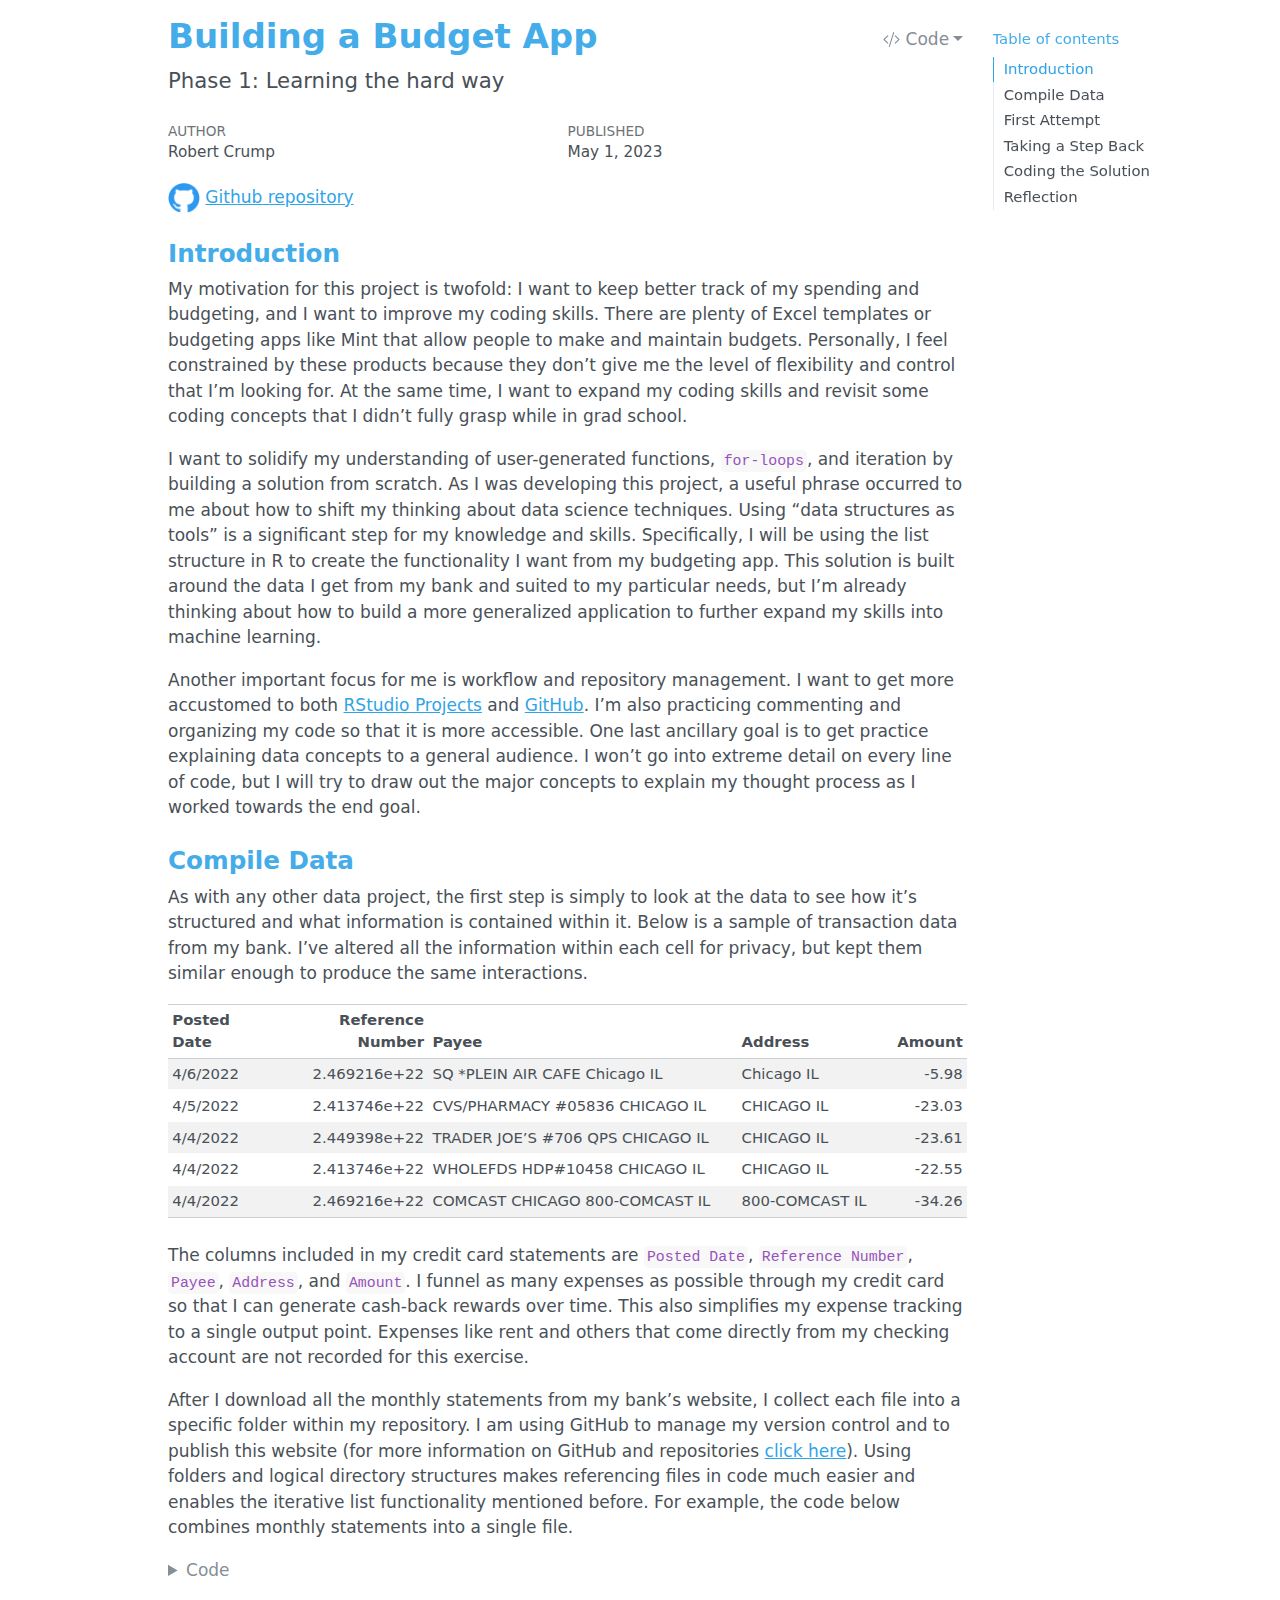
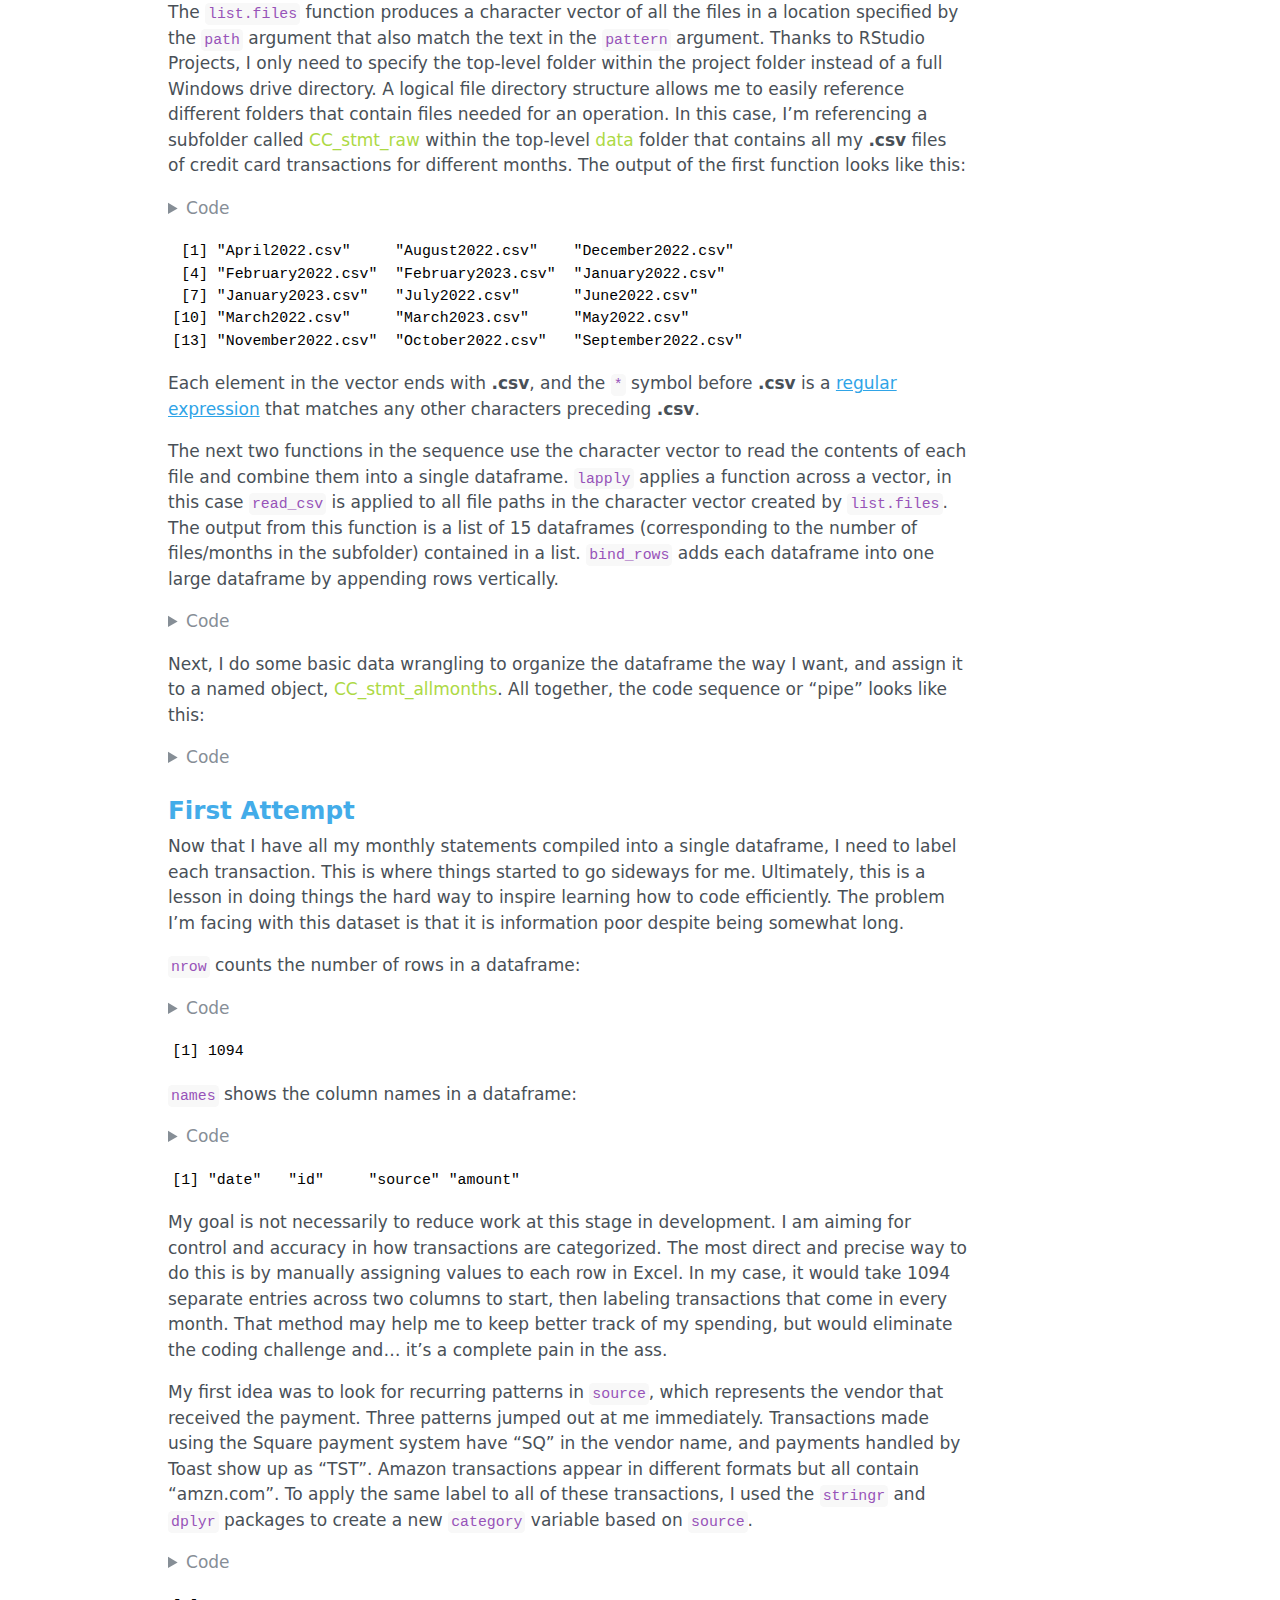
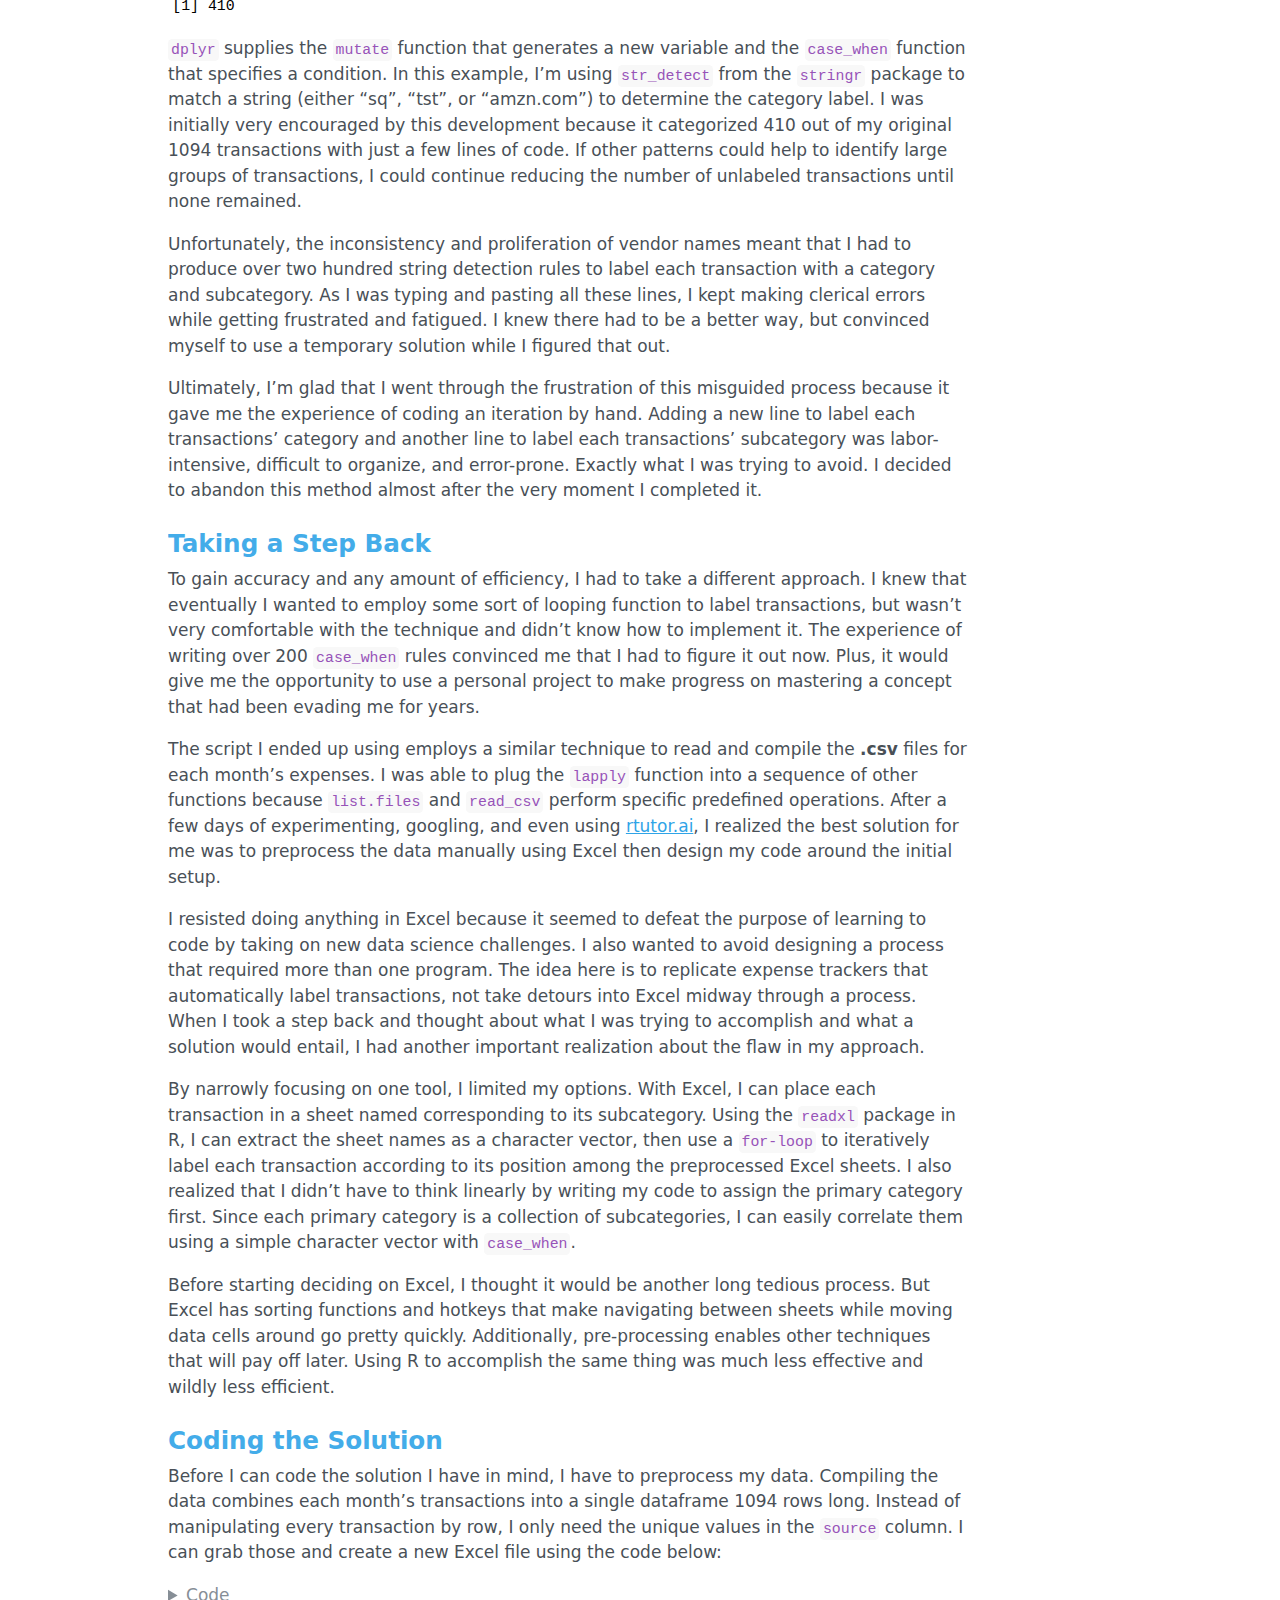
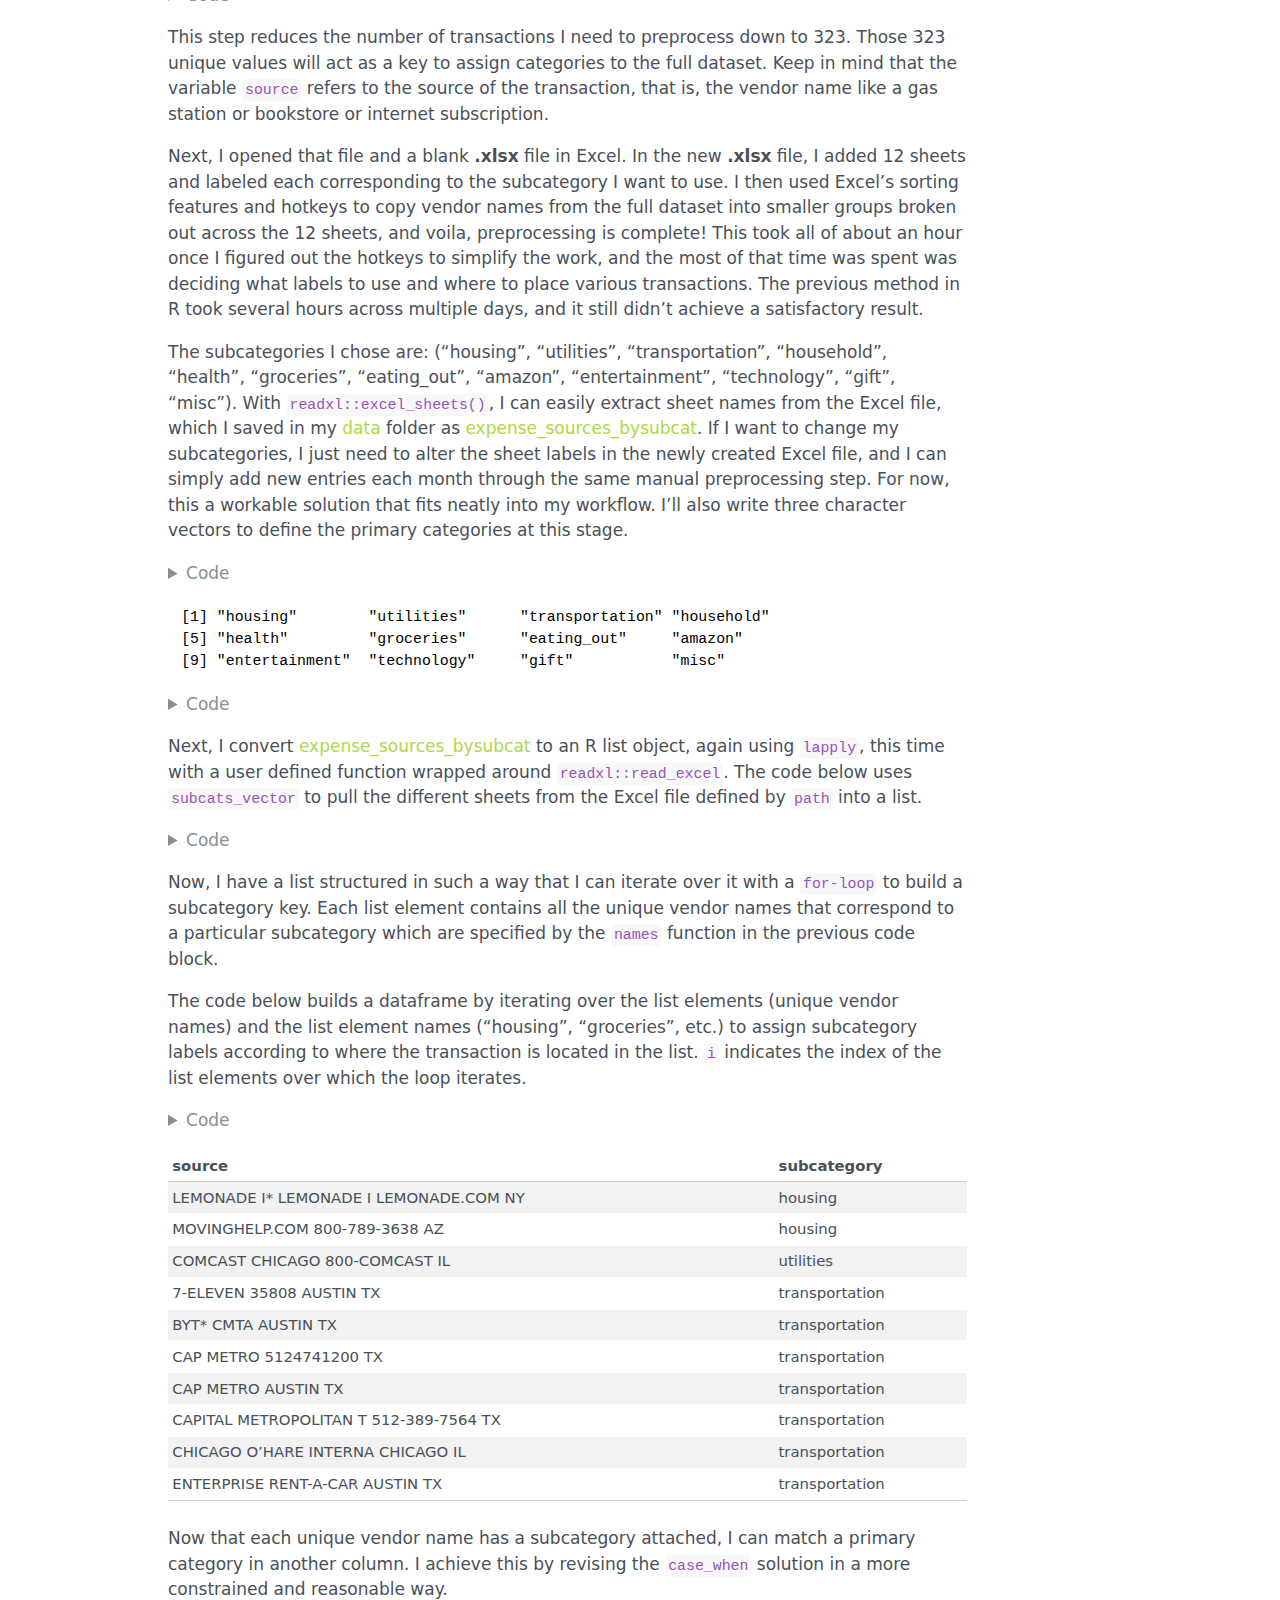
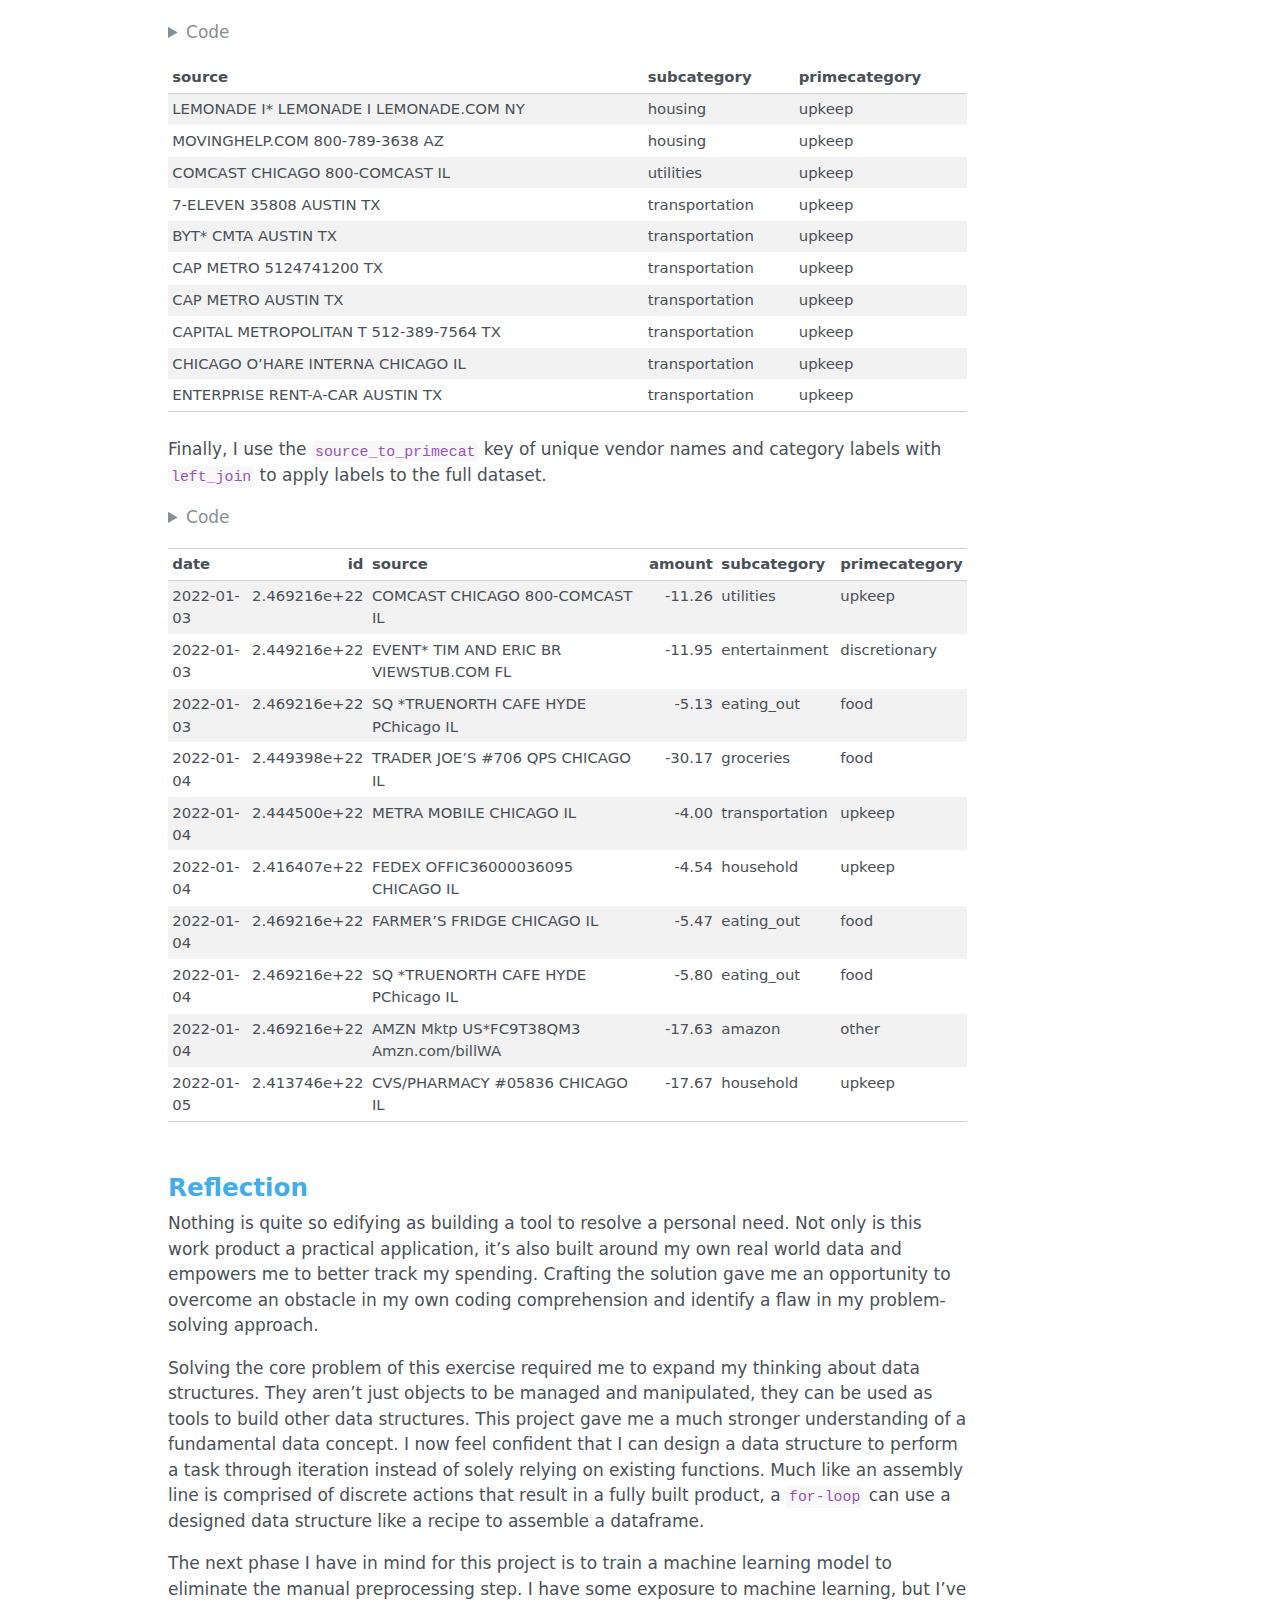
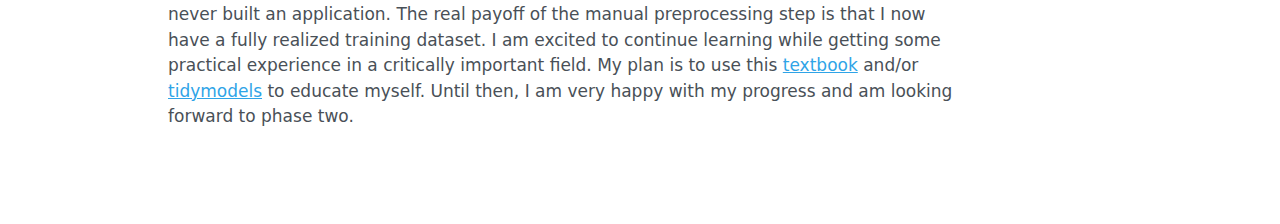
==== commit 075f0b8b: "updating html links" ====
--- a/pages/budget_app.html
+++ b/pages/budget_app.html
@@ -3048,7 +3048,7 @@
 
 </header>
 
-<p><img src="[data-uri]" class="img-fluid" style="width:4.0%" alt="github"> <a href="https://github.com/rwrcrmp/budget_app">Github repository</a></p>
+<p><img src="[data-uri]" class="img-fluid" style="width:4.0%" alt="github"> <a href="https://github.com/rwrcrmp/budget_app">Github repository</a></p>
 <section id="introduction" class="level3">
 <h3 class="anchored" data-anchor-id="introduction">Introduction</h3>
 <p>My motivation for this project is twofold: I want to keep better track of my spending and budgeting, and I want to improve my coding skills. There are plenty of Excel templates or budgeting apps like Mint that allow people to make and maintain budgets. Personally, I feel constrained by these products because they don’t give me the level of flexibility and control that I’m looking for. At the same time, I want to expand my coding skills and revisit some coding concepts that I didn’t fully grasp while in grad school.</p>
@@ -3886,7 +3886,7 @@
 <span id="cb20-26"><a href="#cb20-26" aria-hidden="true" tabindex="-1"></a><span class="fu">library</span>(knitr)</span>
 <span id="cb20-27"><a href="#cb20-27" aria-hidden="true" tabindex="-1"></a><span class="in">```</span></span>
 <span id="cb20-28"><a href="#cb20-28" aria-hidden="true" tabindex="-1"></a></span>
-<span id="cb20-29"><a href="#cb20-29" aria-hidden="true" tabindex="-1"></a><span class="al">![github](github_icon_blue.png)</span>{width=4%} <span class="co">[</span><span class="ot">Github repository</span><span class="co">](https://github.com/rwrcrmp/budget_app)</span></span>
+<span id="cb20-29"><a href="#cb20-29" aria-hidden="true" tabindex="-1"></a><span class="al">![github](github-logo-blue.PNG)</span>{width=4%} <span class="co">[</span><span class="ot">Github repository</span><span class="co">](https://github.com/rwrcrmp/budget_app)</span></span>
 <span id="cb20-30"><a href="#cb20-30" aria-hidden="true" tabindex="-1"></a></span>
 <span id="cb20-31"><a href="#cb20-31" aria-hidden="true" tabindex="-1"></a><span class="fu">### Introduction</span></span>
 <span id="cb20-32"><a href="#cb20-32" aria-hidden="true" tabindex="-1"></a></span>
